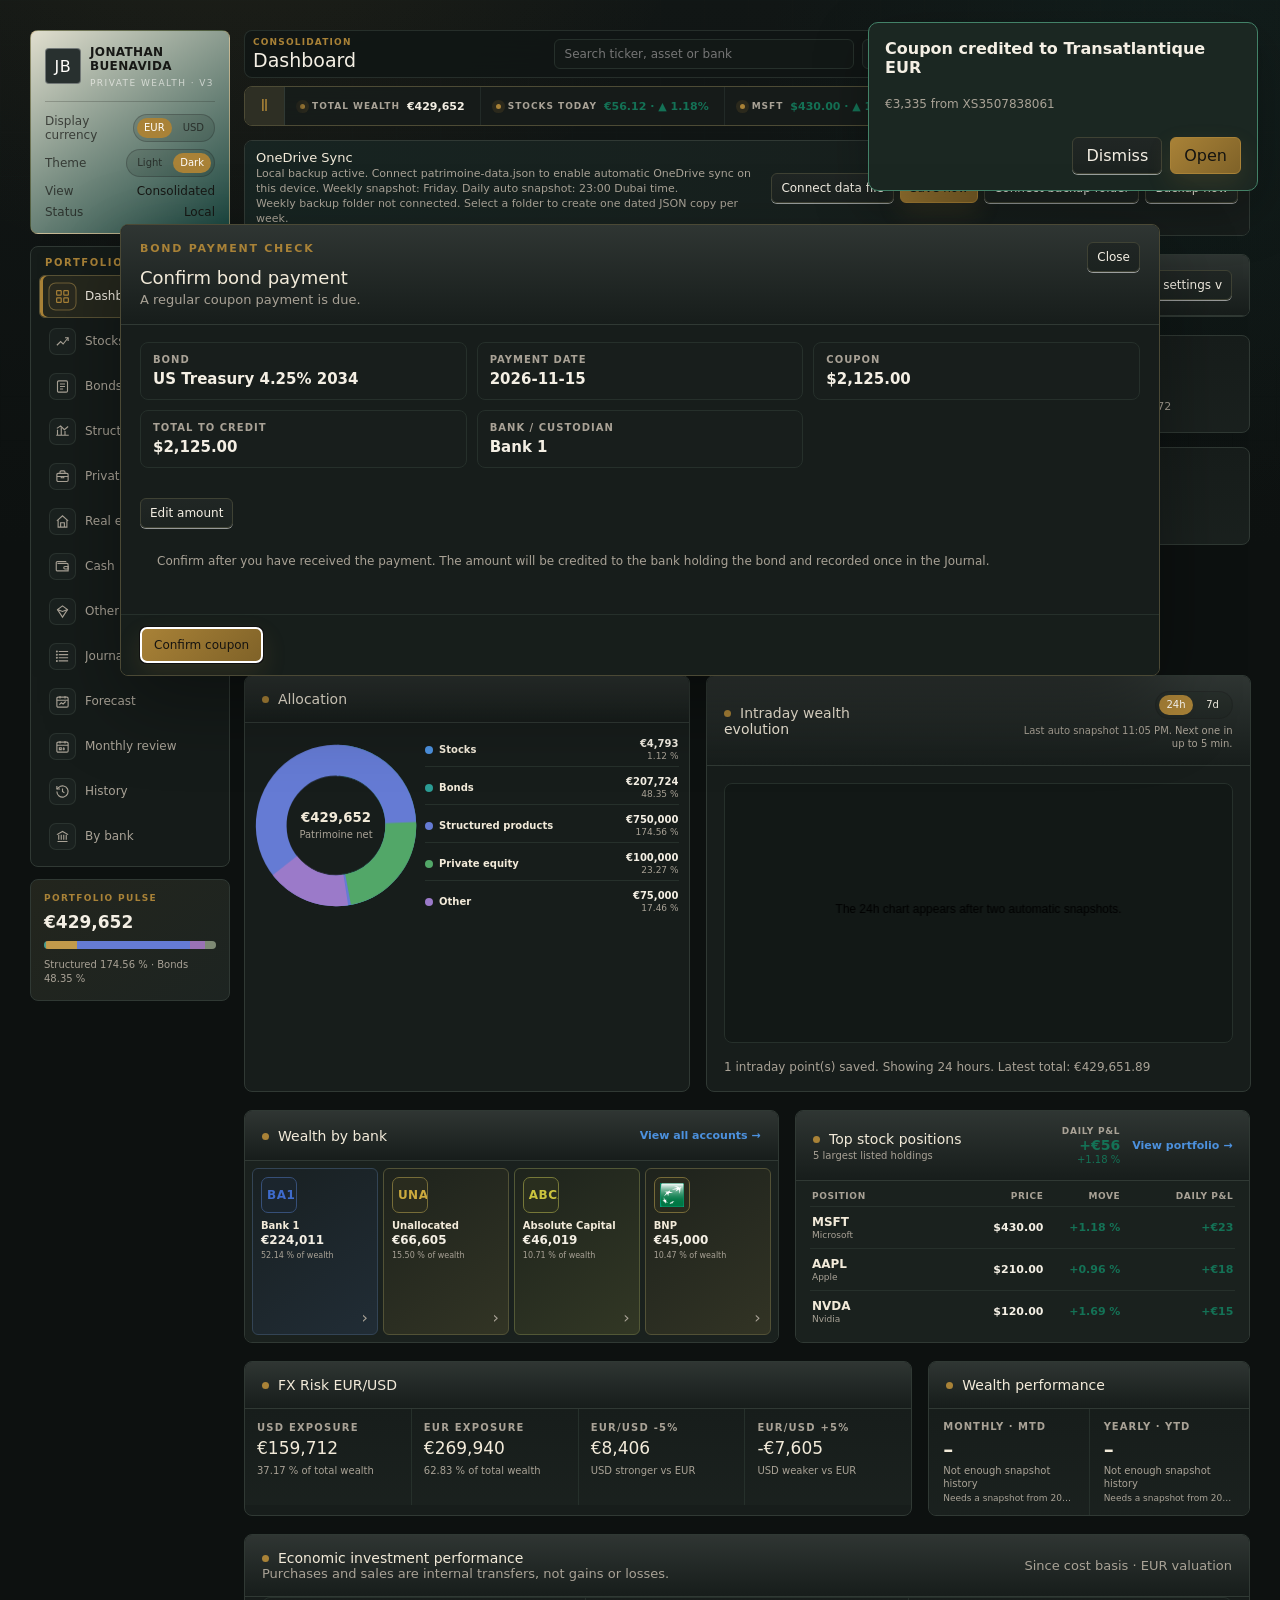
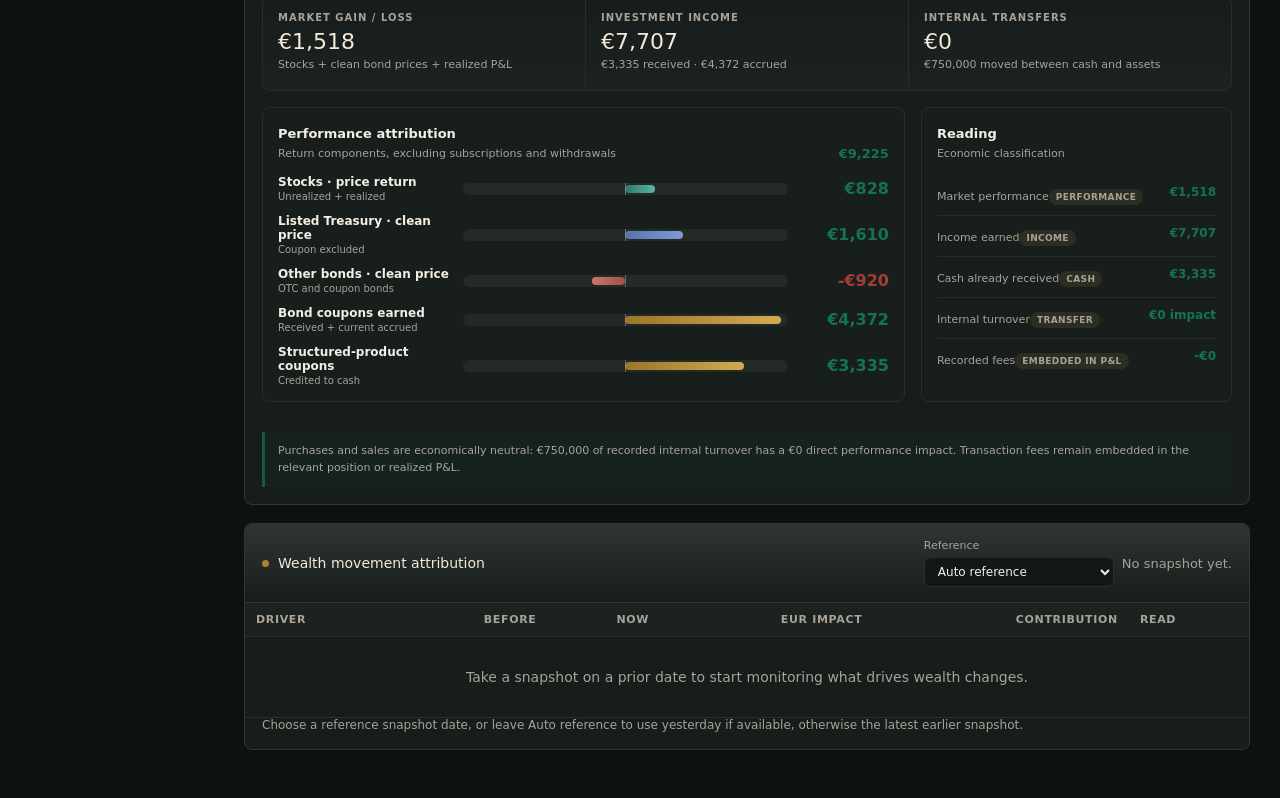
==== index.html @ 44c2a3fa "Update index.html" ====
<!doctype html>
<html lang="en">
<head>
  <meta charset="utf-8">
  <meta name="viewport" content="width=device-width, initial-scale=1, viewport-fit=cover">
  <title>Private Wealth V3</title>
  <meta name="application-name" content="Patrimoine">
  <meta name="apple-mobile-web-app-title" content="Patrimoine">
  <meta name="apple-mobile-web-app-capable" content="yes">
  <meta name="apple-mobile-web-app-status-bar-style" content="black-translucent">
  <meta name="theme-color" content="#172622">
  <meta name="color-scheme" content="light dark">
  <link rel="manifest" href="manifest.json">
  <link rel="apple-touch-icon" href="icons/apple-touch-icon.png">
  <style>
    :root {
      color-scheme: dark;
      --bg: light-dark(#f4f1ea, #0d1110);
      --surface: light-dark(#fbf8f0, #111615);
      --panel: light-dark(#fffdf8, #171d1b);
      --panel-2: light-dark(#f7f2e8, #1d2421);
      --panel-3: light-dark(#ede5d7, #222a27);
      --ink: light-dark(#172622, #f2ead9);
      --text: light-dark(#1a211f, #f4efe4);
      --muted: light-dark(#69716b, #a9a296);
      --line: light-dark(#ded5c4, #303934);
      --line-soft: light-dark(#eee7da, #26302b);
      --good: #147256;
      --bad: #a43d3a;
      --accent: #a98237;
      --accent-2: #18564e;
      --warn: #9a6818;
      --shadow: light-dark(0 16px 42px rgba(34, 29, 19, 0.08), 0 18px 48px rgba(0, 0, 0, 0.32));
      --shadow-soft: light-dark(0 8px 22px rgba(34, 29, 19, 0.06), 0 10px 26px rgba(0, 0, 0, 0.24));
      font-family: "Aptos", "Segoe UI", ui-sans-serif, system-ui, -apple-system, BlinkMacSystemFont, sans-serif;
    }

    :root[data-theme="light"] { color-scheme: light; }
    :root[data-theme="dark"] { color-scheme: dark; }

    * { box-sizing: border-box; }

    body {
      margin: 0;
      min-width: 320px;
      min-height: 100svh;
      padding-top: env(safe-area-inset-top);
      padding-bottom: env(safe-area-inset-bottom);
      color: var(--text);
      background:
        radial-gradient(circle at 18% -8%, light-dark(rgba(169, 130, 55, 0.20), rgba(169, 130, 55, 0.10)), transparent 30rem),
        radial-gradient(circle at 92% 4%, light-dark(rgba(24, 86, 78, 0.15), rgba(24, 86, 78, 0.13)), transparent 26rem),
        linear-gradient(180deg, var(--surface) 0%, var(--bg) 34rem);
    }

    body::before {
      content: "";
      position: fixed;
      inset: 0;
      pointer-events: none;
      background-image:
        linear-gradient(color-mix(in srgb, var(--line-soft) 28%, transparent) 1px, transparent 1px),
        linear-gradient(90deg, color-mix(in srgb, var(--line-soft) 24%, transparent) 1px, transparent 1px);
      background-size: 44px 44px;
      mask-image: linear-gradient(180deg, rgba(0, 0, 0, 0.22), transparent 52%);
    }

    button, input, select { font: inherit; }

    button {
      min-height: 36px;
      border: 1px solid color-mix(in srgb, var(--line) 88%, var(--accent) 12%);
      border-radius: 6px;
      padding: 8px 13px;
      color: var(--text);
      background: linear-gradient(180deg, color-mix(in srgb, var(--panel) 96%, #fff 4%), color-mix(in srgb, var(--panel-2) 78%, var(--panel) 22%));
      box-shadow: 0 1px 0 color-mix(in srgb, #fff 55%, transparent);
      cursor: pointer;
      transition: border-color 160ms ease, background 160ms ease, transform 160ms ease, box-shadow 160ms ease;
    }

    button:hover {
      border-color: var(--accent);
      background: color-mix(in srgb, var(--panel) 84%, var(--accent) 16%);
      box-shadow: var(--shadow-soft);
      transform: translateY(-1px);
    }

    button.primary {
      color: light-dark(#fffdfa, #151411);
      border-color: var(--accent);
      background: linear-gradient(135deg, var(--accent), #7f6228);
      box-shadow: 0 10px 24px light-dark(rgba(127, 98, 40, 0.22), rgba(169, 130, 55, 0.16));
    }

    button.nav {
      position: relative;
      display: flex;
      align-items: center;
      text-align: left;
      background: transparent;
      border-color: transparent;
      color: var(--muted);
      width: 100%;
      box-shadow: none;
    }

    button.nav.active {
      color: var(--text);
      border-color: color-mix(in srgb, var(--accent) 34%, var(--line) 66%);
      background: color-mix(in srgb, var(--panel) 80%, var(--accent) 10%);
      box-shadow: inset 3px 0 0 var(--accent);
    }

    button.danger { color: var(--bad); }

    button.privacy-on {
      color: light-dark(#fffdfa, #151411);
      border-color: var(--accent-2);
      background: linear-gradient(135deg, var(--accent-2), #123f39);
    }

    input, select {
      width: 100%;
      min-height: 36px;
      border: 1px solid var(--line-soft);
      border-radius: 6px;
      padding: 8px 10px;
      color: var(--text);
      background: light-dark(#fffefa, #121816);
      outline: none;
    }

    input:focus, select:focus {
      border-color: var(--accent);
      box-shadow: 0 0 0 3px color-mix(in srgb, var(--accent) 18%, transparent);
    }

    label {
      display: grid;
      gap: 5px;
      color: var(--muted);
      font-size: 11px;
      font-weight: 500;
      letter-spacing: 0.06em;
      text-transform: uppercase;
    }

    .app {
      display: grid;
      grid-template-columns: 200px minmax(0, 1fr);
      gap: 14px;
      max-width: 1560px;
      margin: 0 auto;
      padding: 30px;
      position: relative;
      z-index: 1;
    }

    aside {
      position: sticky;
      top: 22px;
      align-self: start;
      display: grid;
      gap: 12px;
    }

    .brand {
      padding: 14px;
      border: 1px solid color-mix(in srgb, var(--accent) 35%, transparent);
      border-radius: 8px;
      background:
        linear-gradient(145deg, color-mix(in srgb, var(--ink) 92%, var(--accent-2) 8%), color-mix(in srgb, var(--accent-2) 72%, #101816 28%)),
        var(--ink);
      box-shadow: var(--shadow);
      color: light-dark(#fffdfa, #171815);
    }

    .brand h1 {
      margin: 0;
      font-size: 12px;
      font-weight: 600;
      letter-spacing: 0.03em;
      line-height: 1.2;
      text-transform: uppercase;
    }

    .brand-lockup {
      display: flex;
      align-items: center;
      gap: 9px;
    }

    .brand-monogram {
      display: grid;
      width: 36px;
      height: 36px;
      flex: 0 0 36px;
      place-items: center;
      border: 1px solid color-mix(in srgb, #fff 34%, transparent);
      border-radius: 4px;
      color: #fffdfa;
      background: color-mix(in srgb, #10202e 84%, var(--accent) 16%);
      font-size: 16px;
      font-weight: 300;
      letter-spacing: 0.04em;
    }

    .brand-role {
      margin: 4px 0 0;
      color: rgba(255, 253, 250, 0.62);
      font-size: 9px;
      letter-spacing: 0.16em;
      text-transform: uppercase;
    }

    .brand-card {
      display: grid;
      gap: 7px;
      margin-top: 13px;
      padding-top: 12px;
      border-top: 1px solid light-dark(rgba(255, 253, 250, 0.22), rgba(23, 24, 21, 0.22));
      font-size: 12px;
    }

    .brand-row {
      display: flex;
      align-items: center;
      justify-content: space-between;
      gap: 10px;
      color: light-dark(rgba(255, 253, 250, 0.72), rgba(23, 24, 21, 0.72));
    }

    .brand-row strong {
      color: light-dark(#fffdfa, #171815);
      font-weight: 500;
    }

    .brand .eyebrow, .brand .muted { color: light-dark(rgba(255, 253, 250, 0.72), rgba(23, 24, 21, 0.72)); }

    nav {
      display: grid;
      gap: 2px;
      padding: 8px;
      border: 1px solid var(--line);
      border-radius: 8px;
      background: color-mix(in srgb, var(--panel) 90%, transparent);
      box-shadow: var(--shadow);
    }

    nav::before {
      content: "Portfolio";
      margin: 2px 6px 5px;
      color: var(--accent);
      font-size: 10px;
      font-weight: 700;
      letter-spacing: 0.16em;
      text-transform: uppercase;
    }

    button.nav {
      min-height: 36px;
      padding: 7px 9px;
      font-size: 12px;
      gap: 9px;
      overflow: hidden;
    }

    .nav-icon {
      display: grid;
      width: 27px;
      height: 27px;
      flex: 0 0 27px;
      place-items: center;
      border: 1px solid color-mix(in srgb, var(--line) 78%, transparent);
      border-radius: 7px;
      color: var(--muted);
      background: color-mix(in srgb, var(--panel-2) 82%, transparent);
      transition: color 160ms ease, border-color 160ms ease, background 160ms ease, transform 160ms ease;
    }

    .nav-icon svg { width: 15px; height: 15px; }
    .nav-label { min-width: 0; overflow: hidden; text-overflow: ellipsis; }

    button.nav:hover .nav-icon,
    button.nav.active .nav-icon {
      color: var(--accent);
      border-color: color-mix(in srgb, var(--accent) 52%, var(--line) 48%);
      background: color-mix(in srgb, var(--accent) 13%, var(--panel) 87%);
      transform: scale(1.04);
    }

    .sidebar-pulse {
      display: grid;
      gap: 9px;
      padding: 13px;
      border: 1px solid var(--line);
      border-radius: 8px;
      background: linear-gradient(145deg, color-mix(in srgb, var(--panel) 92%, var(--accent) 8%), var(--panel-2));
      box-shadow: var(--shadow-soft);
      cursor: pointer;
    }

    .sidebar-pulse:hover { border-color: color-mix(in srgb, var(--accent) 55%, var(--line) 45%); }
    .sidebar-pulse-label { color: var(--accent); font-size: 9px; font-weight: 800; letter-spacing: 0.15em; text-transform: uppercase; }
    .sidebar-pulse strong { font-size: 17px; font-variant-numeric: tabular-nums; }
    .sidebar-pulse small { color: var(--muted); font-size: 10px; line-height: 1.45; }

    .mini-allocation {
      display: flex;
      width: 100%;
      height: 8px;
      overflow: hidden;
      border-radius: 999px;
      background: var(--line-soft);
    }

    .mini-allocation span {
      min-width: 2px;
      height: 100%;
      transform-origin: left;
      animation: mini-segment-in 540ms cubic-bezier(.2,.75,.25,1) both;
    }

    .mini-allocation .stocks { background: #4a9f8f; }
    .mini-allocation .bonds { background: #c29a4b; }
    .mini-allocation .structured { background: #657bd4; }
    .mini-allocation .cash { background: #6f91ba; }
    .mini-allocation .private { background: #9a72b5; }
    .mini-allocation .realestate { background: #b8755f; }
    .mini-allocation .divers { background: #7e8a74; }

    .market-ticker {
      --ticker-duration: 30s;
      position: sticky;
      top: var(--app-header-height, 82px);
      z-index: 19;
      display: grid;
      grid-template-columns: auto minmax(0, 1fr);
      align-items: stretch;
      margin: 0 0 14px;
      overflow: hidden;
      border: 1px solid color-mix(in srgb, var(--accent) 24%, var(--line) 76%);
      border-radius: 8px;
      background: color-mix(in srgb, var(--panel) 92%, transparent);
      box-shadow: var(--shadow-soft);
      backdrop-filter: blur(18px);
    }

    .ticker-control {
      position: relative;
      z-index: 2;
      width: 40px;
      min-height: 38px;
      padding: 0;
      border: 0;
      border-right: 1px solid var(--line);
      border-radius: 0;
      color: var(--accent);
      background: color-mix(in srgb, var(--panel-2) 88%, var(--accent) 12%);
      box-shadow: none;
    }

    .ticker-viewport {
      min-width: 0;
      overflow: hidden;
      mask-image: linear-gradient(90deg, transparent, #000 22px, #000 calc(100% - 22px), transparent);
    }

    .ticker-track {
      display: flex;
      width: max-content;
      will-change: transform;
      animation: ticker-scroll var(--ticker-duration) linear infinite;
    }

    .ticker-set { display: flex; flex: none; min-width: max-content; }

    .ticker-item {
      display: inline-flex;
      min-height: 38px;
      align-items: center;
      gap: 7px;
      padding: 6px 15px;
      border: 0;
      border-right: 1px solid color-mix(in srgb, var(--line-soft) 78%, transparent);
      border-radius: 0;
      color: var(--text);
      background: transparent;
      box-shadow: none;
      white-space: nowrap;
    }

    .ticker-item:hover,
    .ticker-item:focus-visible {
      transform: none;
      color: var(--text);
      background: color-mix(in srgb, var(--accent) 11%, var(--panel) 89%);
      box-shadow: inset 0 -2px 0 var(--accent);
    }

    .ticker-label { color: var(--muted); font-size: 9px; font-weight: 800; letter-spacing: 0.11em; text-transform: uppercase; }
    .ticker-value { font-size: 11px; font-weight: 700; font-variant-numeric: tabular-nums; }
    .ticker-arrow { font-size: 9px; }
    .ticker-dot { width: 5px; height: 5px; border-radius: 999px; background: var(--accent); box-shadow: 0 0 0 4px color-mix(in srgb, var(--accent) 14%, transparent); }
    .market-ticker:hover .ticker-track,
    .ticker-viewport:focus-within .ticker-track,
    .market-ticker.paused .ticker-track { animation-play-state: paused; }

    body.privacy-mode .ticker-private,
    body.privacy-mode #sidebarTotal,
    body.privacy-mode #sidebarAllocationMini,
    body.privacy-mode #sidebarAllocationText { filter: blur(7px); user-select: none; }

    .page.active { animation: page-reveal 360ms cubic-bezier(.2,.72,.25,1) both; }
    .stat, .panel, .executive-cell { transition: border-color 180ms ease, box-shadow 180ms ease, transform 180ms ease; }
    .stat:hover, .panel:hover { border-color: color-mix(in srgb, var(--accent) 30%, var(--line) 70%); }
    .bar-fill { transform-origin: left; animation: bar-grow 680ms cubic-bezier(.2,.78,.25,1) both; }

    @keyframes ticker-scroll { from { transform: translateX(0); } to { transform: translateX(-50%); } }
    @keyframes page-reveal { from { opacity: 0; transform: translateY(7px); } to { opacity: 1; transform: translateY(0); } }
    @keyframes bar-grow { from { transform: scaleX(0); } to { transform: scaleX(1); } }
    @keyframes mini-segment-in { from { transform: scaleX(0); opacity: 0.4; } to { transform: scaleX(1); opacity: 1; } }

    @media (prefers-reduced-motion: reduce) {
      *, *::before, *::after { scroll-behavior: auto !important; transition-duration: 0.01ms !important; animation-duration: 0.01ms !important; animation-iteration-count: 1 !important; }
      .ticker-track { animation: none !important; transform: none !important; }
    }

    header {
      position: sticky;
      top: 0;
      z-index: 20;
      display: flex;
      gap: 12px;
      align-items: center;
      justify-content: space-between;
      margin-bottom: 8px;
      padding: 6px 8px;
      border: 1px solid color-mix(in srgb, var(--line) 72%, transparent);
      border-radius: 8px;
      background: color-mix(in srgb, var(--surface) 88%, transparent);
      backdrop-filter: blur(18px);
      box-shadow: var(--shadow-soft);
    }

    h1 {
      margin: 0;
      font-size: 19px;
      font-weight: 500;
      letter-spacing: 0;
    }

    h2 {
      margin: 0;
      font-size: 14px;
      font-weight: 500;
      color: var(--ink);
    }

    .eyebrow {
      margin: 0 0 8px;
      color: var(--accent);
      font-size: 11px;
      font-weight: 600;
      letter-spacing: 0.16em;
      text-transform: uppercase;
    }

    .muted, .subtitle {
      color: var(--muted);
      font-size: 13px;
    }

    .subtitle { margin: 0; }

    header .eyebrow {
      margin-bottom: 2px;
      font-size: 9px;
      letter-spacing: 0.13em;
    }

    header .subtitle { display: none; }

    header button {
      min-height: 30px;
      padding: 6px 10px;
      font-size: 12px;
    }

    .top-tools {
      display: flex;
      flex-wrap: wrap;
      gap: 8px;
      align-items: center;
      justify-content: flex-end;
    }

    .global-search {
      position: relative;
      width: min(300px, 34vw);
    }

    .global-search input {
      min-height: 30px;
      padding: 6px 10px;
      font-size: 12px;
    }

    .dubai-clock {
      min-height: 30px;
      display: inline-flex;
      align-items: center;
      white-space: nowrap;
      padding: 6px 10px;
      border: 1px solid var(--line-soft);
      border-radius: 6px;
      color: var(--muted);
      background: color-mix(in srgb, var(--panel) 86%, transparent);
      font-size: 12px;
    }

    body.privacy-mode .executive-value,
    body.privacy-mode .executive-note {
      filter: blur(7px);
      user-select: none;
    }

body.privacy-mode .executive-value {
  color: color-mix(in srgb, var(--text) 24%, transparent);
}

/* Keep the dashboard structure readable while obscuring every financial figure. */
body.privacy-mode #page-dashboard .hero-stat strong,
body.privacy-mode #page-dashboard .hero-breakdown strong,
body.privacy-mode #page-dashboard .kpi-card strong,
body.privacy-mode #page-dashboard .kpi-card small,
body.privacy-mode #page-dashboard .allocation-center strong,
body.privacy-mode #page-dashboard .allocation-legend-value,
body.privacy-mode #page-dashboard .dashboard-bank-amount,
body.privacy-mode #page-dashboard .dashboard-bank-weight,
body.privacy-mode #page-dashboard .dashboard-stock-summary strong,
body.privacy-mode #page-dashboard .dashboard-stock-summary small,
body.privacy-mode #page-dashboard .dashboard-stock-price,
body.privacy-mode #page-dashboard .dashboard-stock-move,
body.privacy-mode #page-dashboard .dashboard-stock-pnl,
body.privacy-mode #page-dashboard .fx-cell strong,
body.privacy-mode #page-dashboard .fx-cell small,
body.privacy-mode #page-dashboard .performance-cell strong,
body.privacy-mode #page-dashboard .performance-cell small,
body.privacy-mode #page-dashboard #intradaySnapshotStatus,
body.privacy-mode #page-dashboard #intradaySnapshotNote {
  filter: blur(7px);
  user-select: none;
}

body.privacy-mode #page-dashboard canvas {
  filter: blur(8px);
}

/* Extend privacy mode to the economic performance, bond-return and cash-bridge monitors. */
body.privacy-mode .economic-kpi strong,
body.privacy-mode .economic-bar-value,
body.privacy-mode .economic-list strong,
body.privacy-mode .bond-return-card strong,
body.privacy-mode .bond-return-stack,
body.privacy-mode .bond-return-legend,
body.privacy-mode .cash-bridge-value,
body.privacy-mode .cash-bridge-bar,
body.privacy-mode .monthly-private,
body.privacy-mode .monthly-waterfall-bar {
  filter: blur(7px);
  user-select: none;
}

    .toolbar, .panel-actions {
      display: flex;
      flex-wrap: wrap;
      gap: 8px;
      justify-content: flex-end;
      align-items: center;
    }

    .executive-strip {
      display: grid;
      grid-template-columns: repeat(4, minmax(180px, 1fr));
      gap: 12px;
      margin-bottom: 14px;
    }

    .executive-cell {
      display: grid;
      grid-template-columns: 56px minmax(0, 1fr);
      gap: 13px;
      align-items: center;
      min-height: 98px;
      padding: 14px;
      overflow: hidden;
      border: 1px solid var(--line);
      border-radius: 8px;
      background:
        linear-gradient(180deg, color-mix(in srgb, var(--panel) 94%, #fff 6%), color-mix(in srgb, var(--panel-2) 58%, var(--panel) 42%));
      box-shadow: var(--shadow);
    }

    .executive-cell.feature {
      background:
        linear-gradient(180deg, color-mix(in srgb, var(--panel) 91%, var(--accent) 9%), color-mix(in srgb, var(--panel-2) 60%, var(--panel) 40%));
      border-color: color-mix(in srgb, var(--accent) 30%, var(--line) 70%);
    }

    .executive-label {
      display: block;
      margin-bottom: 5px;
      color: var(--muted);
      font-size: 12px;
      font-weight: 550;
      letter-spacing: 0;
      text-transform: none;
    }

    .executive-cell.feature .executive-label,
    .executive-cell.feature .executive-note {
      color: var(--muted);
    }

    .executive-value {
      display: block;
      color: inherit;
      font-size: 17px;
      font-weight: 500;
      line-height: 1.05;
      font-variant-numeric: tabular-nums;
      overflow-wrap: normal;
      white-space: nowrap;
    }

    .executive-cell.feature .executive-value { font-size: 19px; }

    .executive-note {
      display: block;
      margin-top: 6px;
      color: var(--muted);
      font-size: 11px;
    }

    .page { display: none; }
    .page.active { display: block; }
    .hidden { display: none; }
    #executiveStrip.hidden { display: none; }

    .hero {
      display: grid;
      grid-template-columns: minmax(260px, 0.82fr) minmax(0, 2.18fr);
      gap: 16px;
      margin-bottom: 18px;
    }

    .grid {
      display: grid;
      grid-template-columns: repeat(3, minmax(180px, 1fr));
      gap: 14px;
    }

    .grid.two { grid-template-columns: repeat(2, minmax(180px, 1fr)); }
    .grid.four { grid-template-columns: repeat(4, minmax(160px, 1fr)); }

    .stat, .panel {
      border: 1px solid var(--line);
      border-radius: 8px;
      background: var(--panel);
      box-shadow: var(--shadow);
    }

    .stat {
      position: relative;
      min-height: 104px;
      padding: 14px 15px;
      overflow: hidden;
      background: linear-gradient(180deg, var(--panel), color-mix(in srgb, var(--panel-2) 54%, var(--panel) 46%));
    }

    .hero .grid .kpi-card {
      display: grid;
      grid-template-columns: minmax(0, 1fr);
      gap: 0;
      align-items: center;
      min-height: 98px;
      padding: 14px 16px;
    }

    .hero .grid {
      min-width: 0;
      container-type: inline-size;
    }

    .hero .grid .kpi-card::before { width: 0; }

    .kpi-card-copy {
      min-width: 0;
      overflow: hidden;
    }

    .hero .grid .kpi-card .kpi-card-copy > span {
      margin: 0 0 5px;
      font-size: 12px;
      font-weight: 550;
      letter-spacing: 0;
      text-transform: none;
    }

    .hero .grid .kpi-card .kpi-card-copy > strong {
      font-size: 18px;
      font-variant-numeric: tabular-nums;
      overflow-wrap: normal;
      white-space: nowrap;
    }

    .hero .grid .kpi-card .kpi-card-copy > small {
      margin-top: 6px;
      font-size: 11px;
      line-height: 1.25;
    }

    @container (max-width: 620px) {
      .hero .grid .kpi-card {
        grid-template-columns: minmax(0, 1fr);
        gap: 0;
        min-height: 88px;
        padding: 11px 13px;
      }

      .hero .grid .kpi-card .kpi-card-copy > span {
        margin-bottom: 3px;
        font-size: 10px;
      }

      .hero .grid .kpi-card .kpi-card-copy > strong {
        font-size: 15px;
        letter-spacing: -0.02em;
      }

      .hero .grid .kpi-card .kpi-card-copy > small {
        margin-top: 4px;
        font-size: 9px;
      }
    }

    .kpi-card-icon {
      --kpi-color: #3f95f6;
      position: relative;
      display: block;
      width: 54px;
      height: 54px;
      flex: 0 0 54px;
      border: 1px solid color-mix(in srgb, var(--kpi-color) 28%, var(--line) 72%);
      border-radius: 10px;
      color: var(--kpi-color);
      background:
        linear-gradient(145deg, color-mix(in srgb, var(--kpi-color) 13%, var(--panel) 87%), color-mix(in srgb, var(--panel-2) 92%, var(--kpi-color) 8%));
      box-shadow: inset 0 1px 0 color-mix(in srgb, #fff 16%, transparent);
    }

    .kpi-card-icon > i,
    .kpi-card-icon::before,
    .kpi-card-icon::after {
      position: absolute;
      display: block;
      content: "";
      box-sizing: border-box;
    }

    .icon-trend > i {
      left: 13px;
      bottom: 12px;
      width: 3px;
      height: 9px;
      background: currentColor;
      box-shadow: 7px -5px 0 currentColor, 14px -12px 0 currentColor;
      opacity: 0.9;
    }

    .icon-trend::before {
      left: 16px;
      top: 23px;
      width: 25px;
      height: 2px;
      border-radius: 2px;
      background: currentColor;
      transform: rotate(-43deg);
      transform-origin: right center;
    }

    .icon-trend::after {
      right: 10px;
      top: 13px;
      width: 8px;
      height: 8px;
      border-top: 2px solid currentColor;
      border-right: 2px solid currentColor;
    }

    .icon-coins { --kpi-color: #8d97a7; }
    .icon-coins > i {
      left: 15px;
      top: 13px;
      width: 24px;
      height: 9px;
      border: 2px solid currentColor;
      border-radius: 50%;
    }

    .icon-coins::before,
    .icon-coins::after {
      left: 15px;
      width: 24px;
      height: 11px;
      border: 2px solid currentColor;
      border-top: 0;
      border-radius: 0 0 50% 50%;
    }

    .icon-coins::before { top: 20px; }
    .icon-coins::after { top: 28px; }

    .icon-drop { --kpi-color: #3f95f6; }
    .icon-drop > i {
      left: 18px;
      top: 14px;
      width: 19px;
      height: 25px;
      border: 2px solid currentColor;
      border-radius: 65% 45% 65% 45%;
      transform: rotate(45deg);
    }

    .icon-building { --kpi-color: #b58a39; }
    .icon-building > i {
      left: 14px;
      bottom: 12px;
      width: 26px;
      height: 20px;
      border-right: 2px solid currentColor;
      border-bottom: 2px solid currentColor;
      border-left: 2px solid currentColor;
    }

    .icon-building::before {
      left: 12px;
      top: 12px;
      width: 30px;
      height: 16px;
      border-right: 2px solid currentColor;
      border-bottom: 2px solid currentColor;
      transform: rotate(45deg) skew(10deg, 10deg) scale(0.72);
    }

    .icon-building::after {
      left: 20px;
      bottom: 14px;
      width: 14px;
      height: 15px;
      background: repeating-linear-gradient(90deg, currentColor 0 2px, transparent 2px 6px);
    }

    .icon-diamond { --kpi-color: #9b7ac9; }
    .icon-diamond > i {
      left: 17px;
      top: 17px;
      width: 21px;
      height: 21px;
      border: 2px solid currentColor;
      border-radius: 3px;
      transform: rotate(45deg);
    }

    .icon-compass { --kpi-color: #7d8880; }
    .icon-compass::before {
      left: 14px;
      top: 14px;
      width: 26px;
      height: 26px;
      border: 2px solid currentColor;
      border-radius: 50%;
    }

    .icon-compass::after {
      left: 23px;
      top: 19px;
      width: 9px;
      height: 17px;
      border: 2px solid currentColor;
      transform: rotate(35deg) skew(-12deg);
    }

    .icon-performance-line { --kpi-color: #43a4ff; }
    .icon-performance-line::before {
      left: 12px;
      top: 12px;
      width: 30px;
      height: 30px;
      border-bottom: 2px solid currentColor;
      border-left: 2px solid currentColor;
      opacity: 0.58;
    }

    .icon-performance-line > i {
      left: 16px;
      top: 28px;
      width: 27px;
      height: 2px;
      border-radius: 2px;
      background: currentColor;
      transform: rotate(-28deg);
      transform-origin: left center;
    }

    .icon-performance-line::after {
      right: 10px;
      top: 14px;
      width: 9px;
      height: 9px;
      border-top: 2px solid currentColor;
      border-right: 2px solid currentColor;
    }

    .icon-candles { --kpi-color: #438fe8; }
    .icon-candles > i {
      left: 16px;
      top: 20px;
      width: 5px;
      height: 12px;
      border: 2px solid currentColor;
      border-radius: 1px;
    }

    .icon-candles > i::before {
      content: "";
      position: absolute;
      left: 0;
      top: -7px;
      width: 2px;
      height: 23px;
      background: currentColor;
      box-shadow: 9px -3px 0 currentColor, 18px 1px 0 currentColor;
      transform: translateX(0.5px);
    }

    .icon-candles > i::after {
      content: "";
      position: absolute;
      left: 7px;
      top: -4px;
      width: 5px;
      height: 10px;
      border: 2px solid currentColor;
      border-radius: 1px;
      background: var(--panel);
      box-shadow: 9px 6px 0 -1px var(--panel), 9px 6px 0 1px currentColor;
    }

    .icon-certificate { --kpi-color: #d1a348; }
    .icon-certificate > i {
      left: 14px;
      top: 12px;
      width: 27px;
      height: 30px;
      border: 2px solid currentColor;
      border-radius: 3px;
    }

    .icon-certificate::before {
      left: 19px;
      top: 19px;
      width: 13px;
      height: 2px;
      background: currentColor;
      box-shadow: 0 6px 0 color-mix(in srgb, currentColor 75%, transparent), 0 12px 0 color-mix(in srgb, currentColor 55%, transparent);
    }

    .icon-certificate::after {
      content: "%";
      right: 9px;
      bottom: 8px;
      display: grid;
      width: 15px;
      height: 15px;
      place-items: center;
      border: 2px solid currentColor;
      border-radius: 50%;
      background: var(--panel);
      font-size: 7px;
      font-weight: 800;
    }

    .icon-wallet { --kpi-color: #2eb6a2; }
    .icon-wallet > i {
      left: 12px;
      top: 18px;
      width: 31px;
      height: 23px;
      border: 2px solid currentColor;
      border-radius: 5px;
    }

    .icon-wallet::before {
      left: 16px;
      top: 13px;
      width: 23px;
      height: 8px;
      border: 2px solid currentColor;
      border-bottom: 0;
      border-radius: 4px 4px 0 0;
      transform: rotate(-7deg);
    }

    .icon-wallet::after {
      right: 9px;
      top: 24px;
      width: 16px;
      height: 10px;
      border: 2px solid currentColor;
      border-radius: 4px;
      background: var(--panel);
      box-shadow: inset 4px 0 0 -2px currentColor;
    }

    .icon-briefcase { --kpi-color: #9b7ac9; }
    .icon-briefcase > i {
      left: 12px;
      top: 20px;
      width: 31px;
      height: 21px;
      border: 2px solid currentColor;
      border-radius: 4px;
    }

    .icon-briefcase::before {
      left: 20px;
      top: 13px;
      width: 15px;
      height: 9px;
      border: 2px solid currentColor;
      border-radius: 4px 4px 0 0;
    }

    .icon-briefcase::after {
      left: 12px;
      top: 27px;
      width: 31px;
      height: 7px;
      border-top: 2px solid currentColor;
      border-bottom: 2px solid currentColor;
      opacity: 0.68;
    }

    .icon-property { --kpi-color: #c58b55; }
    .icon-property > i {
      left: 15px;
      bottom: 11px;
      width: 25px;
      height: 22px;
      border: 2px solid currentColor;
      border-top: 0;
      border-radius: 0 0 3px 3px;
    }

    .icon-property::before {
      left: 16px;
      top: 12px;
      width: 23px;
      height: 23px;
      border-top: 2px solid currentColor;
      border-left: 2px solid currentColor;
      transform: rotate(45deg) scale(0.72);
    }

    .icon-property::after {
      left: 20px;
      bottom: 15px;
      width: 5px;
      height: 5px;
      background: currentColor;
      box-shadow: 10px 0 0 currentColor, 5px 8px 0 currentColor;
      opacity: 0.82;
    }

    .icon-assets-grid { --kpi-color: #7f8d9e; }
    .icon-assets-grid::before {
      left: 14px;
      top: 14px;
      width: 11px;
      height: 11px;
      border: 2px solid currentColor;
      border-radius: 3px;
      box-shadow: 15px 0 0 -2px var(--panel), 15px 0 0 0 currentColor, 0 15px 0 -2px var(--panel), 0 15px 0 0 currentColor, 15px 15px 0 -2px var(--panel), 15px 15px 0 0 currentColor;
    }

    .icon-assets-grid::after {
      left: 18px;
      top: 18px;
      width: 3px;
      height: 3px;
      border-radius: 50%;
      background: currentColor;
      box-shadow: 15px 0 0 currentColor, 0 15px 0 currentColor, 15px 15px 0 currentColor;
    }

    .icon-refresh { --kpi-color: #6c89a8; }
    .icon-refresh > i {
      left: 14px;
      top: 14px;
      width: 26px;
      height: 26px;
      border: 2px solid currentColor;
      border-right-color: transparent;
      border-radius: 50%;
    }

    .icon-refresh::after {
      right: 10px;
      top: 22px;
      width: 8px;
      height: 8px;
      border-right: 2px solid currentColor;
      border-bottom: 2px solid currentColor;
      transform: rotate(18deg);
    }

    .icon-performance { --kpi-color: #34b784; }

    .stat.asset-stocks::before { background: #3d6f9f; }
    .stat.asset-bonds::before { background: #8d7a42; }
    .stat.asset-structured::before { background: #5f73c4; }
    .stat.asset-cash::before { background: #147256; }
    .stat.asset-private::before { background: #6a5a91; }
    .stat.asset-realestate::before { background: #7b6a4a; }
    .stat.asset-other::before { background: #9a6818; }

    .stat::before {
      content: "";
      position: absolute;
      inset: 0 auto 0 0;
      width: 3px;
      background: color-mix(in srgb, var(--accent) 80%, transparent);
    }

    .hero-stat {
      position: relative;
      display: grid;
      align-content: space-between;
      min-height: 148px;
      padding: 16px 17px;
      background:
        linear-gradient(180deg, color-mix(in srgb, var(--panel) 88%, var(--accent) 12%), color-mix(in srgb, var(--panel-2) 78%, var(--ink) 22%));
      border-color: color-mix(in srgb, var(--accent) 30%, var(--line) 70%);
      color: var(--text);
    }

    .hero-stat::before { width: 0; }

    .hero-stat::after {
      content: attr(data-currency);
      position: absolute;
      right: 16px;
      top: 15px;
      color: color-mix(in srgb, var(--accent) 58%, var(--muted) 42%);
      font-size: 11px;
      font-weight: 700;
      letter-spacing: 0.12em;
    }

    .stat span {
      display: block;
      margin-bottom: 7px;
      color: var(--muted);
      font-size: 11px;
      font-weight: 500;
      letter-spacing: 0.08em;
      text-transform: uppercase;
    }

    .hero-stat span, .hero-stat small { color: var(--muted); }

    .stat strong {
      display: block;
      color: inherit;
      font-size: 22px;
      font-weight: 500;
      line-height: 1.1;
      overflow-wrap: anywhere;
    }

    .hero-stat strong {
      margin: 7px 0 5px;
      font-size: clamp(17px, 2.1vw, 26px);
      letter-spacing: 0;
      font-variant-numeric: tabular-nums;
      overflow-wrap: normal;
      white-space: nowrap;
    }

    .hero-kicker {
      display: block;
      color: color-mix(in srgb, var(--accent) 72%, var(--muted) 28%);
      font-size: 10px;
      font-weight: 700;
      letter-spacing: 0.12em;
      text-transform: uppercase;
    }

    .hero-breakdown {
      display: grid;
      grid-template-columns: 1fr 1fr;
      gap: 8px 12px;
      margin-top: 12px;
      padding-top: 12px;
      border-top: 1px solid color-mix(in srgb, var(--accent) 18%, var(--line) 82%);
    }

    .hero-breakdown div {
      min-width: 0;
    }

    .hero-breakdown span {
      margin: 0 0 3px;
      font-size: 9px;
      letter-spacing: 0.1em;
    }

    .hero-breakdown strong {
      margin: 0;
      color: var(--text);
      font-size: 13px;
      font-weight: 600;
      line-height: 1.15;
      overflow-wrap: anywhere;
    }

    .stat small {
      display: block;
      margin-top: 7px;
      color: var(--muted);
      font-size: 12px;
    }

    .kpi-clickable {
      cursor: pointer;
      transition: border-color 160ms ease, background 160ms ease, transform 160ms ease, box-shadow 160ms ease;
    }

    .kpi-clickable:hover {
      border-color: var(--accent);
      box-shadow: var(--shadow);
      transform: translateY(-1px);
    }

    .kpi-clickable:focus-visible {
      outline: 3px solid color-mix(in srgb, var(--accent) 28%, transparent);
      outline-offset: 3px;
    }

    .kpi-clickable::after {
      content: "Details";
      position: absolute;
      right: 12px;
      bottom: 10px;
      color: var(--accent);
      font-size: 9px;
      font-weight: 700;
      letter-spacing: 0.12em;
      text-transform: uppercase;
      opacity: 0;
      transition: opacity 160ms ease;
    }

    .kpi-clickable:hover::after,
    .kpi-clickable:focus-visible::after {
      opacity: 1;
    }

    .executive-cell.kpi-clickable {
      position: relative;
    }

    .executive-cell.kpi-clickable::after {
      bottom: 8px;
    }

    .kpi-modal {
      position: fixed;
      inset: 0;
      z-index: 100;
      display: none;
      align-items: center;
      justify-content: center;
      padding: 22px;
    }

    .kpi-modal.open {
      display: flex;
    }

    .kpi-backdrop {
      position: absolute;
      inset: 0;
      background: rgba(9, 12, 11, 0.56);
      backdrop-filter: blur(8px);
    }

    .kpi-dialog {
      position: relative;
      z-index: 1;
      display: grid;
      grid-template-rows: auto minmax(0, 1fr) auto;
      width: min(1040px, calc(100vw - 32px));
      max-height: min(780px, calc(100vh - 32px));
      border: 1px solid color-mix(in srgb, var(--accent) 22%, var(--line) 78%);
      border-radius: 8px;
      overflow: hidden;
      background: var(--panel);
      box-shadow: 0 28px 80px rgba(0, 0, 0, 0.34);
    }

    .kpi-dialog-head {
      display: flex;
      gap: 12px;
      align-items: start;
      justify-content: space-between;
      padding: 17px 19px;
      border-bottom: 1px solid var(--line);
      background: linear-gradient(180deg, color-mix(in srgb, var(--panel-2) 92%, #fff 8%), var(--panel));
    }

    .kpi-dialog-title {
      display: grid;
      gap: 4px;
    }

    .kpi-dialog-title h2 {
      font-size: 18px;
    }

    .kpi-dialog-body {
      display: grid;
      gap: 14px;
      padding: 17px 19px;
      overflow: auto;
    }

    .kpi-summary {
      display: grid;
      grid-template-columns: repeat(3, minmax(0, 1fr));
      gap: 10px;
    }

    .kpi-summary-item {
      min-width: 0;
      padding: 11px 12px;
      border: 1px solid var(--line-soft);
      border-radius: 8px;
      background: color-mix(in srgb, var(--panel) 84%, var(--panel-2) 16%);
    }

    .kpi-summary-item span {
      display: block;
      margin-bottom: 5px;
      color: var(--muted);
      font-size: 10px;
      font-weight: 700;
      letter-spacing: 0.1em;
      text-transform: uppercase;
    }

    .kpi-summary-item strong {
      display: block;
      font-size: 15px;
      font-weight: 600;
      overflow-wrap: anywhere;
    }

    .kpi-dialog-foot {
      padding: 12px 19px;
      border-top: 1px solid var(--line-soft);
      color: var(--muted);
      font-size: 12px;
      background: color-mix(in srgb, var(--panel) 92%, var(--panel-2) 8%);
    }

    .trade-form {
      display: grid;
      grid-template-columns: repeat(3, minmax(0, 1fr));
      gap: 12px;
    }

    .trade-form label.full {
      grid-column: 1 / -1;
    }

    .currency-toggle {
      display: inline-flex;
      gap: 4px;
      padding: 3px;
      border: 1px solid light-dark(rgba(255, 253, 250, 0.24), rgba(23, 24, 21, 0.24));
      border-radius: 999px;
      background: light-dark(rgba(255, 253, 250, 0.12), rgba(23, 24, 21, 0.12));
    }

    .currency-toggle button {
      min-height: 20px;
      min-width: 32px;
      padding: 3px 6px;
      border-radius: 999px;
      border-color: transparent;
      box-shadow: none;
      color: inherit;
      background: transparent;
      font-size: 10px;
      line-height: 1;
    }

    .currency-toggle button.active {
      color: light-dark(#171815, #fffdfa);
      background: var(--accent);
    }

    .panel {
      margin-bottom: 18px;
      overflow: hidden;
    }

    .panel-head {
      display: flex;
      gap: 12px;
      align-items: center;
      justify-content: space-between;
      padding: 15px 17px;
      border-bottom: 1px solid var(--line);
      background: linear-gradient(180deg, color-mix(in srgb, var(--panel-2) 92%, #fff 8%), var(--panel));
    }

    .panel-head h2::before {
      content: "";
      display: inline-block;
      width: 7px;
      height: 7px;
      margin-right: 9px;
      border-radius: 999px;
      background: var(--accent);
      vertical-align: 1px;
    }

    #page-banks > .panel {
      overflow: visible;
    }

    #page-banks .bank-page-head {
      position: sticky;
      top: var(--bank-sticky-top, 58px);
      z-index: 15;
      margin: -1px -1px 0;
      border: 1px solid var(--line);
      border-radius: 8px 8px 0 0;
      background: color-mix(in srgb, var(--panel) 94%, transparent);
      backdrop-filter: blur(18px);
      box-shadow: var(--shadow-soft);
    }

    .view-toggle {
      display: inline-flex;
      gap: 3px;
      padding: 3px;
      border: 1px solid var(--line);
      border-radius: 999px;
      background: var(--panel);
    }

    .view-toggle button {
      min-height: 30px;
      padding: 6px 11px;
      border-color: transparent;
      border-radius: 999px;
      box-shadow: none;
      color: var(--muted);
      background: transparent;
      font-size: 12px;
    }

    .view-toggle button.active {
      color: light-dark(#fffdfa, #171815);
      background: var(--accent);
    }

    .bank-panel-controls {
      display: flex;
      flex-wrap: wrap;
      align-items: center;
      justify-content: flex-end;
      gap: 8px;
    }

    .bank-currency-toggle.hidden { display: none; }

    .bank-cards {
      display: grid;
      grid-template-columns: repeat(auto-fit, minmax(260px, 1fr));
      gap: 14px;
      padding: 17px;
      background: color-mix(in srgb, var(--panel-2) 66%, var(--panel) 34%);
    }

    .bank-cards.hidden { display: none; }

    .bank-card {
      display: grid;
      gap: 14px;
      align-content: start;
      padding: 16px;
      border: 1px solid var(--line);
      border-radius: 10px;
      background: linear-gradient(180deg, var(--panel), color-mix(in srgb, var(--panel-2) 48%, var(--panel) 52%));
      box-shadow: var(--shadow);
    }

    .bank-card-head,
    .bank-card-total,
    .bank-card-row {
      display: flex;
      align-items: center;
      justify-content: space-between;
      gap: 12px;
    }

    .bank-card-head h3 {
      margin: 0;
      overflow: hidden;
      color: var(--ink);
      font-size: 16px;
      font-weight: 600;
      text-overflow: ellipsis;
      white-space: nowrap;
    }

    .bank-card-brand {
      display: flex;
      min-width: 0;
      align-items: center;
      gap: 10px;
    }

    .bank-card-logo {
      --bank-color: hsl(var(--bank-hue) 58% 52%);
      display: grid;
      flex: 0 0 42px;
      width: 42px;
      height: 42px;
      padding: 6px;
      overflow: hidden;
      place-items: center;
      border: 1px solid color-mix(in srgb, var(--bank-color) 42%, var(--line) 58%);
      border-radius: 9px;
      color: var(--bank-color);
      background: color-mix(in srgb, var(--bank-color) 9%, var(--panel) 91%);
      font-size: 11px;
      font-weight: 750;
      letter-spacing: 0.04em;
    }

    .bank-card-logo img {
      display: block;
      width: 100%;
      height: 100%;
      object-fit: contain;
    }

    .bank-card-logo.logo-cbh,
    .bank-card-logo.logo-transat {
      padding: 4px;
    }

    .bank-card-logo.logo-cbh img,
    .bank-card-logo.logo-transat img {
      border-radius: 5px;
    }

    .bank-card-weight {
      padding: 4px 8px;
      border-radius: 999px;
      color: var(--accent);
      background: color-mix(in srgb, var(--accent) 12%, transparent);
      font-size: 11px;
      font-weight: 700;
    }

    .bank-card-total {
      align-items: flex-end;
      padding-bottom: 13px;
      border-bottom: 1px solid var(--line-soft);
    }

    .bank-card-total span,
    .bank-card-row span,
    .bank-card-details-title {
      color: var(--muted);
      font-size: 11px;
      letter-spacing: 0.05em;
      text-transform: uppercase;
    }

    .bank-card-total strong {
      color: var(--ink);
      font-size: 22px;
      font-weight: 550;
      font-variant-numeric: tabular-nums;
    }

    .bank-card-breakdown,
    .bank-card-details {
      display: grid;
      gap: 8px;
    }

    .bank-card-row strong {
      color: var(--text);
      font-size: 12px;
      font-weight: 550;
      font-variant-numeric: tabular-nums;
    }

    .bank-card-footer {
      display: flex;
      align-items: center;
      justify-content: space-between;
      gap: 10px;
      padding-top: 2px;
    }

    .bank-card-details {
      padding-top: 12px;
      border-top: 1px solid var(--line-soft);
    }

    .bank-card-detail {
      display: grid;
      grid-template-columns: auto minmax(0, 1fr) auto;
      gap: 8px;
      align-items: baseline;
      font-size: 12px;
    }

    .bank-card-detail span:first-child { color: var(--muted); }
    .bank-card-detail span:nth-child(2) {
      overflow: hidden;
      color: var(--text);
      text-overflow: ellipsis;
      white-space: nowrap;
    }

    .bank-card-detail strong {
      color: var(--ink);
      font-size: 12px;
      font-variant-numeric: tabular-nums;
    }

    .bank-cards .empty { grid-column: 1 / -1; }

    .inline-control {
      min-width: 190px;
      text-transform: none;
      letter-spacing: 0;
    }

    .inline-control select {
      min-height: 30px;
      padding: 5px 9px;
      font-size: 12px;
    }

    .settings {
      display: grid;
      grid-template-columns: 1.25fr 150px 150px 180px 180px;
      gap: 12px;
      padding: 17px;
      align-items: end;
      background: color-mix(in srgb, var(--panel) 92%, var(--panel-2) 8%);
    }

    .table-wrap {
      width: 100%;
      overflow-x: auto;
      background: var(--panel);
    }

    #page-divers .panel {
      min-height: calc(100vh - 286px);
      overflow: visible;
    }

    #page-divers .table-wrap {
      min-height: clamp(430px, calc(100vh - 250px), 900px);
      overflow-x: auto;
      overflow-y: visible;
    }

    table {
      width: 100%;
      min-width: 0;
      border-collapse: separate;
      border-spacing: 0;
    }

    table.compact { min-width: 0; }
    table.wide {
      min-width: 0;
      table-layout: fixed;
    }

    table.wide th,
    table.wide td {
      padding: 6px 5px;
      font-size: 11px;
      line-height: 1.2;
      white-space: normal;
      overflow-wrap: anywhere;
    }

    table.wide td.num,
    table.wide th.num {
      white-space: normal;
    }

    table.wide input,
    table.wide select {
      min-width: 0;
      width: 100%;
      min-height: 28px;
      padding: 4px 5px;
      font-size: 11px;
    }

    table.wide .mini {
      min-height: 26px;
      padding: 4px 6px;
      font-size: 11px;
    }

    table.fit {
      min-width: 0;
      table-layout: fixed;
    }

    th, td {
      padding: 10px 11px;
      border-bottom: 1px solid var(--line-soft);
      vertical-align: middle;
      font-size: 13px;
    }

    table.fit th, table.fit td {
      padding: 8px 7px;
      font-size: 12px;
    }

    table.fit th {
      white-space: normal;
    }

    th {
      color: var(--muted);
      font-size: 11px;
      font-weight: 600;
      letter-spacing: 0.06em;
      text-align: left;
      text-transform: uppercase;
      white-space: normal;
      background: color-mix(in srgb, var(--panel-2) 78%, var(--panel) 22%);
      position: sticky;
      top: 0;
      z-index: 1;
    }

    tbody tr {
      background: var(--panel);
      transition: background 140ms ease;
    }

    tbody tr:nth-child(even) { background: color-mix(in srgb, var(--panel) 90%, var(--panel-2) 10%); }

    tbody tr:hover { background: color-mix(in srgb, var(--panel) 86%, var(--accent) 14%); }

    tr.bridge-clickable {
      cursor: pointer;
    }

    tr.bridge-clickable td:first-child strong::after {
      content: " View";
      margin-left: 8px;
      color: var(--accent);
      font-size: 10px;
      font-weight: 700;
      letter-spacing: 0.08em;
      text-transform: uppercase;
    }

    tr.quick-tooltip {
      position: relative;
    }

    tr.quick-tooltip::after {
      content: attr(data-tooltip);
      position: absolute;
      left: 18px;
      top: calc(100% - 4px);
      z-index: 5;
      width: max-content;
      max-width: calc(100vw - 48px);
      padding: 8px 10px;
      border: 1px solid color-mix(in srgb, var(--accent) 28%, var(--line-soft) 72%);
      border-radius: 8px;
      background: light-dark(rgba(255, 253, 250, 0.98), rgba(18, 24, 22, 0.98));
      box-shadow: var(--shadow);
      color: var(--ink);
      font-size: 12px;
      line-height: 1.35;
      opacity: 0;
      pointer-events: none;
      transform: translateY(-2px);
      transition: opacity 60ms ease, transform 60ms ease;
      overflow: hidden;
      text-overflow: ellipsis;
      white-space: nowrap;
    }

    tr.quick-tooltip:hover::after {
      opacity: 1;
      transform: translateY(0);
    }

    th.sortable {
      cursor: pointer;
      user-select: none;
    }

    th.sortable::after {
      content: "";
      display: inline-block;
      margin-left: 4px;
      color: var(--accent);
      font-size: 10px;
    }

    th.sortable.sort-asc::after { content: " ^"; }
    th.sortable.sort-desc::after { content: " v"; }

    td.num, th.num {
      text-align: right;
      font-variant-numeric: tabular-nums;
      white-space: normal;
    }

    th.total-highlight,
    td.total-highlight {
      background: color-mix(in srgb, var(--accent) 12%, var(--panel) 88%);
      border-left: 1px solid color-mix(in srgb, var(--accent) 24%, var(--line-soft) 76%);
      border-right: 1px solid color-mix(in srgb, var(--accent) 14%, var(--line-soft) 86%);
    }

    th.total-highlight {
      color: var(--ink);
      font-weight: 700;
    }

    td.total-highlight {
      color: var(--ink);
      font-weight: 650;
    }

    tbody tr:hover td.total-highlight {
      background: color-mix(in srgb, var(--accent) 18%, var(--panel) 82%);
    }

    td.market-highlight {
      border-left: 1px solid color-mix(in srgb, var(--line-soft) 72%, transparent);
      border-right: 1px solid color-mix(in srgb, var(--line-soft) 72%, transparent);
      font-weight: 700;
    }

    td.market-highlight.positive {
      color: var(--good);
      background: color-mix(in srgb, var(--good) 10%, var(--panel) 90%);
    }

    td.market-highlight.negative {
      color: var(--bad);
      background: color-mix(in srgb, var(--bad) 10%, var(--panel) 90%);
    }

    tbody tr:hover td.market-highlight.positive {
      background: color-mix(in srgb, var(--good) 16%, var(--panel) 84%);
    }

    tbody tr:hover td.market-highlight.negative {
      background: color-mix(in srgb, var(--bad) 16%, var(--panel) 84%);
    }

    td.actions {
      width: 1%;
      text-align: right;
      white-space: normal;
    }

    .action-stack {
      display: inline-flex;
      gap: 6px;
      justify-content: flex-end;
      align-items: center;
    }

    .action-stack .trade-mini {
      min-width: 28px;
      padding-inline: 6px;
      white-space: nowrap;
    }

    .expand-btn {
      min-height: 18px;
      min-width: 18px;
      padding: 0;
      font-weight: 600;
      line-height: 1;
      border-radius: 999px;
      font-size: 11px;
    }

    td.expand-cell, th.expand-cell {
      width: 24px;
      min-width: 24px;
      max-width: 24px;
      padding-left: 6px;
      padding-right: 2px;
      text-align: center;
    }

    tr.detail-row td {
      background: color-mix(in srgb, var(--panel-2) 76%, var(--accent) 10%);
      color: var(--muted);
    }

    .detail-label {
      color: var(--text);
      font-weight: 500;
    }

    td input, td select {
      min-width: 88px;
      padding: 7px 8px;
    }

    td.symbol input {
      min-width: 78px;
      font-weight: 600;
      text-transform: uppercase;
    }

    .mini {
      min-height: 30px;
      padding: 6px 9px;
      font-size: 12px;
    }

    .status {
      padding: 12px 17px;
      border-top: 1px solid var(--line-soft);
      color: var(--muted);
      font-size: 12px;
      background: color-mix(in srgb, var(--panel) 92%, var(--panel-2) 8%);
    }

    .collapsible-panel.collapsed .collapsible-content,
    .collapsible-panel.collapsed .status {
      display: none;
    }

    .collapsible-panel.collapsed #hideKeyBtn {
      display: none;
    }

    .collapse-toggle {
      display: inline-flex;
      align-items: center;
      gap: 6px;
    }

    .sync-box {
      display: grid;
      grid-template-columns: minmax(220px, 1fr) auto;
      gap: 12px;
      align-items: center;
      padding: 9px 11px;
      border-top: 0;
      background:
        linear-gradient(90deg, color-mix(in srgb, var(--accent-2) 12%, var(--panel) 88%), var(--panel));
    }

    .sync-box strong {
      display: block;
      margin-bottom: 2px;
      font-weight: 500;
      color: var(--ink);
      font-size: 13px;
    }

    .sync-box .muted {
      font-size: 11px;
      line-height: 1.35;
    }

    .sync-actions {
      display: flex;
      flex-wrap: wrap;
      gap: 6px;
      justify-content: flex-end;
    }

    .sync-actions button {
      min-height: 30px;
      padding: 6px 9px;
      font-size: 12px;
    }

    .positive { color: var(--good); }
    .negative { color: var(--bad); }
    .warning { color: var(--warn); }

    .split {
      display: grid;
      grid-template-columns: minmax(300px, 0.9fr) minmax(360px, 1.1fr);
      gap: 16px;
    }

    .dashboard-bank-panel {
      display: grid;
      min-width: 0;
      grid-template-rows: auto minmax(0, 1fr);
      container-type: inline-size;
    }

    .dashboard-portfolio-row {
      display: grid;
      grid-template-columns: minmax(430px, 1.08fr) minmax(330px, 0.92fr);
      gap: 16px;
      align-items: stretch;
    }

    .dashboard-stock-panel {
      display: grid;
      min-width: 0;
      grid-template-rows: auto minmax(0, 1fr);
      container-type: inline-size;
    }

    .dashboard-stock-panel .panel-head {
      gap: 12px;
    }

    .dashboard-stock-head-copy {
      display: grid;
      gap: 3px;
    }

    .dashboard-stock-head-copy small {
      color: var(--muted);
      font-size: 10px;
    }

    .dashboard-stock-actions {
      display: flex;
      align-items: center;
      justify-content: flex-end;
      gap: 12px;
    }

    .dashboard-stock-summary {
      display: grid;
      justify-items: end;
      gap: 1px;
      text-align: right;
    }

    .dashboard-stock-summary span {
      color: var(--muted);
      font-size: 9px;
      font-weight: 650;
      letter-spacing: 0.08em;
      text-transform: uppercase;
    }

    .dashboard-stock-summary strong {
      font-size: 14px;
      font-weight: 650;
      font-variant-numeric: tabular-nums;
    }

    .dashboard-stock-summary small {
      font-size: 10px;
      font-variant-numeric: tabular-nums;
    }

    .dashboard-stock-panel .panel-head .dashboard-stock-view-all,
    .dashboard-bank-panel .panel-head .dashboard-bank-view-all {
      min-height: auto;
      padding: 3px 0;
      border: 0;
      border-radius: 0;
      color: #4c91de;
      background: transparent;
      box-shadow: none;
      font-size: 11px;
      font-weight: 550;
    }

    .dashboard-stock-panel .panel-head .dashboard-stock-view-all:hover,
    .dashboard-bank-panel .panel-head .dashboard-bank-view-all:hover {
      color: color-mix(in srgb, #4c91de 76%, var(--text) 24%);
      background: transparent;
      box-shadow: none;
      transform: translateX(2px);
    }

    .dashboard-stock-table {
      min-width: 0;
      overflow-x: auto;
      padding: 4px 14px 10px;
      background: color-mix(in srgb, var(--panel-2) 54%, var(--panel) 46%);
    }

    .dashboard-stock-row {
      display: grid;
      grid-template-columns: minmax(112px, 1.35fr) minmax(78px, 0.8fr) minmax(62px, 0.65fr) minmax(94px, 1fr);
      gap: 10px;
      min-width: 0;
      align-items: center;
      padding: 8px 2px;
      border-bottom: 1px solid var(--line-soft);
    }

    .dashboard-stock-row:last-child {
      border-bottom: 0;
    }

    .dashboard-stock-row.dashboard-stock-header {
      padding-top: 6px;
      padding-bottom: 5px;
      color: var(--muted);
      font-size: 9px;
      font-weight: 650;
      letter-spacing: 0.07em;
      text-transform: uppercase;
    }

    .dashboard-stock-row > :not(:first-child) {
      text-align: right;
    }

    .dashboard-stock-position {
      display: grid;
      min-width: 0;
      gap: 1px;
    }

    .dashboard-stock-position strong {
      overflow: hidden;
      color: var(--ink);
      font-size: 12px;
      font-weight: 650;
      text-overflow: ellipsis;
      white-space: nowrap;
    }

    .dashboard-stock-position small {
      overflow: hidden;
      color: var(--muted);
      font-size: 9px;
      text-overflow: ellipsis;
      white-space: nowrap;
    }

    .dashboard-stock-price,
    .dashboard-stock-move,
    .dashboard-stock-pnl {
      font-size: 11px;
      font-weight: 550;
      font-variant-numeric: tabular-nums;
      white-space: nowrap;
    }

    .dashboard-bank-cards {
      display: grid;
      grid-template-columns: repeat(4, minmax(0, 1fr));
      gap: 10px;
      padding: 12px;
      background: color-mix(in srgb, var(--panel-2) 54%, var(--panel) 46%);
    }

    .dashboard-evolution-panel {
      display: grid;
      min-width: 0;
      grid-template-rows: auto minmax(0, 1fr) auto;
      container-type: inline-size;
    }

    .dashboard-evolution-panel .panel-head {
      min-height: 54px;
    }

    .dashboard-evolution-panel .panel-actions {
      gap: 6px;
    }

    .dashboard-evolution-panel #intradaySnapshotStatus {
      max-width: 220px;
      font-size: 10px;
      line-height: 1.25;
      text-align: right;
    }

    .dashboard-bank-card {
      --bank-color: hsl(var(--bank-hue) 58% 52%);
      position: relative;
      display: grid;
      grid-template-columns: 1fr;
      grid-template-areas:
        "logo"
        "name"
        "amount"
        "weight";
      gap: 5px;
      align-content: start;
      align-items: start;
      min-height: 148px;
      padding: 14px;
      overflow: hidden;
      text-align: left;
      border-color: color-mix(in srgb, var(--bank-color) 22%, var(--line) 78%);
      background: linear-gradient(145deg, color-mix(in srgb, var(--panel) 96%, var(--bank-color) 4%), color-mix(in srgb, var(--panel-2) 88%, var(--bank-color) 12%));
      box-shadow: var(--shadow-soft);
    }

    .dashboard-bank-card::after {
      content: "›";
      position: absolute;
      right: 9px;
      bottom: 7px;
      color: var(--muted);
      font-size: 16px;
    }

    .dashboard-bank-logo {
      grid-area: logo;
      display: grid;
      width: 48px;
      height: 48px;
      margin-bottom: 7px;
      padding: 6px;
      overflow: hidden;
      place-items: center;
      border: 1px solid color-mix(in srgb, var(--bank-color) 45%, var(--line) 55%);
      border-radius: 9px;
      color: var(--bank-color);
      background: color-mix(in srgb, var(--bank-color) 10%, var(--panel) 90%);
      font-size: 12px;
      font-weight: 750;
      letter-spacing: 0.04em;
    }

    .dashboard-bank-logo img {
      display: block;
      width: 100%;
      height: 100%;
      object-fit: contain;
    }

    .dashboard-bank-logo.logo-cbh,
    .dashboard-bank-logo.logo-transat {
      padding: 4px;
    }

    .dashboard-bank-logo.logo-cbh img,
    .dashboard-bank-logo.logo-transat img {
      border-radius: 5px;
    }

    .dashboard-bank-logo.logo-binance img,
    .bank-card-logo.logo-binance img {
      filter: brightness(0) saturate(100%) invert(75%) sepia(89%) saturate(1164%) hue-rotate(351deg) brightness(102%) contrast(92%);
    }

    .dashboard-bank-logo.logo-revolut img,
    .bank-card-logo.logo-revolut img {
      filter: brightness(0) invert(1);
    }

    .dashboard-bank-logo.logo-hsbc img,
    .bank-card-logo.logo-hsbc img {
      filter: brightness(0) saturate(100%) invert(15%) sepia(98%) saturate(6560%) hue-rotate(353deg) brightness(91%) contrast(104%);
    }

    .dashboard-bank-monogram[hidden] {
      display: none;
    }

    .dashboard-bank-vault {
      position: relative;
      display: block;
      width: 29px;
      height: 25px;
      border: 2px solid currentColor;
      border-radius: 5px;
    }

    .dashboard-bank-vault::before {
      content: "";
      position: absolute;
      top: 50%;
      left: 50%;
      width: 8px;
      height: 8px;
      border: 2px solid currentColor;
      border-radius: 50%;
      transform: translate(-50%, -50%);
    }

    .dashboard-bank-vault::after {
      content: "";
      position: absolute;
      top: 4px;
      right: 3px;
      bottom: 4px;
      border-left: 1px solid currentColor;
      opacity: 0.65;
    }

    .dashboard-bank-name {
      grid-area: name;
      overflow: hidden;
      padding-right: 10px;
      color: var(--ink);
      font-size: 13px;
      font-weight: 600;
      text-overflow: ellipsis;
      white-space: nowrap;
    }

    .dashboard-bank-amount {
      grid-area: amount;
      color: var(--text);
      font-size: 16px;
      font-weight: 550;
      font-variant-numeric: tabular-nums;
    }

    .dashboard-bank-weight {
      grid-area: weight;
      color: var(--muted);
      font-size: 10px;
    }

    .dashboard-bank-cards .empty {
      grid-column: 1 / -1;
    }

    @container (max-width: 560px) {
      .dashboard-bank-panel .dashboard-bank-cards {
        gap: 5px;
        padding: 7px;
      }

      .dashboard-bank-panel .dashboard-bank-card {
        min-height: 122px;
        gap: 3px;
        padding: 8px;
      }

      .dashboard-bank-panel .dashboard-bank-logo {
        width: 36px;
        height: 36px;
        margin-bottom: 4px;
        padding: 5px;
        border-radius: 7px;
      }

      .dashboard-bank-panel .dashboard-bank-name {
        padding-right: 6px;
        font-size: 10px;
      }

      .dashboard-bank-panel .dashboard-bank-amount {
        font-size: 12px;
        line-height: 1.15;
        overflow-wrap: anywhere;
      }

      .dashboard-bank-panel .dashboard-bank-weight {
        font-size: 8px;
        line-height: 1.2;
      }
    }

    @container (max-width: 420px) {
      .dashboard-stock-panel .panel-head {
        padding: 10px 11px;
      }

      .dashboard-stock-panel .dashboard-stock-actions {
        gap: 7px;
      }

      .dashboard-stock-panel .dashboard-stock-table {
        padding: 3px 8px 8px;
      }

      .dashboard-stock-panel .dashboard-stock-row {
        grid-template-columns: minmax(68px, 1.1fr) minmax(56px, 0.82fr) minmax(45px, 0.65fr) minmax(70px, 1fr);
        gap: 5px;
        padding: 7px 1px;
      }

      .dashboard-stock-panel .dashboard-stock-position strong,
      .dashboard-stock-panel .dashboard-stock-price,
      .dashboard-stock-panel .dashboard-stock-move,
      .dashboard-stock-panel .dashboard-stock-pnl {
        font-size: 10px;
      }

      .dashboard-stock-panel .dashboard-stock-position small,
      .dashboard-stock-panel .dashboard-stock-row.dashboard-stock-header {
        font-size: 8px;
      }

      .dashboard-stock-panel .dashboard-stock-summary strong {
        font-size: 12px;
      }

      .dashboard-stock-panel .dashboard-stock-view-all {
        font-size: 10px;
      }
    }

    @container (max-width: 340px) {
      .dashboard-stock-panel .panel-head {
        align-items: stretch;
        flex-direction: column;
      }

      .dashboard-stock-panel .dashboard-stock-actions {
        justify-content: space-between;
      }

      .dashboard-stock-panel .dashboard-stock-summary {
        justify-items: start;
        text-align: left;
      }
    }

    @container (max-width: 500px) {
      .dashboard-evolution-panel .panel-head {
        align-items: stretch;
        flex-direction: column;
        gap: 8px;
        padding: 10px 11px;
      }

      .dashboard-evolution-panel .panel-actions {
        width: 100%;
        flex-wrap: wrap;
        justify-content: flex-start;
      }

      .dashboard-evolution-panel #intradaySnapshotStatus {
        flex: 1 1 190px;
        max-width: none;
        text-align: left;
      }

      .dashboard-evolution-panel .chart-wrap {
        padding: 10px;
      }

      .dashboard-evolution-panel .mini-chart {
        height: 220px;
      }

      .dashboard-evolution-panel .snapshot-note {
        padding: 0 10px 10px;
        font-size: 10px;
      }
    }

    @container (max-width: 390px) {
      .dashboard-bank-panel .dashboard-bank-cards {
        grid-template-columns: repeat(2, minmax(0, 1fr));
      }

      .dashboard-evolution-panel .mini-chart {
        height: 190px;
      }
    }

    .risk-performance-row {
      display: grid;
      grid-template-columns: minmax(0, 1.35fr) minmax(300px, 0.65fr);
      gap: 16px;
    }

    .risk-performance-row > .panel {
      margin-bottom: 18px;
    }

    .fx-risk-panel .fx-risk {
      grid-template-columns: repeat(4, minmax(105px, 1fr));
    }

    .fx-risk-panel .fx-cell {
      min-height: 96px;
      padding: 13px 12px;
    }

    .fx-risk-panel .fx-cell strong {
      font-size: 17px;
    }

    .fx-risk-panel .fx-cell small {
      font-size: 10px;
      line-height: 1.25;
    }

    .wealth-performance-panel {
      display: grid;
      grid-template-rows: auto minmax(0, 1fr);
    }

    .performance-grid {
      display: grid;
      grid-template-columns: 1fr 1fr;
      gap: 1px;
      min-height: 96px;
      background: var(--line-soft);
    }

    .performance-cell {
      display: grid;
      align-content: center;
      min-width: 0;
      padding: 12px 14px;
      background: linear-gradient(180deg, var(--panel), color-mix(in srgb, var(--panel-2) 54%, var(--panel) 46%));
    }

    .performance-cell > span {
      color: var(--muted);
      font-size: 10px;
      font-weight: 700;
      letter-spacing: 0.1em;
      text-transform: uppercase;
    }

    .performance-cell > strong {
      margin-top: 5px;
      color: var(--ink);
      font-size: 20px;
      font-weight: 550;
      font-variant-numeric: tabular-nums;
    }

    .performance-cell > small {
      margin-top: 4px;
      color: var(--muted);
      font-size: 10px;
      line-height: 1.25;
    }

    .performance-cell > em {
      margin-top: 3px;
      overflow: hidden;
      color: var(--muted);
      font-size: 9px;
      font-style: normal;
      text-overflow: ellipsis;
      white-space: nowrap;
    }

    .performance-cell > strong.positive,
    .performance-cell > small.positive { color: var(--good); }

    .performance-cell > strong.negative,
    .performance-cell > small.negative { color: var(--bad); }

    .empty {
      padding: 22px 14px;
      color: var(--muted);
      font-size: 14px;
      text-align: center;
    }

    .bar-list {
      display: grid;
      gap: 14px;
      padding: 17px;
    }

    .bar-row {
      display: grid;
      grid-template-columns: 160px minmax(140px, 1fr) 130px;
      gap: 12px;
      align-items: center;
      font-size: 13px;
    }

    .bar-row strong {
      font-weight: 500;
      color: var(--ink);
    }

    .bar-track {
      height: 9px;
      overflow: hidden;
      border-radius: 999px;
      background: color-mix(in srgb, var(--line-soft) 78%, var(--panel-3) 22%);
    }

    .bar-fill {
      height: 100%;
      width: var(--w);
      border-radius: inherit;
      background: linear-gradient(90deg, var(--accent-2), var(--accent));
    }

    .allocation-panel {
      min-width: 0;
      container-type: inline-size;
    }

    .allocation-layout {
      display: grid;
      grid-template-columns: minmax(0, 0.95fr) minmax(155px, 1.05fr);
      gap: clamp(10px, 2cqw, 18px);
      align-items: center;
      min-width: 0;
      padding: clamp(12px, 2cqw, 18px);
    }

    .allocation-visual {
      position: relative;
      display: grid;
      width: min(240px, 100%);
      height: auto;
      aspect-ratio: 1;
      max-width: 100%;
      justify-self: center;
      place-items: center;
    }

    .allocation-visual canvas {
      display: block;
      width: 100%;
      height: 100%;
      max-width: 100%;
      cursor: default;
    }

    .allocation-center {
      position: absolute;
      display: grid;
      width: 62%;
      gap: 3px;
      place-items: center;
      text-align: center;
      pointer-events: none;
    }

    .allocation-center strong {
      max-width: 100%;
      color: var(--ink);
      font-size: clamp(11px, 3.2cqw, 18px);
      font-weight: 600;
      line-height: 1.1;
      overflow-wrap: anywhere;
    }

    .allocation-center span {
      color: var(--muted);
      font-size: 10px;
    }

    .allocation-legend {
      display: grid;
      gap: 4px;
      min-width: 0;
    }

    .allocation-legend-row {
      display: grid;
      grid-template-columns: 10px minmax(58px, 1fr) max-content;
      gap: 9px;
      align-items: center;
      padding: 8px 0;
      border-bottom: 1px solid var(--line-soft);
    }

    .allocation-legend-row:last-child { border-bottom: 0; }

    .allocation-dot {
      width: 9px;
      height: 9px;
      border-radius: 999px;
      background: var(--allocation-color);
    }

    .allocation-legend-row strong {
      overflow: hidden;
      color: var(--ink);
      font-size: 12px;
      font-weight: 550;
      text-overflow: ellipsis;
      white-space: nowrap;
    }

    .allocation-legend-value {
      display: grid;
      gap: 2px;
      text-align: right;
      font-variant-numeric: tabular-nums;
    }

    .allocation-legend-value span {
      color: var(--text);
      font-size: 11px;
      font-weight: 550;
      white-space: nowrap;
    }

    .allocation-legend-value small {
      color: var(--muted);
      font-size: 10px;
      white-space: nowrap;
    }

    @container (max-width: 470px) {
      .allocation-panel .allocation-layout {
        grid-template-columns: minmax(115px, 0.78fr) minmax(145px, 1.22fr);
        gap: 8px;
        padding: 10px;
      }

      .allocation-panel .allocation-visual {
        width: min(178px, 100%);
      }

      .allocation-panel .allocation-center strong {
        font-size: clamp(10px, 3cqw, 14px);
      }

      .allocation-panel .allocation-legend-row {
        grid-template-columns: 8px minmax(44px, 1fr) max-content;
        gap: 6px;
        padding: 5px 0;
      }

      .allocation-panel .allocation-dot {
        width: 8px;
        height: 8px;
      }

      .allocation-panel .allocation-legend-row strong,
      .allocation-panel .allocation-legend-value span {
        font-size: 10px;
      }

      .allocation-panel .allocation-legend-value small {
        font-size: 9px;
      }
    }

    @container (max-width: 330px) {
      .allocation-panel .allocation-layout {
        grid-template-columns: 1fr;
        gap: 6px;
        justify-items: stretch;
      }

      .allocation-panel .allocation-visual {
        width: min(165px, 62cqw);
        justify-self: center;
      }

      .allocation-panel .allocation-legend {
        width: 100%;
      }
    }

    @container (max-width: 250px) {
      .allocation-panel .allocation-layout {
        padding: 8px;
      }

      .allocation-panel .allocation-visual {
        width: min(145px, 66cqw);
      }
    }

    .fx-risk {
      display: grid;
      grid-template-columns: repeat(4, minmax(150px, 1fr));
      gap: 1px;
      overflow: hidden;
      background: var(--line-soft);
    }

    .fx-cell {
      min-height: 92px;
      padding: 15px 16px;
      background: linear-gradient(180deg, var(--panel), color-mix(in srgb, var(--panel-2) 54%, var(--panel) 46%));
    }

    .fx-cell span {
      display: block;
      margin-bottom: 6px;
      color: var(--muted);
      font-size: 10px;
      font-weight: 700;
      letter-spacing: 0.12em;
      text-transform: uppercase;
    }

    .fx-cell strong {
      display: block;
      color: var(--ink);
      font-size: 22px;
      font-weight: 500;
      line-height: 1.1;
      overflow-wrap: anywhere;
    }

    .fx-cell small {
      display: block;
      margin-top: 7px;
      color: var(--muted);
      font-size: 12px;
    }

    .chart-wrap {
      padding: 17px;
    }

    .history-chart {
      display: block;
      width: 100%;
      height: 320px;
      border: 1px solid var(--line-soft);
      border-radius: 8px;
      background: light-dark(#fffefa, #121816);
    }

    .mini-chart {
      display: block;
      width: 100%;
      height: 260px;
      border: 1px solid var(--line-soft);
      border-radius: 8px;
      background: light-dark(#fffefa, #121816);
    }

    .structured-alert {
      display: grid;
      grid-template-columns: 1fr auto;
      gap: 16px;
      align-items: center;
      margin-bottom: 16px;
      padding: 15px 17px;
      border: 1px solid color-mix(in srgb, #d5a93d 55%, var(--line) 45%);
      border-radius: 9px;
      background: color-mix(in srgb, #d5a93d 12%, var(--panel) 88%);
    }
    .structured-alert[hidden], .structured-toast[hidden] { display: none; }

    .structured-alert strong { display: block; margin-bottom: 4px; }
    .structured-alert small { color: var(--muted); }

    .structured-grid {
      display: grid;
      grid-template-columns: repeat(2, minmax(0, 1fr));
      gap: 16px;
      margin-bottom: 16px;
    }

    .structured-card {
      position: relative;
      overflow: hidden;
      padding: 19px;
      border: 1px solid var(--line);
      border-radius: 10px;
      background: linear-gradient(145deg, var(--panel), color-mix(in srgb, var(--panel-2) 82%, #5f73c4 18%));
      box-shadow: var(--shadow);
    }

    .structured-card::before {
      content: "";
      position: absolute;
      inset: 0 0 auto;
      height: 3px;
      background: linear-gradient(90deg, #5f73c4, #56a99a);
    }

    .structured-card-head,
    .structured-card-actions,
    .structured-coupon-line {
      display: flex;
      align-items: center;
      justify-content: space-between;
      gap: 12px;
    }

    .structured-card h3 { margin: 5px 0 4px; font-size: 18px; }
    .structured-card .isin { color: var(--muted); font: 11px/1.4 ui-monospace, SFMono-Regular, Consolas, monospace; }

    .structured-chip {
      display: inline-flex;
      align-items: center;
      min-height: 25px;
      padding: 4px 9px;
      border: 1px solid var(--line);
      border-radius: 999px;
      color: var(--muted);
      background: color-mix(in srgb, var(--panel-2) 84%, transparent);
      font-size: 10px;
      font-weight: 700;
      letter-spacing: .05em;
      text-transform: uppercase;
    }

    .structured-chip.active { color: #52bd93; border-color: color-mix(in srgb, #52bd93 55%, var(--line) 45%); }
    .structured-chip.ended { color: var(--muted); }

    .structured-value { margin: 18px 0 15px; }
    .structured-value span { display: block; color: var(--muted); font-size: 11px; text-transform: uppercase; letter-spacing: .08em; }
    .structured-value strong { display: block; margin-top: 5px; color: var(--ink); font-size: 29px; font-weight: 500; }

    .structured-terms {
      display: grid;
      grid-template-columns: repeat(2, minmax(0, 1fr));
      gap: 9px;
      margin-bottom: 15px;
    }

    .structured-term { padding: 10px; border: 1px solid var(--line-soft); border-radius: 7px; background: color-mix(in srgb, var(--panel) 72%, transparent); }
    .structured-term span { display: block; color: var(--muted); font-size: 10px; text-transform: uppercase; letter-spacing: .06em; }
    .structured-term strong { display: block; margin-top: 4px; font-size: 13px; }
    .structured-underlyings { display: flex; flex-wrap: wrap; gap: 6px; margin: 0 0 15px; }
    .structured-underlyings span { padding: 5px 8px; border-radius: 5px; background: color-mix(in srgb, #5f73c4 14%, var(--panel) 86%); font-size: 11px; }
    .structured-coupon-line { padding-top: 13px; border-top: 1px solid var(--line-soft); }
    .structured-coupon-line span { color: var(--muted); font-size: 11px; }
    .structured-coupon-line strong { font-size: 13px; text-align: right; }
    .structured-card-actions { margin-top: 15px; justify-content: flex-end; }
    .structured-card-actions .danger { color: #d16d68; border-color: color-mix(in srgb, #d16d68 55%, var(--line) 45%); }
    .coupon-status { display: inline-flex; align-items: center; gap: 6px; white-space: nowrap; }
    .coupon-status::before { content: ""; width: 7px; height: 7px; border-radius: 50%; background: var(--muted); }
    .coupon-status.credited::before { background: #52bd93; box-shadow: 0 0 0 3px color-mix(in srgb, #52bd93 15%, transparent); }
    .coupon-status.due::before { background: #d5a93d; box-shadow: 0 0 0 3px color-mix(in srgb, #d5a93d 15%, transparent); }
    .coupon-status.memory::before { background: #8d7bc0; }
    .structured-toast {
      position: fixed;
      right: 22px;
      bottom: 22px;
      z-index: 90;
      width: min(390px, calc(100vw - 30px));
      padding: 16px;
      border: 1px solid color-mix(in srgb, #52bd93 55%, var(--line) 45%);
      border-radius: 10px;
      background: color-mix(in srgb, var(--panel) 94%, #52bd93 6%);
      box-shadow: 0 18px 55px rgba(0,0,0,.28);
    }
    .structured-toast strong { display: block; margin-bottom: 6px; }
    .structured-toast p { margin: 0 0 12px; color: var(--muted); font-size: 12px; line-height: 1.5; }
    .structured-toast-actions { display: flex; justify-content: flex-end; gap: 8px; }

    .economic-monitor-grid {
      display: grid;
      grid-template-columns: minmax(0, 1.55fr) minmax(260px, .75fr);
      gap: 16px;
      padding: 0 17px 17px;
    }

    .economic-kpis {
      display: grid;
      grid-template-columns: repeat(3, minmax(0, 1fr));
      gap: 1px;
      margin: 0 17px 16px;
      overflow: hidden;
      border: 1px solid var(--line-soft);
      border-radius: 8px;
      background: var(--line-soft);
    }

    .economic-kpi {
      min-height: 92px;
      padding: 14px 15px;
      background: linear-gradient(180deg, var(--panel), color-mix(in srgb, var(--panel-2) 70%, var(--panel) 30%));
    }

    .economic-kpi span,
    .economic-kpi small { display: block; color: var(--muted); }
    .economic-kpi span { font-size: 10px; font-weight: 700; letter-spacing: .1em; text-transform: uppercase; }
    .economic-kpi strong { display: block; margin: 6px 0 4px; color: var(--ink); font-size: 22px; font-weight: 500; }
    .economic-kpi small { font-size: 11px; }

    .economic-chart,
    .economic-breakdown {
      min-width: 0;
      padding: 15px;
      border: 1px solid var(--line-soft);
      border-radius: 8px;
      background: color-mix(in srgb, var(--panel) 88%, var(--panel-2) 12%);
    }

    .economic-chart-head {
      display: flex;
      align-items: flex-end;
      justify-content: space-between;
      gap: 12px;
      margin-bottom: 14px;
    }
    .economic-chart-head strong { font-size: 13px; }
    .economic-chart-head span { color: var(--muted); font-size: 11px; }

    .economic-bars { display: grid; gap: 12px; }
    .economic-bar-row {
      display: grid;
      grid-template-columns: minmax(120px, .8fr) minmax(160px, 1.5fr) minmax(90px, auto);
      gap: 11px;
      align-items: center;
    }
    .economic-bar-label strong,
    .economic-bar-label small { display: block; }
    .economic-bar-label strong { font-size: 12px; }
    .economic-bar-label small { margin-top: 2px; color: var(--muted); font-size: 10px; }
    .economic-bar-track {
      position: relative;
      height: 12px;
      overflow: hidden;
      border-radius: 999px;
      background: color-mix(in srgb, var(--line) 48%, transparent);
    }
    .economic-bar-track::after { content: ""; position: absolute; top: 0; bottom: 0; left: 50%; width: 1px; background: color-mix(in srgb, var(--muted) 55%, transparent); }
    .economic-bar-fill {
      position: absolute;
      top: 2px;
      bottom: 2px;
      width: calc(var(--bar-width, 0) * 1%);
      border-radius: 999px;
      transform-origin: center left;
      animation: economicBarIn 620ms cubic-bezier(.2,.8,.2,1) both;
    }
    .economic-bar-fill.positive { left: 50%; background: linear-gradient(90deg, #2f766d, #59b79c); }
    .economic-bar-fill.negative { right: 50%; background: linear-gradient(90deg, #cf756e, #9d504b); transform-origin: center right; }
    .economic-bar-fill.income { left: 50%; background: linear-gradient(90deg, #9b7629, #d2aa50); }
    .economic-bar-fill.neutral { left: 50%; background: linear-gradient(90deg, #5574ae, #7e9bd3); }
    .economic-bar-value { text-align: right; font-weight: 600; font-variant-numeric: tabular-nums; }

    .economic-list { display: grid; gap: 0; }
    .economic-list-row {
      display: grid;
      grid-template-columns: 1fr auto;
      gap: 12px;
      padding: 10px 0;
      border-bottom: 1px solid var(--line-soft);
    }
    .economic-list-row:last-child { border-bottom: 0; }
    .economic-list-row span { color: var(--muted); font-size: 11px; }
    .economic-list-row strong { font-size: 12px; text-align: right; }
    .economic-badge {
      display: inline-flex;
      width: max-content;
      margin-top: 4px;
      padding: 3px 7px;
      border-radius: 999px;
      background: color-mix(in srgb, var(--accent) 11%, var(--panel-2));
      color: var(--muted);
      font-size: 9px;
      font-weight: 700;
      letter-spacing: .04em;
      text-transform: uppercase;
    }

    .economic-note {
      margin: 13px 17px 17px;
      padding: 11px 13px;
      border-left: 3px solid var(--accent-2);
      background: color-mix(in srgb, var(--accent-2) 8%, var(--panel));
      color: var(--muted);
      font-size: 11px;
      line-height: 1.5;
    }

    .cash-bridge {
      display: grid;
      grid-template-columns: repeat(var(--bridge-count, 6), minmax(82px, 1fr));
      gap: 8px;
      min-height: 250px;
      align-items: end;
      padding: 18px 5px 0;
      border-bottom: 1px solid var(--line);
    }
    .cash-bridge-column { display: grid; grid-template-rows: 24px 170px 42px; gap: 6px; min-width: 0; text-align: center; }
    .cash-bridge-value { align-self: end; font-size: 11px; font-weight: 700; font-variant-numeric: tabular-nums; }
    .cash-bridge-plot { position: relative; height: 170px; }
    .cash-bridge-bar {
      position: absolute;
      right: 14%;
      bottom: calc(var(--bridge-bottom, 0) * 1%);
      left: 14%;
      height: max(5px, calc(var(--bridge-height, 0) * 1%));
      border-radius: 5px 5px 2px 2px;
      background: var(--bridge-color, var(--accent));
      transform-origin: bottom;
      animation: bridgeBarIn 660ms cubic-bezier(.2,.8,.2,1) both;
    }
    .cash-bridge-column small { overflow-wrap: anywhere; color: var(--muted); font-size: 10px; }

    .bond-return-cards {
      display: grid;
      grid-template-columns: repeat(2, minmax(0, 1fr));
      gap: 12px;
      margin-bottom: 14px;
    }
    .bond-return-card { padding: 14px; border: 1px solid var(--line-soft); border-radius: 8px; background: color-mix(in srgb, var(--panel) 88%, var(--panel-2) 12%); }
    .bond-return-card > span { color: var(--muted); font-size: 10px; text-transform: uppercase; letter-spacing: .08em; }
    .bond-return-card > strong { display: block; margin: 5px 0 11px; font-size: 22px; font-weight: 500; }
    .bond-return-stack { display: flex; height: 11px; overflow: hidden; border-radius: 999px; background: var(--line-soft); }
    .bond-return-stack span { min-width: 2px; animation: economicBarIn 620ms cubic-bezier(.2,.8,.2,1) both; }
    .bond-return-stack .price { background: #5475af; }
    .bond-return-stack .negative { background: #c66d66; }
    .bond-return-stack .coupon { background: #c59b43; }
    .bond-return-stack .accrued { background: #4b9b84; }
    .bond-return-legend { display: flex; flex-wrap: wrap; gap: 10px; margin-top: 8px; color: var(--muted); font-size: 10px; }
    .bond-return-legend i { display: inline-block; width: 7px; height: 7px; margin-right: 4px; border-radius: 50%; }
    .bond-return-legend i.price { background: #5475af; }
    .bond-return-legend i.negative { background: #c66d66; }
    .bond-return-legend i.coupon { background: #c59b43; }
    .bond-return-legend i.accrued { background: #4b9b84; }

    .monthly-form-grid {
      display: grid;
      grid-template-columns: repeat(4, minmax(0, 1fr));
      gap: 12px;
      padding: 0 17px 17px;
    }
    .monthly-field { display: grid; align-content: start; gap: 6px; min-width: 0; }
    .monthly-field > span { color: var(--muted); font-size: 10px; font-weight: 700; letter-spacing: .07em; text-transform: uppercase; }
    .monthly-field small { color: var(--muted); font-size: 10px; line-height: 1.35; }
    .monthly-flow-input { display: grid; grid-template-columns: minmax(0, 1fr) 82px; gap: 7px; }
    .monthly-field.wide { grid-column: span 2; }
    .monthly-field textarea { min-height: 72px; resize: vertical; }
    .monthly-close-actions { display: flex; align-items: end; justify-content: flex-end; gap: 8px; }

    .monthly-preview {
      display: grid;
      grid-template-columns: repeat(5, minmax(0, 1fr));
      gap: 1px;
      margin: 0 17px 17px;
      overflow: hidden;
      border: 1px solid var(--line-soft);
      border-radius: 8px;
      background: var(--line-soft);
    }
    .monthly-preview-item { min-height: 78px; padding: 12px 13px; background: color-mix(in srgb, var(--panel) 88%, var(--panel-2) 12%); }
    .monthly-preview-item span, .monthly-preview-item small { display: block; color: var(--muted); }
    .monthly-preview-item span { font-size: 9px; font-weight: 700; letter-spacing: .07em; text-transform: uppercase; }
    .monthly-preview-item strong { display: block; margin: 5px 0 3px; font-size: 17px; font-weight: 600; }
    .monthly-preview-item small { font-size: 10px; }

    .monthly-review-grid {
      display: grid;
      grid-template-columns: minmax(0, 1.45fr) minmax(290px, .75fr);
      gap: 16px;
      padding: 0 17px 17px;
    }
    .monthly-waterfall {
      display: grid;
      grid-template-columns: repeat(var(--monthly-columns, 8), minmax(72px, 1fr));
      gap: 7px;
      min-height: 250px;
      align-items: end;
      padding: 18px 4px 0;
      border-bottom: 1px solid var(--line);
    }
    .monthly-waterfall-column { display: grid; grid-template-rows: 27px 170px 42px; gap: 5px; min-width: 0; text-align: center; }
    .monthly-waterfall-value { align-self: end; font-size: 10px; font-weight: 700; font-variant-numeric: tabular-nums; }
    .monthly-waterfall-plot { position: relative; height: 170px; }
    .monthly-waterfall-bar {
      position: absolute;
      right: 12%;
      bottom: calc(var(--monthly-bottom, 0) * 1%);
      left: 12%;
      height: max(5px, calc(var(--monthly-height, 0) * 1%));
      border-radius: 5px 5px 2px 2px;
      background: var(--monthly-color, var(--accent));
      transform-origin: bottom;
      animation: bridgeBarIn 660ms cubic-bezier(.2,.8,.2,1) both;
    }
    .monthly-waterfall-column small { overflow-wrap: anywhere; color: var(--muted); font-size: 9px; line-height: 1.25; }

    .monthly-expense-layout { display: grid; grid-template-columns: minmax(300px, .75fr) minmax(0, 1.25fr); gap: 16px; padding: 0 17px 17px; }
    .monthly-expense-form { display: grid; grid-template-columns: 1fr 1.2fr; gap: 10px; align-content: start; }
    .monthly-expense-form .monthly-field:last-of-type { grid-column: 1 / -1; }
    .monthly-expense-actions { grid-column: 1 / -1; display: flex; justify-content: flex-end; }
    .monthly-expense-meter { height: 10px; overflow: hidden; border-radius: 999px; background: var(--line-soft); }
    .monthly-expense-meter span { display: block; width: calc(var(--expense-width, 0) * 1%); height: 100%; border-radius: inherit; background: linear-gradient(90deg, var(--accent-2), #69b89e); transition: width 420ms cubic-bezier(.2,.8,.2,1); }
    .monthly-expense-summary { display: grid; gap: 10px; margin-bottom: 10px; }
    .monthly-expense-summary-row { display: flex; justify-content: space-between; gap: 12px; font-size: 11px; }
    .monthly-expense-summary-row span { color: var(--muted); }
    .monthly-history-active { background: color-mix(in srgb, var(--accent) 10%, transparent); }
    .monthly-baseline { padding: 20px; border: 1px dashed var(--line); border-radius: 8px; color: var(--muted); line-height: 1.55; text-align: center; }

    @keyframes economicBarIn { from { transform: scaleX(0); opacity: .4; } to { transform: scaleX(1); opacity: 1; } }
    @keyframes bridgeBarIn { from { transform: scaleY(0); opacity: .4; } to { transform: scaleY(1); opacity: 1; } }

    @media (prefers-reduced-motion: reduce) {
      .economic-bar-fill, .cash-bridge-bar, .bond-return-stack span, .monthly-waterfall-bar { animation: none !important; }
    }


    .snapshot-note {
      padding: 0 17px 17px;
      color: var(--muted);
      font-size: 12px;
    }

    @media (max-width: 860px) {
      .dashboard-portfolio-row { grid-template-columns: 1fr; }
      .structured-grid { grid-template-columns: 1fr; }
      .economic-monitor-grid { grid-template-columns: 1fr; }
      .monthly-review-grid, .monthly-expense-layout { grid-template-columns: 1fr; }
      .monthly-form-grid { grid-template-columns: repeat(2, minmax(0, 1fr)); }
      .monthly-preview { grid-template-columns: repeat(2, minmax(0, 1fr)); }
    }

    @media (max-width: 1080px) {
      .app { grid-template-columns: 1fr; }
      aside { position: static; }
      nav { grid-template-columns: repeat(3, minmax(120px, 1fr)); }
      nav::before { grid-column: 1 / -1; }
      button.nav { justify-content: flex-start; }
      .executive-strip { grid-template-columns: repeat(2, minmax(0, 1fr)); }
      .hero { grid-template-columns: 1fr; }
    }

    @media (max-width: 780px) {
      header, .panel-head { align-items: stretch; flex-direction: column; }
      header { gap: 8px; padding: 6px 8px; }
      .toolbar, .panel-actions { justify-content: flex-start; }
      .grid, .grid.two, .grid.four, .settings, .split { grid-template-columns: 1fr; }
      .risk-performance-row { grid-template-columns: 1fr; }
      .executive-strip { grid-template-columns: 1fr; }
      .executive-cell, .executive-cell.feature { min-height: auto; padding: 11px 13px; }
      .fx-risk { grid-template-columns: 1fr 1fr; }
      .fx-risk-panel .fx-risk { grid-template-columns: 1fr 1fr; }
      .sync-box { grid-template-columns: 1fr; }
      .sync-actions { justify-content: flex-start; }
      nav { grid-template-columns: 1fr 1fr; }
      .bar-row { grid-template-columns: 1fr; gap: 6px; }
      .global-search { width: min(100%, 320px); }
      .allocation-layout {
        grid-template-columns: minmax(210px, 0.9fr) minmax(160px, 1.1fr);
        gap: 16px;
      }
      .allocation-legend { width: 100%; }
      .dashboard-stock-actions { justify-content: flex-start; }
      .dashboard-stock-summary { justify-items: start; text-align: left; }
      .dashboard-evolution-panel #intradaySnapshotStatus { max-width: none; text-align: left; }
      .kpi-summary { grid-template-columns: 1fr; }
      .view-toggle, .bank-panel-controls { align-self: flex-start; }
      .bank-panel-controls { justify-content: flex-start; }
    }

    @media (max-width: 520px) {
      .app { padding: 12px; }
      .kpi-modal { padding: 10px; }
      .kpi-dialog { width: calc(100vw - 20px); max-height: calc(100vh - 20px); }
      nav { grid-template-columns: 1fr; }
      h1 { font-size: 22px; }
      .stat strong { font-size: 20px; }
      .hero-stat { min-height: 138px; }
      .hero-stat strong { font-size: 24px; }
      .executive-value { font-size: 16px; }
      .executive-cell.feature .executive-value { font-size: 18px; }
      .fx-risk { grid-template-columns: 1fr; }
      .fx-risk-panel .fx-risk, .performance-grid { grid-template-columns: 1fr; }
      .allocation-legend { width: 100%; }
      .economic-kpis, .bond-return-cards { grid-template-columns: 1fr; }
      .economic-bar-row { grid-template-columns: 1fr; gap: 5px; }
      .economic-bar-value { text-align: left; }
      .cash-bridge { grid-template-columns: repeat(3, minmax(82px, 1fr)); }
      .monthly-form-grid, .monthly-expense-form { grid-template-columns: 1fr; }
      .monthly-field.wide, .monthly-expense-form .monthly-field:last-of-type, .monthly-expense-actions { grid-column: auto; }
      .monthly-preview { grid-template-columns: 1fr; }
      .monthly-waterfall { grid-template-columns: repeat(2, minmax(110px, 1fr)); }
    }
  </style>
</head>
<body>
  <main class="app">
    <aside>
      <section class="brand">
        <div class="brand-lockup">
          <div class="brand-monogram" aria-hidden="true">JB</div>
          <div>
            <h1>Jonathan Buenavida</h1>
            <p class="brand-role">Private Wealth · V3</p>
          </div>
        </div>
        <div class="brand-card" aria-label="Dashboard profile">
          <div class="brand-row">
            <span>Display currency</span>
            <div class="currency-toggle" aria-label="Display currency">
              <button id="dashboardCurrencyEur" type="button" data-dashboard-currency="EUR">EUR</button>
              <button id="dashboardCurrencyUsd" type="button" data-dashboard-currency="USD">USD</button>
            </div>
          </div>
          <div class="brand-row">
            <span>Theme</span>
            <div class="currency-toggle" role="group" aria-label="Dashboard theme">
              <button id="themeLight" type="button" data-theme-choice="light" aria-pressed="false">Light</button>
              <button id="themeDark" type="button" data-theme-choice="dark" aria-pressed="true">Dark</button>
            </div>
          </div>
          <div class="brand-row"><span>View</span><strong>Consolidated</strong></div>
          <div class="brand-row"><span>Status</span><strong>Local</strong></div>
        </div>
      </section>
      <nav aria-label="Navigation">
        <button class="nav active" type="button" data-page-target="dashboard"><span class="nav-icon" aria-hidden="true"><svg viewBox="0 0 24 24" fill="none" stroke="currentColor" stroke-width="1.8"><rect x="3" y="3" width="7" height="7" rx="1"/><rect x="14" y="3" width="7" height="7" rx="1"/><rect x="3" y="14" width="7" height="7" rx="1"/><rect x="14" y="14" width="7" height="7" rx="1"/></svg></span><span class="nav-label">Dashboard</span></button>
        <button class="nav" type="button" data-page-target="stocks"><span class="nav-icon" aria-hidden="true"><svg viewBox="0 0 24 24" fill="none" stroke="currentColor" stroke-width="1.8"><path d="M3 18 9 12l4 4 8-10"/><path d="M16 6h5v5"/></svg></span><span class="nav-label">Stocks</span></button>
        <button class="nav" type="button" data-page-target="bonds"><span class="nav-icon" aria-hidden="true"><svg viewBox="0 0 24 24" fill="none" stroke="currentColor" stroke-width="1.8"><rect x="4" y="3" width="16" height="18" rx="2"/><path d="M8 8h8M8 12h8M8 16h5"/></svg></span><span class="nav-label">Bonds</span></button>
        <button class="nav" type="button" data-page-target="structured"><span class="nav-icon" aria-hidden="true"><svg viewBox="0 0 24 24" fill="none" stroke="currentColor" stroke-width="1.8"><path d="M4 18V9M10 18V5M16 18v-7M22 18H2"/><path d="m3 7 6-4 6 6 6-5"/></svg></span><span class="nav-label">Structured Products</span></button>
        <button class="nav" type="button" data-page-target="private"><span class="nav-icon" aria-hidden="true"><svg viewBox="0 0 24 24" fill="none" stroke="currentColor" stroke-width="1.8"><rect x="3" y="7" width="18" height="13" rx="2"/><path d="M8 7V5a2 2 0 0 1 2-2h4a2 2 0 0 1 2 2v2M3 12h18M10 12v2h4v-2"/></svg></span><span class="nav-label">Private equity</span></button>
        <button class="nav" type="button" data-page-target="realestate"><span class="nav-icon" aria-hidden="true"><svg viewBox="0 0 24 24" fill="none" stroke="currentColor" stroke-width="1.8"><path d="m3 11 9-8 9 8"/><path d="M5 10v11h14V10M9 21v-7h6v7"/></svg></span><span class="nav-label">Real estate</span></button>
        <button class="nav" type="button" data-page-target="cash"><span class="nav-icon" aria-hidden="true"><svg viewBox="0 0 24 24" fill="none" stroke="currentColor" stroke-width="1.8"><path d="M4 7h15a2 2 0 0 1 2 2v10H4a2 2 0 0 1-2-2V6a2 2 0 0 1 2-2h14"/><path d="M16 12h5v4h-5a2 2 0 1 1 0-4Z"/></svg></span><span class="nav-label">Cash</span></button>
        <button class="nav" type="button" data-page-target="divers"><span class="nav-icon" aria-hidden="true"><svg viewBox="0 0 24 24" fill="none" stroke="currentColor" stroke-width="1.8"><path d="m12 3 8 6-8 12L4 9l8-6Z"/><path d="m4 9 8 3 8-3"/></svg></span><span class="nav-label">Other</span></button>
        <button class="nav" type="button" data-page-target="journal"><span class="nav-icon" aria-hidden="true"><svg viewBox="0 0 24 24" fill="none" stroke="currentColor" stroke-width="1.8"><path d="M6 4h15M6 9h15M6 14h15M6 19h15"/><circle cx="3" cy="4" r=".7" fill="currentColor"/><circle cx="3" cy="9" r=".7" fill="currentColor"/><circle cx="3" cy="14" r=".7" fill="currentColor"/><circle cx="3" cy="19" r=".7" fill="currentColor"/></svg></span><span class="nav-label">Journal</span></button>
        <button class="nav" type="button" data-page-target="forecast"><span class="nav-icon" aria-hidden="true"><svg viewBox="0 0 24 24" fill="none" stroke="currentColor" stroke-width="1.8"><rect x="3" y="5" width="18" height="16" rx="2"/><path d="M8 3v4M16 3v4M3 10h18M7 17l3-3 3 2 4-4"/></svg></span><span class="nav-label">Forecast</span></button>
        <button class="nav" type="button" data-page-target="monthly"><span class="nav-icon" aria-hidden="true"><svg viewBox="0 0 24 24" fill="none" stroke="currentColor" stroke-width="1.8"><rect x="3" y="5" width="18" height="16" rx="2"/><path d="M8 3v4M16 3v4M3 10h18M7 14h3v3H7zM14 13v5M12 16h4"/></svg></span><span class="nav-label">Monthly review</span></button>
        <button class="nav" type="button" data-page-target="history"><span class="nav-icon" aria-hidden="true"><svg viewBox="0 0 24 24" fill="none" stroke="currentColor" stroke-width="1.8"><path d="M3 12a9 9 0 1 0 3-6.7L3 8"/><path d="M3 3v5h5M12 7v5l3 2"/></svg></span><span class="nav-label">History</span></button>
        <button class="nav" type="button" data-page-target="banks"><span class="nav-icon" aria-hidden="true"><svg viewBox="0 0 24 24" fill="none" stroke="currentColor" stroke-width="1.8"><path d="m3 9 9-5 9 5M4 20h16M6 9v8M10 9v8M14 9v8M18 9v8"/></svg></span><span class="nav-label">By bank</span></button>
      </nav>
      <section id="sidebarPulse" class="sidebar-pulse" role="button" tabindex="0" aria-label="Open portfolio allocation dashboard">
        <span class="sidebar-pulse-label">Portfolio pulse</span>
        <strong id="sidebarTotal">-</strong>
        <div id="sidebarAllocationMini" class="mini-allocation" aria-hidden="true"></div>
        <small id="sidebarAllocationText">Allocation overview</small>
      </section>
    </aside>

    <div>
      <header>
        <div>
          <p class="eyebrow" id="pageEyebrow">Consolidation</p>
          <h1 id="pageTitle">Dashboard</h1>
          <p class="subtitle" id="pageSubtitle">A calmer private-banking view of wealth, PnL and allocation.</p>
        </div>
        <div class="top-tools">
          <label class="global-search" aria-label="Search asset or bank">
            <input id="globalSearch" type="search" list="globalSearchOptions" placeholder="Search ticker, asset or bank">
            <datalist id="globalSearchOptions"></datalist>
          </label>
          <div class="dubai-clock" id="dubaiClock" aria-live="polite">Dubai --:--</div>
          <div class="toolbar">
            <button id="privacyToggle" type="button" aria-pressed="false">Hide data</button>
            <button id="refreshBtn" class="primary" type="button">Refresh prices</button>
            <input id="importFile" class="hidden" type="file" accept="application/json">
          </div>
        </div>
      </header>

      <section id="marketTicker" class="market-ticker" aria-label="Live portfolio highlights">
        <button id="marketTickerToggle" class="ticker-control" type="button" aria-pressed="false" aria-label="Pause scrolling highlights" title="Pause">Ⅱ</button>
        <div id="marketTickerViewport" class="ticker-viewport">
          <div id="marketTickerTrack" class="ticker-track">
            <div class="ticker-set"></div>
            <div class="ticker-set" aria-hidden="true"></div>
          </div>
        </div>
      </section>

      <section id="executiveStrip" class="executive-strip hidden" aria-label="Executive summary">
        <div class="executive-cell feature">
          <div class="kpi-card-icon icon-trend" aria-hidden="true"><i></i></div>
          <div class="kpi-card-copy">
            <span class="executive-label">Total wealth</span>
            <strong class="executive-value" id="executiveTotal">-</strong>
            <small class="executive-note" id="executiveTotalNote">Consolidated across all asset classes</small>
          </div>
        </div>
        <div class="executive-cell">
          <div class="kpi-card-icon icon-trend icon-performance" aria-hidden="true"><i></i></div>
          <div class="kpi-card-copy">
            <span class="executive-label">Listed performance</span>
            <strong class="executive-value" id="executiveDailyPnl">-</strong>
            <small class="executive-note" id="executiveDailyPnlNote">Daily PnL on stocks</small>
          </div>
        </div>
        <div class="executive-cell">
          <div class="kpi-card-icon icon-drop" aria-hidden="true"><i></i></div>
          <div class="kpi-card-copy">
            <span class="executive-label">Liquidity</span>
            <strong class="executive-value" id="executiveCash">-</strong>
            <small class="executive-note" id="executiveCashNote">Cash and equivalents</small>
          </div>
        </div>
        <div class="executive-cell">
          <div class="kpi-card-icon icon-refresh" aria-hidden="true"><i></i></div>
          <div class="kpi-card-copy">
            <span class="executive-label">Last refresh</span>
            <strong class="executive-value" id="executiveLastUpdate">-</strong>
            <small class="executive-note">Market data status</small>
          </div>
        </div>
      </section>

      <section class="panel">
        <div class="sync-box">
          <div>
            <strong>OneDrive Sync</strong>
            <div class="muted" id="dataStatus">Local backup active. Connect patrimoine-data.json to enable automatic OneDrive sync on this device.</div>
            <div class="muted" id="backupStatus">Weekly backup folder not connected.</div>
          </div>
          <div class="sync-actions">
            <button id="loadDataBtn" type="button">Connect data file</button>
            <button id="saveDataBtn" class="primary" type="button">Save now</button>
            <button id="connectBackupBtn" type="button">Connect backup folder</button>
            <button id="backupNowBtn" type="button">Backup now</button>
          </div>
        </div>
      </section>

      <section id="marketSettingsPanel" class="panel collapsible-panel collapsed">
        <div class="panel-head">
          <h2>Market Settings</h2>
          <div class="panel-actions">
            <button id="marketSettingsToggle" class="mini collapse-toggle" type="button" aria-expanded="false">Show settings v</button>
            <button id="hideKeyBtn" class="mini" type="button">Show key</button>
          </div>
        </div>
        <div id="marketSettingsContent" class="settings collapsible-content">
          <label>Finnhub API key <input id="apiKey" type="password" autocomplete="off" placeholder="Paste your Finnhub key here"></label>
          <label>EUR / USD <input id="eurUsd" type="number" step="0.0001" min="0" inputmode="decimal"></label>
          <label>Auto refresh
            <select id="refreshInterval">
              <option value="0">Never</option>
              <option value="30">30 sec</option>
              <option value="60">1 min</option>
            </select>
          </label>
          <label>Weekly snapshot
            <select id="weeklySnapshotDay">
              <option value="-1">Disabled</option>
              <option value="1">Monday</option>
              <option value="2">Tuesday</option>
              <option value="3">Wednesday</option>
              <option value="4">Thursday</option>
              <option value="5">Friday</option>
              <option value="6">Saturday</option>
              <option value="0">Sunday</option>
            </select>
          </label>
          <label>Last update <input id="lastUpdate" type="text" readonly></label>
        </div>
        <div class="status" id="statusLine">The Refresh prices button works at any time. Auto refresh is optional: Never, 30 sec or 1 min.</div>
      </section>

      <section id="page-dashboard" class="page active">
        <section class="hero" aria-label="Wealth summary">
          <div class="stat hero-stat" id="dashboardHeroStat" data-currency="EUR">
            <em class="hero-kicker">Private wealth statement</em>
            <span>Total wealth</span>
            <strong id="totalWealth">-</strong>
            <small id="totalContext">-</small>
            <div class="hero-breakdown" aria-label="Total wealth breakdown">
              <div><span>Liquid</span><strong id="heroLiquid">-</strong></div>
              <div><span>Long term</span><strong id="heroLongTerm">-</strong></div>
              <div><span>Banks</span><strong id="heroBanks">-</strong></div>
              <div><span>Classes</span><strong id="heroClasses">-</strong></div>
            </div>
          </div>
          <div class="grid">
            <div class="stat kpi-card">
              <div class="kpi-card-copy"><span>Daily PnL</span><strong id="dailyPnl">-</strong><small id="dailyPnlPct">-</small></div>
            </div>
            <div class="stat kpi-card asset-stocks">
              <div class="kpi-card-copy"><span>Listed stocks</span><strong id="stocksValue">-</strong><small id="stocksPnl">-</small></div>
            </div>
            <div class="stat kpi-card asset-bonds">
              <div class="kpi-card-copy"><span>Bonds</span><strong id="bondsValue">-</strong><small id="bondsAccrued">-</small></div>
            </div>
            <div class="stat kpi-card asset-structured">
              <div class="kpi-card-copy"><span>Structured products</span><strong id="structuredValue">-</strong><small id="structuredContext">-</small></div>
            </div>
            <div class="stat kpi-card asset-cash">
              <div class="kpi-card-copy"><span>Cash</span><strong id="cashValue">-</strong><small id="cashContext">-</small></div>
            </div>
            <div class="stat kpi-card asset-private">
              <div class="kpi-card-copy"><span>Private equity</span><strong id="peValue">-</strong><small id="peContext">-</small></div>
            </div>
            <div class="stat kpi-card asset-realestate">
              <div class="kpi-card-copy"><span>Real estate</span><strong id="realEstateValue">-</strong><small id="realEstateContext">-</small></div>
            </div>
            <div class="stat kpi-card asset-other">
              <div class="kpi-card-copy"><span>Other</span><strong id="diversValue">-</strong><small id="diversContext">-</small></div>
            </div>
          </div>
        </section>

        <div class="split">
          <section class="panel allocation-panel">
            <div class="panel-head"><h2>Allocation</h2></div>
            <div class="allocation-layout">
              <div class="allocation-visual">
                <canvas id="allocationDonut" width="240" height="240" aria-label="Asset allocation chart"></canvas>
                <div class="allocation-center"><strong id="allocationTotal">-</strong><span>Patrimoine net</span></div>
              </div>
              <div class="allocation-legend" id="allocationBars"></div>
            </div>
          </section>
          <section class="panel dashboard-evolution-panel">
            <div class="panel-head">
              <h2>Intraday wealth evolution</h2>
              <div class="panel-actions">
                <div class="currency-toggle" aria-label="Intraday chart range">
                  <button id="intradayRange24h" type="button" data-intraday-range="24h">24h</button>
                  <button id="intradayRange7d" type="button" data-intraday-range="7d">7d</button>
                </div>
                <div class="muted" id="intradaySnapshotStatus">Auto snapshot every 5 min while this page is open.</div>
              </div>
            </div>
            <div class="chart-wrap">
              <canvas id="intradayChart" class="mini-chart" height="260" role="img" aria-label="Intraday total wealth evolution; the latest values are summarized below the chart."></canvas>
            </div>
            <div class="snapshot-note" id="intradaySnapshotNote">Waiting for the first automatic snapshot.</div>
          </section>
        </div>

        <div class="dashboard-portfolio-row">
          <section class="panel dashboard-bank-panel">
            <div class="panel-head">
              <h2>Wealth by bank</h2>
              <button id="dashboardBanksViewAll" class="dashboard-bank-view-all" type="button">View all accounts →</button>
            </div>
            <div class="dashboard-bank-cards" id="dashboardBankBody" aria-label="Bank accounts"></div>
          </section>

          <section class="panel dashboard-stock-panel">
            <div class="panel-head">
              <div class="dashboard-stock-head-copy">
                <h2>Top stock positions</h2>
                <small>5 largest listed holdings</small>
              </div>
              <div class="dashboard-stock-actions">
                <div class="dashboard-stock-summary">
                  <span>Daily P&amp;L</span>
                  <strong id="dashboardTopStocksPnl">-</strong>
                  <small id="dashboardTopStocksMove">-</small>
                </div>
                <button id="dashboardStocksViewAll" class="dashboard-stock-view-all" type="button">View portfolio →</button>
              </div>
            </div>
            <div class="dashboard-stock-table" aria-label="Top five stock positions">
              <div class="dashboard-stock-row dashboard-stock-header" aria-hidden="true">
                <span>Position</span><span>Price</span><span>Move</span><span>Daily P&amp;L</span>
              </div>
              <div id="dashboardTopStocksBody"></div>
            </div>
          </section>
        </div>

        <div class="risk-performance-row">
          <section class="panel fx-risk-panel">
            <div class="panel-head">
              <h2>FX Risk EUR/USD</h2>
            </div>
            <div class="fx-risk">
              <div class="fx-cell">
                <span>USD exposure</span>
                <strong id="fxUsdExposure">-</strong>
                <small id="fxUsdWeight">-</small>
              </div>
              <div class="fx-cell">
                <span>EUR exposure</span>
                <strong id="fxEurExposure">-</strong>
                <small id="fxEurWeight">-</small>
              </div>
              <div class="fx-cell">
                <span>EUR/USD -5%</span>
                <strong id="fxDownImpact">-</strong>
                <small>USD stronger vs EUR</small>
              </div>
              <div class="fx-cell">
                <span>EUR/USD +5%</span>
                <strong id="fxUpImpact">-</strong>
                <small>USD weaker vs EUR</small>
              </div>
            </div>
          </section>

          <section class="panel wealth-performance-panel">
            <div class="panel-head"><h2>Wealth performance</h2></div>
            <div class="performance-grid">
              <div class="performance-cell">
                <span>Monthly · MTD</span>
                <strong id="wealthMonthlyPerformance">-</strong>
                <small id="wealthMonthlyPerformanceAmount">Waiting for history</small>
                <em id="wealthMonthlyPerformanceRef">-</em>
              </div>
              <div class="performance-cell">
                <span>Yearly · YTD</span>
                <strong id="wealthYearlyPerformance">-</strong>
                <small id="wealthYearlyPerformanceAmount">Waiting for history</small>
                <em id="wealthYearlyPerformanceRef">-</em>
              </div>
            </div>
          </section>
        </div>

        <section class="panel economic-monitor-panel">
          <div class="panel-head">
            <div><h2>Economic investment performance</h2><div class="muted">Purchases and sales are internal transfers, not gains or losses.</div></div>
            <div class="muted" id="economicPerformanceScope">Since cost basis</div>
          </div>
          <div class="economic-kpis">
            <div class="economic-kpi"><span>Market gain / loss</span><strong id="economicMarketGain">-</strong><small id="economicMarketGainContext">Price performance</small></div>
            <div class="economic-kpi"><span>Investment income</span><strong id="economicIncome">-</strong><small id="economicIncomeContext">Coupons received and accrued</small></div>
            <div class="economic-kpi"><span>Internal transfers</span><strong id="economicInternalTransfers">€0</strong><small id="economicInternalTransfersContext">Economically neutral</small></div>
          </div>
          <div class="economic-monitor-grid">
            <div class="economic-chart">
              <div class="economic-chart-head"><div><strong>Performance attribution</strong><br><span>Return components, excluding subscriptions and withdrawals</span></div><strong id="economicTotalReturn">-</strong></div>
              <div id="economicPerformanceBars" class="economic-bars" role="img" aria-label="Economic investment performance attribution"></div>
            </div>
            <div class="economic-breakdown">
              <div class="economic-chart-head"><div><strong>Reading</strong><br><span>Economic classification</span></div></div>
              <div id="economicPerformanceList" class="economic-list"></div>
            </div>
          </div>
          <div class="economic-note" id="economicPerformanceNote">A security purchase moves value from cash to investments and therefore has zero economic impact, excluding fees.</div>
        </section>

        <section class="panel">
          <div class="panel-head">
            <h2>Wealth movement attribution</h2>
            <div class="panel-actions">
              <label class="inline-control">Reference
                <select id="wealthBridgeReferenceDate"></select>
              </label>
              <div class="muted" id="wealthBridgePeriod">Compared with latest snapshot.</div>
            </div>
          </div>
          <div class="table-wrap">
            <table class="compact">
              <thead><tr><th>Driver</th><th class="num">Before</th><th class="num">Now</th><th class="num">EUR impact</th><th class="num">Contribution</th><th>Read</th></tr></thead>
              <tbody id="wealthBridgeBody"></tbody>
            </table>
          </div>
          <div class="snapshot-note" id="wealthBridgeNote">Take a snapshot to start monitoring attribution.</div>
        </section>
      </section>

      <section id="page-stocks" class="page">
        <section class="grid four">
          <div class="stat"><span>Stock value</span><strong id="stocksPageValue">-</strong><small>In EUR</small></div>
          <div class="stat"><span>Daily PnL</span><strong id="stocksPageDayPnl">-</strong><small id="stocksPageDayPct">-</small></div>
          <div class="stat"><span>Total PnL</span><strong id="stocksPageTotalPnl">-</strong><small>Vs Cost basis</small></div>
          <div class="stat"><span>Realized PnL</span><strong id="stocksPageRealizedPnl">-</strong><small id="stocksPageRealizedContext">Closed trades</small></div>
        </section>
        <section class="panel">
          <div class="panel-head">
            <h2>Consolidated exposure by stock</h2>
          </div>
          <div class="table-wrap">
            <table class="fit">
              <thead>
                <tr><th class="expand-cell"></th><th>Ticker</th><th>Name</th><th class="num">Qty</th><th class="num">Price</th><th class="num">Previous</th><th class="num">Move %</th><th class="num">Cost basis</th><th class="num">EUR value</th><th class="num">Day PnL</th><th class="num">Total PnL</th><th class="num">Bks.</th></tr>
              </thead>
              <tbody id="stockExposureBody"></tbody>
            </table>
          </div>
        </section>
        <section class="panel">
          <div class="panel-head">
            <h2>Stock portfolio details</h2>
            <div class="panel-actions"><button id="buyStockBtn" type="button">New buy</button><button id="addStockBtn" type="button">Add row</button></div>
          </div>
          <div class="table-wrap">
            <table class="wide">
              <thead>
                <tr><th>Ticker</th><th>Name</th><th>Bank</th><th class="num">Quantity</th><th class="num">Cost basis</th><th>Currency</th><th class="num">EUR value</th><th class="num">Day PnL</th><th class="num">Total PnL</th><th></th></tr>
              </thead>
              <tbody id="stocksBody"></tbody>
            </table>
          </div>
        </section>
        <section class="panel">
          <div class="panel-head">
            <h2>Transaction history</h2>
          </div>
          <div class="table-wrap">
            <table class="fit">
              <thead>
                <tr><th>Date</th><th>Type</th><th>Instrument</th><th>Bank</th><th class="num">Qty / nominal</th><th class="num">Price</th><th>Currency</th><th class="num">Cash impact</th><th class="num">Realized PnL</th><th>Note</th></tr>
              </thead>
              <tbody id="transactionsBody"></tbody>
            </table>
          </div>
        </section>
      </section>

      <section id="page-bonds" class="page">
        <section class="grid four">
          <div class="stat"><span>Dirty value</span><strong id="bondsPageValue">-</strong><small>Clean + accrued coupon</small></div>
          <div class="stat"><span>Accrued coupon</span><strong id="bondsPageAccrued">-</strong><small>Daily calculation</small></div>
          <div class="stat"><span>Total PnL</span><strong id="bondsPagePnl">-</strong><small>Vs clean cost</small></div>
          <div class="stat"><span>Annual coupon</span><strong id="bondsPageCoupon">-</strong><small id="bondsPageYield">Current yield</small></div>
        </section>
        <section class="panel">
          <div class="panel-head">
            <div><h2>Bond total return monitor</h2><div class="muted">Clean-price performance versus coupon income, without double-counting cash payments.</div></div>
            <div class="muted" id="bondReturnScope">Since cost basis</div>
          </div>
          <div class="economic-kpis">
            <div class="economic-kpi"><span>Coupons earned</span><strong id="bondCouponsEarned">-</strong><small>Received + current accrued</small></div>
            <div class="economic-kpi"><span>Coupons received</span><strong id="bondCouponsReceived">-</strong><small>Already credited to cash</small></div>
            <div class="economic-kpi"><span>Listed Treasury P&amp;L</span><strong id="bondTreasuryPnl">-</strong><small>Clean-price performance</small></div>
          </div>
          <div class="economic-monitor-grid">
            <div class="economic-chart">
              <div class="economic-chart-head"><div><strong>Treasury listed vs coupon bonds</strong><br><span>Price return, coupons received and accrued</span></div><strong id="bondTotalReturnValue">-</strong></div>
              <div id="bondReturnCards" class="bond-return-cards"></div>
              <div id="bondReturnBars" class="economic-bars" role="img" aria-label="Return by bond position"></div>
            </div>
            <div class="economic-breakdown">
              <div class="economic-chart-head"><div><strong>Bond income ledger</strong><br><span>Cash received by instrument</span></div></div>
              <div id="bondIncomeList" class="economic-list"></div>
            </div>
          </div>
          <div class="economic-note" id="bondReturnNote">When a coupon is paid, accrued income becomes cash. The transfer itself does not create a second gain.</div>
        </section>
        <section class="panel">
          <div class="panel-head">
            <h2>Bond composition</h2>
            <div class="muted" id="bondChartNote">Clean value and accrued coupon by line.</div>
          </div>
          <div class="chart-wrap">
            <canvas id="bondCompositionChart" class="mini-chart" height="300" role="img" aria-label="Bond portfolio composition by position."></canvas>
          </div>
        </section>
        <section class="panel">
          <div class="panel-head">
            <h2>Bond analytics</h2>
          </div>
          <div class="table-wrap">
            <table class="fit">
              <thead>
                <tr><th>Bond</th><th>Bank</th><th>Currency</th><th class="num">Clean value</th><th class="num">Accrued</th><th class="num">Dirty value</th><th class="num">PnL</th><th class="num">Annual coupon</th><th class="num">Current yield</th><th class="num">Years to maturity</th></tr>
              </thead>
              <tbody id="bondAnalyticsBody"></tbody>
            </table>
          </div>
        </section>
        <section class="panel">
          <div class="panel-head">
            <h2>US Treasuries and private OTC bonds</h2>
            <div class="panel-actions"><button id="addBondBtn" type="button">Add bond</button></div>
          </div>
          <div class="table-wrap">
            <table class="wide">
              <thead>
                <tr><th>Name</th><th>Type</th><th>Bank</th><th>Issuer</th><th>Currency</th><th class="num">Nominal</th><th class="num">Clean px</th><th class="num">Cost</th><th class="num">Coupon %</th><th class="num">Freq.</th><th>Last coupon</th><th>Next coupon</th><th>Maturity</th><th>Day count</th><th class="num">Accrued EUR</th><th class="num">EUR value</th><th class="num">PnL</th><th></th></tr>
              </thead>
              <tbody id="bondsBody"></tbody>
            </table>
          </div>
        </section>
        <section class="panel">
          <div class="panel-head">
            <h2>Argentina amortizing bonds</h2>
            <div class="muted" id="argentinaBondNotice">Scheduled payments are checked when the dashboard opens.</div>
          </div>
          <div class="table-wrap">
            <table class="wide">
              <thead>
                <tr><th>ISIN</th><th>Bond</th><th>Bank</th><th class="num">Original</th><th class="num">Current</th><th class="num">Clean px</th><th>Price date</th><th class="num">Coupon %</th><th>Next date</th><th class="num">Semiannual capital repayment</th><th class="num">Coupon</th><th class="num">Next cash</th><th class="num">Dirty value</th><th>Status</th><th></th></tr>
              </thead>
              <tbody id="argentinaBondsBody"></tbody>
            </table>
          </div>
        </section>
        <section class="panel">
          <div class="panel-head">
            <h2>Bond transaction history</h2>
          </div>
          <div class="table-wrap">
            <table class="fit">
              <thead>
                <tr><th>Date</th><th>Type</th><th>Instrument</th><th>Bank</th><th class="num">Qty / nominal</th><th class="num">Price</th><th>Currency</th><th class="num">Cash impact</th><th class="num">Realized PnL</th><th>Note</th></tr>
              </thead>
              <tbody id="bondTransactionsBody"></tbody>
            </table>
          </div>
        </section>
      </section>

      <section id="page-structured" class="page">
        <section id="structuredDueAlert" class="structured-alert" role="alert" hidden>
          <div><strong id="structuredDueTitle">Coupon action required</strong><small id="structuredDueText">A conditional coupon is due for review.</small></div>
          <button id="structuredDueOpen" class="primary" type="button">Review payments</button>
        </section>
        <section class="grid four">
          <div class="stat"><span>Current value</span><strong id="structuredPageValue">-</strong><small>Active products</small></div>
          <div class="stat"><span>Coupons credited</span><strong id="structuredCouponsPaid">-</strong><small id="structuredCouponsPaidContext">To Transatlantique EUR</small></div>
          <div class="stat"><span>Next payment</span><strong id="structuredNextPayment">-</strong><small id="structuredNextPaymentContext">-</small></div>
          <div class="stat"><span>Active positions</span><strong id="structuredActiveCount">-</strong><small>Out of 2 products</small></div>
        </section>
        <div id="structuredProductCards" class="structured-grid"></div>
        <section class="panel">
          <div class="panel-head">
            <div><h2>Coupon calendar</h2><div class="muted">Guaranteed coupons are credited automatically. Conditional Phoenix coupons require confirmation.</div></div>
          </div>
          <div class="table-wrap">
            <table class="fit">
              <thead><tr><th>Payment date</th><th>Product</th><th>Type</th><th class="num">Expected</th><th class="num">Credited</th><th>Status</th><th>Action</th></tr></thead>
              <tbody id="structuredCouponBody"></tbody>
            </table>
          </div>
        </section>
        <section class="panel">
          <div class="panel-head"><h2>Funding and cash mechanics</h2></div>
          <div class="snapshot-note" id="structuredFundingNote">The initial investment is transferred once from Transatlantique EUR into the two positions. Coupons and redemptions return to the same account.</div>
        </section>
      </section>

      <section id="page-private" class="page">
        <section class="grid four">
          <div class="stat"><span>Private value</span><strong id="privatePageValue">-</strong><small>Total NAV</small></div>
          <div class="stat"><span>Commitment</span><strong id="privatePageCommitment">-</strong><small id="privatePageCommitmentContext">-</small></div>
          <div class="stat"><span>Called capital</span><strong id="privatePageCalled">-</strong><small id="privatePageCalledContext">-</small></div>
          <div class="stat"><span>Largest deal</span><strong id="privatePageLargest">-</strong><small id="privatePageLargestContext">-</small></div>
        </section>
        <section class="panel">
          <div class="panel-head">
            <h2>Private equity</h2>
            <div class="panel-actions"><button id="addPrivateBtn" type="button">Add asset</button></div>
          </div>
          <div class="table-wrap">
            <table>
              <thead><tr><th>Fund / deal</th><th>Bank</th><th class="num">EUR value</th><th class="num">Commitment</th><th class="num">Called</th><th>Valuation date</th><th>Note</th><th></th></tr></thead>
              <tbody id="privateBody"></tbody>
            </table>
          </div>
        </section>
      </section>

      <section id="page-realestate" class="page">
        <section class="grid four">
          <div class="stat"><span>Net real estate</span><strong id="realEstatePageNet">-</strong><small>Gross value minus debt</small></div>
          <div class="stat"><span>Mortgage debt</span><strong id="realEstatePageDebt">-</strong><small id="realEstatePageDebtContext">-</small></div>
          <div class="stat"><span>Monthly cashflow</span><strong id="realEstatePageRent">-</strong><small id="realEstatePageRentContext">-</small></div>
          <div class="stat"><span>Net yield</span><strong id="realEstatePageYield">-</strong><small id="realEstatePageYieldContext">-</small></div>
        </section>
        <section class="panel">
          <div class="panel-head">
            <h2>Real estate</h2>
            <div class="panel-actions"><button id="addRealEstateBtn" type="button">Add property</button></div>
          </div>
          <div class="table-wrap">
            <table class="wide">
              <thead><tr><th>Property</th><th>City</th><th>Bank / lender</th><th>Currency</th><th class="num">Gross value</th><th class="num">Loan amount</th><th class="num">Rate %</th><th class="num">Term yrs</th><th>Loan start</th><th class="num">Monthly payment</th><th class="num">Debt left</th><th class="num">Net value EUR</th><th class="num">Monthly rent</th><th class="num">Monthly costs</th><th class="num">Cashflow</th><th class="num">Net yield</th><th>Valuation date</th><th>Note</th><th></th></tr></thead>
              <tbody id="realEstateBody"></tbody>
            </table>
          </div>
        </section>
      </section>

      <section id="page-cash" class="page">
        <section class="grid four">
          <div class="stat"><span>Total cash</span><strong id="cashPageTotal">-</strong><small>All banks included</small></div>
          <div class="stat"><span>Cash EUR</span><strong id="cashPageEur">-</strong><small id="cashPageEurContext">-</small></div>
          <div class="stat"><span>Cash USD</span><strong id="cashPageUsd">-</strong><small id="cashPageUsdContext">-</small></div>
          <div class="stat"><span>Largest bank</span><strong id="cashPageTopBank">-</strong><small id="cashPageTopBankContext">-</small></div>
        </section>
        <section class="panel">
          <div class="panel-head">
            <div><h2>Cash bridge explained</h2><div class="muted">Every movement is classified as internal transfer, income, external flow or cost.</div></div>
            <div class="muted" id="cashBridgeScope">Recorded transaction history</div>
          </div>
          <div class="economic-kpis">
            <div class="economic-kpi"><span>Opening reconstructed cash</span><strong id="cashBridgeOpening">-</strong><small>Before recorded movements</small></div>
            <div class="economic-kpi"><span>Current cash</span><strong id="cashBridgeCurrent">-</strong><small>All cash accounts</small></div>
            <div class="economic-kpi"><span>Economic income</span><strong id="cashBridgeIncome">-</strong><small>Coupons and dividends credited</small></div>
          </div>
          <div class="economic-monitor-grid">
            <div class="economic-chart">
              <div class="economic-chart-head"><div><strong>Sources and uses of cash</strong><br><span>Purchases reduce cash but do not reduce wealth</span></div><strong id="cashBridgeChange">-</strong></div>
              <div id="cashBridgeChart" class="cash-bridge" role="img" aria-label="Cash balance bridge by movement category"></div>
            </div>
            <div class="economic-breakdown">
              <div class="economic-chart-head"><div><strong>Movement classification</strong><br><span>Impact on cash and wealth</span></div></div>
              <div id="cashBridgeList" class="economic-list"></div>
            </div>
          </div>
          <div class="economic-note" id="cashBridgeNote">Asset purchases and sales are transfers between cash and investments. Only income, market performance, costs and external flows change the economic picture.</div>
        </section>
        <section class="panel">
          <div class="panel-head">
            <h2>Cash by bank</h2>
            <div class="panel-actions"><button id="cashMovementBtn" type="button">Cash movement</button><button id="addCashBtn" type="button">Add cash</button></div>
          </div>
          <div class="chart-wrap">
            <canvas id="cashBankChart" class="mini-chart" height="260" role="img" aria-label="Cash allocation by bank."></canvas>
          </div>
          <div class="table-wrap">
            <table>
              <thead><tr><th>Account</th><th>Bank</th><th>Currency</th><th class="num">Amount</th><th class="num">EUR value</th><th></th></tr></thead>
              <tbody id="cashBody"></tbody>
            </table>
          </div>
        </section>
        <section class="panel">
          <div class="panel-head">
            <h2>Cash movement history</h2>
          </div>
          <div class="table-wrap">
            <table class="fit">
              <thead>
                <tr><th>Date</th><th>Type</th><th>Reason</th><th>Bank</th><th class="num">Amount</th><th>Currency</th><th>Note</th></tr>
              </thead>
              <tbody id="cashTransactionsBody"></tbody>
            </table>
          </div>
        </section>
      </section>

      <section id="page-divers" class="page">
        <section class="grid four">
          <div class="stat"><span>Other value</span><strong id="diversPageValue">-</strong><small>Total alternative assets</small></div>
          <div class="stat"><span>Largest asset</span><strong id="diversPageLargest">-</strong><small id="diversPageLargestContext">-</small></div>
          <div class="stat"><span>Categories</span><strong id="diversPageCategories">-</strong><small id="diversPageCategoriesContext">-</small></div>
          <div class="stat"><span>USD exposure</span><strong id="diversPageUsd">-</strong><small id="diversPageUsdContext">-</small></div>
        </section>
        <section class="panel">
          <div class="panel-head">
            <h2>Other</h2>
            <div class="panel-actions"><button id="addDiversBtn" type="button">Add investment</button></div>
          </div>
          <div class="table-wrap other-assets-table-wrap">
            <table>
              <thead><tr><th>Category</th><th>Name</th><th>Bank / custodian</th><th>Currency</th><th class="num">Quantity</th><th class="num">Unit price</th><th class="num">EUR value</th><th>Note</th><th></th></tr></thead>
              <tbody id="diversBody"></tbody>
            </table>
          </div>
        </section>
      </section>

      <section id="page-journal" class="page">
        <section class="grid four">
          <div class="stat"><span>Events</span><strong id="journalCount">-</strong><small id="journalCountContext">Filtered journal</small></div>
          <div class="stat"><span>Cash impact</span><strong id="journalCashImpact">-</strong><small>Selected events</small></div>
          <div class="stat"><span>Realized PnL</span><strong id="journalRealizedPnl">-</strong><small>Selected events</small></div>
          <div class="stat"><span>Latest event</span><strong id="journalLatest">-</strong><small id="journalLatestContext">-</small></div>
        </section>
        <section class="panel">
          <div class="panel-head">
            <h2>Activity journal</h2>
            <div class="panel-actions"><button id="journalResetBtn" type="button">Reset filters</button></div>
          </div>
          <form class="trade-form">
            <label>Search <input id="journalSearch" type="search" placeholder="Instrument, note, bank..."></label>
            <label>Type <select id="journalTypeFilter"></select></label>
            <label>Bank <select id="journalBankFilter"></select></label>
            <label>Currency <select id="journalCurrencyFilter"></select></label>
            <label>Asset class <select id="journalAssetFilter"></select></label>
            <label>From <input id="journalFromDate" type="date"></label>
            <label>To <input id="journalToDate" type="date"></label>
          </form>
          <div class="table-wrap">
            <table class="fit">
              <thead>
                <tr><th>Date</th><th>Asset class</th><th>Type</th><th>Instrument / reason</th><th>Bank</th><th class="num">Qty / nominal</th><th class="num">Price</th><th>Currency</th><th class="num">Cash impact</th><th class="num">Realized PnL</th><th>Note</th></tr>
              </thead>
              <tbody id="journalBody"></tbody>
            </table>
          </div>
        </section>
      </section>

      <section id="page-forecast" class="page">
        <section class="grid four">
          <div class="stat"><span>Next quarter inflows</span><strong id="forecastInflows">-</strong><small id="forecastInflowsContext">-</small></div>
          <div class="stat"><span>Next quarter outflows</span><strong id="forecastOutflows">-</strong><small id="forecastOutflowsContext">-</small></div>
          <div class="stat"><span>Next quarter net</span><strong id="forecastNextQuarter">-</strong><small>Expected net flow</small></div>
          <div class="stat"><span>12-month net outlook</span><strong id="forecastNet">-</strong><small>Informational only</small></div>
        </section>
        <section class="panel">
          <div class="panel-head">
            <h2>Quarterly forecast</h2>
            <div class="panel-actions"><button id="addForecastBtn" class="primary" type="button">Add quarterly flow</button></div>
          </div>
          <div class="snapshot-note">Use one line for a recurring flow or a quarterly spending envelope. AED is converted with the fixed USD/AED peg of 3.6725, then with the dashboard EUR/USD rate. This forecast does not change cash or wealth until you record the real movement elsewhere.</div>
          <div class="table-wrap">
            <table class="fit">
              <thead><tr><th>Direction</th><th>Flow type</th><th>Flow / envelope</th><th>Source / bank</th><th>Currency</th><th class="num">Amount</th><th>Date / starts</th><th>Note</th><th></th></tr></thead>
              <tbody id="forecastBody"></tbody>
            </table>
          </div>
        </section>
        <section class="split">
          <section class="panel">
            <div class="panel-head"><h2>Inflows</h2><strong id="forecastInflowsTableTotal">-</strong></div>
            <div class="table-wrap"><table class="compact"><thead><tr><th>Flow</th><th>Type</th><th>Date / starts</th><th>Currency</th><th class="num">Amount</th></tr></thead><tbody id="forecastInflowsBody"></tbody></table></div>
          </section>
          <section class="panel">
            <div class="panel-head"><h2>Outflows</h2><strong id="forecastOutflowsTableTotal">-</strong></div>
            <div class="table-wrap"><table class="compact"><thead><tr><th>Flow</th><th>Type</th><th>Date / starts</th><th>Currency</th><th class="num">Amount</th></tr></thead><tbody id="forecastOutflowsBody"></tbody></table></div>
          </section>
        </section>
        <section class="panel">
          <div class="panel-head"><h2>Next four quarters</h2></div>
          <div class="table-wrap">
            <table class="compact">
              <thead><tr><th>Quarter</th><th class="num">Inflows</th><th class="num">Outflows</th><th class="num">Net flow</th></tr></thead>
              <tbody id="forecastQuarterBody"></tbody>
            </table>
          </div>
        </section>
      </section>

      <section id="page-monthly" class="page">
        <section class="grid four">
          <div class="stat"><span>Wealth change</span><strong id="monthlyTotalChange" class="monthly-private">-</strong><small id="monthlyTotalChangeNote">Close two months to start</small></div>
          <div class="stat"><span>Income savings</span><strong id="monthlyIncomeSavings" class="monthly-private">-</strong><small>Salary + bonus − inferred spending</small></div>
          <div class="stat"><span>Investment result</span><strong id="monthlyInvestmentResult" class="monthly-private">-</strong><small>Market performance + investment income</small></div>
          <div class="stat"><span>Inferred spending</span><strong id="monthlyInferredExpenses" class="monthly-private">-</strong><small id="monthlyExpenseCoverage">Derived from the cash bridge</small></div>
        </section>

        <section class="panel">
          <div class="panel-head">
            <div><h2>Close the month</h2><div class="muted">Update every asset and bank balance first. These inputs explain cash; they do not change balances.</div></div>
            <span class="tag" id="monthlyCloseStatus">First close creates the baseline</span>
          </div>
          <div class="monthly-form-grid">
            <label class="monthly-field"><span>Snapshot date</span><input id="monthlyCloseDate" type="date"></label>
            <label class="monthly-field"><span>Net salary</span><div class="monthly-flow-input"><input id="monthlySalaryAmount" type="number" step="0.01" min="0" placeholder="0"><select id="monthlySalaryCurrency"><option>EUR</option><option>AED</option><option>USD</option></select></div><small>Employment income credited during the period.</small></label>
            <label class="monthly-field"><span>Net bonus</span><div class="monthly-flow-input"><input id="monthlyBonusAmount" type="number" step="0.01" min="0" placeholder="0"><select id="monthlyBonusCurrency"><option>EUR</option><option>AED</option><option>USD</option></select></div><small>Keep zero when no bonus was paid.</small></label>
            <label class="monthly-field"><span>Other personal income</span><div class="monthly-flow-input"><input id="monthlyOtherIncomeAmount" type="number" step="0.01" min="0" placeholder="0"><select id="monthlyOtherIncomeCurrency"><option>EUR</option><option>AED</option><option>USD</option></select></div><small>Income excluding coupons and dividends.</small></label>
            <label class="monthly-field wide"><span>Exceptional cash adjustment</span><div class="monthly-flow-input"><input id="monthlyCashAdjustmentAmount" type="number" step="0.01" placeholder="0"><select id="monthlyCashAdjustmentCurrency"><option>EUR</option><option>AED</option><option>USD</option></select></div><small>Signed amount for a known non-lifestyle movement not present in the Journal: capital contribution, property payment or cash outside the monitored perimeter.</small></label>
            <label class="monthly-field wide"><span>Monthly note</span><textarea id="monthlyCloseNote" placeholder="Context, exceptional events, items to review..."></textarea></label>
            <div class="monthly-close-actions"><button id="createMonthlyCloseBtn" class="primary" type="button">Close month</button></div>
          </div>
          <div id="monthlyClosePreview" class="monthly-preview" aria-live="polite"></div>
          <div class="economic-note">Inferred spending is calculated from the consolidated cash movement after isolating salary, bonus, investment transactions, coupons, redemptions, exceptional adjustments and the FX effect on opening cash.</div>
        </section>

        <section class="panel">
          <div class="panel-head">
            <div><h2>Monthly wealth bridge</h2><div id="monthlyReviewScope" class="muted">No monthly close selected.</div></div>
            <strong id="monthlyBridgeTotal" class="monthly-private">-</strong>
          </div>
          <div id="monthlyBaselineMessage" class="monthly-baseline">Create the first monthly close to freeze a baseline. The attribution report starts with the following close.</div>
          <div id="monthlyReviewContent" class="hidden">
            <div class="monthly-review-grid">
              <div class="economic-chart">
                <div class="economic-chart-head"><div><strong>Opening wealth to closing wealth</strong><br><span>Income savings, investment returns and residual effects</span></div></div>
                <div id="monthlyWealthBridge" class="monthly-waterfall" role="img" aria-label="Monthly wealth attribution waterfall"></div>
              </div>
              <div class="economic-breakdown">
                <div class="economic-chart-head"><div><strong>Attribution</strong><br><span>What changed wealth this month</span></div></div>
                <div id="monthlyAttributionList" class="economic-list"></div>
              </div>
            </div>
            <div class="monthly-review-grid">
              <div class="economic-chart">
                <div class="economic-chart-head"><div><strong>Cash movement explained</strong><br><span>Cash change is not the same as savings</span></div><strong id="monthlyCashChange" class="monthly-private">-</strong></div>
                <div id="monthlyCashBridge" class="economic-bars"></div>
              </div>
              <div class="economic-breakdown">
                <div class="economic-chart-head"><div><strong>Cash by bank</strong><br><span>Opening versus closing snapshot</span></div></div>
                <div id="monthlyCashByBank" class="economic-list"></div>
              </div>
            </div>
          </div>
        </section>

        <section class="panel">
          <div class="panel-head">
            <div><h2>Spending detail</h2><div class="muted">Allocate the inferred total gradually; the remainder stays as daily life not yet classified.</div></div>
            <strong id="monthlyExpenseRemaining" class="monthly-private">-</strong>
          </div>
          <div class="monthly-expense-layout">
            <form id="monthlyExpenseForm" class="monthly-expense-form">
              <label class="monthly-field"><span>Category</span><select id="monthlyExpenseCategory"><option>Housing</option><option>School & family</option><option>Daily life</option><option>Travel</option><option>Taxes</option><option>Healthcare</option><option>Transport</option><option>Shopping</option><option>Other</option></select></label>
              <label class="monthly-field"><span>Description</span><input id="monthlyExpenseLabel" type="text" placeholder="Rent, school, holiday..."></label>
              <label class="monthly-field"><span>Amount</span><div class="monthly-flow-input"><input id="monthlyExpenseAmount" type="number" min="0" step="0.01" placeholder="0"><select id="monthlyExpenseCurrency"><option>EUR</option><option>AED</option><option>USD</option></select></div></label>
              <div class="monthly-expense-actions"><button id="addMonthlyExpenseBtn" type="submit">Add expense detail</button></div>
            </form>
            <div>
              <div id="monthlyExpenseSummary" class="monthly-expense-summary"></div>
              <div class="monthly-expense-meter" aria-label="Share of inferred expenses classified"><span id="monthlyExpenseMeter"></span></div>
              <div id="monthlyExpenseRows" class="economic-list" style="margin-top:10px"></div>
            </div>
          </div>
        </section>

        <section class="panel">
          <div class="panel-head"><h2>Monthly closes</h2></div>
          <div class="table-wrap">
            <table class="compact">
              <thead><tr><th>Month</th><th class="num">Closing wealth</th><th class="num">Change</th><th class="num">Income savings</th><th class="num">Investment result</th><th class="num">Spending</th><th>Coverage</th><th></th></tr></thead>
              <tbody id="monthlyCloseBody"></tbody>
            </table>
          </div>
        </section>
      </section>

      <section id="page-history" class="page">
        <section class="grid three">
          <div class="stat"><span>Latest snapshot</span><strong id="historyLastTotal">-</strong><small id="historyLastDate">-</small></div>
          <div class="stat"><span>Change since previous</span><strong id="historyLastChange">-</strong><small id="historyLastChangePct">-</small></div>
          <div class="stat"><span>History</span><strong id="historyCount">-</strong><small>Manual and weekly snapshots</small></div>
        </section>
        <section class="panel">
          <div class="panel-head">
            <h2>Wealth evolution</h2>
            <div class="panel-actions"><button id="addSnapshotBtn" class="primary" type="button">Snapshot today</button></div>
          </div>
          <div class="chart-wrap">
            <canvas id="historyChart" class="history-chart" height="320" role="img" aria-label="Historical total wealth evolution; detailed snapshots are available in the table below."></canvas>
          </div>
          <div class="snapshot-note">A snapshot records total value and the main asset buckets as of today. If today already has a snapshot, it is replaced.</div>
        </section>
        <section class="panel">
          <div class="panel-head"><h2>Snapshots</h2></div>
          <div class="table-wrap">
            <table class="compact">
              <thead><tr><th>Date</th><th class="num">Total EUR</th><th class="num">Change</th><th class="num">Stocks</th><th class="num">Bonds</th><th class="num">Structured</th><th class="num">Cash</th><th class="num">Private equity</th><th class="num">Real estate</th><th class="num">Other</th><th></th></tr></thead>
              <tbody id="historyBody"></tbody>
            </table>
          </div>
        </section>
      </section>

      <section id="page-banks" class="page">
        <section class="panel">
          <div class="panel-head bank-page-head">
            <h2>Wealth by bank</h2>
            <div class="bank-panel-controls">
              <div id="bankCardCurrencyToggle" class="view-toggle bank-currency-toggle hidden" role="group" aria-label="Card currency">
                <button id="bankCardCurrencyEur" type="button" aria-pressed="true">EUR</button>
                <button id="bankCardCurrencyUsd" type="button" aria-pressed="false">USD</button>
              </div>
              <div class="view-toggle" role="group" aria-label="Bank display mode">
                <button id="bankTableViewBtn" type="button" aria-pressed="true">Table</button>
                <button id="bankCardViewBtn" type="button" aria-pressed="false">Cards</button>
              </div>
            </div>
          </div>
          <div class="chart-wrap">
            <canvas id="bankChart" class="mini-chart" height="260" role="img" aria-label="Consolidated wealth allocation by bank."></canvas>
          </div>
          <div id="bankTableWrap" class="table-wrap">
            <table>
              <thead><tr><th class="expand-cell"></th><th>Bank</th><th class="num">Stocks</th><th class="num">Bonds</th><th class="num">Structured</th><th class="num">Cash</th><th class="num">Private equity</th><th class="num">Real estate</th><th class="num">Other</th><th class="num">+/-</th><th class="num total-highlight">Total EUR</th><th class="num">Weight</th></tr></thead>
              <tbody id="banksBody"></tbody>
            </table>
          </div>
          <div id="bankCardGrid" class="bank-cards hidden" aria-live="polite"></div>
        </section>
      </section>
    </div>
  </main>
  <aside id="structuredToast" class="structured-toast" role="status" aria-live="polite" hidden>
    <strong id="structuredToastTitle">Structured product update</strong>
    <p id="structuredToastText"></p>
    <div class="structured-toast-actions"><button id="structuredToastDismiss" type="button">Dismiss</button><button id="structuredToastOpen" class="primary" type="button">Open</button></div>
  </aside>

  <div id="kpiModal" class="kpi-modal" role="dialog" aria-modal="true" aria-labelledby="kpiModalTitle" aria-describedby="kpiModalSubtitle">
    <div class="kpi-backdrop" data-close-kpi></div>
    <section class="kpi-dialog">
      <div class="kpi-dialog-head">
        <div class="kpi-dialog-title">
          <p class="eyebrow" id="kpiModalEyebrow">KPI details</p>
          <h2 id="kpiModalTitle">Details</h2>
          <p class="subtitle" id="kpiModalSubtitle">Composition of the selected indicator.</p>
        </div>
        <button id="kpiModalClose" class="mini" type="button">Close</button>
      </div>
      <div class="kpi-dialog-body">
        <div id="kpiModalSummary" class="kpi-summary"></div>
        <div class="table-wrap">
          <table class="compact">
            <thead id="kpiModalHead"></thead>
            <tbody id="kpiModalBody"></tbody>
          </table>
        </div>
      </div>
      <div id="kpiModalFoot" class="kpi-dialog-foot">Values are recalculated from the dashboard data currently loaded in the browser.</div>
    </section>
  </div>

  <div id="dewsCreditModal" class="kpi-modal" role="dialog" aria-modal="true" aria-labelledby="dewsCreditModalTitle" aria-describedby="dewsCreditModalSubtitle">
    <section class="kpi-dialog">
      <div class="kpi-dialog-head">
        <div class="kpi-dialog-title">
          <p class="eyebrow">Monthly DEWS check</p>
          <h2 id="dewsCreditModalTitle">Confirm DEWS credit</h2>
          <p class="subtitle" id="dewsCreditModalSubtitle">A regular employer contribution is due on the 5th of the month.</p>
        </div>
        <button id="dewsCreditModalClose" class="mini" type="button" aria-label="Close DEWS alert">Close</button>
      </div>
      <div class="kpi-dialog-body">
        <div id="dewsCreditModalSummary" class="kpi-summary"></div>
        <p class="snapshot-note">Confirm only after you have seen the contribution credited to your DEWS account. It will be recorded once for this month and will increase Other / DIFC DEWS Pension in the dashboard.</p>
      </div>
      <div class="kpi-dialog-foot">
        <button id="confirmDewsCreditBtn" class="primary" type="button">Confirm credit</button>
      </div>
    </section>
  </div>

  <div id="bondCouponModal" class="kpi-modal" role="dialog" aria-modal="true" aria-labelledby="bondCouponModalTitle" aria-describedby="bondCouponModalSubtitle">
    <section class="kpi-dialog">
      <div class="kpi-dialog-head">
        <div class="kpi-dialog-title">
          <p class="eyebrow">Bond payment check</p>
          <h2 id="bondCouponModalTitle">Confirm bond payment</h2>
          <p class="subtitle" id="bondCouponModalSubtitle">A coupon or scheduled bond payment is due.</p>
        </div>
        <button id="bondCouponModalClose" class="mini" type="button" aria-label="Close bond payment alert">Close</button>
      </div>
      <div class="kpi-dialog-body">
        <div id="bondCouponModalSummary" class="kpi-summary"></div>
        <div class="form-grid two" style="margin-top: 16px;">
          <button id="editBondCouponAmountBtn" class="mini" type="button">Edit amount</button>
          <label id="bondCouponAmountField" class="hidden">Amount received
            <input id="bondCouponAmountInput" type="number" min="0" step="0.01" readonly>
          </label>
        </div>
        <p class="snapshot-note">Confirm after you have received the payment. The amount will be credited to the bank holding the bond and recorded once in the Journal.</p>
      </div>
      <div class="kpi-dialog-foot">
        <button id="confirmBondCouponBtn" class="primary" type="button">Confirm payment</button>
      </div>
    </section>
  </div>

  <div id="sellModal" class="kpi-modal" role="dialog" aria-modal="true" aria-labelledby="sellModalTitle" aria-describedby="sellModalSubtitle">
    <div class="kpi-backdrop" data-close-sell></div>
    <section class="kpi-dialog">
      <div class="kpi-dialog-head">
        <div class="kpi-dialog-title">
          <p class="eyebrow">Stock transaction</p>
          <h2 id="sellModalTitle">Sell stock</h2>
          <p class="subtitle" id="sellModalSubtitle">Record a sale, reduce the position and add the proceeds to cash.</p>
        </div>
        <button id="sellModalClose" class="mini" type="button">Close</button>
      </div>
      <div class="kpi-dialog-body">
        <div id="sellModalSummary" class="kpi-summary"></div>
        <form id="sellForm" class="trade-form">
          <label>Trade date <input id="sellDate" type="date" required></label>
          <label>Quantity <input id="sellQty" type="number" step="0.0001" min="0" required></label>
          <label>Sale price <input id="sellPrice" type="number" step="0.0001" min="0" required></label>
          <label>Currency <input id="sellCurrency" type="text" readonly></label>
          <label>Bank <input id="sellBank" type="text" readonly></label>
          <label>Fees <input id="sellFees" type="number" step="0.01" min="0" value="0"></label>
          <label>Optional buy date <input id="sellBuyDate" type="date"></label>
          <label class="full">Note <input id="sellNote" type="text" placeholder="Example: MSTR partial sale, tax lot note, reason..."></label>
        </form>
      </div>
      <div class="kpi-dialog-foot">
        <div class="panel-actions">
          <span id="sellPreview" class="muted">Ready.</span>
          <button id="confirmSellBtn" class="primary" type="button">Confirm sale</button>
        </div>
      </div>
    </section>
  </div>

  <div id="buyModal" class="kpi-modal" role="dialog" aria-modal="true" aria-labelledby="buyModalTitle" aria-describedby="buyModalSubtitle">
    <div class="kpi-backdrop" data-close-buy></div>
    <section class="kpi-dialog">
      <div class="kpi-dialog-head">
        <div class="kpi-dialog-title">
          <p class="eyebrow">Stock transaction</p>
          <h2 id="buyModalTitle">Buy stock</h2>
          <p class="subtitle" id="buyModalSubtitle">Record a purchase, update the position and subtract the cost from cash.</p>
        </div>
        <button id="buyModalClose" class="mini" type="button">Close</button>
      </div>
      <div class="kpi-dialog-body">
        <form id="buyForm" class="trade-form">
          <label>Trade date <input id="buyDate" type="date" required></label>
          <label>Ticker <input id="buySymbol" type="text" required></label>
          <label>Name <input id="buyName" type="text"></label>
          <label>Bank <select id="buyBank" required></select></label>
          <label>Quantity <input id="buyQty" type="number" step="0.0001" min="0" required></label>
          <label>Purchase price <input id="buyPrice" type="number" step="0.0001" min="0" required></label>
          <label>Currency
            <select id="buyCurrency">
              <option value="USD">USD</option>
              <option value="EUR">EUR</option>
            </select>
          </label>
          <label>Fees <input id="buyFees" type="number" step="0.01" min="0" value="0"></label>
          <label class="full">Note <input id="buyNote" type="text" placeholder="Example: initial position, reinvestment, tax lot..."></label>
        </form>
      </div>
      <div class="kpi-dialog-foot">
        <div class="panel-actions">
          <span id="buyPreview" class="muted">Ready.</span>
          <button id="confirmBuyBtn" class="primary" type="button">Confirm buy</button>
        </div>
      </div>
    </section>
  </div>

  <div id="bondSellModal" class="kpi-modal" role="dialog" aria-modal="true" aria-labelledby="bondSellModalTitle" aria-describedby="bondSellModalSubtitle">
    <div class="kpi-backdrop" data-close-bond-sell></div>
    <section class="kpi-dialog">
      <div class="kpi-dialog-head">
        <div class="kpi-dialog-title">
          <p class="eyebrow">Bond transaction</p>
          <h2 id="bondSellModalTitle">Sell / early redemption</h2>
          <p class="subtitle" id="bondSellModalSubtitle">Reduce the bond nominal and add the proceeds to the custodian bank cash.</p>
        </div>
        <button id="bondSellModalClose" class="mini" type="button">Close</button>
      </div>
      <div class="kpi-dialog-body">
        <div id="bondSellModalSummary" class="kpi-summary"></div>
        <form id="bondSellForm" class="trade-form">
          <label>Trade date <input id="bondSellDate" type="date" required></label>
          <label>Operation
            <select id="bondSellType">
              <option value="Bond Sell">Sell</option>
              <option value="Early Redemption">Early redemption</option>
              <option value="Redemption">Redemption at maturity</option>
            </select>
          </label>
          <label>Nominal <input id="bondSellNominal" type="number" step="1" min="0" required></label>
          <label>Clean price % <input id="bondSellPrice" type="number" step="0.0001" min="0" required></label>
          <label>Accrued coupon <input id="bondSellAccrued" type="number" step="1" min="0"></label>
          <label>Currency <input id="bondSellCurrency" type="text" readonly></label>
          <label>Bank <input id="bondSellBank" type="text" readonly></label>
          <label>Fees <input id="bondSellFees" type="number" step="0.01" min="0" value="0"></label>
          <label class="full">Note <input id="bondSellNote" type="text" placeholder="Example: partial sale, call notice, early redemption..."></label>
        </form>
      </div>
      <div class="kpi-dialog-foot">
        <div class="panel-actions">
          <span id="bondSellPreview" class="muted">Ready.</span>
          <button id="confirmBondSellBtn" class="primary" type="button">Confirm operation</button>
        </div>
      </div>
    </section>
  </div>

  <div id="cashMovementModal" class="kpi-modal" role="dialog" aria-modal="true" aria-labelledby="cashMovementModalTitle" aria-describedby="cashMovementModalSubtitle">
    <div class="kpi-backdrop" data-close-cash-movement></div>
    <section class="kpi-dialog">
      <div class="kpi-dialog-head">
        <div class="kpi-dialog-title">
          <p class="eyebrow">Cash journal</p>
          <h2 id="cashMovementModalTitle">Cash movement</h2>
          <p class="subtitle" id="cashMovementModalSubtitle">Annotate a cash increase or decrease and keep it in transaction history.</p>
        </div>
        <button id="cashMovementModalClose" class="mini" type="button">Close</button>
      </div>
      <div class="kpi-dialog-body">
        <form id="cashMovementForm" class="trade-form">
          <label>Date <input id="cashMovementDate" type="date" required></label>
          <label>Type
            <select id="cashMovementType">
              <option value="Cash Out">Cash Out</option>
              <option value="Cash In">Cash In</option>
            </select>
          </label>
          <label>Bank <select id="cashMovementBank" required></select></label>
          <label>Amount <input id="cashMovementAmount" type="number" step="0.01" min="0" required></label>
          <label>Currency
            <select id="cashMovementCurrency">
              <option value="EUR">EUR</option>
              <option value="USD">USD</option>
            </select>
          </label>
          <label>Reason
            <select id="cashMovementReason">
              <option value="Cash withdrawal">Cash withdrawal</option>
              <option value="Bonus">Bonus</option>
              <option value="Contribution">Contribution</option>
              <option value="Expense">Expense</option>
              <option value="Tax">Tax</option>
              <option value="Transfer">Transfer</option>
              <option value="Other">Other</option>
            </select>
          </label>
          <label class="full">Note <input id="cashMovementNote" type="text" placeholder="Example: 10k cash withdrawal, annual bonus, tax payment..."></label>
        </form>
      </div>
      <div class="kpi-dialog-foot">
        <div class="panel-actions">
          <span id="cashMovementPreview" class="muted">Ready.</span>
          <button id="confirmCashMovementBtn" class="primary" type="button">Record movement</button>
        </div>
      </div>
    </section>
  </div>

  <div id="txnEditModal" class="kpi-modal" role="dialog" aria-modal="true" aria-labelledby="txnEditModalTitle" aria-describedby="txnEditModalSubtitle">
    <div class="kpi-backdrop" data-close-txn-edit></div>
    <section class="kpi-dialog">
      <div class="kpi-dialog-head">
        <div class="kpi-dialog-title">
          <p class="eyebrow">Transaction history</p>
          <h2 id="txnEditModalTitle">Edit transaction</h2>
          <p class="subtitle" id="txnEditModalSubtitle">Correct a transaction and update cash / position accordingly.</p>
        </div>
        <button id="txnEditModalClose" class="mini" type="button">Close</button>
      </div>
      <div class="kpi-dialog-body">
        <form id="txnEditForm" class="trade-form">
          <label>Date <input id="txnEditDate" type="date" required></label>
          <label>Type
            <select id="txnEditType">
              <option value="Buy">Buy</option>
              <option value="Sell">Sell</option>
              <option value="Cash In">Cash In</option>
              <option value="Cash Out">Cash Out</option>
              <option value="Bond Sell">Bond Sell</option>
              <option value="Bond Payment">Bond Payment</option>
              <option value="Early Redemption">Early Redemption</option>
              <option value="Redemption">Redemption</option>
            </select>
          </label>
          <label>Instrument <input id="txnEditSymbol" type="text" required></label>
          <label>Name <input id="txnEditName" type="text"></label>
          <label>Bank <select id="txnEditBank" required></select></label>
          <label>Quantity / nominal <input id="txnEditQty" type="number" step="0.0001" min="0" required></label>
          <label>Price <input id="txnEditPrice" type="number" step="0.0001" min="0" required></label>
          <label>Currency
            <select id="txnEditCurrency">
              <option value="USD">USD</option>
              <option value="EUR">EUR</option>
            </select>
          </label>
          <label>Fees <input id="txnEditFees" type="number" step="0.01" min="0"></label>
          <label>Cost price <input id="txnEditCostPrice" type="number" step="0.0001" min="0"></label>
          <label class="full">Note <input id="txnEditNote" type="text"></label>
        </form>
      </div>
      <div class="kpi-dialog-foot">
        <div class="panel-actions">
          <span id="txnEditPreview" class="muted">Ready.</span>
          <button id="cancelTxnBtn" class="danger" type="button">Cancel operation</button>
          <button id="confirmTxnEditBtn" class="primary" type="button">Save correction</button>
        </div>
      </div>
    </section>
  </div>

  <script>
    const storageKey = "patrimoine-private-bank-v3";
    const priorStorageKey = "patrimoine-private-bank-v2";
    const legacyKey = "patrimoine-dashboard-v1";
    const apiKeyStorageKey = "patrimoine-finnhub-api-key-v3";
    const tickerPausedStorageKey = "patrimoine-market-ticker-paused";
    const recoveryStorageKey = "patrimoine-private-bank-v3-recovery";
    const USD_AED_PEG = 3.6725;
    const STRUCTURED_PRODUCT_DEFAULTS = [
      {
        id: "reverse-xs3507838061",
        isin: "XS3507838061",
        kind: "reverse",
        name: "Reverse Convertible — US Treasury 2050",
        bank: "Transatlantique",
        currency: "EUR",
        notional: 500000,
        currentValue: 500000,
        issueDate: "2026-10-05",
        maturityDate: "2027-10-05",
        finalFixingDate: "2027-09-28",
        underlying: "US Treasury 1.25% 15 May 2050",
        underlyingIsin: "US912810SN90",
        strike: 43.7525,
        couponRate: 0.667,
        couponAmount: 3335,
        couponType: "Guaranteed monthly",
        status: "active",
        processedCoupons: [],
        couponSchedule: ["2026-11-04", "2026-12-07", "2027-01-04", "2027-02-04", "2027-03-08", "2027-04-05", "2027-05-05", "2027-06-04", "2027-07-05", "2027-08-04", "2027-09-06", "2027-10-05"]
      },
      {
        id: "phoenix-xs3507850199",
        isin: "XS3507850199",
        kind: "phoenix",
        name: "Worst-of Memory Phoenix Autocall",
        bank: "Transatlantique",
        currency: "EUR",
        notional: 250000,
        currentValue: 250000,
        issueDate: "2026-10-07",
        maturityDate: "2027-10-07",
        finalFixingDate: "2027-09-30",
        couponRate: 1,
        couponAmount: 2500,
        couponType: "Conditional monthly with memory",
        couponBarrier: 70,
        protectionBarrier: 50,
        strikeLevel: 110,
        memoryCoupons: 0,
        status: "active",
        processedCoupons: [],
        underlyings: [
          { ticker: "SX7E", initial: 310.74 },
          { ticker: "SX5E", initial: 6269.02 },
          { ticker: "SPX", initial: 7651.54 },
          { ticker: "RTY", initial: 2796.865 },
          { ticker: "NKY", initial: 68956.72 }
        ],
        couponSchedule: [
          { observationDate: "2026-10-30", paymentDate: "2026-11-06", autocallLevel: null },
          { observationDate: "2026-11-30", paymentDate: "2026-12-07", autocallLevel: null },
          { observationDate: "2026-12-30", paymentDate: "2027-01-07", autocallLevel: 94 },
          { observationDate: "2027-02-01", paymentDate: "2027-02-08", autocallLevel: 92 },
          { observationDate: "2027-03-01", paymentDate: "2027-03-08", autocallLevel: 90 },
          { observationDate: "2027-03-30", paymentDate: "2027-04-06", autocallLevel: 88 },
          { observationDate: "2027-04-30", paymentDate: "2027-05-07", autocallLevel: 86 },
          { observationDate: "2027-06-01", paymentDate: "2027-06-08", autocallLevel: 84 },
          { observationDate: "2027-06-30", paymentDate: "2027-07-07", autocallLevel: 82 },
          { observationDate: "2027-07-30", paymentDate: "2027-08-06", autocallLevel: 80 },
          { observationDate: "2027-08-30", paymentDate: "2027-09-06", autocallLevel: 78 },
          { observationDate: "2027-09-30", paymentDate: "2027-10-07", autocallLevel: 76 }
        ]
      }
    ];
    const defaultState = {
      schemaVersion: 3,
      apiKey: "",
      eurUsd: 1.087,
      refreshInterval: 0,
      weeklySnapshotDay: 5,
      lastWeeklySnapshotKey: "",
      lastDailyAutoSnapshotDate: "",
      lastWeeklyBackupKey: "",
      lastWeeklyBackupAt: "",
      lastDewsCreditMonth: "",
      lastUpdate: "",
      marketSettingsCollapsed: true,
      privacyMode: false,
      theme: "dark",
      dataSavedAt: "",
      dataLoadedAt: "",
      syncMeta: { version: 1, updatedAt: "", revision: 0, deviceId: "" },
      currentPage: "dashboard",
      dashboardCurrency: "EUR",
      bankViewMode: "table",
      bankCardCurrency: "EUR",
      intradayRange: "24h",
      wealthBridgeReferenceDate: "",
      history: [],
      monthlyCloses: [],
      intradaySnapshots: [],
      transactions: [],
      structuredSetupApplied: false,
      structuredProducts: structuredClone(STRUCTURED_PRODUCT_DEFAULTS),
      structuredAlertLog: [],
      forecastFlows: [],
      stocks: [
        { symbol: "AAPL", name: "Apple", bank: "Bank 1", portfolio: "Actions US", qty: 10, price: 210, previousClose: 208, cost: 175, currency: "USD" },
        { symbol: "MSFT", name: "Microsoft", bank: "Bank 1", portfolio: "Actions US", qty: 5, price: 430, previousClose: 425, cost: 360, currency: "USD" },
        { symbol: "NVDA", name: "Nvidia", bank: "Bank 2", portfolio: "Actions US", qty: 8, price: 120, previousClose: 118, cost: 95, currency: "USD" }
      ],
      bonds: [
        { name: "US Treasury 4.25% 2034", type: "Treasury US", bank: "Bank 1", issuer: "US Treasury", currency: "USD", nominal: 100000, cleanPrice: 101.25, costPrice: 99.5, couponRate: 4.25, frequency: 2, lastCoupon: "2026-05-15", nextCoupon: "2026-11-15", maturity: "2034-11-15", dayCount: "ACT/ACT" },
        { name: "Absolute Capital OTC", type: "Private OTC bond", bank: "Absolute Capital", issuer: "Private issuer", currency: "USD", nominal: 50000, cleanPrice: 98, costPrice: 100, couponRate: 8, frequency: 4, lastCoupon: "2026-06-30", nextCoupon: "2026-09-30", maturity: "2029-06-30", dayCount: "ACT/360" }
      ],
      argentinaBonds: [
        { isin: "XS2177365520", name: "Argentina EUR Step-Up 2046", bank: "Unallocated", currency: "EUR", originalNominal: 97000, currentNominal: 88181.82, couponRate: 4.125, cleanPrice: 73.56, priceDate: "", priceSource: "Manual", firstPayment: "2025-01-09", autoStartDate: "2027-01-09", maturity: "2046-07-09", totalPayments: 44, dayCount: "30/360", processedPayments: [] },
        { isin: "XS2200244072", name: "Argentina EUR 0.5% 2029", bank: "Unallocated", currency: "EUR", originalNominal: 1026, currentNominal: 615.6, couponRate: 0.5, cleanPrice: 42.5, priceDate: "", priceSource: "Manual", firstPayment: "2025-01-09", autoStartDate: "2027-01-09", maturity: "2029-07-09", totalPayments: 10, dayCount: "30/360", processedPayments: [] }
      ],
      cash: [
        { name: "Cash EUR", bank: "Bank 1", currency: "EUR", amount: 25000 },
        { name: "Liquidity USD", bank: "Bank 2", currency: "USD", amount: 15000 }
      ],
      privateAssets: [
        { name: "Private Equity Fund I", bank: "Bank 1", valueEur: 100000, commitmentEur: 150000, calledEur: 120000, valuationDate: "2026-06-30", note: "Update manually" }
      ],
      realEstate: [],
      divers: [
        { category: "Montre", name: "Montre collection", bank: "Coffre", currency: "EUR", qty: 1, unitPrice: 18000, note: "" },
        { category: "Bitcoin", name: "BTC", bank: "Wallet", currency: "EUR", qty: 0.2, unitPrice: 60000, note: "Prix manuel" },
        { category: "Assurance vie", name: "Assurance vie BNP", bank: "BNP", currency: "EUR", qty: 1, unitPrice: 45000, note: "" }
      ]
    };

    let initialStateLoadError = "";
    let lastStorageError = "";
    let state = loadState();
    let timer = null;
    let autoSnapshotTimer = null;
    let weeklySnapshotTimer = null;
    let weeklyBackupTimer = null;
    let dailySnapshotTimer = null;
    let pendingSellIndex = null;
    let pendingBondSellIndex = null;
    let pendingBondSellCollection = "bonds";
    let pendingBondPayment = null;
    let pendingTxnEditId = null;
    let intradayChartHover = null;
    let historyChartHover = null;
    let activeMonthlyCloseId = "";
    let connectedDataHandle = null;
    let connectedDataFileName = "";
    let connectedRemoteUpdatedAt = "";
    let dataSyncState = "local";
    let dataSyncMessage = "";
    let dataSyncTimer = null;
    let dataSyncWriting = false;
    let dataSyncQueued = false;
    let applyingRemoteData = false;
    let backupDirectoryHandle = null;
    let backupDirectoryName = "";
    let backupState = "disconnected";
    let backupMessage = "";
    let marketTickerContentKey = "";
    let marketTickerBaseHtml = "";
    let structuredToastKey = "";
    let activeModal = null;
    const modalReturnFocus = new Map();
    const expandedStockSymbols = new Set();
    const expandedTransactionSymbols = new Set();
    const expandedBanks = new Set();
    const sortState = {};

    const els = {
      pageEyebrow: document.getElementById("pageEyebrow"),
      pageTitle: document.getElementById("pageTitle"),
      pageSubtitle: document.getElementById("pageSubtitle"),
      apiKey: document.getElementById("apiKey"),
      eurUsd: document.getElementById("eurUsd"),
      refreshInterval: document.getElementById("refreshInterval"),
      weeklySnapshotDay: document.getElementById("weeklySnapshotDay"),
      lastUpdate: document.getElementById("lastUpdate"),
      marketSettingsPanel: document.getElementById("marketSettingsPanel"),
      marketSettingsToggle: document.getElementById("marketSettingsToggle"),
      statusLine: document.getElementById("statusLine"),
      globalSearch: document.getElementById("globalSearch"),
      globalSearchOptions: document.getElementById("globalSearchOptions"),
      dubaiClock: document.getElementById("dubaiClock"),
      marketTicker: document.getElementById("marketTicker"),
      marketTickerToggle: document.getElementById("marketTickerToggle"),
      marketTickerViewport: document.getElementById("marketTickerViewport"),
      marketTickerTrack: document.getElementById("marketTickerTrack"),
      sidebarPulse: document.getElementById("sidebarPulse"),
      sidebarTotal: document.getElementById("sidebarTotal"),
      sidebarAllocationMini: document.getElementById("sidebarAllocationMini"),
      sidebarAllocationText: document.getElementById("sidebarAllocationText"),
      dataStatus: document.getElementById("dataStatus"),
      backupStatus: document.getElementById("backupStatus"),
      connectBackupBtn: document.getElementById("connectBackupBtn"),
      backupNowBtn: document.getElementById("backupNowBtn"),
      importFile: document.getElementById("importFile"),
      executiveStrip: document.getElementById("executiveStrip"),
      dashboardHeroStat: document.getElementById("dashboardHeroStat"),
      dashboardCurrencyEur: document.getElementById("dashboardCurrencyEur"),
      dashboardCurrencyUsd: document.getElementById("dashboardCurrencyUsd"),
      themeLight: document.getElementById("themeLight"),
      themeDark: document.getElementById("themeDark"),
      totalWealth: document.getElementById("totalWealth"),
      totalContext: document.getElementById("totalContext"),
      heroLiquid: document.getElementById("heroLiquid"),
      heroLongTerm: document.getElementById("heroLongTerm"),
      heroBanks: document.getElementById("heroBanks"),
      heroClasses: document.getElementById("heroClasses"),
      executiveTotal: document.getElementById("executiveTotal"),
      executiveTotalNote: document.getElementById("executiveTotalNote"),
      executiveDailyPnl: document.getElementById("executiveDailyPnl"),
      executiveDailyPnlNote: document.getElementById("executiveDailyPnlNote"),
      executiveCash: document.getElementById("executiveCash"),
      executiveCashNote: document.getElementById("executiveCashNote"),
      executiveLastUpdate: document.getElementById("executiveLastUpdate"),
      privacyToggle: document.getElementById("privacyToggle"),
      dailyPnl: document.getElementById("dailyPnl"),
      dailyPnlPct: document.getElementById("dailyPnlPct"),
      stocksValue: document.getElementById("stocksValue"),
      stocksPnl: document.getElementById("stocksPnl"),
      bondsValue: document.getElementById("bondsValue"),
      bondsAccrued: document.getElementById("bondsAccrued"),
      structuredValue: document.getElementById("structuredValue"),
      structuredContext: document.getElementById("structuredContext"),
      cashValue: document.getElementById("cashValue"),
      cashContext: document.getElementById("cashContext"),
      peValue: document.getElementById("peValue"),
      peContext: document.getElementById("peContext"),
      realEstateValue: document.getElementById("realEstateValue"),
      realEstateContext: document.getElementById("realEstateContext"),
      diversValue: document.getElementById("diversValue"),
      diversContext: document.getElementById("diversContext"),
      allocationBars: document.getElementById("allocationBars"),
      allocationDonut: document.getElementById("allocationDonut"),
      allocationTotal: document.getElementById("allocationTotal"),
      dashboardTopStocksBody: document.getElementById("dashboardTopStocksBody"),
      dashboardTopStocksPnl: document.getElementById("dashboardTopStocksPnl"),
      dashboardTopStocksMove: document.getElementById("dashboardTopStocksMove"),
      dashboardStocksViewAll: document.getElementById("dashboardStocksViewAll"),
      dashboardBankBody: document.getElementById("dashboardBankBody"),
      dashboardBanksViewAll: document.getElementById("dashboardBanksViewAll"),
      fxUsdExposure: document.getElementById("fxUsdExposure"),
      fxUsdWeight: document.getElementById("fxUsdWeight"),
      fxEurExposure: document.getElementById("fxEurExposure"),
      fxEurWeight: document.getElementById("fxEurWeight"),
      fxDownImpact: document.getElementById("fxDownImpact"),
      fxUpImpact: document.getElementById("fxUpImpact"),
      wealthMonthlyPerformance: document.getElementById("wealthMonthlyPerformance"),
      wealthMonthlyPerformanceAmount: document.getElementById("wealthMonthlyPerformanceAmount"),
      wealthMonthlyPerformanceRef: document.getElementById("wealthMonthlyPerformanceRef"),
      wealthYearlyPerformance: document.getElementById("wealthYearlyPerformance"),
      wealthYearlyPerformanceAmount: document.getElementById("wealthYearlyPerformanceAmount"),
      wealthYearlyPerformanceRef: document.getElementById("wealthYearlyPerformanceRef"),
      economicPerformanceScope: document.getElementById("economicPerformanceScope"),
      economicMarketGain: document.getElementById("economicMarketGain"),
      economicMarketGainContext: document.getElementById("economicMarketGainContext"),
      economicIncome: document.getElementById("economicIncome"),
      economicIncomeContext: document.getElementById("economicIncomeContext"),
      economicInternalTransfers: document.getElementById("economicInternalTransfers"),
      economicInternalTransfersContext: document.getElementById("economicInternalTransfersContext"),
      economicTotalReturn: document.getElementById("economicTotalReturn"),
      economicPerformanceBars: document.getElementById("economicPerformanceBars"),
      economicPerformanceList: document.getElementById("economicPerformanceList"),
      economicPerformanceNote: document.getElementById("economicPerformanceNote"),
      intradayChart: document.getElementById("intradayChart"),
      intradayRange24h: document.getElementById("intradayRange24h"),
      intradayRange7d: document.getElementById("intradayRange7d"),
      intradaySnapshotStatus: document.getElementById("intradaySnapshotStatus"),
      intradaySnapshotNote: document.getElementById("intradaySnapshotNote"),
      wealthBridgePeriod: document.getElementById("wealthBridgePeriod"),
      wealthBridgeReferenceDate: document.getElementById("wealthBridgeReferenceDate"),
      wealthBridgeBody: document.getElementById("wealthBridgeBody"),
      wealthBridgeNote: document.getElementById("wealthBridgeNote"),
      stocksBody: document.getElementById("stocksBody"),
      stockExposureBody: document.getElementById("stockExposureBody"),
      stocksPageValue: document.getElementById("stocksPageValue"),
      stocksPageDayPnl: document.getElementById("stocksPageDayPnl"),
      stocksPageDayPct: document.getElementById("stocksPageDayPct"),
      stocksPageTotalPnl: document.getElementById("stocksPageTotalPnl"),
      stocksPageRealizedPnl: document.getElementById("stocksPageRealizedPnl"),
      stocksPageRealizedContext: document.getElementById("stocksPageRealizedContext"),
      bondsBody: document.getElementById("bondsBody"),
      bondAnalyticsBody: document.getElementById("bondAnalyticsBody"),
      argentinaBondsBody: document.getElementById("argentinaBondsBody"),
      argentinaBondNotice: document.getElementById("argentinaBondNotice"),
      bondCompositionChart: document.getElementById("bondCompositionChart"),
      bondChartNote: document.getElementById("bondChartNote"),
      bondsPageValue: document.getElementById("bondsPageValue"),
      bondsPageAccrued: document.getElementById("bondsPageAccrued"),
      bondsPagePnl: document.getElementById("bondsPagePnl"),
      bondsPageCoupon: document.getElementById("bondsPageCoupon"),
      bondsPageYield: document.getElementById("bondsPageYield"),
      bondReturnScope: document.getElementById("bondReturnScope"),
      bondCouponsEarned: document.getElementById("bondCouponsEarned"),
      bondCouponsReceived: document.getElementById("bondCouponsReceived"),
      bondTreasuryPnl: document.getElementById("bondTreasuryPnl"),
      bondTotalReturnValue: document.getElementById("bondTotalReturnValue"),
      bondReturnCards: document.getElementById("bondReturnCards"),
      bondReturnBars: document.getElementById("bondReturnBars"),
      bondIncomeList: document.getElementById("bondIncomeList"),
      bondReturnNote: document.getElementById("bondReturnNote"),
      structuredDueAlert: document.getElementById("structuredDueAlert"),
      structuredDueTitle: document.getElementById("structuredDueTitle"),
      structuredDueText: document.getElementById("structuredDueText"),
      structuredDueOpen: document.getElementById("structuredDueOpen"),
      structuredPageValue: document.getElementById("structuredPageValue"),
      structuredCouponsPaid: document.getElementById("structuredCouponsPaid"),
      structuredCouponsPaidContext: document.getElementById("structuredCouponsPaidContext"),
      structuredNextPayment: document.getElementById("structuredNextPayment"),
      structuredNextPaymentContext: document.getElementById("structuredNextPaymentContext"),
      structuredActiveCount: document.getElementById("structuredActiveCount"),
      structuredProductCards: document.getElementById("structuredProductCards"),
      structuredCouponBody: document.getElementById("structuredCouponBody"),
      structuredFundingNote: document.getElementById("structuredFundingNote"),
      structuredToast: document.getElementById("structuredToast"),
      structuredToastTitle: document.getElementById("structuredToastTitle"),
      structuredToastText: document.getElementById("structuredToastText"),
      structuredToastDismiss: document.getElementById("structuredToastDismiss"),
      structuredToastOpen: document.getElementById("structuredToastOpen"),
      privateBody: document.getElementById("privateBody"),
      privatePageValue: document.getElementById("privatePageValue"),
      privatePageCommitment: document.getElementById("privatePageCommitment"),
      privatePageCommitmentContext: document.getElementById("privatePageCommitmentContext"),
      privatePageCalled: document.getElementById("privatePageCalled"),
      privatePageCalledContext: document.getElementById("privatePageCalledContext"),
      privatePageLargest: document.getElementById("privatePageLargest"),
      privatePageLargestContext: document.getElementById("privatePageLargestContext"),
      realEstateBody: document.getElementById("realEstateBody"),
      realEstatePageNet: document.getElementById("realEstatePageNet"),
      realEstatePageDebt: document.getElementById("realEstatePageDebt"),
      realEstatePageDebtContext: document.getElementById("realEstatePageDebtContext"),
      realEstatePageRent: document.getElementById("realEstatePageRent"),
      realEstatePageRentContext: document.getElementById("realEstatePageRentContext"),
      realEstatePageYield: document.getElementById("realEstatePageYield"),
      realEstatePageYieldContext: document.getElementById("realEstatePageYieldContext"),
      cashBody: document.getElementById("cashBody"),
      cashPageTotal: document.getElementById("cashPageTotal"),
      cashPageEur: document.getElementById("cashPageEur"),
      cashPageEurContext: document.getElementById("cashPageEurContext"),
      cashPageUsd: document.getElementById("cashPageUsd"),
      cashPageUsdContext: document.getElementById("cashPageUsdContext"),
      cashPageTopBank: document.getElementById("cashPageTopBank"),
      cashPageTopBankContext: document.getElementById("cashPageTopBankContext"),
      cashBankChart: document.getElementById("cashBankChart"),
      cashBridgeScope: document.getElementById("cashBridgeScope"),
      cashBridgeOpening: document.getElementById("cashBridgeOpening"),
      cashBridgeCurrent: document.getElementById("cashBridgeCurrent"),
      cashBridgeIncome: document.getElementById("cashBridgeIncome"),
      cashBridgeChange: document.getElementById("cashBridgeChange"),
      cashBridgeChart: document.getElementById("cashBridgeChart"),
      cashBridgeList: document.getElementById("cashBridgeList"),
      cashBridgeNote: document.getElementById("cashBridgeNote"),
      diversBody: document.getElementById("diversBody"),
      diversPageValue: document.getElementById("diversPageValue"),
      diversPageLargest: document.getElementById("diversPageLargest"),
      diversPageLargestContext: document.getElementById("diversPageLargestContext"),
      diversPageCategories: document.getElementById("diversPageCategories"),
      diversPageCategoriesContext: document.getElementById("diversPageCategoriesContext"),
      diversPageUsd: document.getElementById("diversPageUsd"),
      diversPageUsdContext: document.getElementById("diversPageUsdContext"),
      banksBody: document.getElementById("banksBody"),
      bankChart: document.getElementById("bankChart"),
      bankTableWrap: document.getElementById("bankTableWrap"),
      bankCardGrid: document.getElementById("bankCardGrid"),
      bankTableViewBtn: document.getElementById("bankTableViewBtn"),
      bankCardViewBtn: document.getElementById("bankCardViewBtn"),
      bankCardCurrencyToggle: document.getElementById("bankCardCurrencyToggle"),
      bankCardCurrencyEur: document.getElementById("bankCardCurrencyEur"),
      bankCardCurrencyUsd: document.getElementById("bankCardCurrencyUsd"),
      monthlyTotalChange: document.getElementById("monthlyTotalChange"),
      monthlyTotalChangeNote: document.getElementById("monthlyTotalChangeNote"),
      monthlyIncomeSavings: document.getElementById("monthlyIncomeSavings"),
      monthlyInvestmentResult: document.getElementById("monthlyInvestmentResult"),
      monthlyInferredExpenses: document.getElementById("monthlyInferredExpenses"),
      monthlyExpenseCoverage: document.getElementById("monthlyExpenseCoverage"),
      monthlyCloseDate: document.getElementById("monthlyCloseDate"),
      monthlySalaryAmount: document.getElementById("monthlySalaryAmount"),
      monthlySalaryCurrency: document.getElementById("monthlySalaryCurrency"),
      monthlyBonusAmount: document.getElementById("monthlyBonusAmount"),
      monthlyBonusCurrency: document.getElementById("monthlyBonusCurrency"),
      monthlyOtherIncomeAmount: document.getElementById("monthlyOtherIncomeAmount"),
      monthlyOtherIncomeCurrency: document.getElementById("monthlyOtherIncomeCurrency"),
      monthlyCashAdjustmentAmount: document.getElementById("monthlyCashAdjustmentAmount"),
      monthlyCashAdjustmentCurrency: document.getElementById("monthlyCashAdjustmentCurrency"),
      monthlyCloseNote: document.getElementById("monthlyCloseNote"),
      monthlyCloseStatus: document.getElementById("monthlyCloseStatus"),
      monthlyClosePreview: document.getElementById("monthlyClosePreview"),
      createMonthlyCloseBtn: document.getElementById("createMonthlyCloseBtn"),
      monthlyReviewScope: document.getElementById("monthlyReviewScope"),
      monthlyBridgeTotal: document.getElementById("monthlyBridgeTotal"),
      monthlyBaselineMessage: document.getElementById("monthlyBaselineMessage"),
      monthlyReviewContent: document.getElementById("monthlyReviewContent"),
      monthlyWealthBridge: document.getElementById("monthlyWealthBridge"),
      monthlyAttributionList: document.getElementById("monthlyAttributionList"),
      monthlyCashChange: document.getElementById("monthlyCashChange"),
      monthlyCashBridge: document.getElementById("monthlyCashBridge"),
      monthlyCashByBank: document.getElementById("monthlyCashByBank"),
      monthlyExpenseForm: document.getElementById("monthlyExpenseForm"),
      monthlyExpenseCategory: document.getElementById("monthlyExpenseCategory"),
      monthlyExpenseLabel: document.getElementById("monthlyExpenseLabel"),
      monthlyExpenseAmount: document.getElementById("monthlyExpenseAmount"),
      monthlyExpenseCurrency: document.getElementById("monthlyExpenseCurrency"),
      monthlyExpenseRemaining: document.getElementById("monthlyExpenseRemaining"),
      monthlyExpenseSummary: document.getElementById("monthlyExpenseSummary"),
      monthlyExpenseMeter: document.getElementById("monthlyExpenseMeter"),
      monthlyExpenseRows: document.getElementById("monthlyExpenseRows"),
      monthlyCloseBody: document.getElementById("monthlyCloseBody"),
      historyChart: document.getElementById("historyChart"),
      historyBody: document.getElementById("historyBody"),
      historyLastTotal: document.getElementById("historyLastTotal"),
      historyLastDate: document.getElementById("historyLastDate"),
      historyLastChange: document.getElementById("historyLastChange"),
      historyLastChangePct: document.getElementById("historyLastChangePct"),
      historyCount: document.getElementById("historyCount"),
      transactionsBody: document.getElementById("transactionsBody"),
      bondTransactionsBody: document.getElementById("bondTransactionsBody"),
      cashTransactionsBody: document.getElementById("cashTransactionsBody"),
      journalBody: document.getElementById("journalBody"),
      journalCount: document.getElementById("journalCount"),
      journalCountContext: document.getElementById("journalCountContext"),
      journalCashImpact: document.getElementById("journalCashImpact"),
      journalRealizedPnl: document.getElementById("journalRealizedPnl"),
      journalLatest: document.getElementById("journalLatest"),
      journalLatestContext: document.getElementById("journalLatestContext"),
      journalSearch: document.getElementById("journalSearch"),
      journalTypeFilter: document.getElementById("journalTypeFilter"),
      journalBankFilter: document.getElementById("journalBankFilter"),
      journalCurrencyFilter: document.getElementById("journalCurrencyFilter"),
      journalAssetFilter: document.getElementById("journalAssetFilter"),
      journalFromDate: document.getElementById("journalFromDate"),
      journalToDate: document.getElementById("journalToDate"),
      forecastBody: document.getElementById("forecastBody"),
      forecastQuarterBody: document.getElementById("forecastQuarterBody"),
      forecastNextQuarter: document.getElementById("forecastNextQuarter"),
      forecastInflows: document.getElementById("forecastInflows"),
      forecastInflowsContext: document.getElementById("forecastInflowsContext"),
      forecastOutflows: document.getElementById("forecastOutflows"),
      forecastOutflowsContext: document.getElementById("forecastOutflowsContext"),
      forecastNet: document.getElementById("forecastNet"),
      forecastInflowsBody: document.getElementById("forecastInflowsBody"),
      forecastOutflowsBody: document.getElementById("forecastOutflowsBody"),
      forecastInflowsTableTotal: document.getElementById("forecastInflowsTableTotal"),
      forecastOutflowsTableTotal: document.getElementById("forecastOutflowsTableTotal"),
      kpiModal: document.getElementById("kpiModal"),
      kpiModalEyebrow: document.getElementById("kpiModalEyebrow"),
      kpiModalTitle: document.getElementById("kpiModalTitle"),
      kpiModalSubtitle: document.getElementById("kpiModalSubtitle"),
      kpiModalSummary: document.getElementById("kpiModalSummary"),
      kpiModalHead: document.getElementById("kpiModalHead"),
      kpiModalBody: document.getElementById("kpiModalBody"),
      kpiModalFoot: document.getElementById("kpiModalFoot"),
      kpiModalClose: document.getElementById("kpiModalClose"),
      dewsCreditModal: document.getElementById("dewsCreditModal"),
      dewsCreditModalSummary: document.getElementById("dewsCreditModalSummary"),
      dewsCreditModalClose: document.getElementById("dewsCreditModalClose"),
      confirmDewsCreditBtn: document.getElementById("confirmDewsCreditBtn"),
      bondCouponModal: document.getElementById("bondCouponModal"),
      bondCouponModalSummary: document.getElementById("bondCouponModalSummary"),
      bondCouponModalSubtitle: document.getElementById("bondCouponModalSubtitle"),
      bondCouponModalClose: document.getElementById("bondCouponModalClose"),
      confirmBondCouponBtn: document.getElementById("confirmBondCouponBtn"),
      editBondCouponAmountBtn: document.getElementById("editBondCouponAmountBtn"),
      bondCouponAmountField: document.getElementById("bondCouponAmountField"),
      bondCouponAmountInput: document.getElementById("bondCouponAmountInput"),
      sellModal: document.getElementById("sellModal"),
      sellModalSummary: document.getElementById("sellModalSummary"),
      sellForm: document.getElementById("sellForm"),
      sellModalClose: document.getElementById("sellModalClose"),
      sellDate: document.getElementById("sellDate"),
      sellQty: document.getElementById("sellQty"),
      sellPrice: document.getElementById("sellPrice"),
      sellCurrency: document.getElementById("sellCurrency"),
      sellBank: document.getElementById("sellBank"),
      sellFees: document.getElementById("sellFees"),
      sellBuyDate: document.getElementById("sellBuyDate"),
      sellNote: document.getElementById("sellNote"),
      sellPreview: document.getElementById("sellPreview"),
      confirmSellBtn: document.getElementById("confirmSellBtn")
      ,
      buyModal: document.getElementById("buyModal"),
      buyForm: document.getElementById("buyForm"),
      buyModalClose: document.getElementById("buyModalClose"),
      buyDate: document.getElementById("buyDate"),
      buySymbol: document.getElementById("buySymbol"),
      buyName: document.getElementById("buyName"),
      buyBank: document.getElementById("buyBank"),
      buyQty: document.getElementById("buyQty"),
      buyPrice: document.getElementById("buyPrice"),
      buyCurrency: document.getElementById("buyCurrency"),
      buyFees: document.getElementById("buyFees"),
      buyNote: document.getElementById("buyNote"),
      buyPreview: document.getElementById("buyPreview"),
      confirmBuyBtn: document.getElementById("confirmBuyBtn"),
      bondSellModal: document.getElementById("bondSellModal"),
      bondSellModalSummary: document.getElementById("bondSellModalSummary"),
      bondSellForm: document.getElementById("bondSellForm"),
      bondSellModalClose: document.getElementById("bondSellModalClose"),
      bondSellDate: document.getElementById("bondSellDate"),
      bondSellType: document.getElementById("bondSellType"),
      bondSellNominal: document.getElementById("bondSellNominal"),
      bondSellPrice: document.getElementById("bondSellPrice"),
      bondSellAccrued: document.getElementById("bondSellAccrued"),
      bondSellCurrency: document.getElementById("bondSellCurrency"),
      bondSellBank: document.getElementById("bondSellBank"),
      bondSellFees: document.getElementById("bondSellFees"),
      bondSellNote: document.getElementById("bondSellNote"),
      bondSellPreview: document.getElementById("bondSellPreview"),
      cashMovementModal: document.getElementById("cashMovementModal"),
      cashMovementForm: document.getElementById("cashMovementForm"),
      cashMovementModalClose: document.getElementById("cashMovementModalClose"),
      cashMovementDate: document.getElementById("cashMovementDate"),
      cashMovementType: document.getElementById("cashMovementType"),
      cashMovementBank: document.getElementById("cashMovementBank"),
      cashMovementAmount: document.getElementById("cashMovementAmount"),
      cashMovementCurrency: document.getElementById("cashMovementCurrency"),
      cashMovementReason: document.getElementById("cashMovementReason"),
      cashMovementNote: document.getElementById("cashMovementNote"),
      cashMovementPreview: document.getElementById("cashMovementPreview"),
      confirmBondSellBtn: document.getElementById("confirmBondSellBtn"),
      txnEditModal: document.getElementById("txnEditModal"),
      txnEditForm: document.getElementById("txnEditForm"),
      txnEditModalClose: document.getElementById("txnEditModalClose"),
      txnEditDate: document.getElementById("txnEditDate"),
      txnEditType: document.getElementById("txnEditType"),
      txnEditSymbol: document.getElementById("txnEditSymbol"),
      txnEditName: document.getElementById("txnEditName"),
      txnEditBank: document.getElementById("txnEditBank"),
      txnEditQty: document.getElementById("txnEditQty"),
      txnEditPrice: document.getElementById("txnEditPrice"),
      txnEditCurrency: document.getElementById("txnEditCurrency"),
      txnEditFees: document.getElementById("txnEditFees"),
      txnEditCostPrice: document.getElementById("txnEditCostPrice"),
      txnEditNote: document.getElementById("txnEditNote"),
      txnEditPreview: document.getElementById("txnEditPreview"),
      cancelTxnBtn: document.getElementById("cancelTxnBtn"),
      confirmTxnEditBtn: document.getElementById("confirmTxnEditBtn")
    };

    const pageMeta = {
      dashboard: ["Consolidation", "Dashboard", "Global view of wealth, PnL and allocation."],
      stocks: ["Listed portfolios", "Stocks", "Stock line details, EUR valuation and daily PnL."],
      bonds: ["Fixed income", "Bond portfolio", "US Treasuries and OTC bonds with accrued coupon calculated daily."],
      structured: ["Private banking", "Structured Products", "Reverse convertible and worst-of Phoenix: valuation, coupons and redemptions."],
      private: ["Illiquid", "Private equity", "Manual valuations, commitments and called capital."],
      realestate: ["Property", "Real estate", "Properties, mortgage debt and rental income."],
      cash: ["Liquidity", "Cash", "Balances by bank and currency, revalued in EUR."],
      divers: ["Other assets", "Other", "Watches, bitcoin, life insurance and other manual investments."],
      journal: ["Activity log", "Journal", "Chronological view of trades, cash movements and bond cash flows."],
      forecast: ["Planning", "Forecast", "Informal quarterly view of expected inflows and outflows."],
      monthly: ["Monthly control", "Monthly review", "Frozen month-end snapshots, inferred spending and performance attribution."],
      history: ["Time tracking", "History", "Regular snapshots of total wealth and main asset buckets."],
      banks: ["Bank consolidation", "Wealth by bank", "Consolidated exposure by institution or custodian."]
    };

    function loadState() {
      let recoveryValue = "";
      try {
        const saved = localStorage.getItem(storageKey);
        if (saved) {
          recoveryValue = saved;
          const parsed = JSON.parse(saved);
          validateImportedPayload(parsed);
          return normalizeState(parsed);
        }
        const prior = localStorage.getItem(priorStorageKey);
        if (prior) {
          const parsed = JSON.parse(prior);
          validateImportedPayload(parsed);
          return normalizeState(parsed);
        }
        const legacy = localStorage.getItem(legacyKey);
        if (legacy) {
          const parsed = { ...structuredClone(defaultState), ...JSON.parse(legacy) };
          validateImportedPayload(parsed);
          return normalizeState(parsed);
        }
      } catch (error) {
        initialStateLoadError = `Saved data could not be loaded: ${error?.message || "invalid local data"}. A recovery copy was preserved.`;
        if (recoveryValue) {
          try { localStorage.setItem(recoveryStorageKey, recoveryValue); } catch {}
        }
      }
      return normalizeState(structuredClone(defaultState));
    }

    function normalizeState(raw) {
      const migratedApiKey = raw?.apiKey || loadApiKey();
      const base = structuredClone(defaultState);
      const next = { ...base, ...raw };
      next.apiKey = String(migratedApiKey || "").trim();
      next.schemaVersion = 3;
      if (!raw.eurUsd && raw.usdEur) next.eurUsd = 1 / numberValue(raw.usdEur);
      next.stocks = Array.isArray(raw.stocks) ? raw.stocks.map(row => ({ portfolio: "Actions US", ...row })) : base.stocks;
      const sourceBonds = Array.isArray(raw.bonds) ? raw.bonds : base.bonds;
      const legacyArgentinaBonds = sourceBonds.filter(isLegacyArgentinaBond);
      next.bonds = sourceBonds.filter(row => !isLegacyArgentinaBond(row));
      next.argentinaBonds = Array.isArray(raw.argentinaBonds)
        ? raw.argentinaBonds.map(normalizeArgentinaBond).filter(Boolean)
        : mergeLegacyArgentinaBonds(base.argentinaBonds, legacyArgentinaBonds);
      next.cash = Array.isArray(raw.cash) ? raw.cash.map(row => ({ bank: "Unallocated", ...row })) : base.cash;
      next.privateAssets = Array.isArray(raw.privateAssets) ? raw.privateAssets.map(row => ({ bank: "Unallocated", commitmentEur: 0, calledEur: 0, valuationDate: "", ...row })) : base.privateAssets;
      next.realEstate = Array.isArray(raw.realEstate) ? raw.realEstate.map(row => ({ bank: "Direct", currency: "EUR", grossValue: 0, originalLoan: row.originalLoan ?? row.debt ?? 0, annualRate: 0, termYears: 0, loanStartDate: "", monthlyRent: 0, monthlyCosts: 0, valuationDate: "", note: "", ...row })) : base.realEstate;
      next.divers = Array.isArray(raw.divers) ? raw.divers : base.divers;
      next.structuredProducts = normalizeStructuredProducts(raw.structuredProducts);
      next.structuredSetupApplied = raw.structuredSetupApplied === true;
      next.structuredAlertLog = Array.isArray(raw.structuredAlertLog) ? raw.structuredAlertLog : [];
      next.history = Array.isArray(raw.history) ? raw.history.map(normalizeSnapshot).filter(Boolean).sort((a, b) => a.date.localeCompare(b.date)) : base.history;
      next.monthlyCloses = Array.isArray(raw.monthlyCloses) ? raw.monthlyCloses.map(normalizeMonthlyClose).filter(Boolean).sort((a, b) => a.date.localeCompare(b.date)) : [];
      next.intradaySnapshots = Array.isArray(raw.intradaySnapshots) ? raw.intradaySnapshots.map(normalizeIntradaySnapshot).filter(Boolean).sort((a, b) => a.ts - b.ts) : base.intradaySnapshots;
      next.transactions = Array.isArray(raw.transactions) ? raw.transactions.map(normalizeTransaction).filter(Boolean).sort((a, b) => String(b.date).localeCompare(String(a.date))) : base.transactions;
      next.forecastFlows = Array.isArray(raw.forecastFlows) ? raw.forecastFlows : base.forecastFlows;
      next.marketSettingsCollapsed = raw.marketSettingsCollapsed !== false;
      next.privacyMode = raw.privacyMode === true;
      next.theme = raw.theme === "light" ? "light" : "dark";
      next.dashboardCurrency = raw.dashboardCurrency === "USD" ? "USD" : "EUR";
      next.bankCardCurrency = raw.bankCardCurrency === "USD" ? "USD" : "EUR";
      next.syncMeta = raw.syncMeta && typeof raw.syncMeta === "object"
        ? { version: 1, updatedAt: "", revision: 0, deviceId: "", ...raw.syncMeta }
        : structuredClone(base.syncMeta);
      next.intradayRange = raw.intradayRange === "7d" ? "7d" : "24h";
      next.wealthBridgeReferenceDate = raw.wealthBridgeReferenceDate || "";
      next.weeklySnapshotDay = [-1, 0, 1, 2, 3, 4, 5, 6].includes(Number(raw.weeklySnapshotDay)) ? Number(raw.weeklySnapshotDay) : 5;
      next.lastWeeklySnapshotKey = raw.lastWeeklySnapshotKey || "";
      next.lastDailyAutoSnapshotDate = raw.lastDailyAutoSnapshotDate || "";
      next.lastWeeklyBackupKey = raw.lastWeeklyBackupKey || "";
      next.lastWeeklyBackupAt = raw.lastWeeklyBackupAt || "";
      const legacyDewsCreditMonth = next.divers.find(row => String(row.name || "").trim().toUpperCase().includes("DEWS"))?.lastCreditMonth || "";
      next.lastDewsCreditMonth = raw.lastDewsCreditMonth || legacyDewsCreditMonth || "";
      return next;
    }

    function loadApiKey() {
      try { return localStorage.getItem(apiKeyStorageKey) || ""; } catch { return ""; }
    }

    function saveApiKey(value) {
      try {
        const key = String(value || "").trim();
        if (key) localStorage.setItem(apiKeyStorageKey, key);
        else localStorage.removeItem(apiKeyStorageKey);
      } catch (error) {
        lastStorageError = `API key could not be stored locally: ${error?.message || "storage unavailable"}.`;
      }
    }

    function validateImportedPayload(raw) {
      if (!raw || typeof raw !== "object" || Array.isArray(raw)) throw new Error("The data root must be an object");
      const collectionLimits = {
        stocks: 500,
        bonds: 500,
        argentinaBonds: 100,
        cash: 500,
        privateAssets: 500,
        realEstate: 500,
        divers: 1000,
        history: 5000,
        monthlyCloses: 240,
        intradaySnapshots: 2500,
        transactions: 10000,
        structuredProducts: 20,
        structuredAlertLog: 1000,
        forecastFlows: 2000
      };
      Object.entries(collectionLimits).forEach(([key, limit]) => {
        if (raw[key] !== undefined && !Array.isArray(raw[key])) throw new Error(`${key} must be an array`);
        if (Array.isArray(raw[key]) && raw[key].length > limit) throw new Error(`${key} exceeds the ${limit}-row safety limit`);
      });
      let nodes = 0;
      const inspect = (value, depth = 0) => {
        nodes += 1;
        if (nodes > 100000) throw new Error("The data file is too complex");
        if (depth > 10) throw new Error("The data file is nested too deeply");
        if (typeof value === "string" && value.length > 20000) throw new Error("A text field exceeds the 20,000-character limit");
        if (Array.isArray(value)) value.forEach(item => inspect(item, depth + 1));
        else if (value && typeof value === "object") Object.values(value).forEach(item => inspect(item, depth + 1));
      };
      inspect(raw);
      return raw;
    }

    function isLegacyArgentinaBond(row) {
      const text = `${row?.isin || ""} ${row?.name || ""} ${row?.issuer || ""}`.toUpperCase();
      return text.includes("ARGENTIN") || text.includes("XS2177365520") || text.includes("XS2200244072");
    }

    function mergeLegacyArgentinaBonds(baseRows, legacyRows) {
      const rows = baseRows.map(row => ({ ...row, processedPayments: [...(row.processedPayments || [])] }));
      legacyRows.forEach(legacy => {
        const text = `${legacy.isin || ""} ${legacy.name || ""} ${legacy.issuer || ""}`.toUpperCase();
        const isin = text.includes("XS2200244072") || text.includes("2029") ? "XS2200244072" : "XS2177365520";
        const row = rows.find(item => item.isin === isin);
        if (!row) return;
        row.bank = legacy.bank || row.bank;
        row.currentNominal = numberValue(legacy.nominal) || row.currentNominal;
        row.cleanPrice = numberValue(legacy.cleanPrice) || row.cleanPrice;
        row.couponRate = numberValue(legacy.couponRate) || row.couponRate;
        row.priceDate = legacy.valuationDate || legacy.priceDate || row.priceDate;
      });
      return rows;
    }

    function normalizeSnapshot(row) {
      if (!row || !row.date) return null;
      return {
        date: String(row.date).slice(0, 10),
        savedAt: row.savedAt || "",
        total: numberValue(row.total),
        stocksValue: numberValue(row.stocksValue ?? row.stocks),
        bondsValue: numberValue(row.bondsValue ?? row.bonds),
        structuredValue: numberValue(row.structuredValue ?? row.structured),
        cashValue: numberValue(row.cashValue ?? row.cash),
        privateValue: numberValue(row.privateValue ?? row.privateEquity),
        realEstateValue: numberValue(row.realEstateValue),
        diversValue: numberValue(row.diversValue ?? row.divers),
        stocksDayPnl: numberValue(row.stocksDayPnl),
        eurUsd: numberValue(row.eurUsd),
        fxUsdNative: numberValue(row.fxUsdNative),
        fxUsdValue: numberValue(row.fxUsdValue),
        fxEurValue: numberValue(row.fxEurValue),
        details: row.details && typeof row.details === "object" ? row.details : null
      };
    }

    function normalizeMonthlyClose(row) {
      if (!row || !row.date) return null;
      const normalizeMoney = value => ({
        amount: numberValue(value?.amount),
        currency: ["EUR", "AED", "USD"].includes(value?.currency) ? value.currency : "EUR",
        valueEur: numberValue(value?.valueEur)
      });
      const totals = row.totals || {};
      const analysis = row.analysis || {};
      return {
        id: /^[A-Za-z0-9_-]{1,80}$/.test(String(row.id || "")) ? String(row.id) : `monthly-${String(row.date).slice(0, 10)}-${Math.random().toString(16).slice(2)}`,
        date: String(row.date).slice(0, 10),
        monthKey: String(row.monthKey || row.date).slice(0, 7),
        createdAt: row.createdAt || "",
        note: String(row.note || "").slice(0, 2000),
        eurUsd: numberValue(row.eurUsd),
        totals: {
          total: numberValue(totals.total), stocks: numberValue(totals.stocks), bonds: numberValue(totals.bonds), structured: numberValue(totals.structured), cash: numberValue(totals.cash), private: numberValue(totals.private), divers: numberValue(totals.divers)
        },
        cashRows: Array.isArray(row.cashRows) ? row.cashRows.map(item => ({ key: String(item?.key || ""), bank: String(item?.bank || "Unallocated"), name: String(item?.name || "Cash"), currency: item?.currency || "EUR", amount: numberValue(item?.amount), valueEur: numberValue(item?.valueEur) })) : [],
        inputs: { salary: normalizeMoney(row.inputs?.salary), bonus: normalizeMoney(row.inputs?.bonus), otherIncome: normalizeMoney(row.inputs?.otherIncome), cashAdjustment: normalizeMoney(row.inputs?.cashAdjustment) },
        analysis: Object.fromEntries(["openingTotal","closingTotal","totalChange","openingCash","closingCash","cashChange","personalIncome","cashAdjustment","cashFxImpact","investmentCashFlow","nonCouponInvestmentCashFlow","bondCoupons","structuredCoupons","dividends","investmentIncome","inferredExpenses","unexplainedCashInflow","incomeSavings","stockPerformance","bondPerformance","structuredPerformance","privatePerformance","otherPerformance","investmentResult","fxAndReconciliation"].map(key => [key, numberValue(analysis[key])])),
        expenses: Array.isArray(row.expenses) ? row.expenses.map(item => ({ id: String(item?.id || `expense-${Math.random().toString(16).slice(2)}`), category: String(item?.category || "Other"), label: String(item?.label || "").slice(0, 300), amount: numberValue(item?.amount), currency: ["EUR", "AED", "USD"].includes(item?.currency) ? item.currency : "EUR", valueEur: numberValue(item?.valueEur) })).filter(item => item.amount > 0) : []
      };
    }

    function normalizeStructuredProducts(rows) {
      const source = Array.isArray(rows) ? rows : [];
      return STRUCTURED_PRODUCT_DEFAULTS.map(template => {
        const saved = source.find(row => row?.id === template.id || row?.isin === template.isin) || {};
        return {
          ...structuredClone(template),
          ...saved,
          id: template.id,
          isin: template.isin,
          name: template.name,
          bank: "Transatlantique",
          currency: "EUR",
          notional: template.notional,
          couponSchedule: structuredClone(template.couponSchedule),
          underlyings: template.underlyings ? structuredClone(template.underlyings) : undefined,
          processedCoupons: Array.isArray(saved.processedCoupons) ? saved.processedCoupons : [],
          memoryCoupons: Math.max(0, numberValue(saved.memoryCoupons)),
          status: ["active", "autocalled", "matured"].includes(saved.status) ? saved.status : "active",
          currentValue: saved.currentValue !== undefined ? numberValue(saved.currentValue) : template.currentValue
        };
      });
    }

    function normalizeIntradaySnapshot(row) {
      const ts = numberValue(row?.ts || Date.parse(row?.savedAt || ""));
      if (!ts) return null;
      return {
        ts,
        savedAt: row.savedAt || new Date(ts).toISOString(),
        total: numberValue(row.total),
        eurUsd: numberValue(row.eurUsd)
      };
    }

    function normalizeArgentinaBond(row) {
      if (!row || !row.isin) return null;
      return {
        isin: String(row.isin || "").toUpperCase(),
        name: row.name || "Argentina bond",
        bank: row.bank || "Unallocated",
        currency: row.currency || "EUR",
        originalNominal: numberValue(row.originalNominal),
        currentNominal: numberValue(row.currentNominal),
        couponRate: numberValue(row.couponRate),
        cleanPrice: numberValue(row.cleanPrice),
        priceDate: row.priceDate || "",
        priceSource: row.priceSource || "Manual",
        firstPayment: row.firstPayment || "2025-01-09",
        autoStartDate: row.autoStartDate || "2027-01-09",
        maturity: row.maturity || "",
        totalPayments: Math.max(1, numberValue(row.totalPayments)),
        dayCount: row.dayCount || "30/360",
        processedPayments: Array.isArray(row.processedPayments) ? row.processedPayments : []
      };
    }

    function normalizeTransaction(row) {
      if (!row || !row.type || !row.symbol) return null;
      const qty = Math.max(0, numberValue(row.qty));
      const price = Math.max(0, numberValue(row.price));
      const fees = Math.max(0, numberValue(row.fees));
      const currency = row.currency || "USD";
      const cashImpact = row.cashImpact !== undefined ? numberValue(row.cashImpact) : qty * price - fees;
      const allowedTypes = new Set(["Buy", "Sell", "Cash In", "Cash Out", "Bond Sell", "Early Redemption", "Redemption", "Bond Payment", "DEWS Contribution", "Structured Buy", "Structured Coupon", "Structured Redemption"]);
      const type = allowedTypes.has(row.type) ? row.type : "Sell";
      return {
        id: /^[A-Za-z0-9_-]{1,80}$/.test(String(row.id || "")) ? String(row.id) : `txn-${Date.now()}-${window.crypto?.randomUUID?.() || Math.random().toString(16).slice(2)}`,
        date: String(row.date || new Date().toISOString().slice(0, 10)).slice(0, 10),
        type,
        symbol: String(row.symbol || "").toUpperCase(),
        name: row.name || "",
        bank: row.bank || "Unallocated",
        qty,
        price,
        costPrice: numberValue(row.costPrice),
        currency,
        fees,
        cashImpact,
        couponAmount: Math.max(0, numberValue(row.couponAmount)),
        principalAmount: Math.max(0, numberValue(row.principalAmount)),
        realizedPnlEur: numberValue(row.realizedPnlEur),
        buyDate: row.buyDate || "",
        note: row.note || ""
      };
    }

    function saveState(options = {}) {
      try {
        state.schemaVersion = 3;
        localStorage.setItem(storageKey, JSON.stringify(state));
        lastStorageError = "";
        if (!options.skipCloud && !applyingRemoteData) scheduleConnectedDataSave();
      } catch (error) {
        lastStorageError = `Local save failed: ${error?.name === "QuotaExceededError" ? "browser storage is full" : error?.message || "storage unavailable"}. Export a backup now.`;
        const status = document.getElementById("statusLine");
        if (status) setStatus(lastStorageError, "warning");
      }
    }

    function numberValue(value) {
      const n = Number(value);
      return Number.isFinite(n) ? n : 0;
    }

    function fx(currency) {
      if (currency === "EUR") return 1;
      if (currency === "USD") return state.eurUsd ? 1 / numberValue(state.eurUsd) : 0;
      if (currency === "AED") return state.eurUsd ? 1 / (USD_AED_PEG * numberValue(state.eurUsd)) : 0;
      return 1;
    }

    function money(value, currency = "EUR", digits = 0) {
      return new Intl.NumberFormat("en-US", { style: "currency", currency, minimumFractionDigits: digits, maximumFractionDigits: digits }).format(numberValue(value));
    }

    function signedMoney(value, currency = "EUR", digits = 0) {
      const amount = numberValue(value);
      const formatted = money(Math.abs(amount), currency, digits);
      return `${amount >= 0 ? "+" : "-"}${formatted}`;
    }

    function dashboardCurrency() {
      return state.dashboardCurrency === "USD" ? "USD" : "EUR";
    }

    function dashboardValue(valueEur) {
      return dashboardCurrency() === "USD" ? numberValue(valueEur) * numberValue(state.eurUsd) : numberValue(valueEur);
    }

    function dashboardMoney(valueEur, digits = 0) {
      return money(dashboardValue(valueEur), dashboardCurrency(), digits);
    }

    function displayMoney(valueEur, digits = 2) {
      return dashboardMoney(valueEur, digits);
    }

    function bankCardCurrency() {
      return state.bankCardCurrency === "USD" ? "USD" : "EUR";
    }

    function bankCardMoney(valueEur, digits = 2) {
      const currency = bankCardCurrency();
      const value = currency === "USD" ? numberValue(valueEur) * numberValue(state.eurUsd) : numberValue(valueEur);
      return money(value, currency, digits);
    }

    function displayCurrencyLabel() {
      return dashboardCurrency();
    }

    function fitTopKpiValues() {
      const selector = "#page-dashboard .hero .kpi-card-copy > strong, #page-dashboard .hero-stat strong, #executiveStrip .executive-value";
      document.querySelectorAll(selector).forEach(element => {
        if (!element.offsetParent) return;
        element.style.removeProperty("font-size");
        const available = element.clientWidth;
        const required = element.scrollWidth;
        if (!available || required <= available) return;
        const baseSize = Number.parseFloat(window.getComputedStyle(element).fontSize) || 16;
        let fittedSize = Math.max(10, Math.floor(baseSize * available / required * 10) / 10);
        element.style.fontSize = `${fittedSize}px`;
        while (element.scrollWidth > element.clientWidth && fittedSize > 10) {
          fittedSize = Math.max(10, fittedSize - 0.5);
          element.style.fontSize = `${fittedSize}px`;
        }
      });
    }

    function pct(value) {
      return `${numberValue(value).toFixed(2)} %`;
    }

    function signedClass(value) {
      return numberValue(value) >= 0 ? "positive" : "negative";
    }

    function tickerPaused() {
      try { return localStorage.getItem(tickerPausedStorageKey) === "true"; } catch { return false; }
    }

    function setTickerPaused(paused) {
      try { localStorage.setItem(tickerPausedStorageKey, String(Boolean(paused))); } catch {}
      els.marketTicker.classList.toggle("paused", Boolean(paused));
      els.marketTickerToggle.setAttribute("aria-pressed", String(Boolean(paused)));
      els.marketTickerToggle.setAttribute("aria-label", paused ? "Play scrolling highlights" : "Pause scrolling highlights");
      els.marketTickerToggle.title = paused ? "Play" : "Pause";
      els.marketTickerToggle.textContent = paused ? "▶" : "Ⅱ";
    }

    function nextCouponTickerData() {
      const today = todayIso();
      const candidates = [];
      state.bonds.forEach(row => {
        if (row.nextCoupon) candidates.push({ date: row.nextCoupon, name: row.name || row.issuer || "Bond" });
      });
      (state.argentinaBonds || []).forEach(row => {
        const payment = argentinaNextPayment(row);
        if (payment?.date) candidates.push({ date: payment.date, name: row.name || row.isin || "Argentina bond" });
      });
      const future = candidates.filter(row => row.date >= today).sort((a, b) => a.date.localeCompare(b.date));
      return future[0] || candidates.sort((a, b) => Math.abs(Date.parse(a.date) - Date.now()) - Math.abs(Date.parse(b.date) - Date.now()))[0] || null;
    }

    function marketTickerItems(t) {
      const dayPct = t.stocksPrevious ? t.stocksDayPnl / t.stocksPrevious * 100 : 0;
      const nextCoupon = nextCouponTickerData();
      const items = [
        { page: "dashboard", label: "Total wealth", value: dashboardMoney(t.total), suffix: "", privateValue: true, tone: "" },
        { page: "stocks", label: "Stocks today", value: dashboardMoney(t.stocksDayPnl, 2), suffix: `${dayPct >= 0 ? "▲" : "▼"} ${Math.abs(dayPct).toFixed(2)}%`, privateValue: true, tone: signedClass(t.stocksDayPnl) }
      ];
      stockExposures().forEach(row => {
        const currency = row.displayCurrency || "USD";
        const move = numberValue(row.dayMovePct);
        items.push({ page: "stocks", label: row.symbol, value: money(row.avgPrice, currency, 2), suffix: `${move >= 0 ? "▲" : "▼"} ${Math.abs(move).toFixed(2)}%`, privateValue: false, tone: signedClass(move) });
      });
      items.push({ page: "dashboard", label: "EUR/USD", value: numberValue(state.eurUsd).toFixed(4), privateValue: false, tone: "" });
      items.push({ page: "bonds", label: "Next coupon", value: nextCoupon ? `${nextCoupon.date} · ${nextCoupon.name}` : "No scheduled coupon", privateValue: false, tone: "" });
      items.push({ page: "bonds", label: "Accrued coupons", value: dashboardMoney(t.bondsAccrued, 0), privateValue: true, tone: "" });
      items.push({ page: "cash", label: "Cash", value: dashboardMoney(t.cashValue, 0), privateValue: true, tone: "" });
      return items;
    }

    function fitMarketTicker() {
      if (!marketTickerBaseHtml || !els.marketTickerViewport || !els.marketTickerTrack) return;
      const sets = els.marketTickerTrack.querySelectorAll(".ticker-set");
      if (sets.length !== 2) return;
      sets[0].innerHTML = marketTickerBaseHtml;
      const baseWidth = Math.max(1, sets[0].scrollWidth);
      const repeats = Math.max(1, Math.ceil((els.marketTickerViewport.clientWidth + 48) / baseWidth));
      const expandedHtml = marketTickerBaseHtml.repeat(repeats);
      sets[0].innerHTML = expandedHtml;
      sets[1].innerHTML = expandedHtml;
      sets[1].setAttribute("aria-hidden", "true");
      sets[1].querySelectorAll("button").forEach(button => button.tabIndex = -1);
      const loopWidth = Math.max(1, sets[0].scrollWidth);
      els.marketTicker.style.setProperty("--ticker-duration", `${Math.max(12, loopWidth / 45).toFixed(2)}s`);
    }

    function renderMarketTicker(t) {
      const items = marketTickerItems(t);
      const contentKey = JSON.stringify(items);
      if (contentKey === marketTickerContentKey) return;
      marketTickerContentKey = contentKey;
      marketTickerBaseHtml = items.map(item => `<button class="ticker-item" type="button" data-ticker-page="${escapeHtml(item.page)}" title="Open ${escapeHtml(item.label)}">
        <span class="ticker-dot" aria-hidden="true"></span>
        <span class="ticker-label">${escapeHtml(item.label)}</span>
        <strong class="ticker-value ${escapeHtml(item.tone)}"><span class="${item.privateValue ? "ticker-private" : ""}">${escapeHtml(item.value)}</span>${item.suffix ? ` <span aria-label="daily variation">· ${escapeHtml(item.suffix)}</span>` : ""}</strong>
      </button>`).join("");
      window.requestAnimationFrame(fitMarketTicker);
    }

    function renderSidebarPulse(t) {
      if (!els.sidebarAllocationMini) return;
      const rows = [
        ["stocks", t.stocksValue, "Stocks"],
        ["bonds", t.bondsValue, "Bonds"],
        ["structured", t.structuredValue, "Structured"],
        ["cash", t.cashValue, "Cash"],
        ["private", t.privateValue, "Private"],
        ["realestate", t.realEstateValue, "Property"],
        ["divers", t.diversValue, "Other"]
      ].filter(([, value]) => numberValue(value) > 0);
      els.sidebarTotal.textContent = dashboardMoney(t.total, 0);
      els.sidebarAllocationMini.innerHTML = rows.map(([key, value, label]) => `<span class="${key}" style="width:${t.total ? numberValue(value) / t.total * 100 : 0}%" title="${escapeHtml(label)}"></span>`).join("");
      const top = [...rows].sort((a, b) => b[1] - a[1]).slice(0, 2).map(([, value, label]) => `${label} ${pct(t.total ? value / t.total * 100 : 0)}`).join(" · ");
      els.sidebarAllocationText.textContent = top || "No allocation available";
    }

    function dateValue(value) {
      const date = new Date(`${value}T00:00:00`);
      return Number.isNaN(date.getTime()) ? null : date;
    }

    function daysBetween(start, end) {
      return Math.max(0, Math.round((end - start) / 86400000));
    }

    function daysBetween30_360(start, end) {
      const y1 = start.getFullYear();
      const y2 = end.getFullYear();
      const m1 = start.getMonth() + 1;
      const m2 = end.getMonth() + 1;
      const d1 = Math.min(start.getDate(), 30);
      const d2 = Math.min(end.getDate(), 30);
      return Math.max(0, (y2 - y1) * 360 + (m2 - m1) * 30 + (d2 - d1));
    }

    function stockValueEur(row) {
      return numberValue(row.qty) * numberValue(row.price) * fx(row.currency);
    }

    function stockDayPnlEur(row) {
      return numberValue(row.qty) * (numberValue(row.price) - numberValue(row.previousClose)) * fx(row.currency);
    }

    function stockTotalPnlEur(row) {
      return numberValue(row.qty) * (numberValue(row.price) - numberValue(row.cost)) * fx(row.currency);
    }

    function stockExposures() {
      const map = new Map();
      state.stocks.forEach(row => {
        const symbol = (row.symbol || "").trim().toUpperCase();
        if (!symbol) return;
        if (!map.has(symbol)) {
          map.set(symbol, {
            symbol,
            name: row.name || "",
            qty: 0,
            priceQty: 0,
            previousCloseQty: 0,
            costQty: 0,
            valueEur: 0,
            dayPnlEur: 0,
            totalPnlEur: 0,
            banks: new Set(),
            currencies: new Set(),
            lines: []
          });
        }
        const exposure = map.get(symbol);
        const qty = numberValue(row.qty);
        exposure.name = exposure.name || row.name || "";
        exposure.qty += qty;
        exposure.priceQty += qty * numberValue(row.price);
        exposure.previousCloseQty += qty * numberValue(row.previousClose);
        exposure.costQty += qty * numberValue(row.cost);
        exposure.valueEur += stockValueEur(row);
        exposure.dayPnlEur += stockDayPnlEur(row);
        exposure.totalPnlEur += stockTotalPnlEur(row);
        if (row.bank) exposure.banks.add(row.bank);
        if (row.currency) exposure.currencies.add(row.currency);
        exposure.lines.push(row);
      });
      return [...map.values()].map(row => ({
        ...row,
        avgPrice: row.qty ? row.priceQty / row.qty : 0,
        avgPreviousClose: row.qty ? row.previousCloseQty / row.qty : 0,
        weightedCost: row.qty ? row.costQty / row.qty : 0,
        dayMovePct: row.previousCloseQty ? (row.priceQty - row.previousCloseQty) / row.previousCloseQty * 100 : 0,
        bankCount: row.banks.size,
        displayCurrency: row.currencies.size === 1 ? [...row.currencies][0] : "EUR"
      })).sort((a, b) => b.valueEur - a.valueEur);
    }

    function bondAccruedCurrency(row) {
      const last = dateValue(row.lastCoupon);
      const next = dateValue(row.nextCoupon);
      const today = new Date();
      if (!last || !next || today <= last) return 0;
      const end = today < next ? today : next;
      const elapsed = daysBetween(last, end);
      const annualCoupon = numberValue(row.nominal) * numberValue(row.couponRate) / 100;
      if (row.dayCount === "30/360") return annualCoupon * daysBetween30_360(last, end) / 360;
      if (row.dayCount === "ACT/360") return annualCoupon * elapsed / 360;
      if (row.dayCount === "ACT/365") return annualCoupon * elapsed / 365;
      const periodDays = Math.max(1, daysBetween(last, next));
      return annualCoupon / Math.max(1, numberValue(row.frequency)) * elapsed / periodDays;
    }

    function bondAccruedEur(row) {
      return bondAccruedCurrency(row) * fx(row.currency);
    }

    function bondCleanValueCurrency(row) {
      return numberValue(row.nominal) * numberValue(row.cleanPrice) / 100;
    }

    function bondCleanValueEur(row) {
      return bondCleanValueCurrency(row) * fx(row.currency);
    }

    function bondValueEur(row) {
      return (bondCleanValueCurrency(row) + bondAccruedCurrency(row)) * fx(row.currency);
    }

    function bondPnlEur(row) {
      const cost = numberValue(row.nominal) * numberValue(row.costPrice) / 100;
      return (bondCleanValueCurrency(row) + bondAccruedCurrency(row) - cost) * fx(row.currency);
    }

    function bondAnnualCouponEur(row) {
      return numberValue(row.nominal) * numberValue(row.couponRate) / 100 * fx(row.currency);
    }

    function bondCurrentYield(row) {
      const dirty = bondValueEur(row);
      return dirty ? bondAnnualCouponEur(row) / dirty * 100 : 0;
    }

    function dateIso(date) {
      const y = date.getFullYear();
      const m = String(date.getMonth() + 1).padStart(2, "0");
      const d = String(date.getDate()).padStart(2, "0");
      return `${y}-${m}-${d}`;
    }

    function argentinaPaymentId(row, date) {
      return `${String(row.isin || "").toUpperCase()}-${date}`;
    }

    function argentinaPaymentDates(row) {
      const dates = [];
      const first = dateValue(row.firstPayment);
      const maturity = dateValue(row.maturity);
      if (!first || !maturity) return dates;
      let current = new Date(first);
      while (current <= maturity && dates.length < 80) {
        dates.push(dateIso(current));
        current = new Date(current.getFullYear(), current.getMonth() + 6, current.getDate());
      }
      return dates;
    }

    function argentinaPrincipalPerPayment(row) {
      return numberValue(row.originalNominal) / Math.max(1, numberValue(row.totalPayments));
    }

    function argentinaLastPaymentDate(row, paymentDate = null) {
      const dates = argentinaPaymentDates(row);
      const target = paymentDate || todayIso();
      const index = dates.findIndex(date => date === target);
      if (index > 0) return dates[index - 1];
      const previous = dates.filter(date => date < target).at(-1);
      return previous || row.firstPayment || "";
    }

    function argentinaBondAccruedCurrency(row, asOf = new Date()) {
      const last = dateValue(argentinaLastPaymentDate(row, dateIso(asOf)));
      const next = dateValue(argentinaPaymentDates(row).find(date => date > dateIso(asOf)) || row.maturity);
      if (!last || !next || asOf <= last) return 0;
      const end = asOf < next ? asOf : next;
      const annualCoupon = numberValue(row.currentNominal) * numberValue(row.couponRate) / 100;
      if (row.dayCount === "30/360") return annualCoupon * daysBetween30_360(last, end) / 360;
      return annualCoupon * daysBetween(last, end) / 360;
    }

    function argentinaBondAccruedEur(row) {
      return argentinaBondAccruedCurrency(row) * fx(row.currency);
    }

    function argentinaBondCleanValueCurrency(row) {
      return numberValue(row.currentNominal) * numberValue(row.cleanPrice) / 100;
    }

    function argentinaBondDirtyValueCurrency(row) {
      return argentinaBondCleanValueCurrency(row) + argentinaBondAccruedCurrency(row);
    }

    function argentinaBondDirtyValueEur(row) {
      return argentinaBondDirtyValueCurrency(row) * fx(row.currency);
    }

    function argentinaNextPayment(row, reference = new Date()) {
      const today = dateIso(reference);
      const autoStart = row.autoStartDate || row.firstPayment || today;
      const processed = new Set(row.processedPayments || []);
      const date = argentinaPaymentDates(row).find(candidate => candidate >= autoStart && !processed.has(argentinaPaymentId(row, candidate)));
      if (!date) return null;
      const principal = Math.min(numberValue(row.currentNominal), argentinaPrincipalPerPayment(row));
      const paymentDate = dateValue(date);
      const previousDate = dateValue(argentinaLastPaymentDate(row, date));
      const annualCoupon = numberValue(row.currentNominal) * numberValue(row.couponRate) / 100;
      const coupon = previousDate && paymentDate
        ? annualCoupon * (row.dayCount === "30/360" ? daysBetween30_360(previousDate, paymentDate) : daysBetween(previousDate, paymentDate)) / 360
        : annualCoupon / 2;
      const todayDate = dateValue(today);
      const daysUntil = todayDate ? Math.ceil((paymentDate - todayDate) / 86400000) : 0;
      return { id: argentinaPaymentId(row, date), date, principal, coupon, total: principal + coupon, daysUntil };
    }

    function argentinaPaymentStatus(payment) {
      if (!payment) return "Complete";
      if (payment.daysUntil < 0) return "Due";
      if (payment.daysUntil === 0) return "Due today";
      if (payment.daysUntil <= 2) return `Due in ${payment.daysUntil}d`;
      return "Scheduled";
    }

    function yearsToMaturity(row) {
      const maturity = dateValue(row.maturity);
      if (!maturity) return 0;
      return Math.max(0, (maturity - new Date()) / 31557600000);
    }

    function cashValueEur(row) {
      return numberValue(row.amount) * fx(row.currency);
    }

    function cashSummary() {
      const byCurrency = new Map();
      const byBank = new Map();
      let totalEur = 0;
      let positiveAccounts = 0;
      let negativeAccounts = 0;
      state.cash.forEach(row => {
        const amount = numberValue(row.amount);
        const currency = row.currency || "EUR";
        const bank = row.bank || "Unallocated";
        const valueEur = cashValueEur(row);
        totalEur += valueEur;
        byCurrency.set(currency, (byCurrency.get(currency) || 0) + amount);
        byBank.set(bank, (byBank.get(bank) || 0) + valueEur);
        if (amount >= 0) positiveAccounts += 1;
        else negativeAccounts += 1;
      });
      const banks = [...byBank.entries()].map(([bank, value]) => ({ bank, value })).sort((a, b) => b.value - a.value);
      return { totalEur, byCurrency, banks, topBank: banks[0] || null, positiveAccounts, negativeAccounts };
    }

    function privateValueEur(row) {
      return numberValue(row.valueEur);
    }

    function realEstateGrossEur(row) {
      return numberValue(row.grossValue) * fx(row.currency);
    }

    function loanMonthlyPaymentCurrency(row) {
      const principal = numberValue(row.originalLoan ?? row.debt);
      const months = Math.max(0, Math.round(numberValue(row.termYears) * 12));
      if (!principal || !months) return 0;
      const monthlyRate = numberValue(row.annualRate) / 100 / 12;
      if (!monthlyRate) return principal / months;
      return principal * monthlyRate / (1 - Math.pow(1 + monthlyRate, -months));
    }

    function loanElapsedPayments(row) {
      const start = dateValue(row.loanStartDate);
      if (!start) return 0;
      const today = new Date();
      let months = (today.getFullYear() - start.getFullYear()) * 12 + today.getMonth() - start.getMonth();
      if (today.getDate() < start.getDate()) months -= 1;
      return Math.max(0, Math.min(Math.round(numberValue(row.termYears) * 12), months));
    }

    function remainingLoanCurrency(row) {
      const principal = numberValue(row.originalLoan ?? row.debt);
      const months = Math.max(0, Math.round(numberValue(row.termYears) * 12));
      if (!principal) return 0;
      if (!months || !row.loanStartDate) return principal;
      const paid = loanElapsedPayments(row);
      if (paid >= months) return 0;
      const monthlyRate = numberValue(row.annualRate) / 100 / 12;
      const payment = loanMonthlyPaymentCurrency(row);
      if (!monthlyRate) return Math.max(0, principal - payment * paid);
      return Math.max(0, principal * Math.pow(1 + monthlyRate, paid) - payment * (Math.pow(1 + monthlyRate, paid) - 1) / monthlyRate);
    }

    function realEstateDebtEur(row) {
      return remainingLoanCurrency(row) * fx(row.currency);
    }

    function realEstateNetEur(row) {
      return realEstateGrossEur(row) - realEstateDebtEur(row);
    }

    function realEstateMonthlyNetRentEur(row) {
      return (numberValue(row.monthlyRent) - numberValue(row.monthlyCosts)) * fx(row.currency);
    }

    function realEstateMonthlyPaymentEur(row) {
      return loanMonthlyPaymentCurrency(row) * fx(row.currency);
    }

    function realEstateMonthlyCashflowEur(row) {
      return realEstateMonthlyNetRentEur(row) - realEstateMonthlyPaymentEur(row);
    }

    function diversValueEur(row) {
      return numberValue(row.qty) * numberValue(row.unitPrice) * fx(row.currency);
    }

    function structuredProductValueEur(row) {
      return row?.status === "active" ? numberValue(row.currentValue ?? row.notional) : 0;
    }

    function structuredCouponRows() {
      return (state.structuredProducts || []).flatMap(product => (product.couponSchedule || []).map((entry, index) => {
        const schedule = typeof entry === "string" ? { paymentDate: entry, observationDate: "", autocallLevel: null } : entry;
        const processed = (product.processedCoupons || []).find(item => item.paymentDate === schedule.paymentDate);
        return { product, index, ...schedule, processed };
      })).sort((a, b) => a.paymentDate.localeCompare(b.paymentDate) || a.product.name.localeCompare(b.product.name));
    }

    function transatEurAccount() {
      let account = state.cash.find(row => (row.currency || "EUR") === "EUR" && `${row.bank || ""} ${row.name || ""}`.toLowerCase().includes("transat"));
      if (!account) {
        account = { name: "Cash EUR", bank: "Transatlantique", currency: "EUR", amount: 0 };
        state.cash.push(account);
      }
      return account;
    }

    function addStructuredTransaction({ id, date, type, product, amount, note }) {
      state.transactions = Array.isArray(state.transactions) ? state.transactions : [];
      if (state.transactions.some(row => row.id === id)) return false;
      state.transactions.unshift({
        id,
        date,
        type,
        symbol: product.isin,
        name: product.name,
        bank: "Transatlantique",
        qty: type === "Structured Buy" || type === "Structured Redemption" ? numberValue(product.notional) : 1,
        price: 1,
        costPrice: 1,
        currency: "EUR",
        fees: 0,
        cashImpact: amount,
        couponAmount: type === "Structured Coupon" ? Math.max(0, amount) : 0,
        principalAmount: type === "Structured Redemption" ? Math.max(0, amount) : 0,
        realizedPnlEur: 0,
        buyDate: product.issueDate || "",
        note: note || ""
      });
      return true;
    }

    function ensureStructuredProductsSetup() {
      state.structuredProducts = normalizeStructuredProducts(state.structuredProducts);
      const account = transatEurAccount();
      let changed = false;
      state.structuredProducts.forEach(product => {
        const id = `structured-buy-${product.isin}`;
        if ((state.transactions || []).some(row => row.id === id)) return;
        account.amount = numberValue(account.amount) - numberValue(product.notional);
        addStructuredTransaction({
          id,
          date: product.issueDate,
          type: "Structured Buy",
          product,
          amount: -numberValue(product.notional),
          note: `Initial subscription funded from Transatlantique EUR — ${product.isin}`
        });
        changed = true;
      });
      if (!state.structuredSetupApplied) {
        state.structuredSetupApplied = true;
        changed = true;
      }
      if (changed) saveState();
      return changed;
    }

    function showStructuredToast(title, text) {
      if (!els.structuredToast) return;
      const key = `${title}|${text}`;
      if (key === structuredToastKey && !els.structuredToast.hidden) return;
      structuredToastKey = key;
      els.structuredToastTitle.textContent = title;
      els.structuredToastText.textContent = text;
      els.structuredToast.hidden = false;
    }

    function processStructuredCouponPayments(asOf = todayIso()) {
      const account = transatEurAccount();
      const credited = [];
      let changed = false;
      (state.structuredProducts || []).filter(product => product.kind === "reverse" && product.status === "active").forEach(product => {
        (product.couponSchedule || []).forEach(paymentDate => {
          if (paymentDate > asOf || (product.processedCoupons || []).some(item => item.paymentDate === paymentDate)) return;
          const amount = numberValue(product.couponAmount);
          account.amount = numberValue(account.amount) + amount;
          product.processedCoupons.push({ paymentDate, status: "credited", amount, creditedAt: new Date().toISOString() });
          addStructuredTransaction({
            id: `structured-coupon-${product.isin}-${paymentDate}`,
            date: paymentDate,
            type: "Structured Coupon",
            product,
            amount,
            note: `Guaranteed coupon automatically credited to Transatlantique EUR — ${numberValue(product.couponRate).toFixed(3)}%`
          });
          credited.push(`${money(amount, "EUR", 0)} from ${product.isin}`);
          changed = true;
        });
      });
      if (changed) saveState();
      const dueConditional = structuredCouponRows().filter(row => row.product.kind === "phoenix" && row.product.status === "active" && row.paymentDate <= asOf && !row.processed);
      if (credited.length) showStructuredToast("Coupon credited to Transatlantique EUR", credited.join(" · "));
      else if (dueConditional.length) showStructuredToast("Conditional coupon to review", `${dueConditional.length} Phoenix payment${dueConditional.length > 1 ? "s are" : " is"} due. Confirm the barrier before crediting.`);
      return { credited, dueConditional };
    }

    function formatStructuredDate(value) {
      const date = dateValue(value);
      return date ? date.toLocaleDateString("en-GB", { day: "2-digit", month: "short", year: "numeric" }) : "-";
    }

    function creditStructuredCoupon(productId, paymentDate) {
      const product = (state.structuredProducts || []).find(row => row.id === productId);
      if (!product || product.status !== "active" || product.kind !== "phoenix") return;
      if ((product.processedCoupons || []).some(item => item.paymentDate === paymentDate)) return;
      const memoryApplied = Math.max(0, numberValue(product.memoryCoupons));
      const amount = numberValue(product.couponAmount) * (memoryApplied + 1);
      if (!window.confirm(`Confirm that the coupon barrier was met. Credit ${money(amount, "EUR", 0)} to Transatlantique EUR?`)) return;
      const account = transatEurAccount();
      account.amount = numberValue(account.amount) + amount;
      product.processedCoupons.push({ paymentDate, status: "credited", amount, memoryApplied, creditedAt: new Date().toISOString() });
      product.memoryCoupons = 0;
      addStructuredTransaction({
        id: `structured-coupon-${product.isin}-${paymentDate}`,
        date: paymentDate,
        type: "Structured Coupon",
        product,
        amount,
        note: `Conditional Phoenix coupon confirmed and credited${memoryApplied ? `, including ${memoryApplied} memory coupon(s)` : ""}`
      });
      saveState();
      showStructuredToast("Coupon credited to Transatlantique EUR", `${money(amount, "EUR", 0)} credited for ${product.isin}.`);
      render();
    }

    function deferStructuredCoupon(productId, paymentDate) {
      const product = (state.structuredProducts || []).find(row => row.id === productId);
      if (!product || product.status !== "active" || product.kind !== "phoenix") return;
      if ((product.processedCoupons || []).some(item => item.paymentDate === paymentDate)) return;
      if (!window.confirm("Confirm that the coupon barrier was not met? This coupon will be carried in memory and no cash will be credited now.")) return;
      product.processedCoupons.push({ paymentDate, status: "memory", amount: 0, recordedAt: new Date().toISOString() });
      product.memoryCoupons = Math.max(0, numberValue(product.memoryCoupons)) + 1;
      saveState();
      render();
      setStatus(`Phoenix coupon dated ${paymentDate} carried in memory.`, "warning");
    }

    function endStructuredProduct(productId) {
      const product = (state.structuredProducts || []).find(row => row.id === productId);
      if (!product || product.status !== "active" || product.kind !== "phoenix") return;
      if (!window.confirm(`Mark ${product.isin} as autocalled today and credit ${money(product.notional, "EUR", 0)} principal to Transatlantique EUR?`)) return;
      const date = todayIso();
      const account = transatEurAccount();
      account.amount = numberValue(account.amount) + numberValue(product.notional);
      product.status = "autocalled";
      product.currentValue = 0;
      product.endedAt = date;
      addStructuredTransaction({
        id: `structured-redemption-${product.isin}-${date}`,
        date,
        type: "Structured Redemption",
        product,
        amount: numberValue(product.notional),
        note: "Manual early end / autocall — principal credited to Transatlantique EUR"
      });
      saveState();
      showStructuredToast("Phoenix marked as autocalled", `${money(product.notional, "EUR", 0)} principal credited to Transatlantique EUR.`);
      render();
    }

    function isLongTermBond(row) {
      const text = `${row.name || ""} ${row.issuer || ""} ${row.bank || ""}`.toLowerCase();
      return text.includes("absolute") || text.includes("absolut");
    }

    function computeTotals() {
      const stocksValue = state.stocks.reduce((sum, row) => sum + stockValueEur(row), 0);
      const stocksDayPnl = state.stocks.reduce((sum, row) => sum + stockDayPnlEur(row), 0);
      const stocksPrevious = stocksValue - stocksDayPnl;
      const stocksTotalPnl = state.stocks.reduce((sum, row) => sum + stockTotalPnlEur(row), 0);
      const argentinaBondsValue = (state.argentinaBonds || []).reduce((sum, row) => sum + argentinaBondDirtyValueEur(row), 0);
      const argentinaBondsAccrued = (state.argentinaBonds || []).reduce((sum, row) => sum + argentinaBondAccruedEur(row), 0);
      const listedBondsValue = state.bonds.reduce((sum, row) => sum + bondValueEur(row), 0);
      const longTermBondsValue = state.bonds.filter(isLongTermBond).reduce((sum, row) => sum + bondValueEur(row), 0);
      const liquidBondsValue = listedBondsValue - longTermBondsValue + argentinaBondsValue;
      const bondsValue = listedBondsValue + argentinaBondsValue;
      const bondsAccrued = state.bonds.reduce((sum, row) => sum + bondAccruedEur(row), 0) + argentinaBondsAccrued;
      const bondsPnl = state.bonds.reduce((sum, row) => sum + bondPnlEur(row), 0);
      const longTermBondsPnl = state.bonds.filter(isLongTermBond).reduce((sum, row) => sum + bondPnlEur(row), 0);
      const liquidBondsPnl = bondsPnl - longTermBondsPnl;
      const cashValue = state.cash.reduce((sum, row) => sum + cashValueEur(row), 0);
      const structuredValue = (state.structuredProducts || []).reduce((sum, row) => sum + structuredProductValueEur(row), 0);
      const privateValue = state.privateAssets.reduce((sum, row) => sum + privateValueEur(row), 0);
      const realEstateValue = state.realEstate.reduce((sum, row) => sum + realEstateNetEur(row), 0);
      const diversValue = state.divers.reduce((sum, row) => sum + diversValueEur(row), 0);
      const total = stocksValue + bondsValue + structuredValue + cashValue + privateValue + realEstateValue + diversValue;
      return { stocksValue, stocksDayPnl, stocksPrevious, stocksTotalPnl, bondsValue, bondsAccrued, bondsPnl, liquidBondsValue, longTermBondsValue, liquidBondsPnl, longTermBondsPnl, structuredValue, cashValue, privateValue, realEstateValue, diversValue, total };
    }

    function transactionValueEur(row, value = row.cashImpact) {
      return numberValue(value) * fx(row.currency || "EUR");
    }

    function isTreasuryBond(row) {
      const text = `${row?.type || ""} ${row?.name || ""} ${row?.issuer || ""}`.toLowerCase();
      return text.includes("treasury") || text.includes("ust ") || text.includes("u.s. treasury");
    }

    function isTreasuryTransaction(row) {
      const text = `${row?.symbol || ""} ${row?.name || ""} ${row?.note || ""}`.toLowerCase();
      return text.includes("treasury") || text.includes("ust ") || text.includes("u.s. treasury");
    }

    function bondCleanPnlEur(row) {
      const clean = numberValue(row.nominal) * numberValue(row.cleanPrice) / 100;
      const cost = numberValue(row.nominal) * numberValue(row.costPrice) / 100;
      return (clean - cost) * fx(row.currency || "EUR");
    }

    function bondCouponReceivedNative(row) {
      if (row.type !== "Bond Payment") return 0;
      if (numberValue(row.couponAmount) > 0) return numberValue(row.couponAmount);
      const principal = numberValue(row.principalAmount) || numberValue(row.qty);
      return Math.max(0, numberValue(row.cashImpact) - principal);
    }

    function bondCouponReceivedEur(row) {
      return bondCouponReceivedNative(row) * fx(row.currency || "EUR");
    }

    function investmentPerformanceSummary() {
      const transactions = state.transactions || [];
      const stockUnrealized = state.stocks.reduce((sum, row) => sum + stockTotalPnlEur(row), 0);
      const stockRealized = transactions.filter(row => row.type === "Sell").reduce((sum, row) => sum + numberValue(row.realizedPnlEur), 0);
      const treasuryClean = state.bonds.filter(isTreasuryBond).reduce((sum, row) => sum + bondCleanPnlEur(row), 0);
      const otherBondClean = state.bonds.filter(row => !isTreasuryBond(row)).reduce((sum, row) => sum + bondCleanPnlEur(row), 0);
      const bondRealized = transactions.filter(row => ["Bond Sell", "Early Redemption", "Redemption"].includes(row.type)).reduce((sum, row) => sum + numberValue(row.realizedPnlEur), 0);
      const couponsReceived = transactions.filter(row => row.type === "Bond Payment").reduce((sum, row) => sum + bondCouponReceivedEur(row), 0);
      const couponAccrued = state.bonds.reduce((sum, row) => sum + bondAccruedEur(row), 0) + (state.argentinaBonds || []).reduce((sum, row) => sum + argentinaBondAccruedEur(row), 0);
      const structuredCoupons = transactions.filter(row => row.type === "Structured Coupon").reduce((sum, row) => sum + Math.max(0, transactionValueEur(row)), 0);
      const transactionFees = transactions.reduce((sum, row) => sum + numberValue(row.fees) * fx(row.currency || "EUR"), 0);
      const internalTypes = new Set(["Buy", "Sell", "Bond Sell", "Early Redemption", "Redemption", "Structured Buy", "Structured Redemption"]);
      const internalTurnover = transactions.filter(row => internalTypes.has(row.type)).reduce((sum, row) => sum + Math.abs(transactionValueEur(row)), 0);
      const marketGain = stockUnrealized + stockRealized + treasuryClean + otherBondClean + bondRealized;
      const incomeEarned = couponsReceived + couponAccrued + structuredCoupons;
      const totalReturn = marketGain + incomeEarned;
      return { stockUnrealized, stockRealized, treasuryClean, otherBondClean, bondRealized, couponsReceived, couponAccrued, structuredCoupons, transactionFees, internalTurnover, marketGain, incomeEarned, totalReturn };
    }

    function bondIncomeByInstrument() {
      const map = new Map();
      (state.transactions || []).filter(row => row.type === "Bond Payment").forEach(row => {
        const key = String(row.symbol || row.name || "Bond").trim();
        const entry = map.get(key) || { name: key, received: 0, treasury: isTreasuryTransaction(row) };
        entry.received += bondCouponReceivedEur(row);
        entry.treasury = entry.treasury || isTreasuryTransaction(row);
        map.set(key, entry);
      });
      state.bonds.forEach(row => {
        const key = String(row.name || row.issuer || "Bond").trim();
        const entry = map.get(key) || { name: key, received: 0, treasury: isTreasuryBond(row) };
        entry.accrued = numberValue(entry.accrued) + bondAccruedEur(row);
        entry.pricePnl = numberValue(entry.pricePnl) + bondCleanPnlEur(row);
        entry.treasury = isTreasuryBond(row);
        map.set(key, entry);
      });
      (state.argentinaBonds || []).forEach(row => {
        const key = String(row.isin || row.name || "Argentina bond").trim();
        const entry = map.get(key) || { name: key, received: 0, treasury: false };
        entry.accrued = numberValue(entry.accrued) + argentinaBondAccruedEur(row);
        map.set(key, entry);
      });
      return [...map.values()].map(row => ({ ...row, accrued: numberValue(row.accrued), pricePnl: numberValue(row.pricePnl), totalReturn: numberValue(row.pricePnl) + numberValue(row.received) + numberValue(row.accrued) })).sort((a, b) => Math.abs(b.totalReturn) - Math.abs(a.totalReturn));
    }

    function cashBridgeSummary() {
      const categories = { purchases: 0, income: 0, sales: 0, external: 0, other: 0 };
      (state.transactions || []).forEach(row => {
        const total = transactionValueEur(row);
        if (row.type === "Bond Payment") {
          const coupon = bondCouponReceivedEur(row);
          const principal = Math.max(0, total - coupon);
          categories.income += coupon;
          categories.sales += principal;
        } else if (row.type === "Structured Coupon") {
          categories.income += total;
        } else if (["Buy", "Structured Buy"].includes(row.type)) {
          categories.purchases += total;
        } else if (["Sell", "Bond Sell", "Early Redemption", "Redemption", "Structured Redemption"].includes(row.type)) {
          categories.sales += total;
        } else if (["Cash In", "Cash Out"].includes(row.type)) {
          categories.external += total;
        } else {
          categories.other += total;
        }
      });
      const current = cashSummary().totalEur;
      const movement = Object.values(categories).reduce((sum, value) => sum + value, 0);
      const opening = current - movement;
      return { ...categories, current, opening, movement };
    }

    function fxAtRate(currency, eurUsd) {
      const rate = Math.max(.0001, numberValue(eurUsd) || numberValue(state.eurUsd));
      if (currency === "USD") return 1 / rate;
      if (currency === "AED") return 1 / (USD_AED_PEG * rate);
      return 1;
    }

    function monthlyMoneyFromInputs(amount, currency) {
      const normalizedCurrency = ["EUR", "AED", "USD"].includes(currency) ? currency : "EUR";
      const normalizedAmount = numberValue(amount);
      return { amount: normalizedAmount, currency: normalizedCurrency, valueEur: normalizedAmount * fx(normalizedCurrency) };
    }

    function currentMonthlyTotals() {
      const totals = computeTotals();
      return { total: totals.total, stocks: totals.stocksValue, bonds: totals.bondsValue, structured: totals.structuredValue, cash: totals.cashValue, private: totals.privateValue, divers: totals.diversValue };
    }

    function currentMonthlyCashRows() {
      return state.cash.map(row => ({
        key: `${row.bank || "Unallocated"}|${row.name || "Cash"}|${row.currency || "EUR"}`,
        bank: row.bank || "Unallocated",
        name: row.name || "Cash",
        currency: row.currency || "EUR",
        amount: numberValue(row.amount),
        valueEur: cashValueEur(row)
      }));
    }

    function monthlyClosesSorted() {
      return [...(state.monthlyCloses || [])].sort((a, b) => a.date.localeCompare(b.date));
    }

    function monthlyCloseBefore(date) {
      return monthlyClosesSorted().filter(row => row.date < date).at(-1) || null;
    }

    function transactionInMonthlyPeriod(row, openingDate, closingDate) {
      const date = String(row?.date || "").slice(0, 10);
      return Boolean(date && date > openingDate && date <= closingDate);
    }

    function isDividendTransaction(row) {
      if (row.type !== "Cash In") return false;
      const text = `${row.symbol || ""} ${row.name || ""} ${row.note || ""}`.toLowerCase();
      return text.includes("dividend") || text.includes("dividende");
    }

    function monthlyTransactionSummary(openingDate, closingDate) {
      const result = { investmentCashFlow: 0, nonCouponInvestmentCashFlow: 0, bondCoupons: 0, structuredCoupons: 0, dividends: 0, purchases: 0, salesAndRedemptions: 0 };
      const transactions = (state.transactions || []).filter(row => transactionInMonthlyPeriod(row, openingDate, closingDate));
      transactions.forEach(row => {
        const value = transactionValueEur(row);
        const isBondPayment = row.type === "Bond Payment";
        const bondCoupon = isBondPayment ? bondCouponReceivedEur(row) : 0;
        const isStructuredCoupon = row.type === "Structured Coupon";
        const isDividend = isDividendTransaction(row);
        const coupon = bondCoupon + (isStructuredCoupon ? Math.max(0, value) : 0) + (isDividend ? Math.max(0, value) : 0);
        const investmentType = ["Buy", "Sell", "Bond Sell", "Early Redemption", "Redemption", "Bond Payment", "Structured Buy", "Structured Coupon", "Structured Redemption"].includes(row.type) || isDividend;
        if (!investmentType) return;
        result.investmentCashFlow += value;
        result.nonCouponInvestmentCashFlow += value - coupon;
        result.bondCoupons += bondCoupon;
        result.structuredCoupons += isStructuredCoupon ? Math.max(0, value) : 0;
        result.dividends += isDividend ? Math.max(0, value) : 0;
        if (value < 0) result.purchases += value;
        else if (value > 0 && !isStructuredCoupon && !isDividend && !isBondPayment) result.salesAndRedemptions += value;
        else if (isBondPayment) result.salesAndRedemptions += Math.max(0, value - bondCoupon);
      });
      return result;
    }

    function monthlyCashFxImpact(previousClose, closingEurUsd) {
      return (previousClose?.cashRows || []).reduce((sum, row) => sum + numberValue(row.amount) * fxAtRate(row.currency || "EUR", closingEurUsd) - numberValue(row.valueEur), 0);
    }

    function monthlyAnalysis(previousClose, date, inputs, totals = currentMonthlyTotals(), cashRows = currentMonthlyCashRows()) {
      if (!previousClose) return null;
      const tx = monthlyTransactionSummary(previousClose.date, date);
      const opening = previousClose.totals || {};
      const personalIncome = numberValue(inputs.salary.valueEur) + numberValue(inputs.bonus.valueEur) + numberValue(inputs.otherIncome.valueEur);
      const adjustment = numberValue(inputs.cashAdjustment.valueEur);
      const cashChange = numberValue(totals.cash) - numberValue(opening.cash);
      const cashFxImpact = monthlyCashFxImpact(previousClose, state.eurUsd);
      const rawExpenses = personalIncome + adjustment + tx.investmentCashFlow + cashFxImpact - cashChange;
      const inferredExpenses = Math.max(0, rawExpenses);
      const unexplainedCashInflow = Math.max(0, -rawExpenses);
      const stockFlow = (state.transactions || []).filter(row => transactionInMonthlyPeriod(row, previousClose.date, date) && ["Buy", "Sell"].includes(row.type)).reduce((sum, row) => sum + transactionValueEur(row), 0);
      const bondFlow = (state.transactions || []).filter(row => transactionInMonthlyPeriod(row, previousClose.date, date) && ["Bond Sell", "Early Redemption", "Redemption", "Bond Payment"].includes(row.type)).reduce((sum, row) => sum + transactionValueEur(row), 0);
      const structuredFlow = (state.transactions || []).filter(row => transactionInMonthlyPeriod(row, previousClose.date, date) && ["Structured Buy", "Structured Coupon", "Structured Redemption"].includes(row.type)).reduce((sum, row) => sum + transactionValueEur(row), 0);
      const stockPerformance = numberValue(totals.stocks) - numberValue(opening.stocks) + stockFlow;
      const bondTotalReturn = numberValue(totals.bonds) - numberValue(opening.bonds) + bondFlow;
      const bondPerformance = bondTotalReturn - tx.bondCoupons;
      const structuredTotalReturn = numberValue(totals.structured) - numberValue(opening.structured) + structuredFlow;
      const structuredPerformance = structuredTotalReturn - tx.structuredCoupons;
      const privatePerformance = numberValue(totals.private) - numberValue(opening.private);
      const otherPerformance = numberValue(totals.divers) - numberValue(opening.divers);
      const investmentIncome = tx.bondCoupons + tx.structuredCoupons + tx.dividends;
      const investmentResult = stockPerformance + bondPerformance + structuredPerformance + privatePerformance + otherPerformance + investmentIncome;
      const incomeSavings = personalIncome - inferredExpenses;
      const totalChange = numberValue(totals.total) - numberValue(opening.total);
      const fxAndReconciliation = totalChange - incomeSavings - investmentResult - adjustment;
      return { openingTotal: numberValue(opening.total), closingTotal: numberValue(totals.total), totalChange, openingCash: numberValue(opening.cash), closingCash: numberValue(totals.cash), cashChange, personalIncome, cashAdjustment: adjustment, cashFxImpact, investmentCashFlow: tx.investmentCashFlow, nonCouponInvestmentCashFlow: tx.nonCouponInvestmentCashFlow, bondCoupons: tx.bondCoupons, structuredCoupons: tx.structuredCoupons, dividends: tx.dividends, investmentIncome, inferredExpenses, unexplainedCashInflow, incomeSavings, stockPerformance, bondPerformance, structuredPerformance, privatePerformance, otherPerformance, investmentResult, fxAndReconciliation };
    }

    function economicBarRowsHtml(rows) {
      const max = Math.max(1, ...rows.map(row => Math.abs(numberValue(row.value))));
      return rows.map(row => {
        const value = numberValue(row.value);
        const width = Math.max(value ? 3 : 0, Math.min(48, Math.abs(value) / max * 48));
        const tone = row.tone || (value < 0 ? "negative" : "positive");
        return `<div class="economic-bar-row">
          <div class="economic-bar-label"><strong>${escapeHtml(row.label)}</strong><small>${escapeHtml(row.detail || "")}</small></div>
          <div class="economic-bar-track"><span class="economic-bar-fill ${tone}" style="--bar-width:${width.toFixed(2)}"></span></div>
          <div class="economic-bar-value ${signedClass(value)}">${displayMoney(value, row.digits ?? 0)}</div>
        </div>`;
      }).join("");
    }

    function economicListRowsHtml(rows) {
      return rows.map(row => `<div class="economic-list-row"><div><span>${escapeHtml(row.label)}</span>${row.badge ? `<small class="economic-badge">${escapeHtml(row.badge)}</small>` : ""}</div><strong class="${row.tone || signedClass(row.value)}">${row.text || displayMoney(row.value, row.digits ?? 0)}</strong></div>`).join("");
    }

    function realizedStockPnlEur() {
      return (state.transactions || [])
        .filter(row => row.type === "Sell")
        .reduce((sum, row) => sum + numberValue(row.realizedPnlEur), 0);
    }

    function computeFxRisk() {
      const eurUsd = Math.max(0.0001, numberValue(state.eurUsd));
      let usdNative = 0;
      let eurValue = 0;
      let otherValue = 0;

      const addCurrencyValue = (currency, nativeValue) => {
        const value = numberValue(nativeValue);
        if ((currency || "EUR") === "USD") usdNative += value;
        else if ((currency || "EUR") === "EUR") eurValue += value;
        else otherValue += value * fx(currency);
      };

      state.stocks.forEach(row => addCurrencyValue(row.currency, numberValue(row.qty) * numberValue(row.price)));
      state.bonds.forEach(row => addCurrencyValue(row.currency, bondCleanValueCurrency(row) + bondAccruedCurrency(row)));
      (state.argentinaBonds || []).forEach(row => addCurrencyValue(row.currency, argentinaBondDirtyValueCurrency(row)));
      (state.structuredProducts || []).forEach(row => addCurrencyValue(row.currency, structuredProductValueEur(row)));
      state.cash.forEach(row => addCurrencyValue(row.currency, row.amount));
      state.privateAssets.forEach(row => { eurValue += privateValueEur(row); });
      state.realEstate.forEach(row => addCurrencyValue(row.currency, numberValue(row.grossValue) - remainingLoanCurrency(row)));
      state.divers.forEach(row => addCurrencyValue(row.currency, numberValue(row.qty) * numberValue(row.unitPrice)));

      const usdValue = usdNative / eurUsd;
      const total = usdValue + eurValue + otherValue;
      const downRate = eurUsd * 0.95;
      const upRate = eurUsd * 1.05;
      const downTotal = usdNative / downRate + eurValue + otherValue;
      const upTotal = usdNative / upRate + eurValue + otherValue;
      return {
        eurUsd,
        usdValue,
        eurValue,
        otherValue,
        usdNative,
        total,
        downImpact: downTotal - total,
        upImpact: upTotal - total
      };
    }

    function totalsByBank() {
      const rows = new Map();
      const ensure = bank => {
        const key = bank || "Unallocated";
        if (!rows.has(key)) rows.set(key, { bank: key, stocks: 0, bonds: 0, structured: 0, cash: 0, privateValue: 0, realEstate: 0, divers: 0, pnl: 0, lines: [] });
        return rows.get(key);
      };
      state.stocks.forEach(row => {
        const bucket = ensure(row.bank);
        const value = stockValueEur(row);
        const pnl = stockTotalPnlEur(row);
        bucket.stocks += value;
        bucket.pnl += pnl;
        bucket.lines.push({ type: "Stocks", name: row.symbol || row.name || "Stock", value, pnl });
      });
      state.bonds.forEach(row => {
        const bucket = ensure(row.bank);
        const value = bondValueEur(row);
        const pnl = bondPnlEur(row);
        bucket.bonds += value;
        bucket.pnl += pnl;
        bucket.lines.push({ type: "Bonds", name: row.name || row.issuer || "Bond", value, pnl });
      });
      (state.argentinaBonds || []).forEach(row => {
        const bucket = ensure(row.bank);
        const value = argentinaBondDirtyValueEur(row);
        bucket.bonds += value;
        bucket.lines.push({ type: "Argentina bonds", name: row.isin || row.name || "Argentina bond", value });
      });
      (state.structuredProducts || []).forEach(row => {
        const bucket = ensure(row.bank);
        const value = structuredProductValueEur(row);
        bucket.structured += value;
        bucket.lines.push({ type: "Structured products", name: `${row.name} (${row.isin})`, value });
      });
      state.cash.forEach(row => {
        const bucket = ensure(row.bank);
        const value = cashValueEur(row);
        bucket.cash += value;
        bucket.lines.push({ type: "Cash", name: row.name || row.currency || "Cash", value });
      });
      state.privateAssets.forEach(row => {
        const bucket = ensure(row.bank);
        const value = privateValueEur(row);
        bucket.privateValue += value;
        bucket.lines.push({ type: "Private equity", name: row.name || "Private equity", value });
      });
      state.realEstate.forEach(row => {
        const bucket = ensure(row.bank);
        const value = realEstateNetEur(row);
        bucket.realEstate += value;
        bucket.lines.push({ type: "Real estate", name: row.name || row.city || "Property", value });
      });
      state.divers.forEach(row => {
        const bucket = ensure(row.bank);
        const value = diversValueEur(row);
        bucket.divers += value;
        bucket.lines.push({ type: "Other", name: row.name || row.category || "Other", value });
      });
      return [...rows.values()].map(row => ({ ...row, total: row.stocks + row.bonds + row.structured + row.cash + row.privateValue + row.realEstate + row.divers })).sort((a, b) => b.total - a.total);
    }

    function kpiValuePct(value, total) {
      return total ? pct(numberValue(value) / total * 100) : pct(0);
    }

    function assetClassDetailRows() {
      const t = computeTotals();
      return [
        { label: "Listed stocks", value: t.stocksValue, detail: `${state.stocks.length} line(s)`, pnl: t.stocksTotalPnl },
        { label: "Bonds", value: t.bondsValue, detail: `${state.bonds.length} line(s)`, pnl: t.bondsPnl },
        { label: "Structured products", value: t.structuredValue, detail: `${(state.structuredProducts || []).filter(row => row.status === "active").length} active product(s)` },
        { label: "Cash", value: t.cashValue, detail: `${state.cash.length} account(s)` },
        { label: "Private equity", value: t.privateValue, detail: `${state.privateAssets.length} line(s)` },
        { label: "Real estate", value: t.realEstateValue, detail: `${state.realEstate.length} property(ies)` },
        { label: "Other", value: t.diversValue, detail: `${state.divers.length} investment(s)` }
      ].filter(row => row.value || row.detail);
    }

    function snapshotLine(key, name, detail, value) {
      return {
        key,
        name: name || "Unnamed",
        detail: detail || "",
        value: numberValue(value)
      };
    }

    function snapshotDetails() {
      return {
        stocks: state.stocks.map(row => snapshotLine(
          `${String(row.symbol || row.name || "stock").trim().toUpperCase()}|${row.bank || ""}|${row.currency || ""}`,
          row.symbol || row.name || "Stock",
          `${row.name || ""} | ${row.bank || "Unallocated"} | ${numberValue(row.qty).toLocaleString("en-US", { maximumFractionDigits: 4 })} sh.`,
          stockValueEur(row)
        )),
        bonds: [
          ...state.bonds.map(row => snapshotLine(
            `${String(row.isin || row.name || row.issuer || "bond").trim().toUpperCase()}|${row.bank || ""}|${row.currency || ""}`,
            row.name || row.issuer || row.isin || "Bond",
            `${row.bank || "Unallocated"} | ${row.type || "Bond"} | nominal ${numberValue(row.nominal).toLocaleString("en-US", { maximumFractionDigits: 2 })}`,
            bondValueEur(row)
          )),
          ...(state.argentinaBonds || []).map(row => snapshotLine(
            `${String(row.isin || row.name || "argentina-bond").trim().toUpperCase()}|${row.bank || ""}|${row.currency || ""}`,
            row.isin || row.name || "Argentina bond",
            `${row.bank || "Unallocated"} | Argentina amortizing | nominal ${numberValue(row.currentNominal).toLocaleString("en-US", { maximumFractionDigits: 2 })}`,
            argentinaBondDirtyValueEur(row)
          ))
        ],
        structured: (state.structuredProducts || []).map(row => snapshotLine(
          row.isin,
          row.name,
          `${row.bank || "Transatlantique"} | ${row.status || "active"} | nominal ${numberValue(row.notional).toLocaleString("en-US")}`,
          structuredProductValueEur(row)
        )),
        cash: state.cash.map(row => snapshotLine(
          `${String(row.name || "cash").trim().toUpperCase()}|${row.bank || ""}|${row.currency || ""}`,
          row.name || row.currency || "Cash",
          `${row.bank || "Unallocated"} | ${row.currency || "EUR"} ${numberValue(row.amount).toLocaleString("en-US", { maximumFractionDigits: 2 })}`,
          cashValueEur(row)
        )),
        private: state.privateAssets.map(row => snapshotLine(
          `${String(row.name || "private").trim().toUpperCase()}|${row.bank || ""}`,
          row.name || "Private equity",
          `${row.bank || "Unallocated"} | called ${displayMoney(row.calledEur, 0)} / commitment ${displayMoney(row.commitmentEur, 0)}`,
          privateValueEur(row)
        )),
        realestate: state.realEstate.map(row => snapshotLine(
          `${String(row.name || row.city || "property").trim().toUpperCase()}|${row.city || ""}|${row.bank || ""}`,
          row.name || row.city || "Property",
          `${row.city || "No city"} | debt ${displayMoney(realEstateDebtEur(row), 0)} | gross ${displayMoney(realEstateGrossEur(row), 0)}`,
          realEstateNetEur(row)
        )),
        divers: state.divers.map(row => snapshotLine(
          `${String(row.name || row.category || "other").trim().toUpperCase()}|${row.bank || ""}|${row.currency || ""}`,
          row.name || row.category || "Other",
          `${row.bank || "Unallocated"} | ${row.category || "Other"} | ${row.currency || "EUR"}`,
          diversValueEur(row)
        ))
      };
    }

    function kpiRowsFor(key) {
      const t = computeTotals();
      const total = t.total;
      if (key === "total") {
        return assetClassDetailRows().map(row => ({
          name: row.label,
          detail: row.detail,
          value: row.value,
          weight: kpiValuePct(row.value, total),
          pnl: row.pnl
        })).sort((a, b) => b.value - a.value);
      }
      if (key === "liquid") {
        const liquid = t.stocksValue + t.liquidBondsValue + t.structuredValue + t.cashValue;
        return [
          { name: "Listed stocks", detail: `${state.stocks.length} line(s)`, value: t.stocksValue, weight: kpiValuePct(t.stocksValue, liquid), pnl: t.stocksTotalPnl },
          { name: "Liquid bonds", detail: `${state.bonds.filter(row => !isLongTermBond(row)).length + (state.argentinaBonds || []).length} line(s)`, value: t.liquidBondsValue, weight: kpiValuePct(t.liquidBondsValue, liquid), pnl: t.liquidBondsPnl },
          { name: "Structured products", detail: `${(state.structuredProducts || []).filter(row => row.status === "active").length} active product(s)`, value: t.structuredValue, weight: kpiValuePct(t.structuredValue, liquid) },
          { name: "Cash", detail: `${state.cash.length} account(s)`, value: t.cashValue, weight: kpiValuePct(t.cashValue, liquid) }
        ].sort((a, b) => b.value - a.value);
      }
      if (key === "longterm") {
        const longTerm = t.privateValue + t.realEstateValue + t.diversValue + t.longTermBondsValue;
        return [
          { name: "Locked bonds", detail: `${state.bonds.filter(isLongTermBond).length} Absolut/Absolute line(s)`, value: t.longTermBondsValue, weight: kpiValuePct(t.longTermBondsValue, longTerm), pnl: t.longTermBondsPnl },
          { name: "Private equity", detail: `${state.privateAssets.length} line(s)`, value: t.privateValue, weight: kpiValuePct(t.privateValue, longTerm) },
          { name: "Real estate", detail: `${state.realEstate.length} property(ies)`, value: t.realEstateValue, weight: kpiValuePct(t.realEstateValue, longTerm) },
          { name: "Other", detail: `${state.divers.length} investment(s)`, value: t.diversValue, weight: kpiValuePct(t.diversValue, longTerm) }
        ].sort((a, b) => b.value - a.value);
      }
      if (key === "daily") {
        return state.stocks.map(row => ({
          name: row.symbol || row.name || "Stock",
          detail: `${row.bank || "Unallocated"} | ${numberValue(row.qty).toLocaleString("en-US", { maximumFractionDigits: 4 })} sh.`,
          value: stockDayPnlEur(row),
          weight: kpiValuePct(stockDayPnlEur(row), Math.abs(t.stocksDayPnl) || t.stocksValue),
          pnl: stockTotalPnlEur(row)
        })).sort((a, b) => Math.abs(b.value) - Math.abs(a.value));
      }
      if (key === "stocks") {
        return stockExposures().map(row => ({
          name: row.symbol,
          detail: `${row.name || "Unnamed"} | ${row.bankCount} bank(s)`,
          value: row.valueEur,
          weight: kpiValuePct(row.valueEur, t.stocksValue),
          pnl: row.totalPnlEur
        }));
      }
      if (key === "bonds") {
        return [
          ...state.bonds.map(row => ({
          name: row.name || row.issuer || "Bond",
          detail: `${row.bank || "Unallocated"} | ${row.type || "Bond"} | accrued ${displayMoney(bondAccruedEur(row), 2)}`,
          value: bondValueEur(row),
          weight: kpiValuePct(bondValueEur(row), t.bondsValue),
          pnl: bondPnlEur(row)
          })),
          ...(state.argentinaBonds || []).map(row => ({
            name: row.isin || row.name || "Argentina bond",
            detail: `${row.bank || "Unallocated"} | Argentina amortizing | accrued ${displayMoney(argentinaBondAccruedEur(row), 2)}`,
            value: argentinaBondDirtyValueEur(row),
            weight: kpiValuePct(argentinaBondDirtyValueEur(row), t.bondsValue),
            pnl: undefined
          }))
        ].sort((a, b) => b.value - a.value);
      }
      if (key === "structured") {
        return (state.structuredProducts || []).map(row => ({
          name: row.name,
          detail: `${row.isin} | ${row.bank} | ${row.status}`,
          value: structuredProductValueEur(row),
          weight: kpiValuePct(structuredProductValueEur(row), t.structuredValue)
        })).sort((a, b) => b.value - a.value);
      }
      if (key === "cash") {
        return state.cash.map(row => ({
          name: row.name || row.currency || "Cash",
          detail: `${row.bank || "Unallocated"} | ${row.currency || "EUR"} ${numberValue(row.amount).toLocaleString("en-US", { maximumFractionDigits: 2 })}`,
          value: cashValueEur(row),
          weight: kpiValuePct(cashValueEur(row), t.cashValue)
        })).sort((a, b) => b.value - a.value);
      }
      if (key === "private") {
        return state.privateAssets.map(row => ({
          name: row.name || "Private equity",
          detail: `${row.bank || "Unallocated"} | called ${displayMoney(row.calledEur, 0)} / commitment ${displayMoney(row.commitmentEur, 0)}`,
          value: privateValueEur(row),
          weight: kpiValuePct(privateValueEur(row), t.privateValue)
        })).sort((a, b) => b.value - a.value);
      }
      if (key === "realestate") {
        return state.realEstate.map(row => ({
          name: row.name || row.city || "Property",
          detail: `${row.city || "No city"} | debt ${displayMoney(realEstateDebtEur(row), 0)} | gross ${displayMoney(realEstateGrossEur(row), 0)}`,
          value: realEstateNetEur(row),
          weight: kpiValuePct(realEstateNetEur(row), t.realEstateValue)
        })).sort((a, b) => b.value - a.value);
      }
      if (key === "divers") {
        return state.divers.map(row => ({
          name: row.name || row.category || "Other",
          detail: `${row.bank || "Unallocated"} | ${row.category || "Other"} | ${row.currency || "EUR"}`,
          value: diversValueEur(row),
          weight: kpiValuePct(diversValueEur(row), t.diversValue)
        })).sort((a, b) => b.value - a.value);
      }
      if (key === "banks") {
        return totalsByBank().map(row => ({
          name: row.bank,
          detail: `${row.lines.length} line(s)`,
          value: row.total,
          weight: kpiValuePct(row.total, total),
          pnl: row.pnl
        }));
      }
      return [];
    }

    function kpiDefinition(key) {
      const t = computeTotals();
      const dayPct = t.stocksPrevious ? t.stocksDayPnl / t.stocksPrevious * 100 : 0;
      const liquidValue = t.stocksValue + t.liquidBondsValue + t.structuredValue + t.cashValue;
      const longTermValue = t.privateValue + t.realEstateValue + t.diversValue + t.longTermBondsValue;
      const defs = {
        total: {
          title: "Total wealth",
          subtitle: "Breakdown by asset class.",
          summary: [["Total", displayMoney(t.total, 2)], ["Liquid", displayMoney(liquidValue, 2)], ["Long term", displayMoney(longTermValue, 2)]]
        },
        liquid: {
          title: "Liquid assets",
          subtitle: "Stocks, liquid bonds and cash. Absolut/Absolute bonds are treated as locked until early redemption or maturity.",
          summary: [["Liquid total", displayMoney(liquidValue, 2)], ["Weight", kpiValuePct(liquidValue, t.total)], ["Lines", String(state.stocks.length + state.bonds.filter(row => !isLongTermBond(row)).length + (state.argentinaBonds || []).length + state.cash.length)]]
        },
        longterm: {
          title: "Long-term assets",
          subtitle: "Locked bonds, private equity, real estate and other manual assets.",
          summary: [["Long-term total", displayMoney(longTermValue, 2)], ["Weight", kpiValuePct(longTermValue, t.total)], ["Lines", String(state.bonds.filter(isLongTermBond).length + state.privateAssets.length + state.realEstate.length + state.divers.length)]]
        },
        daily: {
          title: "Daily PnL",
          subtitle: "Stock contribution by line, based on previous close.",
          summary: [["Daily PnL", displayMoney(t.stocksDayPnl, 2)], ["Move", pct(dayPct)], ["Stock value", displayMoney(t.stocksValue, 2)]]
        },
        stocks: {
          title: "Listed stocks",
          subtitle: "Consolidated exposure by ticker.",
          summary: [["Value", displayMoney(t.stocksValue, 2)], ["Total PnL", displayMoney(t.stocksTotalPnl, 2)], ["Lines", String(state.stocks.length)]]
        },
        bonds: {
          title: "Bonds",
          subtitle: "Dirty value by bond, including accrued coupon.",
          summary: [["Dirty value", displayMoney(t.bondsValue, 2)], ["Accrued", displayMoney(t.bondsAccrued, 2)], ["Total PnL", displayMoney(t.bondsPnl, 2)]]
        },
        structured: {
          title: "Structured products",
          subtitle: "Active reverse convertible and worst-of Phoenix positions.",
          summary: [["Value", displayMoney(t.structuredValue, 2)], ["Active products", String((state.structuredProducts || []).filter(row => row.status === "active").length)], ["Coupons credited", displayMoney(structuredCouponRows().reduce((sum, row) => sum + numberValue(row.processed?.amount), 0), 2)]]
        },
        cash: {
          title: "Cash",
          subtitle: "Cash accounts revalued in EUR.",
          summary: [["Cash total", displayMoney(t.cashValue, 2)], ["Accounts", String(state.cash.length)], ["EUR/USD", numberValue(state.eurUsd).toFixed(4)]]
        },
        private: {
          title: "Private equity",
          subtitle: "Manual private asset valuations.",
          summary: [["Value", displayMoney(t.privateValue, 2)], ["Lines", String(state.privateAssets.length)], ["Weight", kpiValuePct(t.privateValue, t.total)]]
        },
        realestate: {
          title: "Real estate",
          subtitle: "Net property value after debt.",
          summary: [["Net value", displayMoney(t.realEstateValue, 2)], ["Properties", String(state.realEstate.length)], ["Weight", kpiValuePct(t.realEstateValue, t.total)]]
        },
        divers: {
          title: "Other",
          subtitle: "Manual investments and other assets.",
          summary: [["Value", displayMoney(t.diversValue, 2)], ["Lines", String(state.divers.length)], ["Weight", kpiValuePct(t.diversValue, t.total)]]
        },
        banks: {
          title: "Institutions",
          subtitle: "Consolidated value by bank or custodian.",
          summary: [["Total", displayMoney(t.total, 2)], ["Banks", String(totalsByBank().length)], ["EUR/USD", numberValue(state.eurUsd).toFixed(4)]]
        }
      };
      return defs[key] || defs.total;
    }

    function openKpiDetail(key) {
      const def = kpiDefinition(key);
      const rows = kpiRowsFor(key);
      els.kpiModalEyebrow.textContent = "KPI details";
      els.kpiModalTitle.textContent = def.title;
      els.kpiModalSubtitle.textContent = def.subtitle;
      els.kpiModalSummary.innerHTML = def.summary.map(([label, value]) => `<div class="kpi-summary-item"><span>${escapeHtml(label)}</span><strong>${escapeHtml(value)}</strong></div>`).join("");
      els.kpiModalHead.innerHTML = `<tr><th>Name</th><th>Detail</th><th class="num">${displayCurrencyLabel()} value</th><th class="num">Weight</th><th class="num">PnL</th></tr>`;
      els.kpiModalBody.innerHTML = rows.length ? rows.map(row => `<tr>
        <td><strong>${escapeHtml(row.name)}</strong></td>
        <td>${escapeHtml(row.detail || "")}</td>
        <td class="num total-highlight">${displayMoney(row.value, 2)}</td>
        <td class="num">${escapeHtml(row.weight || "")}</td>
        <td class="num ${row.pnl === undefined ? "" : signedClass(row.pnl)}">${row.pnl === undefined ? "-" : displayMoney(row.pnl, 2)}</td>
      </tr>`).join("") : `<tr><td colspan="5"><div class="empty">No detail available for this KPI.</div></td></tr>`;
      els.kpiModalFoot.textContent = `Source: ${rows.length} row(s) from the dashboard data currently loaded in the browser.`;
      openAccessibleModal(els.kpiModal, els.kpiModalClose);
    }

    function transactionAssetKey(txn) {
      if (txn.type === "Sell" || txn.type === "Buy") return "stocks";
      if (["Structured Buy", "Structured Coupon", "Structured Redemption"].includes(txn.type)) return "structured";
      if (isBondTransactionType(txn.type) || isBondLikeTransactionType(txn.type)) return "bonds";
      if (isCashTransactionType(txn.type)) return "cash";
      return "";
    }

    function movementRowsFor(key, referenceDate) {
      const assetRows = kpiRowsFor(key).map(row => ({
        source: "Current line",
        name: row.name,
        detail: row.detail,
        value: row.value,
        activity: row.pnl === undefined ? "" : `PnL ${displayMoney(row.pnl, 2)}`
      }));
      const txns = (state.transactions || [])
        .filter(txn => String(txn.date || "") > referenceDate && transactionAssetKey(txn) === key)
        .map(txn => ({
          source: "Transaction",
          name: txn.symbol || txn.name || txn.type || "Transaction",
          detail: `${txn.date || "-"} | ${txn.type || "-"} | ${txn.bank || "Unallocated"}`,
          value: numberValue(txn.cashImpact) * fx(txn.currency || "EUR"),
          activity: txn.cashImpact ? signedMoney(txn.cashImpact, txn.currency || "EUR", 2) : "",
          note: txn.note || txn.name || ""
        }));
      return [...txns, ...assetRows].sort((a, b) => Math.abs(numberValue(b.value)) - Math.abs(numberValue(a.value)));
    }

    function currentSnapshotDetailRows(key) {
      return snapshotDetails()[key] || [];
    }

    function detailedMovementRows(key, referenceSnapshot) {
      const beforeRows = referenceSnapshot.details?.[key];
      if (!Array.isArray(beforeRows)) return null;
      const currentRows = currentSnapshotDetailRows(key);
      const map = new Map();
      beforeRows.forEach(row => {
        const entry = map.get(row.key) || { key: row.key, name: row.name, detail: row.detail, before: 0, now: 0 };
        entry.name = entry.name || row.name;
        entry.detail = entry.detail || row.detail;
        entry.before += numberValue(row.value);
        map.set(row.key, entry);
      });
      currentRows.forEach(row => {
        const entry = map.get(row.key) || { key: row.key, name: row.name, detail: row.detail, before: 0, now: 0 };
        entry.name = row.name || entry.name;
        entry.detail = row.detail || entry.detail;
        entry.now += numberValue(row.value);
        map.set(row.key, entry);
      });
      return [...map.values()].map(row => ({
        ...row,
        impact: row.now - row.before,
        status: row.before && row.now ? "Changed / held" : (row.now ? "New since snapshot" : "Removed since snapshot")
      })).sort((a, b) => Math.abs(b.impact) - Math.abs(a.impact));
    }

    function openWealthBridgeDetail(key) {
      const reference = wealthBridgeReferenceSnapshot();
      if (!reference) return;
      const t = computeTotals();
      const last = reference.snapshot;
      const totals = {
        stocks: { title: "Listed stocks", before: numberValue(last.stocksValue), now: t.stocksValue },
        bonds: { title: "Bonds", before: numberValue(last.bondsValue), now: t.bondsValue },
        structured: { title: "Structured products", before: numberValue(last.structuredValue), now: t.structuredValue },
        cash: { title: "Cash", before: numberValue(last.cashValue), now: t.cashValue },
        private: { title: "Private equity", before: numberValue(last.privateValue), now: t.privateValue },
        realestate: { title: "Real estate", before: numberValue(last.realEstateValue), now: t.realEstateValue },
        divers: { title: "Other", before: numberValue(last.diversValue), now: t.diversValue }
      };
      const def = totals[key];
      if (!def) return;
      const impact = def.now - def.before;
      const detailedRows = detailedMovementRows(key, last);
      const rows = detailedRows || movementRowsFor(key, last.date);
      els.kpiModalEyebrow.textContent = "Movement attribution";
      els.kpiModalTitle.textContent = `${def.title} movement`;
      els.kpiModalSubtitle.textContent = detailedRows
        ? `Current vs snapshot ${last.date}. Variation is shown underlying by underlying.`
        : `Current vs snapshot ${last.date}. This older snapshot has no saved line-level detail, so current lines and transactions are shown as a fallback.`;
      els.kpiModalSummary.innerHTML = [
        ["Before", displayMoney(def.before, 2)],
        ["Now", displayMoney(def.now, 2)],
        ["Impact", displayMoney(impact, 2)]
      ].map(([label, value]) => `<div class="kpi-summary-item"><span>${escapeHtml(label)}</span><strong>${escapeHtml(value)}</strong></div>`).join("");
      if (detailedRows) {
        els.kpiModalHead.innerHTML = `<tr><th>Underlying</th><th>Detail</th><th class="num">Snapshot</th><th class="num">Today</th><th class="num">Variation</th><th>Status</th></tr>`;
        els.kpiModalBody.innerHTML = rows.length ? rows.map(row => `<tr>
          <td><strong>${escapeHtml(row.name || "")}</strong></td>
          <td>${escapeHtml(row.detail || "")}</td>
          <td class="num">${displayMoney(row.before, 2)}</td>
          <td class="num">${displayMoney(row.now, 2)}</td>
          <td class="num ${signedClass(row.impact)}">${displayMoney(row.impact, 2)}</td>
          <td>${escapeHtml(row.status)}</td>
        </tr>`).join("") : `<tr><td colspan="6"><div class="empty">No line-level movement available for this driver.</div></td></tr>`;
        els.kpiModalFoot.textContent = "Each underlying is compared with the selected snapshot date. New and removed lines are also shown.";
      } else {
        els.kpiModalHead.innerHTML = `<tr><th>Source</th><th>Name</th><th>Detail</th><th class="num">EUR value / cash</th><th>Activity</th></tr>`;
        els.kpiModalBody.innerHTML = rows.length ? rows.map(row => `<tr>
          <td>${escapeHtml(row.source)}</td>
          <td><strong>${escapeHtml(row.name || "")}</strong></td>
          <td>${escapeHtml(row.detail || row.note || "")}</td>
          <td class="num ${row.source === "Transaction" ? signedClass(row.value) : "total-highlight"}">${displayMoney(row.value, 2)}</td>
          <td>${escapeHtml(row.activity || row.note || "")}</td>
        </tr>`).join("") : `<tr><td colspan="5"><div class="empty">No current line or transaction detail available for this driver.</div></td></tr>`;
        els.kpiModalFoot.textContent = "This reference snapshot only stored asset-class totals. Create a fresh snapshot to unlock true line-by-line attribution for future comparisons.";
      }
      openAccessibleModal(els.kpiModal, els.kpiModalClose);
    }

    function closeKpiDetail() {
      closeAccessibleModal(els.kpiModal);
    }

    function openAccessibleModal(modal, focusTarget) {
      if (!modal) return;
      modalReturnFocus.set(modal.id, document.activeElement);
      modal.classList.add("open");
      document.querySelector(".app")?.setAttribute("inert", "");
      activeModal = modal;
      window.requestAnimationFrame(() => focusTarget?.focus());
    }

    function closeAccessibleModal(modal) {
      if (!modal) return;
      modal.classList.remove("open");
      const remaining = document.querySelector(".kpi-modal.open");
      activeModal = remaining || null;
      if (!remaining) document.querySelector(".app")?.removeAttribute("inert");
      const returnTarget = modalReturnFocus.get(modal.id);
      modalReturnFocus.delete(modal.id);
      if (returnTarget?.isConnected) window.requestAnimationFrame(() => returnTarget.focus());
    }

    function trapModalFocus(event) {
      if (event.key !== "Tab" || !activeModal?.classList.contains("open")) return;
      const focusable = [...activeModal.querySelectorAll('button:not([disabled]), input:not([disabled]), select:not([disabled]), textarea:not([disabled]), [tabindex]:not([tabindex="-1"])')]
        .filter(element => !element.closest(".hidden") && element.getClientRects().length);
      if (!focusable.length) return;
      const first = focusable[0];
      const last = focusable.at(-1);
      if (event.shiftKey && document.activeElement === first) {
        event.preventDefault();
        last.focus();
      } else if (!event.shiftKey && document.activeElement === last) {
        event.preventDefault();
        first.focus();
      }
    }

    function makeKpiClickable(element, key, label) {
      if (!element) return;
      element.classList.add("kpi-clickable");
      element.dataset.kpiDetail = key;
      element.setAttribute("role", "button");
      element.setAttribute("tabindex", "0");
      element.setAttribute("aria-label", `View details for ${label}`);
    }

    function configureKpiDetails() {
      makeKpiClickable(els.dashboardHeroStat, "total", "total wealth");
      makeKpiClickable(els.totalWealth.closest(".stat"), "total", "total wealth");
      makeKpiClickable(els.dailyPnl.closest(".stat"), "daily", "daily PnL");
      makeKpiClickable(els.stocksValue.closest(".stat"), "stocks", "listed stocks");
      makeKpiClickable(els.bondsValue.closest(".stat"), "bonds", "bonds");
      makeKpiClickable(els.structuredValue.closest(".stat"), "structured", "structured products");
      makeKpiClickable(els.cashValue.closest(".stat"), "cash", "cash");
      makeKpiClickable(els.peValue.closest(".stat"), "private", "private equity");
      makeKpiClickable(els.realEstateValue.closest(".stat"), "realestate", "real estate");
      makeKpiClickable(els.diversValue.closest(".stat"), "divers", "other assets");
      makeKpiClickable(els.executiveTotal.closest(".executive-cell"), "total", "total wealth");
      makeKpiClickable(els.executiveDailyPnl.closest(".executive-cell"), "daily", "listed performance");
      makeKpiClickable(els.executiveCash.closest(".executive-cell"), "cash", "liquidity");
    }

    function updateField(collection, index, key, value) {
      const numeric = ["qty", "price", "previousClose", "cost", "amount", "valueEur", "commitmentEur", "calledEur", "nominal", "originalNominal", "currentNominal", "cleanPrice", "costPrice", "couponRate", "frequency", "totalPayments", "unitPrice", "grossValue", "debt", "originalLoan", "annualRate", "termYears", "monthlyRent", "monthlyCosts"];
      state[collection][index][key] = numeric.includes(key) ? numberValue(value) : value;
      saveState();
      if (collection === "stocks") {
        renderTotals();
        renderStockExposures();
        renderBanks();
        return;
      }
      render();
    }

    function renderInput(value, oninput, attrs = "") {
      return `<input ${attrs} value="${escapeHtml(value ?? "")}" onchange="${oninput}">`;
    }

    function renderLiveInput(value, oninput, attrs = "") {
      return `<input ${attrs} value="${escapeHtml(value ?? "")}" oninput="${oninput}" onchange="${oninput}">`;
    }

    function knownBanks() {
      const banks = new Set();
      ["stocks", "bonds", "argentinaBonds", "cash", "privateAssets", "realEstate", "divers"].forEach(collection => {
        (state[collection] || []).forEach(row => {
          const bank = String(row.bank || "").trim();
          if (bank) banks.add(bank);
        });
      });
      return [...banks].sort((a, b) => a.localeCompare(b));
    }

    function renderBankOptions(select, selected = "") {
      const normalizedSelected = String(selected || "").trim();
      const banks = knownBanks();
      if (normalizedSelected && !banks.includes(normalizedSelected)) banks.unshift(normalizedSelected);
      if (!banks.length) banks.push("Unallocated");
      select.innerHTML = banks.map(bank => `<option value="${escapeHtml(bank)}">${escapeHtml(bank)}</option>`).join("");
      select.value = normalizedSelected || banks[0] || "Unallocated";
    }

    function renderBuyBankOptions(selected = "") {
      renderBankOptions(els.buyBank, selected);
    }

    function escapeHtml(value) {
      return String(value).replaceAll("&", "&amp;").replaceAll("<", "&lt;").replaceAll(">", "&gt;").replaceAll('"', "&quot;").replaceAll("'", "&#39;");
    }

    const sortableTables = {
      dashboardBankBody: { keys: ["bank", "total", "total"], types: ["text", "number", "number"], render: () => renderTotals() },
      stockExposureBody: { keys: [null, "symbol", "name", "qty", "avgPrice", "avgPreviousClose", "dayMovePct", "weightedCost", "valueEur", "dayPnlEur", "totalPnlEur", "bankCount"], types: [null, "text", "text", "number", "number", "number", "number", "number", "number", "number", "number", "number"], render: renderStockExposures },
      stocksBody: { collection: "stocks", keys: ["symbol", "name", "bank", "qty", "cost", "currency", "valueEur", "dayPnlEur", "totalPnlEur", null], types: ["text", "text", "text", "number", "number", "text", "number", "number", "number", null], render: renderStocks },
      transactionsBody: { keys: ["date", "type", "symbol", "bank", "qty", "price", "currency", "cashImpact", "realizedPnlEur", "note"], types: ["date", "text", "text", "text", "number", "number", "text", "number", "number", "text"], render: renderTransactions },
      bondTransactionsBody: { keys: ["date", "type", "symbol", "bank", "qty", "price", "currency", "cashImpact", "realizedPnlEur", "note"], types: ["date", "text", "text", "text", "number", "number", "text", "number", "number", "text"], render: renderBondTransactions },
      cashTransactionsBody: { keys: ["date", "type", "symbol", "bank", "cashImpact", "currency", "note"], types: ["date", "text", "text", "text", "number", "text", "text"], render: renderCashTransactions },
      journalBody: { keys: ["date", "assetClass", "type", "symbol", "bank", "qty", "price", "currency", "cashImpact", "realizedPnlEur", "note"], types: ["date", "text", "text", "text", "text", "number", "number", "text", "number", "number", "text"], render: renderJournal },
      bondsBody: { collection: "bonds", keys: ["name", "type", "bank", "issuer", "currency", "nominal", "cleanPrice", "costPrice", "couponRate", "frequency", "lastCoupon", "nextCoupon", "maturity", "dayCount", "accruedEur", "valueEur", "pnlEur", null], types: ["text", "text", "text", "text", "text", "number", "number", "number", "number", "number", "date", "date", "date", "text", "number", "number", "number", null], render: renderBonds },
      privateBody: { collection: "privateAssets", keys: ["name", "bank", "valueEur", "commitmentEur", "calledEur", "valuationDate", "note", null], types: ["text", "text", "number", "number", "number", "date", "text", null], render: renderPrivateAssets },
      realEstateBody: { collection: "realEstate", keys: ["name", "city", "bank", "currency", "grossValue", "originalLoan", "annualRate", "termYears", "loanStartDate", "monthlyPayment", "debtLeft", "netValueEur", "monthlyRent", "monthlyCosts", "cashflow", "netYield", "valuationDate", "note", null], types: ["text", "text", "text", "text", "number", "number", "number", "number", "date", "number", "number", "number", "number", "number", "number", "number", "date", "text", null], render: renderRealEstate },
      cashBody: { collection: "cash", keys: ["name", "bank", "currency", "amount", "valueEur", null], types: ["text", "text", "text", "number", "number", null], render: renderCash },
      diversBody: { collection: "divers", keys: ["category", "name", "bank", "currency", "qty", "unitPrice", "valueEur", "note", null], types: ["text", "text", "text", "text", "number", "number", "number", "text", null], render: renderDivers },
      historyBody: { keys: ["date", "total", "change", "stocksValue", "bondsValue", "structuredValue", "cashValue", "privateValue", "realEstateValue", "diversValue", null], types: ["date", "number", "number", "number", "number", "number", "number", "number", "number", "number", null], render: renderHistory },
      banksBody: { keys: [null, "bank", "stocks", "bonds", "structured", "cash", "privateValue", "realEstate", "divers", "pnl", "total", "total"], types: [null, "text", "number", "number", "number", "number", "number", "number", "number", "number", "number", "number"], render: renderBanks }
    };

    function configureSortableHeaders() {
      Object.entries(sortableTables).forEach(([tbodyId, config]) => {
        const tbody = document.getElementById(tbodyId);
        const table = tbody?.closest("table");
        if (!table) return;
        table.querySelectorAll("thead th").forEach((th, index) => {
          const key = config.keys[index];
          th.classList.remove("sortable", "sort-asc", "sort-desc");
          th.removeAttribute("data-sort-key");
          th.removeAttribute("data-sort-table");
          th.removeAttribute("data-sort-type");
          if (!key) return;
          th.classList.add("sortable");
          th.dataset.sortTable = tbodyId;
          th.dataset.sortKey = key;
          th.dataset.sortType = config.types[index] || "text";
          const active = sortState[tbodyId];
          if (active?.key === key) th.classList.add(active.dir === "asc" ? "sort-asc" : "sort-desc");
        });
      });
    }

    function sortableValue(row, key, index, rows) {
      if (!row) return "";
      if (key === "valueEur") {
        if (row.symbol !== undefined) return stockValueEur(row);
        if (row.nominal !== undefined) return bondValueEur(row);
        if (row.amount !== undefined) return cashValueEur(row);
        if (row.qty !== undefined && row.unitPrice !== undefined) return diversValueEur(row);
      }
      if (key === "netValueEur") return realEstateNetEur(row);
      if (key === "monthlyPayment") return realEstateMonthlyPaymentEur(row);
      if (key === "debtLeft") return realEstateDebtEur(row);
      if (key === "netRentEur") return realEstateMonthlyNetRentEur(row);
      if (key === "cashflow") return realEstateMonthlyCashflowEur(row);
      if (key === "netYield") return realEstateGrossEur(row) ? realEstateMonthlyNetRentEur(row) * 12 / realEstateGrossEur(row) * 100 : 0;
      if (key === "dayPnlEur") return row.dayPnlEur ?? stockDayPnlEur(row);
      if (key === "totalPnlEur") return row.totalPnlEur ?? stockTotalPnlEur(row);
      if (key === "accruedEur") return bondAccruedEur(row);
      if (key === "pnlEur") return bondPnlEur(row);
      if (key === "change") return index > 0 ? numberValue(row.total) - numberValue(rows[index - 1]?.total) : 0;
      return row[key];
    }

    function compareSortable(a, b, key, type, dir, aIndex, bIndex, rows) {
      let av = sortableValue(a, key, aIndex, rows);
      let bv = sortableValue(b, key, bIndex, rows);
      let result = 0;
      if (type === "number") {
        result = numberValue(av) - numberValue(bv);
      } else if (type === "date") {
        result = String(av || "").localeCompare(String(bv || ""));
      } else {
        result = String(av || "").localeCompare(String(bv || ""), undefined, { sensitivity: "base", numeric: true });
      }
      return dir === "asc" ? result : -result;
    }

    function sortRows(rows, tableId) {
      const active = sortState[tableId];
      if (!active) return rows;
      return [...rows].map((row, index) => ({ row, index })).sort((a, b) => {
        const result = compareSortable(a.row, b.row, active.key, active.type, active.dir, a.index, b.index, rows);
        return result || a.index - b.index;
      }).map(item => item.row);
    }

    function handleSortClick(th) {
      const tableId = th.dataset.sortTable;
      const config = sortableTables[tableId];
      if (!config) return;
      const key = th.dataset.sortKey;
      const type = th.dataset.sortType || "text";
      const current = sortState[tableId];
      const defaultDir = type === "number" ? "desc" : "asc";
      sortState[tableId] = { key, type, dir: current?.key === key && current.dir === defaultDir ? (defaultDir === "asc" ? "desc" : "asc") : defaultDir };
      config.render();
      configureSortableHeaders();
    }

    function setPage(page) {
      state.currentPage = page;
      saveState();
      document.querySelectorAll(".page").forEach(el => el.classList.toggle("active", el.id === `page-${page}`));
      document.querySelectorAll("button.nav").forEach(el => el.classList.toggle("active", el.dataset.pageTarget === page));
      const meta = pageMeta[page] || pageMeta.dashboard;
      els.pageEyebrow.textContent = meta[0];
      els.pageTitle.textContent = meta[1];
      els.pageSubtitle.textContent = meta[2];
      els.executiveStrip.classList.toggle("hidden", page === "dashboard");
      window.requestAnimationFrame(fitTopKpiValues);
    }

    function normalizeSearch(value) {
      return String(value || "").trim().toLowerCase();
    }

    function globalSearchEntries() {
      const entries = [];
      const add = (page, label, terms) => {
        const cleanLabel = String(label || "").trim();
        if (!cleanLabel) return;
        entries.push({ page, label: cleanLabel, terms: terms.filter(Boolean).map(normalizeSearch) });
      };
      state.stocks.forEach(row => add("stocks", row.symbol || row.name, [row.symbol, row.name, row.bank, "stock", "stocks"]));
      state.bonds.forEach(row => add("bonds", row.name || row.issuer, [row.name, row.issuer, row.bank, row.type, "bond", "bonds"]));
      (state.argentinaBonds || []).forEach(row => add("bonds", row.isin || row.name, [row.isin, row.name, row.bank, "argentina", "bond", "bonds"]));
      (state.structuredProducts || []).forEach(row => add("structured", row.name, [row.name, row.isin, row.bank, row.underlying, "structured products", "reverse convertible", "worst of", "phoenix"]));
      state.cash.forEach(row => add("cash", row.name || row.bank || row.currency, [row.name, row.bank, row.currency, "cash"]));
      state.privateAssets.forEach(row => add("private", row.name, [row.name, row.bank, "private equity"]));
      state.realEstate.forEach(row => add("realestate", row.name || row.city, [row.name, row.city, row.bank, "real estate"]));
      state.divers.forEach(row => add("divers", row.name || row.category, [row.name, row.category, row.bank, "other"]));
      knownBanks().forEach(bank => add("banks", bank, [bank, "bank", "banque", "custodian"]));
      return entries;
    }

    function syncGlobalSearchOptions() {
      if (!els.globalSearchOptions) return;
      const seen = new Set();
      els.globalSearchOptions.innerHTML = globalSearchEntries().filter(entry => {
        const key = entry.label.toLowerCase();
        if (seen.has(key)) return false;
        seen.add(key);
        return true;
      }).map(entry => `<option value="${escapeHtml(entry.label)}">${escapeHtml(pageMeta[entry.page]?.[1] || entry.page)}</option>`).join("");
    }

    function openGlobalSearchResult() {
      if (!els.globalSearch) return;
      const query = normalizeSearch(els.globalSearch.value);
      if (!query) return;
      const entries = globalSearchEntries();
      const result = entries.find(entry => normalizeSearch(entry.label) === query)
        || entries.find(entry => entry.terms.some(term => term === query))
        || entries.find(entry => entry.terms.some(term => term.includes(query)) || normalizeSearch(entry.label).includes(query));
      if (!result) {
        setStatus(`No asset or bank found for "${els.globalSearch.value}".`, "warning");
        return;
      }
      setPage(result.page);
      els.globalSearch.value = "";
      setStatus(`Opened ${pageMeta[result.page]?.[1] || result.page} for ${result.label}.`);
    }

    function renderMarketSettingsPanel() {
      const collapsed = state.marketSettingsCollapsed !== false;
      els.marketSettingsPanel.classList.toggle("collapsed", collapsed);
      els.marketSettingsToggle.textContent = collapsed ? "Show settings v" : "Hide settings ^";
      els.marketSettingsToggle.setAttribute("aria-expanded", String(!collapsed));
    }

    function toggleMarketSettings() {
      state.marketSettingsCollapsed = state.marketSettingsCollapsed === false;
      saveState();
      renderMarketSettingsPanel();
    }

    function renderTheme() {
      const theme = state.theme === "light" ? "light" : "dark";
      document.documentElement.dataset.theme = theme;
      document.documentElement.style.colorScheme = theme;
      els.themeLight.classList.toggle("active", theme === "light");
      els.themeDark.classList.toggle("active", theme === "dark");
      els.themeLight.setAttribute("aria-pressed", String(theme === "light"));
      els.themeDark.setAttribute("aria-pressed", String(theme === "dark"));
    }

    function setTheme(theme) {
      state.theme = theme === "light" ? "light" : "dark";
      saveState();
      render();
    }

    function renderPrivacyMode() {
      document.body.classList.toggle("privacy-mode", state.privacyMode === true);
      els.privacyToggle.textContent = state.privacyMode ? "Show data" : "Hide data";
      els.privacyToggle.classList.toggle("privacy-on", state.privacyMode === true);
      els.privacyToggle.setAttribute("aria-pressed", String(state.privacyMode === true));
    }

    function renderDashboardCurrencyToggle() {
      const currency = dashboardCurrency();
      els.dashboardHeroStat.dataset.currency = currency;
      els.dashboardCurrencyEur.classList.toggle("active", currency === "EUR");
      els.dashboardCurrencyUsd.classList.toggle("active", currency === "USD");
    }

    function renderCurrencyLabels() {
      const currency = displayCurrencyLabel();
      document.querySelectorAll("th").forEach(th => {
        th.textContent = th.textContent
          .replace(/\b(EUR|USD) value\b/g, `${currency} value`)
          .replace(/\bTotal (EUR|USD)\b/g, `Total ${currency}`)
          .replace(/\bAccrued (EUR|USD)\b/g, `Accrued ${currency}`)
          .replace(/\bNet value (EUR|USD)\b/g, `Net value ${currency}`)
          .replace(/\bClean value\b/g, `Clean value`)
          .replace(/\b(EUR|USD) impact\b/g, `${currency} impact`);
      });
      const stocksNote = els.stocksPageValue.closest(".stat")?.querySelector("small");
      if (stocksNote) stocksNote.textContent = `In ${currency}`;
    }

    function setDashboardCurrency(currency) {
      state.dashboardCurrency = currency === "USD" ? "USD" : "EUR";
      saveState();
      render();
    }

    function togglePrivacyMode() {
      state.privacyMode = state.privacyMode !== true;
      saveState();
      renderPrivacyMode();
    }

    function render() {
      ensureStructuredProductsSetup();
      els.apiKey.value = state.apiKey || "";
      els.eurUsd.value = state.eurUsd;
      els.refreshInterval.value = String(state.refreshInterval);
      els.weeklySnapshotDay.value = String(state.weeklySnapshotDay);
      els.lastUpdate.value = state.lastUpdate || "Never";
      renderTheme();
      renderMarketSettingsPanel();
      renderPrivacyMode();
      renderDashboardCurrencyToggle();
      renderCurrencyLabels();
      syncGlobalSearchOptions();
      updateDubaiClock();
      renderBuyBankOptions(els.buyBank.value);
      configureKpiDetails();
      checkBondPaymentAlert();
      checkDewsMonthlyCredit();
      processStructuredCouponPayments();
      renderDataStatus();
      renderTotals();
      renderEconomicPerformance();
      renderStocks();
      renderTransactions();
      renderBonds();
      renderArgentinaBonds();
      renderBondReturnMonitor();
      renderStructuredProducts();
      renderCash();
      renderCashBridge();
      renderMonthlyReview();
      renderJournal();
      renderForecast();
      renderPrivateAssets();
      renderRealEstate();
      renderDivers();
      renderHistory();
      renderBanks();
      setPage(state.currentPage || "dashboard");
      scheduleRefresh();
      scheduleIntradaySnapshots();
      scheduleWeeklySnapshots();
      scheduleDailyAutoSnapshot();
      configureSortableHeaders();
      if (initialStateLoadError) {
        setStatus(initialStateLoadError, "warning");
        initialStateLoadError = "";
      } else if (lastStorageError) {
        setStatus(lastStorageError, "warning");
      }
    }

    function renderStructuredProducts() {
      if (!els.structuredProductCards) return;
      const today = todayIso();
      const products = state.structuredProducts || [];
      const couponRows = structuredCouponRows();
      const creditedTotal = couponRows.reduce((sum, row) => sum + numberValue(row.processed?.amount), 0);
      const activeProducts = products.filter(row => row.status === "active");
      const futureRows = couponRows.filter(row => row.product.status === "active" && !row.processed && row.paymentDate >= today);
      const next = futureRows[0];
      const dueConditional = couponRows.filter(row => row.product.kind === "phoenix" && row.product.status === "active" && !row.processed && row.paymentDate <= today);
      els.structuredPageValue.textContent = displayMoney(products.reduce((sum, row) => sum + structuredProductValueEur(row), 0), 0);
      els.structuredCouponsPaid.textContent = displayMoney(creditedTotal, 0);
      els.structuredCouponsPaidContext.textContent = `${couponRows.filter(row => row.processed?.status === "credited").length} payment(s) to Transatlantique EUR`;
      els.structuredNextPayment.textContent = next ? formatStructuredDate(next.paymentDate) : "-";
      els.structuredNextPaymentContext.textContent = next ? `${next.product.isin} · ${money(next.product.couponAmount, "EUR", 0)}` : "No scheduled payment";
      els.structuredActiveCount.textContent = String(activeProducts.length);
      els.structuredDueAlert.hidden = dueConditional.length === 0;
      els.structuredDueTitle.textContent = dueConditional.length === 1 ? "1 conditional coupon requires review" : `${dueConditional.length} conditional coupons require review`;
      els.structuredDueText.textContent = dueConditional.length ? "Confirm the 70% coupon barrier, then credit the coupon or carry it in memory." : "No conditional coupon requires action.";
      const transat = transatEurAccount();
      els.structuredFundingNote.textContent = `Initial subscriptions: ${money(750000, "EUR", 0)} debited once from Transatlantique EUR (${money(500000, "EUR", 0)} reverse convertible + ${money(250000, "EUR", 0)} Phoenix). Current Transatlantique EUR balance: ${money(transat.amount, "EUR", 2)}. Coupons and redemptions are credited to this account.`;

      els.structuredProductCards.innerHTML = products.map(product => {
        const rows = couponRows.filter(row => row.product.id === product.id);
        const nextRow = rows.find(row => !row.processed && row.paymentDate >= today && product.status === "active");
        const paid = rows.reduce((sum, row) => sum + numberValue(row.processed?.amount), 0);
        const underlyings = product.kind === "phoenix"
          ? `<div class="structured-underlyings">${(product.underlyings || []).map(item => `<span>${escapeHtml(item.ticker)} · ${numberValue(item.initial).toLocaleString("en-US", { maximumFractionDigits: 3 })}</span>`).join("")}</div>`
          : `<div class="structured-underlyings"><span>${escapeHtml(product.underlying)}</span><span>${escapeHtml(product.underlyingIsin)}</span></div>`;
        const terms = product.kind === "phoenix"
          ? [["Coupon", `${numberValue(product.couponRate).toFixed(2)}% monthly`], ["Coupon barrier", `${numberValue(product.couponBarrier)}%`], ["Protection barrier", `${numberValue(product.protectionBarrier)}% continuous`], ["Autocall", "94% → 76% from month 3"]]
          : [["Coupon", `${numberValue(product.couponRate).toFixed(3)}% monthly`], ["Coupon type", "Guaranteed"], ["Clean strike", numberValue(product.strike).toFixed(4)], ["Final fixing", formatStructuredDate(product.finalFixingDate)]];
        return `<article class="structured-card">
          <div class="structured-card-head"><div><span class="structured-chip">${product.kind === "phoenix" ? "Worst-of indices" : "Reverse convertible"}</span><h3>${escapeHtml(product.name)}</h3><div class="isin">${escapeHtml(product.isin)}</div></div><span class="structured-chip ${product.status === "active" ? "active" : "ended"}">${escapeHtml(product.status)}</span></div>
          <div class="structured-value"><span>Current product value</span><strong>${displayMoney(structuredProductValueEur(product), 0)}</strong></div>
          <div class="structured-terms">${terms.map(([label, value]) => `<div class="structured-term"><span>${escapeHtml(label)}</span><strong>${escapeHtml(value)}</strong></div>`).join("")}</div>
          ${underlyings}
          <div class="structured-coupon-line"><span>Coupons credited</span><strong>${displayMoney(paid, 0)}</strong></div>
          <div class="structured-coupon-line"><span>Next payment</span><strong>${nextRow ? formatStructuredDate(nextRow.paymentDate) : (product.status === "active" ? "Schedule complete" : `Ended ${formatStructuredDate(product.endedAt)}`)}</strong></div>
          ${product.kind === "phoenix" ? `<div class="structured-coupon-line"><span>Coupons in memory</span><strong>${Math.max(0, numberValue(product.memoryCoupons))}</strong></div>` : ""}
          ${product.kind === "phoenix" && product.status === "active" ? `<div class="structured-card-actions"><button class="danger" type="button" data-end-structured="${escapeHtml(product.id)}">End product / autocalled</button></div>` : ""}
        </article>`;
      }).join("");

      els.structuredCouponBody.innerHTML = couponRows.map(row => {
        let status = "Scheduled";
        let statusClass = "";
        let credited = "-";
        let actions = "-";
        if (row.processed?.status === "credited") {
          status = "Credited";
          statusClass = "credited";
          credited = displayMoney(row.processed.amount, 2);
        } else if (row.processed?.status === "memory") {
          status = "In memory";
          statusClass = "memory";
        } else if (row.product.status !== "active") {
          status = "Cancelled after autocall";
        } else if (row.paymentDate <= today && row.product.kind === "phoenix") {
          status = "To confirm";
          statusClass = "due";
          actions = `<span class="action-stack"><button class="mini primary" type="button" data-credit-structured="${escapeHtml(row.product.id)}" data-payment-date="${escapeHtml(row.paymentDate)}">Credit</button><button class="mini" type="button" data-memory-structured="${escapeHtml(row.product.id)}" data-payment-date="${escapeHtml(row.paymentDate)}">Memory</button></span>`;
        }
        return `<tr>
          <td>${formatStructuredDate(row.paymentDate)}</td>
          <td><strong>${escapeHtml(row.product.isin)}</strong><div class="muted">${escapeHtml(row.product.kind === "phoenix" ? "Worst-of Phoenix" : "Reverse Convertible")}</div></td>
          <td>${row.product.kind === "phoenix" ? `Conditional${row.observationDate ? ` · obs. ${formatStructuredDate(row.observationDate)}` : ""}` : "Guaranteed"}</td>
          <td class="num">${displayMoney(row.product.couponAmount, 2)}</td>
          <td class="num">${credited}</td>
          <td><span class="coupon-status ${statusClass}">${escapeHtml(status)}</span></td>
          <td>${actions}</td>
        </tr>`;
      }).join("");
    }

    function renderEconomicPerformance() {
      if (!els.economicPerformanceBars) return;
      const p = investmentPerformanceSummary();
      els.economicPerformanceScope.textContent = "Since cost basis · EUR valuation";
      els.economicMarketGain.textContent = displayMoney(p.marketGain, 0);
      els.economicMarketGain.className = signedClass(p.marketGain);
      els.economicMarketGainContext.textContent = "Stocks + clean bond prices + realized P&L";
      els.economicIncome.textContent = displayMoney(p.incomeEarned, 0);
      els.economicIncome.className = signedClass(p.incomeEarned);
      els.economicIncomeContext.textContent = `${displayMoney(p.couponsReceived + p.structuredCoupons, 0)} received · ${displayMoney(p.couponAccrued, 0)} accrued`;
      els.economicInternalTransfers.textContent = displayMoney(0, 0);
      els.economicInternalTransfersContext.textContent = `${displayMoney(p.internalTurnover, 0)} moved between cash and assets`;
      els.economicTotalReturn.textContent = displayMoney(p.totalReturn, 0);
      els.economicTotalReturn.className = signedClass(p.totalReturn);
      const attributionRows = [
        { label: "Stocks · price return", detail: "Unrealized + realized", value: p.stockUnrealized + p.stockRealized },
        { label: "Listed Treasury · clean price", detail: "Coupon excluded", value: p.treasuryClean, tone: p.treasuryClean < 0 ? "negative" : "neutral" },
        { label: "Other bonds · clean price", detail: "OTC and coupon bonds", value: p.otherBondClean + p.bondRealized },
        { label: "Bond coupons earned", detail: "Received + current accrued", value: p.couponsReceived + p.couponAccrued, tone: "income" },
        { label: "Structured-product coupons", detail: "Credited to cash", value: p.structuredCoupons, tone: "income" }
      ];
      els.economicPerformanceBars.innerHTML = economicBarRowsHtml(attributionRows);
      els.economicPerformanceList.innerHTML = economicListRowsHtml([
        { label: "Market performance", value: p.marketGain, badge: "Performance" },
        { label: "Income earned", value: p.incomeEarned, badge: "Income" },
        { label: "Cash already received", value: p.couponsReceived + p.structuredCoupons, badge: "Cash" },
        { label: "Internal turnover", value: 0, badge: "Transfer", text: "€0 impact", tone: "" },
        { label: "Recorded fees", value: -p.transactionFees, badge: "Embedded in P&L" }
      ]);
      els.economicPerformanceNote.textContent = `Purchases and sales are economically neutral: ${displayMoney(p.internalTurnover, 0)} of recorded internal turnover has a €0 direct performance impact. Transaction fees remain embedded in the relevant position or realized P&L.`;
    }

    function renderBondReturnMonitor() {
      if (!els.bondReturnBars) return;
      const p = investmentPerformanceSummary();
      const rows = bondIncomeByInstrument();
      const treasuryRows = rows.filter(row => row.treasury);
      const otherRows = rows.filter(row => !row.treasury);
      const bondRealized = p.bondRealized;
      const group = (items, realized = 0) => ({
        price: items.reduce((sum, row) => sum + row.pricePnl, 0) + realized,
        received: items.reduce((sum, row) => sum + row.received, 0),
        accrued: items.reduce((sum, row) => sum + row.accrued, 0)
      });
      const treasury = group(treasuryRows, 0);
      const other = group(otherRows, bondRealized);
      treasury.total = treasury.price + treasury.received + treasury.accrued;
      other.total = other.price + other.received + other.accrued;
      const couponsEarned = p.couponsReceived + p.couponAccrued;
      const totalReturn = treasury.total + other.total;
      els.bondReturnScope.textContent = "Since cost basis · EUR valuation";
      els.bondCouponsEarned.textContent = displayMoney(couponsEarned, 2);
      els.bondCouponsEarned.className = signedClass(couponsEarned);
      els.bondCouponsReceived.textContent = displayMoney(p.couponsReceived, 2);
      els.bondCouponsReceived.className = signedClass(p.couponsReceived);
      els.bondTreasuryPnl.textContent = displayMoney(treasury.price, 2);
      els.bondTreasuryPnl.className = signedClass(treasury.price);
      els.bondTotalReturnValue.textContent = displayMoney(totalReturn, 2);
      els.bondTotalReturnValue.className = signedClass(totalReturn);
      const cardHtml = (label, values) => {
        const denominator = Math.max(1, Math.abs(values.price) + Math.abs(values.received) + Math.abs(values.accrued));
        const priceWidth = Math.abs(values.price) / denominator * 100;
        const receivedWidth = Math.abs(values.received) / denominator * 100;
        const accruedWidth = Math.abs(values.accrued) / denominator * 100;
        return `<article class="bond-return-card"><span>${escapeHtml(label)}</span><strong class="${signedClass(values.total)}">${displayMoney(values.total, 2)}</strong><div class="bond-return-stack" aria-label="${escapeHtml(label)} return composition"><span class="${values.price < 0 ? "negative" : "price"}" style="width:${priceWidth.toFixed(2)}%"></span><span class="coupon" style="width:${receivedWidth.toFixed(2)}%"></span><span class="accrued" style="width:${accruedWidth.toFixed(2)}%"></span></div><div class="bond-return-legend"><span><i class="${values.price < 0 ? "negative" : "price"}"></i>Price ${displayMoney(values.price, 2)}</span><span><i class="coupon"></i>Received ${displayMoney(values.received, 2)}</span><span><i class="accrued"></i>Accrued ${displayMoney(values.accrued, 2)}</span></div></article>`;
      };
      els.bondReturnCards.innerHTML = cardHtml("Listed Treasuries", treasury) + cardHtml("Coupon / OTC bonds", other);
      els.bondReturnBars.innerHTML = rows.length ? economicBarRowsHtml(rows.map(row => ({ label: row.name, detail: `${displayMoney(row.received, 2)} received · ${displayMoney(row.accrued, 2)} accrued`, value: row.totalReturn, tone: row.totalReturn < 0 ? "negative" : (row.treasury ? "neutral" : "income"), digits: 2 }))) : `<div class="empty">No bond return data yet.</div>`;
      const incomeRows = rows.filter(row => row.received || row.accrued).map(row => ({ label: row.name, value: row.received + row.accrued, badge: `${displayMoney(row.received, 2)} received`, digits: 2 }));
      els.bondIncomeList.innerHTML = incomeRows.length ? economicListRowsHtml(incomeRows) : `<div class="empty">No coupon received or accrued yet.</div>`;
      els.bondReturnNote.textContent = `Coupons received (${displayMoney(p.couponsReceived, 2)}) are already in cash. Current accrued income (${displayMoney(p.couponAccrued, 2)}) remains inside dirty bond values, so the payment transfer will not be counted twice.`;
    }

    function renderCashBridge() {
      if (!els.cashBridgeChart) return;
      const c = cashBridgeSummary();
      els.cashBridgeScope.textContent = "Recorded transaction history · EUR equivalent";
      els.cashBridgeOpening.textContent = displayMoney(c.opening, 0);
      els.cashBridgeCurrent.textContent = displayMoney(c.current, 0);
      els.cashBridgeIncome.textContent = displayMoney(c.income, 0);
      els.cashBridgeIncome.className = signedClass(c.income);
      els.cashBridgeChange.textContent = displayMoney(c.current - c.opening, 0);
      els.cashBridgeChange.className = signedClass(c.current - c.opening);
      const movements = [
        { label: "Purchases", value: c.purchases, color: "#5b78b0" },
        { label: "Income", value: c.income, color: "#4b9b84" },
        { label: "Sales / redemptions", value: c.sales, color: "#7e9bd3" },
        { label: "External flows", value: c.external, color: "#9a7bc0" },
        ...(Math.abs(c.other) > 0.005 ? [{ label: "Other", value: c.other, color: c.other < 0 ? "#c66d66" : "#bd9747" }] : [])
      ];
      let running = c.opening;
      const columns = [{ label: "Opening", type: "total", value: c.opening, before: 0, after: c.opening, color: "#bd9747" }];
      movements.forEach(item => {
        const before = running;
        running += item.value;
        columns.push({ ...item, type: "movement", before, after: running });
      });
      columns.push({ label: "Current", type: "total", value: c.current, before: 0, after: c.current, color: "#bd9747" });
      const levels = columns.flatMap(row => [row.before, row.after, 0]);
      const min = Math.min(...levels);
      const max = Math.max(...levels);
      const range = Math.max(1, max - min);
      els.cashBridgeChart.style.setProperty("--bridge-count", String(columns.length));
      els.cashBridgeChart.innerHTML = columns.map(row => {
        const low = row.type === "total" ? Math.min(0, row.after) : Math.min(row.before, row.after);
        const high = row.type === "total" ? Math.max(0, row.after) : Math.max(row.before, row.after);
        const bottom = (low - min) / range * 100;
        const height = (high - low) / range * 100;
        const shownValue = row.type === "total" ? row.after : row.value;
        return `<div class="cash-bridge-column"><strong class="cash-bridge-value ${signedClass(shownValue)}">${displayMoney(shownValue, 0)}</strong><div class="cash-bridge-plot"><span class="cash-bridge-bar" style="--bridge-bottom:${bottom.toFixed(2)};--bridge-height:${height.toFixed(2)};--bridge-color:${row.color}"></span></div><small>${escapeHtml(row.label)}</small></div>`;
      }).join("");
      els.cashBridgeList.innerHTML = economicListRowsHtml([
        { label: "Asset purchases", value: c.purchases, badge: "Internal · €0 wealth impact" },
        { label: "Coupons and investment income", value: c.income, badge: "Income" },
        { label: "Sales and redemptions", value: c.sales, badge: "Internal · €0 wealth impact" },
        { label: "External contributions / withdrawals", value: c.external, badge: "External flow" },
        ...(Math.abs(c.other) > 0.005 ? [{ label: "Other recorded movements", value: c.other, badge: "Other" }] : [])
      ]);
      els.cashBridgeNote.textContent = `${displayMoney(Math.abs(c.purchases), 0)} of purchases changed the cash balance but not investment performance. The reconstructed opening balance uses the current cash balance minus every recorded cash-impact transaction.`;
    }

    function monthlyInputValues() {
      return {
        salary: monthlyMoneyFromInputs(els.monthlySalaryAmount.value, els.monthlySalaryCurrency.value),
        bonus: monthlyMoneyFromInputs(els.monthlyBonusAmount.value, els.monthlyBonusCurrency.value),
        otherIncome: monthlyMoneyFromInputs(els.monthlyOtherIncomeAmount.value, els.monthlyOtherIncomeCurrency.value),
        cashAdjustment: monthlyMoneyFromInputs(els.monthlyCashAdjustmentAmount.value, els.monthlyCashAdjustmentCurrency.value)
      };
    }

    function renderMonthlyClosePreview() {
      if (!els.monthlyClosePreview) return;
      if (!els.monthlyCloseDate.value) els.monthlyCloseDate.value = todayIso();
      const previous = monthlyCloseBefore(els.monthlyCloseDate.value);
      const inputs = monthlyInputValues();
      const analysis = monthlyAnalysis(previous, els.monthlyCloseDate.value, inputs);
      if (!analysis) {
        els.monthlyCloseStatus.textContent = "First close creates the baseline";
        els.monthlyClosePreview.innerHTML = `<div class="monthly-preview-item"><span>Baseline</span><strong>First month</strong><small>Enter your current balances and close this month. The next close will calculate savings and performance.</small></div>`;
        return;
      }
      els.monthlyCloseStatus.textContent = `Compared with ${previous.date}`;
      const items = [
        ["Opening cash", analysis.openingCash, "Previous month-end"],
        ["Salary + bonus", inputs.salary.valueEur + inputs.bonus.valueEur, "Personal income entered"],
        ["Coupons & dividends", analysis.investmentIncome, "Detected from Journal"],
        ["Cash change", analysis.cashChange, "Opening to current balance"],
        ["Inferred spending", -analysis.inferredExpenses, analysis.unexplainedCashInflow ? `Plus ${displayMoney(analysis.unexplainedCashInflow, 0)} unclassified inflow` : "Before expense detail"]
      ];
      els.monthlyClosePreview.innerHTML = items.map(([label, value, note]) => `<div class="monthly-preview-item"><span>${escapeHtml(label)}</span><strong class="monthly-private ${signedClass(value)}">${displayMoney(value, 0)}</strong><small>${escapeHtml(note)}</small></div>`).join("");
    }

    function selectedMonthlyClose() {
      const closes = monthlyClosesSorted();
      return closes.find(row => row.id === activeMonthlyCloseId) || closes.at(-1) || null;
    }

    function monthlyWaterfallHtml(rows) {
      let running = rows[0]?.value || 0;
      const columns = rows.map((row, index) => {
        if (row.total) { running = row.value; return { ...row, before: 0, after: row.value }; }
        const before = running;
        running += row.value;
        return { ...row, before, after: running };
      });
      const levels = columns.flatMap(row => [row.before, row.after, 0]);
      const low = Math.min(...levels), high = Math.max(...levels), range = Math.max(1, high - low);
      return columns.map(row => {
        const bottomValue = row.total ? Math.min(0, row.after) : Math.min(row.before, row.after);
        const topValue = row.total ? Math.max(0, row.after) : Math.max(row.before, row.after);
        return `<div class="monthly-waterfall-column"><strong class="monthly-waterfall-value monthly-private ${signedClass(row.total ? row.after : row.value)}">${displayMoney(row.total ? row.after : row.value, 0)}</strong><div class="monthly-waterfall-plot"><span class="monthly-waterfall-bar" style="--monthly-bottom:${((bottomValue - low) / range * 100).toFixed(2)};--monthly-height:${((topValue - bottomValue) / range * 100).toFixed(2)};--monthly-color:${row.color}"></span></div><small>${escapeHtml(row.label)}</small></div>`;
      }).join("");
    }

    function renderMonthlyReview() {
      if (!els.monthlyCloseBody) return;
      renderMonthlyClosePreview();
      const selected = selectedMonthlyClose();
      const closes = monthlyClosesSorted();
      const analysis = selected?.analysis;
      const previous = selected ? monthlyCloseBefore(selected.date) : null;
      const hasAnalysis = Boolean(selected && previous && analysis);
      els.monthlyBaselineMessage.classList.toggle("hidden", hasAnalysis);
      els.monthlyReviewContent.classList.toggle("hidden", !hasAnalysis);
      if (!selected) {
        els.monthlyReviewScope.textContent = "No monthly close selected.";
        els.monthlyBridgeTotal.textContent = "-";
      } else if (!hasAnalysis) {
        els.monthlyReviewScope.textContent = `${selected.date} is the baseline. Close the next month to start attribution.`;
        els.monthlyBridgeTotal.textContent = displayMoney(selected.totals.total, 0);
      } else {
        els.monthlyReviewScope.textContent = `${previous.date} → ${selected.date} · frozen month-end values`;
        els.monthlyBridgeTotal.textContent = displayMoney(analysis.totalChange, 0);
        els.monthlyBridgeTotal.className = `monthly-private ${signedClass(analysis.totalChange)}`;
        const bridgeRows = [
          { label: "Opening wealth", value: analysis.openingTotal, total: true, color: "#bd9747" },
          { label: "Income savings", value: analysis.incomeSavings, color: "#4b9b84" },
          { label: "Stocks", value: analysis.stockPerformance, color: "#4e9d8b" },
          { label: "Bond price", value: analysis.bondPerformance, color: "#637fb7" },
          { label: "Coupons & dividends", value: analysis.investmentIncome, color: "#c79b42" },
          { label: "Structured", value: analysis.structuredPerformance, color: "#8b72b6" },
          { label: "Private equity", value: analysis.privatePerformance, color: "#7097a2" },
          { label: "FX & reconciliation", value: analysis.fxAndReconciliation, color: "#9a7bc0" },
          ...(Math.abs(analysis.cashAdjustment) > .005 ? [{ label: "Exceptional", value: analysis.cashAdjustment, color: "#c66d66" }] : []),
          { label: "Closing wealth", value: analysis.closingTotal, total: true, color: "#bd9747" }
        ];
        els.monthlyWealthBridge.style.setProperty("--monthly-columns", String(bridgeRows.length));
        els.monthlyWealthBridge.innerHTML = monthlyWaterfallHtml(bridgeRows);
        els.monthlyAttributionList.innerHTML = economicListRowsHtml([
          { label: "Income savings", value: analysis.incomeSavings, badge: "Salary + bonus − spending" },
          { label: "Stock market performance", value: analysis.stockPerformance, badge: "Excluding trades" },
          { label: "Bond price performance", value: analysis.bondPerformance, badge: "Coupon separate" },
          { label: "Coupons & dividends", value: analysis.investmentIncome, badge: "Investment income" },
          { label: "Structured-product valuation", value: analysis.structuredPerformance, badge: "Coupon separate" },
          { label: "Private-equity valuation", value: analysis.privatePerformance, badge: "NAV change" },
          { label: "FX & reconciliation", value: analysis.fxAndReconciliation, badge: "FX + untracked items" }
        ]);
        els.monthlyCashChange.textContent = displayMoney(analysis.cashChange, 0);
        els.monthlyCashChange.className = `monthly-private ${signedClass(analysis.cashChange)}`;
        els.monthlyCashBridge.innerHTML = economicBarRowsHtml([
          { label: "Personal income", detail: "Salary, bonus and other income", value: analysis.personalIncome, tone: "positive" },
          { label: "Coupons & dividends", detail: "Automatically detected in Journal", value: analysis.investmentIncome, tone: "income" },
          { label: "Purchases / sales", detail: "Internal investment cash movement", value: analysis.nonCouponInvestmentCashFlow, tone: "neutral" },
          { label: "FX on opening cash", detail: "USD/AED translation effect", value: analysis.cashFxImpact, tone: "neutral" },
          { label: "Exceptional adjustment", detail: "Known non-lifestyle movement", value: analysis.cashAdjustment, tone: analysis.cashAdjustment < 0 ? "negative" : "positive" },
          { label: "Inferred spending", detail: "Before category allocation", value: -analysis.inferredExpenses, tone: "negative" },
          ...(analysis.unexplainedCashInflow ? [{ label: "Unclassified cash inflow", detail: "Review the Journal or add an adjustment", value: analysis.unexplainedCashInflow, tone: "income" }] : [])
        ]);
        const openingMap = new Map((previous.cashRows || []).map(row => [row.key, row]));
        const closingMap = new Map((selected.cashRows || []).map(row => [row.key, row]));
        const cashRows = [...new Set([...openingMap.keys(), ...closingMap.keys()])].map(key => {
          const start = openingMap.get(key) || { valueEur: 0, bank: closingMap.get(key)?.bank || "Unallocated", name: closingMap.get(key)?.name || "Cash" };
          const end = closingMap.get(key) || { valueEur: 0, bank: start.bank, name: start.name };
          return { label: `${end.bank} · ${end.name}`, value: numberValue(end.valueEur) - numberValue(start.valueEur), badge: `${displayMoney(start.valueEur, 0)} → ${displayMoney(end.valueEur, 0)}` };
        }).sort((a, b) => Math.abs(b.value) - Math.abs(a.value));
        els.monthlyCashByBank.innerHTML = economicListRowsHtml(cashRows);
      }
      const expenseTotal = selected ? (selected.expenses || []).reduce((sum, row) => sum + numberValue(row.valueEur), 0) : 0;
      const inferred = hasAnalysis ? Math.max(0, analysis.inferredExpenses) : 0;
      const remaining = Math.max(0, inferred - expenseTotal);
      els.monthlyExpenseRemaining.textContent = hasAnalysis ? displayMoney(remaining, 0) : "-";
      els.monthlyExpenseRemaining.className = "monthly-private";
      els.monthlyExpenseSummary.innerHTML = hasAnalysis ? `<div class="monthly-expense-summary-row"><span>Inferred spending</span><strong class="monthly-private">${displayMoney(inferred, 2)}</strong></div><div class="monthly-expense-summary-row"><span>Classified</span><strong class="monthly-private">${displayMoney(expenseTotal, 2)}</strong></div><div class="monthly-expense-summary-row"><span>Daily life not detailed</span><strong class="monthly-private">${displayMoney(remaining, 2)}</strong></div>` : `<div class="muted">Select a month with an attribution report to allocate its spending.</div>`;
      els.monthlyExpenseMeter.style.setProperty("--expense-width", String(inferred ? Math.min(100, expenseTotal / inferred * 100) : 0));
      els.monthlyExpenseRows.innerHTML = selected?.expenses?.length ? selected.expenses.map(row => `<div class="economic-list-row"><div><span>${escapeHtml(`${row.category}${row.label ? ` · ${row.label}` : ""}`)}</span><small class="economic-badge">${escapeHtml(money(row.amount, row.currency, 2))}</small></div><strong class="negative monthly-private">${displayMoney(-row.valueEur, 2)} <button data-delete-monthly-expense="${escapeHtml(row.id)}" class="mini danger" type="button">Del.</button></strong></div>`).join("") : (hasAnalysis ? `<div class="empty">No detailed expense yet. The remainder remains in daily life.</div>` : "");
      els.monthlyCloseBody.innerHTML = closes.length ? closes.map(close => {
        const prior = monthlyCloseBefore(close.date);
        const a = close.analysis;
        const active = close.id === selected?.id ? "monthly-history-active" : "";
        return `<tr class="${active}"><td>${escapeHtml(close.date)}</td><td class="num">${displayMoney(close.totals.total, 0)}</td><td class="num ${prior ? signedClass(a.totalChange) : ""}">${prior ? displayMoney(a.totalChange, 0) : "Baseline"}</td><td class="num">${prior ? displayMoney(a.incomeSavings, 0) : "-"}</td><td class="num">${prior ? displayMoney(a.investmentResult, 0) : "-"}</td><td class="num">${prior ? displayMoney(a.inferredExpenses, 0) : "-"}</td><td>${prior ? `${a.personalIncome ? pct(a.incomeSavings / a.personalIncome * 100) : "-"}` : "-"}</td><td class="actions"><button class="mini" type="button" data-monthly-close="${escapeHtml(close.id)}">View</button> <button class="mini danger" type="button" data-delete-monthly-close="${escapeHtml(close.id)}">Del.</button></td></tr>`;
      }).join("") : `<tr><td colspan="8"><div class="empty">No monthly close yet. Start with today’s fully updated balances.</div></td></tr>`;
      els.monthlyTotalChange.textContent = hasAnalysis ? displayMoney(analysis.totalChange, 0) : "-";
      els.monthlyTotalChange.className = `monthly-private ${hasAnalysis ? signedClass(analysis.totalChange) : ""}`;
      els.monthlyTotalChangeNote.textContent = hasAnalysis ? `${previous.date} → ${selected.date}` : "Close two months to start";
      els.monthlyIncomeSavings.textContent = hasAnalysis ? displayMoney(analysis.incomeSavings, 0) : "-";
      els.monthlyIncomeSavings.className = `monthly-private ${hasAnalysis ? signedClass(analysis.incomeSavings) : ""}`;
      els.monthlyInvestmentResult.textContent = hasAnalysis ? displayMoney(analysis.investmentResult, 0) : "-";
      els.monthlyInvestmentResult.className = `monthly-private ${hasAnalysis ? signedClass(analysis.investmentResult) : ""}`;
      els.monthlyInferredExpenses.textContent = hasAnalysis ? displayMoney(analysis.inferredExpenses, 0) : "-";
      els.monthlyInferredExpenses.className = "monthly-private negative";
      els.monthlyExpenseCoverage.textContent = hasAnalysis && analysis.personalIncome ? `${pct(analysis.incomeSavings / analysis.personalIncome * 100)} of income saved` : "Derived from the cash bridge";
    }

    function createMonthlyClose() {
      const date = els.monthlyCloseDate.value || todayIso();
      const prior = monthlyCloseBefore(date);
      const inputs = monthlyInputValues();
      const totals = currentMonthlyTotals();
      const cashRows = currentMonthlyCashRows();
      const existing = (state.monthlyCloses || []).find(row => row.monthKey === date.slice(0, 7));
      if (existing && !window.confirm(`Replace the monthly close for ${existing.monthKey}? Its existing expense details will be kept.`)) return;
      const analysis = monthlyAnalysis(prior, date, inputs, totals, cashRows) || {};
      const close = { id: existing?.id || `monthly-${date}-${Date.now()}`, date, monthKey: date.slice(0, 7), createdAt: new Date().toISOString(), note: els.monthlyCloseNote.value.trim(), eurUsd: numberValue(state.eurUsd), totals, cashRows, inputs, analysis, expenses: existing?.expenses || [] };
      state.monthlyCloses = (state.monthlyCloses || []).filter(row => row.id !== existing?.id);
      state.monthlyCloses.push(close);
      state.monthlyCloses.sort((a, b) => a.date.localeCompare(b.date));
      activeMonthlyCloseId = close.id;
      saveState();
      render();
      setStatus(prior ? `Monthly close saved for ${date}. Spending and attribution are frozen.` : `Baseline saved for ${date}. Close the following month to begin attribution.`);
    }

    function addMonthlyExpense() {
      const close = selectedMonthlyClose();
      if (!close || !monthlyCloseBefore(close.date)) return setStatus("Close two months before allocating spending details.", "warning");
      const amount = numberValue(els.monthlyExpenseAmount.value);
      if (amount <= 0) return setStatus("Expense detail not added: enter a positive amount.", "warning");
      const moneyValue = monthlyMoneyFromInputs(amount, els.monthlyExpenseCurrency.value);
      close.expenses.push({ id: `expense-${Date.now()}-${Math.random().toString(16).slice(2)}`, category: els.monthlyExpenseCategory.value || "Other", label: els.monthlyExpenseLabel.value.trim(), ...moneyValue });
      els.monthlyExpenseAmount.value = "";
      els.monthlyExpenseLabel.value = "";
      saveState();
      renderMonthlyReview();
      setStatus("Expense detail added. The inferred total remains unchanged.");
    }

    function renderDataStatus() {
      const days = ["Sunday", "Monday", "Tuesday", "Wednesday", "Thursday", "Friday", "Saturday"];
      const weekly = Number(state.weeklySnapshotDay) >= 0 ? ` Weekly snapshot: ${days[Number(state.weeklySnapshotDay)]}.` : " Weekly snapshot disabled.";
      let syncText = "Local backup active. Connect patrimoine-data.json to enable automatic OneDrive sync on this device.";
      if (dataSyncState === "remembered") syncText = dataSyncMessage || "Data file remembered. Click Connect data file once to restore permission.";
      if (dataSyncState === "connecting") syncText = dataSyncMessage || "Connecting to the OneDrive data file...";
      if (dataSyncState === "saving") syncText = `Saving automatically to ${connectedDataFileName || dataFileName}...`;
      if (dataSyncState === "synced") {
        const saved = state.dataSavedAt ? ` Last sync: ${state.dataSavedAt}.` : "";
        syncText = `Automatic sync active: ${connectedDataFileName || dataFileName}.${saved}`;
      }
      if (dataSyncState === "conflict") syncText = dataSyncMessage || "A newer OneDrive version was detected. Reconnect the data file to load it before saving.";
      if (dataSyncState === "error") syncText = dataSyncMessage || "OneDrive sync is unavailable. Changes remain saved in this browser.";
      els.dataStatus.textContent = `${syncText}${weekly} Daily auto snapshot: 23:00 Dubai time.`;
      renderBackupStatus();
    }

    function renderBackupStatus() {
      if (!els.backupStatus) return;
      let text = "Weekly backup folder not connected. Select a folder to create one dated JSON copy per week.";
      if (!window.showDirectoryPicker) text = "Automatic folder backups are unavailable in this browser; Backup now will download a JSON copy.";
      if (backupState === "remembered") text = backupMessage || `Backup folder remembered${backupDirectoryName ? `: ${backupDirectoryName}` : ""}. Click Connect backup folder to restore permission.`;
      if (backupState === "connected") text = `Weekly backups active in ${backupDirectoryName || "the selected folder"}.${state.lastWeeklyBackupAt ? ` Last backup: ${state.lastWeeklyBackupAt}.` : ""}`;
      if (backupState === "saving") text = `Creating a backup in ${backupDirectoryName || "the selected folder"}...`;
      if (backupState === "error") text = backupMessage || "The weekly backup could not be created.";
      els.backupStatus.textContent = text;
    }

    function renderTotals() {
      const t = computeTotals();
      const dayPct = t.stocksPrevious ? t.stocksDayPnl / t.stocksPrevious * 100 : 0;
      const liquidValue = t.stocksValue + t.liquidBondsValue + t.cashValue;
      const longTermValue = t.privateValue + t.realEstateValue + t.diversValue + t.longTermBondsValue;
      const activeClasses = [t.stocksValue, t.bondsValue, t.structuredValue, t.cashValue, t.privateValue, t.realEstateValue, t.diversValue].filter(value => value > 0).length;
      const bankCount = new Set([
        ...state.stocks.map(row => row.bank),
        ...state.bonds.map(row => row.bank),
        ...(state.structuredProducts || []).map(row => row.bank),
        ...state.cash.map(row => row.bank),
        ...state.privateAssets.map(row => row.bank),
        ...state.realEstate.map(row => row.bank),
        ...state.divers.map(row => row.bank)
      ].filter(Boolean)).size;
      renderDashboardCurrencyToggle();
      els.totalWealth.textContent = dashboardMoney(t.total);
      els.totalContext.textContent = dashboardCurrency() === "USD"
        ? `Base: ${money(t.total)} | EUR/USD ${numberValue(state.eurUsd).toFixed(4)}`
        : `${displayMoney(t.stocksValue, 0)} stocks | ${displayMoney(t.bondsValue, 0)} bonds | ${displayMoney(t.cashValue, 0)} cash`;
      els.heroLiquid.textContent = `${dashboardMoney(liquidValue)} | ${pct(t.total ? liquidValue / t.total * 100 : 0)}`;
      els.heroLongTerm.textContent = `${dashboardMoney(longTermValue)} | ${pct(t.total ? longTermValue / t.total * 100 : 0)}`;
      els.heroBanks.textContent = `${bankCount || 0} institution${bankCount > 1 ? "s" : ""}`;
      els.heroClasses.textContent = `${activeClasses || 0} active`;
      els.executiveTotal.textContent = displayMoney(t.total, 0);
      els.executiveTotalNote.textContent = `${displayMoney(t.privateValue, 0)} private | ${displayMoney(t.bondsValue, 0)} bonds`;
      els.executiveDailyPnl.textContent = displayMoney(t.stocksDayPnl, 2);
      els.executiveDailyPnl.className = `executive-value ${signedClass(t.stocksDayPnl)}`;
      els.executiveDailyPnlNote.textContent = `${pct(dayPct)} on listed stocks`;
      els.executiveCash.textContent = displayMoney(t.cashValue, 0);
      els.executiveCashNote.textContent = `${state.cash.length} cash account(s), FX EUR/USD ${numberValue(state.eurUsd).toFixed(4)}`;
      els.executiveLastUpdate.textContent = state.lastUpdate || "Never";
      els.dailyPnl.textContent = dashboardMoney(t.stocksDayPnl, 2);
      els.dailyPnl.className = signedClass(t.stocksDayPnl);
      els.dailyPnlPct.textContent = `${pct(dayPct)} on listed stocks`;
      els.stocksValue.textContent = dashboardMoney(t.stocksValue);
      els.stocksPnl.textContent = `Total PnL: ${dashboardMoney(t.stocksTotalPnl, 2)}`;
      els.stocksPnl.className = signedClass(t.stocksTotalPnl);
      els.bondsValue.textContent = dashboardMoney(t.bondsValue);
      els.bondsAccrued.textContent = `Accrued coupon: ${dashboardMoney(t.bondsAccrued, 0)}`;
      els.structuredValue.textContent = dashboardMoney(t.structuredValue);
      els.structuredContext.textContent = `${(state.structuredProducts || []).filter(row => row.status === "active").length} active · ${displayMoney(structuredCouponRows().reduce((sum, row) => sum + numberValue(row.processed?.amount), 0), 0)} coupons`;
      els.cashValue.textContent = dashboardMoney(t.cashValue);
      els.cashContext.textContent = `${state.cash.length} account(s)`;
      els.peValue.textContent = dashboardMoney(t.privateValue);
      els.peContext.textContent = `${state.privateAssets.length} line(s)`;
      els.realEstateValue.textContent = dashboardMoney(t.realEstateValue);
      els.realEstateContext.textContent = `${state.realEstate.length} property(ies)`;
      els.diversValue.textContent = dashboardMoney(t.diversValue);
      els.diversContext.textContent = `${state.divers.length} investment(s)`;
      els.stocksPageValue.textContent = displayMoney(t.stocksValue, 2);
      els.stocksPageDayPnl.textContent = displayMoney(t.stocksDayPnl, 2);
      els.stocksPageDayPnl.className = signedClass(t.stocksDayPnl);
      els.stocksPageDayPct.textContent = pct(dayPct);
      els.stocksPageTotalPnl.textContent = displayMoney(t.stocksTotalPnl, 2);
      els.stocksPageTotalPnl.className = signedClass(t.stocksTotalPnl);
      const realizedPnl = realizedStockPnlEur();
      const sellCount = (state.transactions || []).filter(row => row.type === "Sell").length;
      els.stocksPageRealizedPnl.textContent = displayMoney(realizedPnl, 2);
      els.stocksPageRealizedPnl.className = signedClass(realizedPnl);
      els.stocksPageRealizedContext.textContent = `${sellCount} sale transaction(s)`;
      els.bondsPageValue.textContent = displayMoney(t.bondsValue, 0);
      els.bondsPageAccrued.textContent = displayMoney(t.bondsAccrued, 0);
      els.bondsPagePnl.textContent = displayMoney(t.bondsPnl, 0);
      els.bondsPagePnl.className = signedClass(t.bondsPnl);
      const annualCoupon = state.bonds.reduce((sum, row) => sum + bondAnnualCouponEur(row), 0);
      els.bondsPageCoupon.textContent = displayMoney(annualCoupon, 0);
      els.bondsPageYield.textContent = `${pct(t.bondsValue ? annualCoupon / t.bondsValue * 100 : 0)} current yield`;
      renderAllocation(t);
      renderDashboardTopStocks(t);
      renderDashboardBanks(t.total);
      renderFxRisk();
      renderWealthPerformance(t.total);
      renderWealthBridge(t);
      renderIntradaySnapshots();
      renderMarketTicker(t);
      renderSidebarPulse(t);
      window.requestAnimationFrame(fitTopKpiValues);
    }

    function renderFxRisk() {
      const risk = computeFxRisk();
      els.fxUsdExposure.textContent = displayMoney(risk.usdValue, 0);
      els.fxUsdWeight.textContent = `${pct(risk.total ? risk.usdValue / risk.total * 100 : 0)} of total wealth`;
      els.fxEurExposure.textContent = displayMoney(risk.eurValue, 0);
      els.fxEurWeight.textContent = `${pct(risk.total ? risk.eurValue / risk.total * 100 : 0)} of total wealth`;
      els.fxDownImpact.textContent = displayMoney(risk.downImpact, 0);
      els.fxDownImpact.className = signedClass(risk.downImpact);
      els.fxUpImpact.textContent = displayMoney(risk.upImpact, 0);
      els.fxUpImpact.className = signedClass(risk.upImpact);
    }

    function wealthPerformanceForPeriod(total, period) {
      const today = new Date();
      today.setHours(0, 0, 0, 0);
      const year = today.getFullYear();
      const month = String(today.getMonth() + 1).padStart(2, "0");
      const startIso = period === "year" ? `${year}-01-01` : `${year}-${month}-01`;
      const todayIso = localDateIso(today);
      const reference = (state.history || [])
        .filter(row => row?.date && row.date >= startIso && row.date <= todayIso && numberValue(row.total) !== 0)
        .sort((a, b) => a.date.localeCompare(b.date))
        .at(0);
      if (!reference) return { available: false, startIso, period };
      const base = numberValue(reference.total);
      const change = numberValue(total) - base;
      return { available: true, date: reference.date, change, pct: base ? change / base * 100 : 0, period };
    }

    function renderWealthPerformanceValue(result, valueEl, amountEl, referenceEl) {
      if (!result.available) {
        valueEl.textContent = "–";
        valueEl.className = "";
        amountEl.textContent = "Not enough snapshot history";
        amountEl.className = "";
        referenceEl.textContent = `Needs a snapshot from ${result.startIso}`;
        return;
      }
      valueEl.textContent = `${result.pct >= 0 ? "+" : ""}${numberValue(result.pct).toFixed(2)} %`;
      valueEl.className = signedClass(result.pct);
      amountEl.textContent = signedMoney(dashboardValue(result.change), dashboardCurrency(), 0);
      amountEl.className = signedClass(result.change);
      referenceEl.textContent = result.period === "year"
        ? `YTD since inception ${result.date}`
        : `MTD since ${result.date}`;
    }

    function renderWealthPerformance(total) {
      renderWealthPerformanceValue(
        wealthPerformanceForPeriod(total, "month"),
        els.wealthMonthlyPerformance,
        els.wealthMonthlyPerformanceAmount,
        els.wealthMonthlyPerformanceRef
      );
      renderWealthPerformanceValue(
        wealthPerformanceForPeriod(total, "year"),
        els.wealthYearlyPerformance,
        els.wealthYearlyPerformanceAmount,
        els.wealthYearlyPerformanceRef
      );
    }

    function previousDayIso(date = new Date()) {
      const previous = new Date(date);
      previous.setDate(previous.getDate() - 1);
      return localDateIso(previous);
    }

    function renderWealthBridgeReferenceOptions(rows) {
      if (!els.wealthBridgeReferenceDate) return;
      const currentValue = state.wealthBridgeReferenceDate || "";
      const options = [`<option value="">Auto reference</option>`].concat(
        [...rows].reverse().map(row => {
          const selected = row.date === currentValue ? " selected" : "";
          const label = `${row.date} | ${displayMoney(row.total, 0)}`;
          return `<option value="${escapeHtml(row.date)}"${selected}>${escapeHtml(label)}</option>`;
        })
      );
      els.wealthBridgeReferenceDate.innerHTML = options.join("");
      if (currentValue && !rows.some(row => row.date === currentValue)) {
        state.wealthBridgeReferenceDate = "";
        saveState();
        els.wealthBridgeReferenceDate.value = "";
      } else {
        els.wealthBridgeReferenceDate.value = currentValue;
      }
    }

    function wealthBridgeReferenceSnapshot() {
      const rows = (state.history || []).filter(row => row?.date).sort((a, b) => a.date.localeCompare(b.date));
      renderWealthBridgeReferenceOptions(rows);
      if (state.wealthBridgeReferenceDate) {
        const selectedSnapshot = rows.find(row => row.date === state.wealthBridgeReferenceDate);
        if (selectedSnapshot) return { snapshot: selectedSnapshot, mode: "selected" };
      }
      const today = localDateIso();
      const yesterday = previousDayIso();
      const yesterdaySnapshot = rows.find(row => row.date === yesterday);
      if (yesterdaySnapshot) return { snapshot: yesterdaySnapshot, mode: "yesterday" };
      const previousSnapshot = rows.filter(row => row.date < today).at(-1);
      return previousSnapshot ? { snapshot: previousSnapshot, mode: "latest-prior" } : null;
    }

    function renderWealthBridge(t) {
      const reference = wealthBridgeReferenceSnapshot();
      if (!reference) {
        els.wealthBridgePeriod.textContent = "No snapshot yet.";
        els.wealthBridgeBody.innerHTML = `<tr><td colspan="6"><div class="empty">Take a snapshot on a prior date to start monitoring what drives wealth changes.</div></td></tr>`;
        els.wealthBridgeNote.textContent = "Choose a reference snapshot date, or leave Auto reference to use yesterday if available, otherwise the latest earlier snapshot.";
        return;
      }
      const last = reference.snapshot;
      const totalChange = t.total - numberValue(last.total);
      const absTotalChange = Math.abs(totalChange);
      const fxRisk = computeFxRisk();
      const previousRate = numberValue(last.eurUsd);
      const fxImpact = previousRate && numberValue(state.eurUsd)
        ? numberValue(fxRisk.usdNative) * (1 / numberValue(state.eurUsd) - 1 / previousRate)
        : 0;
      const rateText = value => value ? numberValue(value).toFixed(4) : "-";
      const rows = [
        { key: "stocks", label: "Listed stocks", before: numberValue(last.stocksValue), now: t.stocksValue, value: t.stocksValue - numberValue(last.stocksValue), read: "Price moves, buys/sells and stock FX effect." },
        { key: "bonds", label: "Bonds", before: numberValue(last.bondsValue), now: t.bondsValue, value: t.bondsValue - numberValue(last.bondsValue), read: "Price, accrued coupon, trades and bond FX effect." },
        { key: "structured", label: "Structured products", before: numberValue(last.structuredValue), now: t.structuredValue, value: t.structuredValue - numberValue(last.structuredValue), read: "Subscriptions, coupons, redemptions and manual product values." },
        { key: "cash", label: "Cash", before: numberValue(last.cashValue), now: t.cashValue, value: t.cashValue - numberValue(last.cashValue), read: "Deposits, withdrawals, stock proceeds and cash FX effect." },
        { key: "private", label: "Private equity", before: numberValue(last.privateValue), now: t.privateValue, value: t.privateValue - numberValue(last.privateValue), read: "Manual valuation changes." },
        { key: "realestate", label: "Real estate", before: numberValue(last.realEstateValue), now: t.realEstateValue, value: t.realEstateValue - numberValue(last.realEstateValue), read: "Property value, debt and rent model changes." },
        { key: "divers", label: "Other", before: numberValue(last.diversValue), now: t.diversValue, value: t.diversValue - numberValue(last.diversValue), read: "Manual assets, crypto, life insurance and other changes." },
        { label: "Estimated FX EUR/USD", beforeText: rateText(last.eurUsd), nowText: rateText(state.eurUsd), value: fxImpact, read: `FX translation estimate. USD exposure now: ${displayMoney(fxRisk.usdValue, 2)}.` },
        { label: "Total movement", before: numberValue(last.total), now: t.total, value: totalChange, read: "Current wealth minus reference snapshot.", total: true }
      ];
      const modeLabel = reference.mode === "selected" ? "selected" : (reference.mode === "yesterday" ? "yesterday" : "latest prior");
      els.wealthBridgePeriod.textContent = `Current vs ${modeLabel} snapshot ${escapeHtml(last.date)}.`;
      els.wealthBridgeBody.innerHTML = rows.map(row => {
        const contribution = row.total ? "100.00 %" : (absTotalChange ? pct(Math.abs(row.value) / absTotalChange * 100) : pct(0));
        const valueClass = row.total ? "total-highlight" : signedClass(row.value);
        const before = row.beforeText !== undefined ? row.beforeText : displayMoney(row.before, 2);
        const now = row.nowText !== undefined ? row.nowText : displayMoney(row.now, 2);
        const bridgeAttrs = row.key ? ` class="bridge-clickable" data-bridge-detail="${row.key}" tabindex="0"` : "";
        return `<tr${bridgeAttrs}>
          <td><strong>${escapeHtml(row.label)}</strong></td>
          <td class="num">${escapeHtml(before)}</td>
          <td class="num">${escapeHtml(now)}</td>
          <td class="num ${valueClass}">${displayMoney(row.value, 2)}</td>
          <td class="num">${contribution}</td>
          <td>${escapeHtml(row.read)}</td>
        </tr>`;
      }).join("");
      const exFx = totalChange - fxImpact;
      els.wealthBridgeNote.textContent = `Estimated movement excluding FX: ${displayMoney(exFx, 2)}. FX is an estimate; asset-class lines remain the accounting truth.`;
    }

    function canvasSetup(canvas, fallbackHeight) {
      if (!canvas) return null;
      const rect = canvas.getBoundingClientRect();
      const dpr = window.devicePixelRatio || 1;
      const width = Math.max(320, Math.floor(rect.width || canvas.clientWidth || 900));
      const height = Math.max(180, Math.floor(rect.height || fallbackHeight));
      canvas.width = width * dpr;
      canvas.height = height * dpr;
      const ctx = canvas.getContext("2d");
      ctx.setTransform(dpr, 0, 0, dpr, 0, 0);
      ctx.clearRect(0, 0, width, height);
      const styles = getComputedStyle(document.documentElement);
      return {
        ctx,
        width,
        height,
        text: styles.getPropertyValue("--muted").trim() || "#6d716d",
        ink: styles.getPropertyValue("--ink").trim() || "#202523",
        line: styles.getPropertyValue("--line").trim() || "#ded8cc",
        soft: styles.getPropertyValue("--line-soft").trim() || "#ece7dc",
        accent: styles.getPropertyValue("--accent").trim() || "#9c7a2f",
        good: styles.getPropertyValue("--accent-2").trim() || "#2f766d",
        bad: styles.getPropertyValue("--bad").trim() || "#b7443f"
      };
    }

    function drawBankChart(rows, total, canvas = els.bankChart, emptyText = "No bank exposure to display.") {
      const setup = canvasSetup(canvas, 260);
      if (!setup) return;
      const { ctx, width, height, text, ink, line, accent, good } = setup;
      const displayRows = rows.filter(row => row.total > 0).slice(0, 8);
      const compact = width < 520;
      const pad = compact
        ? { top: 20, right: 74, bottom: 24, left: 92 }
        : { top: 24, right: 120, bottom: 24, left: 150 };
      ctx.font = `${compact ? 11 : 12}px Aptos, Segoe UI, sans-serif`;
      ctx.fillStyle = text;
      if (!displayRows.length) {
        ctx.textAlign = "center";
        ctx.fillText(emptyText, width / 2, height / 2);
        return;
      }
      const max = Math.max(...displayRows.map(row => row.total), 1);
      const barGap = 12;
      const barHeight = Math.max(18, (height - pad.top - pad.bottom - barGap * (displayRows.length - 1)) / displayRows.length);
      ctx.strokeStyle = line;
      ctx.beginPath();
      ctx.moveTo(pad.left, pad.top - 4);
      ctx.lineTo(pad.left, height - pad.bottom + 4);
      ctx.stroke();
      displayRows.forEach((row, index) => {
        const y = pad.top + index * (barHeight + barGap);
        const barWidth = row.total / max * (width - pad.left - pad.right);
        ctx.fillStyle = colorMixIndex(index, accent, good);
        ctx.fillRect(pad.left, y, Math.max(2, barWidth), barHeight);
        ctx.fillStyle = ink;
        ctx.textAlign = "right";
        ctx.fillText(row.bank, pad.left - 12, y + barHeight / 2 + 4);
        ctx.textAlign = "left";
        const valueLabel = compact ? displayMoney(row.total, 0) : `${displayMoney(row.total, 0)} | ${pct(total ? row.total / total * 100 : 0)}`;
        const labelX = Math.min(width - pad.right + 8, pad.left + barWidth + 10);
        ctx.fillText(valueLabel, labelX, y + barHeight / 2 + 4);
      });
    }

    function colorMixIndex(index, first, second) {
      return index % 2 === 0 ? first : second;
    }

    function canvasPointerPosition(canvas, event) {
      const rect = canvas.getBoundingClientRect();
      return {
        x: event.clientX - rect.left,
        y: event.clientY - rect.top
      };
    }

    function drawChartHover(ctx, point, labels, bounds, colors) {
      if (!point) return;
      const { width, height, pad } = bounds;
      const { text, ink, line, accent } = colors;
      ctx.save();
      ctx.strokeStyle = line;
      ctx.lineWidth = 1;
      ctx.setLineDash([4, 4]);
      ctx.beginPath();
      ctx.moveTo(point.x, pad.top);
      ctx.lineTo(point.x, height - pad.bottom);
      ctx.moveTo(pad.left, point.y);
      ctx.lineTo(width - pad.right, point.y);
      ctx.stroke();
      ctx.setLineDash([]);
      ctx.beginPath();
      ctx.arc(point.x, point.y, 5, 0, Math.PI * 2);
      ctx.fillStyle = accent;
      ctx.fill();
      ctx.strokeStyle = ink;
      ctx.stroke();

      ctx.font = "12px Aptos, Segoe UI, sans-serif";
      const paddingX = 10;
      const lineHeight = 18;
      const boxWidth = Math.max(...labels.map(label => ctx.measureText(label).width)) + paddingX * 2;
      const boxHeight = labels.length * lineHeight + 12;
      let boxX = point.x + 12;
      if (boxX + boxWidth > width - 8) boxX = point.x - boxWidth - 12;
      let boxY = point.y - boxHeight - 12;
      if (boxY < 8) boxY = point.y + 12;

      ctx.fillStyle = "rgba(18, 24, 22, 0.92)";
      ctx.strokeStyle = "rgba(255, 255, 255, 0.16)";
      ctx.lineWidth = 1;
      ctx.beginPath();
      ctx.roundRect(boxX, boxY, boxWidth, boxHeight, 8);
      ctx.fill();
      ctx.stroke();
      labels.forEach((label, index) => {
        ctx.fillStyle = index === 0 ? "#fffefa" : text;
        ctx.textAlign = "left";
        ctx.fillText(label, boxX + paddingX, boxY + 20 + index * lineHeight);
      });
      ctx.restore();
    }

    function recordIntradaySnapshot(force = false) {
      const now = Date.now();
      const last = state.intradaySnapshots?.at(-1);
      if (!force && last && now - numberValue(last.ts) < 4.5 * 60 * 1000) return;
      checkDewsMonthlyCredit();
      const t = computeTotals();
      state.intradaySnapshots = Array.isArray(state.intradaySnapshots) ? state.intradaySnapshots : [];
      state.intradaySnapshots.push({
        ts: now,
        savedAt: new Date(now).toISOString(),
        total: t.total,
        eurUsd: numberValue(state.eurUsd)
      });
      const keepAfter = now - 7 * 24 * 60 * 60 * 1000;
      state.intradaySnapshots = state.intradaySnapshots.filter(row => numberValue(row.ts) >= keepAfter).slice(-2016);
      saveState();
      renderIntradaySnapshots();
    }

    function scheduleIntradaySnapshots() {
      if (autoSnapshotTimer) window.clearInterval(autoSnapshotTimer);
      recordIntradaySnapshot(false);
      autoSnapshotTimer = window.setInterval(() => recordIntradaySnapshot(false), 5 * 60 * 1000);
    }

    function maybeCreateWeeklySnapshot(showStatus = false) {
      const selectedDay = Number(state.weeklySnapshotDay);
      if (selectedDay < 0) return false;
      const now = new Date();
      if (now.getDay() !== selectedDay) return false;
      const weekKey = isoWeekKey(now);
      if (state.lastWeeklySnapshotKey === weekKey) return false;
      const result = upsertSnapshot(now, "weekly");
      state.lastWeeklySnapshotKey = weekKey;
      saveState();
      renderHistory();
      renderTotals();
      if (showStatus) setStatus(`Weekly snapshot ${result.updated ? "updated" : "created"} for ${result.date}.`);
      return true;
    }

    function scheduleWeeklySnapshots() {
      if (weeklySnapshotTimer) window.clearInterval(weeklySnapshotTimer);
      maybeCreateWeeklySnapshot(false);
      weeklySnapshotTimer = window.setInterval(() => maybeCreateWeeklySnapshot(true), 60 * 60 * 1000);
    }

    function renderIntradaySnapshots() {
      const rows = (state.intradaySnapshots || []).filter(Boolean);
      const last = rows.at(-1);
      const previous = rows.at(-2);
      const change = last && previous ? last.total - previous.total : 0;
      const lastText = last ? new Date(last.ts).toLocaleTimeString("en-US", { hour: "2-digit", minute: "2-digit" }) : "-";
      els.intradayRange24h.classList.toggle("active", state.intradayRange !== "7d");
      els.intradayRange7d.classList.toggle("active", state.intradayRange === "7d");
      els.intradaySnapshotStatus.textContent = last ? `Last auto snapshot ${lastText}. Next one in up to 5 min.` : "Auto snapshot every 5 min while this page is open.";
      els.intradaySnapshotNote.textContent = rows.length
        ? `${rows.length} intraday point(s) saved. Showing ${state.intradayRange === "7d" ? "7 days" : "24 hours"}. Latest total: ${displayMoney(last.total, 2)}${previous ? ` | Change: ${displayMoney(change, 2)}` : ""}`
        : "Waiting for the first automatic snapshot.";
      drawIntradayChart(rows);
    }

    function setIntradayRange(range) {
      state.intradayRange = range === "7d" ? "7d" : "24h";
      saveState();
      renderIntradaySnapshots();
    }

    function drawIntradayChart(rows) {
      const setup = canvasSetup(els.intradayChart, 260);
      if (!setup) return;
      const { ctx, width, height, text, line, accent, good } = setup;
      const now = Date.now();
      const windowMs = state.intradayRange === "7d" ? 7 * 24 * 60 * 60 * 1000 : 24 * 60 * 60 * 1000;
      const displayRows = rows.filter(row => numberValue(row.ts) >= now - windowMs);
      const pad = { top: 24, right: 22, bottom: 38, left: 76 };
      ctx.strokeStyle = line;
      ctx.lineWidth = 1;
      ctx.font = "12px Aptos, Segoe UI, sans-serif";
      ctx.fillStyle = text;
      if (displayRows.length < 2) {
        ctx.textAlign = "center";
        ctx.fillText(`The ${state.intradayRange === "7d" ? "7d" : "24h"} chart appears after two automatic snapshots.`, width / 2, height / 2);
        return;
      }
      const values = displayRows.map(row => numberValue(row.total));
      const min = Math.min(...values);
      const max = Math.max(...values);
      const spread = Math.max(1, max - min);
      const yMin = min - spread * 0.08;
      const yMax = max + spread * 0.08;
      const firstTs = displayRows[0].ts;
      const lastTs = displayRows.at(-1).ts;
      const x = ts => pad.left + (width - pad.left - pad.right) * (ts - firstTs) / Math.max(1, lastTs - firstTs);
      const y = value => pad.top + (height - pad.top - pad.bottom) * (1 - (value - yMin) / (yMax - yMin));
      for (let i = 0; i <= 4; i += 1) {
        const yy = pad.top + (height - pad.top - pad.bottom) * i / 4;
        ctx.beginPath();
        ctx.moveTo(pad.left, yy);
        ctx.lineTo(width - pad.right, yy);
        ctx.stroke();
        const value = yMax - (yMax - yMin) * i / 4;
        ctx.textAlign = "right";
        ctx.fillText(displayMoney(value, 0), pad.left - 10, yy + 4);
      }
      ctx.beginPath();
      displayRows.forEach((row, index) => {
        const xx = x(row.ts);
        const yy = y(row.total);
        if (index === 0) ctx.moveTo(xx, yy);
        else ctx.lineTo(xx, yy);
      });
      ctx.strokeStyle = accent;
      ctx.lineWidth = 3;
      ctx.stroke();
      displayRows.forEach((row, index) => {
        ctx.beginPath();
        ctx.arc(x(row.ts), y(row.total), index === displayRows.length - 1 ? 4 : 2.5, 0, Math.PI * 2);
        ctx.fillStyle = index === displayRows.length - 1 ? good : accent;
        ctx.fill();
      });
      ctx.fillStyle = text;
      ctx.textAlign = "left";
      ctx.fillText(new Date(firstTs).toLocaleTimeString("en-US", { hour: "2-digit", minute: "2-digit" }), pad.left, height - 14);
      ctx.textAlign = "right";
      ctx.fillText(new Date(lastTs).toLocaleTimeString("en-US", { hour: "2-digit", minute: "2-digit" }), width - pad.right, height - 14);
      if (intradayChartHover) {
        const hoverX = Math.max(pad.left, Math.min(width - pad.right, intradayChartHover.x));
        const nearest = displayRows.reduce((best, row) => {
          const distance = Math.abs(x(row.ts) - hoverX);
          return !best || distance < best.distance ? { row, distance } : best;
        }, null);
        if (nearest) {
          const point = { x: x(nearest.row.ts), y: y(nearest.row.total) };
          const timeLabel = new Date(nearest.row.ts).toLocaleString("en-US", {
            month: "short",
            day: "numeric",
            hour: "2-digit",
            minute: "2-digit"
          });
          drawChartHover(ctx, point, [displayMoney(nearest.row.total, 2), timeLabel], { width, height, pad }, { text, ink: good, line, accent: good });
        }
      }
    }

    function allocationRows(t) {
      return [
        ["Stocks", t.stocksValue],
        ["Bonds", t.bondsValue],
        ["Structured products", t.structuredValue],
        ["Cash", t.cashValue],
        ["Private equity", t.privateValue],
        ["Real estate", t.realEstateValue],
        ["Other", t.diversValue]
      ].filter(row => row[1] > 0);
    }

    function allocationColors() {
      return ["#4c91de", "#2c9d95", "#657bd4", "#52a768", "#9b7ac9", "#b58a39", "#7d8880"];
    }

    function drawAllocationDonut(rows, total) {
      const canvas = els.allocationDonut;
      if (!canvas) return;
      const rect = canvas.getBoundingClientRect();
      const size = Math.max(120, Math.floor(Math.min(rect.width || 166, rect.height || 166)));
      const dpr = window.devicePixelRatio || 1;
      canvas.width = size * dpr;
      canvas.height = size * dpr;
      const ctx = canvas.getContext("2d");
      ctx.setTransform(dpr, 0, 0, dpr, 0, 0);
      ctx.clearRect(0, 0, size, size);
      const colors = allocationColors();
      if (!rows.length || !total) return;
      const center = size / 2;
      const radius = size * 0.4;
      const lineWidth = size * 0.19;
      let angle = -Math.PI / 2;
      rows.forEach(([label, value], index) => {
        const sweep = Math.max(0, value / total) * Math.PI * 2;
        if (sweep <= 0.04) {
          angle += sweep;
          return;
        }
        ctx.beginPath();
        ctx.strokeStyle = colors[index % colors.length];
        ctx.lineWidth = lineWidth;
        ctx.lineCap = "butt";
        ctx.arc(center, center, radius, angle + 0.018, angle + sweep - 0.018);
        ctx.stroke();
        angle += sweep;
      });
    }

    function renderAllocation(t) {
      const rows = allocationRows(t);
      const colors = allocationColors();
      els.allocationBars.innerHTML = rows.length ? rows.map(([label, value], index) => {
        const weight = t.total ? value / t.total * 100 : 0;
        return `<div class="allocation-legend-row">
          <span class="allocation-dot" style="--allocation-color:${colors[index % colors.length]}"></span>
          <strong>${escapeHtml(label)}</strong>
          <div class="allocation-legend-value"><span>${displayMoney(value, 0)}</span><small>${pct(weight)}</small></div>
        </div>`;
      }).join("") : `<div class="empty">No allocation.</div>`;
      els.allocationTotal.textContent = dashboardMoney(t.total, 0);
      drawAllocationDonut(rows, t.total);
    }

    function bankLogoText(bank) {
      const words = String(bank || "Bank").trim().split(/\s+/).filter(Boolean);
      if (!words.length) return "BK";
      if (words.length === 1) return words[0].replace(/[^a-z0-9]/gi, "").slice(0, 3).toUpperCase() || "BK";
      return words.slice(0, 2).map(word => word.replace(/[^a-z0-9]/gi, "").slice(0, 2)).join("").slice(0, 4).toUpperCase() || "BK";
    }

    const BANK_LOGO_ASSETS = Object.freeze({
      binance: "assets/bank-logos/binance.svg",
      bnp: "assets/bank-logos/bnp.svg",
      cbh: "assets/bank-logos/cbh.png",
      fidelity: "assets/bank-logos/fidelity.png",
      hsbc: "assets/bank-logos/hsbc.svg",
      revolut: "assets/bank-logos/revolut.svg",
      transat: "assets/bank-logos/transat.png",
      zurich: "assets/bank-logos/zurich.svg"
    });

    function bankLogoKey(bank) {
      const normalized = String(bank || "")
        .normalize("NFD")
        .replace(/[\u0300-\u036f]/g, "")
        .toLowerCase();
      if (normalized.includes("binance")) return "binance";
      if (normalized.includes("revolut")) return "revolut";
      if (normalized.includes("fidelity")) return "fidelity";
      if (normalized.includes("transat")) return "transat";
      if (normalized.includes("zurich")) return "zurich";
      if (normalized.includes("hsbc")) return "hsbc";
      if (normalized.includes("bnp")) return "bnp";
      if (normalized.includes("cbh")) return "cbh";
      if (normalized.includes("coffre")) return "vault";
      return "";
    }

    function bankLogoMarkup(bank) {
      const key = bankLogoKey(bank);
      if (key === "vault") return `<span class="dashboard-bank-vault" aria-hidden="true"></span>`;
      const asset = BANK_LOGO_ASSETS[key];
      const monogram = escapeHtml(bankLogoText(bank));
      if (!asset) return `<span class="dashboard-bank-monogram">${monogram}</span>`;
      return `<img src="${asset}" alt="" decoding="async" onerror="this.hidden=true;this.nextElementSibling.hidden=false"><span class="dashboard-bank-monogram" hidden>${monogram}</span>`;
    }

    function bankLogoHue(bank) {
      const text = String(bank || "Bank");
      let hash = 0;
      for (let index = 0; index < text.length; index += 1) hash = ((hash << 5) - hash + text.charCodeAt(index)) | 0;
      return Math.abs(hash) % 360;
    }

    function renderDashboardTopStocks(t) {
      const rows = stockExposures().slice(0, 5);
      const dailyMove = t.stocksPrevious ? t.stocksDayPnl / t.stocksPrevious * 100 : 0;
      els.dashboardTopStocksPnl.textContent = signedMoney(dashboardValue(t.stocksDayPnl), dashboardCurrency(), 0);
      els.dashboardTopStocksPnl.className = signedClass(t.stocksDayPnl);
      els.dashboardTopStocksMove.textContent = `${dailyMove >= 0 ? "+" : ""}${numberValue(dailyMove).toFixed(2)} %`;
      els.dashboardTopStocksMove.className = signedClass(dailyMove);
      els.dashboardTopStocksBody.innerHTML = rows.length ? rows.map(row => {
        const currency = row.displayCurrency || "EUR";
        const move = numberValue(row.dayMovePct);
        return `<div class="dashboard-stock-row">
          <span class="dashboard-stock-position"><strong>${escapeHtml(row.symbol)}</strong><small title="${escapeHtml(row.name || "Listed stock")}">${escapeHtml(row.name || "Listed stock")}</small></span>
          <span class="dashboard-stock-price">${money(row.avgPrice, currency, 2)}</span>
          <span class="dashboard-stock-move ${signedClass(move)}">${move >= 0 ? "+" : ""}${move.toFixed(2)} %</span>
          <strong class="dashboard-stock-pnl ${signedClass(row.dayPnlEur)}">${signedMoney(dashboardValue(row.dayPnlEur), dashboardCurrency(), 0)}</strong>
        </div>`;
      }).join("") : `<div class="empty">No listed stock position.</div>`;
    }

    function renderDashboardBanks(total) {
      const sourceRows = totalsByBank();
      const rows = sortState.dashboardBankBody
        ? sortRows(sourceRows, "dashboardBankBody")
        : [...sourceRows].sort((a, b) => numberValue(b.total) - numberValue(a.total));
      els.dashboardBankBody.innerHTML = rows.length ? rows.slice(0, 4).map(row => `<button class="dashboard-bank-card" type="button" data-dashboard-bank="${escapeHtml(row.bank)}" style="--bank-hue:${bankLogoHue(row.bank)}" aria-label="View ${escapeHtml(row.bank)} details">
        <span class="dashboard-bank-logo logo-${bankLogoKey(row.bank) || "fallback"}" aria-hidden="true">${bankLogoMarkup(row.bank)}</span>
        <span class="dashboard-bank-name" title="${escapeHtml(row.bank)}">${escapeHtml(row.bank)}</span>
        <strong class="dashboard-bank-amount">${displayMoney(row.total, 0)}</strong>
        <small class="dashboard-bank-weight">${pct(total ? row.total / total * 100 : 0)} of wealth</small>
      </button>`).join("") : `<div class="empty">No bank.</div>`;
    }

    function renderStocks() {
      renderStockExposures();
      const rows = sortRows(state.stocks.map((row, index) => ({ ...row, __index: index })), "stocksBody");
      els.stocksBody.innerHTML = rows.length ? rows.map(row => {
        const index = row.__index;
        const value = stockValueEur(row);
        const day = stockDayPnlEur(row);
        const total = stockTotalPnlEur(row);
        return `<tr>
          <td class="symbol">${renderLiveInput(row.symbol, `updateField('stocks', ${index}, 'symbol', this.value.toUpperCase())`, 'aria-label="Ticker"')}</td>
          <td>${renderLiveInput(row.name, `updateField('stocks', ${index}, 'name', this.value)`, 'aria-label="Name"')}</td>
          <td>${renderLiveInput(row.bank, `updateField('stocks', ${index}, 'bank', this.value)`, 'aria-label="Bank"')}</td>
          <td class="num">${renderLiveInput(row.qty, `updateField('stocks', ${index}, 'qty', this.value)`, 'type="number" step="0.0001"')}</td>
          <td class="num">${renderLiveInput(row.cost, `updateField('stocks', ${index}, 'cost', this.value)`, 'type="number" step="0.0001"')}</td>
          <td>${currencySelect("stocks", index, row.currency)}</td>
          <td class="num">${displayMoney(value, 2)}</td>
          <td class="num ${signedClass(day)}">${displayMoney(day, 2)}</td>
          <td class="num ${signedClass(total)}">${displayMoney(total, 2)}</td>
          <td class="actions"><span class="action-stack"><button class="mini trade-mini" type="button" title="Sell stock" aria-label="Sell stock" onclick="openSellModal(${index})">Sell</button><button class="mini trade-mini" type="button" title="Buy more" aria-label="Buy more" onclick="openBuyModal(${index})">Buy</button></span></td>
        </tr>`;
      }).join("") : `<tr><td colspan="10"><div class="empty">No stock line.</div></td></tr>`;
    }

    function renderTransactions() {
      renderTransactionTable(els.transactionsBody, state.transactions || [], "transactionsBody", "No transaction yet. Use Sell on a stock or bond line to record the first one.");
      renderBondTransactions();
      renderCashTransactions();
    }

    function renderBondTransactions() {
      if (!els.bondTransactionsBody) return;
      const rows = (state.transactions || []).filter(row => isBondLikeTransactionType(row.type));
      renderTransactionTable(els.bondTransactionsBody, rows, "bondTransactionsBody", "No bond transaction yet.");
    }

    function renderCashTransactions() {
      if (!els.cashTransactionsBody) return;
      const rows = sortRows((state.transactions || []).filter(row => Math.abs(numberValue(row.cashImpact)) > 0.00000001).map(row => ({ ...row })), "cashTransactionsBody");
      const groups = transactionGroups(rows);
      els.cashTransactionsBody.innerHTML = groups.length ? groups.map(group => {
        const isExpanded = expandedTransactionSymbols.has(group.key);
        const toggle = `<button class="expand-btn" type="button" data-transaction-key="${escapeHtml(group.key)}" aria-label="View ${escapeHtml(group.symbol)} cash movements">${isExpanded ? "-" : "+"}</button>`;
        const detailRows = isExpanded ? group.rows.map(row => cashTransactionDetailRow(row)).join("") : "";
        const cashImpact = group.rows.reduce((sum, row) => sum + numberValue(row.cashImpact), 0);
        const amountLabel = group.currencies.includes(",") ? signedMoney(dashboardValue(group.cashImpactEur), displayCurrencyLabel(), 2) : signedMoney(cashImpact, group.currencies || "EUR", 2);
        return `<tr>
          <td>${escapeHtml(group.latestDate)}</td>
          <td>${escapeHtml(group.types)}</td>
          <td class="symbol">${toggle} <strong>${escapeHtml(group.symbol)}</strong></td>
          <td>${escapeHtml(group.banks)}</td>
          <td class="num ${signedClass(group.cashImpactEur)}">${amountLabel}</td>
          <td>${escapeHtml(group.currencies)}</td>
          <td>${escapeHtml(`${group.rows.length} movement${group.lastNote ? ` | ${group.lastNote}` : ""}`)}</td>
        </tr>${detailRows}`;
      }).join("") : `<tr><td colspan="7"><div class="empty">No cash movement yet.</div></td></tr>`;
    }

    function forecastQuarterStart(value = new Date()) {
      const source = value instanceof Date ? new Date(value) : (dateValue(value) || new Date());
      return new Date(source.getFullYear(), Math.floor(source.getMonth() / 3) * 3, 1);
    }

    function forecastQuarterDate(start, offset = 0) {
      return new Date(start.getFullYear(), start.getMonth() + offset * 3, 1);
    }

    function forecastQuarterLabel(date) {
      return `Q${Math.floor(date.getMonth() / 3) + 1} ${date.getFullYear()}`;
    }

    function forecastFlowEur(row) {
      return numberValue(row.amount) * fx(row.currency || "EUR");
    }

    function forecastRowsForQuarter(quarterStart) {
      return (state.forecastFlows || []).filter(row => {
        if (row.frequency === "One-off") return forecastQuarterStart(row.date || row.startDate).getTime() === quarterStart.getTime();
        return !row.startDate || forecastQuarterStart(row.startDate) <= quarterStart;
      });
    }

    function setForecastFrequency(index, value) {
      const row = state.forecastFlows[index];
      if (!row) return;
      row.frequency = value === "One-off" ? "One-off" : "Quarterly";
      if (row.frequency === "One-off") row.date = row.date || row.startDate || todayIso();
      if (row.frequency === "Quarterly") row.startDate = row.startDate || row.date || todayIso();
      saveState();
      render();
    }

    function renderForecast() {
      if (!els.forecastBody) return;
      const flows = Array.isArray(state.forecastFlows) ? state.forecastFlows : [];
      els.forecastBody.innerHTML = flows.length ? flows.map((row, index) => `<tr>
          <td><select onchange="updateField('forecastFlows', ${index}, 'direction', this.value)"><option value="In" ${row.direction !== "Out" ? "selected" : ""}>Inflow</option><option value="Out" ${row.direction === "Out" ? "selected" : ""}>Outflow</option></select></td>
          <td><select onchange="setForecastFrequency(${index}, this.value)"><option value="Quarterly" ${row.frequency !== "One-off" ? "selected" : ""}>Recurring quarterly</option><option value="One-off" ${row.frequency === "One-off" ? "selected" : ""}>One-off</option></select></td>
          <td>${renderInput(row.name, `updateField('forecastFlows', ${index}, 'name', this.value)`)}</td>
          <td>${renderInput(row.bank, `updateField('forecastFlows', ${index}, 'bank', this.value)`)}</td>
          <td>${currencySelect("forecastFlows", index, row.currency || "USD")}</td>
          <td class="num">${renderInput(row.amount, `updateField('forecastFlows', ${index}, 'amount', this.value)`, 'type="number" step="0.01" min="0"')}</td>
          <td>${renderInput(row.frequency === "One-off" ? (row.date || row.startDate) : row.startDate, `updateField('forecastFlows', ${index}, '${row.frequency === "One-off" ? "date" : "startDate"}', this.value)`, 'type="date"')}</td>
          <td>${renderInput(row.note, `updateField('forecastFlows', ${index}, 'note', this.value)`)}</td>
          <td class="actions"><button class="mini danger" type="button" onclick="removeRow('forecastFlows', ${index})">Del.</button></td>
        </tr>`).join("") : `<tr><td colspan="9"><div class="empty">Add a quarterly inflow, outflow or spending envelope to start the forecast.</div></td></tr>`;
      const firstQuarter = forecastQuarterStart();
      const quarters = Array.from({ length: 4 }, (_, index) => forecastQuarterDate(firstQuarter, index)).map(start => {
        const rows = forecastRowsForQuarter(start);
        const inflows = rows.filter(row => row.direction !== "Out").reduce((sum, row) => sum + forecastFlowEur(row), 0);
        const outflows = rows.filter(row => row.direction === "Out").reduce((sum, row) => sum + forecastFlowEur(row), 0);
        return { start, inflows, outflows, net: inflows - outflows };
      });
      const next = quarters[0] || { inflows: 0, outflows: 0, net: 0 };
      els.forecastNextQuarter.textContent = dashboardMoney(next.net, 0);
      els.forecastNextQuarter.className = signedClass(next.net);
      els.forecastInflows.textContent = dashboardMoney(next.inflows, 0);
      els.forecastInflows.className = signedClass(next.inflows);
      els.forecastOutflows.textContent = dashboardMoney(-next.outflows, 0);
      els.forecastOutflows.className = signedClass(-next.outflows);
      const fourQuarterNet = quarters.reduce((sum, row) => sum + row.net, 0);
      els.forecastNet.textContent = dashboardMoney(fourQuarterNet, 0);
      els.forecastNet.className = signedClass(fourQuarterNet);
      els.forecastQuarterBody.innerHTML = quarters.map(row => `<tr>
        <td><strong>${forecastQuarterLabel(row.start)}</strong></td>
        <td class="num positive">${dashboardMoney(row.inflows, 0)}</td>
        <td class="num negative">${dashboardMoney(-row.outflows, 0)}</td>
        <td class="num ${signedClass(row.net)}">${dashboardMoney(row.net, 0)}</td>
      </tr>`).join("");
      const totalInflows = flows.filter(row => row.direction !== "Out").reduce((sum, row) => sum + forecastFlowEur(row), 0);
      const totalOutflows = flows.filter(row => row.direction === "Out").reduce((sum, row) => sum + forecastFlowEur(row), 0);
      els.forecastInflowsBody.innerHTML = forecastTableRows("In");
      els.forecastOutflowsBody.innerHTML = forecastTableRows("Out");
      els.forecastInflowsTableTotal.textContent = dashboardMoney(totalInflows, 0);
      els.forecastOutflowsTableTotal.textContent = dashboardMoney(-totalOutflows, 0);
      els.forecastInflowsContext.textContent = `${flows.filter(row => row.direction !== "Out").length} flow(s) in the quarter`;
      els.forecastOutflowsContext.textContent = `${flows.filter(row => row.direction === "Out").length} flow(s) in the quarter`;
    }

    function forecastTableRows(direction) {
      const rows = (state.forecastFlows || []).filter(row => direction === "In" ? row.direction !== "Out" : row.direction === "Out");
      if (!rows.length) return "<tr><td colspan='5'><div class='empty'>No forecast flow.</div></td></tr>";
      return rows.map(row => {
        const dateLabel = row.frequency === "One-off" ? (row.date || row.startDate || "-") : (row.startDate || "-");
        const typeLabel = row.frequency === "One-off" ? "One-off" : "Recurring quarterly";
        return "<tr><td><strong>" + escapeHtml(row.name || "Unnamed flow") + "</strong></td><td>" + typeLabel + "</td><td>" + escapeHtml(dateLabel) + "</td><td>" + escapeHtml(row.currency || "EUR") + "</td><td class='num'>" + money(row.amount, row.currency || "EUR", 2) + "</td></tr>";
      }).join("");
    }

    function transactionAssetClass(row) {
      if (["Structured Buy", "Structured Coupon", "Structured Redemption"].includes(row.type)) return "Structured products";
      if (isCashTransactionType(row.type)) return "Cash";
      if (isBondLikeTransactionType(row.type) || isBondTransactionType(row.type)) return "Bonds";
      if (["Buy", "Sell"].includes(row.type)) return "Stocks";
      return "Other";
    }

    function setSelectOptions(select, values, allLabel = "All") {
      if (!select) return;
      const current = select.value;
      const options = [allLabel, ...values.filter(Boolean).sort((a, b) => String(a).localeCompare(String(b), undefined, { sensitivity: "base" }))];
      select.innerHTML = options.map((value, index) => `<option value="${index ? escapeHtml(value) : ""}">${escapeHtml(value)}</option>`).join("");
      select.value = options.includes(current) ? current : "";
    }

    function syncJournalFilterOptions(rows) {
      setSelectOptions(els.journalTypeFilter, [...new Set(rows.map(row => row.type))]);
      setSelectOptions(els.journalBankFilter, [...new Set(rows.map(row => row.bank || "Unallocated"))]);
      setSelectOptions(els.journalCurrencyFilter, [...new Set(rows.map(row => row.currency || "EUR"))]);
      setSelectOptions(els.journalAssetFilter, [...new Set(rows.map(transactionAssetClass))]);
    }

    function journalFilteredRows() {
      const allRows = (state.transactions || []).map(row => ({ ...row, assetClass: transactionAssetClass(row) }));
      const query = (els.journalSearch?.value || "").trim().toLowerCase();
      const type = els.journalTypeFilter?.value || "";
      const bank = els.journalBankFilter?.value || "";
      const currency = els.journalCurrencyFilter?.value || "";
      const assetClass = els.journalAssetFilter?.value || "";
      const from = els.journalFromDate?.value || "";
      const to = els.journalToDate?.value || "";
      return allRows.filter(row => {
        const haystack = [row.date, row.type, row.assetClass, row.symbol, row.name, row.bank, row.currency, row.note].join(" ").toLowerCase();
        if (query && !haystack.includes(query)) return false;
        if (type && row.type !== type) return false;
        if (bank && (row.bank || "Unallocated") !== bank) return false;
        if (currency && (row.currency || "EUR") !== currency) return false;
        if (assetClass && row.assetClass !== assetClass) return false;
        if (from && String(row.date) < from) return false;
        if (to && String(row.date) > to) return false;
        return true;
      });
    }

    function renderJournal() {
      if (!els.journalBody) return;
      const allRows = (state.transactions || []).map(row => ({ ...row }));
      syncJournalFilterOptions(allRows);
      const rows = sortRows(journalFilteredRows(), "journalBody");
      const cashImpactEur = rows.reduce((sum, row) => sum + numberValue(row.cashImpact) * fx(row.currency || "EUR"), 0);
      const realizedPnl = rows.reduce((sum, row) => sum + numberValue(row.realizedPnlEur), 0);
      const latest = [...rows].sort((a, b) => String(b.date).localeCompare(String(a.date)))[0];
      els.journalCount.textContent = rows.length.toLocaleString("en-US");
      els.journalCountContext.textContent = `${allRows.length.toLocaleString("en-US")} total event(s)`;
      els.journalCashImpact.textContent = signedMoney(dashboardValue(cashImpactEur), displayCurrencyLabel(), 2);
      els.journalCashImpact.className = signedClass(cashImpactEur);
      els.journalRealizedPnl.textContent = displayMoney(realizedPnl, 2);
      els.journalRealizedPnl.className = signedClass(realizedPnl);
      els.journalLatest.textContent = latest ? latest.date : "-";
      els.journalLatestContext.textContent = latest ? `${latest.type} | ${latest.symbol || latest.name || "-"}` : "No event";
      els.journalBody.innerHTML = rows.length ? rows.map(row => journalRow(row)).join("") : `<tr><td colspan="11"><div class="empty">No journal event matches the filters.</div></td></tr>`;
    }

    function journalRow(row) {
      const realizesPnl = ["Sell", "Bond Sell", "Early Redemption", "Redemption"].includes(row.type);
      const priceLabel = isCashTransactionType(row.type) ? "-" : ["Bond Sell", "Bond Payment", "Early Redemption", "Redemption"].includes(row.type) ? `${numberValue(row.price).toFixed(4)} %` : money(row.price, row.currency || "USD", 2);
      return `<tr>
        <td>${escapeHtml(row.date)}</td>
        <td>${escapeHtml(row.assetClass)}</td>
        <td>${escapeHtml(row.type)}</td>
        <td class="symbol"><strong>${escapeHtml(row.symbol || row.name || "-")}</strong></td>
        <td>${escapeHtml(row.bank || "Unallocated")}</td>
        <td class="num">${numberValue(row.qty).toLocaleString("en-US", { maximumFractionDigits: 4 })}</td>
        <td class="num">${priceLabel}</td>
        <td>${escapeHtml(row.currency || "EUR")}</td>
        <td class="num ${signedClass(row.cashImpact)}">${signedMoney(row.cashImpact, row.currency || "EUR", 2)}</td>
        <td class="num ${realizesPnl ? signedClass(row.realizedPnlEur) : ""}">${realizesPnl ? displayMoney(row.realizedPnlEur, 2) : "-"}</td>
        <td><span class="action-stack"><span>${escapeHtml(row.note || "")}</span><button class="mini trade-mini" type="button" title="Edit transaction" aria-label="Edit transaction" data-edit-transaction="${escapeHtml(row.id)}">Edit</button></span></td>
      </tr>`;
    }

    function resetJournalFilters() {
      [els.journalSearch, els.journalTypeFilter, els.journalBankFilter, els.journalCurrencyFilter, els.journalAssetFilter, els.journalFromDate, els.journalToDate].forEach(input => {
        if (input) input.value = "";
      });
      renderJournal();
      configureSortableHeaders();
    }

    function renderTransactionTable(tbody, sourceRows, tableId, emptyMessage) {
      const rows = sortRows(sourceRows.map(row => ({ ...row })), tableId);
      const groups = transactionGroups(rows);
      tbody.innerHTML = groups.length ? groups.map(group => {
        const isExpanded = expandedTransactionSymbols.has(group.key);
        const toggle = `<button class="expand-btn" type="button" data-transaction-key="${escapeHtml(group.key)}" aria-label="View ${escapeHtml(group.symbol)} transactions">${isExpanded ? "-" : "+"}</button>`;
        const detailRows = isExpanded ? group.rows.map(row => transactionDetailRow(row)).join("") : "";
        return `<tr>
          <td>${escapeHtml(group.latestDate)}</td>
          <td>${escapeHtml(group.types)}</td>
          <td class="symbol">${toggle} <strong>${escapeHtml(group.symbol)}</strong></td>
          <td>${escapeHtml(group.banks)}</td>
          <td class="num">${numberValue(group.qty).toLocaleString("en-US", { maximumFractionDigits: 4 })}</td>
          <td class="num">${escapeHtml(group.averagePriceLabel)}</td>
          <td>${escapeHtml(group.currencies)}</td>
          <td class="num ${signedClass(group.cashImpactEur)}">${displayMoney(group.cashImpactEur, 2)}</td>
          <td class="num ${signedClass(group.realizedPnlEur)}">${displayMoney(group.realizedPnlEur, 2)}</td>
          <td>${escapeHtml(`${group.rows.length} txn${group.lastNote ? ` | ${group.lastNote}` : ""}`)}</td>
        </tr>${detailRows}`;
      }).join("") : `<tr><td colspan="10"><div class="empty">${escapeHtml(emptyMessage)}</div></td></tr>`;
    }

    function transactionGroups(rows) {
      const map = new Map();
      rows.forEach(row => {
        const symbol = row.symbol || row.name || "Transaction";
        const key = symbol.toUpperCase();
        if (!map.has(key)) {
          map.set(key, {
            key,
            symbol,
            rows: [],
            qty: 0,
            priceQty: 0,
            cashImpactEur: 0,
            realizedPnlEur: 0,
            latestDate: "",
            banks: new Set(),
            currencies: new Set(),
            types: new Set(),
            lastNote: ""
          });
        }
        const group = map.get(key);
        const qty = numberValue(row.qty);
        group.rows.push(row);
        group.qty += qty;
        group.priceQty += qty * numberValue(row.price);
        group.cashImpactEur += numberValue(row.cashImpact) * fx(row.currency || "USD");
        group.realizedPnlEur += numberValue(row.realizedPnlEur);
        if (!group.latestDate || String(row.date).localeCompare(group.latestDate) > 0) group.latestDate = row.date;
        if (row.bank) group.banks.add(row.bank);
        if (row.currency) group.currencies.add(row.currency);
        if (row.type) group.types.add(row.type);
        if (!group.lastNote && row.note) group.lastNote = row.note;
      });
      return [...map.values()].map(group => {
        const currencyList = [...group.currencies];
        const typeList = [...group.types];
        const isBondGroup = typeList.some(type => ["Bond Sell", "Bond Payment", "Early Redemption", "Redemption"].includes(type));
        const isCashGroup = typeList.some(type => ["Cash In", "Cash Out"].includes(type));
        const avgPrice = group.qty ? group.priceQty / group.qty : 0;
        const averagePriceLabel = isCashGroup ? "-" : isBondGroup ? `${avgPrice.toFixed(4)} %` : currencyList.length === 1 ? money(avgPrice, currencyList[0] || "USD", 2) : "Mixed";
        return {
          ...group,
          rows: group.rows.sort((a, b) => String(b.date).localeCompare(String(a.date))),
          banks: [...group.banks].join(", ") || "Unallocated",
          currencies: currencyList.join(", ") || "USD",
          types: typeList.join(", "),
          averagePriceLabel
        };
      }).sort((a, b) => String(b.latestDate).localeCompare(String(a.latestDate)));
    }

    function transactionDetailRow(row) {
        const realizesPnl = ["Sell", "Bond Sell", "Early Redemption", "Redemption"].includes(row.type);
        const note = `${row.note || ""}${row.buyDate ? ` Buy date: ${row.buyDate}` : ""}`;
        const priceLabel = isCashTransactionType(row.type) ? "-" : ["Bond Sell", "Bond Payment", "Early Redemption", "Redemption"].includes(row.type) ? `${numberValue(row.price).toFixed(4)} %` : money(row.price, row.currency || "USD", 2);
        return `<tr class="detail-row">
          <td>${escapeHtml(row.date)}</td>
          <td>${escapeHtml(row.type)}</td>
          <td class="symbol"><span class="detail-label">${escapeHtml(row.symbol)}</span></td>
          <td>${escapeHtml(row.bank)}</td>
          <td class="num">${numberValue(row.qty).toLocaleString("en-US", { maximumFractionDigits: 4 })}</td>
          <td class="num">${priceLabel}</td>
          <td>${escapeHtml(row.currency || "USD")}</td>
          <td class="num">${money(row.cashImpact, row.currency || "USD", 2)}</td>
          <td class="num ${realizesPnl ? signedClass(row.realizedPnlEur) : ""}">${realizesPnl ? displayMoney(row.realizedPnlEur, 2) : "-"}</td>
          <td><span class="action-stack"><span>${escapeHtml(note)}</span><button class="mini trade-mini" type="button" title="Edit transaction" aria-label="Edit transaction" data-edit-transaction="${escapeHtml(row.id)}">Edit</button></span></td>
        </tr>`;
    }

    function cashTransactionDetailRow(row) {
        const note = row.note || "";
        const amount = numberValue(row.cashImpact);
        return `<tr class="detail-row">
          <td>${escapeHtml(row.date)}</td>
          <td>${escapeHtml(row.type)}</td>
          <td class="symbol"><span class="detail-label">${escapeHtml(row.symbol)}</span></td>
          <td>${escapeHtml(row.bank)}</td>
          <td class="num ${signedClass(amount)}">${signedMoney(amount, row.currency || "EUR", 2)}</td>
          <td>${escapeHtml(row.currency || "EUR")}</td>
          <td><span class="action-stack"><span>${escapeHtml(note)}</span><button class="mini trade-mini" type="button" title="Edit transaction" aria-label="Edit transaction" data-edit-transaction="${escapeHtml(row.id)}">Edit</button></span></td>
        </tr>`;
    }

    function renderStockExposures() {
      const rows = sortRows(stockExposures(), "stockExposureBody");
      els.stockExposureBody.innerHTML = rows.length ? rows.map(row => {
        const isExpanded = expandedStockSymbols.has(row.symbol);
        const toggle = row.bankCount > 1 ? `<button class="expand-btn" type="button" data-symbol="${escapeHtml(row.symbol)}" aria-label="View ${escapeHtml(row.symbol)} details">${isExpanded ? "-" : "+"}</button>` : "";
        const detailRows = isExpanded ? row.lines.map(line => {
          const lineValue = stockValueEur(line);
          const lineDay = stockDayPnlEur(line);
          const lineTotal = stockTotalPnlEur(line);
          return `<tr class="detail-row">
            <td></td>
            <td></td>
            <td><span class="detail-label">${escapeHtml(line.bank || "Unallocated")}</span></td>
            <td class="num">${numberValue(line.qty).toLocaleString("en-US", { maximumFractionDigits: 4 })}</td>
            <td class="num">${money(numberValue(line.price), line.currency || row.displayCurrency, 2)}</td>
            <td class="num">${money(numberValue(line.previousClose), line.currency || row.displayCurrency, 2)}</td>
            <td class="num market-highlight ${signedClass(line.previousClose ? (numberValue(line.price) - numberValue(line.previousClose)) / numberValue(line.previousClose) * 100 : 0)}">${line.previousClose ? pct((numberValue(line.price) - numberValue(line.previousClose)) / numberValue(line.previousClose) * 100) : pct(0)}</td>
            <td class="num">${money(numberValue(line.cost), line.currency || row.displayCurrency, 2)}</td>
            <td class="num">${displayMoney(lineValue, 2)}</td>
            <td class="num market-highlight ${signedClass(lineDay)}">${displayMoney(lineDay, 2)}</td>
            <td class="num ${signedClass(lineTotal)}">${displayMoney(lineTotal, 2)}</td>
            <td></td>
          </tr>`;
        }).join("") : "";
        return `<tr>
        <td class="expand-cell">${toggle}</td>
        <td class="symbol"><strong>${escapeHtml(row.symbol)}</strong></td>
        <td>${escapeHtml(row.name)}</td>
        <td class="num">${numberValue(row.qty).toLocaleString("en-US", { maximumFractionDigits: 4 })}</td>
        <td class="num">${money(row.avgPrice, row.displayCurrency, 2)}</td>
        <td class="num">${money(row.avgPreviousClose, row.displayCurrency, 2)}</td>
        <td class="num market-highlight ${signedClass(row.dayMovePct)}">${pct(row.dayMovePct)}</td>
        <td class="num">${money(row.weightedCost, row.displayCurrency, 2)}</td>
        <td class="num">${displayMoney(row.valueEur, 2)}</td>
        <td class="num market-highlight ${signedClass(row.dayPnlEur)}">${displayMoney(row.dayPnlEur, 2)}</td>
        <td class="num ${signedClass(row.totalPnlEur)}">${displayMoney(row.totalPnlEur, 2)}</td>
        <td class="num">${row.bankCount}</td>
      </tr>${detailRows}`;
      }).join("") : `<tr><td colspan="12"><div class="empty">No stock exposure.</div></td></tr>`;
    }

    function toggleStockExposure(symbol) {
      if (expandedStockSymbols.has(symbol)) {
        expandedStockSymbols.delete(symbol);
      } else {
        expandedStockSymbols.add(symbol);
      }
      renderStockExposures();
    }

    function toggleTransactionGroup(key) {
      if (expandedTransactionSymbols.has(key)) {
        expandedTransactionSymbols.delete(key);
      } else {
        expandedTransactionSymbols.add(key);
      }
      renderTransactions();
    }

    function renderBonds() {
      const rows = sortRows(state.bonds.map((row, index) => ({ ...row, __index: index })), "bondsBody");
      renderBondAnalytics();
      els.bondsBody.innerHTML = rows.length ? rows.map(row => {
        const index = row.__index;
        const accrued = bondAccruedEur(row);
        const value = bondValueEur(row);
        const pnl = bondPnlEur(row);
        return `<tr>
          <td>${renderInput(row.name, `updateField('bonds', ${index}, 'name', this.value)`)}</td>
          <td><select onchange="updateField('bonds', ${index}, 'type', this.value)"><option ${row.type === "Treasury US" ? "selected" : ""}>Treasury US</option><option ${row.type === "Private OTC bond" ? "selected" : ""}>Private OTC bond</option><option ${row.type === "Autre" ? "selected" : ""}>Autre</option></select></td>
          <td>${renderInput(row.bank, `updateField('bonds', ${index}, 'bank', this.value)`)}</td>
          <td>${renderInput(row.issuer, `updateField('bonds', ${index}, 'issuer', this.value)`)}</td>
          <td>${currencySelect("bonds", index, row.currency)}</td>
          <td class="num">${renderInput(row.nominal, `updateField('bonds', ${index}, 'nominal', this.value)`, 'type="number" step="1"')}</td>
          <td class="num">${renderInput(row.cleanPrice, `updateField('bonds', ${index}, 'cleanPrice', this.value)`, 'type="number" step="0.0001"')}</td>
          <td class="num">${renderInput(row.costPrice, `updateField('bonds', ${index}, 'costPrice', this.value)`, 'type="number" step="0.0001"')}</td>
          <td class="num">${renderInput(row.couponRate, `updateField('bonds', ${index}, 'couponRate', this.value)`, 'type="number" step="0.0001"')}</td>
          <td class="num">${renderInput(row.frequency, `updateField('bonds', ${index}, 'frequency', this.value)`, 'type="number" step="1" min="1"')}</td>
          <td>${renderInput(row.lastCoupon, `updateField('bonds', ${index}, 'lastCoupon', this.value)`, 'type="date"')}</td>
          <td>${renderInput(row.nextCoupon, `updateField('bonds', ${index}, 'nextCoupon', this.value)`, 'type="date"')}</td>
          <td>${renderInput(row.maturity, `updateField('bonds', ${index}, 'maturity', this.value)`, 'type="date"')}</td>
          <td><select onchange="updateField('bonds', ${index}, 'dayCount', this.value)"><option ${row.dayCount === "ACT/ACT" ? "selected" : ""}>ACT/ACT</option><option ${row.dayCount === "ACT/360" ? "selected" : ""}>ACT/360</option><option ${row.dayCount === "ACT/365" ? "selected" : ""}>ACT/365</option><option ${row.dayCount === "30/360" ? "selected" : ""}>30/360</option></select></td>
          <td class="num">${displayMoney(accrued, 0)}</td>
          <td class="num">${displayMoney(value, 0)}</td>
          <td class="num ${signedClass(pnl)}">${displayMoney(pnl, 0)}</td>
          <td class="actions"><span class="action-stack"><button class="mini trade-mini" type="button" title="Sell bond" aria-label="Sell bond" onclick="openBondSellModal(${index})">S</button><button class="mini trade-mini" type="button" title="Early redemption" aria-label="Early redemption" onclick="openBondSellModal(${index}, 'Early Redemption')">Early</button></span></td>
        </tr>`;
      }).join("") : `<tr><td colspan="18"><div class="empty">No bond line.</div></td></tr>`;
    }

    function renderArgentinaBonds() {
      const rows = state.argentinaBonds || [];
      const alerts = [];
      els.argentinaBondsBody.innerHTML = rows.length ? rows.map((row, index) => {
        const payment = argentinaNextPayment(row);
        const principalPaid = Math.max(0, numberValue(row.originalNominal) - numberValue(row.currentNominal));
        const accrued = argentinaBondAccruedEur(row);
        const dirty = argentinaBondDirtyValueEur(row);
        const status = argentinaPaymentStatus(payment);
        if (payment && payment.daysUntil >= 0 && payment.daysUntil <= 2) alerts.push(`${row.isin}: ${status}, expected ${displayMoney(payment.total * fx(row.currency), 0)}`);
      if (payment && payment.daysUntil < 0) alerts.push(`${row.isin}: payment due, confirmation required.`);
        return `<tr>
          <td><strong>${escapeHtml(row.isin)}</strong></td>
          <td>${renderInput(row.name, `updateField('argentinaBonds', ${index}, 'name', this.value)`)}</td>
          <td>${renderInput(row.bank, `updateField('argentinaBonds', ${index}, 'bank', this.value)`)}</td>
          <td class="num">${renderInput(row.originalNominal, `updateField('argentinaBonds', ${index}, 'originalNominal', this.value)`, 'type="number" step="0.01"')}</td>
          <td class="num">${renderInput(row.currentNominal, `updateField('argentinaBonds', ${index}, 'currentNominal', this.value)`, 'type="number" step="0.01"')}</td>
          <td class="num">${renderInput(row.cleanPrice, `updateField('argentinaBonds', ${index}, 'cleanPrice', this.value)`, 'type="number" step="0.0001"')}</td>
          <td>${renderInput(row.priceDate, `updateField('argentinaBonds', ${index}, 'priceDate', this.value)`, 'type="date"')}</td>
          <td class="num">${renderInput(row.couponRate, `updateField('argentinaBonds', ${index}, 'couponRate', this.value)`, 'type="number" step="0.0001"')}</td>
          <td>${payment ? escapeHtml(payment.date) : "-"}</td>
          <td class="num">${payment ? money(payment.principal, row.currency, 0) : "-"}</td>
          <td class="num">${payment ? money(payment.coupon, row.currency, 0) : "-"}</td>
          <td class="num total-highlight">${payment ? money(payment.total, row.currency, 0) : "-"}</td>
          <td class="num">${displayMoney(dirty, 0)}</td>
          <td>${escapeHtml(status)}<br><small class="muted">Paid principal ${money(principalPaid, row.currency, 0)} | accrued ${displayMoney(accrued, 0)}</small></td>
          <td class="actions"><span class="action-stack"><button class="mini trade-mini" type="button" title="Sell Argentina bond" aria-label="Sell Argentina bond" onclick="openBondSellModal(${index}, 'Bond Sell', 'argentinaBonds')">S</button></span></td>
        </tr>`;
      }).join("") : `<tr><td colspan="15"><div class="empty">No Argentina amortizing bond.</div></td></tr>`;
      els.argentinaBondNotice.textContent = alerts.length ? alerts.join(" | ") : "Next Argentina payments are monitored at dashboard open and require confirmation.";
      els.argentinaBondNotice.className = alerts.length ? "muted negative" : "muted";
    }

    function addMonthsToDate(value, months) {
      const date = dateValue(value);
      if (!date) return value;
      date.setMonth(date.getMonth() + Math.max(1, Number(months) || 1));
      return dateIso(date);
    }

    function nextDueBondPayment() {
      const today = todayIso();
      const regularIndex = state.bonds.findIndex(row => row.nextCoupon && row.nextCoupon <= today && numberValue(row.nominal) > 0 && numberValue(row.couponRate) > 0);
      if (regularIndex >= 0) {
        const row = state.bonds[regularIndex];
        const coupon = numberValue(row.nominal) * numberValue(row.couponRate) / 100 / Math.max(1, numberValue(row.frequency));
        return { kind: "regular", row, index: regularIndex, date: row.nextCoupon, principal: 0, coupon, total: coupon, currency: row.currency || "USD", symbol: row.name || row.issuer || "Bond" };
      }
      for (let index = 0; index < (state.argentinaBonds || []).length; index += 1) {
        const row = state.argentinaBonds[index];
        const payment = argentinaNextPayment(row);
        if (payment && payment.date <= today && numberValue(row.currentNominal) > 0) {
          return { kind: "argentina", row, index, date: payment.date, principal: payment.principal, coupon: payment.coupon, total: payment.total, currency: row.currency || "EUR", symbol: row.isin || row.name || "Argentina bond", paymentId: payment.id };
        }
      }
      return null;
    }

    function checkBondPaymentAlert() {
      if (document.querySelector(".kpi-modal.open")) return false;
      const payment = nextDueBondPayment();
      if (!payment) return false;
      pendingBondPayment = payment;
      const isArgentina = payment.kind === "argentina";
      els.bondCouponModalSummary.innerHTML = [
        ["Bond", payment.symbol],
        ["Payment date", payment.date],
        ["Coupon", money(payment.coupon, payment.currency, 2)],
        ...(isArgentina ? [["Capital repayment", money(payment.principal, payment.currency, 2)]] : []),
        ["Total to credit", money(payment.total, payment.currency, 2)],
        ["Bank / custodian", payment.row.bank || "Unallocated"]
      ].map(([label, value]) => `<div class="kpi-summary-item"><span>${escapeHtml(label)}</span><strong>${escapeHtml(value)}</strong></div>`).join("");
      els.bondCouponModalSubtitle.textContent = isArgentina ? "An Argentina bond payment is due." : "A regular coupon payment is due.";
      els.confirmBondCouponBtn.textContent = isArgentina ? "Confirm payment" : "Confirm coupon";
      els.bondCouponAmountInput.value = payment.total;
      els.bondCouponAmountInput.readOnly = true;
      els.bondCouponAmountField.classList.add("hidden");
      els.editBondCouponAmountBtn.textContent = "Edit amount";
      openAccessibleModal(els.bondCouponModal, els.confirmBondCouponBtn);
      return true;
    }

    function toggleBondCouponAmountEdit() {
      const editing = els.bondCouponAmountField.classList.toggle("hidden");
      els.bondCouponAmountInput.readOnly = editing;
      els.editBondCouponAmountBtn.textContent = editing ? "Edit amount" : "Use edited amount";
      if (!editing) {
        els.bondCouponAmountInput.focus();
        els.bondCouponAmountInput.select();
      }
    }

    function closeBondCouponModal() {
      closeAccessibleModal(els.bondCouponModal);
      pendingBondPayment = null;
    }

    function confirmBondCoupon() {
      const payment = pendingBondPayment || nextDueBondPayment();
      if (!payment) return closeBondCouponModal();
      const currency = payment.currency;
      const creditedAmount = Math.max(0, numberValue(els.bondCouponAmountInput.value));
      if (!creditedAmount) {
        setStatus("Bond payment not recorded: amount must be positive.", "warning");
        return;
      }
      const account = ensureCashAccount(payment.row.bank, currency);
      account.amount = numberValue(account.amount) + creditedAmount;
      state.transactions = Array.isArray(state.transactions) ? state.transactions : [];
      if (payment.kind === "argentina") {
        payment.row.currentNominal = Math.max(0, numberValue(payment.row.currentNominal) - payment.principal);
        payment.row.processedPayments = Array.isArray(payment.row.processedPayments) ? payment.row.processedPayments : [];
        if (!payment.row.processedPayments.includes(payment.paymentId)) payment.row.processedPayments.push(payment.paymentId);
        state.transactions.unshift({
          id: `txn-${Date.now()}`,
          date: payment.date,
          type: "Bond Payment",
          symbol: payment.symbol,
          name: payment.row.name || "",
          bank: payment.row.bank || "Unallocated",
          qty: payment.principal,
          price: 100,
          costPrice: 100,
          currency,
          fees: 0,
          cashImpact: creditedAmount,
          couponAmount: payment.coupon,
          principalAmount: payment.principal,
          realizedPnlEur: 0,
          buyDate: "",
          note: `Principal ${money(payment.principal, currency, 2)} + coupon ${money(payment.coupon, currency, 2)} | credited ${money(creditedAmount, currency, 2)}`
        });
      } else {
        payment.row.lastCoupon = payment.date;
        payment.row.nextCoupon = addMonthsToDate(payment.date, 12 / Math.max(1, numberValue(payment.row.frequency)));
        state.transactions.unshift({
          id: `txn-${Date.now()}`,
          date: payment.date,
          type: "Bond Payment",
          symbol: payment.symbol,
          name: payment.row.name || "",
          bank: payment.row.bank || "Unallocated",
          qty: 0,
          price: 100,
          costPrice: 100,
          currency,
          fees: 0,
          cashImpact: creditedAmount,
          couponAmount: creditedAmount,
          principalAmount: 0,
          realizedPnlEur: 0,
          buyDate: "",
          note: `Coupon expected ${money(payment.coupon, currency, 2)} | credited ${money(creditedAmount, currency, 2)}`
        });
      }
      state.transactions.sort((a, b) => String(b.date).localeCompare(String(a.date)));
      saveState();
      closeBondCouponModal();
      render();
      setStatus(`Bond payment confirmed: ${money(creditedAmount, currency, 2)} credited to ${account.bank}.`);
    }

    function bondAnalyticsRows() {
      const regularRows = state.bonds.map(row => {
        const clean = bondCleanValueEur(row);
        const accrued = bondAccruedEur(row);
        const dirty = bondValueEur(row);
        const pnl = bondPnlEur(row);
        const annualCoupon = bondAnnualCouponEur(row);
        return { ...row, clean, accrued, dirty, pnl, annualCoupon, currentYield: bondCurrentYield(row), years: yearsToMaturity(row) };
      });
      const argentinaRows = (state.argentinaBonds || []).map(row => {
        const clean = argentinaBondCleanValueCurrency(row) * fx(row.currency);
        const accrued = argentinaBondAccruedEur(row);
        const dirty = argentinaBondDirtyValueEur(row);
        const annualCoupon = numberValue(row.currentNominal) * numberValue(row.couponRate) / 100 * fx(row.currency);
        return {
          ...row,
          name: `${row.isin || ""} ${row.name || "Argentina amortizing"}`.trim(),
          clean,
          accrued,
          dirty,
          pnl: undefined,
          annualCoupon,
          currentYield: dirty ? annualCoupon / dirty * 100 : 0,
          years: yearsToMaturity(row)
        };
      });
      return [...regularRows, ...argentinaRows].sort((a, b) => b.dirty - a.dirty);
    }

    function renderBondAnalytics() {
      const rows = bondAnalyticsRows();
      els.bondAnalyticsBody.innerHTML = rows.length ? rows.map(row => `<tr>
        <td><strong>${escapeHtml(row.name || row.issuer || "Bond")}</strong></td>
        <td>${escapeHtml(row.bank || "Unallocated")}</td>
        <td>${escapeHtml(row.currency || "EUR")}</td>
        <td class="num">${displayMoney(row.clean, 0)}</td>
        <td class="num">${displayMoney(row.accrued, 0)}</td>
        <td class="num total-highlight">${displayMoney(row.dirty, 0)}</td>
        <td class="num ${row.pnl === undefined ? "" : signedClass(row.pnl)}">${row.pnl === undefined ? "-" : displayMoney(row.pnl, 0)}</td>
        <td class="num">${displayMoney(row.annualCoupon, 0)}</td>
        <td class="num">${pct(row.currentYield)}</td>
        <td class="num">${row.years ? row.years.toFixed(1) : "-"}</td>
      </tr>`).join("") : `<tr><td colspan="10"><div class="empty">No bond analytics.</div></td></tr>`;
      drawBondCompositionChart(rows);
    }

    function drawBondCompositionChart(rows = bondAnalyticsRows()) {
      const setup = canvasSetup(els.bondCompositionChart, 300);
      if (!setup) return;
      const { ctx, width, height, text, ink, line, accent, good } = setup;
      const displayRows = rows.filter(row => row.dirty > 0).slice(0, 8);
      els.bondChartNote.textContent = displayRows.length
        ? `Showing ${displayRows.length} bond line(s). Light segment is accrued coupon.`
        : "No bond exposure to display.";
      ctx.font = "12px Aptos, Segoe UI, sans-serif";
      ctx.fillStyle = text;
      if (!displayRows.length) {
        ctx.textAlign = "center";
        ctx.fillText("No bond exposure to display.", width / 2, height / 2);
        return;
      }
      const compact = width < 620;
      const pad = compact ? { top: 22, right: 84, bottom: 24, left: 120 } : { top: 26, right: 150, bottom: 28, left: 190 };
      const max = Math.max(...displayRows.map(row => row.dirty), 1);
      const gap = 12;
      const barHeight = Math.max(18, (height - pad.top - pad.bottom - gap * (displayRows.length - 1)) / displayRows.length);
      ctx.strokeStyle = line;
      ctx.beginPath();
      ctx.moveTo(pad.left, pad.top - 4);
      ctx.lineTo(pad.left, height - pad.bottom + 4);
      ctx.stroke();
      displayRows.forEach((row, index) => {
        const y = pad.top + index * (barHeight + gap);
        const cleanWidth = row.clean / max * (width - pad.left - pad.right);
        const accruedWidth = Math.max(0, row.accrued) / max * (width - pad.left - pad.right);
        ctx.fillStyle = accent;
        ctx.fillRect(pad.left, y, Math.max(2, cleanWidth), barHeight);
        if (accruedWidth > 0) {
          ctx.fillStyle = good;
          ctx.fillRect(pad.left + cleanWidth, y, Math.max(2, accruedWidth), barHeight);
        }
        ctx.fillStyle = ink;
        ctx.textAlign = "right";
        const label = row.name || row.issuer || "Bond";
        ctx.fillText(label.length > 24 ? `${label.slice(0, 23)}...` : label, pad.left - 12, y + barHeight / 2 + 4);
        ctx.textAlign = "left";
        const valueLabel = compact ? displayMoney(row.dirty, 0) : `${displayMoney(row.dirty, 0)} | accrued ${displayMoney(row.accrued, 0)}`;
        ctx.fillText(valueLabel, Math.min(width - pad.right + 8, pad.left + cleanWidth + accruedWidth + 10), y + barHeight / 2 + 4);
      });
    }

    function renderCash() {
      const summary = cashSummary();
      const eurAmount = summary.byCurrency.get("EUR") || 0;
      const usdAmount = summary.byCurrency.get("USD") || 0;
      els.cashPageTotal.textContent = displayMoney(summary.totalEur, 2);
      els.cashPageEur.textContent = money(eurAmount, "EUR", 2);
      els.cashPageEurContext.textContent = `${summary.positiveAccounts} positive account(s)${summary.negativeAccounts ? ` | ${summary.negativeAccounts} negative` : ""}`;
      els.cashPageUsd.textContent = money(usdAmount, "USD", 2);
      els.cashPageUsdContext.textContent = `${displayCurrencyLabel()} equivalent: ${displayMoney(usdAmount * fx("USD"), 2)}`;
      els.cashPageTopBank.textContent = summary.topBank ? summary.topBank.bank : "-";
      els.cashPageTopBankContext.textContent = summary.topBank ? displayMoney(summary.topBank.value, 2) : "No cash account";
      const cashBankRows = summary.banks.map(row => ({ bank: row.bank, total: row.value }));
      drawBankChart(cashBankRows, Math.max(0, summary.totalEur), els.cashBankChart, "No cash by bank to display.");
      const rows = sortRows(state.cash.map((row, index) => ({ ...row, __index: index })), "cashBody");
      els.cashBody.innerHTML = rows.length ? rows.map(row => {
        const index = row.__index;
        return `<tr>
        <td>${renderInput(row.name, `updateField('cash', ${index}, 'name', this.value)`)}</td>
        <td>${renderInput(row.bank, `updateField('cash', ${index}, 'bank', this.value)`)}</td>
        <td>${currencySelect("cash", index, row.currency)}</td>
        <td class="num">${renderInput(row.amount, `updateField('cash', ${index}, 'amount', this.value)`, 'type="number" step="0.01"')}</td>
        <td class="num">${displayMoney(cashValueEur(row), 2)}</td>
        <td class="actions"><button class="mini danger" type="button" onclick="removeRow('cash', ${index})">Del.</button></td>
      </tr>`;
      }).join("") : `<tr><td colspan="6"><div class="empty">No cash line.</div></td></tr>`;
    }

    function renderPrivateAssets() {
      const totalValue = state.privateAssets.reduce((sum, row) => sum + privateValueEur(row), 0);
      const totalCommitment = state.privateAssets.reduce((sum, row) => sum + numberValue(row.commitmentEur), 0);
      const totalCalled = state.privateAssets.reduce((sum, row) => sum + numberValue(row.calledEur), 0);
      const unfunded = Math.max(0, totalCommitment - totalCalled);
      const largest = [...state.privateAssets].sort((a, b) => privateValueEur(b) - privateValueEur(a))[0];
      els.privatePageValue.textContent = displayMoney(totalValue, 2);
      els.privatePageCommitment.textContent = displayMoney(totalCommitment, 2);
      els.privatePageCommitmentContext.textContent = `${state.privateAssets.length} deal(s) | unfunded ${displayMoney(unfunded, 2)}`;
      els.privatePageCalled.textContent = displayMoney(totalCalled, 2);
      els.privatePageCalledContext.textContent = totalCommitment ? `${pct(totalCalled / totalCommitment * 100)} called` : "No commitment";
      els.privatePageLargest.textContent = largest ? (largest.name || "Unnamed deal") : "-";
      els.privatePageLargestContext.textContent = largest ? displayMoney(privateValueEur(largest), 2) : "No private asset";
      const rows = sortRows(state.privateAssets.map((row, index) => ({ ...row, __index: index })), "privateBody");
      els.privateBody.innerHTML = rows.length ? rows.map(row => {
        const index = row.__index;
        return `<tr>
        <td>${renderInput(row.name, `updateField('privateAssets', ${index}, 'name', this.value)`)}</td>
        <td>${renderInput(row.bank, `updateField('privateAssets', ${index}, 'bank', this.value)`)}</td>
        <td class="num">${renderInput(row.valueEur, `updateField('privateAssets', ${index}, 'valueEur', this.value)`, 'type="number" step="1"')}</td>
        <td class="num">${renderInput(row.commitmentEur, `updateField('privateAssets', ${index}, 'commitmentEur', this.value)`, 'type="number" step="1"')}</td>
        <td class="num">${renderInput(row.calledEur, `updateField('privateAssets', ${index}, 'calledEur', this.value)`, 'type="number" step="1"')}</td>
        <td>${renderInput(row.valuationDate, `updateField('privateAssets', ${index}, 'valuationDate', this.value)`, 'type="date"')}</td>
        <td>${renderInput(row.note, `updateField('privateAssets', ${index}, 'note', this.value)`)}</td>
        <td class="actions"><button class="mini danger" type="button" onclick="removeRow('privateAssets', ${index})">Del.</button></td>
      </tr>`;
      }).join("") : `<tr><td colspan="8"><div class="empty">No private equity asset.</div></td></tr>`;
    }

    function renderRealEstate() {
      const totalGross = state.realEstate.reduce((sum, row) => sum + realEstateGrossEur(row), 0);
      const totalDebt = state.realEstate.reduce((sum, row) => sum + realEstateDebtEur(row), 0);
      const totalNet = state.realEstate.reduce((sum, row) => sum + realEstateNetEur(row), 0);
      const monthlyNetRent = state.realEstate.reduce((sum, row) => sum + realEstateMonthlyNetRentEur(row), 0);
      const monthlyPayments = state.realEstate.reduce((sum, row) => sum + realEstateMonthlyPaymentEur(row), 0);
      const monthlyCashflow = state.realEstate.reduce((sum, row) => sum + realEstateMonthlyCashflowEur(row), 0);
      const netYield = totalGross ? monthlyCashflow * 12 / totalGross * 100 : 0;
      const ltv = totalGross ? totalDebt / totalGross * 100 : 0;
      els.realEstatePageNet.textContent = displayMoney(totalNet, 2);
      els.realEstatePageDebt.textContent = displayMoney(totalDebt, 2);
      els.realEstatePageDebtContext.textContent = `${pct(ltv)} LTV | ${displayMoney(monthlyPayments, 2)} monthly payments`;
      els.realEstatePageRent.textContent = displayMoney(monthlyCashflow, 2);
      els.realEstatePageRent.className = signedClass(monthlyCashflow);
      els.realEstatePageRentContext.textContent = `${displayMoney(monthlyNetRent, 2)} net rent before debt`;
      els.realEstatePageYield.textContent = pct(netYield);
      els.realEstatePageYieldContext.textContent = `${displayMoney(monthlyCashflow * 12, 2)} annualized after debt`;
      const rows = sortRows(state.realEstate.map((row, index) => ({ ...row, __index: index })), "realEstateBody");
      els.realEstateBody.innerHTML = rows.length ? rows.map(row => {
        const index = row.__index;
        const netValue = realEstateNetEur(row);
        const netRent = realEstateMonthlyNetRentEur(row);
        const monthlyPayment = realEstateMonthlyPaymentEur(row);
        const debtLeft = realEstateDebtEur(row);
        const cashflow = realEstateMonthlyCashflowEur(row);
        const yieldNet = realEstateGrossEur(row) ? cashflow * 12 / realEstateGrossEur(row) * 100 : 0;
        return `<tr>
        <td>${renderInput(row.name, `updateField('realEstate', ${index}, 'name', this.value)`)}</td>
        <td>${renderInput(row.city, `updateField('realEstate', ${index}, 'city', this.value)`)}</td>
        <td>${renderInput(row.bank, `updateField('realEstate', ${index}, 'bank', this.value)`)}</td>
        <td>${currencySelect("realEstate", index, row.currency)}</td>
        <td class="num">${renderInput(row.grossValue, `updateField('realEstate', ${index}, 'grossValue', this.value)`, 'type="number" step="1"')}</td>
        <td class="num">${renderInput(row.originalLoan ?? row.debt, `updateField('realEstate', ${index}, 'originalLoan', this.value)`, 'type="number" step="1"')}</td>
        <td class="num">${renderInput(row.annualRate, `updateField('realEstate', ${index}, 'annualRate', this.value)`, 'type="number" step="0.0001"')}</td>
        <td class="num">${renderInput(row.termYears, `updateField('realEstate', ${index}, 'termYears', this.value)`, 'type="number" step="0.1"')}</td>
        <td>${renderInput(row.loanStartDate, `updateField('realEstate', ${index}, 'loanStartDate', this.value)`, 'type="date"')}</td>
        <td class="num">${displayMoney(monthlyPayment, 2)}</td>
        <td class="num">${displayMoney(debtLeft, 2)}</td>
        <td class="num">${displayMoney(netValue, 2)}</td>
        <td class="num">${renderInput(row.monthlyRent, `updateField('realEstate', ${index}, 'monthlyRent', this.value)`, 'type="number" step="1"')}</td>
        <td class="num">${renderInput(row.monthlyCosts, `updateField('realEstate', ${index}, 'monthlyCosts', this.value)`, 'type="number" step="1"')}</td>
        <td class="num ${signedClass(cashflow)}">${displayMoney(cashflow, 2)}</td>
        <td class="num">${pct(yieldNet)}</td>
        <td>${renderInput(row.valuationDate, `updateField('realEstate', ${index}, 'valuationDate', this.value)`, 'type="date"')}</td>
        <td>${renderInput(row.note, `updateField('realEstate', ${index}, 'note', this.value)`)}</td>
        <td class="actions"><button class="mini danger" type="button" onclick="removeRow('realEstate', ${index})">Del.</button></td>
      </tr>`;
      }).join("") : `<tr><td colspan="19"><div class="empty">No property.</div></td></tr>`;
    }

    function renderDivers() {
      const rowsRaw = state.divers.map(row => ({ ...row, valueEur: diversValueEur(row) }));
      const totalValue = rowsRaw.reduce((sum, row) => sum + row.valueEur, 0);
      const largest = [...rowsRaw].sort((a, b) => b.valueEur - a.valueEur)[0];
      const categories = new Set(rowsRaw.map(row => row.category || "Other"));
      const usdNative = rowsRaw.filter(row => row.currency === "USD").reduce((sum, row) => sum + numberValue(row.qty) * numberValue(row.unitPrice), 0);
      const usdValue = usdNative * fx("USD");
      els.diversPageValue.textContent = displayMoney(totalValue, 2);
      els.diversPageLargest.textContent = largest ? (largest.name || largest.category || "Unnamed asset") : "-";
      els.diversPageLargestContext.textContent = largest ? `${largest.category || "Other"} | ${displayMoney(largest.valueEur, 2)}` : "No other asset";
      els.diversPageCategories.textContent = String(categories.size);
      els.diversPageCategoriesContext.textContent = `${state.divers.length} investment(s)`;
      els.diversPageUsd.textContent = displayMoney(usdValue, 2);
      els.diversPageUsdContext.textContent = `${pct(totalValue ? usdValue / totalValue * 100 : 0)} of Other`;
      const rows = sortRows(state.divers.map((row, index) => ({ ...row, __index: index })), "diversBody").sort((a, b) => {
        const priority = row => /DEWS|PENSION/i.test(`${row.name || ""} ${row.category || ""}`) ? 0 : 1;
        return priority(a) - priority(b);
      });
      els.diversBody.innerHTML = rows.length ? rows.map(row => {
        const index = row.__index;
        const isDews = String(row.name || "").trim().toUpperCase().includes("DEWS");
        const dewsTooltip = isDews ? ` class="quick-tooltip" data-tooltip="DEWS automatic credit: 1,216.24 USD added on the 5th of each month."` : "";
        return `<tr${dewsTooltip}>
        <td><select onchange="updateField('divers', ${index}, 'category', this.value)"><option value="Montre" ${row.category === "Montre" || row.category === "Watch" ? "selected" : ""}>Watch</option><option value="Bitcoin" ${row.category === "Bitcoin" ? "selected" : ""}>Bitcoin</option><option value="Assurance vie" ${row.category === "Assurance vie" || row.category === "Life insurance" ? "selected" : ""}>Life insurance</option><option value="Autre" ${row.category === "Autre" || row.category === "Other" ? "selected" : ""}>Other</option></select></td>
        <td>${renderInput(row.name, `updateField('divers', ${index}, 'name', this.value)`)}</td>
        <td>${renderInput(row.bank, `updateField('divers', ${index}, 'bank', this.value)`)}</td>
        <td>${currencySelect("divers", index, row.currency)}</td>
        <td class="num">${renderInput(row.qty, `updateField('divers', ${index}, 'qty', this.value)`, 'type="number" step="0.00000001"')}</td>
        <td class="num">${renderInput(row.unitPrice, `updateField('divers', ${index}, 'unitPrice', this.value)`, 'type="number" step="0.01"')}</td>
        <td class="num">${displayMoney(diversValueEur(row), 2)}</td>
        <td>${renderInput(row.note, `updateField('divers', ${index}, 'note', this.value)`)}</td>
        <td class="actions"><button class="mini danger" type="button" onclick="removeRow('divers', ${index})">Del.</button></td>
      </tr>`;
      }).join("") : `<tr><td colspan="9"><div class="empty">No other investment.</div></td></tr>`;
    }

    function currentDewsCreditContext() {
      const dubai = dubaiDateTimeParts();
      const currentMonth = dubai.date.slice(0, 7);
      const row = state.divers.find(item => String(item.name || "").trim().toUpperCase().includes("DEWS"));
      if (!row || Number(dubai.date.slice(-2)) < 5 || state.lastDewsCreditMonth === currentMonth) return null;
      const currency = row.currency || "USD";
      const amountUsd = 1216.24;
      const amountNative = currency === "EUR" ? amountUsd * fx("USD") : amountUsd;
      return { currentMonth, creditDate: `${currentMonth}-05`, row, currency, amountUsd, amountNative };
    }

    function checkDewsMonthlyCredit() {
      const context = currentDewsCreditContext();
      if (!context || document.querySelector(".kpi-modal.open")) return false;
      const { currentMonth, creditDate, row, currency, amountUsd, amountNative } = context;
      els.dewsCreditModalSummary.innerHTML = [
        ["Due date", creditDate],
        ["Asset", row.name || "DIFC DEWS Pension"],
        ["Contribution", money(amountUsd, "USD", 2)],
        ["Dashboard value", money(amountNative, currency, 2)]
      ].map(([label, value]) => `<div class="kpi-summary-item"><span>${escapeHtml(label)}</span><strong>${escapeHtml(value)}</strong></div>`).join("");
      openAccessibleModal(els.dewsCreditModal, els.confirmDewsCreditBtn);
      return true;
    }

    function closeDewsCreditModal() {
      closeAccessibleModal(els.dewsCreditModal);
    }

    function confirmDewsCredit() {
      const context = currentDewsCreditContext();
      if (!context) {
        closeDewsCreditModal();
        return;
      }
      const { currentMonth, creditDate, row, currency, amountUsd, amountNative } = context;
      const unitPrice = Math.max(0.00000001, numberValue(row.unitPrice) || 1);
      row.qty = numberValue(row.qty) + amountNative / unitPrice;
      state.transactions = Array.isArray(state.transactions) ? state.transactions : [];
      state.transactions.unshift({
        id: `txn-${Date.now()}`,
        date: creditDate,
        type: "DEWS Contribution",
        symbol: "DEWS",
        name: row.name || "DIFC DEWS Pension",
        bank: row.bank || "DEWS",
        qty: 1,
        price: amountNative,
        costPrice: amountNative,
        currency,
        fees: 0,
        cashImpact: 0,
        realizedPnlEur: 0,
        buyDate: creditDate,
        note: `Monthly employer contribution: ${money(amountUsd, "USD", 2)}`
      });
      state.lastDewsCreditMonth = currentMonth;
      saveState();
      closeDewsCreditModal();
      render();
      setStatus(`DEWS credit confirmed: ${money(amountUsd, "USD", 2)} added for ${currentMonth}.`);
    }

    function localDateIso(date = new Date()) {
      const year = date.getFullYear();
      const month = String(date.getMonth() + 1).padStart(2, "0");
      const day = String(date.getDate()).padStart(2, "0");
      return `${year}-${month}-${day}`;
    }

    function dubaiDateTimeParts(date = new Date()) {
      const parts = new Intl.DateTimeFormat("en-US", {
        timeZone: "Asia/Dubai",
        year: "numeric",
        month: "2-digit",
        day: "2-digit",
        hour: "2-digit",
        minute: "2-digit",
        hourCycle: "h23"
      }).formatToParts(date).reduce((acc, part) => {
        if (part.type !== "literal") acc[part.type] = part.value;
        return acc;
      }, {});
      return {
        date: `${parts.year}-${parts.month}-${parts.day}`,
        hour: Number(parts.hour),
        minute: Number(parts.minute)
      };
    }

    function updateDubaiClock() {
      if (!els.dubaiClock) return;
      const label = new Intl.DateTimeFormat("en-GB", {
        timeZone: "Asia/Dubai",
        day: "2-digit",
        month: "short",
        year: "numeric",
        hour: "2-digit",
        minute: "2-digit",
        hourCycle: "h23"
      }).format(new Date()).replace(",", "");
      els.dubaiClock.textContent = `Dubai ${label}`;
    }

    function isoWeekKey(date = new Date()) {
      const d = new Date(Date.UTC(date.getFullYear(), date.getMonth(), date.getDate()));
      const day = d.getUTCDay() || 7;
      d.setUTCDate(d.getUTCDate() + 4 - day);
      const yearStart = new Date(Date.UTC(d.getUTCFullYear(), 0, 1));
      const week = Math.ceil((((d - yearStart) / 86400000) + 1) / 7);
      return `${d.getUTCFullYear()}-W${String(week).padStart(2, "0")}`;
    }

    function upsertSnapshot(date = new Date(), source = "manual", dateKey = localDateIso(date)) {
      syncSettings();
      const t = computeTotals();
      const fxRisk = computeFxRisk();
      const today = dateKey;
      const snapshot = {
        date: today,
        savedAt: new Date().toLocaleString("en-US"),
        source,
        total: t.total,
        stocksValue: t.stocksValue,
        bondsValue: t.bondsValue,
        structuredValue: t.structuredValue,
        cashValue: t.cashValue,
        privateValue: t.privateValue,
        realEstateValue: t.realEstateValue,
        diversValue: t.diversValue,
        stocksDayPnl: t.stocksDayPnl,
        eurUsd: state.eurUsd,
        fxUsdNative: fxRisk.usdNative,
        fxUsdValue: fxRisk.usdValue,
        fxEurValue: fxRisk.eurValue,
        details: snapshotDetails()
      };
      const existing = state.history.findIndex(row => row.date === today);
      if (existing >= 0) {
        state.history[existing] = snapshot;
      } else {
        state.history.push(snapshot);
      }
      state.history.sort((a, b) => a.date.localeCompare(b.date));
      saveState();
      return { date: today, updated: existing >= 0 };
    }

    function maybeCreateDailyAutoSnapshot(showStatus = false) {
      const dubai = dubaiDateTimeParts();
      if (dubai.hour < 23) return false;
      if (state.lastDailyAutoSnapshotDate === dubai.date) return false;
      const result = upsertSnapshot(new Date(), "daily-auto", dubai.date);
      state.lastDailyAutoSnapshotDate = dubai.date;
      saveState();
      renderHistory();
      renderTotals();
      renderDataStatus();
      if (showStatus) setStatus(`Daily auto snapshot ${result.updated ? "updated" : "created"} for ${result.date} at 23:00 Dubai time.`);
      return true;
    }

    function scheduleDailyAutoSnapshot() {
      if (dailySnapshotTimer) window.clearInterval(dailySnapshotTimer);
      maybeCreateDailyAutoSnapshot(false);
      dailySnapshotTimer = window.setInterval(() => maybeCreateDailyAutoSnapshot(true), 60 * 1000);
    }

    function snapshotToday() {
      const result = upsertSnapshot(new Date(), "manual");
      setStatus(`Snapshot dated ${result.date} ${result.updated ? "updated" : "added"}.`);
      render();
    }

    function removeSnapshot(index) {
      state.history.splice(index, 1);
      saveState();
      render();
      setStatus("Snapshot deleted.", "warning");
    }

    function renderHistory() {
      const rows = state.history || [];
      const displayRows = sortRows(rows.map((row, index) => ({ ...row, originalIndex: index, change: index > 0 ? numberValue(row.total) - numberValue(rows[index - 1]?.total) : 0 })), "historyBody");
      const last = rows.at(-1);
      const previous = rows.at(-2);
      const change = last && previous ? last.total - previous.total : 0;
      const changePct = previous && previous.total ? change / previous.total * 100 : 0;
      els.historyLastTotal.textContent = last ? displayMoney(last.total, 0) : "-";
      els.historyLastDate.textContent = last ? `Snapshot dated ${last.date}` : "No snapshot";
      els.historyLastChange.textContent = last && previous ? displayMoney(change, 2) : "-";
      els.historyLastChange.className = last && previous ? signedClass(change) : "";
      els.historyLastChangePct.textContent = last && previous ? pct(changePct) : "Add at least two snapshots";
      els.historyCount.textContent = String(rows.length);
      els.historyBody.innerHTML = displayRows.length ? displayRows.map(row => {
        const diff = row.change;
        return `<tr>
          <td>${escapeHtml(row.date)}</td>
          <td class="num">${displayMoney(row.total, 2)}</td>
          <td class="num ${row.originalIndex > 0 ? signedClass(diff) : ""}">${row.originalIndex > 0 ? displayMoney(diff, 2) : "-"}</td>
          <td class="num">${displayMoney(row.stocksValue, 2)}</td>
          <td class="num">${displayMoney(row.bondsValue, 2)}</td>
          <td class="num">${displayMoney(row.structuredValue, 2)}</td>
          <td class="num">${displayMoney(row.cashValue, 2)}</td>
          <td class="num">${displayMoney(row.privateValue, 2)}</td>
          <td class="num">${displayMoney(row.realEstateValue, 2)}</td>
          <td class="num">${displayMoney(row.diversValue, 2)}</td>
          <td class="actions"><button class="mini danger" type="button" onclick="removeSnapshot(${row.originalIndex})">Del.</button></td>
        </tr>`;
      }).join("") : `<tr><td colspan="11"><div class="empty">No snapshot. Click Snapshot today to start tracking history.</div></td></tr>`;
      drawHistoryChart(rows);
    }

    function drawHistoryChart(rows) {
      const canvas = els.historyChart;
      if (!canvas) return;
      const rect = canvas.getBoundingClientRect();
      const dpr = window.devicePixelRatio || 1;
      const width = Math.max(320, Math.floor(rect.width || canvas.clientWidth || 900));
      const height = 320;
      canvas.width = width * dpr;
      canvas.height = height * dpr;
      const ctx = canvas.getContext("2d");
      ctx.setTransform(dpr, 0, 0, dpr, 0, 0);
      ctx.clearRect(0, 0, width, height);
      const styles = getComputedStyle(document.documentElement);
      const text = styles.getPropertyValue("--muted").trim() || "#6d716d";
      const line = styles.getPropertyValue("--line").trim() || "#ded8cc";
      const accent = styles.getPropertyValue("--accent").trim() || "#9c7a2f";
      const good = styles.getPropertyValue("--accent-2").trim() || "#2f766d";
      const pad = { top: 24, right: 22, bottom: 38, left: 72 };
      ctx.strokeStyle = line;
      ctx.lineWidth = 1;
      ctx.font = "12px Aptos, Segoe UI, sans-serif";
      ctx.fillStyle = text;
      if (rows.length < 2) {
        ctx.textAlign = "center";
        ctx.fillText("Add at least two snapshots to display a chart.", width / 2, height / 2);
        return;
      }
      const values = rows.map(row => row.total);
      const min = Math.min(...values);
      const max = Math.max(...values);
      const spread = Math.max(1, max - min);
      const yMin = min - spread * 0.08;
      const yMax = max + spread * 0.08;
      const x = index => pad.left + (width - pad.left - pad.right) * index / Math.max(1, rows.length - 1);
      const y = value => pad.top + (height - pad.top - pad.bottom) * (1 - (value - yMin) / (yMax - yMin));
      for (let i = 0; i <= 4; i += 1) {
        const yy = pad.top + (height - pad.top - pad.bottom) * i / 4;
        ctx.beginPath();
        ctx.moveTo(pad.left, yy);
        ctx.lineTo(width - pad.right, yy);
        ctx.stroke();
        const value = yMax - (yMax - yMin) * i / 4;
        ctx.textAlign = "right";
        ctx.fillText(displayMoney(value, 0), pad.left - 10, yy + 4);
      }
      ctx.beginPath();
      rows.forEach((row, index) => {
        const xx = x(index);
        const yy = y(row.total);
        if (index === 0) ctx.moveTo(xx, yy);
        else ctx.lineTo(xx, yy);
      });
      ctx.strokeStyle = accent;
      ctx.lineWidth = 3;
      ctx.stroke();
      rows.forEach((row, index) => {
        ctx.beginPath();
        ctx.arc(x(index), y(row.total), 4, 0, Math.PI * 2);
        ctx.fillStyle = index === rows.length - 1 ? good : accent;
        ctx.fill();
      });
      ctx.fillStyle = text;
      ctx.textAlign = "left";
      ctx.fillText(rows[0].date, pad.left, height - 14);
      ctx.textAlign = "right";
      ctx.fillText(rows.at(-1).date, width - pad.right, height - 14);
      if (historyChartHover) {
        const hoverX = Math.max(pad.left, Math.min(width - pad.right, historyChartHover.x));
        const nearest = rows.reduce((best, row, index) => {
          const distance = Math.abs(x(index) - hoverX);
          return !best || distance < best.distance ? { row, index, distance } : best;
        }, null);
        if (nearest) {
          const point = { x: x(nearest.index), y: y(nearest.row.total) };
          drawChartHover(ctx, point, [displayMoney(nearest.row.total, 2), nearest.row.date], { width, height, pad }, { text, ink: good, line, accent: good });
        }
      }
    }

    function renderBanks() {
      const total = computeTotals().total;
      const rows = sortRows(totalsByBank(), "banksBody");
      const cardMode = state.bankViewMode === "cards";
      els.bankTableWrap.classList.toggle("hidden", cardMode);
      els.bankCardGrid.classList.toggle("hidden", !cardMode);
      els.bankTableViewBtn.classList.toggle("active", !cardMode);
      els.bankCardViewBtn.classList.toggle("active", cardMode);
      els.bankTableViewBtn.setAttribute("aria-pressed", String(!cardMode));
      els.bankCardViewBtn.setAttribute("aria-pressed", String(cardMode));
      els.bankCardCurrencyToggle.classList.toggle("hidden", !cardMode);
      const cardCurrency = bankCardCurrency();
      els.bankCardCurrencyEur.classList.toggle("active", cardCurrency === "EUR");
      els.bankCardCurrencyUsd.classList.toggle("active", cardCurrency === "USD");
      els.bankCardCurrencyEur.setAttribute("aria-pressed", String(cardCurrency === "EUR"));
      els.bankCardCurrencyUsd.setAttribute("aria-pressed", String(cardCurrency === "USD"));
      drawBankChart(rows, total);
      els.banksBody.innerHTML = rows.length ? rows.map(row => {
        const isExpanded = expandedBanks.has(row.bank);
        const toggle = row.lines.length ? `<button class="expand-btn" type="button" data-bank="${escapeHtml(row.bank)}" aria-label="View ${escapeHtml(row.bank)} details">${isExpanded ? "-" : "+"}</button>` : "";
        const detailRows = isExpanded ? row.lines.map(line => `<tr class="detail-row">
          <td></td>
          <td><span class="detail-label">${escapeHtml(line.type)}</span></td>
          <td colspan="7">${escapeHtml(line.name)}</td>
          <td class="num ${line.pnl === undefined ? "" : signedClass(line.pnl)}">${line.pnl === undefined ? "-" : displayMoney(line.pnl, 2)}</td>
          <td class="num total-highlight">${displayMoney(line.value, 2)}</td>
          <td></td>
        </tr>`).join("") : "";
        return `<tr>
        <td class="expand-cell">${toggle}</td>
        <td>${escapeHtml(row.bank)}</td>
        <td class="num">${displayMoney(row.stocks, 2)}</td>
        <td class="num">${displayMoney(row.bonds, 2)}</td>
        <td class="num">${displayMoney(row.structured, 2)}</td>
        <td class="num">${displayMoney(row.cash, 2)}</td>
        <td class="num">${displayMoney(row.privateValue, 2)}</td>
        <td class="num">${displayMoney(row.realEstate, 2)}</td>
        <td class="num">${displayMoney(row.divers, 2)}</td>
        <td class="num ${signedClass(row.pnl)}">${displayMoney(row.pnl, 2)}</td>
        <td class="num total-highlight">${displayMoney(row.total, 2)}</td>
        <td class="num">${pct(total ? row.total / total * 100 : 0)}</td>
      </tr>${detailRows}`;
      }).join("") : `<tr><td colspan="12"><div class="empty">No bank.</div></td></tr>`;
      els.bankCardGrid.innerHTML = rows.length ? rows.map(row => {
        const isExpanded = expandedBanks.has(row.bank);
        const breakdown = [
          ["Stocks", row.stocks],
          ["Bonds", row.bonds],
          ["Structured products", row.structured],
          ["Cash", row.cash],
          ["Private equity", row.privateValue],
          ["Real estate", row.realEstate],
          ["Other", row.divers]
        ].filter(([, value]) => Math.abs(numberValue(value)) > 0);
        const details = isExpanded ? `<div class="bank-card-details">
          <div class="bank-card-details-title">Positions</div>
          ${row.lines.map(line => `<div class="bank-card-detail">
            <span>${escapeHtml(line.type)}</span>
            <span title="${escapeHtml(line.name)}">${escapeHtml(line.name)}</span>
            <strong>${bankCardMoney(line.value, 2)}</strong>
          </div>`).join("")}
        </div>` : "";
        return `<article class="bank-card" style="--bank-hue:${bankLogoHue(row.bank)}">
          <div class="bank-card-head">
            <div class="bank-card-brand">
              <span class="bank-card-logo logo-${bankLogoKey(row.bank) || "fallback"}" aria-hidden="true">${bankLogoMarkup(row.bank)}</span>
              <h3 title="${escapeHtml(row.bank)}">${escapeHtml(row.bank)}</h3>
            </div>
            <span class="bank-card-weight">${pct(total ? row.total / total * 100 : 0)}</span>
          </div>
          <div class="bank-card-total">
            <span>Total ${cardCurrency}</span>
            <strong>${bankCardMoney(row.total, 2)}</strong>
          </div>
          <div class="bank-card-breakdown">
            ${breakdown.length ? breakdown.map(([label, value]) => `<div class="bank-card-row"><span>${label}</span><strong>${bankCardMoney(value, 2)}</strong></div>`).join("") : `<div class="muted">No assets.</div>`}
          </div>
          <div class="bank-card-footer">
            <span class="${signedClass(row.pnl)}">P&amp;L ${bankCardMoney(row.pnl, 2)}</span>
            ${row.lines.length ? `<button class="mini" type="button" data-bank-card="${escapeHtml(row.bank)}" aria-expanded="${isExpanded}">${isExpanded ? "Hide positions" : `View ${row.lines.length} position${row.lines.length === 1 ? "" : "s"}`}</button>` : ""}
          </div>
          ${details}
        </article>`;
      }).join("") : `<div class="empty">No bank.</div>`;
    }

    function setBankView(mode) {
      state.bankViewMode = mode === "cards" ? "cards" : "table";
      saveState();
      renderBanks();
      configureSortableHeaders();
    }

    function setBankCardCurrency(currency) {
      state.bankCardCurrency = currency === "USD" ? "USD" : "EUR";
      saveState();
      renderBanks();
      configureSortableHeaders();
    }

    function toggleBank(bank) {
      if (expandedBanks.has(bank)) {
        expandedBanks.delete(bank);
      } else {
        expandedBanks.add(bank);
      }
      renderBanks();
    }

    function currencySelect(collection, index, value) {
      return `<select onchange="updateField('${collection}', ${index}, 'currency', this.value)"><option value="EUR" ${value === "EUR" ? "selected" : ""}>EUR</option><option value="USD" ${value === "USD" ? "selected" : ""}>USD</option><option value="AED" ${value === "AED" ? "selected" : ""}>AED</option></select>`;
    }

    function removeRow(collection, index) {
      state[collection].splice(index, 1);
      saveState();
      render();
    }

    function addStock() {
      state.stocks.push({ symbol: "", name: "", bank: "", portfolio: "", qty: 0, price: 0, previousClose: 0, cost: 0, currency: "USD" });
      saveState();
      render();
    }

    function todayIso() {
      return new Date().toISOString().slice(0, 10);
    }

    function sellPreviewValues() {
      const row = state.stocks[pendingSellIndex];
      if (!row) return null;
      const qty = Math.max(0, numberValue(els.sellQty.value));
      const price = Math.max(0, numberValue(els.sellPrice.value));
      const fees = Math.max(0, numberValue(els.sellFees.value));
      const currency = row.currency || "USD";
      const cashImpact = qty * price - fees;
      const realizedPnlEur = (qty * (price - numberValue(row.cost)) - fees) * fx(currency);
      return { row, qty, price, fees, currency, cashImpact, realizedPnlEur };
    }

    function renderSellPreview() {
      const preview = sellPreviewValues();
      if (!preview) return;
      els.sellPreview.textContent = `Cash +${money(preview.cashImpact, preview.currency, 2)} | Realized PnL ${displayMoney(preview.realizedPnlEur, 2)}`;
      els.sellPreview.className = `muted ${signedClass(preview.realizedPnlEur)}`;
    }

    function openSellModal(index) {
      const row = state.stocks[index];
      if (!row) return;
      pendingSellIndex = index;
      const currency = row.currency || "USD";
      els.sellModalSummary.innerHTML = [
        ["Ticker", row.symbol || "-"],
        ["Available", numberValue(row.qty).toLocaleString("en-US", { maximumFractionDigits: 4 })],
        ["Cost basis", money(row.cost, currency, 2)]
      ].map(([label, value]) => `<div class="kpi-summary-item"><span>${escapeHtml(label)}</span><strong>${escapeHtml(value)}</strong></div>`).join("");
      els.sellDate.value = todayIso();
      els.sellQty.max = String(numberValue(row.qty));
      els.sellQty.value = numberValue(row.qty);
      els.sellPrice.value = numberValue(row.price);
      els.sellCurrency.value = currency;
      els.sellBank.value = row.bank || "Unallocated";
      els.sellFees.value = 0;
      els.sellBuyDate.value = "";
      els.sellNote.value = "";
      renderSellPreview();
      openAccessibleModal(els.sellModal, els.sellQty);
      window.requestAnimationFrame(() => els.sellQty.select());
    }

    function closeSellModal() {
      closeAccessibleModal(els.sellModal);
      pendingSellIndex = null;
    }

    function ensureCashAccount(bank, currency) {
      const normalizedBank = bank || "Unallocated";
      const normalizedCurrency = currency || "USD";
      let account = state.cash.find(row => (row.bank || "Unallocated") === normalizedBank && (row.currency || "EUR") === normalizedCurrency && String(row.name || "").toLowerCase().includes("cash"));
      if (!account) {
        account = { name: `Cash ${normalizedCurrency}`, bank: normalizedBank, currency: normalizedCurrency, amount: 0 };
        state.cash.push(account);
      }
      return account;
    }

    function confirmSell() {
      const preview = sellPreviewValues();
      if (!preview) return;
      const { row, qty, price, fees, currency, cashImpact, realizedPnlEur } = preview;
      const available = numberValue(row.qty);
      if (!qty || qty <= 0) {
        setStatus("Sale not recorded: quantity must be positive.", "warning");
        return;
      }
      if (qty > available) {
        setStatus(`Sale not recorded: max available quantity is ${available}.`, "warning");
        return;
      }
      if (!price || price <= 0) {
        setStatus("Sale not recorded: sale price must be positive.", "warning");
        return;
      }

      const account = ensureCashAccount(row.bank, currency);
      account.amount = numberValue(account.amount) + cashImpact;
      row.qty = Math.max(0, available - qty);
      state.transactions = Array.isArray(state.transactions) ? state.transactions : [];
      state.transactions.unshift({
        id: `txn-${Date.now()}`,
        date: els.sellDate.value || todayIso(),
        type: "Sell",
        symbol: (row.symbol || "").trim().toUpperCase(),
        name: row.name || "",
        bank: row.bank || "Unallocated",
        qty,
        price,
        costPrice: numberValue(row.cost),
        currency,
        fees,
        cashImpact,
        realizedPnlEur,
        buyDate: els.sellBuyDate.value || "",
        note: els.sellNote.value || ""
      });
      state.stocks = state.stocks.filter(stock => numberValue(stock.qty) > 0.00000001 || stock !== row);
      saveState();
      closeSellModal();
      render();
      setStatus(`Sale recorded: ${qty} ${(row.symbol || "stock").toUpperCase()} sold. Cash increased by ${money(cashImpact, currency, 2)} at ${account.bank}.`);
    }

    function buyPreviewValues() {
      const qty = Math.max(0, numberValue(els.buyQty.value));
      const price = Math.max(0, numberValue(els.buyPrice.value));
      const fees = Math.max(0, numberValue(els.buyFees.value));
      const currency = els.buyCurrency.value || "USD";
      const cashImpact = -(qty * price + fees);
      return { qty, price, fees, currency, cashImpact };
    }

    function renderBuyPreview() {
      const preview = buyPreviewValues();
      els.buyPreview.textContent = `Cash ${money(preview.cashImpact, preview.currency, 2)} | Cost incl. fees ${money(-preview.cashImpact, preview.currency, 2)}`;
    }

    function openBuyModal(index = null) {
      const row = Number.isInteger(index) ? state.stocks[index] : null;
      const selectedBank = row ? row.bank || "Unallocated" : "";
      renderBuyBankOptions(selectedBank);
      els.buyDate.value = todayIso();
      els.buySymbol.value = row ? (row.symbol || "").trim().toUpperCase() : "";
      els.buyName.value = row ? row.name || "" : "";
      els.buyBank.value = selectedBank || els.buyBank.value;
      els.buyQty.value = "";
      els.buyPrice.value = row ? numberValue(row.price) : "";
      els.buyCurrency.value = row ? row.currency || "USD" : "USD";
      els.buyFees.value = 0;
      els.buyNote.value = row ? `Increase ${((row.symbol || row.name || "position")).trim()}` : "";
      renderBuyPreview();
      openAccessibleModal(els.buyModal, row ? els.buyQty : els.buySymbol);
    }

    function closeBuyModal() {
      closeAccessibleModal(els.buyModal);
    }

    function confirmBuy() {
      const symbol = els.buySymbol.value.trim().toUpperCase();
      const bank = els.buyBank.value.trim() || "Unallocated";
      const name = els.buyName.value.trim();
      const preview = buyPreviewValues();
      const { qty, price, fees, currency, cashImpact } = preview;
      if (!symbol) {
        setStatus("Purchase not recorded: ticker is required.", "warning");
        return;
      }
      if (!qty || qty <= 0) {
        setStatus("Purchase not recorded: quantity must be positive.", "warning");
        return;
      }
      if (!price || price <= 0) {
        setStatus("Purchase not recorded: purchase price must be positive.", "warning");
        return;
      }

      const account = ensureCashAccount(bank, currency);
      account.amount = numberValue(account.amount) + cashImpact;
      const existing = state.stocks.find(row => (row.symbol || "").trim().toUpperCase() === symbol && (row.bank || "Unallocated") === bank && (row.currency || "USD") === currency);
      if (existing) {
        const oldQty = numberValue(existing.qty);
        const newQty = oldQty + qty;
        const oldCostTotal = oldQty * numberValue(existing.cost);
        const newCostTotal = qty * price + fees;
        existing.qty = newQty;
        existing.cost = newQty ? (oldCostTotal + newCostTotal) / newQty : price;
        existing.price = numberValue(existing.price) || price;
        existing.previousClose = numberValue(existing.previousClose) || price;
        if (name) existing.name = name;
      } else {
        state.stocks.push({
          symbol,
          name,
          bank,
          portfolio: "",
          qty,
          price,
          previousClose: price,
          cost: qty ? (qty * price + fees) / qty : price,
          currency
        });
      }
      state.transactions = Array.isArray(state.transactions) ? state.transactions : [];
      state.transactions.unshift({
        id: `txn-${Date.now()}`,
        date: els.buyDate.value || todayIso(),
        type: "Buy",
        symbol,
        name,
        bank,
        qty,
        price,
        costPrice: price,
        currency,
        fees,
        cashImpact,
        realizedPnlEur: 0,
        buyDate: els.buyDate.value || todayIso(),
        note: els.buyNote.value || ""
      });
      saveState();
      closeBuyModal();
      render();
      setStatus(`Purchase recorded: ${qty} ${symbol} bought. Cash decreased by ${money(-cashImpact, currency, 2)} at ${bank}.`);
    }

    function bondSellPreviewValues() {
      const row = pendingBondSellCollection === "argentinaBonds" ? (state.argentinaBonds || [])[pendingBondSellIndex] : state.bonds[pendingBondSellIndex];
      if (!row) return null;
      const nominal = Math.max(0, numberValue(els.bondSellNominal.value));
      const cleanPrice = Math.max(0, numberValue(els.bondSellPrice.value));
      const accrued = Math.max(0, numberValue(els.bondSellAccrued.value));
      const fees = Math.max(0, numberValue(els.bondSellFees.value));
      const currency = row.currency || "EUR";
      const cleanProceeds = nominal * cleanPrice / 100;
      const cashImpact = cleanProceeds + accrued - fees;
      const isArgentina = pendingBondSellCollection === "argentinaBonds";
      const cost = nominal * numberValue(row.costPrice) / 100;
      const realizedPnlEur = isArgentina ? 0 : (cleanProceeds + accrued - cost - fees) * fx(currency);
      return { row, nominal, cleanPrice, accrued, fees, currency, cashImpact, realizedPnlEur, isArgentina };
    }

    function renderBondSellPreview() {
      const preview = bondSellPreviewValues();
      if (!preview) return;
      els.bondSellPreview.textContent = preview.isArgentina
        ? `Cash +${money(preview.cashImpact, preview.currency, 0)} | Realized PnL not tracked`
        : `Cash +${money(preview.cashImpact, preview.currency, 0)} | Realized PnL ${displayMoney(preview.realizedPnlEur, 0)}`;
      els.bondSellPreview.className = `muted ${signedClass(preview.realizedPnlEur)}`;
    }

    function openBondSellModal(index, operation = "Bond Sell", collection = "bonds") {
      const row = collection === "argentinaBonds" ? (state.argentinaBonds || [])[index] : state.bonds[index];
      if (!row) return;
      pendingBondSellIndex = index;
      pendingBondSellCollection = collection;
      const currency = row.currency || "EUR";
      const isArgentina = collection === "argentinaBonds";
      const accrued = isArgentina ? argentinaBondAccruedCurrency(row) : bondAccruedCurrency(row);
      const available = isArgentina ? numberValue(row.currentNominal) : numberValue(row.nominal);
      els.bondSellModalSummary.innerHTML = [
        ["Bond", isArgentina ? `${row.isin || ""} ${row.name || ""}`.trim() : row.name || row.issuer || "-"],
        ["Available nominal", money(available, currency, 0)],
        ["Cost price", isArgentina ? "Not tracked" : `${numberValue(row.costPrice).toFixed(4)} %`],
        ["Current accrued", money(accrued, currency, 2)]
      ].map(([label, value]) => `<div class="kpi-summary-item"><span>${escapeHtml(label)}</span><strong>${escapeHtml(value)}</strong></div>`).join("");
      els.bondSellDate.value = todayIso();
      els.bondSellType.value = operation;
      els.bondSellNominal.max = String(available);
      els.bondSellNominal.value = available;
      els.bondSellPrice.value = operation === "Early Redemption" || operation === "Redemption" ? 100 : numberValue(row.cleanPrice);
      els.bondSellAccrued.value = String(Math.round(accrued));
      els.bondSellCurrency.value = currency;
      els.bondSellBank.value = row.bank || "Unallocated";
      els.bondSellFees.value = 0;
      els.bondSellNote.value = "";
      renderBondSellPreview();
      openAccessibleModal(els.bondSellModal, els.bondSellNominal);
      window.requestAnimationFrame(() => els.bondSellNominal.select());
    }

    function closeBondSellModal() {
      closeAccessibleModal(els.bondSellModal);
      pendingBondSellIndex = null;
      pendingBondSellCollection = "bonds";
    }

    function cashMovementPreviewValues() {
      const type = els.cashMovementType.value || "Cash Out";
      const amount = Math.max(0, numberValue(els.cashMovementAmount.value));
      const currency = els.cashMovementCurrency.value || "EUR";
      const cashImpact = type === "Cash In" ? amount : -amount;
      return { type, amount, currency, cashImpact };
    }

    function renderCashMovementPreview() {
      const preview = cashMovementPreviewValues();
      els.cashMovementPreview.textContent = `Cash ${money(preview.cashImpact, preview.currency, 2)}`;
      els.cashMovementPreview.className = `muted ${signedClass(preview.cashImpact)}`;
    }

    function openCashMovementModal() {
      renderBankOptions(els.cashMovementBank, "");
      els.cashMovementDate.value = todayIso();
      els.cashMovementType.value = "Cash Out";
      els.cashMovementAmount.value = "";
      els.cashMovementCurrency.value = "EUR";
      els.cashMovementReason.value = "Cash withdrawal";
      els.cashMovementNote.value = "";
      renderCashMovementPreview();
      openAccessibleModal(els.cashMovementModal, els.cashMovementAmount);
    }

    function closeCashMovementModal() {
      closeAccessibleModal(els.cashMovementModal);
    }

    function confirmCashMovement() {
      const preview = cashMovementPreviewValues();
      const bank = els.cashMovementBank.value || "Unallocated";
      const reason = els.cashMovementReason.value || "Cash movement";
      if (!preview.amount || preview.amount <= 0) {
        setStatus("Cash movement not recorded: amount must be positive.", "warning");
        return;
      }
      const account = ensureCashAccount(bank, preview.currency);
      account.amount = numberValue(account.amount) + preview.cashImpact;
      state.transactions = Array.isArray(state.transactions) ? state.transactions : [];
      state.transactions.unshift({
        id: `txn-${Date.now()}`,
        date: els.cashMovementDate.value || todayIso(),
        type: preview.type,
        symbol: reason,
        name: reason,
        bank,
        qty: preview.amount,
        price: 1,
        costPrice: 1,
        currency: preview.currency,
        fees: 0,
        cashImpact: preview.cashImpact,
        realizedPnlEur: 0,
        buyDate: "",
        note: els.cashMovementNote.value || reason
      });
      saveState();
      closeCashMovementModal();
      render();
      setStatus(`Cash movement recorded: ${money(preview.cashImpact, preview.currency, 2)} at ${bank}.`);
    }

    function confirmBondSell() {
      const preview = bondSellPreviewValues();
      if (!preview) return;
      const { row, nominal, cleanPrice, accrued, fees, currency, cashImpact, realizedPnlEur, isArgentina } = preview;
      const available = isArgentina ? numberValue(row.currentNominal) : numberValue(row.nominal);
      if (!nominal || nominal <= 0) {
        setStatus("Bond operation not recorded: nominal must be positive.", "warning");
        return;
      }
      if (nominal > available) {
        setStatus(`Bond operation not recorded: max available nominal is ${available}.`, "warning");
        return;
      }
      if (!cleanPrice || cleanPrice <= 0) {
        setStatus("Bond operation not recorded: clean price must be positive.", "warning");
        return;
      }

      const account = ensureCashAccount(row.bank, currency);
      account.amount = numberValue(account.amount) + cashImpact;
      if (isArgentina) {
        row.currentNominal = Math.max(0, available - nominal);
        row.cleanPrice = cleanPrice;
        row.priceDate = els.bondSellDate.value || todayIso();
      } else {
        row.nominal = Math.max(0, available - nominal);
      }
      state.transactions = Array.isArray(state.transactions) ? state.transactions : [];
      state.transactions.unshift({
        id: `txn-${Date.now()}`,
        date: els.bondSellDate.value || todayIso(),
        type: els.bondSellType.value || "Bond Sell",
        symbol: isArgentina ? row.isin : row.name || row.issuer || "Bond",
        name: row.name || "",
        bank: row.bank || "Unallocated",
        qty: nominal,
        price: cleanPrice,
        costPrice: isArgentina ? 0 : numberValue(row.costPrice),
        currency,
        fees,
        cashImpact,
        realizedPnlEur,
        buyDate: "",
        note: els.bondSellNote.value || `Accrued coupon ${money(accrued, currency, 0)}`
      });
      if (!isArgentina) state.bonds = state.bonds.filter(bond => numberValue(bond.nominal) > 0.00000001 || bond !== row);
      saveState();
      closeBondSellModal();
      render();
      setStatus(`Bond operation recorded: ${money(nominal, currency, 0)} nominal. Cash increased by ${money(cashImpact, currency, 2)} at ${account.bank}.`);
    }

    function isBondTransactionType(type) {
      return ["Bond Sell", "Early Redemption", "Redemption"].includes(type);
    }

    function isArgentinaBondPayment(type) {
      return type === "Bond Payment";
    }

    function isBondLikeTransactionType(type) {
      return isBondTransactionType(type) || isArgentinaBondPayment(type);
    }

    function isCashTransactionType(type) {
      return ["Cash In", "Cash Out"].includes(type);
    }

    function transactionFromEditForm(previous = null) {
      const type = els.txnEditType.value || "Sell";
      const rawSymbol = els.txnEditSymbol.value.trim();
      const qty = Math.max(0, numberValue(els.txnEditQty.value));
      const price = Math.max(0, numberValue(els.txnEditPrice.value));
      const fees = Math.max(0, numberValue(els.txnEditFees.value));
      const currency = els.txnEditCurrency.value || "USD";
      const costPrice = Math.max(0, numberValue(els.txnEditCostPrice.value));
      let cashImpact = 0;
      let realizedPnlEur = 0;
      if (type === "Buy") {
        cashImpact = -(qty * price + fees);
      } else if (isCashTransactionType(type)) {
        cashImpact = type === "Cash In" ? qty : -qty;
      } else if (type === "DEWS Contribution") {
        cashImpact = 0;
        realizedPnlEur = 0;
      } else if (isArgentinaBondPayment(type)) {
        cashImpact = numberValue(previous?.cashImpact) || qty + fees;
      } else if (isBondTransactionType(type)) {
        const oldAccrued = previous && isBondTransactionType(previous.type)
          ? Math.max(0, numberValue(previous.cashImpact) - numberValue(previous.qty) * numberValue(previous.price) / 100 + numberValue(previous.fees))
          : 0;
        const accrued = previous && numberValue(previous.qty) ? oldAccrued * qty / numberValue(previous.qty) : oldAccrued;
        const isArgentinaSale = (state.argentinaBonds || []).some(row => (row.isin || "").trim().toUpperCase() === rawSymbol.toUpperCase() && (row.bank || "Unallocated") === (els.txnEditBank.value || "Unallocated") && (row.currency || "EUR") === currency);
        cashImpact = qty * price / 100 + accrued - fees;
        realizedPnlEur = isArgentinaSale ? 0 : (cashImpact - qty * costPrice / 100) * fx(currency);
      } else {
        cashImpact = qty * price - fees;
        realizedPnlEur = (qty * (price - costPrice) - fees) * fx(currency);
      }
      return {
        id: previous?.id || `txn-${Date.now()}`,
        date: els.txnEditDate.value || todayIso(),
        type,
        symbol: isBondTransactionType(type) || isArgentinaBondPayment(type) ? rawSymbol.toUpperCase() : rawSymbol.toUpperCase(),
        name: els.txnEditName.value.trim(),
        bank: els.txnEditBank.value || "Unallocated",
        qty,
        price,
        costPrice,
        currency,
        fees,
        cashImpact,
        realizedPnlEur,
        buyDate: previous?.buyDate || "",
        note: els.txnEditNote.value || ""
      };
    }

    function findStockForTransaction(txn) {
      const symbol = (txn.symbol || "").trim().toUpperCase();
      return state.stocks.find(row => (row.symbol || "").trim().toUpperCase() === symbol && (row.bank || "Unallocated") === (txn.bank || "Unallocated") && (row.currency || "USD") === (txn.currency || "USD"));
    }

    function findBondForTransaction(txn) {
      const symbol = (txn.symbol || "").trim().toUpperCase();
      return state.bonds.find(row => ((row.name || row.issuer || "Bond").trim().toUpperCase() === symbol) && (row.bank || "Unallocated") === (txn.bank || "Unallocated") && (row.currency || "EUR") === (txn.currency || "EUR"));
    }

    function findArgentinaBondForTransaction(txn) {
      const symbol = (txn.symbol || "").trim().toUpperCase();
      return (state.argentinaBonds || []).find(row => (row.isin || "").trim().toUpperCase() === symbol && (row.bank || "Unallocated") === (txn.bank || "Unallocated") && (row.currency || "EUR") === (txn.currency || "EUR"));
    }

    function applyTransactionEffects(txn, direction) {
      const currency = txn.currency || "USD";
      const bank = txn.bank || "Unallocated";
      const account = ensureCashAccount(bank, currency);
      account.amount = numberValue(account.amount) + direction * numberValue(txn.cashImpact);

      if (isArgentinaBondPayment(txn.type)) {
        const bond = findArgentinaBondForTransaction(txn);
        if (bond) {
          bond.currentNominal = Math.max(0, numberValue(bond.currentNominal) - direction * numberValue(txn.qty));
          if (direction < 0 && txn.date) {
            bond.processedPayments = (bond.processedPayments || []).filter(id => id !== argentinaPaymentId(bond, txn.date));
          }
        }
        return;
      }

      if (isCashTransactionType(txn.type)) {
        return;
      }

      if (isBondTransactionType(txn.type)) {
        const argentinaBond = findArgentinaBondForTransaction(txn);
        if (argentinaBond) {
          argentinaBond.currentNominal = Math.max(0, numberValue(argentinaBond.currentNominal) - direction * numberValue(txn.qty));
          if (direction > 0) {
            argentinaBond.cleanPrice = numberValue(txn.price);
            argentinaBond.priceDate = txn.date || todayIso();
          }
          return;
        }
        let bond = findBondForTransaction(txn);
        if (!bond && direction < 0) {
          bond = { name: txn.symbol || txn.name || "Bond", type: "Autre", bank, issuer: txn.name || "", currency, nominal: 0, cleanPrice: numberValue(txn.price), costPrice: numberValue(txn.costPrice), couponRate: 0, frequency: 1, lastCoupon: "", nextCoupon: "", maturity: "", dayCount: "ACT/ACT" };
          state.bonds.push(bond);
        }
        if (bond) {
          bond.nominal = Math.max(0, numberValue(bond.nominal) - direction * numberValue(txn.qty));
          if (direction > 0) bond.cleanPrice = numberValue(txn.price);
          if (numberValue(txn.costPrice)) bond.costPrice = numberValue(txn.costPrice);
        }
        state.bonds = state.bonds.filter(row => numberValue(row.nominal) > 0.00000001);
        return;
      }

      const signedQty = txn.type === "Buy" ? numberValue(txn.qty) : -numberValue(txn.qty);
      let stock = findStockForTransaction(txn);
      if (!stock && direction * signedQty > 0) {
        stock = { symbol: (txn.symbol || "").trim().toUpperCase(), name: txn.name || "", bank, portfolio: "", qty: 0, price: numberValue(txn.price), previousClose: numberValue(txn.price), cost: numberValue(txn.costPrice) || numberValue(txn.price), currency };
        state.stocks.push(stock);
      }
      if (!stock) return;
      const oldQty = numberValue(stock.qty);
      const delta = direction * signedQty;
      if (txn.type === "Buy" && direction > 0 && delta > 0) {
        const newQty = oldQty + delta;
        const oldCostTotal = oldQty * numberValue(stock.cost);
        const newCostTotal = numberValue(txn.qty) * numberValue(txn.price) + numberValue(txn.fees);
        stock.cost = newQty ? (oldCostTotal + newCostTotal) / newQty : numberValue(txn.price);
      }
      stock.qty = Math.max(0, oldQty + delta);
      stock.price = numberValue(stock.price) || numberValue(txn.price);
      stock.previousClose = numberValue(stock.previousClose) || numberValue(txn.price);
      if (txn.name) stock.name = txn.name;
      state.stocks = state.stocks.filter(row => numberValue(row.qty) > 0.00000001);
    }

    function transactionValidationError(txn) {
      if (txn.type === "Sell") {
        const stock = findStockForTransaction(txn);
        if (!stock) return `Correction not saved: ${txn.symbol} is not held at ${txn.bank} in ${txn.currency}.`;
        const available = numberValue(stock.qty);
        if (numberValue(txn.qty) > available + 0.00000001) {
          return `Correction not saved: max available quantity for ${txn.symbol} is ${available}.`;
        }
      }
      if (isBondTransactionType(txn.type)) {
        const argentinaBond = findArgentinaBondForTransaction(txn);
        if (argentinaBond) {
          const available = numberValue(argentinaBond.currentNominal);
          if (numberValue(txn.qty) > available + 0.00000001) {
            return `Correction not saved: max available nominal for ${txn.symbol} is ${available}.`;
          }
          return "";
        }
        const bond = findBondForTransaction(txn);
        if (!bond) return `Correction not saved: ${txn.symbol} is not held at ${txn.bank} in ${txn.currency}.`;
        const available = numberValue(bond.nominal);
        if (numberValue(txn.qty) > available + 0.00000001) {
          return `Correction not saved: max available nominal for ${txn.symbol} is ${available}.`;
        }
      }
      return "";
    }

    function renderTxnEditPreview() {
      const previous = (state.transactions || []).find(row => row.id === pendingTxnEditId);
      const edited = transactionFromEditForm(previous);
      if (isCashTransactionType(edited.type)) {
        els.txnEditPreview.textContent = `Cash ${signedMoney(edited.cashImpact, edited.currency, 2)}`;
        els.txnEditPreview.className = `muted ${signedClass(edited.cashImpact)}`;
        return;
      }
      els.txnEditPreview.textContent = `Cash ${money(edited.cashImpact, edited.currency, 2)} | Realized PnL ${displayMoney(edited.realizedPnlEur, 2)}`;
      els.txnEditPreview.className = `muted ${signedClass(edited.realizedPnlEur)}`;
    }

    function openTxnEditModal(id) {
      const txn = (state.transactions || []).find(row => row.id === id);
      if (!txn) return;
      pendingTxnEditId = id;
      renderBankOptions(els.txnEditBank, txn.bank || "Unallocated");
      els.txnEditDate.value = txn.date || todayIso();
      els.txnEditType.value = txn.type || "Sell";
      els.txnEditSymbol.value = txn.symbol || "";
      els.txnEditName.value = txn.name || "";
      els.txnEditBank.value = txn.bank || "Unallocated";
      els.txnEditQty.value = numberValue(txn.qty);
      els.txnEditPrice.value = numberValue(txn.price);
      els.txnEditCurrency.value = txn.currency || "USD";
      els.txnEditFees.value = numberValue(txn.fees);
      els.txnEditCostPrice.value = numberValue(txn.costPrice);
      els.txnEditNote.value = txn.note || "";
      renderTxnEditPreview();
      openAccessibleModal(els.txnEditModal, els.txnEditQty);
      window.requestAnimationFrame(() => els.txnEditQty.select());
    }

    function closeTxnEditModal() {
      closeAccessibleModal(els.txnEditModal);
      pendingTxnEditId = null;
    }

    function confirmTxnEdit() {
      const index = (state.transactions || []).findIndex(row => row.id === pendingTxnEditId);
      if (index < 0) return;
      const previous = { ...state.transactions[index] };
      const edited = transactionFromEditForm(previous);
      if (!edited.symbol) {
        setStatus("Correction not saved: instrument is required.", "warning");
        return;
      }
      if (!edited.qty || edited.qty <= 0 || !edited.price || edited.price <= 0) {
        setStatus("Correction not saved: quantity and price must be positive.", "warning");
        return;
      }
      applyTransactionEffects(previous, -1);
      const validationError = transactionValidationError(edited);
      if (validationError) {
        applyTransactionEffects(previous, 1);
        render();
        setStatus(validationError, "warning");
        return;
      }
      applyTransactionEffects(edited, 1);
      state.transactions[index] = edited;
      state.transactions.sort((a, b) => String(b.date).localeCompare(String(a.date)));
      saveState();
      closeTxnEditModal();
      render();
      setStatus(`Transaction corrected: ${edited.type} ${edited.symbol}.`);
    }

    function cancelTxnOperation() {
      const index = (state.transactions || []).findIndex(row => row.id === pendingTxnEditId);
      if (index < 0) return;
      const previous = state.transactions[index];
      if (!window.confirm(`Cancel this operation and reverse its cash / position impact?`)) return;
      applyTransactionEffects(previous, -1);
      state.transactions.splice(index, 1);
      saveState();
      closeTxnEditModal();
      render();
      setStatus(`Operation cancelled: ${previous.type} ${previous.symbol}.`);
    }

    function addBond() {
      state.bonds.push({ name: "", type: "Treasury US", bank: "", issuer: "", currency: "USD", nominal: 0, cleanPrice: 100, costPrice: 100, couponRate: 0, frequency: 2, lastCoupon: "", nextCoupon: "", maturity: "", dayCount: "ACT/ACT" });
      saveState();
      render();
    }

    function addCash() {
      state.cash.push({ name: "", bank: "", currency: "EUR", amount: 0 });
      saveState();
      render();
    }

    function addPrivateAsset() {
      state.privateAssets.push({ name: "", bank: "", valueEur: 0, commitmentEur: 0, calledEur: 0, valuationDate: "", note: "" });
      saveState();
      render();
    }

    function addRealEstate() {
      state.realEstate.push({ name: "", city: "", bank: "Direct", currency: "EUR", grossValue: 0, originalLoan: 0, annualRate: 0, termYears: 0, loanStartDate: "", monthlyRent: 0, monthlyCosts: 0, valuationDate: "", note: "" });
      saveState();
      render();
    }

    function addDivers() {
      state.divers.push({ category: "Autre", name: "", bank: "", currency: "EUR", qty: 1, unitPrice: 0, note: "" });
      saveState();
      render();
    }

    function addForecastFlow() {
      state.forecastFlows = Array.isArray(state.forecastFlows) ? state.forecastFlows : [];
      state.forecastFlows.push({ direction: "In", frequency: "Quarterly", name: "", bank: "", currency: "USD", amount: 0, startDate: todayIso(), date: "", note: "" });
      saveState();
      render();
      setPage("forecast");
    }

    async function fetchJson(url, timeoutMs = 10000) {
      const controller = new AbortController();
      const timeout = window.setTimeout(() => controller.abort(), timeoutMs);
      try {
        const response = await fetch(url, { signal: controller.signal, cache: "no-store" });
        if (!response.ok) throw new Error(`HTTP ${response.status}`);
        return await response.json();
      } finally {
        window.clearTimeout(timeout);
      }
    }

    async function mapWithConcurrency(items, limit, worker) {
      const queue = [...items];
      const runners = Array.from({ length: Math.min(Math.max(1, limit), queue.length) }, async () => {
        while (queue.length) {
          const item = queue.shift();
          await worker(item);
        }
      });
      await Promise.all(runners);
    }

    async function refreshFxRate() {
      const applyRate = (eurUsd, source) => {
        const rate = Number(eurUsd);
        if (!Number.isFinite(rate) || rate <= 0) throw new Error(`Invalid EUR/USD rate from ${source}`);
        state.eurUsd = rate;
        return { ok: true, eurUsd: rate, source };
      };

      try {
        const data = await fetchJson("https://fxapi.app/api/EUR/USD.json");
        return applyRate(data?.rate, "fxapi 5m");
      } catch (error) {
        console.warn("fxapi EUR/USD refresh failed, trying Frankfurter fallback", error);
      }

      try {
        const rate = await fetchJson("https://api.frankfurter.dev/v2/rate/EUR/USD");
        return applyRate(rate?.rate, "Frankfurter reference");
      } catch (error) {
        console.warn("Fallback EUR/USD refresh failed", error);
        return { ok: false, source: "" };
      }
    }

    async function refreshQuotes() {
      state.apiKey = els.apiKey.value.trim();
      const apiKey = state.apiKey;
      saveState();
      if (!apiKey) {
        setStatus("Add a Finnhub key to update stock prices and EUR/USD automatically.", "warning");
        return;
      }
      const symbols = [...new Set(state.stocks.map(row => row.symbol.trim().toUpperCase()).filter(Boolean))];
      setStatus(`Refreshing EUR/USD${symbols.length ? ` and ${symbols.length} ticker(s)` : ""}...`);
      const fxResult = await refreshFxRate();
      let ok = 0;
      let failed = 0;
      await mapWithConcurrency(symbols, 3, async symbol => {
        try {
          const url = `https://finnhub.io/api/v1/quote?symbol=${encodeURIComponent(symbol)}&token=${encodeURIComponent(apiKey)}`;
          const quote = await fetchJson(url);
          if (!quote || !Number.isFinite(Number(quote.c)) || Number(quote.c) <= 0) throw new Error("Invalid price");
          state.stocks.filter(row => row.symbol.trim().toUpperCase() === symbol).forEach(row => {
            row.price = Number(quote.c);
            if (Number.isFinite(Number(quote.pc)) && Number(quote.pc) > 0) row.previousClose = Number(quote.pc);
          });
          ok += 1;
        } catch (error) {
          failed += 1;
          console.warn(`Refresh failed for ${symbol}`, error);
        }
      });
      if (fxResult.ok || ok) state.lastUpdate = new Date().toLocaleString("en-US");
      saveState();
      render();
      const fxText = fxResult.ok ? `EUR/USD updated to ${fxResult.eurUsd.toFixed(4)} via ${fxResult.source}` : "EUR/USD not updated";
      const stockText = symbols.length ? `${ok} ticker(s) updated${failed ? `, ${failed} failure(s)` : ""}` : "no ticker to refresh";
      setStatus(`${fxText}; ${stockText}.${fxResult.ok ? "" : " Check your network connection."}`, fxResult.ok || ok ? "" : "warning");
    }

    function setStatus(message, type = "") {
      els.statusLine.textContent = message;
      els.statusLine.className = `status ${type}`;
    }

    function scheduleRefresh() {
      if (timer) window.clearInterval(timer);
      const seconds = numberValue(state.refreshInterval);
      if (seconds > 0) {
        timer = window.setInterval(refreshQuotes, seconds * 1000);
        if (!els.statusLine.textContent.includes("updated") && !els.statusLine.textContent.includes("Refresh de")) {
          setStatus(`Manual refresh available at any time. Auto refresh active every ${seconds === 60 ? "1 min" : `${seconds} sec`}.`);
        }
      } else if (!els.statusLine.textContent.includes("updated") && !els.statusLine.textContent.includes("Refresh de")) {
        setStatus("Manual refresh available at any time. Auto refresh disabled.");
      }
    }

    function syncSettings() {
      state.apiKey = els.apiKey.value.trim();
      state.eurUsd = numberValue(els.eurUsd.value);
      state.refreshInterval = numberValue(els.refreshInterval.value);
      state.weeklySnapshotDay = Number(els.weeklySnapshotDay.value);
      saveState();
    }

    const dataFileName = "patrimoine-data.json";
    const dataPickerId = "patrimoine-dashboard-json";
    const dataPickerTypes = [{ description: "Wealth data JSON", accept: { "application/json": [".json"] } }];
    const dataPickerStartIn = "desktop";
    const dataHandleDbName = "patrimoine-dashboard-sync";
    const dataHandleStoreName = "handles";
    const dataHandleKey = "onedrive-data-file";
    const backupDirectoryKey = "weekly-backup-directory-v3";
    const dataDeviceIdKey = "patrimoine-dashboard-device-id";

    function setDataSyncState(nextState, message = "") {
      dataSyncState = nextState;
      dataSyncMessage = message;
      if (els?.dataStatus) renderDataStatus();
    }

    function deviceId() {
      let id = localStorage.getItem(dataDeviceIdKey);
      if (!id) {
        id = window.crypto?.randomUUID?.() || `device-${Date.now()}-${Math.random().toString(16).slice(2)}`;
        localStorage.setItem(dataDeviceIdKey, id);
      }
      return id;
    }

    function openDataHandleDb() {
      return new Promise((resolve, reject) => {
        if (!window.indexedDB) {
          reject(new Error("IndexedDB unavailable"));
          return;
        }
        const request = indexedDB.open(dataHandleDbName, 1);
        request.onupgradeneeded = () => {
          if (!request.result.objectStoreNames.contains(dataHandleStoreName)) request.result.createObjectStore(dataHandleStoreName);
        };
        request.onsuccess = () => resolve(request.result);
        request.onerror = () => reject(request.error || new Error("Unable to open sync storage"));
      });
    }

    async function storeDataHandle(handle) {
      try {
        const db = await openDataHandleDb();
        await new Promise((resolve, reject) => {
          const tx = db.transaction(dataHandleStoreName, "readwrite");
          tx.objectStore(dataHandleStoreName).put(handle, dataHandleKey);
          tx.oncomplete = () => resolve();
          tx.onerror = () => reject(tx.error || new Error("Unable to remember data file"));
        });
        db.close();
      } catch (error) {
        console.warn("Unable to remember the data file", error);
      }
    }

    async function rememberedDataHandle() {
      try {
        const db = await openDataHandleDb();
        const handle = await new Promise((resolve, reject) => {
          const tx = db.transaction(dataHandleStoreName, "readonly");
          const request = tx.objectStore(dataHandleStoreName).get(dataHandleKey);
          request.onsuccess = () => resolve(request.result || null);
          request.onerror = () => reject(request.error || new Error("Unable to restore data file"));
        });
        db.close();
        return handle;
      } catch {
        return null;
      }
    }

    function setBackupState(nextState, message = "") {
      backupState = nextState;
      backupMessage = message;
      renderBackupStatus();
    }

    async function storeBackupDirectoryHandle(handle) {
      try {
        const db = await openDataHandleDb();
        await new Promise((resolve, reject) => {
          const tx = db.transaction(dataHandleStoreName, "readwrite");
          tx.objectStore(dataHandleStoreName).put(handle, backupDirectoryKey);
          tx.oncomplete = () => resolve();
          tx.onerror = () => reject(tx.error || new Error("Unable to remember backup folder"));
        });
        db.close();
      } catch (error) {
        console.warn("Unable to remember the backup folder", error);
      }
    }

    async function rememberedBackupDirectoryHandle() {
      try {
        const db = await openDataHandleDb();
        const handle = await new Promise((resolve, reject) => {
          const tx = db.transaction(dataHandleStoreName, "readonly");
          const request = tx.objectStore(dataHandleStoreName).get(backupDirectoryKey);
          request.onsuccess = () => resolve(request.result || null);
          request.onerror = () => reject(request.error || new Error("Unable to restore backup folder"));
        });
        db.close();
        return handle;
      } catch {
        return null;
      }
    }

    async function dataHandlePermission(handle, requestPermission = false) {
      if (!handle) return false;
      const options = { mode: "readwrite" };
      if (!handle.queryPermission) return true;
      if (await handle.queryPermission(options) === "granted") return true;
      return requestPermission && handle.requestPermission && await handle.requestPermission(options) === "granted";
    }

    async function readDataHandle(handle) {
      const file = await handle.getFile();
      const text = await file.text();
      if (!text.trim()) return { file, data: null };
      const data = JSON.parse(text);
      validateImportedPayload(data);
      return { file, data };
    }

    function exportableStateJson() {
      const payload = structuredClone(state);
      payload.schemaVersion = 3;
      return JSON.stringify(payload, null, 2);
    }

    function backupFileName(manual = false, now = new Date()) {
      const date = localDateIso(now);
      if (!manual) return `patrimoine-data-backup-${isoWeekKey(now)}-${date}.json`;
      const time = `${String(now.getHours()).padStart(2, "0")}${String(now.getMinutes()).padStart(2, "0")}${String(now.getSeconds()).padStart(2, "0")}`;
      return `patrimoine-data-backup-${date}-${time}.json`;
    }

    async function writeWeeklyBackup(options = {}) {
      if (!backupDirectoryHandle) return false;
      const allowed = await dataHandlePermission(backupDirectoryHandle, Boolean(options.requestPermission));
      if (!allowed) {
        setBackupState("remembered", `Backup folder remembered${backupDirectoryName ? `: ${backupDirectoryName}` : ""}. Click Connect backup folder to restore permission.`);
        return false;
      }
      const previousKey = state.lastWeeklyBackupKey || "";
      const previousAt = state.lastWeeklyBackupAt || "";
      const now = new Date();
      setBackupState("saving");
      try {
        state.apiKey = els.apiKey.value.trim();
        state.lastWeeklyBackupKey = isoWeekKey(now);
        state.lastWeeklyBackupAt = now.toLocaleString("en-US");
        const filename = backupFileName(Boolean(options.manual), now);
        const fileHandle = await backupDirectoryHandle.getFileHandle(filename, { create: true });
        const writable = await fileHandle.createWritable();
        await writable.write(exportableStateJson());
        await writable.close();
        saveState({ skipCloud: true });
        setBackupState("connected");
        if (options.announce) setStatus(`Backup created: ${filename}.`);
        return true;
      } catch (error) {
        state.lastWeeklyBackupKey = previousKey;
        state.lastWeeklyBackupAt = previousAt;
        setBackupState("error", `Backup failed: ${error?.message || "folder unavailable"}.`);
        if (options.announce) setStatus("Backup failed. Reconnect the backup folder and try again.", "warning");
        return false;
      }
    }

    function downloadBackupCopy() {
      state.apiKey = els.apiKey.value.trim();
      const now = new Date();
      state.lastWeeklyBackupKey = isoWeekKey(now);
      state.lastWeeklyBackupAt = now.toLocaleString("en-US");
      saveState({ skipCloud: true });
      const blob = new Blob([exportableStateJson()], { type: "application/json" });
      const url = URL.createObjectURL(blob);
      const link = document.createElement("a");
      link.href = url;
      link.download = backupFileName(true, now);
      link.click();
      URL.revokeObjectURL(url);
      renderBackupStatus();
      setStatus(`${link.download} downloaded.`, "");
    }

    async function connectBackupDirectory() {
      if (!window.showDirectoryPicker) {
        downloadBackupCopy();
        return false;
      }
      try {
        const handle = await window.showDirectoryPicker({ id: "patrimoine-weekly-backups", mode: "readwrite", startIn: "documents" });
        backupDirectoryHandle = handle;
        backupDirectoryName = handle.name || "Backup folder";
        await storeBackupDirectoryHandle(handle);
        setBackupState("connected");
        await writeWeeklyBackup({ manual: true, requestPermission: true, announce: true });
        scheduleWeeklyBackups();
        return true;
      } catch (error) {
        if (error?.name === "AbortError") {
          setStatus("Backup folder selection cancelled.", "warning");
          return false;
        }
        setBackupState("error", `Backup folder unavailable: ${error?.message || "access denied"}.`);
        return false;
      }
    }

    async function backupNow() {
      if (!window.showDirectoryPicker) return downloadBackupCopy();
      if (!backupDirectoryHandle) return connectBackupDirectory();
      const saved = await writeWeeklyBackup({ manual: true, requestPermission: true, announce: true });
      if (!saved && backupState === "remembered") await connectBackupDirectory();
    }

    async function maybeCreateWeeklyBackup(showStatus = false) {
      if (!backupDirectoryHandle || state.lastWeeklyBackupKey === isoWeekKey(new Date())) return false;
      return writeWeeklyBackup({ manual: false, requestPermission: false, announce: showStatus });
    }

    function scheduleWeeklyBackups() {
      if (weeklyBackupTimer) window.clearInterval(weeklyBackupTimer);
      maybeCreateWeeklyBackup(false);
      weeklyBackupTimer = window.setInterval(() => maybeCreateWeeklyBackup(true), 6 * 60 * 60 * 1000);
    }

    async function restoreBackupDirectory() {
      if (!window.showDirectoryPicker) {
        renderBackupStatus();
        return;
      }
      const handle = await rememberedBackupDirectoryHandle();
      if (!handle) return;
      backupDirectoryHandle = handle;
      backupDirectoryName = handle.name || "Backup folder";
      try {
        if (await dataHandlePermission(handle, false)) {
          setBackupState("connected");
          scheduleWeeklyBackups();
        } else {
          setBackupState("remembered", `Backup folder remembered: ${backupDirectoryName}. Click Connect backup folder to restore permission.`);
        }
      } catch (error) {
        setBackupState("error", `The remembered backup folder is unavailable: ${error?.message || "access denied"}.`);
      }
    }

    function scheduleConnectedDataSave(delay = 900) {
      if (!connectedDataHandle || dataSyncState === "conflict" || applyingRemoteData) return;
      if (dataSyncTimer) window.clearTimeout(dataSyncTimer);
      dataSyncTimer = window.setTimeout(() => {
        dataSyncTimer = null;
        writeConnectedDataFile().catch(error => {
          console.warn("Automatic OneDrive save failed", error);
          setDataSyncState("error", "Automatic OneDrive save failed. Changes remain saved in this browser; use Save now to retry.");
        });
      }, delay);
    }

    async function writeConnectedDataFile(options = {}) {
      if (!connectedDataHandle) return false;
      if (dataSyncWriting) {
        dataSyncQueued = true;
        return false;
      }
      dataSyncWriting = true;
      setDataSyncState("saving");
      try {
        if (!await dataHandlePermission(connectedDataHandle, Boolean(options.requestPermission))) {
          setDataSyncState("remembered", `Permission is required for ${connectedDataFileName || dataFileName}. Click Connect data file to resume automatic sync.`);
          return false;
        }
        let diskData = null;
        try {
          diskData = (await readDataHandle(connectedDataHandle)).data;
        } catch (error) {
          if (!(error instanceof SyntaxError)) throw error;
        }
        const diskUpdatedAt = diskData?.syncMeta?.updatedAt || "";
        if (!options.force && diskUpdatedAt && diskUpdatedAt !== connectedRemoteUpdatedAt) {
          setDataSyncState("conflict", "A newer OneDrive version was detected. Automatic saving is paused. Click Connect data file to load that version first.");
          setStatus("Newer OneDrive data detected. Reconnect the data file before making another save.", "warning");
          return false;
        }
        const now = new Date();
        const revision = Math.max(numberValue(state.syncMeta?.revision), numberValue(diskData?.syncMeta?.revision)) + 1;
        state.dataSavedAt = now.toLocaleString("en-US");
        state.syncMeta = { version: 1, updatedAt: now.toISOString(), revision, deviceId: deviceId() };
        saveState({ skipCloud: true });
        const writable = await connectedDataHandle.createWritable();
        await writable.write(exportableStateJson());
        await writable.close();
        connectedRemoteUpdatedAt = state.syncMeta.updatedAt;
        setDataSyncState("synced");
        if (options.announce) setStatus(`Data and snapshots saved to ${connectedDataFileName || dataFileName}.`);
        return true;
      } catch (error) {
        setDataSyncState("error", "OneDrive sync is unavailable. Changes remain saved in this browser; use Save now to retry.");
        throw error;
      } finally {
        dataSyncWriting = false;
        if (dataSyncQueued && dataSyncState !== "conflict") {
          dataSyncQueued = false;
          scheduleConnectedDataSave(150);
        }
      }
    }

    async function activateDataHandle(handle, options = {}) {
      setDataSyncState("connecting");
      connectedDataHandle = handle;
      connectedDataFileName = handle.name || dataFileName;
      await storeDataHandle(handle);
      if (!await dataHandlePermission(handle, Boolean(options.requestPermission))) {
        setDataSyncState("remembered", `Data file remembered. Click Connect data file to grant access to ${connectedDataFileName}.`);
        return false;
      }
      const { data } = await readDataHandle(handle);
      if (data) {
        connectedRemoteUpdatedAt = data.syncMeta?.updatedAt || "";
        applyingRemoteData = true;
        try {
          state = normalizeState(data);
          state.dataLoadedAt = new Date().toLocaleString("en-US");
          saveState({ skipCloud: true });
          render();
        } finally {
          applyingRemoteData = false;
        }
        setDataSyncState("synced");
        if (options.announce) setStatus(`Connected to ${connectedDataFileName}. Data and snapshots loaded; automatic sync is active.`);
        scheduleConnectedDataSave(1200);
      } else {
        connectedRemoteUpdatedAt = "";
        await writeConnectedDataFile({ force: true, announce: Boolean(options.announce) });
      }
      return true;
    }

    async function restoreConnectedDataFile() {
      if (!window.showOpenFilePicker) return;
      const handle = await rememberedDataHandle();
      if (!handle) return;
      connectedDataFileName = handle.name || dataFileName;
      try {
        await activateDataHandle(handle, { requestPermission: false, announce: false });
      } catch (error) {
        console.warn("Unable to restore OneDrive sync", error);
        setDataSyncState("error", "The remembered data file could not be opened. Click Connect data file to choose it again.");
      }
    }

    function exportJson() {
      syncSettings();
      state.dataSavedAt = new Date().toLocaleString("en-US");
      saveState({ skipCloud: true });
      const blob = new Blob([exportableStateJson()], { type: "application/json" });
      const url = URL.createObjectURL(blob);
      const link = document.createElement("a");
      link.href = url;
      link.download = dataFileName;
      link.click();
      URL.revokeObjectURL(url);
      renderDataStatus();
      setStatus(`${dataFileName} downloaded. Replace it in your OneDrive Dashboard folder; automatic sync is not available in this browser.`, "warning");
    }

    async function saveDataFile() {
      syncSettings();
      if (dataSyncTimer) {
        window.clearTimeout(dataSyncTimer);
        dataSyncTimer = null;
      }
      if (connectedDataHandle) {
        try {
          await writeConnectedDataFile({ requestPermission: true, announce: true });
          return;
        } catch (error) {
          console.warn("Connected save failed", error);
        }
      }
      if (window.showSaveFilePicker) {
        try {
          const handle = await window.showSaveFilePicker({
            id: dataPickerId,
            startIn: dataPickerStartIn,
            suggestedName: dataFileName,
            types: dataPickerTypes
          });
          connectedDataHandle = handle;
          connectedDataFileName = handle.name || dataFileName;
          await storeDataHandle(handle);
          let existing = null;
          let existingReadError = null;
          try {
            existing = (await readDataHandle(handle)).data;
            connectedRemoteUpdatedAt = existing?.syncMeta?.updatedAt || "";
          } catch (error) {
            existingReadError = error;
            connectedRemoteUpdatedAt = "";
          }
          if (existingReadError && !window.confirm(`${connectedDataFileName} could not be validated (${existingReadError.message || "invalid data"}). Replace it anyway?`)) {
            setStatus("Save cancelled: the unreadable data file was not changed.", "warning");
            return;
          }
          if (existing && !window.confirm(`${connectedDataFileName} already contains portfolio data. Replace that file with the current V3 data?`)) {
            setStatus("Save cancelled: the existing data file was not changed.", "warning");
            return;
          }
          await writeConnectedDataFile({ force: true, requestPermission: true, announce: true });
          return;
        } catch (error) {
          if (error && error.name === "AbortError") {
            setStatus("Save cancelled.", "warning");
            return;
          }
          console.warn("Direct save failed", error);
        }
      }
      exportJson();
    }

    async function loadDataFile() {
      if (window.showOpenFilePicker) {
        try {
          const [handle] = await window.showOpenFilePicker({
            id: dataPickerId,
            startIn: dataPickerStartIn,
            multiple: false,
            types: dataPickerTypes
          });
          await activateDataHandle(handle, { requestPermission: true, announce: true });
          return;
        } catch (error) {
          if (error && error.name === "AbortError") {
            setStatus("Load cancelled.", "warning");
            return;
          }
          console.warn("Direct load failed", error);
        }
      }
      els.importFile.click();
    }

    function importJson(file) {
      if (!file || file.size > 5 * 1024 * 1024) {
        setStatus("Import failed: the JSON file must be smaller than 5 MB.", "warning");
        return;
      }
      const reader = new FileReader();
      reader.onload = () => {
        try {
          const imported = JSON.parse(reader.result);
          validateImportedPayload(imported);
          state = normalizeState(imported);
          state.dataLoadedAt = new Date().toLocaleString("en-US");
          saveState({ skipCloud: true });
          render();
          setStatus(`Data loaded from ${file.name}. This browser requires manual Save now downloads.`);
        } catch {
          setStatus("Import failed: invalid JSON file.", "warning");
        }
      };
      reader.readAsText(file);
    }

    document.addEventListener("click", event => {
      const th = event.target.closest("th.sortable");
      if (th) handleSortClick(th);
      const editTransaction = event.target.closest("[data-edit-transaction]");
      if (editTransaction) openTxnEditModal(editTransaction.dataset.editTransaction);
      const tickerItem = event.target.closest("[data-ticker-page]");
      if (tickerItem) {
        setPage(tickerItem.dataset.tickerPage || "dashboard");
        window.scrollTo({ top: 0, behavior: "smooth" });
      }
      const kpi = event.target.closest("[data-kpi-detail]");
      if (kpi) openKpiDetail(kpi.dataset.kpiDetail);
      const bridge = event.target.closest("[data-bridge-detail]");
      if (bridge) openWealthBridgeDetail(bridge.dataset.bridgeDetail);
      if (event.target.closest("[data-close-kpi]")) closeKpiDetail();
      if (event.target.closest("[data-close-sell]")) closeSellModal();
      if (event.target.closest("[data-close-buy]")) closeBuyModal();
      if (event.target.closest("[data-close-bond-sell]")) closeBondSellModal();
      if (event.target.closest("[data-close-cash-movement]")) closeCashMovementModal();
      if (event.target.closest("[data-close-txn-edit]")) closeTxnEditModal();
    });
    document.addEventListener("keydown", event => {
      trapModalFocus(event);
      const kpi = event.target.closest?.("[data-kpi-detail]");
      if (kpi && (event.key === "Enter" || event.key === " ")) {
        event.preventDefault();
        openKpiDetail(kpi.dataset.kpiDetail);
      }
      const bridge = event.target.closest?.("[data-bridge-detail]");
      if (bridge && (event.key === "Enter" || event.key === " ")) {
        event.preventDefault();
        openWealthBridgeDetail(bridge.dataset.bridgeDetail);
      }
      if (event.key === "Escape" && els.kpiModal.classList.contains("open")) closeKpiDetail();
      if (event.key === "Escape" && els.dewsCreditModal.classList.contains("open")) closeDewsCreditModal();
      if (event.key === "Escape" && els.bondCouponModal.classList.contains("open")) closeBondCouponModal();
      if (event.key === "Escape" && els.sellModal.classList.contains("open")) closeSellModal();
      if (event.key === "Escape" && els.buyModal.classList.contains("open")) closeBuyModal();
      if (event.key === "Escape" && els.bondSellModal.classList.contains("open")) closeBondSellModal();
      if (event.key === "Escape" && els.cashMovementModal.classList.contains("open")) closeCashMovementModal();
      if (event.key === "Escape" && els.txnEditModal.classList.contains("open")) closeTxnEditModal();
    });
    document.querySelectorAll("button.nav").forEach(button => button.addEventListener("click", () => setPage(button.dataset.pageTarget)));
    els.marketTickerToggle.addEventListener("click", () => setTickerPaused(!tickerPaused()));
    els.sidebarPulse.addEventListener("click", () => {
      setPage("dashboard");
      window.scrollTo({ top: 0, behavior: "smooth" });
    });
    els.sidebarPulse.addEventListener("keydown", event => {
      if (event.key === "Enter" || event.key === " ") {
        event.preventDefault();
        els.sidebarPulse.click();
      }
    });
    els.dashboardStocksViewAll.addEventListener("click", () => {
      setPage("stocks");
      window.scrollTo({ top: 0, behavior: "smooth" });
    });
    els.dashboardBanksViewAll.addEventListener("click", () => {
      setPage("banks");
      window.scrollTo({ top: 0, behavior: "smooth" });
    });
    els.structuredProductCards.addEventListener("click", event => {
      const button = event.target.closest("[data-end-structured]");
      if (button) endStructuredProduct(button.dataset.endStructured);
    });
    els.structuredCouponBody.addEventListener("click", event => {
      const credit = event.target.closest("[data-credit-structured]");
      if (credit) creditStructuredCoupon(credit.dataset.creditStructured, credit.dataset.paymentDate);
      const memory = event.target.closest("[data-memory-structured]");
      if (memory) deferStructuredCoupon(memory.dataset.memoryStructured, memory.dataset.paymentDate);
    });
    els.structuredDueOpen.addEventListener("click", () => {
      setPage("structured");
      els.structuredCouponBody.closest(".panel")?.scrollIntoView({ behavior: "smooth", block: "start" });
    });
    els.structuredToastOpen.addEventListener("click", () => {
      els.structuredToast.hidden = true;
      setPage("structured");
    });
    els.structuredToastDismiss.addEventListener("click", () => { els.structuredToast.hidden = true; });
    els.dashboardBankBody.addEventListener("click", event => {
      const card = event.target.closest("[data-dashboard-bank]");
      if (!card) return;
      expandedBanks.add(card.dataset.dashboardBank);
      setPage("banks");
      renderBanks();
      window.scrollTo({ top: 0, behavior: "smooth" });
    });
    document.querySelectorAll("[data-dashboard-currency]").forEach(button => button.addEventListener("click", () => setDashboardCurrency(button.dataset.dashboardCurrency)));
    document.querySelectorAll("[data-theme-choice]").forEach(button => button.addEventListener("click", () => setTheme(button.dataset.themeChoice)));
    document.querySelectorAll("[data-intraday-range]").forEach(button => button.addEventListener("click", () => setIntradayRange(button.dataset.intradayRange)));
    els.wealthBridgeReferenceDate.addEventListener("change", () => {
      state.wealthBridgeReferenceDate = els.wealthBridgeReferenceDate.value;
      saveState();
      renderTotals();
    });
    els.intradayChart.addEventListener("mousemove", event => {
      intradayChartHover = canvasPointerPosition(els.intradayChart, event);
      drawIntradayChart((state.intradaySnapshots || []).filter(Boolean));
    });
    els.intradayChart.addEventListener("mouseleave", () => {
      intradayChartHover = null;
      drawIntradayChart((state.intradaySnapshots || []).filter(Boolean));
    });
    els.historyChart.addEventListener("mousemove", event => {
      historyChartHover = canvasPointerPosition(els.historyChart, event);
      drawHistoryChart(state.history || []);
    });
    els.historyChart.addEventListener("mouseleave", () => {
      historyChartHover = null;
      drawHistoryChart(state.history || []);
    });
    els.globalSearch.addEventListener("change", openGlobalSearchResult);
    els.globalSearch.addEventListener("keydown", event => {
      if (event.key === "Enter") {
        event.preventDefault();
        openGlobalSearchResult();
      }
    });
    document.getElementById("addStockBtn").addEventListener("click", addStock);
    document.getElementById("buyStockBtn").addEventListener("click", openBuyModal);
    document.getElementById("addBondBtn").addEventListener("click", addBond);
    document.getElementById("cashMovementBtn").addEventListener("click", openCashMovementModal);
    document.getElementById("addCashBtn").addEventListener("click", addCash);
    document.getElementById("addPrivateBtn").addEventListener("click", addPrivateAsset);
    document.getElementById("addRealEstateBtn").addEventListener("click", addRealEstate);
    document.getElementById("addDiversBtn").addEventListener("click", addDivers);
    document.getElementById("addForecastBtn").addEventListener("click", addForecastFlow);
    document.getElementById("addSnapshotBtn").addEventListener("click", snapshotToday);
    els.createMonthlyCloseBtn.addEventListener("click", createMonthlyClose);
    [els.monthlyCloseDate, els.monthlySalaryAmount, els.monthlySalaryCurrency, els.monthlyBonusAmount, els.monthlyBonusCurrency, els.monthlyOtherIncomeAmount, els.monthlyOtherIncomeCurrency, els.monthlyCashAdjustmentAmount, els.monthlyCashAdjustmentCurrency].forEach(input => input.addEventListener("input", renderMonthlyClosePreview));
    els.monthlyExpenseForm.addEventListener("submit", event => { event.preventDefault(); addMonthlyExpense(); });
    els.monthlyCloseBody.addEventListener("click", event => {
      const selected = event.target.closest("[data-monthly-close]");
      const deleted = event.target.closest("[data-delete-monthly-close]");
      if (selected) { activeMonthlyCloseId = selected.dataset.monthlyClose; renderMonthlyReview(); }
      if (deleted) {
        const row = (state.monthlyCloses || []).find(item => item.id === deleted.dataset.deleteMonthlyClose);
        if (row && window.confirm(`Delete the monthly close for ${row.date}?`)) {
          state.monthlyCloses = state.monthlyCloses.filter(item => item.id !== row.id);
          activeMonthlyCloseId = "";
          saveState();
          render();
          setStatus(`Monthly close ${row.date} deleted.`, "warning");
        }
      }
    });
    els.monthlyExpenseRows.addEventListener("click", event => {
      const button = event.target.closest("[data-delete-monthly-expense]");
      const close = selectedMonthlyClose();
      if (button && close) {
        close.expenses = (close.expenses || []).filter(item => item.id !== button.dataset.deleteMonthlyExpense);
        saveState();
        renderMonthlyReview();
      }
    });
    document.getElementById("refreshBtn").addEventListener("click", refreshQuotes);
    document.getElementById("privacyToggle").addEventListener("click", togglePrivacyMode);
    els.kpiModalClose.addEventListener("click", closeKpiDetail);
    els.dewsCreditModalClose.addEventListener("click", closeDewsCreditModal);
    els.confirmDewsCreditBtn.addEventListener("click", confirmDewsCredit);
    els.bondCouponModalClose.addEventListener("click", closeBondCouponModal);
    els.editBondCouponAmountBtn.addEventListener("click", toggleBondCouponAmountEdit);
    els.confirmBondCouponBtn.addEventListener("click", confirmBondCoupon);
    els.sellModalClose.addEventListener("click", closeSellModal);
    els.confirmSellBtn.addEventListener("click", confirmSell);
    els.sellForm.addEventListener("submit", event => {
      event.preventDefault();
      confirmSell();
    });
    [els.sellQty, els.sellPrice, els.sellFees].forEach(input => input.addEventListener("input", renderSellPreview));
    els.buyModalClose.addEventListener("click", closeBuyModal);
    els.confirmBuyBtn.addEventListener("click", confirmBuy);
    els.buyForm.addEventListener("submit", event => {
      event.preventDefault();
      confirmBuy();
    });
    [els.buyQty, els.buyPrice, els.buyFees, els.buyCurrency].forEach(input => input.addEventListener("input", renderBuyPreview));
    els.bondSellModalClose.addEventListener("click", closeBondSellModal);
    els.confirmBondSellBtn.addEventListener("click", confirmBondSell);
    els.bondSellForm.addEventListener("submit", event => {
      event.preventDefault();
      confirmBondSell();
    });
    [els.bondSellType, els.bondSellNominal, els.bondSellPrice, els.bondSellAccrued, els.bondSellFees].forEach(input => input.addEventListener("input", renderBondSellPreview));
    els.cashMovementModalClose.addEventListener("click", closeCashMovementModal);
    document.getElementById("confirmCashMovementBtn").addEventListener("click", confirmCashMovement);
    els.cashMovementForm.addEventListener("submit", event => {
      event.preventDefault();
      confirmCashMovement();
    });
    [els.cashMovementType, els.cashMovementAmount, els.cashMovementCurrency].forEach(input => input.addEventListener("input", renderCashMovementPreview));
    els.txnEditModalClose.addEventListener("click", closeTxnEditModal);
    els.confirmTxnEditBtn.addEventListener("click", confirmTxnEdit);
    els.cancelTxnBtn.addEventListener("click", cancelTxnOperation);
    els.txnEditForm.addEventListener("submit", event => {
      event.preventDefault();
      confirmTxnEdit();
    });
    [els.txnEditDate, els.txnEditType, els.txnEditSymbol, els.txnEditName, els.txnEditBank, els.txnEditQty, els.txnEditPrice, els.txnEditCurrency, els.txnEditFees, els.txnEditCostPrice, els.txnEditNote].forEach(input => input.addEventListener("input", renderTxnEditPreview));
    [els.journalSearch, els.journalTypeFilter, els.journalBankFilter, els.journalCurrencyFilter, els.journalAssetFilter, els.journalFromDate, els.journalToDate].forEach(input => input?.addEventListener("input", () => { renderJournal(); configureSortableHeaders(); }));
    document.getElementById("journalResetBtn").addEventListener("click", resetJournalFilters);
    document.getElementById("saveDataBtn").addEventListener("click", saveDataFile);
    document.getElementById("loadDataBtn").addEventListener("click", loadDataFile);
    els.connectBackupBtn.addEventListener("click", connectBackupDirectory);
    els.backupNowBtn.addEventListener("click", backupNow);
    document.getElementById("marketSettingsToggle").addEventListener("click", toggleMarketSettings);
    document.getElementById("hideKeyBtn").addEventListener("click", () => {
      const isPassword = els.apiKey.type === "password";
      els.apiKey.type = isPassword ? "text" : "password";
      document.getElementById("hideKeyBtn").textContent = isPassword ? "Hide key" : "Show key";
    });
    els.importFile.addEventListener("change", event => {
      const file = event.target.files[0];
      if (file) importJson(file);
      event.target.value = "";
    });
    els.apiKey.addEventListener("change", syncSettings);
    els.eurUsd.addEventListener("change", () => { syncSettings(); render(); });
    els.refreshInterval.addEventListener("change", () => { syncSettings(); render(); });
    els.weeklySnapshotDay.addEventListener("change", () => { syncSettings(); renderDataStatus(); scheduleWeeklySnapshots(); });
    els.stockExposureBody.addEventListener("click", event => {
      const button = event.target.closest(".expand-btn");
      if (button && button.dataset.symbol) toggleStockExposure(button.dataset.symbol);
    });
    els.transactionsBody.addEventListener("click", event => {
      const button = event.target.closest(".expand-btn");
      if (button && button.dataset.transactionKey) toggleTransactionGroup(button.dataset.transactionKey);
    });
    els.bondTransactionsBody?.addEventListener("click", event => {
      const button = event.target.closest(".expand-btn");
      if (button && button.dataset.transactionKey) toggleTransactionGroup(button.dataset.transactionKey);
    });
    els.cashTransactionsBody?.addEventListener("click", event => {
      const button = event.target.closest(".expand-btn");
      if (button && button.dataset.transactionKey) toggleTransactionGroup(button.dataset.transactionKey);
    });
    els.banksBody.addEventListener("click", event => {
      const button = event.target.closest(".expand-btn");
      if (button && button.dataset.bank) toggleBank(button.dataset.bank);
    });
    els.bankCardGrid.addEventListener("click", event => {
      const button = event.target.closest("[data-bank-card]");
      if (button) toggleBank(button.dataset.bankCard);
    });
    els.bankTableViewBtn.addEventListener("click", () => setBankView("table"));
    els.bankCardViewBtn.addEventListener("click", () => setBankView("cards"));
    els.bankCardCurrencyEur.addEventListener("click", () => setBankCardCurrency("EUR"));
    els.bankCardCurrencyUsd.addEventListener("click", () => setBankCardCurrency("USD"));

    function updateBankStickyOffset() {
      const appHeader = document.querySelector("header");
      const offset = appHeader ? Math.ceil(appHeader.getBoundingClientRect().height + 8) : 8;
      document.documentElement.style.setProperty("--bank-sticky-top", `${offset}px`);
      document.documentElement.style.setProperty("--app-header-height", `${Math.max(0, offset - 8)}px`);
      window.requestAnimationFrame(fitMarketTicker);
    }

    const appHeader = document.querySelector("header");
    if (appHeader && window.ResizeObserver) new ResizeObserver(updateBankStickyOffset).observe(appHeader);

    window.updateField = updateField;
    window.removeRow = removeRow;
    window.openSellModal = openSellModal;
    window.openBuyModal = openBuyModal;
    window.openBondSellModal = openBondSellModal;
    window.openTxnEditModal = openTxnEditModal;
    window.removeSnapshot = removeSnapshot;
    window.addEventListener("resize", () => {
      updateBankStickyOffset();
      window.requestAnimationFrame(fitTopKpiValues);
      const totals = computeTotals();
      drawHistoryChart(state.history || []);
      drawIntradayChart(state.intradaySnapshots || []);
      drawBondCompositionChart();
      drawAllocationDonut(allocationRows(totals), totals.total);
      drawBankChart(sortRows(totalsByBank(), "banksBody"), totals.total);
      const cashSummaryRows = cashSummary().banks.map(row => ({ bank: row.bank, total: row.value }));
      drawBankChart(cashSummaryRows, Math.max(0, cashSummary().totalEur), els.cashBankChart, "No cash by bank to display.");
    });
    updateDubaiClock();
    window.setInterval(updateDubaiClock, 30000);
    setTickerPaused(tickerPaused());
    ensureStructuredProductsSetup();
    render();
    updateBankStickyOffset();
    if ("serviceWorker" in navigator) {
      window.addEventListener("load", () => {
        navigator.serviceWorker.register("./service-worker.js", { updateViaCache: "none" }).catch(error => {
          console.warn("Service worker registration failed", error);
        });
      });
    }
    restoreConnectedDataFile().finally(() => restoreBackupDirectory());
  </script>
</body>
</html>
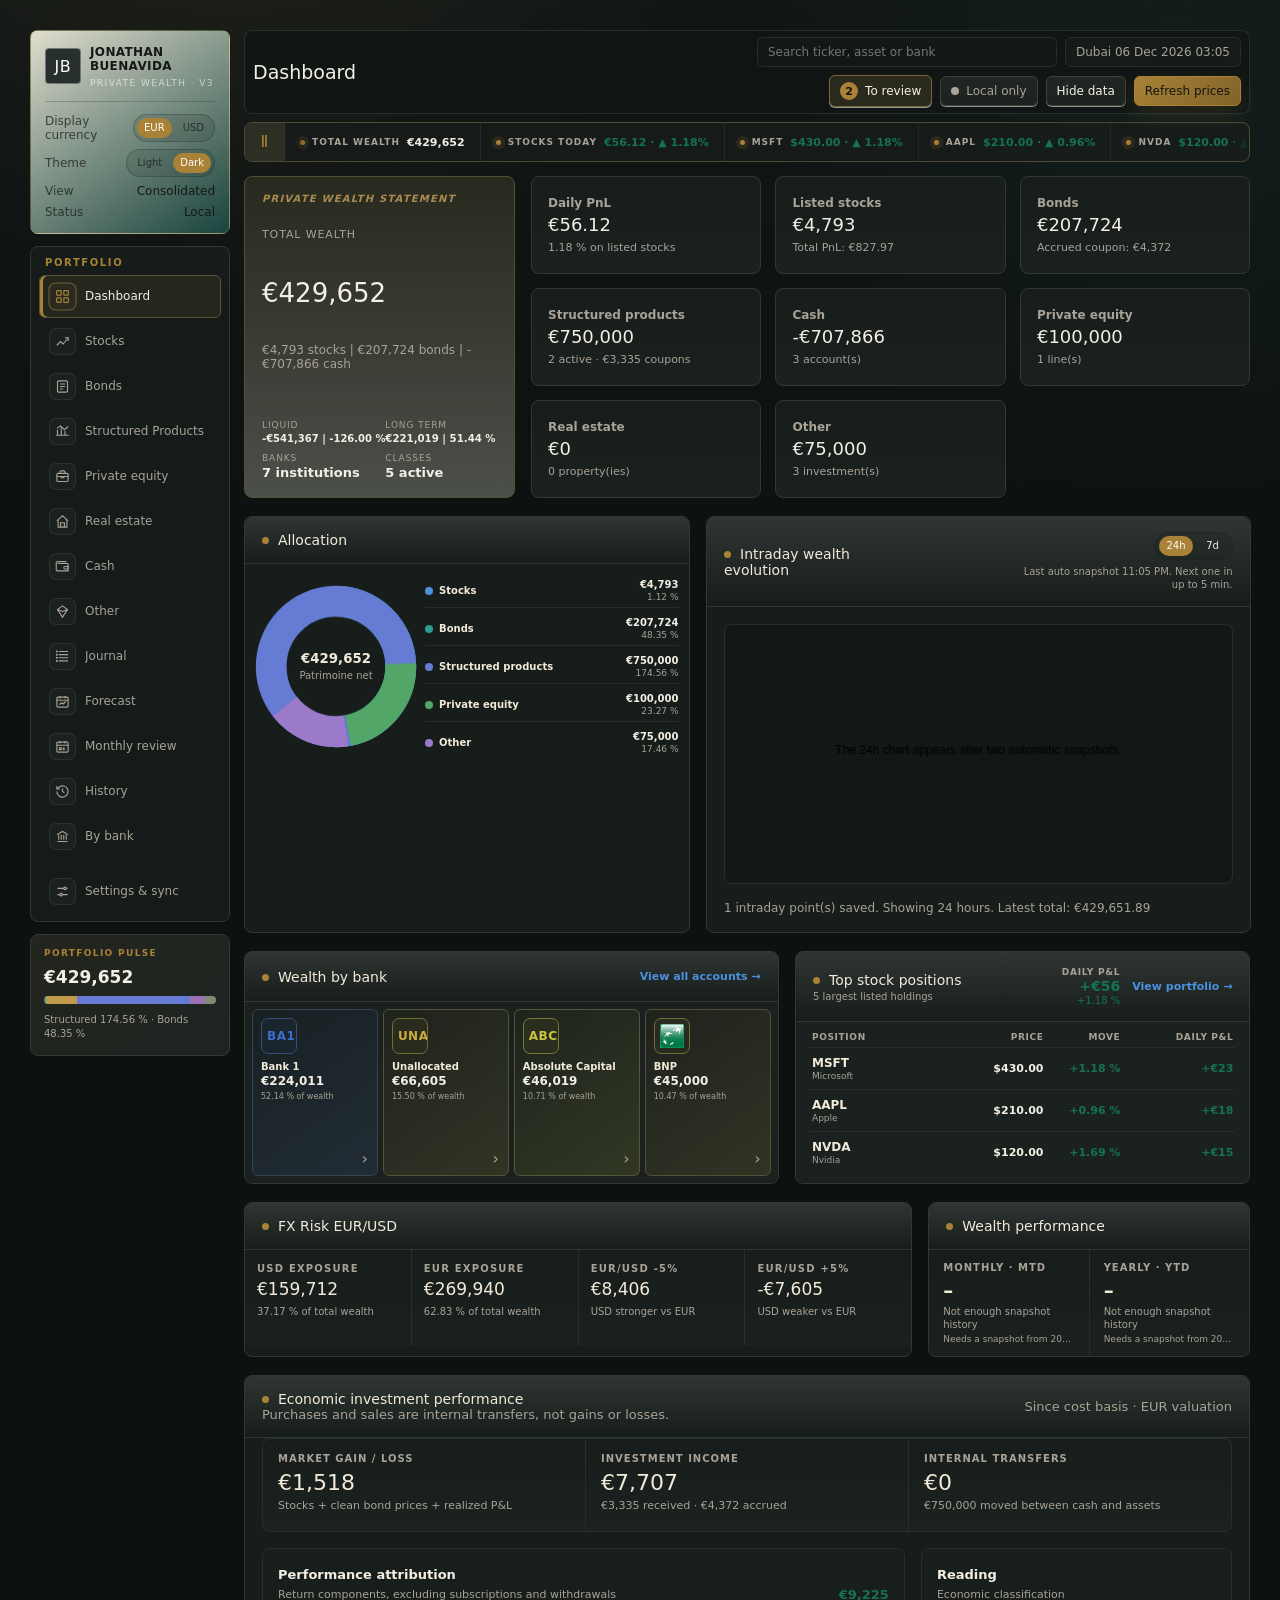
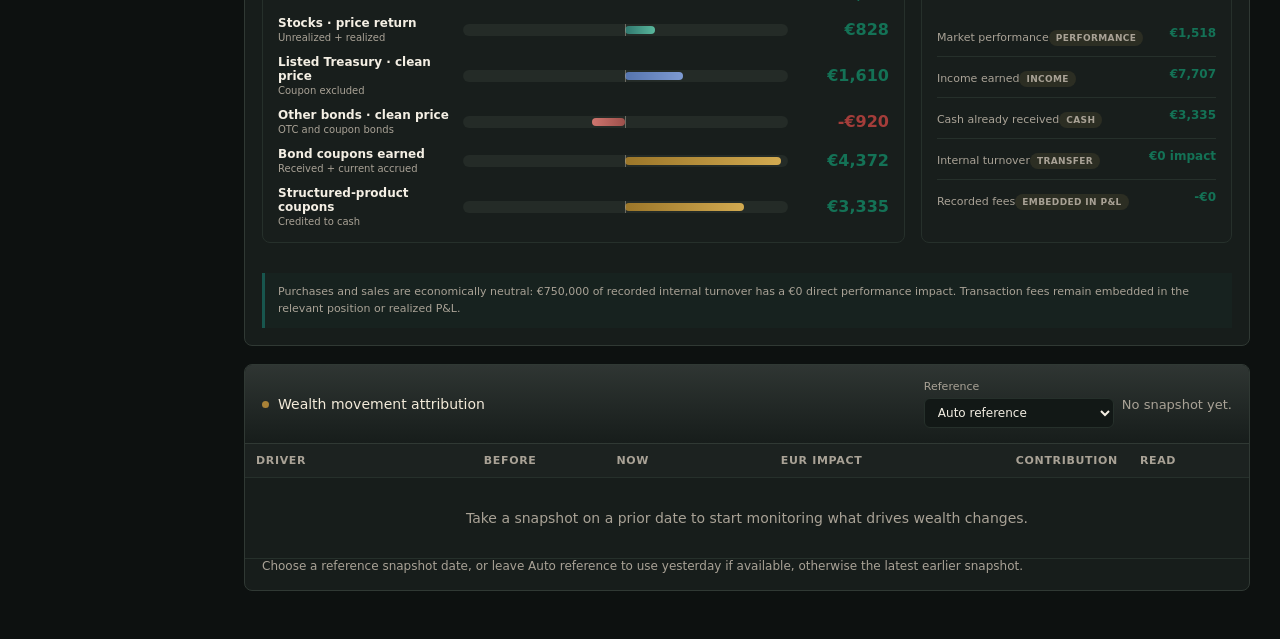
==== commit 976737db: "Declutter header, add To review center, Settings & sync page (v23)" ====
--- a/index.html
+++ b/index.html
@@ -1,11014 +1,11263 @@
-<!doctype html>
-<html lang="en">
-<head>
-  <meta charset="utf-8">
-  <meta name="viewport" content="width=device-width, initial-scale=1, viewport-fit=cover">
-  <title>Private Wealth V3</title>
-  <meta name="application-name" content="Patrimoine">
-  <meta name="apple-mobile-web-app-title" content="Patrimoine">
-  <meta name="apple-mobile-web-app-capable" content="yes">
-  <meta name="apple-mobile-web-app-status-bar-style" content="black-translucent">
-  <meta name="theme-color" content="#172622">
-  <meta name="color-scheme" content="light dark">
-  <link rel="manifest" href="manifest.json">
-  <link rel="apple-touch-icon" href="icons/apple-touch-icon.png">
-  <style>
-    :root {
-      color-scheme: dark;
-      --bg: light-dark(#f4f1ea, #0d1110);
-      --surface: light-dark(#fbf8f0, #111615);
-      --panel: light-dark(#fffdf8, #171d1b);
-      --panel-2: light-dark(#f7f2e8, #1d2421);
-      --panel-3: light-dark(#ede5d7, #222a27);
-      --ink: light-dark(#172622, #f2ead9);
-      --text: light-dark(#1a211f, #f4efe4);
-      --muted: light-dark(#69716b, #a9a296);
-      --line: light-dark(#ded5c4, #303934);
-      --line-soft: light-dark(#eee7da, #26302b);
-      --good: #147256;
-      --bad: #a43d3a;
-      --accent: #a98237;
-      --accent-2: #18564e;
-      --warn: #9a6818;
-      --shadow: light-dark(0 16px 42px rgba(34, 29, 19, 0.08), 0 18px 48px rgba(0, 0, 0, 0.32));
-      --shadow-soft: light-dark(0 8px 22px rgba(34, 29, 19, 0.06), 0 10px 26px rgba(0, 0, 0, 0.24));
-      font-family: "Aptos", "Segoe UI", ui-sans-serif, system-ui, -apple-system, BlinkMacSystemFont, sans-serif;
-    }
-
-    :root[data-theme="light"] { color-scheme: light; }
-    :root[data-theme="dark"] { color-scheme: dark; }
-
-    * { box-sizing: border-box; }
-
-    body {
-      margin: 0;
-      min-width: 320px;
-      min-height: 100svh;
-      padding-top: env(safe-area-inset-top);
-      padding-bottom: env(safe-area-inset-bottom);
-      color: var(--text);
-      background:
-        radial-gradient(circle at 18% -8%, light-dark(rgba(169, 130, 55, 0.20), rgba(169, 130, 55, 0.10)), transparent 30rem),
-        radial-gradient(circle at 92% 4%, light-dark(rgba(24, 86, 78, 0.15), rgba(24, 86, 78, 0.13)), transparent 26rem),
-        linear-gradient(180deg, var(--surface) 0%, var(--bg) 34rem);
-    }
-
-    body::before {
-      content: "";
-      position: fixed;
-      inset: 0;
-      pointer-events: none;
-      background-image:
-        linear-gradient(color-mix(in srgb, var(--line-soft) 28%, transparent) 1px, transparent 1px),
-        linear-gradient(90deg, color-mix(in srgb, var(--line-soft) 24%, transparent) 1px, transparent 1px);
-      background-size: 44px 44px;
-      mask-image: linear-gradient(180deg, rgba(0, 0, 0, 0.22), transparent 52%);
-    }
-
-    button, input, select { font: inherit; }
-
-    button {
-      min-height: 36px;
-      border: 1px solid color-mix(in srgb, var(--line) 88%, var(--accent) 12%);
-      border-radius: 6px;
-      padding: 8px 13px;
-      color: var(--text);
-      background: linear-gradient(180deg, color-mix(in srgb, var(--panel) 96%, #fff 4%), color-mix(in srgb, var(--panel-2) 78%, var(--panel) 22%));
-      box-shadow: 0 1px 0 color-mix(in srgb, #fff 55%, transparent);
-      cursor: pointer;
-      transition: border-color 160ms ease, background 160ms ease, transform 160ms ease, box-shadow 160ms ease;
-    }
-
-    button:hover {
-      border-color: var(--accent);
-      background: color-mix(in srgb, var(--panel) 84%, var(--accent) 16%);
-      box-shadow: var(--shadow-soft);
-      transform: translateY(-1px);
-    }
-
-    button.primary {
-      color: light-dark(#fffdfa, #151411);
-      border-color: var(--accent);
-      background: linear-gradient(135deg, var(--accent), #7f6228);
-      box-shadow: 0 10px 24px light-dark(rgba(127, 98, 40, 0.22), rgba(169, 130, 55, 0.16));
-    }
-
-    button.nav {
-      position: relative;
-      display: flex;
-      align-items: center;
-      text-align: left;
-      background: transparent;
-      border-color: transparent;
-      color: var(--muted);
-      width: 100%;
-      box-shadow: none;
-    }
-
-    button.nav.active {
-      color: var(--text);
-      border-color: color-mix(in srgb, var(--accent) 34%, var(--line) 66%);
-      background: color-mix(in srgb, var(--panel) 80%, var(--accent) 10%);
-      box-shadow: inset 3px 0 0 var(--accent);
-    }
-
-    button.danger { color: var(--bad); }
-
-    button.privacy-on {
-      color: light-dark(#fffdfa, #151411);
-      border-color: var(--accent-2);
-      background: linear-gradient(135deg, var(--accent-2), #123f39);
-    }
-
-    input, select {
-      width: 100%;
-      min-height: 36px;
-      border: 1px solid var(--line-soft);
-      border-radius: 6px;
-      padding: 8px 10px;
-      color: var(--text);
-      background: light-dark(#fffefa, #121816);
-      outline: none;
-    }
-
-    input:focus, select:focus {
-      border-color: var(--accent);
-      box-shadow: 0 0 0 3px color-mix(in srgb, var(--accent) 18%, transparent);
-    }
-
-    label {
-      display: grid;
-      gap: 5px;
-      color: var(--muted);
-      font-size: 11px;
-      font-weight: 500;
-      letter-spacing: 0.06em;
-      text-transform: uppercase;
-    }
-
-    .app {
-      display: grid;
-      grid-template-columns: 200px minmax(0, 1fr);
-      gap: 14px;
-      max-width: 1560px;
-      margin: 0 auto;
-      padding: 30px;
-      position: relative;
-      z-index: 1;
-    }
-
-    aside {
-      position: sticky;
-      top: 22px;
-      align-self: start;
-      display: grid;
-      gap: 12px;
-    }
-
-    .brand {
-      padding: 14px;
-      border: 1px solid color-mix(in srgb, var(--accent) 35%, transparent);
-      border-radius: 8px;
-      background:
-        linear-gradient(145deg, color-mix(in srgb, var(--ink) 92%, var(--accent-2) 8%), color-mix(in srgb, var(--accent-2) 72%, #101816 28%)),
-        var(--ink);
-      box-shadow: var(--shadow);
-      color: light-dark(#fffdfa, #171815);
-    }
-
-    .brand h1 {
-      margin: 0;
-      font-size: 12px;
-      font-weight: 600;
-      letter-spacing: 0.03em;
-      line-height: 1.2;
-      text-transform: uppercase;
-    }
-
-    .brand-lockup {
-      display: flex;
-      align-items: center;
-      gap: 9px;
-    }
-
-    .brand-monogram {
-      display: grid;
-      width: 36px;
-      height: 36px;
-      flex: 0 0 36px;
-      place-items: center;
-      border: 1px solid color-mix(in srgb, #fff 34%, transparent);
-      border-radius: 4px;
-      color: #fffdfa;
-      background: color-mix(in srgb, #10202e 84%, var(--accent) 16%);
-      font-size: 16px;
-      font-weight: 300;
-      letter-spacing: 0.04em;
-    }
-
-    .brand-role {
-      margin: 4px 0 0;
-      color: rgba(255, 253, 250, 0.62);
-      font-size: 9px;
-      letter-spacing: 0.16em;
-      text-transform: uppercase;
-    }
-
-    .brand-card {
-      display: grid;
-      gap: 7px;
-      margin-top: 13px;
-      padding-top: 12px;
-      border-top: 1px solid light-dark(rgba(255, 253, 250, 0.22), rgba(23, 24, 21, 0.22));
-      font-size: 12px;
-    }
-
-    .brand-row {
-      display: flex;
-      align-items: center;
-      justify-content: space-between;
-      gap: 10px;
-      color: light-dark(rgba(255, 253, 250, 0.72), rgba(23, 24, 21, 0.72));
-    }
-
-    .brand-row strong {
-      color: light-dark(#fffdfa, #171815);
-      font-weight: 500;
-    }
-
-    .brand .eyebrow, .brand .muted { color: light-dark(rgba(255, 253, 250, 0.72), rgba(23, 24, 21, 0.72)); }
-
-    nav {
-      display: grid;
-      gap: 2px;
-      padding: 8px;
-      border: 1px solid var(--line);
-      border-radius: 8px;
-      background: color-mix(in srgb, var(--panel) 90%, transparent);
-      box-shadow: var(--shadow);
-    }
-
-    nav::before {
-      content: "Portfolio";
-      margin: 2px 6px 5px;
-      color: var(--accent);
-      font-size: 10px;
-      font-weight: 700;
-      letter-spacing: 0.16em;
-      text-transform: uppercase;
-    }
-
-    button.nav {
-      min-height: 36px;
-      padding: 7px 9px;
-      font-size: 12px;
-      gap: 9px;
-      overflow: hidden;
-    }
-
-    .nav-icon {
-      display: grid;
-      width: 27px;
-      height: 27px;
-      flex: 0 0 27px;
-      place-items: center;
-      border: 1px solid color-mix(in srgb, var(--line) 78%, transparent);
-      border-radius: 7px;
-      color: var(--muted);
-      background: color-mix(in srgb, var(--panel-2) 82%, transparent);
-      transition: color 160ms ease, border-color 160ms ease, background 160ms ease, transform 160ms ease;
-    }
-
-    .nav-icon svg { width: 15px; height: 15px; }
-    .nav-label { min-width: 0; overflow: hidden; text-overflow: ellipsis; }
-
-    button.nav:hover .nav-icon,
-    button.nav.active .nav-icon {
-      color: var(--accent);
-      border-color: color-mix(in srgb, var(--accent) 52%, var(--line) 48%);
-      background: color-mix(in srgb, var(--accent) 13%, var(--panel) 87%);
-      transform: scale(1.04);
-    }
-
-    .sidebar-pulse {
-      display: grid;
-      gap: 9px;
-      padding: 13px;
-      border: 1px solid var(--line);
-      border-radius: 8px;
-      background: linear-gradient(145deg, color-mix(in srgb, var(--panel) 92%, var(--accent) 8%), var(--panel-2));
-      box-shadow: var(--shadow-soft);
-      cursor: pointer;
-    }
-
-    .sidebar-pulse:hover { border-color: color-mix(in srgb, var(--accent) 55%, var(--line) 45%); }
-    .sidebar-pulse-label { color: var(--accent); font-size: 9px; font-weight: 800; letter-spacing: 0.15em; text-transform: uppercase; }
-    .sidebar-pulse strong { font-size: 17px; font-variant-numeric: tabular-nums; }
-    .sidebar-pulse small { color: var(--muted); font-size: 10px; line-height: 1.45; }
-
-    .mini-allocation {
-      display: flex;
-      width: 100%;
-      height: 8px;
-      overflow: hidden;
-      border-radius: 999px;
-      background: var(--line-soft);
-    }
-
-    .mini-allocation span {
-      min-width: 2px;
-      height: 100%;
-      transform-origin: left;
-      animation: mini-segment-in 540ms cubic-bezier(.2,.75,.25,1) both;
-    }
-
-    .mini-allocation .stocks { background: #4a9f8f; }
-    .mini-allocation .bonds { background: #c29a4b; }
-    .mini-allocation .structured { background: #657bd4; }
-    .mini-allocation .cash { background: #6f91ba; }
-    .mini-allocation .private { background: #9a72b5; }
-    .mini-allocation .realestate { background: #b8755f; }
-    .mini-allocation .divers { background: #7e8a74; }
-
-    .market-ticker {
-      --ticker-duration: 30s;
-      position: sticky;
-      top: var(--app-header-height, 82px);
-      z-index: 19;
-      display: grid;
-      grid-template-columns: auto minmax(0, 1fr);
-      align-items: stretch;
-      margin: 0 0 14px;
-      overflow: hidden;
-      border: 1px solid color-mix(in srgb, var(--accent) 24%, var(--line) 76%);
-      border-radius: 8px;
-      background: color-mix(in srgb, var(--panel) 92%, transparent);
-      box-shadow: var(--shadow-soft);
-      backdrop-filter: blur(18px);
-    }
-
-    .ticker-control {
-      position: relative;
-      z-index: 2;
-      width: 40px;
-      min-height: 38px;
-      padding: 0;
-      border: 0;
-      border-right: 1px solid var(--line);
-      border-radius: 0;
-      color: var(--accent);
-      background: color-mix(in srgb, var(--panel-2) 88%, var(--accent) 12%);
-      box-shadow: none;
-    }
-
-    .ticker-viewport {
-      min-width: 0;
-      overflow: hidden;
-      mask-image: linear-gradient(90deg, transparent, #000 22px, #000 calc(100% - 22px), transparent);
-    }
-
-    .ticker-track {
-      display: flex;
-      width: max-content;
-      will-change: transform;
-      animation: ticker-scroll var(--ticker-duration) linear infinite;
-    }
-
-    .ticker-set { display: flex; flex: none; min-width: max-content; }
-
-    .ticker-item {
-      display: inline-flex;
-      min-height: 38px;
-      align-items: center;
-      gap: 7px;
-      padding: 6px 15px;
-      border: 0;
-      border-right: 1px solid color-mix(in srgb, var(--line-soft) 78%, transparent);
-      border-radius: 0;
-      color: var(--text);
-      background: transparent;
-      box-shadow: none;
-      white-space: nowrap;
-    }
-
-    .ticker-item:hover,
-    .ticker-item:focus-visible {
-      transform: none;
-      color: var(--text);
-      background: color-mix(in srgb, var(--accent) 11%, var(--panel) 89%);
-      box-shadow: inset 0 -2px 0 var(--accent);
-    }
-
-    .ticker-label { color: var(--muted); font-size: 9px; font-weight: 800; letter-spacing: 0.11em; text-transform: uppercase; }
-    .ticker-value { font-size: 11px; font-weight: 700; font-variant-numeric: tabular-nums; }
-    .ticker-arrow { font-size: 9px; }
-    .ticker-dot { width: 5px; height: 5px; border-radius: 999px; background: var(--accent); box-shadow: 0 0 0 4px color-mix(in srgb, var(--accent) 14%, transparent); }
-    .market-ticker:hover .ticker-track,
-    .ticker-viewport:focus-within .ticker-track,
-    .market-ticker.paused .ticker-track { animation-play-state: paused; }
-
-    body.privacy-mode .ticker-private,
-    body.privacy-mode #sidebarTotal,
-    body.privacy-mode #sidebarAllocationMini,
-    body.privacy-mode #sidebarAllocationText { filter: blur(7px); user-select: none; }
-
-    .page.active { animation: page-reveal 360ms cubic-bezier(.2,.72,.25,1) both; }
-    .stat, .panel, .executive-cell { transition: border-color 180ms ease, box-shadow 180ms ease, transform 180ms ease; }
-    .stat:hover, .panel:hover { border-color: color-mix(in srgb, var(--accent) 30%, var(--line) 70%); }
-    .bar-fill { transform-origin: left; animation: bar-grow 680ms cubic-bezier(.2,.78,.25,1) both; }
-
-    @keyframes ticker-scroll { from { transform: translateX(0); } to { transform: translateX(-50%); } }
-    @keyframes page-reveal { from { opacity: 0; transform: translateY(7px); } to { opacity: 1; transform: translateY(0); } }
-    @keyframes bar-grow { from { transform: scaleX(0); } to { transform: scaleX(1); } }
-    @keyframes mini-segment-in { from { transform: scaleX(0); opacity: 0.4; } to { transform: scaleX(1); opacity: 1; } }
-
-    @media (prefers-reduced-motion: reduce) {
-      *, *::before, *::after { scroll-behavior: auto !important; transition-duration: 0.01ms !important; animation-duration: 0.01ms !important; animation-iteration-count: 1 !important; }
-      .ticker-track { animation: none !important; transform: none !important; }
-    }
-
-    header {
-      position: sticky;
-      top: 0;
-      z-index: 20;
-      display: flex;
-      gap: 12px;
-      align-items: center;
-      justify-content: space-between;
-      margin-bottom: 8px;
-      padding: 6px 8px;
-      border: 1px solid color-mix(in srgb, var(--line) 72%, transparent);
-      border-radius: 8px;
-      background: color-mix(in srgb, var(--surface) 88%, transparent);
-      backdrop-filter: blur(18px);
-      box-shadow: var(--shadow-soft);
-    }
-
-    h1 {
-      margin: 0;
-      font-size: 19px;
-      font-weight: 500;
-      letter-spacing: 0;
-    }
-
-    h2 {
-      margin: 0;
-      font-size: 14px;
-      font-weight: 500;
-      color: var(--ink);
-    }
-
-    .eyebrow {
-      margin: 0 0 8px;
-      color: var(--accent);
-      font-size: 11px;
-      font-weight: 600;
-      letter-spacing: 0.16em;
-      text-transform: uppercase;
-    }
-
-    .muted, .subtitle {
-      color: var(--muted);
-      font-size: 13px;
-    }
-
-    .subtitle { margin: 0; }
-
-    header .eyebrow {
-      margin-bottom: 2px;
-      font-size: 9px;
-      letter-spacing: 0.13em;
-    }
-
-    header .subtitle { display: none; }
-
-    header button {
-      min-height: 30px;
-      padding: 6px 10px;
-      font-size: 12px;
-    }
-
-    .top-tools {
-      display: flex;
-      flex-wrap: wrap;
-      gap: 8px;
-      align-items: center;
-      justify-content: flex-end;
-    }
-
-    .global-search {
-      position: relative;
-      width: min(300px, 34vw);
-    }
-
-    .global-search input {
-      min-height: 30px;
-      padding: 6px 10px;
-      font-size: 12px;
-    }
-
-    .dubai-clock {
-      min-height: 30px;
-      display: inline-flex;
-      align-items: center;
-      white-space: nowrap;
-      padding: 6px 10px;
-      border: 1px solid var(--line-soft);
-      border-radius: 6px;
-      color: var(--muted);
-      background: color-mix(in srgb, var(--panel) 86%, transparent);
-      font-size: 12px;
-    }
-
-    body.privacy-mode .executive-value,
-    body.privacy-mode .executive-note {
-      filter: blur(7px);
-      user-select: none;
-    }
-
-body.privacy-mode .executive-value {
-  color: color-mix(in srgb, var(--text) 24%, transparent);
-}
-
-/* Keep the dashboard structure readable while obscuring every financial figure. */
-body.privacy-mode #page-dashboard .hero-stat strong,
-body.privacy-mode #page-dashboard .hero-breakdown strong,
-body.privacy-mode #page-dashboard .kpi-card strong,
-body.privacy-mode #page-dashboard .kpi-card small,
-body.privacy-mode #page-dashboard .allocation-center strong,
-body.privacy-mode #page-dashboard .allocation-legend-value,
-body.privacy-mode #page-dashboard .dashboard-bank-amount,
-body.privacy-mode #page-dashboard .dashboard-bank-weight,
-body.privacy-mode #page-dashboard .dashboard-stock-summary strong,
-body.privacy-mode #page-dashboard .dashboard-stock-summary small,
-body.privacy-mode #page-dashboard .dashboard-stock-price,
-body.privacy-mode #page-dashboard .dashboard-stock-move,
-body.privacy-mode #page-dashboard .dashboard-stock-pnl,
-body.privacy-mode #page-dashboard .fx-cell strong,
-body.privacy-mode #page-dashboard .fx-cell small,
-body.privacy-mode #page-dashboard .performance-cell strong,
-body.privacy-mode #page-dashboard .performance-cell small,
-body.privacy-mode #page-dashboard #intradaySnapshotStatus,
-body.privacy-mode #page-dashboard #intradaySnapshotNote {
-  filter: blur(7px);
-  user-select: none;
-}
-
-body.privacy-mode #page-dashboard canvas {
-  filter: blur(8px);
-}
-
-/* Extend privacy mode to the economic performance, bond-return and cash-bridge monitors. */
-body.privacy-mode .economic-kpi strong,
-body.privacy-mode .economic-bar-value,
-body.privacy-mode .economic-list strong,
-body.privacy-mode .bond-return-card strong,
-body.privacy-mode .bond-return-stack,
-body.privacy-mode .bond-return-legend,
-body.privacy-mode .cash-bridge-value,
-body.privacy-mode .cash-bridge-bar,
-body.privacy-mode .monthly-private,
-body.privacy-mode .monthly-waterfall-bar {
-  filter: blur(7px);
-  user-select: none;
-}
-
-    .toolbar, .panel-actions {
-      display: flex;
-      flex-wrap: wrap;
-      gap: 8px;
-      justify-content: flex-end;
-      align-items: center;
-    }
-
-    .executive-strip {
-      display: grid;
-      grid-template-columns: repeat(4, minmax(180px, 1fr));
-      gap: 12px;
-      margin-bottom: 14px;
-    }
-
-    .executive-cell {
-      display: grid;
-      grid-template-columns: 56px minmax(0, 1fr);
-      gap: 13px;
-      align-items: center;
-      min-height: 98px;
-      padding: 14px;
-      overflow: hidden;
-      border: 1px solid var(--line);
-      border-radius: 8px;
-      background:
-        linear-gradient(180deg, color-mix(in srgb, var(--panel) 94%, #fff 6%), color-mix(in srgb, var(--panel-2) 58%, var(--panel) 42%));
-      box-shadow: var(--shadow);
-    }
-
-    .executive-cell.feature {
-      background:
-        linear-gradient(180deg, color-mix(in srgb, var(--panel) 91%, var(--accent) 9%), color-mix(in srgb, var(--panel-2) 60%, var(--panel) 40%));
-      border-color: color-mix(in srgb, var(--accent) 30%, var(--line) 70%);
-    }
-
-    .executive-label {
-      display: block;
-      margin-bottom: 5px;
-      color: var(--muted);
-      font-size: 12px;
-      font-weight: 550;
-      letter-spacing: 0;
-      text-transform: none;
-    }
-
-    .executive-cell.feature .executive-label,
-    .executive-cell.feature .executive-note {
-      color: var(--muted);
-    }
-
-    .executive-value {
-      display: block;
-      color: inherit;
-      font-size: 17px;
-      font-weight: 500;
-      line-height: 1.05;
-      font-variant-numeric: tabular-nums;
-      overflow-wrap: normal;
-      white-space: nowrap;
-    }
-
-    .executive-cell.feature .executive-value { font-size: 19px; }
-
-    .executive-note {
-      display: block;
-      margin-top: 6px;
-      color: var(--muted);
-      font-size: 11px;
-    }
-
-    .page { display: none; }
-    .page.active { display: block; }
-    .hidden { display: none; }
-    #executiveStrip.hidden { display: none; }
-
-    .hero {
-      display: grid;
-      grid-template-columns: minmax(260px, 0.82fr) minmax(0, 2.18fr);
-      gap: 16px;
-      margin-bottom: 18px;
-    }
-
-    .grid {
-      display: grid;
-      grid-template-columns: repeat(3, minmax(180px, 1fr));
-      gap: 14px;
-    }
-
-    .grid.two { grid-template-columns: repeat(2, minmax(180px, 1fr)); }
-    .grid.four { grid-template-columns: repeat(4, minmax(160px, 1fr)); }
-
-    .stat, .panel {
-      border: 1px solid var(--line);
-      border-radius: 8px;
-      background: var(--panel);
-      box-shadow: var(--shadow);
-    }
-
-    .stat {
-      position: relative;
-      min-height: 104px;
-      padding: 14px 15px;
-      overflow: hidden;
-      background: linear-gradient(180deg, var(--panel), color-mix(in srgb, var(--panel-2) 54%, var(--panel) 46%));
-    }
-
-    .hero .grid .kpi-card {
-      display: grid;
-      grid-template-columns: minmax(0, 1fr);
-      gap: 0;
-      align-items: center;
-      min-height: 98px;
-      padding: 14px 16px;
-    }
-
-    .hero .grid {
-      min-width: 0;
-      container-type: inline-size;
-    }
-
-    .hero .grid .kpi-card::before { width: 0; }
-
-    .kpi-card-copy {
-      min-width: 0;
-      overflow: hidden;
-    }
-
-    .hero .grid .kpi-card .kpi-card-copy > span {
-      margin: 0 0 5px;
-      font-size: 12px;
-      font-weight: 550;
-      letter-spacing: 0;
-      text-transform: none;
-    }
-
-    .hero .grid .kpi-card .kpi-card-copy > strong {
-      font-size: 18px;
-      font-variant-numeric: tabular-nums;
-      overflow-wrap: normal;
-      white-space: nowrap;
-    }
-
-    .hero .grid .kpi-card .kpi-card-copy > small {
-      margin-top: 6px;
-      font-size: 11px;
-      line-height: 1.25;
-    }
-
-    @container (max-width: 620px) {
-      .hero .grid .kpi-card {
-        grid-template-columns: minmax(0, 1fr);
-        gap: 0;
-        min-height: 88px;
-        padding: 11px 13px;
-      }
-
-      .hero .grid .kpi-card .kpi-card-copy > span {
-        margin-bottom: 3px;
-        font-size: 10px;
-      }
-
-      .hero .grid .kpi-card .kpi-card-copy > strong {
-        font-size: 15px;
-        letter-spacing: -0.02em;
-      }
-
-      .hero .grid .kpi-card .kpi-card-copy > small {
-        margin-top: 4px;
-        font-size: 9px;
-      }
-    }
-
-    .kpi-card-icon {
-      --kpi-color: #3f95f6;
-      position: relative;
-      display: block;
-      width: 54px;
-      height: 54px;
-      flex: 0 0 54px;
-      border: 1px solid color-mix(in srgb, var(--kpi-color) 28%, var(--line) 72%);
-      border-radius: 10px;
-      color: var(--kpi-color);
-      background:
-        linear-gradient(145deg, color-mix(in srgb, var(--kpi-color) 13%, var(--panel) 87%), color-mix(in srgb, var(--panel-2) 92%, var(--kpi-color) 8%));
-      box-shadow: inset 0 1px 0 color-mix(in srgb, #fff 16%, transparent);
-    }
-
-    .kpi-card-icon > i,
-    .kpi-card-icon::before,
-    .kpi-card-icon::after {
-      position: absolute;
-      display: block;
-      content: "";
-      box-sizing: border-box;
-    }
-
-    .icon-trend > i {
-      left: 13px;
-      bottom: 12px;
-      width: 3px;
-      height: 9px;
-      background: currentColor;
-      box-shadow: 7px -5px 0 currentColor, 14px -12px 0 currentColor;
-      opacity: 0.9;
-    }
-
-    .icon-trend::before {
-      left: 16px;
-      top: 23px;
-      width: 25px;
-      height: 2px;
-      border-radius: 2px;
-      background: currentColor;
-      transform: rotate(-43deg);
-      transform-origin: right center;
-    }
-
-    .icon-trend::after {
-      right: 10px;
-      top: 13px;
-      width: 8px;
-      height: 8px;
-      border-top: 2px solid currentColor;
-      border-right: 2px solid currentColor;
-    }
-
-    .icon-coins { --kpi-color: #8d97a7; }
-    .icon-coins > i {
-      left: 15px;
-      top: 13px;
-      width: 24px;
-      height: 9px;
-      border: 2px solid currentColor;
-      border-radius: 50%;
-    }
-
-    .icon-coins::before,
-    .icon-coins::after {
-      left: 15px;
-      width: 24px;
-      height: 11px;
-      border: 2px solid currentColor;
-      border-top: 0;
-      border-radius: 0 0 50% 50%;
-    }
-
-    .icon-coins::before { top: 20px; }
-    .icon-coins::after { top: 28px; }
-
-    .icon-drop { --kpi-color: #3f95f6; }
-    .icon-drop > i {
-      left: 18px;
-      top: 14px;
-      width: 19px;
-      height: 25px;
-      border: 2px solid currentColor;
-      border-radius: 65% 45% 65% 45%;
-      transform: rotate(45deg);
-    }
-
-    .icon-building { --kpi-color: #b58a39; }
-    .icon-building > i {
-      left: 14px;
-      bottom: 12px;
-      width: 26px;
-      height: 20px;
-      border-right: 2px solid currentColor;
-      border-bottom: 2px solid currentColor;
-      border-left: 2px solid currentColor;
-    }
-
-    .icon-building::before {
-      left: 12px;
-      top: 12px;
-      width: 30px;
-      height: 16px;
-      border-right: 2px solid currentColor;
-      border-bottom: 2px solid currentColor;
-      transform: rotate(45deg) skew(10deg, 10deg) scale(0.72);
-    }
-
-    .icon-building::after {
-      left: 20px;
-      bottom: 14px;
-      width: 14px;
-      height: 15px;
-      background: repeating-linear-gradient(90deg, currentColor 0 2px, transparent 2px 6px);
-    }
-
-    .icon-diamond { --kpi-color: #9b7ac9; }
-    .icon-diamond > i {
-      left: 17px;
-      top: 17px;
-      width: 21px;
-      height: 21px;
-      border: 2px solid currentColor;
-      border-radius: 3px;
-      transform: rotate(45deg);
-    }
-
-    .icon-compass { --kpi-color: #7d8880; }
-    .icon-compass::before {
-      left: 14px;
-      top: 14px;
-      width: 26px;
-      height: 26px;
-      border: 2px solid currentColor;
-      border-radius: 50%;
-    }
-
-    .icon-compass::after {
-      left: 23px;
-      top: 19px;
-      width: 9px;
-      height: 17px;
-      border: 2px solid currentColor;
-      transform: rotate(35deg) skew(-12deg);
-    }
-
-    .icon-performance-line { --kpi-color: #43a4ff; }
-    .icon-performance-line::before {
-      left: 12px;
-      top: 12px;
-      width: 30px;
-      height: 30px;
-      border-bottom: 2px solid currentColor;
-      border-left: 2px solid currentColor;
-      opacity: 0.58;
-    }
-
-    .icon-performance-line > i {
-      left: 16px;
-      top: 28px;
-      width: 27px;
-      height: 2px;
-      border-radius: 2px;
-      background: currentColor;
-      transform: rotate(-28deg);
-      transform-origin: left center;
-    }
-
-    .icon-performance-line::after {
-      right: 10px;
-      top: 14px;
-      width: 9px;
-      height: 9px;
-      border-top: 2px solid currentColor;
-      border-right: 2px solid currentColor;
-    }
-
-    .icon-candles { --kpi-color: #438fe8; }
-    .icon-candles > i {
-      left: 16px;
-      top: 20px;
-      width: 5px;
-      height: 12px;
-      border: 2px solid currentColor;
-      border-radius: 1px;
-    }
-
-    .icon-candles > i::before {
-      content: "";
-      position: absolute;
-      left: 0;
-      top: -7px;
-      width: 2px;
-      height: 23px;
-      background: currentColor;
-      box-shadow: 9px -3px 0 currentColor, 18px 1px 0 currentColor;
-      transform: translateX(0.5px);
-    }
-
-    .icon-candles > i::after {
-      content: "";
-      position: absolute;
-      left: 7px;
-      top: -4px;
-      width: 5px;
-      height: 10px;
-      border: 2px solid currentColor;
-      border-radius: 1px;
-      background: var(--panel);
-      box-shadow: 9px 6px 0 -1px var(--panel), 9px 6px 0 1px currentColor;
-    }
-
-    .icon-certificate { --kpi-color: #d1a348; }
-    .icon-certificate > i {
-      left: 14px;
-      top: 12px;
-      width: 27px;
-      height: 30px;
-      border: 2px solid currentColor;
-      border-radius: 3px;
-    }
-
-    .icon-certificate::before {
-      left: 19px;
-      top: 19px;
-      width: 13px;
-      height: 2px;
-      background: currentColor;
-      box-shadow: 0 6px 0 color-mix(in srgb, currentColor 75%, transparent), 0 12px 0 color-mix(in srgb, currentColor 55%, transparent);
-    }
-
-    .icon-certificate::after {
-      content: "%";
-      right: 9px;
-      bottom: 8px;
-      display: grid;
-      width: 15px;
-      height: 15px;
-      place-items: center;
-      border: 2px solid currentColor;
-      border-radius: 50%;
-      background: var(--panel);
-      font-size: 7px;
-      font-weight: 800;
-    }
-
-    .icon-wallet { --kpi-color: #2eb6a2; }
-    .icon-wallet > i {
-      left: 12px;
-      top: 18px;
-      width: 31px;
-      height: 23px;
-      border: 2px solid currentColor;
-      border-radius: 5px;
-    }
-
-    .icon-wallet::before {
-      left: 16px;
-      top: 13px;
-      width: 23px;
-      height: 8px;
-      border: 2px solid currentColor;
-      border-bottom: 0;
-      border-radius: 4px 4px 0 0;
-      transform: rotate(-7deg);
-    }
-
-    .icon-wallet::after {
-      right: 9px;
-      top: 24px;
-      width: 16px;
-      height: 10px;
-      border: 2px solid currentColor;
-      border-radius: 4px;
-      background: var(--panel);
-      box-shadow: inset 4px 0 0 -2px currentColor;
-    }
-
-    .icon-briefcase { --kpi-color: #9b7ac9; }
-    .icon-briefcase > i {
-      left: 12px;
-      top: 20px;
-      width: 31px;
-      height: 21px;
-      border: 2px solid currentColor;
-      border-radius: 4px;
-    }
-
-    .icon-briefcase::before {
-      left: 20px;
-      top: 13px;
-      width: 15px;
-      height: 9px;
-      border: 2px solid currentColor;
-      border-radius: 4px 4px 0 0;
-    }
-
-    .icon-briefcase::after {
-      left: 12px;
-      top: 27px;
-      width: 31px;
-      height: 7px;
-      border-top: 2px solid currentColor;
-      border-bottom: 2px solid currentColor;
-      opacity: 0.68;
-    }
-
-    .icon-property { --kpi-color: #c58b55; }
-    .icon-property > i {
-      left: 15px;
-      bottom: 11px;
-      width: 25px;
-      height: 22px;
-      border: 2px solid currentColor;
-      border-top: 0;
-      border-radius: 0 0 3px 3px;
-    }
-
-    .icon-property::before {
-      left: 16px;
-      top: 12px;
-      width: 23px;
-      height: 23px;
-      border-top: 2px solid currentColor;
-      border-left: 2px solid currentColor;
-      transform: rotate(45deg) scale(0.72);
-    }
-
-    .icon-property::after {
-      left: 20px;
-      bottom: 15px;
-      width: 5px;
-      height: 5px;
-      background: currentColor;
-      box-shadow: 10px 0 0 currentColor, 5px 8px 0 currentColor;
-      opacity: 0.82;
-    }
-
-    .icon-assets-grid { --kpi-color: #7f8d9e; }
-    .icon-assets-grid::before {
-      left: 14px;
-      top: 14px;
-      width: 11px;
-      height: 11px;
-      border: 2px solid currentColor;
-      border-radius: 3px;
-      box-shadow: 15px 0 0 -2px var(--panel), 15px 0 0 0 currentColor, 0 15px 0 -2px var(--panel), 0 15px 0 0 currentColor, 15px 15px 0 -2px var(--panel), 15px 15px 0 0 currentColor;
-    }
-
-    .icon-assets-grid::after {
-      left: 18px;
-      top: 18px;
-      width: 3px;
-      height: 3px;
-      border-radius: 50%;
-      background: currentColor;
-      box-shadow: 15px 0 0 currentColor, 0 15px 0 currentColor, 15px 15px 0 currentColor;
-    }
-
-    .icon-refresh { --kpi-color: #6c89a8; }
-    .icon-refresh > i {
-      left: 14px;
-      top: 14px;
-      width: 26px;
-      height: 26px;
-      border: 2px solid currentColor;
-      border-right-color: transparent;
-      border-radius: 50%;
-    }
-
-    .icon-refresh::after {
-      right: 10px;
-      top: 22px;
-      width: 8px;
-      height: 8px;
-      border-right: 2px solid currentColor;
-      border-bottom: 2px solid currentColor;
-      transform: rotate(18deg);
-    }
-
-    .icon-performance { --kpi-color: #34b784; }
-
-    .stat.asset-stocks::before { background: #3d6f9f; }
-    .stat.asset-bonds::before { background: #8d7a42; }
-    .stat.asset-structured::before { background: #5f73c4; }
-    .stat.asset-cash::before { background: #147256; }
-    .stat.asset-private::before { background: #6a5a91; }
-    .stat.asset-realestate::before { background: #7b6a4a; }
-    .stat.asset-other::before { background: #9a6818; }
-
-    .stat::before {
-      content: "";
-      position: absolute;
-      inset: 0 auto 0 0;
-      width: 3px;
-      background: color-mix(in srgb, var(--accent) 80%, transparent);
-    }
-
-    .hero-stat {
-      position: relative;
-      display: grid;
-      align-content: space-between;
-      min-height: 148px;
-      padding: 16px 17px;
-      background:
-        linear-gradient(180deg, color-mix(in srgb, var(--panel) 88%, var(--accent) 12%), color-mix(in srgb, var(--panel-2) 78%, var(--ink) 22%));
-      border-color: color-mix(in srgb, var(--accent) 30%, var(--line) 70%);
-      color: var(--text);
-    }
-
-    .hero-stat::before { width: 0; }
-
-    .hero-stat::after {
-      content: attr(data-currency);
-      position: absolute;
-      right: 16px;
-      top: 15px;
-      color: color-mix(in srgb, var(--accent) 58%, var(--muted) 42%);
-      font-size: 11px;
-      font-weight: 700;
-      letter-spacing: 0.12em;
-    }
-
-    .stat span {
-      display: block;
-      margin-bottom: 7px;
-      color: var(--muted);
-      font-size: 11px;
-      font-weight: 500;
-      letter-spacing: 0.08em;
-      text-transform: uppercase;
-    }
-
-    .hero-stat span, .hero-stat small { color: var(--muted); }
-
-    .stat strong {
-      display: block;
-      color: inherit;
-      font-size: 22px;
-      font-weight: 500;
-      line-height: 1.1;
-      overflow-wrap: anywhere;
-    }
-
-    .hero-stat strong {
-      margin: 7px 0 5px;
-      font-size: clamp(17px, 2.1vw, 26px);
-      letter-spacing: 0;
-      font-variant-numeric: tabular-nums;
-      overflow-wrap: normal;
-      white-space: nowrap;
-    }
-
-    .hero-kicker {
-      display: block;
-      color: color-mix(in srgb, var(--accent) 72%, var(--muted) 28%);
-      font-size: 10px;
-      font-weight: 700;
-      letter-spacing: 0.12em;
-      text-transform: uppercase;
-    }
-
-    .hero-breakdown {
-      display: grid;
-      grid-template-columns: 1fr 1fr;
-      gap: 8px 12px;
-      margin-top: 12px;
-      padding-top: 12px;
-      border-top: 1px solid color-mix(in srgb, var(--accent) 18%, var(--line) 82%);
-    }
-
-    .hero-breakdown div {
-      min-width: 0;
-    }
-
-    .hero-breakdown span {
-      margin: 0 0 3px;
-      font-size: 9px;
-      letter-spacing: 0.1em;
-    }
-
-    .hero-breakdown strong {
-      margin: 0;
-      color: var(--text);
-      font-size: 13px;
-      font-weight: 600;
-      line-height: 1.15;
-      overflow-wrap: anywhere;
-    }
-
-    .stat small {
-      display: block;
-      margin-top: 7px;
-      color: var(--muted);
-      font-size: 12px;
-    }
-
-    .kpi-clickable {
-      cursor: pointer;
-      transition: border-color 160ms ease, background 160ms ease, transform 160ms ease, box-shadow 160ms ease;
-    }
-
-    .kpi-clickable:hover {
-      border-color: var(--accent);
-      box-shadow: var(--shadow);
-      transform: translateY(-1px);
-    }
-
-    .kpi-clickable:focus-visible {
-      outline: 3px solid color-mix(in srgb, var(--accent) 28%, transparent);
-      outline-offset: 3px;
-    }
-
-    .kpi-clickable::after {
-      content: "Details";
-      position: absolute;
-      right: 12px;
-      bottom: 10px;
-      color: var(--accent);
-      font-size: 9px;
-      font-weight: 700;
-      letter-spacing: 0.12em;
-      text-transform: uppercase;
-      opacity: 0;
-      transition: opacity 160ms ease;
-    }
-
-    .kpi-clickable:hover::after,
-    .kpi-clickable:focus-visible::after {
-      opacity: 1;
-    }
-
-    .executive-cell.kpi-clickable {
-      position: relative;
-    }
-
-    .executive-cell.kpi-clickable::after {
-      bottom: 8px;
-    }
-
-    .kpi-modal {
-      position: fixed;
-      inset: 0;
-      z-index: 100;
-      display: none;
-      align-items: center;
-      justify-content: center;
-      padding: 22px;
-    }
-
-    .kpi-modal.open {
-      display: flex;
-    }
-
-    .kpi-backdrop {
-      position: absolute;
-      inset: 0;
-      background: rgba(9, 12, 11, 0.56);
-      backdrop-filter: blur(8px);
-    }
-
-    .kpi-dialog {
-      position: relative;
-      z-index: 1;
-      display: grid;
-      grid-template-rows: auto minmax(0, 1fr) auto;
-      width: min(1040px, calc(100vw - 32px));
-      max-height: min(780px, calc(100vh - 32px));
-      border: 1px solid color-mix(in srgb, var(--accent) 22%, var(--line) 78%);
-      border-radius: 8px;
-      overflow: hidden;
-      background: var(--panel);
-      box-shadow: 0 28px 80px rgba(0, 0, 0, 0.34);
-    }
-
-    .kpi-dialog-head {
-      display: flex;
-      gap: 12px;
-      align-items: start;
-      justify-content: space-between;
-      padding: 17px 19px;
-      border-bottom: 1px solid var(--line);
-      background: linear-gradient(180deg, color-mix(in srgb, var(--panel-2) 92%, #fff 8%), var(--panel));
-    }
-
-    .kpi-dialog-title {
-      display: grid;
-      gap: 4px;
-    }
-
-    .kpi-dialog-title h2 {
-      font-size: 18px;
-    }
-
-    .kpi-dialog-body {
-      display: grid;
-      gap: 14px;
-      padding: 17px 19px;
-      overflow: auto;
-    }
-
-    .kpi-summary {
-      display: grid;
-      grid-template-columns: repeat(3, minmax(0, 1fr));
-      gap: 10px;
-    }
-
-    .kpi-summary-item {
-      min-width: 0;
-      padding: 11px 12px;
-      border: 1px solid var(--line-soft);
-      border-radius: 8px;
-      background: color-mix(in srgb, var(--panel) 84%, var(--panel-2) 16%);
-    }
-
-    .kpi-summary-item span {
-      display: block;
-      margin-bottom: 5px;
-      color: var(--muted);
-      font-size: 10px;
-      font-weight: 700;
-      letter-spacing: 0.1em;
-      text-transform: uppercase;
-    }
-
-    .kpi-summary-item strong {
-      display: block;
-      font-size: 15px;
-      font-weight: 600;
-      overflow-wrap: anywhere;
-    }
-
-    .kpi-dialog-foot {
-      padding: 12px 19px;
-      border-top: 1px solid var(--line-soft);
-      color: var(--muted);
-      font-size: 12px;
-      background: color-mix(in srgb, var(--panel) 92%, var(--panel-2) 8%);
-    }
-
-    .trade-form {
-      display: grid;
-      grid-template-columns: repeat(3, minmax(0, 1fr));
-      gap: 12px;
-    }
-
-    .trade-form label.full {
-      grid-column: 1 / -1;
-    }
-
-    .currency-toggle {
-      display: inline-flex;
-      gap: 4px;
-      padding: 3px;
-      border: 1px solid light-dark(rgba(255, 253, 250, 0.24), rgba(23, 24, 21, 0.24));
-      border-radius: 999px;
-      background: light-dark(rgba(255, 253, 250, 0.12), rgba(23, 24, 21, 0.12));
-    }
-
-    .currency-toggle button {
-      min-height: 20px;
-      min-width: 32px;
-      padding: 3px 6px;
-      border-radius: 999px;
-      border-color: transparent;
-      box-shadow: none;
-      color: inherit;
-      background: transparent;
-      font-size: 10px;
-      line-height: 1;
-    }
-
-    .currency-toggle button.active {
-      color: light-dark(#171815, #fffdfa);
-      background: var(--accent);
-    }
-
-    .panel {
-      margin-bottom: 18px;
-      overflow: hidden;
-    }
-
-    .panel-head {
-      display: flex;
-      gap: 12px;
-      align-items: center;
-      justify-content: space-between;
-      padding: 15px 17px;
-      border-bottom: 1px solid var(--line);
-      background: linear-gradient(180deg, color-mix(in srgb, var(--panel-2) 92%, #fff 8%), var(--panel));
-    }
-
-    .panel-head h2::before {
-      content: "";
-      display: inline-block;
-      width: 7px;
-      height: 7px;
-      margin-right: 9px;
-      border-radius: 999px;
-      background: var(--accent);
-      vertical-align: 1px;
-    }
-
-    #page-banks > .panel {
-      overflow: visible;
-    }
-
-    #page-banks .bank-page-head {
-      position: sticky;
-      top: var(--bank-sticky-top, 58px);
-      z-index: 15;
-      margin: -1px -1px 0;
-      border: 1px solid var(--line);
-      border-radius: 8px 8px 0 0;
-      background: color-mix(in srgb, var(--panel) 94%, transparent);
-      backdrop-filter: blur(18px);
-      box-shadow: var(--shadow-soft);
-    }
-
-    .view-toggle {
-      display: inline-flex;
-      gap: 3px;
-      padding: 3px;
-      border: 1px solid var(--line);
-      border-radius: 999px;
-      background: var(--panel);
-    }
-
-    .view-toggle button {
-      min-height: 30px;
-      padding: 6px 11px;
-      border-color: transparent;
-      border-radius: 999px;
-      box-shadow: none;
-      color: var(--muted);
-      background: transparent;
-      font-size: 12px;
-    }
-
-    .view-toggle button.active {
-      color: light-dark(#fffdfa, #171815);
-      background: var(--accent);
-    }
-
-    .bank-panel-controls {
-      display: flex;
-      flex-wrap: wrap;
-      align-items: center;
-      justify-content: flex-end;
-      gap: 8px;
-    }
-
-    .bank-currency-toggle.hidden { display: none; }
-
-    .bank-cards {
-      display: grid;
-      grid-template-columns: repeat(auto-fit, minmax(260px, 1fr));
-      gap: 14px;
-      padding: 17px;
-      background: color-mix(in srgb, var(--panel-2) 66%, var(--panel) 34%);
-    }
-
-    .bank-cards.hidden { display: none; }
-
-    .bank-card {
-      display: grid;
-      gap: 14px;
-      align-content: start;
-      padding: 16px;
-      border: 1px solid var(--line);
-      border-radius: 10px;
-      background: linear-gradient(180deg, var(--panel), color-mix(in srgb, var(--panel-2) 48%, var(--panel) 52%));
-      box-shadow: var(--shadow);
-    }
-
-    .bank-card-head,
-    .bank-card-total,
-    .bank-card-row {
-      display: flex;
-      align-items: center;
-      justify-content: space-between;
-      gap: 12px;
-    }
-
-    .bank-card-head h3 {
-      margin: 0;
-      overflow: hidden;
-      color: var(--ink);
-      font-size: 16px;
-      font-weight: 600;
-      text-overflow: ellipsis;
-      white-space: nowrap;
-    }
-
-    .bank-card-brand {
-      display: flex;
-      min-width: 0;
-      align-items: center;
-      gap: 10px;
-    }
-
-    .bank-card-logo {
-      --bank-color: hsl(var(--bank-hue) 58% 52%);
-      display: grid;
-      flex: 0 0 42px;
-      width: 42px;
-      height: 42px;
-      padding: 6px;
-      overflow: hidden;
-      place-items: center;
-      border: 1px solid color-mix(in srgb, var(--bank-color) 42%, var(--line) 58%);
-      border-radius: 9px;
-      color: var(--bank-color);
-      background: color-mix(in srgb, var(--bank-color) 9%, var(--panel) 91%);
-      font-size: 11px;
-      font-weight: 750;
-      letter-spacing: 0.04em;
-    }
-
-    .bank-card-logo img {
-      display: block;
-      width: 100%;
-      height: 100%;
-      object-fit: contain;
-    }
-
-    .bank-card-logo.logo-cbh,
-    .bank-card-logo.logo-transat {
-      padding: 4px;
-    }
-
-    .bank-card-logo.logo-cbh img,
-    .bank-card-logo.logo-transat img {
-      border-radius: 5px;
-    }
-
-    .bank-card-weight {
-      padding: 4px 8px;
-      border-radius: 999px;
-      color: var(--accent);
-      background: color-mix(in srgb, var(--accent) 12%, transparent);
-      font-size: 11px;
-      font-weight: 700;
-    }
-
-    .bank-card-total {
-      align-items: flex-end;
-      padding-bottom: 13px;
-      border-bottom: 1px solid var(--line-soft);
-    }
-
-    .bank-card-total span,
-    .bank-card-row span,
-    .bank-card-details-title {
-      color: var(--muted);
-      font-size: 11px;
-      letter-spacing: 0.05em;
-      text-transform: uppercase;
-    }
-
-    .bank-card-total strong {
-      color: var(--ink);
-      font-size: 22px;
-      font-weight: 550;
-      font-variant-numeric: tabular-nums;
-    }
-
-    .bank-card-breakdown,
-    .bank-card-details {
-      display: grid;
-      gap: 8px;
-    }
-
-    .bank-card-row strong {
-      color: var(--text);
-      font-size: 12px;
-      font-weight: 550;
-      font-variant-numeric: tabular-nums;
-    }
-
-    .bank-card-footer {
-      display: flex;
-      align-items: center;
-      justify-content: space-between;
-      gap: 10px;
-      padding-top: 2px;
-    }
-
-    .bank-card-details {
-      padding-top: 12px;
-      border-top: 1px solid var(--line-soft);
-    }
-
-    .bank-card-detail {
-      display: grid;
-      grid-template-columns: auto minmax(0, 1fr) auto;
-      gap: 8px;
-      align-items: baseline;
-      font-size: 12px;
-    }
-
-    .bank-card-detail span:first-child { color: var(--muted); }
-    .bank-card-detail span:nth-child(2) {
-      overflow: hidden;
-      color: var(--text);
-      text-overflow: ellipsis;
-      white-space: nowrap;
-    }
-
-    .bank-card-detail strong {
-      color: var(--ink);
-      font-size: 12px;
-      font-variant-numeric: tabular-nums;
-    }
-
-    .bank-cards .empty { grid-column: 1 / -1; }
-
-    .inline-control {
-      min-width: 190px;
-      text-transform: none;
-      letter-spacing: 0;
-    }
-
-    .inline-control select {
-      min-height: 30px;
-      padding: 5px 9px;
-      font-size: 12px;
-    }
-
-    .settings {
-      display: grid;
-      grid-template-columns: 1.25fr 150px 150px 180px 180px;
-      gap: 12px;
-      padding: 17px;
-      align-items: end;
-      background: color-mix(in srgb, var(--panel) 92%, var(--panel-2) 8%);
-    }
-
-    .table-wrap {
-      width: 100%;
-      overflow-x: auto;
-      background: var(--panel);
-    }
-
-    #page-divers .panel {
-      min-height: calc(100vh - 286px);
-      overflow: visible;
-    }
-
-    #page-divers .table-wrap {
-      min-height: clamp(430px, calc(100vh - 250px), 900px);
-      overflow-x: auto;
-      overflow-y: visible;
-    }
-
-    table {
-      width: 100%;
-      min-width: 0;
-      border-collapse: separate;
-      border-spacing: 0;
-    }
-
-    table.compact { min-width: 0; }
-    table.wide {
-      min-width: 0;
-      table-layout: fixed;
-    }
-
-    table.wide th,
-    table.wide td {
-      padding: 6px 5px;
-      font-size: 11px;
-      line-height: 1.2;
-      white-space: normal;
-      overflow-wrap: anywhere;
-    }
-
-    table.wide td.num,
-    table.wide th.num {
-      white-space: normal;
-    }
-
-    table.wide input,
-    table.wide select {
-      min-width: 0;
-      width: 100%;
-      min-height: 28px;
-      padding: 4px 5px;
-      font-size: 11px;
-    }
-
-    table.wide .mini {
-      min-height: 26px;
-      padding: 4px 6px;
-      font-size: 11px;
-    }
-
-    table.fit {
-      min-width: 0;
-      table-layout: fixed;
-    }
-
-    th, td {
-      padding: 10px 11px;
-      border-bottom: 1px solid var(--line-soft);
-      vertical-align: middle;
-      font-size: 13px;
-    }
-
-    table.fit th, table.fit td {
-      padding: 8px 7px;
-      font-size: 12px;
-    }
-
-    table.fit th {
-      white-space: normal;
-    }
-
-    th {
-      color: var(--muted);
-      font-size: 11px;
-      font-weight: 600;
-      letter-spacing: 0.06em;
-      text-align: left;
-      text-transform: uppercase;
-      white-space: normal;
-      background: color-mix(in srgb, var(--panel-2) 78%, var(--panel) 22%);
-      position: sticky;
-      top: 0;
-      z-index: 1;
-    }
-
-    tbody tr {
-      background: var(--panel);
-      transition: background 140ms ease;
-    }
-
-    tbody tr:nth-child(even) { background: color-mix(in srgb, var(--panel) 90%, var(--panel-2) 10%); }
-
-    tbody tr:hover { background: color-mix(in srgb, var(--panel) 86%, var(--accent) 14%); }
-
-    tr.bridge-clickable {
-      cursor: pointer;
-    }
-
-    tr.bridge-clickable td:first-child strong::after {
-      content: " View";
-      margin-left: 8px;
-      color: var(--accent);
-      font-size: 10px;
-      font-weight: 700;
-      letter-spacing: 0.08em;
-      text-transform: uppercase;
-    }
-
-    tr.quick-tooltip {
-      position: relative;
-    }
-
-    tr.quick-tooltip::after {
-      content: attr(data-tooltip);
-      position: absolute;
-      left: 18px;
-      top: calc(100% - 4px);
-      z-index: 5;
-      width: max-content;
-      max-width: calc(100vw - 48px);
-      padding: 8px 10px;
-      border: 1px solid color-mix(in srgb, var(--accent) 28%, var(--line-soft) 72%);
-      border-radius: 8px;
-      background: light-dark(rgba(255, 253, 250, 0.98), rgba(18, 24, 22, 0.98));
-      box-shadow: var(--shadow);
-      color: var(--ink);
-      font-size: 12px;
-      line-height: 1.35;
-      opacity: 0;
-      pointer-events: none;
-      transform: translateY(-2px);
-      transition: opacity 60ms ease, transform 60ms ease;
-      overflow: hidden;
-      text-overflow: ellipsis;
-      white-space: nowrap;
-    }
-
-    tr.quick-tooltip:hover::after {
-      opacity: 1;
-      transform: translateY(0);
-    }
-
-    th.sortable {
-      cursor: pointer;
-      user-select: none;
-    }
-
-    th.sortable::after {
-      content: "";
-      display: inline-block;
-      margin-left: 4px;
-      color: var(--accent);
-      font-size: 10px;
-    }
-
-    th.sortable.sort-asc::after { content: " ^"; }
-    th.sortable.sort-desc::after { content: " v"; }
-
-    td.num, th.num {
-      text-align: right;
-      font-variant-numeric: tabular-nums;
-      white-space: normal;
-    }
-
-    th.total-highlight,
-    td.total-highlight {
-      background: color-mix(in srgb, var(--accent) 12%, var(--panel) 88%);
-      border-left: 1px solid color-mix(in srgb, var(--accent) 24%, var(--line-soft) 76%);
-      border-right: 1px solid color-mix(in srgb, var(--accent) 14%, var(--line-soft) 86%);
-    }
-
-    th.total-highlight {
-      color: var(--ink);
-      font-weight: 700;
-    }
-
-    td.total-highlight {
-      color: var(--ink);
-      font-weight: 650;
-    }
-
-    tbody tr:hover td.total-highlight {
-      background: color-mix(in srgb, var(--accent) 18%, var(--panel) 82%);
-    }
-
-    td.market-highlight {
-      border-left: 1px solid color-mix(in srgb, var(--line-soft) 72%, transparent);
-      border-right: 1px solid color-mix(in srgb, var(--line-soft) 72%, transparent);
-      font-weight: 700;
-    }
-
-    td.market-highlight.positive {
-      color: var(--good);
-      background: color-mix(in srgb, var(--good) 10%, var(--panel) 90%);
-    }
-
-    td.market-highlight.negative {
-      color: var(--bad);
-      background: color-mix(in srgb, var(--bad) 10%, var(--panel) 90%);
-    }
-
-    tbody tr:hover td.market-highlight.positive {
-      background: color-mix(in srgb, var(--good) 16%, var(--panel) 84%);
-    }
-
-    tbody tr:hover td.market-highlight.negative {
-      background: color-mix(in srgb, var(--bad) 16%, var(--panel) 84%);
-    }
-
-    td.actions {
-      width: 1%;
-      text-align: right;
-      white-space: normal;
-    }
-
-    .action-stack {
-      display: inline-flex;
-      gap: 6px;
-      justify-content: flex-end;
-      align-items: center;
-    }
-
-    .action-stack .trade-mini {
-      min-width: 28px;
-      padding-inline: 6px;
-      white-space: nowrap;
-    }
-
-    .expand-btn {
-      min-height: 18px;
-      min-width: 18px;
-      padding: 0;
-      font-weight: 600;
-      line-height: 1;
-      border-radius: 999px;
-      font-size: 11px;
-    }
-
-    td.expand-cell, th.expand-cell {
-      width: 24px;
-      min-width: 24px;
-      max-width: 24px;
-      padding-left: 6px;
-      padding-right: 2px;
-      text-align: center;
-    }
-
-    tr.detail-row td {
-      background: color-mix(in srgb, var(--panel-2) 76%, var(--accent) 10%);
-      color: var(--muted);
-    }
-
-    .detail-label {
-      color: var(--text);
-      font-weight: 500;
-    }
-
-    td input, td select {
-      min-width: 88px;
-      padding: 7px 8px;
-    }
-
-    td.symbol input {
-      min-width: 78px;
-      font-weight: 600;
-      text-transform: uppercase;
-    }
-
-    .mini {
-      min-height: 30px;
-      padding: 6px 9px;
-      font-size: 12px;
-    }
-
-    .status {
-      padding: 12px 17px;
-      border-top: 1px solid var(--line-soft);
-      color: var(--muted);
-      font-size: 12px;
-      background: color-mix(in srgb, var(--panel) 92%, var(--panel-2) 8%);
-    }
-
-    .collapsible-panel.collapsed .collapsible-content,
-    .collapsible-panel.collapsed .status {
-      display: none;
-    }
-
-    .collapsible-panel.collapsed #hideKeyBtn {
-      display: none;
-    }
-
-    .collapse-toggle {
-      display: inline-flex;
-      align-items: center;
-      gap: 6px;
-    }
-
-    .sync-box {
-      display: grid;
-      grid-template-columns: minmax(220px, 1fr) auto;
-      gap: 12px;
-      align-items: center;
-      padding: 9px 11px;
-      border-top: 0;
-      background:
-        linear-gradient(90deg, color-mix(in srgb, var(--accent-2) 12%, var(--panel) 88%), var(--panel));
-    }
-
-    .sync-box strong {
-      display: block;
-      margin-bottom: 2px;
-      font-weight: 500;
-      color: var(--ink);
-      font-size: 13px;
-    }
-
-    .sync-box .muted {
-      font-size: 11px;
-      line-height: 1.35;
-    }
-
-    .sync-actions {
-      display: flex;
-      flex-wrap: wrap;
-      gap: 6px;
-      justify-content: flex-end;
-    }
-
-    .sync-actions button {
-      min-height: 30px;
-      padding: 6px 9px;
-      font-size: 12px;
-    }
-
-    .positive { color: var(--good); }
-    .negative { color: var(--bad); }
-    .warning { color: var(--warn); }
-
-    .split {
-      display: grid;
-      grid-template-columns: minmax(300px, 0.9fr) minmax(360px, 1.1fr);
-      gap: 16px;
-    }
-
-    .dashboard-bank-panel {
-      display: grid;
-      min-width: 0;
-      grid-template-rows: auto minmax(0, 1fr);
-      container-type: inline-size;
-    }
-
-    .dashboard-portfolio-row {
-      display: grid;
-      grid-template-columns: minmax(430px, 1.08fr) minmax(330px, 0.92fr);
-      gap: 16px;
-      align-items: stretch;
-    }
-
-    .dashboard-stock-panel {
-      display: grid;
-      min-width: 0;
-      grid-template-rows: auto minmax(0, 1fr);
-      container-type: inline-size;
-    }
-
-    .dashboard-stock-panel .panel-head {
-      gap: 12px;
-    }
-
-    .dashboard-stock-head-copy {
-      display: grid;
-      gap: 3px;
-    }
-
-    .dashboard-stock-head-copy small {
-      color: var(--muted);
-      font-size: 10px;
-    }
-
-    .dashboard-stock-actions {
-      display: flex;
-      align-items: center;
-      justify-content: flex-end;
-      gap: 12px;
-    }
-
-    .dashboard-stock-summary {
-      display: grid;
-      justify-items: end;
-      gap: 1px;
-      text-align: right;
-    }
-
-    .dashboard-stock-summary span {
-      color: var(--muted);
-      font-size: 9px;
-      font-weight: 650;
-      letter-spacing: 0.08em;
-      text-transform: uppercase;
-    }
-
-    .dashboard-stock-summary strong {
-      font-size: 14px;
-      font-weight: 650;
-      font-variant-numeric: tabular-nums;
-    }
-
-    .dashboard-stock-summary small {
-      font-size: 10px;
-      font-variant-numeric: tabular-nums;
-    }
-
-    .dashboard-stock-panel .panel-head .dashboard-stock-view-all,
-    .dashboard-bank-panel .panel-head .dashboard-bank-view-all {
-      min-height: auto;
-      padding: 3px 0;
-      border: 0;
-      border-radius: 0;
-      color: #4c91de;
-      background: transparent;
-      box-shadow: none;
-      font-size: 11px;
-      font-weight: 550;
-    }
-
-    .dashboard-stock-panel .panel-head .dashboard-stock-view-all:hover,
-    .dashboard-bank-panel .panel-head .dashboard-bank-view-all:hover {
-      color: color-mix(in srgb, #4c91de 76%, var(--text) 24%);
-      background: transparent;
-      box-shadow: none;
-      transform: translateX(2px);
-    }
-
-    .dashboard-stock-table {
-      min-width: 0;
-      overflow-x: auto;
-      padding: 4px 14px 10px;
-      background: color-mix(in srgb, var(--panel-2) 54%, var(--panel) 46%);
-    }
-
-    .dashboard-stock-row {
-      display: grid;
-      grid-template-columns: minmax(112px, 1.35fr) minmax(78px, 0.8fr) minmax(62px, 0.65fr) minmax(94px, 1fr);
-      gap: 10px;
-      min-width: 0;
-      align-items: center;
-      padding: 8px 2px;
-      border-bottom: 1px solid var(--line-soft);
-    }
-
-    .dashboard-stock-row:last-child {
-      border-bottom: 0;
-    }
-
-    .dashboard-stock-row.dashboard-stock-header {
-      padding-top: 6px;
-      padding-bottom: 5px;
-      color: var(--muted);
-      font-size: 9px;
-      font-weight: 650;
-      letter-spacing: 0.07em;
-      text-transform: uppercase;
-    }
-
-    .dashboard-stock-row > :not(:first-child) {
-      text-align: right;
-    }
-
-    .dashboard-stock-position {
-      display: grid;
-      min-width: 0;
-      gap: 1px;
-    }
-
-    .dashboard-stock-position strong {
-      overflow: hidden;
-      color: var(--ink);
-      font-size: 12px;
-      font-weight: 650;
-      text-overflow: ellipsis;
-      white-space: nowrap;
-    }
-
-    .dashboard-stock-position small {
-      overflow: hidden;
-      color: var(--muted);
-      font-size: 9px;
-      text-overflow: ellipsis;
-      white-space: nowrap;
-    }
-
-    .dashboard-stock-price,
-    .dashboard-stock-move,
-    .dashboard-stock-pnl {
-      font-size: 11px;
-      font-weight: 550;
-      font-variant-numeric: tabular-nums;
-      white-space: nowrap;
-    }
-
-    .dashboard-bank-cards {
-      display: grid;
-      grid-template-columns: repeat(4, minmax(0, 1fr));
-      gap: 10px;
-      padding: 12px;
-      background: color-mix(in srgb, var(--panel-2) 54%, var(--panel) 46%);
-    }
-
-    .dashboard-evolution-panel {
-      display: grid;
-      min-width: 0;
-      grid-template-rows: auto minmax(0, 1fr) auto;
-      container-type: inline-size;
-    }
-
-    .dashboard-evolution-panel .panel-head {
-      min-height: 54px;
-    }
-
-    .dashboard-evolution-panel .panel-actions {
-      gap: 6px;
-    }
-
-    .dashboard-evolution-panel #intradaySnapshotStatus {
-      max-width: 220px;
-      font-size: 10px;
-      line-height: 1.25;
-      text-align: right;
-    }
-
-    .dashboard-bank-card {
-      --bank-color: hsl(var(--bank-hue) 58% 52%);
-      position: relative;
-      display: grid;
-      grid-template-columns: 1fr;
-      grid-template-areas:
-        "logo"
-        "name"
-        "amount"
-        "weight";
-      gap: 5px;
-      align-content: start;
-      align-items: start;
-      min-height: 148px;
-      padding: 14px;
-      overflow: hidden;
-      text-align: left;
-      border-color: color-mix(in srgb, var(--bank-color) 22%, var(--line) 78%);
-      background: linear-gradient(145deg, color-mix(in srgb, var(--panel) 96%, var(--bank-color) 4%), color-mix(in srgb, var(--panel-2) 88%, var(--bank-color) 12%));
-      box-shadow: var(--shadow-soft);
-    }
-
-    .dashboard-bank-card::after {
-      content: "›";
-      position: absolute;
-      right: 9px;
-      bottom: 7px;
-      color: var(--muted);
-      font-size: 16px;
-    }
-
-    .dashboard-bank-logo {
-      grid-area: logo;
-      display: grid;
-      width: 48px;
-      height: 48px;
-      margin-bottom: 7px;
-      padding: 6px;
-      overflow: hidden;
-      place-items: center;
-      border: 1px solid color-mix(in srgb, var(--bank-color) 45%, var(--line) 55%);
-      border-radius: 9px;
-      color: var(--bank-color);
-      background: color-mix(in srgb, var(--bank-color) 10%, var(--panel) 90%);
-      font-size: 12px;
-      font-weight: 750;
-      letter-spacing: 0.04em;
-    }
-
-    .dashboard-bank-logo img {
-      display: block;
-      width: 100%;
-      height: 100%;
-      object-fit: contain;
-    }
-
-    .dashboard-bank-logo.logo-cbh,
-    .dashboard-bank-logo.logo-transat {
-      padding: 4px;
-    }
-
-    .dashboard-bank-logo.logo-cbh img,
-    .dashboard-bank-logo.logo-transat img {
-      border-radius: 5px;
-    }
-
-    .dashboard-bank-logo.logo-binance img,
-    .bank-card-logo.logo-binance img {
-      filter: brightness(0) saturate(100%) invert(75%) sepia(89%) saturate(1164%) hue-rotate(351deg) brightness(102%) contrast(92%);
-    }
-
-    .dashboard-bank-logo.logo-revolut img,
-    .bank-card-logo.logo-revolut img {
-      filter: brightness(0) invert(1);
-    }
-
-    .dashboard-bank-logo.logo-hsbc img,
-    .bank-card-logo.logo-hsbc img {
-      filter: brightness(0) saturate(100%) invert(15%) sepia(98%) saturate(6560%) hue-rotate(353deg) brightness(91%) contrast(104%);
-    }
-
-    .dashboard-bank-monogram[hidden] {
-      display: none;
-    }
-
-    .dashboard-bank-vault {
-      position: relative;
-      display: block;
-      width: 29px;
-      height: 25px;
-      border: 2px solid currentColor;
-      border-radius: 5px;
-    }
-
-    .dashboard-bank-vault::before {
-      content: "";
-      position: absolute;
-      top: 50%;
-      left: 50%;
-      width: 8px;
-      height: 8px;
-      border: 2px solid currentColor;
-      border-radius: 50%;
-      transform: translate(-50%, -50%);
-    }
-
-    .dashboard-bank-vault::after {
-      content: "";
-      position: absolute;
-      top: 4px;
-      right: 3px;
-      bottom: 4px;
-      border-left: 1px solid currentColor;
-      opacity: 0.65;
-    }
-
-    .dashboard-bank-name {
-      grid-area: name;
-      overflow: hidden;
-      padding-right: 10px;
-      color: var(--ink);
-      font-size: 13px;
-      font-weight: 600;
-      text-overflow: ellipsis;
-      white-space: nowrap;
-    }
-
-    .dashboard-bank-amount {
-      grid-area: amount;
-      color: var(--text);
-      font-size: 16px;
-      font-weight: 550;
-      font-variant-numeric: tabular-nums;
-    }
-
-    .dashboard-bank-weight {
-      grid-area: weight;
-      color: var(--muted);
-      font-size: 10px;
-    }
-
-    .dashboard-bank-cards .empty {
-      grid-column: 1 / -1;
-    }
-
-    @container (max-width: 560px) {
-      .dashboard-bank-panel .dashboard-bank-cards {
-        gap: 5px;
-        padding: 7px;
-      }
-
-      .dashboard-bank-panel .dashboard-bank-card {
-        min-height: 122px;
-        gap: 3px;
-        padding: 8px;
-      }
-
-      .dashboard-bank-panel .dashboard-bank-logo {
-        width: 36px;
-        height: 36px;
-        margin-bottom: 4px;
-        padding: 5px;
-        border-radius: 7px;
-      }
-
-      .dashboard-bank-panel .dashboard-bank-name {
-        padding-right: 6px;
-        font-size: 10px;
-      }
-
-      .dashboard-bank-panel .dashboard-bank-amount {
-        font-size: 12px;
-        line-height: 1.15;
-        overflow-wrap: anywhere;
-      }
-
-      .dashboard-bank-panel .dashboard-bank-weight {
-        font-size: 8px;
-        line-height: 1.2;
-      }
-    }
-
-    @container (max-width: 420px) {
-      .dashboard-stock-panel .panel-head {
-        padding: 10px 11px;
-      }
-
-      .dashboard-stock-panel .dashboard-stock-actions {
-        gap: 7px;
-      }
-
-      .dashboard-stock-panel .dashboard-stock-table {
-        padding: 3px 8px 8px;
-      }
-
-      .dashboard-stock-panel .dashboard-stock-row {
-        grid-template-columns: minmax(68px, 1.1fr) minmax(56px, 0.82fr) minmax(45px, 0.65fr) minmax(70px, 1fr);
-        gap: 5px;
-        padding: 7px 1px;
-      }
-
-      .dashboard-stock-panel .dashboard-stock-position strong,
-      .dashboard-stock-panel .dashboard-stock-price,
-      .dashboard-stock-panel .dashboard-stock-move,
-      .dashboard-stock-panel .dashboard-stock-pnl {
-        font-size: 10px;
-      }
-
-      .dashboard-stock-panel .dashboard-stock-position small,
-      .dashboard-stock-panel .dashboard-stock-row.dashboard-stock-header {
-        font-size: 8px;
-      }
-
-      .dashboard-stock-panel .dashboard-stock-summary strong {
-        font-size: 12px;
-      }
-
-      .dashboard-stock-panel .dashboard-stock-view-all {
-        font-size: 10px;
-      }
-    }
-
-    @container (max-width: 340px) {
-      .dashboard-stock-panel .panel-head {
-        align-items: stretch;
-        flex-direction: column;
-      }
-
-      .dashboard-stock-panel .dashboard-stock-actions {
-        justify-content: space-between;
-      }
-
-      .dashboard-stock-panel .dashboard-stock-summary {
-        justify-items: start;
-        text-align: left;
-      }
-    }
-
-    @container (max-width: 500px) {
-      .dashboard-evolution-panel .panel-head {
-        align-items: stretch;
-        flex-direction: column;
-        gap: 8px;
-        padding: 10px 11px;
-      }
-
-      .dashboard-evolution-panel .panel-actions {
-        width: 100%;
-        flex-wrap: wrap;
-        justify-content: flex-start;
-      }
-
-      .dashboard-evolution-panel #intradaySnapshotStatus {
-        flex: 1 1 190px;
-        max-width: none;
-        text-align: left;
-      }
-
-      .dashboard-evolution-panel .chart-wrap {
-        padding: 10px;
-      }
-
-      .dashboard-evolution-panel .mini-chart {
-        height: 220px;
-      }
-
-      .dashboard-evolution-panel .snapshot-note {
-        padding: 0 10px 10px;
-        font-size: 10px;
-      }
-    }
-
-    @container (max-width: 390px) {
-      .dashboard-bank-panel .dashboard-bank-cards {
-        grid-template-columns: repeat(2, minmax(0, 1fr));
-      }
-
-      .dashboard-evolution-panel .mini-chart {
-        height: 190px;
-      }
-    }
-
-    .risk-performance-row {
-      display: grid;
-      grid-template-columns: minmax(0, 1.35fr) minmax(300px, 0.65fr);
-      gap: 16px;
-    }
-
-    .risk-performance-row > .panel {
-      margin-bottom: 18px;
-    }
-
-    .fx-risk-panel .fx-risk {
-      grid-template-columns: repeat(4, minmax(105px, 1fr));
-    }
-
-    .fx-risk-panel .fx-cell {
-      min-height: 96px;
-      padding: 13px 12px;
-    }
-
-    .fx-risk-panel .fx-cell strong {
-      font-size: 17px;
-    }
-
-    .fx-risk-panel .fx-cell small {
-      font-size: 10px;
-      line-height: 1.25;
-    }
-
-    .wealth-performance-panel {
-      display: grid;
-      grid-template-rows: auto minmax(0, 1fr);
-    }
-
-    .performance-grid {
-      display: grid;
-      grid-template-columns: 1fr 1fr;
-      gap: 1px;
-      min-height: 96px;
-      background: var(--line-soft);
-    }
-
-    .performance-cell {
-      display: grid;
-      align-content: center;
-      min-width: 0;
-      padding: 12px 14px;
-      background: linear-gradient(180deg, var(--panel), color-mix(in srgb, var(--panel-2) 54%, var(--panel) 46%));
-    }
-
-    .performance-cell > span {
-      color: var(--muted);
-      font-size: 10px;
-      font-weight: 700;
-      letter-spacing: 0.1em;
-      text-transform: uppercase;
-    }
-
-    .performance-cell > strong {
-      margin-top: 5px;
-      color: var(--ink);
-      font-size: 20px;
-      font-weight: 550;
-      font-variant-numeric: tabular-nums;
-    }
-
-    .performance-cell > small {
-      margin-top: 4px;
-      color: var(--muted);
-      font-size: 10px;
-      line-height: 1.25;
-    }
-
-    .performance-cell > em {
-      margin-top: 3px;
-      overflow: hidden;
-      color: var(--muted);
-      font-size: 9px;
-      font-style: normal;
-      text-overflow: ellipsis;
-      white-space: nowrap;
-    }
-
-    .performance-cell > strong.positive,
-    .performance-cell > small.positive { color: var(--good); }
-
-    .performance-cell > strong.negative,
-    .performance-cell > small.negative { color: var(--bad); }
-
-    .empty {
-      padding: 22px 14px;
-      color: var(--muted);
-      font-size: 14px;
-      text-align: center;
-    }
-
-    .bar-list {
-      display: grid;
-      gap: 14px;
-      padding: 17px;
-    }
-
-    .bar-row {
-      display: grid;
-      grid-template-columns: 160px minmax(140px, 1fr) 130px;
-      gap: 12px;
-      align-items: center;
-      font-size: 13px;
-    }
-
-    .bar-row strong {
-      font-weight: 500;
-      color: var(--ink);
-    }
-
-    .bar-track {
-      height: 9px;
-      overflow: hidden;
-      border-radius: 999px;
-      background: color-mix(in srgb, var(--line-soft) 78%, var(--panel-3) 22%);
-    }
-
-    .bar-fill {
-      height: 100%;
-      width: var(--w);
-      border-radius: inherit;
-      background: linear-gradient(90deg, var(--accent-2), var(--accent));
-    }
-
-    .allocation-panel {
-      min-width: 0;
-      container-type: inline-size;
-    }
-
-    .allocation-layout {
-      display: grid;
-      grid-template-columns: minmax(0, 0.95fr) minmax(155px, 1.05fr);
-      gap: clamp(10px, 2cqw, 18px);
-      align-items: center;
-      min-width: 0;
-      padding: clamp(12px, 2cqw, 18px);
-    }
-
-    .allocation-visual {
-      position: relative;
-      display: grid;
-      width: min(240px, 100%);
-      height: auto;
-      aspect-ratio: 1;
-      max-width: 100%;
-      justify-self: center;
-      place-items: center;
-    }
-
-    .allocation-visual canvas {
-      display: block;
-      width: 100%;
-      height: 100%;
-      max-width: 100%;
-      cursor: default;
-    }
-
-    .allocation-center {
-      position: absolute;
-      display: grid;
-      width: 62%;
-      gap: 3px;
-      place-items: center;
-      text-align: center;
-      pointer-events: none;
-    }
-
-    .allocation-center strong {
-      max-width: 100%;
-      color: var(--ink);
-      font-size: clamp(11px, 3.2cqw, 18px);
-      font-weight: 600;
-      line-height: 1.1;
-      overflow-wrap: anywhere;
-    }
-
-    .allocation-center span {
-      color: var(--muted);
-      font-size: 10px;
-    }
-
-    .allocation-legend {
-      display: grid;
-      gap: 4px;
-      min-width: 0;
-    }
-
-    .allocation-legend-row {
-      display: grid;
-      grid-template-columns: 10px minmax(58px, 1fr) max-content;
-      gap: 9px;
-      align-items: center;
-      padding: 8px 0;
-      border-bottom: 1px solid var(--line-soft);
-    }
-
-    .allocation-legend-row:last-child { border-bottom: 0; }
-
-    .allocation-dot {
-      width: 9px;
-      height: 9px;
-      border-radius: 999px;
-      background: var(--allocation-color);
-    }
-
-    .allocation-legend-row strong {
-      overflow: hidden;
-      color: var(--ink);
-      font-size: 12px;
-      font-weight: 550;
-      text-overflow: ellipsis;
-      white-space: nowrap;
-    }
-
-    .allocation-legend-value {
-      display: grid;
-      gap: 2px;
-      text-align: right;
-      font-variant-numeric: tabular-nums;
-    }
-
-    .allocation-legend-value span {
-      color: var(--text);
-      font-size: 11px;
-      font-weight: 550;
-      white-space: nowrap;
-    }
-
-    .allocation-legend-value small {
-      color: var(--muted);
-      font-size: 10px;
-      white-space: nowrap;
-    }
-
-    @container (max-width: 470px) {
-      .allocation-panel .allocation-layout {
-        grid-template-columns: minmax(115px, 0.78fr) minmax(145px, 1.22fr);
-        gap: 8px;
-        padding: 10px;
-      }
-
-      .allocation-panel .allocation-visual {
-        width: min(178px, 100%);
-      }
-
-      .allocation-panel .allocation-center strong {
-        font-size: clamp(10px, 3cqw, 14px);
-      }
-
-      .allocation-panel .allocation-legend-row {
-        grid-template-columns: 8px minmax(44px, 1fr) max-content;
-        gap: 6px;
-        padding: 5px 0;
-      }
-
-      .allocation-panel .allocation-dot {
-        width: 8px;
-        height: 8px;
-      }
-
-      .allocation-panel .allocation-legend-row strong,
-      .allocation-panel .allocation-legend-value span {
-        font-size: 10px;
-      }
-
-      .allocation-panel .allocation-legend-value small {
-        font-size: 9px;
-      }
-    }
-
-    @container (max-width: 330px) {
-      .allocation-panel .allocation-layout {
-        grid-template-columns: 1fr;
-        gap: 6px;
-        justify-items: stretch;
-      }
-
-      .allocation-panel .allocation-visual {
-        width: min(165px, 62cqw);
-        justify-self: center;
-      }
-
-      .allocation-panel .allocation-legend {
-        width: 100%;
-      }
-    }
-
-    @container (max-width: 250px) {
-      .allocation-panel .allocation-layout {
-        padding: 8px;
-      }
-
-      .allocation-panel .allocation-visual {
-        width: min(145px, 66cqw);
-      }
-    }
-
-    .fx-risk {
-      display: grid;
-      grid-template-columns: repeat(4, minmax(150px, 1fr));
-      gap: 1px;
-      overflow: hidden;
-      background: var(--line-soft);
-    }
-
-    .fx-cell {
-      min-height: 92px;
-      padding: 15px 16px;
-      background: linear-gradient(180deg, var(--panel), color-mix(in srgb, var(--panel-2) 54%, var(--panel) 46%));
-    }
-
-    .fx-cell span {
-      display: block;
-      margin-bottom: 6px;
-      color: var(--muted);
-      font-size: 10px;
-      font-weight: 700;
-      letter-spacing: 0.12em;
-      text-transform: uppercase;
-    }
-
-    .fx-cell strong {
-      display: block;
-      color: var(--ink);
-      font-size: 22px;
-      font-weight: 500;
-      line-height: 1.1;
-      overflow-wrap: anywhere;
-    }
-
-    .fx-cell small {
-      display: block;
-      margin-top: 7px;
-      color: var(--muted);
-      font-size: 12px;
-    }
-
-    .chart-wrap {
-      padding: 17px;
-    }
-
-    .history-chart {
-      display: block;
-      width: 100%;
-      height: 320px;
-      border: 1px solid var(--line-soft);
-      border-radius: 8px;
-      background: light-dark(#fffefa, #121816);
-    }
-
-    .mini-chart {
-      display: block;
-      width: 100%;
-      height: 260px;
-      border: 1px solid var(--line-soft);
-      border-radius: 8px;
-      background: light-dark(#fffefa, #121816);
-    }
-
-    .structured-alert {
-      display: grid;
-      grid-template-columns: 1fr auto;
-      gap: 16px;
-      align-items: center;
-      margin-bottom: 16px;
-      padding: 15px 17px;
-      border: 1px solid color-mix(in srgb, #d5a93d 55%, var(--line) 45%);
-      border-radius: 9px;
-      background: color-mix(in srgb, #d5a93d 12%, var(--panel) 88%);
-    }
-    .structured-alert[hidden], .structured-toast[hidden] { display: none; }
-
-    .structured-alert strong { display: block; margin-bottom: 4px; }
-    .structured-alert small { color: var(--muted); }
-
-    .structured-grid {
-      display: grid;
-      grid-template-columns: repeat(2, minmax(0, 1fr));
-      gap: 16px;
-      margin-bottom: 16px;
-    }
-
-    .structured-card {
-      position: relative;
-      overflow: hidden;
-      padding: 19px;
-      border: 1px solid var(--line);
-      border-radius: 10px;
-      background: linear-gradient(145deg, var(--panel), color-mix(in srgb, var(--panel-2) 82%, #5f73c4 18%));
-      box-shadow: var(--shadow);
-    }
-
-    .structured-card::before {
-      content: "";
-      position: absolute;
-      inset: 0 0 auto;
-      height: 3px;
-      background: linear-gradient(90deg, #5f73c4, #56a99a);
-    }
-
-    .structured-card-head,
-    .structured-card-actions,
-    .structured-coupon-line {
-      display: flex;
-      align-items: center;
-      justify-content: space-between;
-      gap: 12px;
-    }
-
-    .structured-card h3 { margin: 5px 0 4px; font-size: 18px; }
-    .structured-card .isin { color: var(--muted); font: 11px/1.4 ui-monospace, SFMono-Regular, Consolas, monospace; }
-
-    .structured-chip {
-      display: inline-flex;
-      align-items: center;
-      min-height: 25px;
-      padding: 4px 9px;
-      border: 1px solid var(--line);
-      border-radius: 999px;
-      color: var(--muted);
-      background: color-mix(in srgb, var(--panel-2) 84%, transparent);
-      font-size: 10px;
-      font-weight: 700;
-      letter-spacing: .05em;
-      text-transform: uppercase;
-    }
-
-    .structured-chip.active { color: #52bd93; border-color: color-mix(in srgb, #52bd93 55%, var(--line) 45%); }
-    .structured-chip.ended { color: var(--muted); }
-
-    .structured-value { margin: 18px 0 15px; }
-    .structured-value span { display: block; color: var(--muted); font-size: 11px; text-transform: uppercase; letter-spacing: .08em; }
-    .structured-value strong { display: block; margin-top: 5px; color: var(--ink); font-size: 29px; font-weight: 500; }
-
-    .structured-terms {
-      display: grid;
-      grid-template-columns: repeat(2, minmax(0, 1fr));
-      gap: 9px;
-      margin-bottom: 15px;
-    }
-
-    .structured-term { padding: 10px; border: 1px solid var(--line-soft); border-radius: 7px; background: color-mix(in srgb, var(--panel) 72%, transparent); }
-    .structured-term span { display: block; color: var(--muted); font-size: 10px; text-transform: uppercase; letter-spacing: .06em; }
-    .structured-term strong { display: block; margin-top: 4px; font-size: 13px; }
-    .structured-underlyings { display: flex; flex-wrap: wrap; gap: 6px; margin: 0 0 15px; }
-    .structured-underlyings span { padding: 5px 8px; border-radius: 5px; background: color-mix(in srgb, #5f73c4 14%, var(--panel) 86%); font-size: 11px; }
-    .structured-coupon-line { padding-top: 13px; border-top: 1px solid var(--line-soft); }
-    .structured-coupon-line span { color: var(--muted); font-size: 11px; }
-    .structured-coupon-line strong { font-size: 13px; text-align: right; }
-    .structured-card-actions { margin-top: 15px; justify-content: flex-end; }
-    .structured-card-actions .danger { color: #d16d68; border-color: color-mix(in srgb, #d16d68 55%, var(--line) 45%); }
-    .coupon-status { display: inline-flex; align-items: center; gap: 6px; white-space: nowrap; }
-    .coupon-status::before { content: ""; width: 7px; height: 7px; border-radius: 50%; background: var(--muted); }
-    .coupon-status.credited::before { background: #52bd93; box-shadow: 0 0 0 3px color-mix(in srgb, #52bd93 15%, transparent); }
-    .coupon-status.due::before { background: #d5a93d; box-shadow: 0 0 0 3px color-mix(in srgb, #d5a93d 15%, transparent); }
-    .coupon-status.memory::before { background: #8d7bc0; }
-    .structured-toast {
-      position: fixed;
-      right: 22px;
-      bottom: 22px;
-      z-index: 90;
-      width: min(390px, calc(100vw - 30px));
-      padding: 16px;
-      border: 1px solid color-mix(in srgb, #52bd93 55%, var(--line) 45%);
-      border-radius: 10px;
-      background: color-mix(in srgb, var(--panel) 94%, #52bd93 6%);
-      box-shadow: 0 18px 55px rgba(0,0,0,.28);
-    }
-    .structured-toast strong { display: block; margin-bottom: 6px; }
-    .structured-toast p { margin: 0 0 12px; color: var(--muted); font-size: 12px; line-height: 1.5; }
-    .structured-toast-actions { display: flex; justify-content: flex-end; gap: 8px; }
-
-    .economic-monitor-grid {
-      display: grid;
-      grid-template-columns: minmax(0, 1.55fr) minmax(260px, .75fr);
-      gap: 16px;
-      padding: 0 17px 17px;
-    }
-
-    .economic-kpis {
-      display: grid;
-      grid-template-columns: repeat(3, minmax(0, 1fr));
-      gap: 1px;
-      margin: 0 17px 16px;
-      overflow: hidden;
-      border: 1px solid var(--line-soft);
-      border-radius: 8px;
-      background: var(--line-soft);
-    }
-
-    .economic-kpi {
-      min-height: 92px;
-      padding: 14px 15px;
-      background: linear-gradient(180deg, var(--panel), color-mix(in srgb, var(--panel-2) 70%, var(--panel) 30%));
-    }
-
-    .economic-kpi span,
-    .economic-kpi small { display: block; color: var(--muted); }
-    .economic-kpi span { font-size: 10px; font-weight: 700; letter-spacing: .1em; text-transform: uppercase; }
-    .economic-kpi strong { display: block; margin: 6px 0 4px; color: var(--ink); font-size: 22px; font-weight: 500; }
-    .economic-kpi small { font-size: 11px; }
-
-    .economic-chart,
-    .economic-breakdown {
-      min-width: 0;
-      padding: 15px;
-      border: 1px solid var(--line-soft);
-      border-radius: 8px;
-      background: color-mix(in srgb, var(--panel) 88%, var(--panel-2) 12%);
-    }
-
-    .economic-chart-head {
-      display: flex;
-      align-items: flex-end;
-      justify-content: space-between;
-      gap: 12px;
-      margin-bottom: 14px;
-    }
-    .economic-chart-head strong { font-size: 13px; }
-    .economic-chart-head span { color: var(--muted); font-size: 11px; }
-
-    .economic-bars { display: grid; gap: 12px; }
-    .economic-bar-row {
-      display: grid;
-      grid-template-columns: minmax(120px, .8fr) minmax(160px, 1.5fr) minmax(90px, auto);
-      gap: 11px;
-      align-items: center;
-    }
-    .economic-bar-label strong,
-    .economic-bar-label small { display: block; }
-    .economic-bar-label strong { font-size: 12px; }
-    .economic-bar-label small { margin-top: 2px; color: var(--muted); font-size: 10px; }
-    .economic-bar-track {
-      position: relative;
-      height: 12px;
-      overflow: hidden;
-      border-radius: 999px;
-      background: color-mix(in srgb, var(--line) 48%, transparent);
-    }
-    .economic-bar-track::after { content: ""; position: absolute; top: 0; bottom: 0; left: 50%; width: 1px; background: color-mix(in srgb, var(--muted) 55%, transparent); }
-    .economic-bar-fill {
-      position: absolute;
-      top: 2px;
-      bottom: 2px;
-      width: calc(var(--bar-width, 0) * 1%);
-      border-radius: 999px;
-      transform-origin: center left;
-      animation: economicBarIn 620ms cubic-bezier(.2,.8,.2,1) both;
-    }
-    .economic-bar-fill.positive { left: 50%; background: linear-gradient(90deg, #2f766d, #59b79c); }
-    .economic-bar-fill.negative { right: 50%; background: linear-gradient(90deg, #cf756e, #9d504b); transform-origin: center right; }
-    .economic-bar-fill.income { left: 50%; background: linear-gradient(90deg, #9b7629, #d2aa50); }
-    .economic-bar-fill.neutral { left: 50%; background: linear-gradient(90deg, #5574ae, #7e9bd3); }
-    .economic-bar-value { text-align: right; font-weight: 600; font-variant-numeric: tabular-nums; }
-
-    .economic-list { display: grid; gap: 0; }
-    .economic-list-row {
-      display: grid;
-      grid-template-columns: 1fr auto;
-      gap: 12px;
-      padding: 10px 0;
-      border-bottom: 1px solid var(--line-soft);
-    }
-    .economic-list-row:last-child { border-bottom: 0; }
-    .economic-list-row span { color: var(--muted); font-size: 11px; }
-    .economic-list-row strong { font-size: 12px; text-align: right; }
-    .economic-badge {
-      display: inline-flex;
-      width: max-content;
-      margin-top: 4px;
-      padding: 3px 7px;
-      border-radius: 999px;
-      background: color-mix(in srgb, var(--accent) 11%, var(--panel-2));
-      color: var(--muted);
-      font-size: 9px;
-      font-weight: 700;
-      letter-spacing: .04em;
-      text-transform: uppercase;
-    }
-
-    .economic-note {
-      margin: 13px 17px 17px;
-      padding: 11px 13px;
-      border-left: 3px solid var(--accent-2);
-      background: color-mix(in srgb, var(--accent-2) 8%, var(--panel));
-      color: var(--muted);
-      font-size: 11px;
-      line-height: 1.5;
-    }
-
-    .cash-bridge {
-      display: grid;
-      grid-template-columns: repeat(var(--bridge-count, 6), minmax(82px, 1fr));
-      gap: 8px;
-      min-height: 250px;
-      align-items: end;
-      padding: 18px 5px 0;
-      border-bottom: 1px solid var(--line);
-    }
-    .cash-bridge-column { display: grid; grid-template-rows: 24px 170px 42px; gap: 6px; min-width: 0; text-align: center; }
-    .cash-bridge-value { align-self: end; font-size: 11px; font-weight: 700; font-variant-numeric: tabular-nums; }
-    .cash-bridge-plot { position: relative; height: 170px; }
-    .cash-bridge-bar {
-      position: absolute;
-      right: 14%;
-      bottom: calc(var(--bridge-bottom, 0) * 1%);
-      left: 14%;
-      height: max(5px, calc(var(--bridge-height, 0) * 1%));
-      border-radius: 5px 5px 2px 2px;
-      background: var(--bridge-color, var(--accent));
-      transform-origin: bottom;
-      animation: bridgeBarIn 660ms cubic-bezier(.2,.8,.2,1) both;
-    }
-    .cash-bridge-column small { overflow-wrap: anywhere; color: var(--muted); font-size: 10px; }
-
-    .bond-return-cards {
-      display: grid;
-      grid-template-columns: repeat(2, minmax(0, 1fr));
-      gap: 12px;
-      margin-bottom: 14px;
-    }
-    .bond-return-card { padding: 14px; border: 1px solid var(--line-soft); border-radius: 8px; background: color-mix(in srgb, var(--panel) 88%, var(--panel-2) 12%); }
-    .bond-return-card > span { color: var(--muted); font-size: 10px; text-transform: uppercase; letter-spacing: .08em; }
-    .bond-return-card > strong { display: block; margin: 5px 0 11px; font-size: 22px; font-weight: 500; }
-    .bond-return-stack { display: flex; height: 11px; overflow: hidden; border-radius: 999px; background: var(--line-soft); }
-    .bond-return-stack span { min-width: 2px; animation: economicBarIn 620ms cubic-bezier(.2,.8,.2,1) both; }
-    .bond-return-stack .price { background: #5475af; }
-    .bond-return-stack .negative { background: #c66d66; }
-    .bond-return-stack .coupon { background: #c59b43; }
-    .bond-return-stack .accrued { background: #4b9b84; }
-    .bond-return-legend { display: flex; flex-wrap: wrap; gap: 10px; margin-top: 8px; color: var(--muted); font-size: 10px; }
-    .bond-return-legend i { display: inline-block; width: 7px; height: 7px; margin-right: 4px; border-radius: 50%; }
-    .bond-return-legend i.price { background: #5475af; }
-    .bond-return-legend i.negative { background: #c66d66; }
-    .bond-return-legend i.coupon { background: #c59b43; }
-    .bond-return-legend i.accrued { background: #4b9b84; }
-
-    .monthly-form-grid {
-      display: grid;
-      grid-template-columns: repeat(4, minmax(0, 1fr));
-      gap: 12px;
-      padding: 0 17px 17px;
-    }
-    .monthly-field { display: grid; align-content: start; gap: 6px; min-width: 0; }
-    .monthly-field > span { color: var(--muted); font-size: 10px; font-weight: 700; letter-spacing: .07em; text-transform: uppercase; }
-    .monthly-field small { color: var(--muted); font-size: 10px; line-height: 1.35; }
-    .monthly-flow-input { display: grid; grid-template-columns: minmax(0, 1fr) 82px; gap: 7px; }
-    .monthly-field.wide { grid-column: span 2; }
-    .monthly-field textarea { min-height: 72px; resize: vertical; }
-    .monthly-close-actions { display: flex; align-items: end; justify-content: flex-end; gap: 8px; }
-
-    .monthly-preview {
-      display: grid;
-      grid-template-columns: repeat(5, minmax(0, 1fr));
-      gap: 1px;
-      margin: 0 17px 17px;
-      overflow: hidden;
-      border: 1px solid var(--line-soft);
-      border-radius: 8px;
-      background: var(--line-soft);
-    }
-    .monthly-preview-item { min-height: 78px; padding: 12px 13px; background: color-mix(in srgb, var(--panel) 88%, var(--panel-2) 12%); }
-    .monthly-preview-item span, .monthly-preview-item small { display: block; color: var(--muted); }
-    .monthly-preview-item span { font-size: 9px; font-weight: 700; letter-spacing: .07em; text-transform: uppercase; }
-    .monthly-preview-item strong { display: block; margin: 5px 0 3px; font-size: 17px; font-weight: 600; }
-    .monthly-preview-item small { font-size: 10px; }
-
-    .monthly-review-grid {
-      display: grid;
-      grid-template-columns: minmax(0, 1.45fr) minmax(290px, .75fr);
-      gap: 16px;
-      padding: 0 17px 17px;
-    }
-    .monthly-waterfall {
-      display: grid;
-      grid-template-columns: repeat(var(--monthly-columns, 8), minmax(72px, 1fr));
-      gap: 7px;
-      min-height: 250px;
-      align-items: end;
-      padding: 18px 4px 0;
-      border-bottom: 1px solid var(--line);
-    }
-    .monthly-waterfall-column { display: grid; grid-template-rows: 27px 170px 42px; gap: 5px; min-width: 0; text-align: center; }
-    .monthly-waterfall-value { align-self: end; font-size: 10px; font-weight: 700; font-variant-numeric: tabular-nums; }
-    .monthly-waterfall-plot { position: relative; height: 170px; }
-    .monthly-waterfall-bar {
-      position: absolute;
-      right: 12%;
-      bottom: calc(var(--monthly-bottom, 0) * 1%);
-      left: 12%;
-      height: max(5px, calc(var(--monthly-height, 0) * 1%));
-      border-radius: 5px 5px 2px 2px;
-      background: var(--monthly-color, var(--accent));
-      transform-origin: bottom;
-      animation: bridgeBarIn 660ms cubic-bezier(.2,.8,.2,1) both;
-    }
-    .monthly-waterfall-column small { overflow-wrap: anywhere; color: var(--muted); font-size: 9px; line-height: 1.25; }
-
-    .monthly-expense-layout { display: grid; grid-template-columns: minmax(300px, .75fr) minmax(0, 1.25fr); gap: 16px; padding: 0 17px 17px; }
-    .monthly-expense-form { display: grid; grid-template-columns: 1fr 1.2fr; gap: 10px; align-content: start; }
-    .monthly-expense-form .monthly-field:last-of-type { grid-column: 1 / -1; }
-    .monthly-expense-actions { grid-column: 1 / -1; display: flex; justify-content: flex-end; }
-    .monthly-expense-meter { height: 10px; overflow: hidden; border-radius: 999px; background: var(--line-soft); }
-    .monthly-expense-meter span { display: block; width: calc(var(--expense-width, 0) * 1%); height: 100%; border-radius: inherit; background: linear-gradient(90deg, var(--accent-2), #69b89e); transition: width 420ms cubic-bezier(.2,.8,.2,1); }
-    .monthly-expense-summary { display: grid; gap: 10px; margin-bottom: 10px; }
-    .monthly-expense-summary-row { display: flex; justify-content: space-between; gap: 12px; font-size: 11px; }
-    .monthly-expense-summary-row span { color: var(--muted); }
-    .monthly-history-active { background: color-mix(in srgb, var(--accent) 10%, transparent); }
-    .monthly-baseline { padding: 20px; border: 1px dashed var(--line); border-radius: 8px; color: var(--muted); line-height: 1.55; text-align: center; }
-
-    @keyframes economicBarIn { from { transform: scaleX(0); opacity: .4; } to { transform: scaleX(1); opacity: 1; } }
-    @keyframes bridgeBarIn { from { transform: scaleY(0); opacity: .4; } to { transform: scaleY(1); opacity: 1; } }
-
-    @media (prefers-reduced-motion: reduce) {
-      .economic-bar-fill, .cash-bridge-bar, .bond-return-stack span, .monthly-waterfall-bar { animation: none !important; }
-    }
-
-
-    .snapshot-note {
-      padding: 0 17px 17px;
-      color: var(--muted);
-      font-size: 12px;
-    }
-
-    @media (max-width: 860px) {
-      .dashboard-portfolio-row { grid-template-columns: 1fr; }
-      .structured-grid { grid-template-columns: 1fr; }
-      .economic-monitor-grid { grid-template-columns: 1fr; }
-      .monthly-review-grid, .monthly-expense-layout { grid-template-columns: 1fr; }
-      .monthly-form-grid { grid-template-columns: repeat(2, minmax(0, 1fr)); }
-      .monthly-preview { grid-template-columns: repeat(2, minmax(0, 1fr)); }
-    }
-
-    @media (max-width: 1080px) {
-      .app { grid-template-columns: 1fr; }
-      aside { position: static; }
-      nav { grid-template-columns: repeat(3, minmax(120px, 1fr)); }
-      nav::before { grid-column: 1 / -1; }
-      button.nav { justify-content: flex-start; }
-      .executive-strip { grid-template-columns: repeat(2, minmax(0, 1fr)); }
-      .hero { grid-template-columns: 1fr; }
-    }
-
-    @media (max-width: 780px) {
-      header, .panel-head { align-items: stretch; flex-direction: column; }
-      header { gap: 8px; padding: 6px 8px; }
-      .toolbar, .panel-actions { justify-content: flex-start; }
-      .grid, .grid.two, .grid.four, .settings, .split { grid-template-columns: 1fr; }
-      .risk-performance-row { grid-template-columns: 1fr; }
-      .executive-strip { grid-template-columns: 1fr; }
-      .executive-cell, .executive-cell.feature { min-height: auto; padding: 11px 13px; }
-      .fx-risk { grid-template-columns: 1fr 1fr; }
-      .fx-risk-panel .fx-risk { grid-template-columns: 1fr 1fr; }
-      .sync-box { grid-template-columns: 1fr; }
-      .sync-actions { justify-content: flex-start; }
-      nav { grid-template-columns: 1fr 1fr; }
-      .bar-row { grid-template-columns: 1fr; gap: 6px; }
-      .global-search { width: min(100%, 320px); }
-      .allocation-layout {
-        grid-template-columns: minmax(210px, 0.9fr) minmax(160px, 1.1fr);
-        gap: 16px;
-      }
-      .allocation-legend { width: 100%; }
-      .dashboard-stock-actions { justify-content: flex-start; }
-      .dashboard-stock-summary { justify-items: start; text-align: left; }
-      .dashboard-evolution-panel #intradaySnapshotStatus { max-width: none; text-align: left; }
-      .kpi-summary { grid-template-columns: 1fr; }
-      .view-toggle, .bank-panel-controls { align-self: flex-start; }
-      .bank-panel-controls { justify-content: flex-start; }
-    }
-
-    @media (max-width: 520px) {
-      .app { padding: 12px; }
-      .kpi-modal { padding: 10px; }
-      .kpi-dialog { width: calc(100vw - 20px); max-height: calc(100vh - 20px); }
-      nav { grid-template-columns: 1fr; }
-      h1 { font-size: 22px; }
-      .stat strong { font-size: 20px; }
-      .hero-stat { min-height: 138px; }
-      .hero-stat strong { font-size: 24px; }
-      .executive-value { font-size: 16px; }
-      .executive-cell.feature .executive-value { font-size: 18px; }
-      .fx-risk { grid-template-columns: 1fr; }
-      .fx-risk-panel .fx-risk, .performance-grid { grid-template-columns: 1fr; }
-      .allocation-legend { width: 100%; }
-      .economic-kpis, .bond-return-cards { grid-template-columns: 1fr; }
-      .economic-bar-row { grid-template-columns: 1fr; gap: 5px; }
-      .economic-bar-value { text-align: left; }
-      .cash-bridge { grid-template-columns: repeat(3, minmax(82px, 1fr)); }
-      .monthly-form-grid, .monthly-expense-form { grid-template-columns: 1fr; }
-      .monthly-field.wide, .monthly-expense-form .monthly-field:last-of-type, .monthly-expense-actions { grid-column: auto; }
-      .monthly-preview { grid-template-columns: 1fr; }
-      .monthly-waterfall { grid-template-columns: repeat(2, minmax(110px, 1fr)); }
-    }
-  </style>
-</head>
-<body>
-  <main class="app">
-    <aside>
-      <section class="brand">
-        <div class="brand-lockup">
-          <div class="brand-monogram" aria-hidden="true">JB</div>
-          <div>
-            <h1>Jonathan Buenavida</h1>
-            <p class="brand-role">Private Wealth · V3</p>
-          </div>
-        </div>
-        <div class="brand-card" aria-label="Dashboard profile">
-          <div class="brand-row">
-            <span>Display currency</span>
-            <div class="currency-toggle" aria-label="Display currency">
-              <button id="dashboardCurrencyEur" type="button" data-dashboard-currency="EUR">EUR</button>
-              <button id="dashboardCurrencyUsd" type="button" data-dashboard-currency="USD">USD</button>
-            </div>
-          </div>
-          <div class="brand-row">
-            <span>Theme</span>
-            <div class="currency-toggle" role="group" aria-label="Dashboard theme">
-              <button id="themeLight" type="button" data-theme-choice="light" aria-pressed="false">Light</button>
-              <button id="themeDark" type="button" data-theme-choice="dark" aria-pressed="true">Dark</button>
-            </div>
-          </div>
-          <div class="brand-row"><span>View</span><strong>Consolidated</strong></div>
-          <div class="brand-row"><span>Status</span><strong>Local</strong></div>
-        </div>
-      </section>
-      <nav aria-label="Navigation">
-        <button class="nav active" type="button" data-page-target="dashboard"><span class="nav-icon" aria-hidden="true"><svg viewBox="0 0 24 24" fill="none" stroke="currentColor" stroke-width="1.8"><rect x="3" y="3" width="7" height="7" rx="1"/><rect x="14" y="3" width="7" height="7" rx="1"/><rect x="3" y="14" width="7" height="7" rx="1"/><rect x="14" y="14" width="7" height="7" rx="1"/></svg></span><span class="nav-label">Dashboard</span></button>
-        <button class="nav" type="button" data-page-target="stocks"><span class="nav-icon" aria-hidden="true"><svg viewBox="0 0 24 24" fill="none" stroke="currentColor" stroke-width="1.8"><path d="M3 18 9 12l4 4 8-10"/><path d="M16 6h5v5"/></svg></span><span class="nav-label">Stocks</span></button>
-        <button class="nav" type="button" data-page-target="bonds"><span class="nav-icon" aria-hidden="true"><svg viewBox="0 0 24 24" fill="none" stroke="currentColor" stroke-width="1.8"><rect x="4" y="3" width="16" height="18" rx="2"/><path d="M8 8h8M8 12h8M8 16h5"/></svg></span><span class="nav-label">Bonds</span></button>
-        <button class="nav" type="button" data-page-target="structured"><span class="nav-icon" aria-hidden="true"><svg viewBox="0 0 24 24" fill="none" stroke="currentColor" stroke-width="1.8"><path d="M4 18V9M10 18V5M16 18v-7M22 18H2"/><path d="m3 7 6-4 6 6 6-5"/></svg></span><span class="nav-label">Structured Products</span></button>
-        <button class="nav" type="button" data-page-target="private"><span class="nav-icon" aria-hidden="true"><svg viewBox="0 0 24 24" fill="none" stroke="currentColor" stroke-width="1.8"><rect x="3" y="7" width="18" height="13" rx="2"/><path d="M8 7V5a2 2 0 0 1 2-2h4a2 2 0 0 1 2 2v2M3 12h18M10 12v2h4v-2"/></svg></span><span class="nav-label">Private equity</span></button>
-        <button class="nav" type="button" data-page-target="realestate"><span class="nav-icon" aria-hidden="true"><svg viewBox="0 0 24 24" fill="none" stroke="currentColor" stroke-width="1.8"><path d="m3 11 9-8 9 8"/><path d="M5 10v11h14V10M9 21v-7h6v7"/></svg></span><span class="nav-label">Real estate</span></button>
-        <button class="nav" type="button" data-page-target="cash"><span class="nav-icon" aria-hidden="true"><svg viewBox="0 0 24 24" fill="none" stroke="currentColor" stroke-width="1.8"><path d="M4 7h15a2 2 0 0 1 2 2v10H4a2 2 0 0 1-2-2V6a2 2 0 0 1 2-2h14"/><path d="M16 12h5v4h-5a2 2 0 1 1 0-4Z"/></svg></span><span class="nav-label">Cash</span></button>
-        <button class="nav" type="button" data-page-target="divers"><span class="nav-icon" aria-hidden="true"><svg viewBox="0 0 24 24" fill="none" stroke="currentColor" stroke-width="1.8"><path d="m12 3 8 6-8 12L4 9l8-6Z"/><path d="m4 9 8 3 8-3"/></svg></span><span class="nav-label">Other</span></button>
-        <button class="nav" type="button" data-page-target="journal"><span class="nav-icon" aria-hidden="true"><svg viewBox="0 0 24 24" fill="none" stroke="currentColor" stroke-width="1.8"><path d="M6 4h15M6 9h15M6 14h15M6 19h15"/><circle cx="3" cy="4" r=".7" fill="currentColor"/><circle cx="3" cy="9" r=".7" fill="currentColor"/><circle cx="3" cy="14" r=".7" fill="currentColor"/><circle cx="3" cy="19" r=".7" fill="currentColor"/></svg></span><span class="nav-label">Journal</span></button>
-        <button class="nav" type="button" data-page-target="forecast"><span class="nav-icon" aria-hidden="true"><svg viewBox="0 0 24 24" fill="none" stroke="currentColor" stroke-width="1.8"><rect x="3" y="5" width="18" height="16" rx="2"/><path d="M8 3v4M16 3v4M3 10h18M7 17l3-3 3 2 4-4"/></svg></span><span class="nav-label">Forecast</span></button>
-        <button class="nav" type="button" data-page-target="monthly"><span class="nav-icon" aria-hidden="true"><svg viewBox="0 0 24 24" fill="none" stroke="currentColor" stroke-width="1.8"><rect x="3" y="5" width="18" height="16" rx="2"/><path d="M8 3v4M16 3v4M3 10h18M7 14h3v3H7zM14 13v5M12 16h4"/></svg></span><span class="nav-label">Monthly review</span></button>
-        <button class="nav" type="button" data-page-target="history"><span class="nav-icon" aria-hidden="true"><svg viewBox="0 0 24 24" fill="none" stroke="currentColor" stroke-width="1.8"><path d="M3 12a9 9 0 1 0 3-6.7L3 8"/><path d="M3 3v5h5M12 7v5l3 2"/></svg></span><span class="nav-label">History</span></button>
-        <button class="nav" type="button" data-page-target="banks"><span class="nav-icon" aria-hidden="true"><svg viewBox="0 0 24 24" fill="none" stroke="currentColor" stroke-width="1.8"><path d="m3 9 9-5 9 5M4 20h16M6 9v8M10 9v8M14 9v8M18 9v8"/></svg></span><span class="nav-label">By bank</span></button>
-      </nav>
-      <section id="sidebarPulse" class="sidebar-pulse" role="button" tabindex="0" aria-label="Open portfolio allocation dashboard">
-        <span class="sidebar-pulse-label">Portfolio pulse</span>
-        <strong id="sidebarTotal">-</strong>
-        <div id="sidebarAllocationMini" class="mini-allocation" aria-hidden="true"></div>
-        <small id="sidebarAllocationText">Allocation overview</small>
-      </section>
-    </aside>
-
-    <div>
-      <header>
-        <div>
-          <p class="eyebrow" id="pageEyebrow">Consolidation</p>
-          <h1 id="pageTitle">Dashboard</h1>
-          <p class="subtitle" id="pageSubtitle">A calmer private-banking view of wealth, PnL and allocation.</p>
-        </div>
-        <div class="top-tools">
-          <label class="global-search" aria-label="Search asset or bank">
-            <input id="globalSearch" type="search" list="globalSearchOptions" placeholder="Search ticker, asset or bank">
-            <datalist id="globalSearchOptions"></datalist>
-          </label>
-          <div class="dubai-clock" id="dubaiClock" aria-live="polite">Dubai --:--</div>
-          <div class="toolbar">
-            <button id="privacyToggle" type="button" aria-pressed="false">Hide data</button>
-            <button id="refreshBtn" class="primary" type="button">Refresh prices</button>
-            <input id="importFile" class="hidden" type="file" accept="application/json">
-          </div>
-        </div>
-      </header>
-
-      <section id="marketTicker" class="market-ticker" aria-label="Live portfolio highlights">
-        <button id="marketTickerToggle" class="ticker-control" type="button" aria-pressed="false" aria-label="Pause scrolling highlights" title="Pause">Ⅱ</button>
-        <div id="marketTickerViewport" class="ticker-viewport">
-          <div id="marketTickerTrack" class="ticker-track">
-            <div class="ticker-set"></div>
-            <div class="ticker-set" aria-hidden="true"></div>
-          </div>
-        </div>
-      </section>
-
-      <section id="executiveStrip" class="executive-strip hidden" aria-label="Executive summary">
-        <div class="executive-cell feature">
-          <div class="kpi-card-icon icon-trend" aria-hidden="true"><i></i></div>
-          <div class="kpi-card-copy">
-            <span class="executive-label">Total wealth</span>
-            <strong class="executive-value" id="executiveTotal">-</strong>
-            <small class="executive-note" id="executiveTotalNote">Consolidated across all asset classes</small>
-          </div>
-        </div>
-        <div class="executive-cell">
-          <div class="kpi-card-icon icon-trend icon-performance" aria-hidden="true"><i></i></div>
-          <div class="kpi-card-copy">
-            <span class="executive-label">Listed performance</span>
-            <strong class="executive-value" id="executiveDailyPnl">-</strong>
-            <small class="executive-note" id="executiveDailyPnlNote">Daily PnL on stocks</small>
-          </div>
-        </div>
-        <div class="executive-cell">
-          <div class="kpi-card-icon icon-drop" aria-hidden="true"><i></i></div>
-          <div class="kpi-card-copy">
-            <span class="executive-label">Liquidity</span>
-            <strong class="executive-value" id="executiveCash">-</strong>
-            <small class="executive-note" id="executiveCashNote">Cash and equivalents</small>
-          </div>
-        </div>
-        <div class="executive-cell">
-          <div class="kpi-card-icon icon-refresh" aria-hidden="true"><i></i></div>
-          <div class="kpi-card-copy">
-            <span class="executive-label">Last refresh</span>
-            <strong class="executive-value" id="executiveLastUpdate">-</strong>
-            <small class="executive-note">Market data status</small>
-          </div>
-        </div>
-      </section>
-
-      <section class="panel">
-        <div class="sync-box">
-          <div>
-            <strong>OneDrive Sync</strong>
-            <div class="muted" id="dataStatus">Local backup active. Connect patrimoine-data.json to enable automatic OneDrive sync on this device.</div>
-            <div class="muted" id="backupStatus">Weekly backup folder not connected.</div>
-          </div>
-          <div class="sync-actions">
-            <button id="loadDataBtn" type="button">Connect data file</button>
-            <button id="saveDataBtn" class="primary" type="button">Save now</button>
-            <button id="connectBackupBtn" type="button">Connect backup folder</button>
-            <button id="backupNowBtn" type="button">Backup now</button>
-          </div>
-        </div>
-      </section>
-
-      <section id="marketSettingsPanel" class="panel collapsible-panel collapsed">
-        <div class="panel-head">
-          <h2>Market Settings</h2>
-          <div class="panel-actions">
-            <button id="marketSettingsToggle" class="mini collapse-toggle" type="button" aria-expanded="false">Show settings v</button>
-            <button id="hideKeyBtn" class="mini" type="button">Show key</button>
-          </div>
-        </div>
-        <div id="marketSettingsContent" class="settings collapsible-content">
-          <label>Finnhub API key <input id="apiKey" type="password" autocomplete="off" placeholder="Paste your Finnhub key here"></label>
-          <label>EUR / USD <input id="eurUsd" type="number" step="0.0001" min="0" inputmode="decimal"></label>
-          <label>Auto refresh
-            <select id="refreshInterval">
-              <option value="0">Never</option>
-              <option value="30">30 sec</option>
-              <option value="60">1 min</option>
-            </select>
-          </label>
-          <label>Weekly snapshot
-            <select id="weeklySnapshotDay">
-              <option value="-1">Disabled</option>
-              <option value="1">Monday</option>
-              <option value="2">Tuesday</option>
-              <option value="3">Wednesday</option>
-              <option value="4">Thursday</option>
-              <option value="5">Friday</option>
-              <option value="6">Saturday</option>
-              <option value="0">Sunday</option>
-            </select>
-          </label>
-          <label>Last update <input id="lastUpdate" type="text" readonly></label>
-        </div>
-        <div class="status" id="statusLine">The Refresh prices button works at any time. Auto refresh is optional: Never, 30 sec or 1 min.</div>
-      </section>
-
-      <section id="page-dashboard" class="page active">
-        <section class="hero" aria-label="Wealth summary">
-          <div class="stat hero-stat" id="dashboardHeroStat" data-currency="EUR">
-            <em class="hero-kicker">Private wealth statement</em>
-            <span>Total wealth</span>
-            <strong id="totalWealth">-</strong>
-            <small id="totalContext">-</small>
-            <div class="hero-breakdown" aria-label="Total wealth breakdown">
-              <div><span>Liquid</span><strong id="heroLiquid">-</strong></div>
-              <div><span>Long term</span><strong id="heroLongTerm">-</strong></div>
-              <div><span>Banks</span><strong id="heroBanks">-</strong></div>
-              <div><span>Classes</span><strong id="heroClasses">-</strong></div>
-            </div>
-          </div>
-          <div class="grid">
-            <div class="stat kpi-card">
-              <div class="kpi-card-copy"><span>Daily PnL</span><strong id="dailyPnl">-</strong><small id="dailyPnlPct">-</small></div>
-            </div>
-            <div class="stat kpi-card asset-stocks">
-              <div class="kpi-card-copy"><span>Listed stocks</span><strong id="stocksValue">-</strong><small id="stocksPnl">-</small></div>
-            </div>
-            <div class="stat kpi-card asset-bonds">
-              <div class="kpi-card-copy"><span>Bonds</span><strong id="bondsValue">-</strong><small id="bondsAccrued">-</small></div>
-            </div>
-            <div class="stat kpi-card asset-structured">
-              <div class="kpi-card-copy"><span>Structured products</span><strong id="structuredValue">-</strong><small id="structuredContext">-</small></div>
-            </div>
-            <div class="stat kpi-card asset-cash">
-              <div class="kpi-card-copy"><span>Cash</span><strong id="cashValue">-</strong><small id="cashContext">-</small></div>
-            </div>
-            <div class="stat kpi-card asset-private">
-              <div class="kpi-card-copy"><span>Private equity</span><strong id="peValue">-</strong><small id="peContext">-</small></div>
-            </div>
-            <div class="stat kpi-card asset-realestate">
-              <div class="kpi-card-copy"><span>Real estate</span><strong id="realEstateValue">-</strong><small id="realEstateContext">-</small></div>
-            </div>
-            <div class="stat kpi-card asset-other">
-              <div class="kpi-card-copy"><span>Other</span><strong id="diversValue">-</strong><small id="diversContext">-</small></div>
-            </div>
-          </div>
-        </section>
-
-        <div class="split">
-          <section class="panel allocation-panel">
-            <div class="panel-head"><h2>Allocation</h2></div>
-            <div class="allocation-layout">
-              <div class="allocation-visual">
-                <canvas id="allocationDonut" width="240" height="240" aria-label="Asset allocation chart"></canvas>
-                <div class="allocation-center"><strong id="allocationTotal">-</strong><span>Patrimoine net</span></div>
-              </div>
-              <div class="allocation-legend" id="allocationBars"></div>
-            </div>
-          </section>
-          <section class="panel dashboard-evolution-panel">
-            <div class="panel-head">
-              <h2>Intraday wealth evolution</h2>
-              <div class="panel-actions">
-                <div class="currency-toggle" aria-label="Intraday chart range">
-                  <button id="intradayRange24h" type="button" data-intraday-range="24h">24h</button>
-                  <button id="intradayRange7d" type="button" data-intraday-range="7d">7d</button>
-                </div>
-                <div class="muted" id="intradaySnapshotStatus">Auto snapshot every 5 min while this page is open.</div>
-              </div>
-            </div>
-            <div class="chart-wrap">
-              <canvas id="intradayChart" class="mini-chart" height="260" role="img" aria-label="Intraday total wealth evolution; the latest values are summarized below the chart."></canvas>
-            </div>
-            <div class="snapshot-note" id="intradaySnapshotNote">Waiting for the first automatic snapshot.</div>
-          </section>
-        </div>
-
-        <div class="dashboard-portfolio-row">
-          <section class="panel dashboard-bank-panel">
-            <div class="panel-head">
-              <h2>Wealth by bank</h2>
-              <button id="dashboardBanksViewAll" class="dashboard-bank-view-all" type="button">View all accounts →</button>
-            </div>
-            <div class="dashboard-bank-cards" id="dashboardBankBody" aria-label="Bank accounts"></div>
-          </section>
-
-          <section class="panel dashboard-stock-panel">
-            <div class="panel-head">
-              <div class="dashboard-stock-head-copy">
-                <h2>Top stock positions</h2>
-                <small>5 largest listed holdings</small>
-              </div>
-              <div class="dashboard-stock-actions">
-                <div class="dashboard-stock-summary">
-                  <span>Daily P&amp;L</span>
-                  <strong id="dashboardTopStocksPnl">-</strong>
-                  <small id="dashboardTopStocksMove">-</small>
-                </div>
-                <button id="dashboardStocksViewAll" class="dashboard-stock-view-all" type="button">View portfolio →</button>
-              </div>
-            </div>
-            <div class="dashboard-stock-table" aria-label="Top five stock positions">
-              <div class="dashboard-stock-row dashboard-stock-header" aria-hidden="true">
-                <span>Position</span><span>Price</span><span>Move</span><span>Daily P&amp;L</span>
-              </div>
-              <div id="dashboardTopStocksBody"></div>
-            </div>
-          </section>
-        </div>
-
-        <div class="risk-performance-row">
-          <section class="panel fx-risk-panel">
-            <div class="panel-head">
-              <h2>FX Risk EUR/USD</h2>
-            </div>
-            <div class="fx-risk">
-              <div class="fx-cell">
-                <span>USD exposure</span>
-                <strong id="fxUsdExposure">-</strong>
-                <small id="fxUsdWeight">-</small>
-              </div>
-              <div class="fx-cell">
-                <span>EUR exposure</span>
-                <strong id="fxEurExposure">-</strong>
-                <small id="fxEurWeight">-</small>
-              </div>
-              <div class="fx-cell">
-                <span>EUR/USD -5%</span>
-                <strong id="fxDownImpact">-</strong>
-                <small>USD stronger vs EUR</small>
-              </div>
-              <div class="fx-cell">
-                <span>EUR/USD +5%</span>
-                <strong id="fxUpImpact">-</strong>
-                <small>USD weaker vs EUR</small>
-              </div>
-            </div>
-          </section>
-
-          <section class="panel wealth-performance-panel">
-            <div class="panel-head"><h2>Wealth performance</h2></div>
-            <div class="performance-grid">
-              <div class="performance-cell">
-                <span>Monthly · MTD</span>
-                <strong id="wealthMonthlyPerformance">-</strong>
-                <small id="wealthMonthlyPerformanceAmount">Waiting for history</small>
-                <em id="wealthMonthlyPerformanceRef">-</em>
-              </div>
-              <div class="performance-cell">
-                <span>Yearly · YTD</span>
-                <strong id="wealthYearlyPerformance">-</strong>
-                <small id="wealthYearlyPerformanceAmount">Waiting for history</small>
-                <em id="wealthYearlyPerformanceRef">-</em>
-              </div>
-            </div>
-          </section>
-        </div>
-
-        <section class="panel economic-monitor-panel">
-          <div class="panel-head">
-            <div><h2>Economic investment performance</h2><div class="muted">Purchases and sales are internal transfers, not gains or losses.</div></div>
-            <div class="muted" id="economicPerformanceScope">Since cost basis</div>
-          </div>
-          <div class="economic-kpis">
-            <div class="economic-kpi"><span>Market gain / loss</span><strong id="economicMarketGain">-</strong><small id="economicMarketGainContext">Price performance</small></div>
-            <div class="economic-kpi"><span>Investment income</span><strong id="economicIncome">-</strong><small id="economicIncomeContext">Coupons received and accrued</small></div>
-            <div class="economic-kpi"><span>Internal transfers</span><strong id="economicInternalTransfers">€0</strong><small id="economicInternalTransfersContext">Economically neutral</small></div>
-          </div>
-          <div class="economic-monitor-grid">
-            <div class="economic-chart">
-              <div class="economic-chart-head"><div><strong>Performance attribution</strong><br><span>Return components, excluding subscriptions and withdrawals</span></div><strong id="economicTotalReturn">-</strong></div>
-              <div id="economicPerformanceBars" class="economic-bars" role="img" aria-label="Economic investment performance attribution"></div>
-            </div>
-            <div class="economic-breakdown">
-              <div class="economic-chart-head"><div><strong>Reading</strong><br><span>Economic classification</span></div></div>
-              <div id="economicPerformanceList" class="economic-list"></div>
-            </div>
-          </div>
-          <div class="economic-note" id="economicPerformanceNote">A security purchase moves value from cash to investments and therefore has zero economic impact, excluding fees.</div>
-        </section>
-
-        <section class="panel">
-          <div class="panel-head">
-            <h2>Wealth movement attribution</h2>
-            <div class="panel-actions">
-              <label class="inline-control">Reference
-                <select id="wealthBridgeReferenceDate"></select>
-              </label>
-              <div class="muted" id="wealthBridgePeriod">Compared with latest snapshot.</div>
-            </div>
-          </div>
-          <div class="table-wrap">
-            <table class="compact">
-              <thead><tr><th>Driver</th><th class="num">Before</th><th class="num">Now</th><th class="num">EUR impact</th><th class="num">Contribution</th><th>Read</th></tr></thead>
-              <tbody id="wealthBridgeBody"></tbody>
-            </table>
-          </div>
-          <div class="snapshot-note" id="wealthBridgeNote">Take a snapshot to start monitoring attribution.</div>
-        </section>
-      </section>
-
-      <section id="page-stocks" class="page">
-        <section class="grid four">
-          <div class="stat"><span>Stock value</span><strong id="stocksPageValue">-</strong><small>In EUR</small></div>
-          <div class="stat"><span>Daily PnL</span><strong id="stocksPageDayPnl">-</strong><small id="stocksPageDayPct">-</small></div>
-          <div class="stat"><span>Total PnL</span><strong id="stocksPageTotalPnl">-</strong><small>Vs Cost basis</small></div>
-          <div class="stat"><span>Realized PnL</span><strong id="stocksPageRealizedPnl">-</strong><small id="stocksPageRealizedContext">Closed trades</small></div>
-        </section>
-        <section class="panel">
-          <div class="panel-head">
-            <h2>Consolidated exposure by stock</h2>
-          </div>
-          <div class="table-wrap">
-            <table class="fit">
-              <thead>
-                <tr><th class="expand-cell"></th><th>Ticker</th><th>Name</th><th class="num">Qty</th><th class="num">Price</th><th class="num">Previous</th><th class="num">Move %</th><th class="num">Cost basis</th><th class="num">EUR value</th><th class="num">Day PnL</th><th class="num">Total PnL</th><th class="num">Bks.</th></tr>
-              </thead>
-              <tbody id="stockExposureBody"></tbody>
-            </table>
-          </div>
-        </section>
-        <section class="panel">
-          <div class="panel-head">
-            <h2>Stock portfolio details</h2>
-            <div class="panel-actions"><button id="buyStockBtn" type="button">New buy</button><button id="addStockBtn" type="button">Add row</button></div>
-          </div>
-          <div class="table-wrap">
-            <table class="wide">
-              <thead>
-                <tr><th>Ticker</th><th>Name</th><th>Bank</th><th class="num">Quantity</th><th class="num">Cost basis</th><th>Currency</th><th class="num">EUR value</th><th class="num">Day PnL</th><th class="num">Total PnL</th><th></th></tr>
-              </thead>
-              <tbody id="stocksBody"></tbody>
-            </table>
-          </div>
-        </section>
-        <section class="panel">
-          <div class="panel-head">
-            <h2>Transaction history</h2>
-          </div>
-          <div class="table-wrap">
-            <table class="fit">
-              <thead>
-                <tr><th>Date</th><th>Type</th><th>Instrument</th><th>Bank</th><th class="num">Qty / nominal</th><th class="num">Price</th><th>Currency</th><th class="num">Cash impact</th><th class="num">Realized PnL</th><th>Note</th></tr>
-              </thead>
-              <tbody id="transactionsBody"></tbody>
-            </table>
-          </div>
-        </section>
-      </section>
-
-      <section id="page-bonds" class="page">
-        <section class="grid four">
-          <div class="stat"><span>Dirty value</span><strong id="bondsPageValue">-</strong><small>Clean + accrued coupon</small></div>
-          <div class="stat"><span>Accrued coupon</span><strong id="bondsPageAccrued">-</strong><small>Daily calculation</small></div>
-          <div class="stat"><span>Total PnL</span><strong id="bondsPagePnl">-</strong><small>Vs clean cost</small></div>
-          <div class="stat"><span>Annual coupon</span><strong id="bondsPageCoupon">-</strong><small id="bondsPageYield">Current yield</small></div>
-        </section>
-        <section class="panel">
-          <div class="panel-head">
-            <div><h2>Bond total return monitor</h2><div class="muted">Clean-price performance versus coupon income, without double-counting cash payments.</div></div>
-            <div class="muted" id="bondReturnScope">Since cost basis</div>
-          </div>
-          <div class="economic-kpis">
-            <div class="economic-kpi"><span>Coupons earned</span><strong id="bondCouponsEarned">-</strong><small>Received + current accrued</small></div>
-            <div class="economic-kpi"><span>Coupons received</span><strong id="bondCouponsReceived">-</strong><small>Already credited to cash</small></div>
-            <div class="economic-kpi"><span>Listed Treasury P&amp;L</span><strong id="bondTreasuryPnl">-</strong><small>Clean-price performance</small></div>
-          </div>
-          <div class="economic-monitor-grid">
-            <div class="economic-chart">
-              <div class="economic-chart-head"><div><strong>Treasury listed vs coupon bonds</strong><br><span>Price return, coupons received and accrued</span></div><strong id="bondTotalReturnValue">-</strong></div>
-              <div id="bondReturnCards" class="bond-return-cards"></div>
-              <div id="bondReturnBars" class="economic-bars" role="img" aria-label="Return by bond position"></div>
-            </div>
-            <div class="economic-breakdown">
-              <div class="economic-chart-head"><div><strong>Bond income ledger</strong><br><span>Cash received by instrument</span></div></div>
-              <div id="bondIncomeList" class="economic-list"></div>
-            </div>
-          </div>
-          <div class="economic-note" id="bondReturnNote">When a coupon is paid, accrued income becomes cash. The transfer itself does not create a second gain.</div>
-        </section>
-        <section class="panel">
-          <div class="panel-head">
-            <h2>Bond composition</h2>
-            <div class="muted" id="bondChartNote">Clean value and accrued coupon by line.</div>
-          </div>
-          <div class="chart-wrap">
-            <canvas id="bondCompositionChart" class="mini-chart" height="300" role="img" aria-label="Bond portfolio composition by position."></canvas>
-          </div>
-        </section>
-        <section class="panel">
-          <div class="panel-head">
-            <h2>Bond analytics</h2>
-          </div>
-          <div class="table-wrap">
-            <table class="fit">
-              <thead>
-                <tr><th>Bond</th><th>Bank</th><th>Currency</th><th class="num">Clean value</th><th class="num">Accrued</th><th class="num">Dirty value</th><th class="num">PnL</th><th class="num">Annual coupon</th><th class="num">Current yield</th><th class="num">Years to maturity</th></tr>
-              </thead>
-              <tbody id="bondAnalyticsBody"></tbody>
-            </table>
-          </div>
-        </section>
-        <section class="panel">
-          <div class="panel-head">
-            <h2>US Treasuries and private OTC bonds</h2>
-            <div class="panel-actions"><button id="addBondBtn" type="button">Add bond</button></div>
-          </div>
-          <div class="table-wrap">
-            <table class="wide">
-              <thead>
-                <tr><th>Name</th><th>Type</th><th>Bank</th><th>Issuer</th><th>Currency</th><th class="num">Nominal</th><th class="num">Clean px</th><th class="num">Cost</th><th class="num">Coupon %</th><th class="num">Freq.</th><th>Last coupon</th><th>Next coupon</th><th>Maturity</th><th>Day count</th><th class="num">Accrued EUR</th><th class="num">EUR value</th><th class="num">PnL</th><th></th></tr>
-              </thead>
-              <tbody id="bondsBody"></tbody>
-            </table>
-          </div>
-        </section>
-        <section class="panel">
-          <div class="panel-head">
-            <h2>Argentina amortizing bonds</h2>
-            <div class="muted" id="argentinaBondNotice">Scheduled payments are checked when the dashboard opens.</div>
-          </div>
-          <div class="table-wrap">
-            <table class="wide">
-              <thead>
-                <tr><th>ISIN</th><th>Bond</th><th>Bank</th><th class="num">Original</th><th class="num">Current</th><th class="num">Clean px</th><th>Price date</th><th class="num">Coupon %</th><th>Next date</th><th class="num">Semiannual capital repayment</th><th class="num">Coupon</th><th class="num">Next cash</th><th class="num">Dirty value</th><th>Status</th><th></th></tr>
-              </thead>
-              <tbody id="argentinaBondsBody"></tbody>
-            </table>
-          </div>
-        </section>
-        <section class="panel">
-          <div class="panel-head">
-            <h2>Bond transaction history</h2>
-          </div>
-          <div class="table-wrap">
-            <table class="fit">
-              <thead>
-                <tr><th>Date</th><th>Type</th><th>Instrument</th><th>Bank</th><th class="num">Qty / nominal</th><th class="num">Price</th><th>Currency</th><th class="num">Cash impact</th><th class="num">Realized PnL</th><th>Note</th></tr>
-              </thead>
-              <tbody id="bondTransactionsBody"></tbody>
-            </table>
-          </div>
-        </section>
-      </section>
-
-      <section id="page-structured" class="page">
-        <section id="structuredDueAlert" class="structured-alert" role="alert" hidden>
-          <div><strong id="structuredDueTitle">Coupon action required</strong><small id="structuredDueText">A conditional coupon is due for review.</small></div>
-          <button id="structuredDueOpen" class="primary" type="button">Review payments</button>
-        </section>
-        <section class="grid four">
-          <div class="stat"><span>Current value</span><strong id="structuredPageValue">-</strong><small>Active products</small></div>
-          <div class="stat"><span>Coupons credited</span><strong id="structuredCouponsPaid">-</strong><small id="structuredCouponsPaidContext">To Transatlantique EUR</small></div>
-          <div class="stat"><span>Next payment</span><strong id="structuredNextPayment">-</strong><small id="structuredNextPaymentContext">-</small></div>
-          <div class="stat"><span>Active positions</span><strong id="structuredActiveCount">-</strong><small>Out of 2 products</small></div>
-        </section>
-        <div id="structuredProductCards" class="structured-grid"></div>
-        <section class="panel">
-          <div class="panel-head">
-            <div><h2>Coupon calendar</h2><div class="muted">Guaranteed coupons are credited automatically. Conditional Phoenix coupons require confirmation.</div></div>
-          </div>
-          <div class="table-wrap">
-            <table class="fit">
-              <thead><tr><th>Payment date</th><th>Product</th><th>Type</th><th class="num">Expected</th><th class="num">Credited</th><th>Status</th><th>Action</th></tr></thead>
-              <tbody id="structuredCouponBody"></tbody>
-            </table>
-          </div>
-        </section>
-        <section class="panel">
-          <div class="panel-head"><h2>Funding and cash mechanics</h2></div>
-          <div class="snapshot-note" id="structuredFundingNote">The initial investment is transferred once from Transatlantique EUR into the two positions. Coupons and redemptions return to the same account.</div>
-        </section>
-      </section>
-
-      <section id="page-private" class="page">
-        <section class="grid four">
-          <div class="stat"><span>Private value</span><strong id="privatePageValue">-</strong><small>Total NAV</small></div>
-          <div class="stat"><span>Commitment</span><strong id="privatePageCommitment">-</strong><small id="privatePageCommitmentContext">-</small></div>
-          <div class="stat"><span>Called capital</span><strong id="privatePageCalled">-</strong><small id="privatePageCalledContext">-</small></div>
-          <div class="stat"><span>Largest deal</span><strong id="privatePageLargest">-</strong><small id="privatePageLargestContext">-</small></div>
-        </section>
-        <section class="panel">
-          <div class="panel-head">
-            <h2>Private equity</h2>
-            <div class="panel-actions"><button id="addPrivateBtn" type="button">Add asset</button></div>
-          </div>
-          <div class="table-wrap">
-            <table>
-              <thead><tr><th>Fund / deal</th><th>Bank</th><th class="num">EUR value</th><th class="num">Commitment</th><th class="num">Called</th><th>Valuation date</th><th>Note</th><th></th></tr></thead>
-              <tbody id="privateBody"></tbody>
-            </table>
-          </div>
-        </section>
-      </section>
-
-      <section id="page-realestate" class="page">
-        <section class="grid four">
-          <div class="stat"><span>Net real estate</span><strong id="realEstatePageNet">-</strong><small>Gross value minus debt</small></div>
-          <div class="stat"><span>Mortgage debt</span><strong id="realEstatePageDebt">-</strong><small id="realEstatePageDebtContext">-</small></div>
-          <div class="stat"><span>Monthly cashflow</span><strong id="realEstatePageRent">-</strong><small id="realEstatePageRentContext">-</small></div>
-          <div class="stat"><span>Net yield</span><strong id="realEstatePageYield">-</strong><small id="realEstatePageYieldContext">-</small></div>
-        </section>
-        <section class="panel">
-          <div class="panel-head">
-            <h2>Real estate</h2>
-            <div class="panel-actions"><button id="addRealEstateBtn" type="button">Add property</button></div>
-          </div>
-          <div class="table-wrap">
-            <table class="wide">
-              <thead><tr><th>Property</th><th>City</th><th>Bank / lender</th><th>Currency</th><th class="num">Gross value</th><th class="num">Loan amount</th><th class="num">Rate %</th><th class="num">Term yrs</th><th>Loan start</th><th class="num">Monthly payment</th><th class="num">Debt left</th><th class="num">Net value EUR</th><th class="num">Monthly rent</th><th class="num">Monthly costs</th><th class="num">Cashflow</th><th class="num">Net yield</th><th>Valuation date</th><th>Note</th><th></th></tr></thead>
-              <tbody id="realEstateBody"></tbody>
-            </table>
-          </div>
-        </section>
-      </section>
-
-      <section id="page-cash" class="page">
-        <section class="grid four">
-          <div class="stat"><span>Total cash</span><strong id="cashPageTotal">-</strong><small>All banks included</small></div>
-          <div class="stat"><span>Cash EUR</span><strong id="cashPageEur">-</strong><small id="cashPageEurContext">-</small></div>
-          <div class="stat"><span>Cash USD</span><strong id="cashPageUsd">-</strong><small id="cashPageUsdContext">-</small></div>
-          <div class="stat"><span>Largest bank</span><strong id="cashPageTopBank">-</strong><small id="cashPageTopBankContext">-</small></div>
-        </section>
-        <section class="panel">
-          <div class="panel-head">
-            <div><h2>Cash bridge explained</h2><div class="muted">Every movement is classified as internal transfer, income, external flow or cost.</div></div>
-            <div class="muted" id="cashBridgeScope">Recorded transaction history</div>
-          </div>
-          <div class="economic-kpis">
-            <div class="economic-kpi"><span>Opening reconstructed cash</span><strong id="cashBridgeOpening">-</strong><small>Before recorded movements</small></div>
-            <div class="economic-kpi"><span>Current cash</span><strong id="cashBridgeCurrent">-</strong><small>All cash accounts</small></div>
-            <div class="economic-kpi"><span>Economic income</span><strong id="cashBridgeIncome">-</strong><small>Coupons and dividends credited</small></div>
-          </div>
-          <div class="economic-monitor-grid">
-            <div class="economic-chart">
-              <div class="economic-chart-head"><div><strong>Sources and uses of cash</strong><br><span>Purchases reduce cash but do not reduce wealth</span></div><strong id="cashBridgeChange">-</strong></div>
-              <div id="cashBridgeChart" class="cash-bridge" role="img" aria-label="Cash balance bridge by movement category"></div>
-            </div>
-            <div class="economic-breakdown">
-              <div class="economic-chart-head"><div><strong>Movement classification</strong><br><span>Impact on cash and wealth</span></div></div>
-              <div id="cashBridgeList" class="economic-list"></div>
-            </div>
-          </div>
-          <div class="economic-note" id="cashBridgeNote">Asset purchases and sales are transfers between cash and investments. Only income, market performance, costs and external flows change the economic picture.</div>
-        </section>
-        <section class="panel">
-          <div class="panel-head">
-            <h2>Cash by bank</h2>
-            <div class="panel-actions"><button id="cashMovementBtn" type="button">Cash movement</button><button id="addCashBtn" type="button">Add cash</button></div>
-          </div>
-          <div class="chart-wrap">
-            <canvas id="cashBankChart" class="mini-chart" height="260" role="img" aria-label="Cash allocation by bank."></canvas>
-          </div>
-          <div class="table-wrap">
-            <table>
-              <thead><tr><th>Account</th><th>Bank</th><th>Currency</th><th class="num">Amount</th><th class="num">EUR value</th><th></th></tr></thead>
-              <tbody id="cashBody"></tbody>
-            </table>
-          </div>
-        </section>
-        <section class="panel">
-          <div class="panel-head">
-            <h2>Cash movement history</h2>
-          </div>
-          <div class="table-wrap">
-            <table class="fit">
-              <thead>
-                <tr><th>Date</th><th>Type</th><th>Reason</th><th>Bank</th><th class="num">Amount</th><th>Currency</th><th>Note</th></tr>
-              </thead>
-              <tbody id="cashTransactionsBody"></tbody>
-            </table>
-          </div>
-        </section>
-      </section>
-
-      <section id="page-divers" class="page">
-        <section class="grid four">
-          <div class="stat"><span>Other value</span><strong id="diversPageValue">-</strong><small>Total alternative assets</small></div>
-          <div class="stat"><span>Largest asset</span><strong id="diversPageLargest">-</strong><small id="diversPageLargestContext">-</small></div>
-          <div class="stat"><span>Categories</span><strong id="diversPageCategories">-</strong><small id="diversPageCategoriesContext">-</small></div>
-          <div class="stat"><span>USD exposure</span><strong id="diversPageUsd">-</strong><small id="diversPageUsdContext">-</small></div>
-        </section>
-        <section class="panel">
-          <div class="panel-head">
-            <h2>Other</h2>
-            <div class="panel-actions"><button id="addDiversBtn" type="button">Add investment</button></div>
-          </div>
-          <div class="table-wrap other-assets-table-wrap">
-            <table>
-              <thead><tr><th>Category</th><th>Name</th><th>Bank / custodian</th><th>Currency</th><th class="num">Quantity</th><th class="num">Unit price</th><th class="num">EUR value</th><th>Note</th><th></th></tr></thead>
-              <tbody id="diversBody"></tbody>
-            </table>
-          </div>
-        </section>
-      </section>
-
-      <section id="page-journal" class="page">
-        <section class="grid four">
-          <div class="stat"><span>Events</span><strong id="journalCount">-</strong><small id="journalCountContext">Filtered journal</small></div>
-          <div class="stat"><span>Cash impact</span><strong id="journalCashImpact">-</strong><small>Selected events</small></div>
-          <div class="stat"><span>Realized PnL</span><strong id="journalRealizedPnl">-</strong><small>Selected events</small></div>
-          <div class="stat"><span>Latest event</span><strong id="journalLatest">-</strong><small id="journalLatestContext">-</small></div>
-        </section>
-        <section class="panel">
-          <div class="panel-head">
-            <h2>Activity journal</h2>
-            <div class="panel-actions"><button id="journalResetBtn" type="button">Reset filters</button></div>
-          </div>
-          <form class="trade-form">
-            <label>Search <input id="journalSearch" type="search" placeholder="Instrument, note, bank..."></label>
-            <label>Type <select id="journalTypeFilter"></select></label>
-            <label>Bank <select id="journalBankFilter"></select></label>
-            <label>Currency <select id="journalCurrencyFilter"></select></label>
-            <label>Asset class <select id="journalAssetFilter"></select></label>
-            <label>From <input id="journalFromDate" type="date"></label>
-            <label>To <input id="journalToDate" type="date"></label>
-          </form>
-          <div class="table-wrap">
-            <table class="fit">
-              <thead>
-                <tr><th>Date</th><th>Asset class</th><th>Type</th><th>Instrument / reason</th><th>Bank</th><th class="num">Qty / nominal</th><th class="num">Price</th><th>Currency</th><th class="num">Cash impact</th><th class="num">Realized PnL</th><th>Note</th></tr>
-              </thead>
-              <tbody id="journalBody"></tbody>
-            </table>
-          </div>
-        </section>
-      </section>
-
-      <section id="page-forecast" class="page">
-        <section class="grid four">
-          <div class="stat"><span>Next quarter inflows</span><strong id="forecastInflows">-</strong><small id="forecastInflowsContext">-</small></div>
-          <div class="stat"><span>Next quarter outflows</span><strong id="forecastOutflows">-</strong><small id="forecastOutflowsContext">-</small></div>
-          <div class="stat"><span>Next quarter net</span><strong id="forecastNextQuarter">-</strong><small>Expected net flow</small></div>
-          <div class="stat"><span>12-month net outlook</span><strong id="forecastNet">-</strong><small>Informational only</small></div>
-        </section>
-        <section class="panel">
-          <div class="panel-head">
-            <h2>Quarterly forecast</h2>
-            <div class="panel-actions"><button id="addForecastBtn" class="primary" type="button">Add quarterly flow</button></div>
-          </div>
-          <div class="snapshot-note">Use one line for a recurring flow or a quarterly spending envelope. AED is converted with the fixed USD/AED peg of 3.6725, then with the dashboard EUR/USD rate. This forecast does not change cash or wealth until you record the real movement elsewhere.</div>
-          <div class="table-wrap">
-            <table class="fit">
-              <thead><tr><th>Direction</th><th>Flow type</th><th>Flow / envelope</th><th>Source / bank</th><th>Currency</th><th class="num">Amount</th><th>Date / starts</th><th>Note</th><th></th></tr></thead>
-              <tbody id="forecastBody"></tbody>
-            </table>
-          </div>
-        </section>
-        <section class="split">
-          <section class="panel">
-            <div class="panel-head"><h2>Inflows</h2><strong id="forecastInflowsTableTotal">-</strong></div>
-            <div class="table-wrap"><table class="compact"><thead><tr><th>Flow</th><th>Type</th><th>Date / starts</th><th>Currency</th><th class="num">Amount</th></tr></thead><tbody id="forecastInflowsBody"></tbody></table></div>
-          </section>
-          <section class="panel">
-            <div class="panel-head"><h2>Outflows</h2><strong id="forecastOutflowsTableTotal">-</strong></div>
-            <div class="table-wrap"><table class="compact"><thead><tr><th>Flow</th><th>Type</th><th>Date / starts</th><th>Currency</th><th class="num">Amount</th></tr></thead><tbody id="forecastOutflowsBody"></tbody></table></div>
-          </section>
-        </section>
-        <section class="panel">
-          <div class="panel-head"><h2>Next four quarters</h2></div>
-          <div class="table-wrap">
-            <table class="compact">
-              <thead><tr><th>Quarter</th><th class="num">Inflows</th><th class="num">Outflows</th><th class="num">Net flow</th></tr></thead>
-              <tbody id="forecastQuarterBody"></tbody>
-            </table>
-          </div>
-        </section>
-      </section>
-
-      <section id="page-monthly" class="page">
-        <section class="grid four">
-          <div class="stat"><span>Wealth change</span><strong id="monthlyTotalChange" class="monthly-private">-</strong><small id="monthlyTotalChangeNote">Close two months to start</small></div>
-          <div class="stat"><span>Income savings</span><strong id="monthlyIncomeSavings" class="monthly-private">-</strong><small>Salary + bonus − inferred spending</small></div>
-          <div class="stat"><span>Investment result</span><strong id="monthlyInvestmentResult" class="monthly-private">-</strong><small>Market performance + investment income</small></div>
-          <div class="stat"><span>Inferred spending</span><strong id="monthlyInferredExpenses" class="monthly-private">-</strong><small id="monthlyExpenseCoverage">Derived from the cash bridge</small></div>
-        </section>
-
-        <section class="panel">
-          <div class="panel-head">
-            <div><h2>Close the month</h2><div class="muted">Update every asset and bank balance first. These inputs explain cash; they do not change balances.</div></div>
-            <span class="tag" id="monthlyCloseStatus">First close creates the baseline</span>
-          </div>
-          <div class="monthly-form-grid">
-            <label class="monthly-field"><span>Snapshot date</span><input id="monthlyCloseDate" type="date"></label>
-            <label class="monthly-field"><span>Net salary</span><div class="monthly-flow-input"><input id="monthlySalaryAmount" type="number" step="0.01" min="0" placeholder="0"><select id="monthlySalaryCurrency"><option>EUR</option><option>AED</option><option>USD</option></select></div><small>Employment income credited during the period.</small></label>
-            <label class="monthly-field"><span>Net bonus</span><div class="monthly-flow-input"><input id="monthlyBonusAmount" type="number" step="0.01" min="0" placeholder="0"><select id="monthlyBonusCurrency"><option>EUR</option><option>AED</option><option>USD</option></select></div><small>Keep zero when no bonus was paid.</small></label>
-            <label class="monthly-field"><span>Other personal income</span><div class="monthly-flow-input"><input id="monthlyOtherIncomeAmount" type="number" step="0.01" min="0" placeholder="0"><select id="monthlyOtherIncomeCurrency"><option>EUR</option><option>AED</option><option>USD</option></select></div><small>Income excluding coupons and dividends.</small></label>
-            <label class="monthly-field wide"><span>Exceptional cash adjustment</span><div class="monthly-flow-input"><input id="monthlyCashAdjustmentAmount" type="number" step="0.01" placeholder="0"><select id="monthlyCashAdjustmentCurrency"><option>EUR</option><option>AED</option><option>USD</option></select></div><small>Signed amount for a known non-lifestyle movement not present in the Journal: capital contribution, property payment or cash outside the monitored perimeter.</small></label>
-            <label class="monthly-field wide"><span>Monthly note</span><textarea id="monthlyCloseNote" placeholder="Context, exceptional events, items to review..."></textarea></label>
-            <div class="monthly-close-actions"><button id="createMonthlyCloseBtn" class="primary" type="button">Close month</button></div>
-          </div>
-          <div id="monthlyClosePreview" class="monthly-preview" aria-live="polite"></div>
-          <div class="economic-note">Inferred spending is calculated from the consolidated cash movement after isolating salary, bonus, investment transactions, coupons, redemptions, exceptional adjustments and the FX effect on opening cash.</div>
-        </section>
-
-        <section class="panel">
-          <div class="panel-head">
-            <div><h2>Monthly wealth bridge</h2><div id="monthlyReviewScope" class="muted">No monthly close selected.</div></div>
-            <strong id="monthlyBridgeTotal" class="monthly-private">-</strong>
-          </div>
-          <div id="monthlyBaselineMessage" class="monthly-baseline">Create the first monthly close to freeze a baseline. The attribution report starts with the following close.</div>
-          <div id="monthlyReviewContent" class="hidden">
-            <div class="monthly-review-grid">
-              <div class="economic-chart">
-                <div class="economic-chart-head"><div><strong>Opening wealth to closing wealth</strong><br><span>Income savings, investment returns and residual effects</span></div></div>
-                <div id="monthlyWealthBridge" class="monthly-waterfall" role="img" aria-label="Monthly wealth attribution waterfall"></div>
-              </div>
-              <div class="economic-breakdown">
-                <div class="economic-chart-head"><div><strong>Attribution</strong><br><span>What changed wealth this month</span></div></div>
-                <div id="monthlyAttributionList" class="economic-list"></div>
-              </div>
-            </div>
-            <div class="monthly-review-grid">
-              <div class="economic-chart">
-                <div class="economic-chart-head"><div><strong>Cash movement explained</strong><br><span>Cash change is not the same as savings</span></div><strong id="monthlyCashChange" class="monthly-private">-</strong></div>
-                <div id="monthlyCashBridge" class="economic-bars"></div>
-              </div>
-              <div class="economic-breakdown">
-                <div class="economic-chart-head"><div><strong>Cash by bank</strong><br><span>Opening versus closing snapshot</span></div></div>
-                <div id="monthlyCashByBank" class="economic-list"></div>
-              </div>
-            </div>
-          </div>
-        </section>
-
-        <section class="panel">
-          <div class="panel-head">
-            <div><h2>Spending detail</h2><div class="muted">Allocate the inferred total gradually; the remainder stays as daily life not yet classified.</div></div>
-            <strong id="monthlyExpenseRemaining" class="monthly-private">-</strong>
-          </div>
-          <div class="monthly-expense-layout">
-            <form id="monthlyExpenseForm" class="monthly-expense-form">
-              <label class="monthly-field"><span>Category</span><select id="monthlyExpenseCategory"><option>Housing</option><option>School & family</option><option>Daily life</option><option>Travel</option><option>Taxes</option><option>Healthcare</option><option>Transport</option><option>Shopping</option><option>Other</option></select></label>
-              <label class="monthly-field"><span>Description</span><input id="monthlyExpenseLabel" type="text" placeholder="Rent, school, holiday..."></label>
-              <label class="monthly-field"><span>Amount</span><div class="monthly-flow-input"><input id="monthlyExpenseAmount" type="number" min="0" step="0.01" placeholder="0"><select id="monthlyExpenseCurrency"><option>EUR</option><option>AED</option><option>USD</option></select></div></label>
-              <div class="monthly-expense-actions"><button id="addMonthlyExpenseBtn" type="submit">Add expense detail</button></div>
-            </form>
-            <div>
-              <div id="monthlyExpenseSummary" class="monthly-expense-summary"></div>
-              <div class="monthly-expense-meter" aria-label="Share of inferred expenses classified"><span id="monthlyExpenseMeter"></span></div>
-              <div id="monthlyExpenseRows" class="economic-list" style="margin-top:10px"></div>
-            </div>
-          </div>
-        </section>
-
-        <section class="panel">
-          <div class="panel-head"><h2>Monthly closes</h2></div>
-          <div class="table-wrap">
-            <table class="compact">
-              <thead><tr><th>Month</th><th class="num">Closing wealth</th><th class="num">Change</th><th class="num">Income savings</th><th class="num">Investment result</th><th class="num">Spending</th><th>Coverage</th><th></th></tr></thead>
-              <tbody id="monthlyCloseBody"></tbody>
-            </table>
-          </div>
-        </section>
-      </section>
-
-      <section id="page-history" class="page">
-        <section class="grid three">
-          <div class="stat"><span>Latest snapshot</span><strong id="historyLastTotal">-</strong><small id="historyLastDate">-</small></div>
-          <div class="stat"><span>Change since previous</span><strong id="historyLastChange">-</strong><small id="historyLastChangePct">-</small></div>
-          <div class="stat"><span>History</span><strong id="historyCount">-</strong><small>Manual and weekly snapshots</small></div>
-        </section>
-        <section class="panel">
-          <div class="panel-head">
-            <h2>Wealth evolution</h2>
-            <div class="panel-actions"><button id="addSnapshotBtn" class="primary" type="button">Snapshot today</button></div>
-          </div>
-          <div class="chart-wrap">
-            <canvas id="historyChart" class="history-chart" height="320" role="img" aria-label="Historical total wealth evolution; detailed snapshots are available in the table below."></canvas>
-          </div>
-          <div class="snapshot-note">A snapshot records total value and the main asset buckets as of today. If today already has a snapshot, it is replaced.</div>
-        </section>
-        <section class="panel">
-          <div class="panel-head"><h2>Snapshots</h2></div>
-          <div class="table-wrap">
-            <table class="compact">
-              <thead><tr><th>Date</th><th class="num">Total EUR</th><th class="num">Change</th><th class="num">Stocks</th><th class="num">Bonds</th><th class="num">Structured</th><th class="num">Cash</th><th class="num">Private equity</th><th class="num">Real estate</th><th class="num">Other</th><th></th></tr></thead>
-              <tbody id="historyBody"></tbody>
-            </table>
-          </div>
-        </section>
-      </section>
-
-      <section id="page-banks" class="page">
-        <section class="panel">
-          <div class="panel-head bank-page-head">
-            <h2>Wealth by bank</h2>
-            <div class="bank-panel-controls">
-              <div id="bankCardCurrencyToggle" class="view-toggle bank-currency-toggle hidden" role="group" aria-label="Card currency">
-                <button id="bankCardCurrencyEur" type="button" aria-pressed="true">EUR</button>
-                <button id="bankCardCurrencyUsd" type="button" aria-pressed="false">USD</button>
-              </div>
-              <div class="view-toggle" role="group" aria-label="Bank display mode">
-                <button id="bankTableViewBtn" type="button" aria-pressed="true">Table</button>
-                <button id="bankCardViewBtn" type="button" aria-pressed="false">Cards</button>
-              </div>
-            </div>
-          </div>
-          <div class="chart-wrap">
-            <canvas id="bankChart" class="mini-chart" height="260" role="img" aria-label="Consolidated wealth allocation by bank."></canvas>
-          </div>
-          <div id="bankTableWrap" class="table-wrap">
-            <table>
-              <thead><tr><th class="expand-cell"></th><th>Bank</th><th class="num">Stocks</th><th class="num">Bonds</th><th class="num">Structured</th><th class="num">Cash</th><th class="num">Private equity</th><th class="num">Real estate</th><th class="num">Other</th><th class="num">+/-</th><th class="num total-highlight">Total EUR</th><th class="num">Weight</th></tr></thead>
-              <tbody id="banksBody"></tbody>
-            </table>
-          </div>
-          <div id="bankCardGrid" class="bank-cards hidden" aria-live="polite"></div>
-        </section>
-      </section>
-    </div>
-  </main>
-  <aside id="structuredToast" class="structured-toast" role="status" aria-live="polite" hidden>
-    <strong id="structuredToastTitle">Structured product update</strong>
-    <p id="structuredToastText"></p>
-    <div class="structured-toast-actions"><button id="structuredToastDismiss" type="button">Dismiss</button><button id="structuredToastOpen" class="primary" type="button">Open</button></div>
-  </aside>
-
-  <div id="kpiModal" class="kpi-modal" role="dialog" aria-modal="true" aria-labelledby="kpiModalTitle" aria-describedby="kpiModalSubtitle">
-    <div class="kpi-backdrop" data-close-kpi></div>
-    <section class="kpi-dialog">
-      <div class="kpi-dialog-head">
-        <div class="kpi-dialog-title">
-          <p class="eyebrow" id="kpiModalEyebrow">KPI details</p>
-          <h2 id="kpiModalTitle">Details</h2>
-          <p class="subtitle" id="kpiModalSubtitle">Composition of the selected indicator.</p>
-        </div>
-        <button id="kpiModalClose" class="mini" type="button">Close</button>
-      </div>
-      <div class="kpi-dialog-body">
-        <div id="kpiModalSummary" class="kpi-summary"></div>
-        <div class="table-wrap">
-          <table class="compact">
-            <thead id="kpiModalHead"></thead>
-            <tbody id="kpiModalBody"></tbody>
-          </table>
-        </div>
-      </div>
-      <div id="kpiModalFoot" class="kpi-dialog-foot">Values are recalculated from the dashboard data currently loaded in the browser.</div>
-    </section>
-  </div>
-
-  <div id="dewsCreditModal" class="kpi-modal" role="dialog" aria-modal="true" aria-labelledby="dewsCreditModalTitle" aria-describedby="dewsCreditModalSubtitle">
-    <section class="kpi-dialog">
-      <div class="kpi-dialog-head">
-        <div class="kpi-dialog-title">
-          <p class="eyebrow">Monthly DEWS check</p>
-          <h2 id="dewsCreditModalTitle">Confirm DEWS credit</h2>
-          <p class="subtitle" id="dewsCreditModalSubtitle">A regular employer contribution is due on the 5th of the month.</p>
-        </div>
-        <button id="dewsCreditModalClose" class="mini" type="button" aria-label="Close DEWS alert">Close</button>
-      </div>
-      <div class="kpi-dialog-body">
-        <div id="dewsCreditModalSummary" class="kpi-summary"></div>
-        <p class="snapshot-note">Confirm only after you have seen the contribution credited to your DEWS account. It will be recorded once for this month and will increase Other / DIFC DEWS Pension in the dashboard.</p>
-      </div>
-      <div class="kpi-dialog-foot">
-        <button id="confirmDewsCreditBtn" class="primary" type="button">Confirm credit</button>
-      </div>
-    </section>
-  </div>
-
-  <div id="bondCouponModal" class="kpi-modal" role="dialog" aria-modal="true" aria-labelledby="bondCouponModalTitle" aria-describedby="bondCouponModalSubtitle">
-    <section class="kpi-dialog">
-      <div class="kpi-dialog-head">
-        <div class="kpi-dialog-title">
-          <p class="eyebrow">Bond payment check</p>
-          <h2 id="bondCouponModalTitle">Confirm bond payment</h2>
-          <p class="subtitle" id="bondCouponModalSubtitle">A coupon or scheduled bond payment is due.</p>
-        </div>
-        <button id="bondCouponModalClose" class="mini" type="button" aria-label="Close bond payment alert">Close</button>
-      </div>
-      <div class="kpi-dialog-body">
-        <div id="bondCouponModalSummary" class="kpi-summary"></div>
-        <div class="form-grid two" style="margin-top: 16px;">
-          <button id="editBondCouponAmountBtn" class="mini" type="button">Edit amount</button>
-          <label id="bondCouponAmountField" class="hidden">Amount received
-            <input id="bondCouponAmountInput" type="number" min="0" step="0.01" readonly>
-          </label>
-        </div>
-        <p class="snapshot-note">Confirm after you have received the payment. The amount will be credited to the bank holding the bond and recorded once in the Journal.</p>
-      </div>
-      <div class="kpi-dialog-foot">
-        <button id="confirmBondCouponBtn" class="primary" type="button">Confirm payment</button>
-      </div>
-    </section>
-  </div>
-
-  <div id="sellModal" class="kpi-modal" role="dialog" aria-modal="true" aria-labelledby="sellModalTitle" aria-describedby="sellModalSubtitle">
-    <div class="kpi-backdrop" data-close-sell></div>
-    <section class="kpi-dialog">
-      <div class="kpi-dialog-head">
-        <div class="kpi-dialog-title">
-          <p class="eyebrow">Stock transaction</p>
-          <h2 id="sellModalTitle">Sell stock</h2>
-          <p class="subtitle" id="sellModalSubtitle">Record a sale, reduce the position and add the proceeds to cash.</p>
-        </div>
-        <button id="sellModalClose" class="mini" type="button">Close</button>
-      </div>
-      <div class="kpi-dialog-body">
-        <div id="sellModalSummary" class="kpi-summary"></div>
-        <form id="sellForm" class="trade-form">
-          <label>Trade date <input id="sellDate" type="date" required></label>
-          <label>Quantity <input id="sellQty" type="number" step="0.0001" min="0" required></label>
-          <label>Sale price <input id="sellPrice" type="number" step="0.0001" min="0" required></label>
-          <label>Currency <input id="sellCurrency" type="text" readonly></label>
-          <label>Bank <input id="sellBank" type="text" readonly></label>
-          <label>Fees <input id="sellFees" type="number" step="0.01" min="0" value="0"></label>
-          <label>Optional buy date <input id="sellBuyDate" type="date"></label>
-          <label class="full">Note <input id="sellNote" type="text" placeholder="Example: MSTR partial sale, tax lot note, reason..."></label>
-        </form>
-      </div>
-      <div class="kpi-dialog-foot">
-        <div class="panel-actions">
-          <span id="sellPreview" class="muted">Ready.</span>
-          <button id="confirmSellBtn" class="primary" type="button">Confirm sale</button>
-        </div>
-      </div>
-    </section>
-  </div>
-
-  <div id="buyModal" class="kpi-modal" role="dialog" aria-modal="true" aria-labelledby="buyModalTitle" aria-describedby="buyModalSubtitle">
-    <div class="kpi-backdrop" data-close-buy></div>
-    <section class="kpi-dialog">
-      <div class="kpi-dialog-head">
-        <div class="kpi-dialog-title">
-          <p class="eyebrow">Stock transaction</p>
-          <h2 id="buyModalTitle">Buy stock</h2>
-          <p class="subtitle" id="buyModalSubtitle">Record a purchase, update the position and subtract the cost from cash.</p>
-        </div>
-        <button id="buyModalClose" class="mini" type="button">Close</button>
-      </div>
-      <div class="kpi-dialog-body">
-        <form id="buyForm" class="trade-form">
-          <label>Trade date <input id="buyDate" type="date" required></label>
-          <label>Ticker <input id="buySymbol" type="text" required></label>
-          <label>Name <input id="buyName" type="text"></label>
-          <label>Bank <select id="buyBank" required></select></label>
-          <label>Quantity <input id="buyQty" type="number" step="0.0001" min="0" required></label>
-          <label>Purchase price <input id="buyPrice" type="number" step="0.0001" min="0" required></label>
-          <label>Currency
-            <select id="buyCurrency">
-              <option value="USD">USD</option>
-              <option value="EUR">EUR</option>
-            </select>
-          </label>
-          <label>Fees <input id="buyFees" type="number" step="0.01" min="0" value="0"></label>
-          <label class="full">Note <input id="buyNote" type="text" placeholder="Example: initial position, reinvestment, tax lot..."></label>
-        </form>
-      </div>
-      <div class="kpi-dialog-foot">
-        <div class="panel-actions">
-          <span id="buyPreview" class="muted">Ready.</span>
-          <button id="confirmBuyBtn" class="primary" type="button">Confirm buy</button>
-        </div>
-      </div>
-    </section>
-  </div>
-
-  <div id="bondSellModal" class="kpi-modal" role="dialog" aria-modal="true" aria-labelledby="bondSellModalTitle" aria-describedby="bondSellModalSubtitle">
-    <div class="kpi-backdrop" data-close-bond-sell></div>
-    <section class="kpi-dialog">
-      <div class="kpi-dialog-head">
-        <div class="kpi-dialog-title">
-          <p class="eyebrow">Bond transaction</p>
-          <h2 id="bondSellModalTitle">Sell / early redemption</h2>
-          <p class="subtitle" id="bondSellModalSubtitle">Reduce the bond nominal and add the proceeds to the custodian bank cash.</p>
-        </div>
-        <button id="bondSellModalClose" class="mini" type="button">Close</button>
-      </div>
-      <div class="kpi-dialog-body">
-        <div id="bondSellModalSummary" class="kpi-summary"></div>
-        <form id="bondSellForm" class="trade-form">
-          <label>Trade date <input id="bondSellDate" type="date" required></label>
-          <label>Operation
-            <select id="bondSellType">
-              <option value="Bond Sell">Sell</option>
-              <option value="Early Redemption">Early redemption</option>
-              <option value="Redemption">Redemption at maturity</option>
-            </select>
-          </label>
-          <label>Nominal <input id="bondSellNominal" type="number" step="1" min="0" required></label>
-          <label>Clean price % <input id="bondSellPrice" type="number" step="0.0001" min="0" required></label>
-          <label>Accrued coupon <input id="bondSellAccrued" type="number" step="1" min="0"></label>
-          <label>Currency <input id="bondSellCurrency" type="text" readonly></label>
-          <label>Bank <input id="bondSellBank" type="text" readonly></label>
-          <label>Fees <input id="bondSellFees" type="number" step="0.01" min="0" value="0"></label>
-          <label class="full">Note <input id="bondSellNote" type="text" placeholder="Example: partial sale, call notice, early redemption..."></label>
-        </form>
-      </div>
-      <div class="kpi-dialog-foot">
-        <div class="panel-actions">
-          <span id="bondSellPreview" class="muted">Ready.</span>
-          <button id="confirmBondSellBtn" class="primary" type="button">Confirm operation</button>
-        </div>
-      </div>
-    </section>
-  </div>
-
-  <div id="cashMovementModal" class="kpi-modal" role="dialog" aria-modal="true" aria-labelledby="cashMovementModalTitle" aria-describedby="cashMovementModalSubtitle">
-    <div class="kpi-backdrop" data-close-cash-movement></div>
-    <section class="kpi-dialog">
-      <div class="kpi-dialog-head">
-        <div class="kpi-dialog-title">
-          <p class="eyebrow">Cash journal</p>
-          <h2 id="cashMovementModalTitle">Cash movement</h2>
-          <p class="subtitle" id="cashMovementModalSubtitle">Annotate a cash increase or decrease and keep it in transaction history.</p>
-        </div>
-        <button id="cashMovementModalClose" class="mini" type="button">Close</button>
-      </div>
-      <div class="kpi-dialog-body">
-        <form id="cashMovementForm" class="trade-form">
-          <label>Date <input id="cashMovementDate" type="date" required></label>
-          <label>Type
-            <select id="cashMovementType">
-              <option value="Cash Out">Cash Out</option>
-              <option value="Cash In">Cash In</option>
-            </select>
-          </label>
-          <label>Bank <select id="cashMovementBank" required></select></label>
-          <label>Amount <input id="cashMovementAmount" type="number" step="0.01" min="0" required></label>
-          <label>Currency
-            <select id="cashMovementCurrency">
-              <option value="EUR">EUR</option>
-              <option value="USD">USD</option>
-            </select>
-          </label>
-          <label>Reason
-            <select id="cashMovementReason">
-              <option value="Cash withdrawal">Cash withdrawal</option>
-              <option value="Bonus">Bonus</option>
-              <option value="Contribution">Contribution</option>
-              <option value="Expense">Expense</option>
-              <option value="Tax">Tax</option>
-              <option value="Transfer">Transfer</option>
-              <option value="Other">Other</option>
-            </select>
-          </label>
-          <label class="full">Note <input id="cashMovementNote" type="text" placeholder="Example: 10k cash withdrawal, annual bonus, tax payment..."></label>
-        </form>
-      </div>
-      <div class="kpi-dialog-foot">
-        <div class="panel-actions">
-          <span id="cashMovementPreview" class="muted">Ready.</span>
-          <button id="confirmCashMovementBtn" class="primary" type="button">Record movement</button>
-        </div>
-      </div>
-    </section>
-  </div>
-
-  <div id="txnEditModal" class="kpi-modal" role="dialog" aria-modal="true" aria-labelledby="txnEditModalTitle" aria-describedby="txnEditModalSubtitle">
-    <div class="kpi-backdrop" data-close-txn-edit></div>
-    <section class="kpi-dialog">
-      <div class="kpi-dialog-head">
-        <div class="kpi-dialog-title">
-          <p class="eyebrow">Transaction history</p>
-          <h2 id="txnEditModalTitle">Edit transaction</h2>
-          <p class="subtitle" id="txnEditModalSubtitle">Correct a transaction and update cash / position accordingly.</p>
-        </div>
-        <button id="txnEditModalClose" class="mini" type="button">Close</button>
-      </div>
-      <div class="kpi-dialog-body">
-        <form id="txnEditForm" class="trade-form">
-          <label>Date <input id="txnEditDate" type="date" required></label>
-          <label>Type
-            <select id="txnEditType">
-              <option value="Buy">Buy</option>
-              <option value="Sell">Sell</option>
-              <option value="Cash In">Cash In</option>
-              <option value="Cash Out">Cash Out</option>
-              <option value="Bond Sell">Bond Sell</option>
-              <option value="Bond Payment">Bond Payment</option>
-              <option value="Early Redemption">Early Redemption</option>
-              <option value="Redemption">Redemption</option>
-            </select>
-          </label>
-          <label>Instrument <input id="txnEditSymbol" type="text" required></label>
-          <label>Name <input id="txnEditName" type="text"></label>
-          <label>Bank <select id="txnEditBank" required></select></label>
-          <label>Quantity / nominal <input id="txnEditQty" type="number" step="0.0001" min="0" required></label>
-          <label>Price <input id="txnEditPrice" type="number" step="0.0001" min="0" required></label>
-          <label>Currency
-            <select id="txnEditCurrency">
-              <option value="USD">USD</option>
-              <option value="EUR">EUR</option>
-            </select>
-          </label>
-          <label>Fees <input id="txnEditFees" type="number" step="0.01" min="0"></label>
-          <label>Cost price <input id="txnEditCostPrice" type="number" step="0.0001" min="0"></label>
-          <label class="full">Note <input id="txnEditNote" type="text"></label>
-        </form>
-      </div>
-      <div class="kpi-dialog-foot">
-        <div class="panel-actions">
-          <span id="txnEditPreview" class="muted">Ready.</span>
-          <button id="cancelTxnBtn" class="danger" type="button">Cancel operation</button>
-          <button id="confirmTxnEditBtn" class="primary" type="button">Save correction</button>
-        </div>
-      </div>
-    </section>
-  </div>
-
-  <script>
-    const storageKey = "patrimoine-private-bank-v3";
-    const priorStorageKey = "patrimoine-private-bank-v2";
-    const legacyKey = "patrimoine-dashboard-v1";
-    const apiKeyStorageKey = "patrimoine-finnhub-api-key-v3";
-    const tickerPausedStorageKey = "patrimoine-market-ticker-paused";
-    const recoveryStorageKey = "patrimoine-private-bank-v3-recovery";
-    const USD_AED_PEG = 3.6725;
-    const STRUCTURED_PRODUCT_DEFAULTS = [
-      {
-        id: "reverse-xs3507838061",
-        isin: "XS3507838061",
-        kind: "reverse",
-        name: "Reverse Convertible — US Treasury 2050",
-        bank: "Transatlantique",
-        currency: "EUR",
-        notional: 500000,
-        currentValue: 500000,
-        issueDate: "2026-10-05",
-        maturityDate: "2027-10-05",
-        finalFixingDate: "2027-09-28",
-        underlying: "US Treasury 1.25% 15 May 2050",
-        underlyingIsin: "US912810SN90",
-        strike: 43.7525,
-        couponRate: 0.667,
-        couponAmount: 3335,
-        couponType: "Guaranteed monthly",
-        status: "active",
-        processedCoupons: [],
-        couponSchedule: ["2026-11-04", "2026-12-07", "2027-01-04", "2027-02-04", "2027-03-08", "2027-04-05", "2027-05-05", "2027-06-04", "2027-07-05", "2027-08-04", "2027-09-06", "2027-10-05"]
-      },
-      {
-        id: "phoenix-xs3507850199",
-        isin: "XS3507850199",
-        kind: "phoenix",
-        name: "Worst-of Memory Phoenix Autocall",
-        bank: "Transatlantique",
-        currency: "EUR",
-        notional: 250000,
-        currentValue: 250000,
-        issueDate: "2026-10-07",
-        maturityDate: "2027-10-07",
-        finalFixingDate: "2027-09-30",
-        couponRate: 1,
-        couponAmount: 2500,
-        couponType: "Conditional monthly with memory",
-        couponBarrier: 70,
-        protectionBarrier: 50,
-        strikeLevel: 110,
-        memoryCoupons: 0,
-        status: "active",
-        processedCoupons: [],
-        underlyings: [
-          { ticker: "SX7E", initial: 310.74 },
-          { ticker: "SX5E", initial: 6269.02 },
-          { ticker: "SPX", initial: 7651.54 },
-          { ticker: "RTY", initial: 2796.865 },
-          { ticker: "NKY", initial: 68956.72 }
-        ],
-        couponSchedule: [
-          { observationDate: "2026-10-30", paymentDate: "2026-11-06", autocallLevel: null },
-          { observationDate: "2026-11-30", paymentDate: "2026-12-07", autocallLevel: null },
-          { observationDate: "2026-12-30", paymentDate: "2027-01-07", autocallLevel: 94 },
-          { observationDate: "2027-02-01", paymentDate: "2027-02-08", autocallLevel: 92 },
-          { observationDate: "2027-03-01", paymentDate: "2027-03-08", autocallLevel: 90 },
-          { observationDate: "2027-03-30", paymentDate: "2027-04-06", autocallLevel: 88 },
-          { observationDate: "2027-04-30", paymentDate: "2027-05-07", autocallLevel: 86 },
-          { observationDate: "2027-06-01", paymentDate: "2027-06-08", autocallLevel: 84 },
-          { observationDate: "2027-06-30", paymentDate: "2027-07-07", autocallLevel: 82 },
-          { observationDate: "2027-07-30", paymentDate: "2027-08-06", autocallLevel: 80 },
-          { observationDate: "2027-08-30", paymentDate: "2027-09-06", autocallLevel: 78 },
-          { observationDate: "2027-09-30", paymentDate: "2027-10-07", autocallLevel: 76 }
-        ]
-      }
-    ];
-    const defaultState = {
-      schemaVersion: 3,
-      apiKey: "",
-      eurUsd: 1.087,
-      refreshInterval: 0,
-      weeklySnapshotDay: 5,
-      lastWeeklySnapshotKey: "",
-      lastDailyAutoSnapshotDate: "",
-      lastWeeklyBackupKey: "",
-      lastWeeklyBackupAt: "",
-      lastDewsCreditMonth: "",
-      lastUpdate: "",
-      marketSettingsCollapsed: true,
-      privacyMode: false,
-      theme: "dark",
-      dataSavedAt: "",
-      dataLoadedAt: "",
-      syncMeta: { version: 1, updatedAt: "", revision: 0, deviceId: "" },
-      currentPage: "dashboard",
-      dashboardCurrency: "EUR",
-      bankViewMode: "table",
-      bankCardCurrency: "EUR",
-      intradayRange: "24h",
-      wealthBridgeReferenceDate: "",
-      history: [],
-      monthlyCloses: [],
-      intradaySnapshots: [],
-      transactions: [],
-      structuredSetupApplied: false,
-      structuredProducts: structuredClone(STRUCTURED_PRODUCT_DEFAULTS),
-      structuredAlertLog: [],
-      forecastFlows: [],
-      stocks: [
-        { symbol: "AAPL", name: "Apple", bank: "Bank 1", portfolio: "Actions US", qty: 10, price: 210, previousClose: 208, cost: 175, currency: "USD" },
-        { symbol: "MSFT", name: "Microsoft", bank: "Bank 1", portfolio: "Actions US", qty: 5, price: 430, previousClose: 425, cost: 360, currency: "USD" },
-        { symbol: "NVDA", name: "Nvidia", bank: "Bank 2", portfolio: "Actions US", qty: 8, price: 120, previousClose: 118, cost: 95, currency: "USD" }
-      ],
-      bonds: [
-        { name: "US Treasury 4.25% 2034", type: "Treasury US", bank: "Bank 1", issuer: "US Treasury", currency: "USD", nominal: 100000, cleanPrice: 101.25, costPrice: 99.5, couponRate: 4.25, frequency: 2, lastCoupon: "2026-05-15", nextCoupon: "2026-11-15", maturity: "2034-11-15", dayCount: "ACT/ACT" },
-        { name: "Absolute Capital OTC", type: "Private OTC bond", bank: "Absolute Capital", issuer: "Private issuer", currency: "USD", nominal: 50000, cleanPrice: 98, costPrice: 100, couponRate: 8, frequency: 4, lastCoupon: "2026-06-30", nextCoupon: "2026-09-30", maturity: "2029-06-30", dayCount: "ACT/360" }
-      ],
-      argentinaBonds: [
-        { isin: "XS2177365520", name: "Argentina EUR Step-Up 2046", bank: "Unallocated", currency: "EUR", originalNominal: 97000, currentNominal: 88181.82, couponRate: 4.125, cleanPrice: 73.56, priceDate: "", priceSource: "Manual", firstPayment: "2025-01-09", autoStartDate: "2027-01-09", maturity: "2046-07-09", totalPayments: 44, dayCount: "30/360", processedPayments: [] },
-        { isin: "XS2200244072", name: "Argentina EUR 0.5% 2029", bank: "Unallocated", currency: "EUR", originalNominal: 1026, currentNominal: 615.6, couponRate: 0.5, cleanPrice: 42.5, priceDate: "", priceSource: "Manual", firstPayment: "2025-01-09", autoStartDate: "2027-01-09", maturity: "2029-07-09", totalPayments: 10, dayCount: "30/360", processedPayments: [] }
-      ],
-      cash: [
-        { name: "Cash EUR", bank: "Bank 1", currency: "EUR", amount: 25000 },
-        { name: "Liquidity USD", bank: "Bank 2", currency: "USD", amount: 15000 }
-      ],
-      privateAssets: [
-        { name: "Private Equity Fund I", bank: "Bank 1", valueEur: 100000, commitmentEur: 150000, calledEur: 120000, valuationDate: "2026-06-30", note: "Update manually" }
-      ],
-      realEstate: [],
-      divers: [
-        { category: "Montre", name: "Montre collection", bank: "Coffre", currency: "EUR", qty: 1, unitPrice: 18000, note: "" },
-        { category: "Bitcoin", name: "BTC", bank: "Wallet", currency: "EUR", qty: 0.2, unitPrice: 60000, note: "Prix manuel" },
-        { category: "Assurance vie", name: "Assurance vie BNP", bank: "BNP", currency: "EUR", qty: 1, unitPrice: 45000, note: "" }
-      ]
-    };
-
-    let initialStateLoadError = "";
-    let lastStorageError = "";
-    let state = loadState();
-    let timer = null;
-    let autoSnapshotTimer = null;
-    let weeklySnapshotTimer = null;
-    let weeklyBackupTimer = null;
-    let dailySnapshotTimer = null;
-    let pendingSellIndex = null;
-    let pendingBondSellIndex = null;
-    let pendingBondSellCollection = "bonds";
-    let pendingBondPayment = null;
-    let pendingTxnEditId = null;
-    let intradayChartHover = null;
-    let historyChartHover = null;
-    let activeMonthlyCloseId = "";
-    let connectedDataHandle = null;
-    let connectedDataFileName = "";
-    let connectedRemoteUpdatedAt = "";
-    let dataSyncState = "local";
-    let dataSyncMessage = "";
-    let dataSyncTimer = null;
-    let dataSyncWriting = false;
-    let dataSyncQueued = false;
-    let applyingRemoteData = false;
-    let backupDirectoryHandle = null;
-    let backupDirectoryName = "";
-    let backupState = "disconnected";
-    let backupMessage = "";
-    let marketTickerContentKey = "";
-    let marketTickerBaseHtml = "";
-    let structuredToastKey = "";
-    let activeModal = null;
-    const modalReturnFocus = new Map();
-    const expandedStockSymbols = new Set();
-    const expandedTransactionSymbols = new Set();
-    const expandedBanks = new Set();
-    const sortState = {};
-
-    const els = {
-      pageEyebrow: document.getElementById("pageEyebrow"),
-      pageTitle: document.getElementById("pageTitle"),
-      pageSubtitle: document.getElementById("pageSubtitle"),
-      apiKey: document.getElementById("apiKey"),
-      eurUsd: document.getElementById("eurUsd"),
-      refreshInterval: document.getElementById("refreshInterval"),
-      weeklySnapshotDay: document.getElementById("weeklySnapshotDay"),
-      lastUpdate: document.getElementById("lastUpdate"),
-      marketSettingsPanel: document.getElementById("marketSettingsPanel"),
-      marketSettingsToggle: document.getElementById("marketSettingsToggle"),
-      statusLine: document.getElementById("statusLine"),
-      globalSearch: document.getElementById("globalSearch"),
-      globalSearchOptions: document.getElementById("globalSearchOptions"),
-      dubaiClock: document.getElementById("dubaiClock"),
-      marketTicker: document.getElementById("marketTicker"),
-      marketTickerToggle: document.getElementById("marketTickerToggle"),
-      marketTickerViewport: document.getElementById("marketTickerViewport"),
-      marketTickerTrack: document.getElementById("marketTickerTrack"),
-      sidebarPulse: document.getElementById("sidebarPulse"),
-      sidebarTotal: document.getElementById("sidebarTotal"),
-      sidebarAllocationMini: document.getElementById("sidebarAllocationMini"),
-      sidebarAllocationText: document.getElementById("sidebarAllocationText"),
-      dataStatus: document.getElementById("dataStatus"),
-      backupStatus: document.getElementById("backupStatus"),
-      connectBackupBtn: document.getElementById("connectBackupBtn"),
-      backupNowBtn: document.getElementById("backupNowBtn"),
-      importFile: document.getElementById("importFile"),
-      executiveStrip: document.getElementById("executiveStrip"),
-      dashboardHeroStat: document.getElementById("dashboardHeroStat"),
-      dashboardCurrencyEur: document.getElementById("dashboardCurrencyEur"),
-      dashboardCurrencyUsd: document.getElementById("dashboardCurrencyUsd"),
-      themeLight: document.getElementById("themeLight"),
-      themeDark: document.getElementById("themeDark"),
-      totalWealth: document.getElementById("totalWealth"),
-      totalContext: document.getElementById("totalContext"),
-      heroLiquid: document.getElementById("heroLiquid"),
-      heroLongTerm: document.getElementById("heroLongTerm"),
-      heroBanks: document.getElementById("heroBanks"),
-      heroClasses: document.getElementById("heroClasses"),
-      executiveTotal: document.getElementById("executiveTotal"),
-      executiveTotalNote: document.getElementById("executiveTotalNote"),
-      executiveDailyPnl: document.getElementById("executiveDailyPnl"),
-      executiveDailyPnlNote: document.getElementById("executiveDailyPnlNote"),
-      executiveCash: document.getElementById("executiveCash"),
-      executiveCashNote: document.getElementById("executiveCashNote"),
-      executiveLastUpdate: document.getElementById("executiveLastUpdate"),
-      privacyToggle: document.getElementById("privacyToggle"),
-      dailyPnl: document.getElementById("dailyPnl"),
-      dailyPnlPct: document.getElementById("dailyPnlPct"),
-      stocksValue: document.getElementById("stocksValue"),
-      stocksPnl: document.getElementById("stocksPnl"),
-      bondsValue: document.getElementById("bondsValue"),
-      bondsAccrued: document.getElementById("bondsAccrued"),
-      structuredValue: document.getElementById("structuredValue"),
-      structuredContext: document.getElementById("structuredContext"),
-      cashValue: document.getElementById("cashValue"),
-      cashContext: document.getElementById("cashContext"),
-      peValue: document.getElementById("peValue"),
-      peContext: document.getElementById("peContext"),
-      realEstateValue: document.getElementById("realEstateValue"),
-      realEstateContext: document.getElementById("realEstateContext"),
-      diversValue: document.getElementById("diversValue"),
-      diversContext: document.getElementById("diversContext"),
-      allocationBars: document.getElementById("allocationBars"),
-      allocationDonut: document.getElementById("allocationDonut"),
-      allocationTotal: document.getElementById("allocationTotal"),
-      dashboardTopStocksBody: document.getElementById("dashboardTopStocksBody"),
-      dashboardTopStocksPnl: document.getElementById("dashboardTopStocksPnl"),
-      dashboardTopStocksMove: document.getElementById("dashboardTopStocksMove"),
-      dashboardStocksViewAll: document.getElementById("dashboardStocksViewAll"),
-      dashboardBankBody: document.getElementById("dashboardBankBody"),
-      dashboardBanksViewAll: document.getElementById("dashboardBanksViewAll"),
-      fxUsdExposure: document.getElementById("fxUsdExposure"),
-      fxUsdWeight: document.getElementById("fxUsdWeight"),
-      fxEurExposure: document.getElementById("fxEurExposure"),
-      fxEurWeight: document.getElementById("fxEurWeight"),
-      fxDownImpact: document.getElementById("fxDownImpact"),
-      fxUpImpact: document.getElementById("fxUpImpact"),
-      wealthMonthlyPerformance: document.getElementById("wealthMonthlyPerformance"),
-      wealthMonthlyPerformanceAmount: document.getElementById("wealthMonthlyPerformanceAmount"),
-      wealthMonthlyPerformanceRef: document.getElementById("wealthMonthlyPerformanceRef"),
-      wealthYearlyPerformance: document.getElementById("wealthYearlyPerformance"),
-      wealthYearlyPerformanceAmount: document.getElementById("wealthYearlyPerformanceAmount"),
-      wealthYearlyPerformanceRef: document.getElementById("wealthYearlyPerformanceRef"),
-      economicPerformanceScope: document.getElementById("economicPerformanceScope"),
-      economicMarketGain: document.getElementById("economicMarketGain"),
-      economicMarketGainContext: document.getElementById("economicMarketGainContext"),
-      economicIncome: document.getElementById("economicIncome"),
-      economicIncomeContext: document.getElementById("economicIncomeContext"),
-      economicInternalTransfers: document.getElementById("economicInternalTransfers"),
-      economicInternalTransfersContext: document.getElementById("economicInternalTransfersContext"),
-      economicTotalReturn: document.getElementById("economicTotalReturn"),
-      economicPerformanceBars: document.getElementById("economicPerformanceBars"),
-      economicPerformanceList: document.getElementById("economicPerformanceList"),
-      economicPerformanceNote: document.getElementById("economicPerformanceNote"),
-      intradayChart: document.getElementById("intradayChart"),
-      intradayRange24h: document.getElementById("intradayRange24h"),
-      intradayRange7d: document.getElementById("intradayRange7d"),
-      intradaySnapshotStatus: document.getElementById("intradaySnapshotStatus"),
-      intradaySnapshotNote: document.getElementById("intradaySnapshotNote"),
-      wealthBridgePeriod: document.getElementById("wealthBridgePeriod"),
-      wealthBridgeReferenceDate: document.getElementById("wealthBridgeReferenceDate"),
-      wealthBridgeBody: document.getElementById("wealthBridgeBody"),
-      wealthBridgeNote: document.getElementById("wealthBridgeNote"),
-      stocksBody: document.getElementById("stocksBody"),
-      stockExposureBody: document.getElementById("stockExposureBody"),
-      stocksPageValue: document.getElementById("stocksPageValue"),
-      stocksPageDayPnl: document.getElementById("stocksPageDayPnl"),
-      stocksPageDayPct: document.getElementById("stocksPageDayPct"),
-      stocksPageTotalPnl: document.getElementById("stocksPageTotalPnl"),
-      stocksPageRealizedPnl: document.getElementById("stocksPageRealizedPnl"),
-      stocksPageRealizedContext: document.getElementById("stocksPageRealizedContext"),
-      bondsBody: document.getElementById("bondsBody"),
-      bondAnalyticsBody: document.getElementById("bondAnalyticsBody"),
-      argentinaBondsBody: document.getElementById("argentinaBondsBody"),
-      argentinaBondNotice: document.getElementById("argentinaBondNotice"),
-      bondCompositionChart: document.getElementById("bondCompositionChart"),
-      bondChartNote: document.getElementById("bondChartNote"),
-      bondsPageValue: document.getElementById("bondsPageValue"),
-      bondsPageAccrued: document.getElementById("bondsPageAccrued"),
-      bondsPagePnl: document.getElementById("bondsPagePnl"),
-      bondsPageCoupon: document.getElementById("bondsPageCoupon"),
-      bondsPageYield: document.getElementById("bondsPageYield"),
-      bondReturnScope: document.getElementById("bondReturnScope"),
-      bondCouponsEarned: document.getElementById("bondCouponsEarned"),
-      bondCouponsReceived: document.getElementById("bondCouponsReceived"),
-      bondTreasuryPnl: document.getElementById("bondTreasuryPnl"),
-      bondTotalReturnValue: document.getElementById("bondTotalReturnValue"),
-      bondReturnCards: document.getElementById("bondReturnCards"),
-      bondReturnBars: document.getElementById("bondReturnBars"),
-      bondIncomeList: document.getElementById("bondIncomeList"),
-      bondReturnNote: document.getElementById("bondReturnNote"),
-      structuredDueAlert: document.getElementById("structuredDueAlert"),
-      structuredDueTitle: document.getElementById("structuredDueTitle"),
-      structuredDueText: document.getElementById("structuredDueText"),
-      structuredDueOpen: document.getElementById("structuredDueOpen"),
-      structuredPageValue: document.getElementById("structuredPageValue"),
-      structuredCouponsPaid: document.getElementById("structuredCouponsPaid"),
-      structuredCouponsPaidContext: document.getElementById("structuredCouponsPaidContext"),
-      structuredNextPayment: document.getElementById("structuredNextPayment"),
-      structuredNextPaymentContext: document.getElementById("structuredNextPaymentContext"),
-      structuredActiveCount: document.getElementById("structuredActiveCount"),
-      structuredProductCards: document.getElementById("structuredProductCards"),
-      structuredCouponBody: document.getElementById("structuredCouponBody"),
-      structuredFundingNote: document.getElementById("structuredFundingNote"),
-      structuredToast: document.getElementById("structuredToast"),
-      structuredToastTitle: document.getElementById("structuredToastTitle"),
-      structuredToastText: document.getElementById("structuredToastText"),
-      structuredToastDismiss: document.getElementById("structuredToastDismiss"),
-      structuredToastOpen: document.getElementById("structuredToastOpen"),
-      privateBody: document.getElementById("privateBody"),
-      privatePageValue: document.getElementById("privatePageValue"),
-      privatePageCommitment: document.getElementById("privatePageCommitment"),
-      privatePageCommitmentContext: document.getElementById("privatePageCommitmentContext"),
-      privatePageCalled: document.getElementById("privatePageCalled"),
-      privatePageCalledContext: document.getElementById("privatePageCalledContext"),
-      privatePageLargest: document.getElementById("privatePageLargest"),
-      privatePageLargestContext: document.getElementById("privatePageLargestContext"),
-      realEstateBody: document.getElementById("realEstateBody"),
-      realEstatePageNet: document.getElementById("realEstatePageNet"),
-      realEstatePageDebt: document.getElementById("realEstatePageDebt"),
-      realEstatePageDebtContext: document.getElementById("realEstatePageDebtContext"),
-      realEstatePageRent: document.getElementById("realEstatePageRent"),
-      realEstatePageRentContext: document.getElementById("realEstatePageRentContext"),
-      realEstatePageYield: document.getElementById("realEstatePageYield"),
-      realEstatePageYieldContext: document.getElementById("realEstatePageYieldContext"),
-      cashBody: document.getElementById("cashBody"),
-      cashPageTotal: document.getElementById("cashPageTotal"),
-      cashPageEur: document.getElementById("cashPageEur"),
-      cashPageEurContext: document.getElementById("cashPageEurContext"),
-      cashPageUsd: document.getElementById("cashPageUsd"),
-      cashPageUsdContext: document.getElementById("cashPageUsdContext"),
-      cashPageTopBank: document.getElementById("cashPageTopBank"),
-      cashPageTopBankContext: document.getElementById("cashPageTopBankContext"),
-      cashBankChart: document.getElementById("cashBankChart"),
-      cashBridgeScope: document.getElementById("cashBridgeScope"),
-      cashBridgeOpening: document.getElementById("cashBridgeOpening"),
-      cashBridgeCurrent: document.getElementById("cashBridgeCurrent"),
-      cashBridgeIncome: document.getElementById("cashBridgeIncome"),
-      cashBridgeChange: document.getElementById("cashBridgeChange"),
-      cashBridgeChart: document.getElementById("cashBridgeChart"),
-      cashBridgeList: document.getElementById("cashBridgeList"),
-      cashBridgeNote: document.getElementById("cashBridgeNote"),
-      diversBody: document.getElementById("diversBody"),
-      diversPageValue: document.getElementById("diversPageValue"),
-      diversPageLargest: document.getElementById("diversPageLargest"),
-      diversPageLargestContext: document.getElementById("diversPageLargestContext"),
-      diversPageCategories: document.getElementById("diversPageCategories"),
-      diversPageCategoriesContext: document.getElementById("diversPageCategoriesContext"),
-      diversPageUsd: document.getElementById("diversPageUsd"),
-      diversPageUsdContext: document.getElementById("diversPageUsdContext"),
-      banksBody: document.getElementById("banksBody"),
-      bankChart: document.getElementById("bankChart"),
-      bankTableWrap: document.getElementById("bankTableWrap"),
-      bankCardGrid: document.getElementById("bankCardGrid"),
-      bankTableViewBtn: document.getElementById("bankTableViewBtn"),
-      bankCardViewBtn: document.getElementById("bankCardViewBtn"),
-      bankCardCurrencyToggle: document.getElementById("bankCardCurrencyToggle"),
-      bankCardCurrencyEur: document.getElementById("bankCardCurrencyEur"),
-      bankCardCurrencyUsd: document.getElementById("bankCardCurrencyUsd"),
-      monthlyTotalChange: document.getElementById("monthlyTotalChange"),
-      monthlyTotalChangeNote: document.getElementById("monthlyTotalChangeNote"),
-      monthlyIncomeSavings: document.getElementById("monthlyIncomeSavings"),
-      monthlyInvestmentResult: document.getElementById("monthlyInvestmentResult"),
-      monthlyInferredExpenses: document.getElementById("monthlyInferredExpenses"),
-      monthlyExpenseCoverage: document.getElementById("monthlyExpenseCoverage"),
-      monthlyCloseDate: document.getElementById("monthlyCloseDate"),
-      monthlySalaryAmount: document.getElementById("monthlySalaryAmount"),
-      monthlySalaryCurrency: document.getElementById("monthlySalaryCurrency"),
-      monthlyBonusAmount: document.getElementById("monthlyBonusAmount"),
-      monthlyBonusCurrency: document.getElementById("monthlyBonusCurrency"),
-      monthlyOtherIncomeAmount: document.getElementById("monthlyOtherIncomeAmount"),
-      monthlyOtherIncomeCurrency: document.getElementById("monthlyOtherIncomeCurrency"),
-      monthlyCashAdjustmentAmount: document.getElementById("monthlyCashAdjustmentAmount"),
-      monthlyCashAdjustmentCurrency: document.getElementById("monthlyCashAdjustmentCurrency"),
-      monthlyCloseNote: document.getElementById("monthlyCloseNote"),
-      monthlyCloseStatus: document.getElementById("monthlyCloseStatus"),
-      monthlyClosePreview: document.getElementById("monthlyClosePreview"),
-      createMonthlyCloseBtn: document.getElementById("createMonthlyCloseBtn"),
-      monthlyReviewScope: document.getElementById("monthlyReviewScope"),
-      monthlyBridgeTotal: document.getElementById("monthlyBridgeTotal"),
-      monthlyBaselineMessage: document.getElementById("monthlyBaselineMessage"),
-      monthlyReviewContent: document.getElementById("monthlyReviewContent"),
-      monthlyWealthBridge: document.getElementById("monthlyWealthBridge"),
-      monthlyAttributionList: document.getElementById("monthlyAttributionList"),
-      monthlyCashChange: document.getElementById("monthlyCashChange"),
-      monthlyCashBridge: document.getElementById("monthlyCashBridge"),
-      monthlyCashByBank: document.getElementById("monthlyCashByBank"),
-      monthlyExpenseForm: document.getElementById("monthlyExpenseForm"),
-      monthlyExpenseCategory: document.getElementById("monthlyExpenseCategory"),
-      monthlyExpenseLabel: document.getElementById("monthlyExpenseLabel"),
-      monthlyExpenseAmount: document.getElementById("monthlyExpenseAmount"),
-      monthlyExpenseCurrency: document.getElementById("monthlyExpenseCurrency"),
-      monthlyExpenseRemaining: document.getElementById("monthlyExpenseRemaining"),
-      monthlyExpenseSummary: document.getElementById("monthlyExpenseSummary"),
-      monthlyExpenseMeter: document.getElementById("monthlyExpenseMeter"),
-      monthlyExpenseRows: document.getElementById("monthlyExpenseRows"),
-      monthlyCloseBody: document.getElementById("monthlyCloseBody"),
-      historyChart: document.getElementById("historyChart"),
-      historyBody: document.getElementById("historyBody"),
-      historyLastTotal: document.getElementById("historyLastTotal"),
-      historyLastDate: document.getElementById("historyLastDate"),
-      historyLastChange: document.getElementById("historyLastChange"),
-      historyLastChangePct: document.getElementById("historyLastChangePct"),
-      historyCount: document.getElementById("historyCount"),
-      transactionsBody: document.getElementById("transactionsBody"),
-      bondTransactionsBody: document.getElementById("bondTransactionsBody"),
-      cashTransactionsBody: document.getElementById("cashTransactionsBody"),
-      journalBody: document.getElementById("journalBody"),
-      journalCount: document.getElementById("journalCount"),
-      journalCountContext: document.getElementById("journalCountContext"),
-      journalCashImpact: document.getElementById("journalCashImpact"),
-      journalRealizedPnl: document.getElementById("journalRealizedPnl"),
-      journalLatest: document.getElementById("journalLatest"),
-      journalLatestContext: document.getElementById("journalLatestContext"),
-      journalSearch: document.getElementById("journalSearch"),
-      journalTypeFilter: document.getElementById("journalTypeFilter"),
-      journalBankFilter: document.getElementById("journalBankFilter"),
-      journalCurrencyFilter: document.getElementById("journalCurrencyFilter"),
-      journalAssetFilter: document.getElementById("journalAssetFilter"),
-      journalFromDate: document.getElementById("journalFromDate"),
-      journalToDate: document.getElementById("journalToDate"),
-      forecastBody: document.getElementById("forecastBody"),
-      forecastQuarterBody: document.getElementById("forecastQuarterBody"),
-      forecastNextQuarter: document.getElementById("forecastNextQuarter"),
-      forecastInflows: document.getElementById("forecastInflows"),
-      forecastInflowsContext: document.getElementById("forecastInflowsContext"),
-      forecastOutflows: document.getElementById("forecastOutflows"),
-      forecastOutflowsContext: document.getElementById("forecastOutflowsContext"),
-      forecastNet: document.getElementById("forecastNet"),
-      forecastInflowsBody: document.getElementById("forecastInflowsBody"),
-      forecastOutflowsBody: document.getElementById("forecastOutflowsBody"),
-      forecastInflowsTableTotal: document.getElementById("forecastInflowsTableTotal"),
-      forecastOutflowsTableTotal: document.getElementById("forecastOutflowsTableTotal"),
-      kpiModal: document.getElementById("kpiModal"),
-      kpiModalEyebrow: document.getElementById("kpiModalEyebrow"),
-      kpiModalTitle: document.getElementById("kpiModalTitle"),
-      kpiModalSubtitle: document.getElementById("kpiModalSubtitle"),
-      kpiModalSummary: document.getElementById("kpiModalSummary"),
-      kpiModalHead: document.getElementById("kpiModalHead"),
-      kpiModalBody: document.getElementById("kpiModalBody"),
-      kpiModalFoot: document.getElementById("kpiModalFoot"),
-      kpiModalClose: document.getElementById("kpiModalClose"),
-      dewsCreditModal: document.getElementById("dewsCreditModal"),
-      dewsCreditModalSummary: document.getElementById("dewsCreditModalSummary"),
-      dewsCreditModalClose: document.getElementById("dewsCreditModalClose"),
-      confirmDewsCreditBtn: document.getElementById("confirmDewsCreditBtn"),
-      bondCouponModal: document.getElementById("bondCouponModal"),
-      bondCouponModalSummary: document.getElementById("bondCouponModalSummary"),
-      bondCouponModalSubtitle: document.getElementById("bondCouponModalSubtitle"),
-      bondCouponModalClose: document.getElementById("bondCouponModalClose"),
-      confirmBondCouponBtn: document.getElementById("confirmBondCouponBtn"),
-      editBondCouponAmountBtn: document.getElementById("editBondCouponAmountBtn"),
-      bondCouponAmountField: document.getElementById("bondCouponAmountField"),
-      bondCouponAmountInput: document.getElementById("bondCouponAmountInput"),
-      sellModal: document.getElementById("sellModal"),
-      sellModalSummary: document.getElementById("sellModalSummary"),
-      sellForm: document.getElementById("sellForm"),
-      sellModalClose: document.getElementById("sellModalClose"),
-      sellDate: document.getElementById("sellDate"),
-      sellQty: document.getElementById("sellQty"),
-      sellPrice: document.getElementById("sellPrice"),
-      sellCurrency: document.getElementById("sellCurrency"),
-      sellBank: document.getElementById("sellBank"),
-      sellFees: document.getElementById("sellFees"),
-      sellBuyDate: document.getElementById("sellBuyDate"),
-      sellNote: document.getElementById("sellNote"),
-      sellPreview: document.getElementById("sellPreview"),
-      confirmSellBtn: document.getElementById("confirmSellBtn")
-      ,
-      buyModal: document.getElementById("buyModal"),
-      buyForm: document.getElementById("buyForm"),
-      buyModalClose: document.getElementById("buyModalClose"),
-      buyDate: document.getElementById("buyDate"),
-      buySymbol: document.getElementById("buySymbol"),
-      buyName: document.getElementById("buyName"),
-      buyBank: document.getElementById("buyBank"),
-      buyQty: document.getElementById("buyQty"),
-      buyPrice: document.getElementById("buyPrice"),
-      buyCurrency: document.getElementById("buyCurrency"),
-      buyFees: document.getElementById("buyFees"),
-      buyNote: document.getElementById("buyNote"),
-      buyPreview: document.getElementById("buyPreview"),
-      confirmBuyBtn: document.getElementById("confirmBuyBtn"),
-      bondSellModal: document.getElementById("bondSellModal"),
-      bondSellModalSummary: document.getElementById("bondSellModalSummary"),
-      bondSellForm: document.getElementById("bondSellForm"),
-      bondSellModalClose: document.getElementById("bondSellModalClose"),
-      bondSellDate: document.getElementById("bondSellDate"),
-      bondSellType: document.getElementById("bondSellType"),
-      bondSellNominal: document.getElementById("bondSellNominal"),
-      bondSellPrice: document.getElementById("bondSellPrice"),
-      bondSellAccrued: document.getElementById("bondSellAccrued"),
-      bondSellCurrency: document.getElementById("bondSellCurrency"),
-      bondSellBank: document.getElementById("bondSellBank"),
-      bondSellFees: document.getElementById("bondSellFees"),
-      bondSellNote: document.getElementById("bondSellNote"),
-      bondSellPreview: document.getElementById("bondSellPreview"),
-      cashMovementModal: document.getElementById("cashMovementModal"),
-      cashMovementForm: document.getElementById("cashMovementForm"),
-      cashMovementModalClose: document.getElementById("cashMovementModalClose"),
-      cashMovementDate: document.getElementById("cashMovementDate"),
-      cashMovementType: document.getElementById("cashMovementType"),
-      cashMovementBank: document.getElementById("cashMovementBank"),
-      cashMovementAmount: document.getElementById("cashMovementAmount"),
-      cashMovementCurrency: document.getElementById("cashMovementCurrency"),
-      cashMovementReason: document.getElementById("cashMovementReason"),
-      cashMovementNote: document.getElementById("cashMovementNote"),
-      cashMovementPreview: document.getElementById("cashMovementPreview"),
-      confirmBondSellBtn: document.getElementById("confirmBondSellBtn"),
-      txnEditModal: document.getElementById("txnEditModal"),
-      txnEditForm: document.getElementById("txnEditForm"),
-      txnEditModalClose: document.getElementById("txnEditModalClose"),
-      txnEditDate: document.getElementById("txnEditDate"),
-      txnEditType: document.getElementById("txnEditType"),
-      txnEditSymbol: document.getElementById("txnEditSymbol"),
-      txnEditName: document.getElementById("txnEditName"),
-      txnEditBank: document.getElementById("txnEditBank"),
-      txnEditQty: document.getElementById("txnEditQty"),
-      txnEditPrice: document.getElementById("txnEditPrice"),
-      txnEditCurrency: document.getElementById("txnEditCurrency"),
-      txnEditFees: document.getElementById("txnEditFees"),
-      txnEditCostPrice: document.getElementById("txnEditCostPrice"),
-      txnEditNote: document.getElementById("txnEditNote"),
-      txnEditPreview: document.getElementById("txnEditPreview"),
-      cancelTxnBtn: document.getElementById("cancelTxnBtn"),
-      confirmTxnEditBtn: document.getElementById("confirmTxnEditBtn")
-    };
-
-    const pageMeta = {
-      dashboard: ["Consolidation", "Dashboard", "Global view of wealth, PnL and allocation."],
-      stocks: ["Listed portfolios", "Stocks", "Stock line details, EUR valuation and daily PnL."],
-      bonds: ["Fixed income", "Bond portfolio", "US Treasuries and OTC bonds with accrued coupon calculated daily."],
-      structured: ["Private banking", "Structured Products", "Reverse convertible and worst-of Phoenix: valuation, coupons and redemptions."],
-      private: ["Illiquid", "Private equity", "Manual valuations, commitments and called capital."],
-      realestate: ["Property", "Real estate", "Properties, mortgage debt and rental income."],
-      cash: ["Liquidity", "Cash", "Balances by bank and currency, revalued in EUR."],
-      divers: ["Other assets", "Other", "Watches, bitcoin, life insurance and other manual investments."],
-      journal: ["Activity log", "Journal", "Chronological view of trades, cash movements and bond cash flows."],
-      forecast: ["Planning", "Forecast", "Informal quarterly view of expected inflows and outflows."],
-      monthly: ["Monthly control", "Monthly review", "Frozen month-end snapshots, inferred spending and performance attribution."],
-      history: ["Time tracking", "History", "Regular snapshots of total wealth and main asset buckets."],
-      banks: ["Bank consolidation", "Wealth by bank", "Consolidated exposure by institution or custodian."]
-    };
-
-    function loadState() {
-      let recoveryValue = "";
-      try {
-        const saved = localStorage.getItem(storageKey);
-        if (saved) {
-          recoveryValue = saved;
-          const parsed = JSON.parse(saved);
-          validateImportedPayload(parsed);
-          return normalizeState(parsed);
-        }
-        const prior = localStorage.getItem(priorStorageKey);
-        if (prior) {
-          const parsed = JSON.parse(prior);
-          validateImportedPayload(parsed);
-          return normalizeState(parsed);
-        }
-        const legacy = localStorage.getItem(legacyKey);
-        if (legacy) {
-          const parsed = { ...structuredClone(defaultState), ...JSON.parse(legacy) };
-          validateImportedPayload(parsed);
-          return normalizeState(parsed);
-        }
-      } catch (error) {
-        initialStateLoadError = `Saved data could not be loaded: ${error?.message || "invalid local data"}. A recovery copy was preserved.`;
-        if (recoveryValue) {
-          try { localStorage.setItem(recoveryStorageKey, recoveryValue); } catch {}
-        }
-      }
-      return normalizeState(structuredClone(defaultState));
-    }
-
-    function normalizeState(raw) {
-      const migratedApiKey = raw?.apiKey || loadApiKey();
-      const base = structuredClone(defaultState);
-      const next = { ...base, ...raw };
-      next.apiKey = String(migratedApiKey || "").trim();
-      next.schemaVersion = 3;
-      if (!raw.eurUsd && raw.usdEur) next.eurUsd = 1 / numberValue(raw.usdEur);
-      next.stocks = Array.isArray(raw.stocks) ? raw.stocks.map(row => ({ portfolio: "Actions US", ...row })) : base.stocks;
-      const sourceBonds = Array.isArray(raw.bonds) ? raw.bonds : base.bonds;
-      const legacyArgentinaBonds = sourceBonds.filter(isLegacyArgentinaBond);
-      next.bonds = sourceBonds.filter(row => !isLegacyArgentinaBond(row));
-      next.argentinaBonds = Array.isArray(raw.argentinaBonds)
-        ? raw.argentinaBonds.map(normalizeArgentinaBond).filter(Boolean)
-        : mergeLegacyArgentinaBonds(base.argentinaBonds, legacyArgentinaBonds);
-      next.cash = Array.isArray(raw.cash) ? raw.cash.map(row => ({ bank: "Unallocated", ...row })) : base.cash;
-      next.privateAssets = Array.isArray(raw.privateAssets) ? raw.privateAssets.map(row => ({ bank: "Unallocated", commitmentEur: 0, calledEur: 0, valuationDate: "", ...row })) : base.privateAssets;
-      next.realEstate = Array.isArray(raw.realEstate) ? raw.realEstate.map(row => ({ bank: "Direct", currency: "EUR", grossValue: 0, originalLoan: row.originalLoan ?? row.debt ?? 0, annualRate: 0, termYears: 0, loanStartDate: "", monthlyRent: 0, monthlyCosts: 0, valuationDate: "", note: "", ...row })) : base.realEstate;
-      next.divers = Array.isArray(raw.divers) ? raw.divers : base.divers;
-      next.structuredProducts = normalizeStructuredProducts(raw.structuredProducts);
-      next.structuredSetupApplied = raw.structuredSetupApplied === true;
-      next.structuredAlertLog = Array.isArray(raw.structuredAlertLog) ? raw.structuredAlertLog : [];
-      next.history = Array.isArray(raw.history) ? raw.history.map(normalizeSnapshot).filter(Boolean).sort((a, b) => a.date.localeCompare(b.date)) : base.history;
-      next.monthlyCloses = Array.isArray(raw.monthlyCloses) ? raw.monthlyCloses.map(normalizeMonthlyClose).filter(Boolean).sort((a, b) => a.date.localeCompare(b.date)) : [];
-      next.intradaySnapshots = Array.isArray(raw.intradaySnapshots) ? raw.intradaySnapshots.map(normalizeIntradaySnapshot).filter(Boolean).sort((a, b) => a.ts - b.ts) : base.intradaySnapshots;
-      next.transactions = Array.isArray(raw.transactions) ? raw.transactions.map(normalizeTransaction).filter(Boolean).sort((a, b) => String(b.date).localeCompare(String(a.date))) : base.transactions;
-      next.forecastFlows = Array.isArray(raw.forecastFlows) ? raw.forecastFlows : base.forecastFlows;
-      next.marketSettingsCollapsed = raw.marketSettingsCollapsed !== false;
-      next.privacyMode = raw.privacyMode === true;
-      next.theme = raw.theme === "light" ? "light" : "dark";
-      next.dashboardCurrency = raw.dashboardCurrency === "USD" ? "USD" : "EUR";
-      next.bankCardCurrency = raw.bankCardCurrency === "USD" ? "USD" : "EUR";
-      next.syncMeta = raw.syncMeta && typeof raw.syncMeta === "object"
-        ? { version: 1, updatedAt: "", revision: 0, deviceId: "", ...raw.syncMeta }
-        : structuredClone(base.syncMeta);
-      next.intradayRange = raw.intradayRange === "7d" ? "7d" : "24h";
-      next.wealthBridgeReferenceDate = raw.wealthBridgeReferenceDate || "";
-      next.weeklySnapshotDay = [-1, 0, 1, 2, 3, 4, 5, 6].includes(Number(raw.weeklySnapshotDay)) ? Number(raw.weeklySnapshotDay) : 5;
-      next.lastWeeklySnapshotKey = raw.lastWeeklySnapshotKey || "";
-      next.lastDailyAutoSnapshotDate = raw.lastDailyAutoSnapshotDate || "";
-      next.lastWeeklyBackupKey = raw.lastWeeklyBackupKey || "";
-      next.lastWeeklyBackupAt = raw.lastWeeklyBackupAt || "";
-      const legacyDewsCreditMonth = next.divers.find(row => String(row.name || "").trim().toUpperCase().includes("DEWS"))?.lastCreditMonth || "";
-      next.lastDewsCreditMonth = raw.lastDewsCreditMonth || legacyDewsCreditMonth || "";
-      return next;
-    }
-
-    function loadApiKey() {
-      try { return localStorage.getItem(apiKeyStorageKey) || ""; } catch { return ""; }
-    }
-
-    function saveApiKey(value) {
-      try {
-        const key = String(value || "").trim();
-        if (key) localStorage.setItem(apiKeyStorageKey, key);
-        else localStorage.removeItem(apiKeyStorageKey);
-      } catch (error) {
-        lastStorageError = `API key could not be stored locally: ${error?.message || "storage unavailable"}.`;
-      }
-    }
-
-    function validateImportedPayload(raw) {
-      if (!raw || typeof raw !== "object" || Array.isArray(raw)) throw new Error("The data root must be an object");
-      const collectionLimits = {
-        stocks: 500,
-        bonds: 500,
-        argentinaBonds: 100,
-        cash: 500,
-        privateAssets: 500,
-        realEstate: 500,
-        divers: 1000,
-        history: 5000,
-        monthlyCloses: 240,
-        intradaySnapshots: 2500,
-        transactions: 10000,
-        structuredProducts: 20,
-        structuredAlertLog: 1000,
-        forecastFlows: 2000
-      };
-      Object.entries(collectionLimits).forEach(([key, limit]) => {
-        if (raw[key] !== undefined && !Array.isArray(raw[key])) throw new Error(`${key} must be an array`);
-        if (Array.isArray(raw[key]) && raw[key].length > limit) throw new Error(`${key} exceeds the ${limit}-row safety limit`);
-      });
-      let nodes = 0;
-      const inspect = (value, depth = 0) => {
-        nodes += 1;
-        if (nodes > 100000) throw new Error("The data file is too complex");
-        if (depth > 10) throw new Error("The data file is nested too deeply");
-        if (typeof value === "string" && value.length > 20000) throw new Error("A text field exceeds the 20,000-character limit");
-        if (Array.isArray(value)) value.forEach(item => inspect(item, depth + 1));
-        else if (value && typeof value === "object") Object.values(value).forEach(item => inspect(item, depth + 1));
-      };
-      inspect(raw);
-      return raw;
-    }
-
-    function isLegacyArgentinaBond(row) {
-      const text = `${row?.isin || ""} ${row?.name || ""} ${row?.issuer || ""}`.toUpperCase();
-      return text.includes("ARGENTIN") || text.includes("XS2177365520") || text.includes("XS2200244072");
-    }
-
-    function mergeLegacyArgentinaBonds(baseRows, legacyRows) {
-      const rows = baseRows.map(row => ({ ...row, processedPayments: [...(row.processedPayments || [])] }));
-      legacyRows.forEach(legacy => {
-        const text = `${legacy.isin || ""} ${legacy.name || ""} ${legacy.issuer || ""}`.toUpperCase();
-        const isin = text.includes("XS2200244072") || text.includes("2029") ? "XS2200244072" : "XS2177365520";
-        const row = rows.find(item => item.isin === isin);
-        if (!row) return;
-        row.bank = legacy.bank || row.bank;
-        row.currentNominal = numberValue(legacy.nominal) || row.currentNominal;
-        row.cleanPrice = numberValue(legacy.cleanPrice) || row.cleanPrice;
-        row.couponRate = numberValue(legacy.couponRate) || row.couponRate;
-        row.priceDate = legacy.valuationDate || legacy.priceDate || row.priceDate;
-      });
-      return rows;
-    }
-
-    function normalizeSnapshot(row) {
-      if (!row || !row.date) return null;
-      return {
-        date: String(row.date).slice(0, 10),
-        savedAt: row.savedAt || "",
-        total: numberValue(row.total),
-        stocksValue: numberValue(row.stocksValue ?? row.stocks),
-        bondsValue: numberValue(row.bondsValue ?? row.bonds),
-        structuredValue: numberValue(row.structuredValue ?? row.structured),
-        cashValue: numberValue(row.cashValue ?? row.cash),
-        privateValue: numberValue(row.privateValue ?? row.privateEquity),
-        realEstateValue: numberValue(row.realEstateValue),
-        diversValue: numberValue(row.diversValue ?? row.divers),
-        stocksDayPnl: numberValue(row.stocksDayPnl),
-        eurUsd: numberValue(row.eurUsd),
-        fxUsdNative: numberValue(row.fxUsdNative),
-        fxUsdValue: numberValue(row.fxUsdValue),
-        fxEurValue: numberValue(row.fxEurValue),
-        details: row.details && typeof row.details === "object" ? row.details : null
-      };
-    }
-
-    function normalizeMonthlyClose(row) {
-      if (!row || !row.date) return null;
-      const normalizeMoney = value => ({
-        amount: numberValue(value?.amount),
-        currency: ["EUR", "AED", "USD"].includes(value?.currency) ? value.currency : "EUR",
-        valueEur: numberValue(value?.valueEur)
-      });
-      const totals = row.totals || {};
-      const analysis = row.analysis || {};
-      return {
-        id: /^[A-Za-z0-9_-]{1,80}$/.test(String(row.id || "")) ? String(row.id) : `monthly-${String(row.date).slice(0, 10)}-${Math.random().toString(16).slice(2)}`,
-        date: String(row.date).slice(0, 10),
-        monthKey: String(row.monthKey || row.date).slice(0, 7),
-        createdAt: row.createdAt || "",
-        note: String(row.note || "").slice(0, 2000),
-        eurUsd: numberValue(row.eurUsd),
-        totals: {
-          total: numberValue(totals.total), stocks: numberValue(totals.stocks), bonds: numberValue(totals.bonds), structured: numberValue(totals.structured), cash: numberValue(totals.cash), private: numberValue(totals.private), divers: numberValue(totals.divers)
-        },
-        cashRows: Array.isArray(row.cashRows) ? row.cashRows.map(item => ({ key: String(item?.key || ""), bank: String(item?.bank || "Unallocated"), name: String(item?.name || "Cash"), currency: item?.currency || "EUR", amount: numberValue(item?.amount), valueEur: numberValue(item?.valueEur) })) : [],
-        inputs: { salary: normalizeMoney(row.inputs?.salary), bonus: normalizeMoney(row.inputs?.bonus), otherIncome: normalizeMoney(row.inputs?.otherIncome), cashAdjustment: normalizeMoney(row.inputs?.cashAdjustment) },
-        analysis: Object.fromEntries(["openingTotal","closingTotal","totalChange","openingCash","closingCash","cashChange","personalIncome","cashAdjustment","cashFxImpact","investmentCashFlow","nonCouponInvestmentCashFlow","bondCoupons","structuredCoupons","dividends","investmentIncome","inferredExpenses","unexplainedCashInflow","incomeSavings","stockPerformance","bondPerformance","structuredPerformance","privatePerformance","otherPerformance","investmentResult","fxAndReconciliation"].map(key => [key, numberValue(analysis[key])])),
-        expenses: Array.isArray(row.expenses) ? row.expenses.map(item => ({ id: String(item?.id || `expense-${Math.random().toString(16).slice(2)}`), category: String(item?.category || "Other"), label: String(item?.label || "").slice(0, 300), amount: numberValue(item?.amount), currency: ["EUR", "AED", "USD"].includes(item?.currency) ? item.currency : "EUR", valueEur: numberValue(item?.valueEur) })).filter(item => item.amount > 0) : []
-      };
-    }
-
-    function normalizeStructuredProducts(rows) {
-      const source = Array.isArray(rows) ? rows : [];
-      return STRUCTURED_PRODUCT_DEFAULTS.map(template => {
-        const saved = source.find(row => row?.id === template.id || row?.isin === template.isin) || {};
-        return {
-          ...structuredClone(template),
-          ...saved,
-          id: template.id,
-          isin: template.isin,
-          name: template.name,
-          bank: "Transatlantique",
-          currency: "EUR",
-          notional: template.notional,
-          couponSchedule: structuredClone(template.couponSchedule),
-          underlyings: template.underlyings ? structuredClone(template.underlyings) : undefined,
-          processedCoupons: Array.isArray(saved.processedCoupons) ? saved.processedCoupons : [],
-          memoryCoupons: Math.max(0, numberValue(saved.memoryCoupons)),
-          status: ["active", "autocalled", "matured"].includes(saved.status) ? saved.status : "active",
-          currentValue: saved.currentValue !== undefined ? numberValue(saved.currentValue) : template.currentValue
-        };
-      });
-    }
-
-    function normalizeIntradaySnapshot(row) {
-      const ts = numberValue(row?.ts || Date.parse(row?.savedAt || ""));
-      if (!ts) return null;
-      return {
-        ts,
-        savedAt: row.savedAt || new Date(ts).toISOString(),
-        total: numberValue(row.total),
-        eurUsd: numberValue(row.eurUsd)
-      };
-    }
-
-    function normalizeArgentinaBond(row) {
-      if (!row || !row.isin) return null;
-      return {
-        isin: String(row.isin || "").toUpperCase(),
-        name: row.name || "Argentina bond",
-        bank: row.bank || "Unallocated",
-        currency: row.currency || "EUR",
-        originalNominal: numberValue(row.originalNominal),
-        currentNominal: numberValue(row.currentNominal),
-        couponRate: numberValue(row.couponRate),
-        cleanPrice: numberValue(row.cleanPrice),
-        priceDate: row.priceDate || "",
-        priceSource: row.priceSource || "Manual",
-        firstPayment: row.firstPayment || "2025-01-09",
-        autoStartDate: row.autoStartDate || "2027-01-09",
-        maturity: row.maturity || "",
-        totalPayments: Math.max(1, numberValue(row.totalPayments)),
-        dayCount: row.dayCount || "30/360",
-        processedPayments: Array.isArray(row.processedPayments) ? row.processedPayments : []
-      };
-    }
-
-    function normalizeTransaction(row) {
-      if (!row || !row.type || !row.symbol) return null;
-      const qty = Math.max(0, numberValue(row.qty));
-      const price = Math.max(0, numberValue(row.price));
-      const fees = Math.max(0, numberValue(row.fees));
-      const currency = row.currency || "USD";
-      const cashImpact = row.cashImpact !== undefined ? numberValue(row.cashImpact) : qty * price - fees;
-      const allowedTypes = new Set(["Buy", "Sell", "Cash In", "Cash Out", "Bond Sell", "Early Redemption", "Redemption", "Bond Payment", "DEWS Contribution", "Structured Buy", "Structured Coupon", "Structured Redemption"]);
-      const type = allowedTypes.has(row.type) ? row.type : "Sell";
-      return {
-        id: /^[A-Za-z0-9_-]{1,80}$/.test(String(row.id || "")) ? String(row.id) : `txn-${Date.now()}-${window.crypto?.randomUUID?.() || Math.random().toString(16).slice(2)}`,
-        date: String(row.date || new Date().toISOString().slice(0, 10)).slice(0, 10),
-        type,
-        symbol: String(row.symbol || "").toUpperCase(),
-        name: row.name || "",
-        bank: row.bank || "Unallocated",
-        qty,
-        price,
-        costPrice: numberValue(row.costPrice),
-        currency,
-        fees,
-        cashImpact,
-        couponAmount: Math.max(0, numberValue(row.couponAmount)),
-        principalAmount: Math.max(0, numberValue(row.principalAmount)),
-        realizedPnlEur: numberValue(row.realizedPnlEur),
-        buyDate: row.buyDate || "",
-        note: row.note || ""
-      };
-    }
-
-    function saveState(options = {}) {
-      try {
-        state.schemaVersion = 3;
-        localStorage.setItem(storageKey, JSON.stringify(state));
-        lastStorageError = "";
-        if (!options.skipCloud && !applyingRemoteData) scheduleConnectedDataSave();
-      } catch (error) {
-        lastStorageError = `Local save failed: ${error?.name === "QuotaExceededError" ? "browser storage is full" : error?.message || "storage unavailable"}. Export a backup now.`;
-        const status = document.getElementById("statusLine");
-        if (status) setStatus(lastStorageError, "warning");
-      }
-    }
-
-    function numberValue(value) {
-      const n = Number(value);
-      return Number.isFinite(n) ? n : 0;
-    }
-
-    function fx(currency) {
-      if (currency === "EUR") return 1;
-      if (currency === "USD") return state.eurUsd ? 1 / numberValue(state.eurUsd) : 0;
-      if (currency === "AED") return state.eurUsd ? 1 / (USD_AED_PEG * numberValue(state.eurUsd)) : 0;
-      return 1;
-    }
-
-    function money(value, currency = "EUR", digits = 0) {
-      return new Intl.NumberFormat("en-US", { style: "currency", currency, minimumFractionDigits: digits, maximumFractionDigits: digits }).format(numberValue(value));
-    }
-
-    function signedMoney(value, currency = "EUR", digits = 0) {
-      const amount = numberValue(value);
-      const formatted = money(Math.abs(amount), currency, digits);
-      return `${amount >= 0 ? "+" : "-"}${formatted}`;
-    }
-
-    function dashboardCurrency() {
-      return state.dashboardCurrency === "USD" ? "USD" : "EUR";
-    }
-
-    function dashboardValue(valueEur) {
-      return dashboardCurrency() === "USD" ? numberValue(valueEur) * numberValue(state.eurUsd) : numberValue(valueEur);
-    }
-
-    function dashboardMoney(valueEur, digits = 0) {
-      return money(dashboardValue(valueEur), dashboardCurrency(), digits);
-    }
-
-    function displayMoney(valueEur, digits = 2) {
-      return dashboardMoney(valueEur, digits);
-    }
-
-    function bankCardCurrency() {
-      return state.bankCardCurrency === "USD" ? "USD" : "EUR";
-    }
-
-    function bankCardMoney(valueEur, digits = 2) {
-      const currency = bankCardCurrency();
-      const value = currency === "USD" ? numberValue(valueEur) * numberValue(state.eurUsd) : numberValue(valueEur);
-      return money(value, currency, digits);
-    }
-
-    function displayCurrencyLabel() {
-      return dashboardCurrency();
-    }
-
-    function fitTopKpiValues() {
-      const selector = "#page-dashboard .hero .kpi-card-copy > strong, #page-dashboard .hero-stat strong, #executiveStrip .executive-value";
-      document.querySelectorAll(selector).forEach(element => {
-        if (!element.offsetParent) return;
-        element.style.removeProperty("font-size");
-        const available = element.clientWidth;
-        const required = element.scrollWidth;
-        if (!available || required <= available) return;
-        const baseSize = Number.parseFloat(window.getComputedStyle(element).fontSize) || 16;
-        let fittedSize = Math.max(10, Math.floor(baseSize * available / required * 10) / 10);
-        element.style.fontSize = `${fittedSize}px`;
-        while (element.scrollWidth > element.clientWidth && fittedSize > 10) {
-          fittedSize = Math.max(10, fittedSize - 0.5);
-          element.style.fontSize = `${fittedSize}px`;
-        }
-      });
-    }
-
-    function pct(value) {
-      return `${numberValue(value).toFixed(2)} %`;
-    }
-
-    function signedClass(value) {
-      return numberValue(value) >= 0 ? "positive" : "negative";
-    }
-
-    function tickerPaused() {
-      try { return localStorage.getItem(tickerPausedStorageKey) === "true"; } catch { return false; }
-    }
-
-    function setTickerPaused(paused) {
-      try { localStorage.setItem(tickerPausedStorageKey, String(Boolean(paused))); } catch {}
-      els.marketTicker.classList.toggle("paused", Boolean(paused));
-      els.marketTickerToggle.setAttribute("aria-pressed", String(Boolean(paused)));
-      els.marketTickerToggle.setAttribute("aria-label", paused ? "Play scrolling highlights" : "Pause scrolling highlights");
-      els.marketTickerToggle.title = paused ? "Play" : "Pause";
-      els.marketTickerToggle.textContent = paused ? "▶" : "Ⅱ";
-    }
-
-    function nextCouponTickerData() {
-      const today = todayIso();
-      const candidates = [];
-      state.bonds.forEach(row => {
-        if (row.nextCoupon) candidates.push({ date: row.nextCoupon, name: row.name || row.issuer || "Bond" });
-      });
-      (state.argentinaBonds || []).forEach(row => {
-        const payment = argentinaNextPayment(row);
-        if (payment?.date) candidates.push({ date: payment.date, name: row.name || row.isin || "Argentina bond" });
-      });
-      const future = candidates.filter(row => row.date >= today).sort((a, b) => a.date.localeCompare(b.date));
-      return future[0] || candidates.sort((a, b) => Math.abs(Date.parse(a.date) - Date.now()) - Math.abs(Date.parse(b.date) - Date.now()))[0] || null;
-    }
-
-    function marketTickerItems(t) {
-      const dayPct = t.stocksPrevious ? t.stocksDayPnl / t.stocksPrevious * 100 : 0;
-      const nextCoupon = nextCouponTickerData();
-      const items = [
-        { page: "dashboard", label: "Total wealth", value: dashboardMoney(t.total), suffix: "", privateValue: true, tone: "" },
-        { page: "stocks", label: "Stocks today", value: dashboardMoney(t.stocksDayPnl, 2), suffix: `${dayPct >= 0 ? "▲" : "▼"} ${Math.abs(dayPct).toFixed(2)}%`, privateValue: true, tone: signedClass(t.stocksDayPnl) }
-      ];
-      stockExposures().forEach(row => {
-        const currency = row.displayCurrency || "USD";
-        const move = numberValue(row.dayMovePct);
-        items.push({ page: "stocks", label: row.symbol, value: money(row.avgPrice, currency, 2), suffix: `${move >= 0 ? "▲" : "▼"} ${Math.abs(move).toFixed(2)}%`, privateValue: false, tone: signedClass(move) });
-      });
-      items.push({ page: "dashboard", label: "EUR/USD", value: numberValue(state.eurUsd).toFixed(4), privateValue: false, tone: "" });
-      items.push({ page: "bonds", label: "Next coupon", value: nextCoupon ? `${nextCoupon.date} · ${nextCoupon.name}` : "No scheduled coupon", privateValue: false, tone: "" });
-      items.push({ page: "bonds", label: "Accrued coupons", value: dashboardMoney(t.bondsAccrued, 0), privateValue: true, tone: "" });
-      items.push({ page: "cash", label: "Cash", value: dashboardMoney(t.cashValue, 0), privateValue: true, tone: "" });
-      return items;
-    }
-
-    function fitMarketTicker() {
-      if (!marketTickerBaseHtml || !els.marketTickerViewport || !els.marketTickerTrack) return;
-      const sets = els.marketTickerTrack.querySelectorAll(".ticker-set");
-      if (sets.length !== 2) return;
-      sets[0].innerHTML = marketTickerBaseHtml;
-      const baseWidth = Math.max(1, sets[0].scrollWidth);
-      const repeats = Math.max(1, Math.ceil((els.marketTickerViewport.clientWidth + 48) / baseWidth));
-      const expandedHtml = marketTickerBaseHtml.repeat(repeats);
-      sets[0].innerHTML = expandedHtml;
-      sets[1].innerHTML = expandedHtml;
-      sets[1].setAttribute("aria-hidden", "true");
-      sets[1].querySelectorAll("button").forEach(button => button.tabIndex = -1);
-      const loopWidth = Math.max(1, sets[0].scrollWidth);
-      els.marketTicker.style.setProperty("--ticker-duration", `${Math.max(12, loopWidth / 45).toFixed(2)}s`);
-    }
-
-    function renderMarketTicker(t) {
-      const items = marketTickerItems(t);
-      const contentKey = JSON.stringify(items);
-      if (contentKey === marketTickerContentKey) return;
-      marketTickerContentKey = contentKey;
-      marketTickerBaseHtml = items.map(item => `<button class="ticker-item" type="button" data-ticker-page="${escapeHtml(item.page)}" title="Open ${escapeHtml(item.label)}">
-        <span class="ticker-dot" aria-hidden="true"></span>
-        <span class="ticker-label">${escapeHtml(item.label)}</span>
-        <strong class="ticker-value ${escapeHtml(item.tone)}"><span class="${item.privateValue ? "ticker-private" : ""}">${escapeHtml(item.value)}</span>${item.suffix ? ` <span aria-label="daily variation">· ${escapeHtml(item.suffix)}</span>` : ""}</strong>
-      </button>`).join("");
-      window.requestAnimationFrame(fitMarketTicker);
-    }
-
-    function renderSidebarPulse(t) {
-      if (!els.sidebarAllocationMini) return;
-      const rows = [
-        ["stocks", t.stocksValue, "Stocks"],
-        ["bonds", t.bondsValue, "Bonds"],
-        ["structured", t.structuredValue, "Structured"],
-        ["cash", t.cashValue, "Cash"],
-        ["private", t.privateValue, "Private"],
-        ["realestate", t.realEstateValue, "Property"],
-        ["divers", t.diversValue, "Other"]
-      ].filter(([, value]) => numberValue(value) > 0);
-      els.sidebarTotal.textContent = dashboardMoney(t.total, 0);
-      els.sidebarAllocationMini.innerHTML = rows.map(([key, value, label]) => `<span class="${key}" style="width:${t.total ? numberValue(value) / t.total * 100 : 0}%" title="${escapeHtml(label)}"></span>`).join("");
-      const top = [...rows].sort((a, b) => b[1] - a[1]).slice(0, 2).map(([, value, label]) => `${label} ${pct(t.total ? value / t.total * 100 : 0)}`).join(" · ");
-      els.sidebarAllocationText.textContent = top || "No allocation available";
-    }
-
-    function dateValue(value) {
-      const date = new Date(`${value}T00:00:00`);
-      return Number.isNaN(date.getTime()) ? null : date;
-    }
-
-    function daysBetween(start, end) {
-      return Math.max(0, Math.round((end - start) / 86400000));
-    }
-
-    function daysBetween30_360(start, end) {
-      const y1 = start.getFullYear();
-      const y2 = end.getFullYear();
-      const m1 = start.getMonth() + 1;
-      const m2 = end.getMonth() + 1;
-      const d1 = Math.min(start.getDate(), 30);
-      const d2 = Math.min(end.getDate(), 30);
-      return Math.max(0, (y2 - y1) * 360 + (m2 - m1) * 30 + (d2 - d1));
-    }
-
-    function stockValueEur(row) {
-      return numberValue(row.qty) * numberValue(row.price) * fx(row.currency);
-    }
-
-    function stockDayPnlEur(row) {
-      return numberValue(row.qty) * (numberValue(row.price) - numberValue(row.previousClose)) * fx(row.currency);
-    }
-
-    function stockTotalPnlEur(row) {
-      return numberValue(row.qty) * (numberValue(row.price) - numberValue(row.cost)) * fx(row.currency);
-    }
-
-    function stockExposures() {
-      const map = new Map();
-      state.stocks.forEach(row => {
-        const symbol = (row.symbol || "").trim().toUpperCase();
-        if (!symbol) return;
-        if (!map.has(symbol)) {
-          map.set(symbol, {
-            symbol,
-            name: row.name || "",
-            qty: 0,
-            priceQty: 0,
-            previousCloseQty: 0,
-            costQty: 0,
-            valueEur: 0,
-            dayPnlEur: 0,
-            totalPnlEur: 0,
-            banks: new Set(),
-            currencies: new Set(),
-            lines: []
-          });
-        }
-        const exposure = map.get(symbol);
-        const qty = numberValue(row.qty);
-        exposure.name = exposure.name || row.name || "";
-        exposure.qty += qty;
-        exposure.priceQty += qty * numberValue(row.price);
-        exposure.previousCloseQty += qty * numberValue(row.previousClose);
-        exposure.costQty += qty * numberValue(row.cost);
-        exposure.valueEur += stockValueEur(row);
-        exposure.dayPnlEur += stockDayPnlEur(row);
-        exposure.totalPnlEur += stockTotalPnlEur(row);
-        if (row.bank) exposure.banks.add(row.bank);
-        if (row.currency) exposure.currencies.add(row.currency);
-        exposure.lines.push(row);
-      });
-      return [...map.values()].map(row => ({
-        ...row,
-        avgPrice: row.qty ? row.priceQty / row.qty : 0,
-        avgPreviousClose: row.qty ? row.previousCloseQty / row.qty : 0,
-        weightedCost: row.qty ? row.costQty / row.qty : 0,
-        dayMovePct: row.previousCloseQty ? (row.priceQty - row.previousCloseQty) / row.previousCloseQty * 100 : 0,
-        bankCount: row.banks.size,
-        displayCurrency: row.currencies.size === 1 ? [...row.currencies][0] : "EUR"
-      })).sort((a, b) => b.valueEur - a.valueEur);
-    }
-
-    function bondAccruedCurrency(row) {
-      const last = dateValue(row.lastCoupon);
-      const next = dateValue(row.nextCoupon);
-      const today = new Date();
-      if (!last || !next || today <= last) return 0;
-      const end = today < next ? today : next;
-      const elapsed = daysBetween(last, end);
-      const annualCoupon = numberValue(row.nominal) * numberValue(row.couponRate) / 100;
-      if (row.dayCount === "30/360") return annualCoupon * daysBetween30_360(last, end) / 360;
-      if (row.dayCount === "ACT/360") return annualCoupon * elapsed / 360;
-      if (row.dayCount === "ACT/365") return annualCoupon * elapsed / 365;
-      const periodDays = Math.max(1, daysBetween(last, next));
-      return annualCoupon / Math.max(1, numberValue(row.frequency)) * elapsed / periodDays;
-    }
-
-    function bondAccruedEur(row) {
-      return bondAccruedCurrency(row) * fx(row.currency);
-    }
-
-    function bondCleanValueCurrency(row) {
-      return numberValue(row.nominal) * numberValue(row.cleanPrice) / 100;
-    }
-
-    function bondCleanValueEur(row) {
-      return bondCleanValueCurrency(row) * fx(row.currency);
-    }
-
-    function bondValueEur(row) {
-      return (bondCleanValueCurrency(row) + bondAccruedCurrency(row)) * fx(row.currency);
-    }
-
-    function bondPnlEur(row) {
-      const cost = numberValue(row.nominal) * numberValue(row.costPrice) / 100;
-      return (bondCleanValueCurrency(row) + bondAccruedCurrency(row) - cost) * fx(row.currency);
-    }
-
-    function bondAnnualCouponEur(row) {
-      return numberValue(row.nominal) * numberValue(row.couponRate) / 100 * fx(row.currency);
-    }
-
-    function bondCurrentYield(row) {
-      const dirty = bondValueEur(row);
-      return dirty ? bondAnnualCouponEur(row) / dirty * 100 : 0;
-    }
-
-    function dateIso(date) {
-      const y = date.getFullYear();
-      const m = String(date.getMonth() + 1).padStart(2, "0");
-      const d = String(date.getDate()).padStart(2, "0");
-      return `${y}-${m}-${d}`;
-    }
-
-    function argentinaPaymentId(row, date) {
-      return `${String(row.isin || "").toUpperCase()}-${date}`;
-    }
-
-    function argentinaPaymentDates(row) {
-      const dates = [];
-      const first = dateValue(row.firstPayment);
-      const maturity = dateValue(row.maturity);
-      if (!first || !maturity) return dates;
-      let current = new Date(first);
-      while (current <= maturity && dates.length < 80) {
-        dates.push(dateIso(current));
-        current = new Date(current.getFullYear(), current.getMonth() + 6, current.getDate());
-      }
-      return dates;
-    }
-
-    function argentinaPrincipalPerPayment(row) {
-      return numberValue(row.originalNominal) / Math.max(1, numberValue(row.totalPayments));
-    }
-
-    function argentinaLastPaymentDate(row, paymentDate = null) {
-      const dates = argentinaPaymentDates(row);
-      const target = paymentDate || todayIso();
-      const index = dates.findIndex(date => date === target);
-      if (index > 0) return dates[index - 1];
-      const previous = dates.filter(date => date < target).at(-1);
-      return previous || row.firstPayment || "";
-    }
-
-    function argentinaBondAccruedCurrency(row, asOf = new Date()) {
-      const last = dateValue(argentinaLastPaymentDate(row, dateIso(asOf)));
-      const next = dateValue(argentinaPaymentDates(row).find(date => date > dateIso(asOf)) || row.maturity);
-      if (!last || !next || asOf <= last) return 0;
-      const end = asOf < next ? asOf : next;
-      const annualCoupon = numberValue(row.currentNominal) * numberValue(row.couponRate) / 100;
-      if (row.dayCount === "30/360") return annualCoupon * daysBetween30_360(last, end) / 360;
-      return annualCoupon * daysBetween(last, end) / 360;
-    }
-
-    function argentinaBondAccruedEur(row) {
-      return argentinaBondAccruedCurrency(row) * fx(row.currency);
-    }
-
-    function argentinaBondCleanValueCurrency(row) {
-      return numberValue(row.currentNominal) * numberValue(row.cleanPrice) / 100;
-    }
-
-    function argentinaBondDirtyValueCurrency(row) {
-      return argentinaBondCleanValueCurrency(row) + argentinaBondAccruedCurrency(row);
-    }
-
-    function argentinaBondDirtyValueEur(row) {
-      return argentinaBondDirtyValueCurrency(row) * fx(row.currency);
-    }
-
-    function argentinaNextPayment(row, reference = new Date()) {
-      const today = dateIso(reference);
-      const autoStart = row.autoStartDate || row.firstPayment || today;
-      const processed = new Set(row.processedPayments || []);
-      const date = argentinaPaymentDates(row).find(candidate => candidate >= autoStart && !processed.has(argentinaPaymentId(row, candidate)));
-      if (!date) return null;
-      const principal = Math.min(numberValue(row.currentNominal), argentinaPrincipalPerPayment(row));
-      const paymentDate = dateValue(date);
-      const previousDate = dateValue(argentinaLastPaymentDate(row, date));
-      const annualCoupon = numberValue(row.currentNominal) * numberValue(row.couponRate) / 100;
-      const coupon = previousDate && paymentDate
-        ? annualCoupon * (row.dayCount === "30/360" ? daysBetween30_360(previousDate, paymentDate) : daysBetween(previousDate, paymentDate)) / 360
-        : annualCoupon / 2;
-      const todayDate = dateValue(today);
-      const daysUntil = todayDate ? Math.ceil((paymentDate - todayDate) / 86400000) : 0;
-      return { id: argentinaPaymentId(row, date), date, principal, coupon, total: principal + coupon, daysUntil };
-    }
-
-    function argentinaPaymentStatus(payment) {
-      if (!payment) return "Complete";
-      if (payment.daysUntil < 0) return "Due";
-      if (payment.daysUntil === 0) return "Due today";
-      if (payment.daysUntil <= 2) return `Due in ${payment.daysUntil}d`;
-      return "Scheduled";
-    }
-
-    function yearsToMaturity(row) {
-      const maturity = dateValue(row.maturity);
-      if (!maturity) return 0;
-      return Math.max(0, (maturity - new Date()) / 31557600000);
-    }
-
-    function cashValueEur(row) {
-      return numberValue(row.amount) * fx(row.currency);
-    }
-
-    function cashSummary() {
-      const byCurrency = new Map();
-      const byBank = new Map();
-      let totalEur = 0;
-      let positiveAccounts = 0;
-      let negativeAccounts = 0;
-      state.cash.forEach(row => {
-        const amount = numberValue(row.amount);
-        const currency = row.currency || "EUR";
-        const bank = row.bank || "Unallocated";
-        const valueEur = cashValueEur(row);
-        totalEur += valueEur;
-        byCurrency.set(currency, (byCurrency.get(currency) || 0) + amount);
-        byBank.set(bank, (byBank.get(bank) || 0) + valueEur);
-        if (amount >= 0) positiveAccounts += 1;
-        else negativeAccounts += 1;
-      });
-      const banks = [...byBank.entries()].map(([bank, value]) => ({ bank, value })).sort((a, b) => b.value - a.value);
-      return { totalEur, byCurrency, banks, topBank: banks[0] || null, positiveAccounts, negativeAccounts };
-    }
-
-    function privateValueEur(row) {
-      return numberValue(row.valueEur);
-    }
-
-    function realEstateGrossEur(row) {
-      return numberValue(row.grossValue) * fx(row.currency);
-    }
-
-    function loanMonthlyPaymentCurrency(row) {
-      const principal = numberValue(row.originalLoan ?? row.debt);
-      const months = Math.max(0, Math.round(numberValue(row.termYears) * 12));
-      if (!principal || !months) return 0;
-      const monthlyRate = numberValue(row.annualRate) / 100 / 12;
-      if (!monthlyRate) return principal / months;
-      return principal * monthlyRate / (1 - Math.pow(1 + monthlyRate, -months));
-    }
-
-    function loanElapsedPayments(row) {
-      const start = dateValue(row.loanStartDate);
-      if (!start) return 0;
-      const today = new Date();
-      let months = (today.getFullYear() - start.getFullYear()) * 12 + today.getMonth() - start.getMonth();
-      if (today.getDate() < start.getDate()) months -= 1;
-      return Math.max(0, Math.min(Math.round(numberValue(row.termYears) * 12), months));
-    }
-
-    function remainingLoanCurrency(row) {
-      const principal = numberValue(row.originalLoan ?? row.debt);
-      const months = Math.max(0, Math.round(numberValue(row.termYears) * 12));
-      if (!principal) return 0;
-      if (!months || !row.loanStartDate) return principal;
-      const paid = loanElapsedPayments(row);
-      if (paid >= months) return 0;
-      const monthlyRate = numberValue(row.annualRate) / 100 / 12;
-      const payment = loanMonthlyPaymentCurrency(row);
-      if (!monthlyRate) return Math.max(0, principal - payment * paid);
-      return Math.max(0, principal * Math.pow(1 + monthlyRate, paid) - payment * (Math.pow(1 + monthlyRate, paid) - 1) / monthlyRate);
-    }
-
-    function realEstateDebtEur(row) {
-      return remainingLoanCurrency(row) * fx(row.currency);
-    }
-
-    function realEstateNetEur(row) {
-      return realEstateGrossEur(row) - realEstateDebtEur(row);
-    }
-
-    function realEstateMonthlyNetRentEur(row) {
-      return (numberValue(row.monthlyRent) - numberValue(row.monthlyCosts)) * fx(row.currency);
-    }
-
-    function realEstateMonthlyPaymentEur(row) {
-      return loanMonthlyPaymentCurrency(row) * fx(row.currency);
-    }
-
-    function realEstateMonthlyCashflowEur(row) {
-      return realEstateMonthlyNetRentEur(row) - realEstateMonthlyPaymentEur(row);
-    }
-
-    function diversValueEur(row) {
-      return numberValue(row.qty) * numberValue(row.unitPrice) * fx(row.currency);
-    }
-
-    function structuredProductValueEur(row) {
-      return row?.status === "active" ? numberValue(row.currentValue ?? row.notional) : 0;
-    }
-
-    function structuredCouponRows() {
-      return (state.structuredProducts || []).flatMap(product => (product.couponSchedule || []).map((entry, index) => {
-        const schedule = typeof entry === "string" ? { paymentDate: entry, observationDate: "", autocallLevel: null } : entry;
-        const processed = (product.processedCoupons || []).find(item => item.paymentDate === schedule.paymentDate);
-        return { product, index, ...schedule, processed };
-      })).sort((a, b) => a.paymentDate.localeCompare(b.paymentDate) || a.product.name.localeCompare(b.product.name));
-    }
-
-    function transatEurAccount() {
-      let account = state.cash.find(row => (row.currency || "EUR") === "EUR" && `${row.bank || ""} ${row.name || ""}`.toLowerCase().includes("transat"));
-      if (!account) {
-        account = { name: "Cash EUR", bank: "Transatlantique", currency: "EUR", amount: 0 };
-        state.cash.push(account);
-      }
-      return account;
-    }
-
-    function addStructuredTransaction({ id, date, type, product, amount, note }) {
-      state.transactions = Array.isArray(state.transactions) ? state.transactions : [];
-      if (state.transactions.some(row => row.id === id)) return false;
-      state.transactions.unshift({
-        id,
-        date,
-        type,
-        symbol: product.isin,
-        name: product.name,
-        bank: "Transatlantique",
-        qty: type === "Structured Buy" || type === "Structured Redemption" ? numberValue(product.notional) : 1,
-        price: 1,
-        costPrice: 1,
-        currency: "EUR",
-        fees: 0,
-        cashImpact: amount,
-        couponAmount: type === "Structured Coupon" ? Math.max(0, amount) : 0,
-        principalAmount: type === "Structured Redemption" ? Math.max(0, amount) : 0,
-        realizedPnlEur: 0,
-        buyDate: product.issueDate || "",
-        note: note || ""
-      });
-      return true;
-    }
-
-    function ensureStructuredProductsSetup() {
-      state.structuredProducts = normalizeStructuredProducts(state.structuredProducts);
-      const account = transatEurAccount();
-      let changed = false;
-      state.structuredProducts.forEach(product => {
-        const id = `structured-buy-${product.isin}`;
-        if ((state.transactions || []).some(row => row.id === id)) return;
-        account.amount = numberValue(account.amount) - numberValue(product.notional);
-        addStructuredTransaction({
-          id,
-          date: product.issueDate,
-          type: "Structured Buy",
-          product,
-          amount: -numberValue(product.notional),
-          note: `Initial subscription funded from Transatlantique EUR — ${product.isin}`
-        });
-        changed = true;
-      });
-      if (!state.structuredSetupApplied) {
-        state.structuredSetupApplied = true;
-        changed = true;
-      }
-      if (changed) saveState();
-      return changed;
-    }
-
-    function showStructuredToast(title, text) {
-      if (!els.structuredToast) return;
-      const key = `${title}|${text}`;
-      if (key === structuredToastKey && !els.structuredToast.hidden) return;
-      structuredToastKey = key;
-      els.structuredToastTitle.textContent = title;
-      els.structuredToastText.textContent = text;
-      els.structuredToast.hidden = false;
-    }
-
-    function processStructuredCouponPayments(asOf = todayIso()) {
-      const account = transatEurAccount();
-      const credited = [];
-      let changed = false;
-      (state.structuredProducts || []).filter(product => product.kind === "reverse" && product.status === "active").forEach(product => {
-        (product.couponSchedule || []).forEach(paymentDate => {
-          if (paymentDate > asOf || (product.processedCoupons || []).some(item => item.paymentDate === paymentDate)) return;
-          const amount = numberValue(product.couponAmount);
-          account.amount = numberValue(account.amount) + amount;
-          product.processedCoupons.push({ paymentDate, status: "credited", amount, creditedAt: new Date().toISOString() });
-          addStructuredTransaction({
-            id: `structured-coupon-${product.isin}-${paymentDate}`,
-            date: paymentDate,
-            type: "Structured Coupon",
-            product,
-            amount,
-            note: `Guaranteed coupon automatically credited to Transatlantique EUR — ${numberValue(product.couponRate).toFixed(3)}%`
-          });
-          credited.push(`${money(amount, "EUR", 0)} from ${product.isin}`);
-          changed = true;
-        });
-      });
-      if (changed) saveState();
-      const dueConditional = structuredCouponRows().filter(row => row.product.kind === "phoenix" && row.product.status === "active" && row.paymentDate <= asOf && !row.processed);
-      if (credited.length) showStructuredToast("Coupon credited to Transatlantique EUR", credited.join(" · "));
-      else if (dueConditional.length) showStructuredToast("Conditional coupon to review", `${dueConditional.length} Phoenix payment${dueConditional.length > 1 ? "s are" : " is"} due. Confirm the barrier before crediting.`);
-      return { credited, dueConditional };
-    }
-
-    function formatStructuredDate(value) {
-      const date = dateValue(value);
-      return date ? date.toLocaleDateString("en-GB", { day: "2-digit", month: "short", year: "numeric" }) : "-";
-    }
-
-    function creditStructuredCoupon(productId, paymentDate) {
-      const product = (state.structuredProducts || []).find(row => row.id === productId);
-      if (!product || product.status !== "active" || product.kind !== "phoenix") return;
-      if ((product.processedCoupons || []).some(item => item.paymentDate === paymentDate)) return;
-      const memoryApplied = Math.max(0, numberValue(product.memoryCoupons));
-      const amount = numberValue(product.couponAmount) * (memoryApplied + 1);
-      if (!window.confirm(`Confirm that the coupon barrier was met. Credit ${money(amount, "EUR", 0)} to Transatlantique EUR?`)) return;
-      const account = transatEurAccount();
-      account.amount = numberValue(account.amount) + amount;
-      product.processedCoupons.push({ paymentDate, status: "credited", amount, memoryApplied, creditedAt: new Date().toISOString() });
-      product.memoryCoupons = 0;
-      addStructuredTransaction({
-        id: `structured-coupon-${product.isin}-${paymentDate}`,
-        date: paymentDate,
-        type: "Structured Coupon",
-        product,
-        amount,
-        note: `Conditional Phoenix coupon confirmed and credited${memoryApplied ? `, including ${memoryApplied} memory coupon(s)` : ""}`
-      });
-      saveState();
-      showStructuredToast("Coupon credited to Transatlantique EUR", `${money(amount, "EUR", 0)} credited for ${product.isin}.`);
-      render();
-    }
-
-    function deferStructuredCoupon(productId, paymentDate) {
-      const product = (state.structuredProducts || []).find(row => row.id === productId);
-      if (!product || product.status !== "active" || product.kind !== "phoenix") return;
-      if ((product.processedCoupons || []).some(item => item.paymentDate === paymentDate)) return;
-      if (!window.confirm("Confirm that the coupon barrier was not met? This coupon will be carried in memory and no cash will be credited now.")) return;
-      product.processedCoupons.push({ paymentDate, status: "memory", amount: 0, recordedAt: new Date().toISOString() });
-      product.memoryCoupons = Math.max(0, numberValue(product.memoryCoupons)) + 1;
-      saveState();
-      render();
-      setStatus(`Phoenix coupon dated ${paymentDate} carried in memory.`, "warning");
-    }
-
-    function endStructuredProduct(productId) {
-      const product = (state.structuredProducts || []).find(row => row.id === productId);
-      if (!product || product.status !== "active" || product.kind !== "phoenix") return;
-      if (!window.confirm(`Mark ${product.isin} as autocalled today and credit ${money(product.notional, "EUR", 0)} principal to Transatlantique EUR?`)) return;
-      const date = todayIso();
-      const account = transatEurAccount();
-      account.amount = numberValue(account.amount) + numberValue(product.notional);
-      product.status = "autocalled";
-      product.currentValue = 0;
-      product.endedAt = date;
-      addStructuredTransaction({
-        id: `structured-redemption-${product.isin}-${date}`,
-        date,
-        type: "Structured Redemption",
-        product,
-        amount: numberValue(product.notional),
-        note: "Manual early end / autocall — principal credited to Transatlantique EUR"
-      });
-      saveState();
-      showStructuredToast("Phoenix marked as autocalled", `${money(product.notional, "EUR", 0)} principal credited to Transatlantique EUR.`);
-      render();
-    }
-
-    function isLongTermBond(row) {
-      const text = `${row.name || ""} ${row.issuer || ""} ${row.bank || ""}`.toLowerCase();
-      return text.includes("absolute") || text.includes("absolut");
-    }
-
-    function computeTotals() {
-      const stocksValue = state.stocks.reduce((sum, row) => sum + stockValueEur(row), 0);
-      const stocksDayPnl = state.stocks.reduce((sum, row) => sum + stockDayPnlEur(row), 0);
-      const stocksPrevious = stocksValue - stocksDayPnl;
-      const stocksTotalPnl = state.stocks.reduce((sum, row) => sum + stockTotalPnlEur(row), 0);
-      const argentinaBondsValue = (state.argentinaBonds || []).reduce((sum, row) => sum + argentinaBondDirtyValueEur(row), 0);
-      const argentinaBondsAccrued = (state.argentinaBonds || []).reduce((sum, row) => sum + argentinaBondAccruedEur(row), 0);
-      const listedBondsValue = state.bonds.reduce((sum, row) => sum + bondValueEur(row), 0);
-      const longTermBondsValue = state.bonds.filter(isLongTermBond).reduce((sum, row) => sum + bondValueEur(row), 0);
-      const liquidBondsValue = listedBondsValue - longTermBondsValue + argentinaBondsValue;
-      const bondsValue = listedBondsValue + argentinaBondsValue;
-      const bondsAccrued = state.bonds.reduce((sum, row) => sum + bondAccruedEur(row), 0) + argentinaBondsAccrued;
-      const bondsPnl = state.bonds.reduce((sum, row) => sum + bondPnlEur(row), 0);
-      const longTermBondsPnl = state.bonds.filter(isLongTermBond).reduce((sum, row) => sum + bondPnlEur(row), 0);
-      const liquidBondsPnl = bondsPnl - longTermBondsPnl;
-      const cashValue = state.cash.reduce((sum, row) => sum + cashValueEur(row), 0);
-      const structuredValue = (state.structuredProducts || []).reduce((sum, row) => sum + structuredProductValueEur(row), 0);
-      const privateValue = state.privateAssets.reduce((sum, row) => sum + privateValueEur(row), 0);
-      const realEstateValue = state.realEstate.reduce((sum, row) => sum + realEstateNetEur(row), 0);
-      const diversValue = state.divers.reduce((sum, row) => sum + diversValueEur(row), 0);
-      const total = stocksValue + bondsValue + structuredValue + cashValue + privateValue + realEstateValue + diversValue;
-      return { stocksValue, stocksDayPnl, stocksPrevious, stocksTotalPnl, bondsValue, bondsAccrued, bondsPnl, liquidBondsValue, longTermBondsValue, liquidBondsPnl, longTermBondsPnl, structuredValue, cashValue, privateValue, realEstateValue, diversValue, total };
-    }
-
-    function transactionValueEur(row, value = row.cashImpact) {
-      return numberValue(value) * fx(row.currency || "EUR");
-    }
-
-    function isTreasuryBond(row) {
-      const text = `${row?.type || ""} ${row?.name || ""} ${row?.issuer || ""}`.toLowerCase();
-      return text.includes("treasury") || text.includes("ust ") || text.includes("u.s. treasury");
-    }
-
-    function isTreasuryTransaction(row) {
-      const text = `${row?.symbol || ""} ${row?.name || ""} ${row?.note || ""}`.toLowerCase();
-      return text.includes("treasury") || text.includes("ust ") || text.includes("u.s. treasury");
-    }
-
-    function bondCleanPnlEur(row) {
-      const clean = numberValue(row.nominal) * numberValue(row.cleanPrice) / 100;
-      const cost = numberValue(row.nominal) * numberValue(row.costPrice) / 100;
-      return (clean - cost) * fx(row.currency || "EUR");
-    }
-
-    function bondCouponReceivedNative(row) {
-      if (row.type !== "Bond Payment") return 0;
-      if (numberValue(row.couponAmount) > 0) return numberValue(row.couponAmount);
-      const principal = numberValue(row.principalAmount) || numberValue(row.qty);
-      return Math.max(0, numberValue(row.cashImpact) - principal);
-    }
-
-    function bondCouponReceivedEur(row) {
-      return bondCouponReceivedNative(row) * fx(row.currency || "EUR");
-    }
-
-    function investmentPerformanceSummary() {
-      const transactions = state.transactions || [];
-      const stockUnrealized = state.stocks.reduce((sum, row) => sum + stockTotalPnlEur(row), 0);
-      const stockRealized = transactions.filter(row => row.type === "Sell").reduce((sum, row) => sum + numberValue(row.realizedPnlEur), 0);
-      const treasuryClean = state.bonds.filter(isTreasuryBond).reduce((sum, row) => sum + bondCleanPnlEur(row), 0);
-      const otherBondClean = state.bonds.filter(row => !isTreasuryBond(row)).reduce((sum, row) => sum + bondCleanPnlEur(row), 0);
-      const bondRealized = transactions.filter(row => ["Bond Sell", "Early Redemption", "Redemption"].includes(row.type)).reduce((sum, row) => sum + numberValue(row.realizedPnlEur), 0);
-      const couponsReceived = transactions.filter(row => row.type === "Bond Payment").reduce((sum, row) => sum + bondCouponReceivedEur(row), 0);
-      const couponAccrued = state.bonds.reduce((sum, row) => sum + bondAccruedEur(row), 0) + (state.argentinaBonds || []).reduce((sum, row) => sum + argentinaBondAccruedEur(row), 0);
-      const structuredCoupons = transactions.filter(row => row.type === "Structured Coupon").reduce((sum, row) => sum + Math.max(0, transactionValueEur(row)), 0);
-      const transactionFees = transactions.reduce((sum, row) => sum + numberValue(row.fees) * fx(row.currency || "EUR"), 0);
-      const internalTypes = new Set(["Buy", "Sell", "Bond Sell", "Early Redemption", "Redemption", "Structured Buy", "Structured Redemption"]);
-      const internalTurnover = transactions.filter(row => internalTypes.has(row.type)).reduce((sum, row) => sum + Math.abs(transactionValueEur(row)), 0);
-      const marketGain = stockUnrealized + stockRealized + treasuryClean + otherBondClean + bondRealized;
-      const incomeEarned = couponsReceived + couponAccrued + structuredCoupons;
-      const totalReturn = marketGain + incomeEarned;
-      return { stockUnrealized, stockRealized, treasuryClean, otherBondClean, bondRealized, couponsReceived, couponAccrued, structuredCoupons, transactionFees, internalTurnover, marketGain, incomeEarned, totalReturn };
-    }
-
-    function bondIncomeByInstrument() {
-      const map = new Map();
-      (state.transactions || []).filter(row => row.type === "Bond Payment").forEach(row => {
-        const key = String(row.symbol || row.name || "Bond").trim();
-        const entry = map.get(key) || { name: key, received: 0, treasury: isTreasuryTransaction(row) };
-        entry.received += bondCouponReceivedEur(row);
-        entry.treasury = entry.treasury || isTreasuryTransaction(row);
-        map.set(key, entry);
-      });
-      state.bonds.forEach(row => {
-        const key = String(row.name || row.issuer || "Bond").trim();
-        const entry = map.get(key) || { name: key, received: 0, treasury: isTreasuryBond(row) };
-        entry.accrued = numberValue(entry.accrued) + bondAccruedEur(row);
-        entry.pricePnl = numberValue(entry.pricePnl) + bondCleanPnlEur(row);
-        entry.treasury = isTreasuryBond(row);
-        map.set(key, entry);
-      });
-      (state.argentinaBonds || []).forEach(row => {
-        const key = String(row.isin || row.name || "Argentina bond").trim();
-        const entry = map.get(key) || { name: key, received: 0, treasury: false };
-        entry.accrued = numberValue(entry.accrued) + argentinaBondAccruedEur(row);
-        map.set(key, entry);
-      });
-      return [...map.values()].map(row => ({ ...row, accrued: numberValue(row.accrued), pricePnl: numberValue(row.pricePnl), totalReturn: numberValue(row.pricePnl) + numberValue(row.received) + numberValue(row.accrued) })).sort((a, b) => Math.abs(b.totalReturn) - Math.abs(a.totalReturn));
-    }
-
-    function cashBridgeSummary() {
-      const categories = { purchases: 0, income: 0, sales: 0, external: 0, other: 0 };
-      (state.transactions || []).forEach(row => {
-        const total = transactionValueEur(row);
-        if (row.type === "Bond Payment") {
-          const coupon = bondCouponReceivedEur(row);
-          const principal = Math.max(0, total - coupon);
-          categories.income += coupon;
-          categories.sales += principal;
-        } else if (row.type === "Structured Coupon") {
-          categories.income += total;
-        } else if (["Buy", "Structured Buy"].includes(row.type)) {
-          categories.purchases += total;
-        } else if (["Sell", "Bond Sell", "Early Redemption", "Redemption", "Structured Redemption"].includes(row.type)) {
-          categories.sales += total;
-        } else if (["Cash In", "Cash Out"].includes(row.type)) {
-          categories.external += total;
-        } else {
-          categories.other += total;
-        }
-      });
-      const current = cashSummary().totalEur;
-      const movement = Object.values(categories).reduce((sum, value) => sum + value, 0);
-      const opening = current - movement;
-      return { ...categories, current, opening, movement };
-    }
-
-    function fxAtRate(currency, eurUsd) {
-      const rate = Math.max(.0001, numberValue(eurUsd) || numberValue(state.eurUsd));
-      if (currency === "USD") return 1 / rate;
-      if (currency === "AED") return 1 / (USD_AED_PEG * rate);
-      return 1;
-    }
-
-    function monthlyMoneyFromInputs(amount, currency) {
-      const normalizedCurrency = ["EUR", "AED", "USD"].includes(currency) ? currency : "EUR";
-      const normalizedAmount = numberValue(amount);
-      return { amount: normalizedAmount, currency: normalizedCurrency, valueEur: normalizedAmount * fx(normalizedCurrency) };
-    }
-
-    function currentMonthlyTotals() {
-      const totals = computeTotals();
-      return { total: totals.total, stocks: totals.stocksValue, bonds: totals.bondsValue, structured: totals.structuredValue, cash: totals.cashValue, private: totals.privateValue, divers: totals.diversValue };
-    }
-
-    function currentMonthlyCashRows() {
-      return state.cash.map(row => ({
-        key: `${row.bank || "Unallocated"}|${row.name || "Cash"}|${row.currency || "EUR"}`,
-        bank: row.bank || "Unallocated",
-        name: row.name || "Cash",
-        currency: row.currency || "EUR",
-        amount: numberValue(row.amount),
-        valueEur: cashValueEur(row)
-      }));
-    }
-
-    function monthlyClosesSorted() {
-      return [...(state.monthlyCloses || [])].sort((a, b) => a.date.localeCompare(b.date));
-    }
-
-    function monthlyCloseBefore(date) {
-      return monthlyClosesSorted().filter(row => row.date < date).at(-1) || null;
-    }
-
-    function transactionInMonthlyPeriod(row, openingDate, closingDate) {
-      const date = String(row?.date || "").slice(0, 10);
-      return Boolean(date && date > openingDate && date <= closingDate);
-    }
-
-    function isDividendTransaction(row) {
-      if (row.type !== "Cash In") return false;
-      const text = `${row.symbol || ""} ${row.name || ""} ${row.note || ""}`.toLowerCase();
-      return text.includes("dividend") || text.includes("dividende");
-    }
-
-    function monthlyTransactionSummary(openingDate, closingDate) {
-      const result = { investmentCashFlow: 0, nonCouponInvestmentCashFlow: 0, bondCoupons: 0, structuredCoupons: 0, dividends: 0, purchases: 0, salesAndRedemptions: 0 };
-      const transactions = (state.transactions || []).filter(row => transactionInMonthlyPeriod(row, openingDate, closingDate));
-      transactions.forEach(row => {
-        const value = transactionValueEur(row);
-        const isBondPayment = row.type === "Bond Payment";
-        const bondCoupon = isBondPayment ? bondCouponReceivedEur(row) : 0;
-        const isStructuredCoupon = row.type === "Structured Coupon";
-        const isDividend = isDividendTransaction(row);
-        const coupon = bondCoupon + (isStructuredCoupon ? Math.max(0, value) : 0) + (isDividend ? Math.max(0, value) : 0);
-        const investmentType = ["Buy", "Sell", "Bond Sell", "Early Redemption", "Redemption", "Bond Payment", "Structured Buy", "Structured Coupon", "Structured Redemption"].includes(row.type) || isDividend;
-        if (!investmentType) return;
-        result.investmentCashFlow += value;
-        result.nonCouponInvestmentCashFlow += value - coupon;
-        result.bondCoupons += bondCoupon;
-        result.structuredCoupons += isStructuredCoupon ? Math.max(0, value) : 0;
-        result.dividends += isDividend ? Math.max(0, value) : 0;
-        if (value < 0) result.purchases += value;
-        else if (value > 0 && !isStructuredCoupon && !isDividend && !isBondPayment) result.salesAndRedemptions += value;
-        else if (isBondPayment) result.salesAndRedemptions += Math.max(0, value - bondCoupon);
-      });
-      return result;
-    }
-
-    function monthlyCashFxImpact(previousClose, closingEurUsd) {
-      return (previousClose?.cashRows || []).reduce((sum, row) => sum + numberValue(row.amount) * fxAtRate(row.currency || "EUR", closingEurUsd) - numberValue(row.valueEur), 0);
-    }
-
-    function monthlyAnalysis(previousClose, date, inputs, totals = currentMonthlyTotals(), cashRows = currentMonthlyCashRows()) {
-      if (!previousClose) return null;
-      const tx = monthlyTransactionSummary(previousClose.date, date);
-      const opening = previousClose.totals || {};
-      const personalIncome = numberValue(inputs.salary.valueEur) + numberValue(inputs.bonus.valueEur) + numberValue(inputs.otherIncome.valueEur);
-      const adjustment = numberValue(inputs.cashAdjustment.valueEur);
-      const cashChange = numberValue(totals.cash) - numberValue(opening.cash);
-      const cashFxImpact = monthlyCashFxImpact(previousClose, state.eurUsd);
-      const rawExpenses = personalIncome + adjustment + tx.investmentCashFlow + cashFxImpact - cashChange;
-      const inferredExpenses = Math.max(0, rawExpenses);
-      const unexplainedCashInflow = Math.max(0, -rawExpenses);
-      const stockFlow = (state.transactions || []).filter(row => transactionInMonthlyPeriod(row, previousClose.date, date) && ["Buy", "Sell"].includes(row.type)).reduce((sum, row) => sum + transactionValueEur(row), 0);
-      const bondFlow = (state.transactions || []).filter(row => transactionInMonthlyPeriod(row, previousClose.date, date) && ["Bond Sell", "Early Redemption", "Redemption", "Bond Payment"].includes(row.type)).reduce((sum, row) => sum + transactionValueEur(row), 0);
-      const structuredFlow = (state.transactions || []).filter(row => transactionInMonthlyPeriod(row, previousClose.date, date) && ["Structured Buy", "Structured Coupon", "Structured Redemption"].includes(row.type)).reduce((sum, row) => sum + transactionValueEur(row), 0);
-      const stockPerformance = numberValue(totals.stocks) - numberValue(opening.stocks) + stockFlow;
-      const bondTotalReturn = numberValue(totals.bonds) - numberValue(opening.bonds) + bondFlow;
-      const bondPerformance = bondTotalReturn - tx.bondCoupons;
-      const structuredTotalReturn = numberValue(totals.structured) - numberValue(opening.structured) + structuredFlow;
-      const structuredPerformance = structuredTotalReturn - tx.structuredCoupons;
-      const privatePerformance = numberValue(totals.private) - numberValue(opening.private);
-      const otherPerformance = numberValue(totals.divers) - numberValue(opening.divers);
-      const investmentIncome = tx.bondCoupons + tx.structuredCoupons + tx.dividends;
-      const investmentResult = stockPerformance + bondPerformance + structuredPerformance + privatePerformance + otherPerformance + investmentIncome;
-      const incomeSavings = personalIncome - inferredExpenses;
-      const totalChange = numberValue(totals.total) - numberValue(opening.total);
-      const fxAndReconciliation = totalChange - incomeSavings - investmentResult - adjustment;
-      return { openingTotal: numberValue(opening.total), closingTotal: numberValue(totals.total), totalChange, openingCash: numberValue(opening.cash), closingCash: numberValue(totals.cash), cashChange, personalIncome, cashAdjustment: adjustment, cashFxImpact, investmentCashFlow: tx.investmentCashFlow, nonCouponInvestmentCashFlow: tx.nonCouponInvestmentCashFlow, bondCoupons: tx.bondCoupons, structuredCoupons: tx.structuredCoupons, dividends: tx.dividends, investmentIncome, inferredExpenses, unexplainedCashInflow, incomeSavings, stockPerformance, bondPerformance, structuredPerformance, privatePerformance, otherPerformance, investmentResult, fxAndReconciliation };
-    }
-
-    function economicBarRowsHtml(rows) {
-      const max = Math.max(1, ...rows.map(row => Math.abs(numberValue(row.value))));
-      return rows.map(row => {
-        const value = numberValue(row.value);
-        const width = Math.max(value ? 3 : 0, Math.min(48, Math.abs(value) / max * 48));
-        const tone = row.tone || (value < 0 ? "negative" : "positive");
-        return `<div class="economic-bar-row">
-          <div class="economic-bar-label"><strong>${escapeHtml(row.label)}</strong><small>${escapeHtml(row.detail || "")}</small></div>
-          <div class="economic-bar-track"><span class="economic-bar-fill ${tone}" style="--bar-width:${width.toFixed(2)}"></span></div>
-          <div class="economic-bar-value ${signedClass(value)}">${displayMoney(value, row.digits ?? 0)}</div>
-        </div>`;
-      }).join("");
-    }
-
-    function economicListRowsHtml(rows) {
-      return rows.map(row => `<div class="economic-list-row"><div><span>${escapeHtml(row.label)}</span>${row.badge ? `<small class="economic-badge">${escapeHtml(row.badge)}</small>` : ""}</div><strong class="${row.tone || signedClass(row.value)}">${row.text || displayMoney(row.value, row.digits ?? 0)}</strong></div>`).join("");
-    }
-
-    function realizedStockPnlEur() {
-      return (state.transactions || [])
-        .filter(row => row.type === "Sell")
-        .reduce((sum, row) => sum + numberValue(row.realizedPnlEur), 0);
-    }
-
-    function computeFxRisk() {
-      const eurUsd = Math.max(0.0001, numberValue(state.eurUsd));
-      let usdNative = 0;
-      let eurValue = 0;
-      let otherValue = 0;
-
-      const addCurrencyValue = (currency, nativeValue) => {
-        const value = numberValue(nativeValue);
-        if ((currency || "EUR") === "USD") usdNative += value;
-        else if ((currency || "EUR") === "EUR") eurValue += value;
-        else otherValue += value * fx(currency);
-      };
-
-      state.stocks.forEach(row => addCurrencyValue(row.currency, numberValue(row.qty) * numberValue(row.price)));
-      state.bonds.forEach(row => addCurrencyValue(row.currency, bondCleanValueCurrency(row) + bondAccruedCurrency(row)));
-      (state.argentinaBonds || []).forEach(row => addCurrencyValue(row.currency, argentinaBondDirtyValueCurrency(row)));
-      (state.structuredProducts || []).forEach(row => addCurrencyValue(row.currency, structuredProductValueEur(row)));
-      state.cash.forEach(row => addCurrencyValue(row.currency, row.amount));
-      state.privateAssets.forEach(row => { eurValue += privateValueEur(row); });
-      state.realEstate.forEach(row => addCurrencyValue(row.currency, numberValue(row.grossValue) - remainingLoanCurrency(row)));
-      state.divers.forEach(row => addCurrencyValue(row.currency, numberValue(row.qty) * numberValue(row.unitPrice)));
-
-      const usdValue = usdNative / eurUsd;
-      const total = usdValue + eurValue + otherValue;
-      const downRate = eurUsd * 0.95;
-      const upRate = eurUsd * 1.05;
-      const downTotal = usdNative / downRate + eurValue + otherValue;
-      const upTotal = usdNative / upRate + eurValue + otherValue;
-      return {
-        eurUsd,
-        usdValue,
-        eurValue,
-        otherValue,
-        usdNative,
-        total,
-        downImpact: downTotal - total,
-        upImpact: upTotal - total
-      };
-    }
-
-    function totalsByBank() {
-      const rows = new Map();
-      const ensure = bank => {
-        const key = bank || "Unallocated";
-        if (!rows.has(key)) rows.set(key, { bank: key, stocks: 0, bonds: 0, structured: 0, cash: 0, privateValue: 0, realEstate: 0, divers: 0, pnl: 0, lines: [] });
-        return rows.get(key);
-      };
-      state.stocks.forEach(row => {
-        const bucket = ensure(row.bank);
-        const value = stockValueEur(row);
-        const pnl = stockTotalPnlEur(row);
-        bucket.stocks += value;
-        bucket.pnl += pnl;
-        bucket.lines.push({ type: "Stocks", name: row.symbol || row.name || "Stock", value, pnl });
-      });
-      state.bonds.forEach(row => {
-        const bucket = ensure(row.bank);
-        const value = bondValueEur(row);
-        const pnl = bondPnlEur(row);
-        bucket.bonds += value;
-        bucket.pnl += pnl;
-        bucket.lines.push({ type: "Bonds", name: row.name || row.issuer || "Bond", value, pnl });
-      });
-      (state.argentinaBonds || []).forEach(row => {
-        const bucket = ensure(row.bank);
-        const value = argentinaBondDirtyValueEur(row);
-        bucket.bonds += value;
-        bucket.lines.push({ type: "Argentina bonds", name: row.isin || row.name || "Argentina bond", value });
-      });
-      (state.structuredProducts || []).forEach(row => {
-        const bucket = ensure(row.bank);
-        const value = structuredProductValueEur(row);
-        bucket.structured += value;
-        bucket.lines.push({ type: "Structured products", name: `${row.name} (${row.isin})`, value });
-      });
-      state.cash.forEach(row => {
-        const bucket = ensure(row.bank);
-        const value = cashValueEur(row);
-        bucket.cash += value;
-        bucket.lines.push({ type: "Cash", name: row.name || row.currency || "Cash", value });
-      });
-      state.privateAssets.forEach(row => {
-        const bucket = ensure(row.bank);
-        const value = privateValueEur(row);
-        bucket.privateValue += value;
-        bucket.lines.push({ type: "Private equity", name: row.name || "Private equity", value });
-      });
-      state.realEstate.forEach(row => {
-        const bucket = ensure(row.bank);
-        const value = realEstateNetEur(row);
-        bucket.realEstate += value;
-        bucket.lines.push({ type: "Real estate", name: row.name || row.city || "Property", value });
-      });
-      state.divers.forEach(row => {
-        const bucket = ensure(row.bank);
-        const value = diversValueEur(row);
-        bucket.divers += value;
-        bucket.lines.push({ type: "Other", name: row.name || row.category || "Other", value });
-      });
-      return [...rows.values()].map(row => ({ ...row, total: row.stocks + row.bonds + row.structured + row.cash + row.privateValue + row.realEstate + row.divers })).sort((a, b) => b.total - a.total);
-    }
-
-    function kpiValuePct(value, total) {
-      return total ? pct(numberValue(value) / total * 100) : pct(0);
-    }
-
-    function assetClassDetailRows() {
-      const t = computeTotals();
-      return [
-        { label: "Listed stocks", value: t.stocksValue, detail: `${state.stocks.length} line(s)`, pnl: t.stocksTotalPnl },
-        { label: "Bonds", value: t.bondsValue, detail: `${state.bonds.length} line(s)`, pnl: t.bondsPnl },
-        { label: "Structured products", value: t.structuredValue, detail: `${(state.structuredProducts || []).filter(row => row.status === "active").length} active product(s)` },
-        { label: "Cash", value: t.cashValue, detail: `${state.cash.length} account(s)` },
-        { label: "Private equity", value: t.privateValue, detail: `${state.privateAssets.length} line(s)` },
-        { label: "Real estate", value: t.realEstateValue, detail: `${state.realEstate.length} property(ies)` },
-        { label: "Other", value: t.diversValue, detail: `${state.divers.length} investment(s)` }
-      ].filter(row => row.value || row.detail);
-    }
-
-    function snapshotLine(key, name, detail, value) {
-      return {
-        key,
-        name: name || "Unnamed",
-        detail: detail || "",
-        value: numberValue(value)
-      };
-    }
-
-    function snapshotDetails() {
-      return {
-        stocks: state.stocks.map(row => snapshotLine(
-          `${String(row.symbol || row.name || "stock").trim().toUpperCase()}|${row.bank || ""}|${row.currency || ""}`,
-          row.symbol || row.name || "Stock",
-          `${row.name || ""} | ${row.bank || "Unallocated"} | ${numberValue(row.qty).toLocaleString("en-US", { maximumFractionDigits: 4 })} sh.`,
-          stockValueEur(row)
-        )),
-        bonds: [
-          ...state.bonds.map(row => snapshotLine(
-            `${String(row.isin || row.name || row.issuer || "bond").trim().toUpperCase()}|${row.bank || ""}|${row.currency || ""}`,
-            row.name || row.issuer || row.isin || "Bond",
-            `${row.bank || "Unallocated"} | ${row.type || "Bond"} | nominal ${numberValue(row.nominal).toLocaleString("en-US", { maximumFractionDigits: 2 })}`,
-            bondValueEur(row)
-          )),
-          ...(state.argentinaBonds || []).map(row => snapshotLine(
-            `${String(row.isin || row.name || "argentina-bond").trim().toUpperCase()}|${row.bank || ""}|${row.currency || ""}`,
-            row.isin || row.name || "Argentina bond",
-            `${row.bank || "Unallocated"} | Argentina amortizing | nominal ${numberValue(row.currentNominal).toLocaleString("en-US", { maximumFractionDigits: 2 })}`,
-            argentinaBondDirtyValueEur(row)
-          ))
-        ],
-        structured: (state.structuredProducts || []).map(row => snapshotLine(
-          row.isin,
-          row.name,
-          `${row.bank || "Transatlantique"} | ${row.status || "active"} | nominal ${numberValue(row.notional).toLocaleString("en-US")}`,
-          structuredProductValueEur(row)
-        )),
-        cash: state.cash.map(row => snapshotLine(
-          `${String(row.name || "cash").trim().toUpperCase()}|${row.bank || ""}|${row.currency || ""}`,
-          row.name || row.currency || "Cash",
-          `${row.bank || "Unallocated"} | ${row.currency || "EUR"} ${numberValue(row.amount).toLocaleString("en-US", { maximumFractionDigits: 2 })}`,
-          cashValueEur(row)
-        )),
-        private: state.privateAssets.map(row => snapshotLine(
-          `${String(row.name || "private").trim().toUpperCase()}|${row.bank || ""}`,
-          row.name || "Private equity",
-          `${row.bank || "Unallocated"} | called ${displayMoney(row.calledEur, 0)} / commitment ${displayMoney(row.commitmentEur, 0)}`,
-          privateValueEur(row)
-        )),
-        realestate: state.realEstate.map(row => snapshotLine(
-          `${String(row.name || row.city || "property").trim().toUpperCase()}|${row.city || ""}|${row.bank || ""}`,
-          row.name || row.city || "Property",
-          `${row.city || "No city"} | debt ${displayMoney(realEstateDebtEur(row), 0)} | gross ${displayMoney(realEstateGrossEur(row), 0)}`,
-          realEstateNetEur(row)
-        )),
-        divers: state.divers.map(row => snapshotLine(
-          `${String(row.name || row.category || "other").trim().toUpperCase()}|${row.bank || ""}|${row.currency || ""}`,
-          row.name || row.category || "Other",
-          `${row.bank || "Unallocated"} | ${row.category || "Other"} | ${row.currency || "EUR"}`,
-          diversValueEur(row)
-        ))
-      };
-    }
-
-    function kpiRowsFor(key) {
-      const t = computeTotals();
-      const total = t.total;
-      if (key === "total") {
-        return assetClassDetailRows().map(row => ({
-          name: row.label,
-          detail: row.detail,
-          value: row.value,
-          weight: kpiValuePct(row.value, total),
-          pnl: row.pnl
-        })).sort((a, b) => b.value - a.value);
-      }
-      if (key === "liquid") {
-        const liquid = t.stocksValue + t.liquidBondsValue + t.structuredValue + t.cashValue;
-        return [
-          { name: "Listed stocks", detail: `${state.stocks.length} line(s)`, value: t.stocksValue, weight: kpiValuePct(t.stocksValue, liquid), pnl: t.stocksTotalPnl },
-          { name: "Liquid bonds", detail: `${state.bonds.filter(row => !isLongTermBond(row)).length + (state.argentinaBonds || []).length} line(s)`, value: t.liquidBondsValue, weight: kpiValuePct(t.liquidBondsValue, liquid), pnl: t.liquidBondsPnl },
-          { name: "Structured products", detail: `${(state.structuredProducts || []).filter(row => row.status === "active").length} active product(s)`, value: t.structuredValue, weight: kpiValuePct(t.structuredValue, liquid) },
-          { name: "Cash", detail: `${state.cash.length} account(s)`, value: t.cashValue, weight: kpiValuePct(t.cashValue, liquid) }
-        ].sort((a, b) => b.value - a.value);
-      }
-      if (key === "longterm") {
-        const longTerm = t.privateValue + t.realEstateValue + t.diversValue + t.longTermBondsValue;
-        return [
-          { name: "Locked bonds", detail: `${state.bonds.filter(isLongTermBond).length} Absolut/Absolute line(s)`, value: t.longTermBondsValue, weight: kpiValuePct(t.longTermBondsValue, longTerm), pnl: t.longTermBondsPnl },
-          { name: "Private equity", detail: `${state.privateAssets.length} line(s)`, value: t.privateValue, weight: kpiValuePct(t.privateValue, longTerm) },
-          { name: "Real estate", detail: `${state.realEstate.length} property(ies)`, value: t.realEstateValue, weight: kpiValuePct(t.realEstateValue, longTerm) },
-          { name: "Other", detail: `${state.divers.length} investment(s)`, value: t.diversValue, weight: kpiValuePct(t.diversValue, longTerm) }
-        ].sort((a, b) => b.value - a.value);
-      }
-      if (key === "daily") {
-        return state.stocks.map(row => ({
-          name: row.symbol || row.name || "Stock",
-          detail: `${row.bank || "Unallocated"} | ${numberValue(row.qty).toLocaleString("en-US", { maximumFractionDigits: 4 })} sh.`,
-          value: stockDayPnlEur(row),
-          weight: kpiValuePct(stockDayPnlEur(row), Math.abs(t.stocksDayPnl) || t.stocksValue),
-          pnl: stockTotalPnlEur(row)
-        })).sort((a, b) => Math.abs(b.value) - Math.abs(a.value));
-      }
-      if (key === "stocks") {
-        return stockExposures().map(row => ({
-          name: row.symbol,
-          detail: `${row.name || "Unnamed"} | ${row.bankCount} bank(s)`,
-          value: row.valueEur,
-          weight: kpiValuePct(row.valueEur, t.stocksValue),
-          pnl: row.totalPnlEur
-        }));
-      }
-      if (key === "bonds") {
-        return [
-          ...state.bonds.map(row => ({
-          name: row.name || row.issuer || "Bond",
-          detail: `${row.bank || "Unallocated"} | ${row.type || "Bond"} | accrued ${displayMoney(bondAccruedEur(row), 2)}`,
-          value: bondValueEur(row),
-          weight: kpiValuePct(bondValueEur(row), t.bondsValue),
-          pnl: bondPnlEur(row)
-          })),
-          ...(state.argentinaBonds || []).map(row => ({
-            name: row.isin || row.name || "Argentina bond",
-            detail: `${row.bank || "Unallocated"} | Argentina amortizing | accrued ${displayMoney(argentinaBondAccruedEur(row), 2)}`,
-            value: argentinaBondDirtyValueEur(row),
-            weight: kpiValuePct(argentinaBondDirtyValueEur(row), t.bondsValue),
-            pnl: undefined
-          }))
-        ].sort((a, b) => b.value - a.value);
-      }
-      if (key === "structured") {
-        return (state.structuredProducts || []).map(row => ({
-          name: row.name,
-          detail: `${row.isin} | ${row.bank} | ${row.status}`,
-          value: structuredProductValueEur(row),
-          weight: kpiValuePct(structuredProductValueEur(row), t.structuredValue)
-        })).sort((a, b) => b.value - a.value);
-      }
-      if (key === "cash") {
-        return state.cash.map(row => ({
-          name: row.name || row.currency || "Cash",
-          detail: `${row.bank || "Unallocated"} | ${row.currency || "EUR"} ${numberValue(row.amount).toLocaleString("en-US", { maximumFractionDigits: 2 })}`,
-          value: cashValueEur(row),
-          weight: kpiValuePct(cashValueEur(row), t.cashValue)
-        })).sort((a, b) => b.value - a.value);
-      }
-      if (key === "private") {
-        return state.privateAssets.map(row => ({
-          name: row.name || "Private equity",
-          detail: `${row.bank || "Unallocated"} | called ${displayMoney(row.calledEur, 0)} / commitment ${displayMoney(row.commitmentEur, 0)}`,
-          value: privateValueEur(row),
-          weight: kpiValuePct(privateValueEur(row), t.privateValue)
-        })).sort((a, b) => b.value - a.value);
-      }
-      if (key === "realestate") {
-        return state.realEstate.map(row => ({
-          name: row.name || row.city || "Property",
-          detail: `${row.city || "No city"} | debt ${displayMoney(realEstateDebtEur(row), 0)} | gross ${displayMoney(realEstateGrossEur(row), 0)}`,
-          value: realEstateNetEur(row),
-          weight: kpiValuePct(realEstateNetEur(row), t.realEstateValue)
-        })).sort((a, b) => b.value - a.value);
-      }
-      if (key === "divers") {
-        return state.divers.map(row => ({
-          name: row.name || row.category || "Other",
-          detail: `${row.bank || "Unallocated"} | ${row.category || "Other"} | ${row.currency || "EUR"}`,
-          value: diversValueEur(row),
-          weight: kpiValuePct(diversValueEur(row), t.diversValue)
-        })).sort((a, b) => b.value - a.value);
-      }
-      if (key === "banks") {
-        return totalsByBank().map(row => ({
-          name: row.bank,
-          detail: `${row.lines.length} line(s)`,
-          value: row.total,
-          weight: kpiValuePct(row.total, total),
-          pnl: row.pnl
-        }));
-      }
-      return [];
-    }
-
-    function kpiDefinition(key) {
-      const t = computeTotals();
-      const dayPct = t.stocksPrevious ? t.stocksDayPnl / t.stocksPrevious * 100 : 0;
-      const liquidValue = t.stocksValue + t.liquidBondsValue + t.structuredValue + t.cashValue;
-      const longTermValue = t.privateValue + t.realEstateValue + t.diversValue + t.longTermBondsValue;
-      const defs = {
-        total: {
-          title: "Total wealth",
-          subtitle: "Breakdown by asset class.",
-          summary: [["Total", displayMoney(t.total, 2)], ["Liquid", displayMoney(liquidValue, 2)], ["Long term", displayMoney(longTermValue, 2)]]
-        },
-        liquid: {
-          title: "Liquid assets",
-          subtitle: "Stocks, liquid bonds and cash. Absolut/Absolute bonds are treated as locked until early redemption or maturity.",
-          summary: [["Liquid total", displayMoney(liquidValue, 2)], ["Weight", kpiValuePct(liquidValue, t.total)], ["Lines", String(state.stocks.length + state.bonds.filter(row => !isLongTermBond(row)).length + (state.argentinaBonds || []).length + state.cash.length)]]
-        },
-        longterm: {
-          title: "Long-term assets",
-          subtitle: "Locked bonds, private equity, real estate and other manual assets.",
-          summary: [["Long-term total", displayMoney(longTermValue, 2)], ["Weight", kpiValuePct(longTermValue, t.total)], ["Lines", String(state.bonds.filter(isLongTermBond).length + state.privateAssets.length + state.realEstate.length + state.divers.length)]]
-        },
-        daily: {
-          title: "Daily PnL",
-          subtitle: "Stock contribution by line, based on previous close.",
-          summary: [["Daily PnL", displayMoney(t.stocksDayPnl, 2)], ["Move", pct(dayPct)], ["Stock value", displayMoney(t.stocksValue, 2)]]
-        },
-        stocks: {
-          title: "Listed stocks",
-          subtitle: "Consolidated exposure by ticker.",
-          summary: [["Value", displayMoney(t.stocksValue, 2)], ["Total PnL", displayMoney(t.stocksTotalPnl, 2)], ["Lines", String(state.stocks.length)]]
-        },
-        bonds: {
-          title: "Bonds",
-          subtitle: "Dirty value by bond, including accrued coupon.",
-          summary: [["Dirty value", displayMoney(t.bondsValue, 2)], ["Accrued", displayMoney(t.bondsAccrued, 2)], ["Total PnL", displayMoney(t.bondsPnl, 2)]]
-        },
-        structured: {
-          title: "Structured products",
-          subtitle: "Active reverse convertible and worst-of Phoenix positions.",
-          summary: [["Value", displayMoney(t.structuredValue, 2)], ["Active products", String((state.structuredProducts || []).filter(row => row.status === "active").length)], ["Coupons credited", displayMoney(structuredCouponRows().reduce((sum, row) => sum + numberValue(row.processed?.amount), 0), 2)]]
-        },
-        cash: {
-          title: "Cash",
-          subtitle: "Cash accounts revalued in EUR.",
-          summary: [["Cash total", displayMoney(t.cashValue, 2)], ["Accounts", String(state.cash.length)], ["EUR/USD", numberValue(state.eurUsd).toFixed(4)]]
-        },
-        private: {
-          title: "Private equity",
-          subtitle: "Manual private asset valuations.",
-          summary: [["Value", displayMoney(t.privateValue, 2)], ["Lines", String(state.privateAssets.length)], ["Weight", kpiValuePct(t.privateValue, t.total)]]
-        },
-        realestate: {
-          title: "Real estate",
-          subtitle: "Net property value after debt.",
-          summary: [["Net value", displayMoney(t.realEstateValue, 2)], ["Properties", String(state.realEstate.length)], ["Weight", kpiValuePct(t.realEstateValue, t.total)]]
-        },
-        divers: {
-          title: "Other",
-          subtitle: "Manual investments and other assets.",
-          summary: [["Value", displayMoney(t.diversValue, 2)], ["Lines", String(state.divers.length)], ["Weight", kpiValuePct(t.diversValue, t.total)]]
-        },
-        banks: {
-          title: "Institutions",
-          subtitle: "Consolidated value by bank or custodian.",
-          summary: [["Total", displayMoney(t.total, 2)], ["Banks", String(totalsByBank().length)], ["EUR/USD", numberValue(state.eurUsd).toFixed(4)]]
-        }
-      };
-      return defs[key] || defs.total;
-    }
-
-    function openKpiDetail(key) {
-      const def = kpiDefinition(key);
-      const rows = kpiRowsFor(key);
-      els.kpiModalEyebrow.textContent = "KPI details";
-      els.kpiModalTitle.textContent = def.title;
-      els.kpiModalSubtitle.textContent = def.subtitle;
-      els.kpiModalSummary.innerHTML = def.summary.map(([label, value]) => `<div class="kpi-summary-item"><span>${escapeHtml(label)}</span><strong>${escapeHtml(value)}</strong></div>`).join("");
-      els.kpiModalHead.innerHTML = `<tr><th>Name</th><th>Detail</th><th class="num">${displayCurrencyLabel()} value</th><th class="num">Weight</th><th class="num">PnL</th></tr>`;
-      els.kpiModalBody.innerHTML = rows.length ? rows.map(row => `<tr>
-        <td><strong>${escapeHtml(row.name)}</strong></td>
-        <td>${escapeHtml(row.detail || "")}</td>
-        <td class="num total-highlight">${displayMoney(row.value, 2)}</td>
-        <td class="num">${escapeHtml(row.weight || "")}</td>
-        <td class="num ${row.pnl === undefined ? "" : signedClass(row.pnl)}">${row.pnl === undefined ? "-" : displayMoney(row.pnl, 2)}</td>
-      </tr>`).join("") : `<tr><td colspan="5"><div class="empty">No detail available for this KPI.</div></td></tr>`;
-      els.kpiModalFoot.textContent = `Source: ${rows.length} row(s) from the dashboard data currently loaded in the browser.`;
-      openAccessibleModal(els.kpiModal, els.kpiModalClose);
-    }
-
-    function transactionAssetKey(txn) {
-      if (txn.type === "Sell" || txn.type === "Buy") return "stocks";
-      if (["Structured Buy", "Structured Coupon", "Structured Redemption"].includes(txn.type)) return "structured";
-      if (isBondTransactionType(txn.type) || isBondLikeTransactionType(txn.type)) return "bonds";
-      if (isCashTransactionType(txn.type)) return "cash";
-      return "";
-    }
-
-    function movementRowsFor(key, referenceDate) {
-      const assetRows = kpiRowsFor(key).map(row => ({
-        source: "Current line",
-        name: row.name,
-        detail: row.detail,
-        value: row.value,
-        activity: row.pnl === undefined ? "" : `PnL ${displayMoney(row.pnl, 2)}`
-      }));
-      const txns = (state.transactions || [])
-        .filter(txn => String(txn.date || "") > referenceDate && transactionAssetKey(txn) === key)
-        .map(txn => ({
-          source: "Transaction",
-          name: txn.symbol || txn.name || txn.type || "Transaction",
-          detail: `${txn.date || "-"} | ${txn.type || "-"} | ${txn.bank || "Unallocated"}`,
-          value: numberValue(txn.cashImpact) * fx(txn.currency || "EUR"),
-          activity: txn.cashImpact ? signedMoney(txn.cashImpact, txn.currency || "EUR", 2) : "",
-          note: txn.note || txn.name || ""
-        }));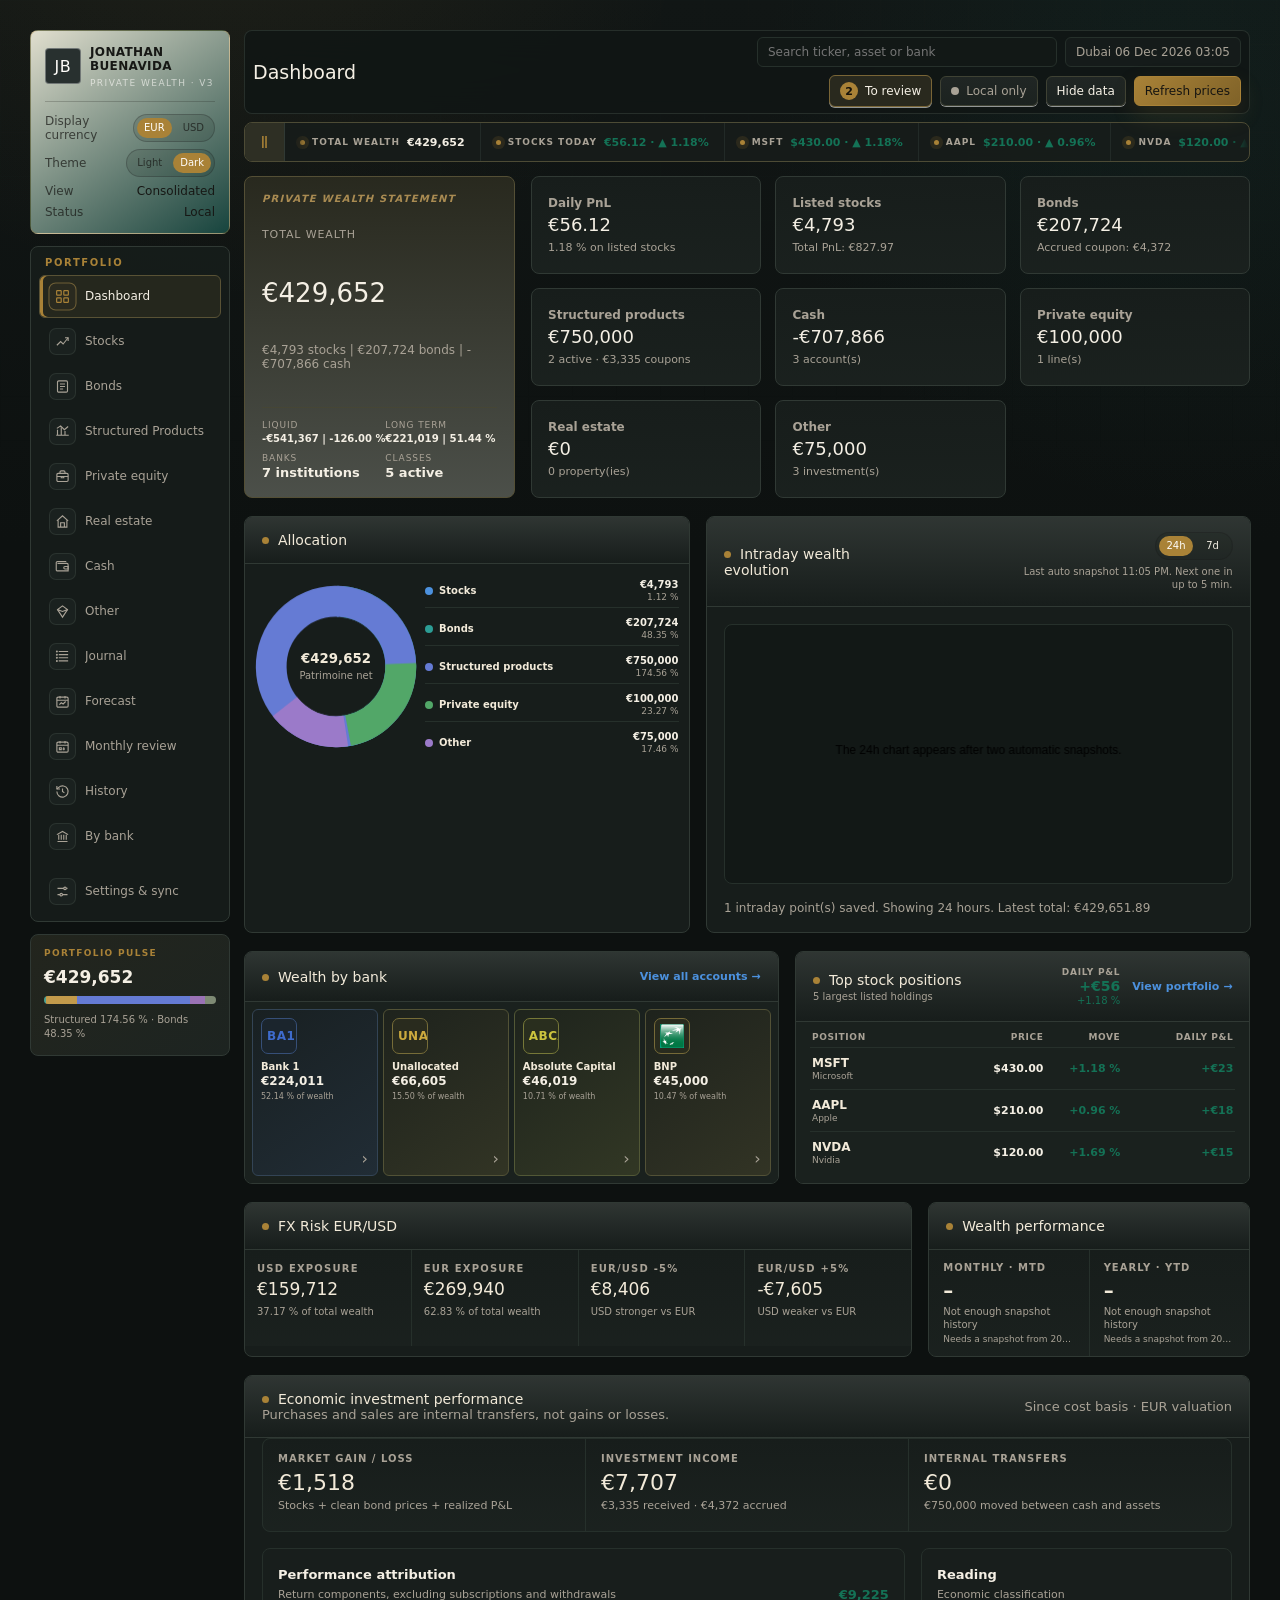
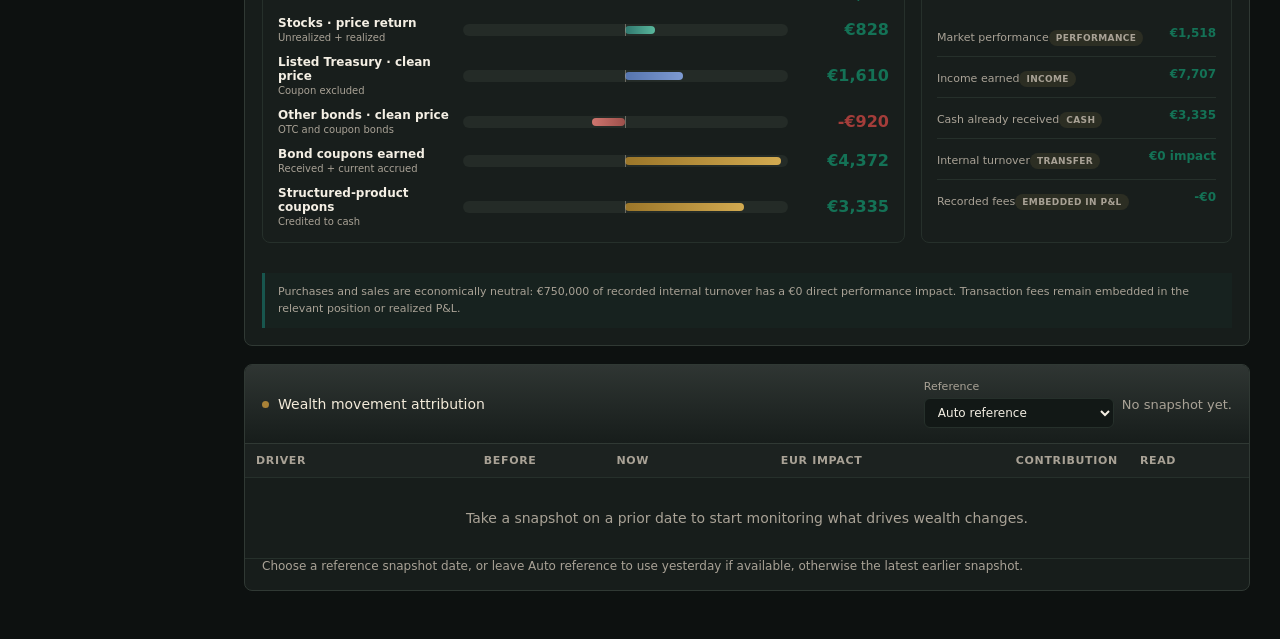
==== commit cf5c8730: "Mobile layout: bottom tab bar, menu drawer, no overflow (v24)" ====
--- a/index.html
+++ b/index.html
@@ -560,6 +560,110 @@
     .actions-item-buttons button { min-height: 28px; padding: 4px 9px; font-size: 12px; }
 
     button.nav.nav-settings { margin-top: 10px; }
+
+    /* ---------- Phone layout: bottom tab bar + menu drawer ---------- */
+    .mobile-tabbar, .nav-backdrop { display: none; }
+
+    @media (max-width: 780px) {
+      body { padding-bottom: calc(64px + env(safe-area-inset-bottom)); }
+      .app { padding: 10px 12px 16px; gap: 10px; }
+
+      .mobile-tabbar {
+        position: fixed;
+        left: 0;
+        right: 0;
+        bottom: 0;
+        z-index: 70;
+        display: grid;
+        grid-template-columns: repeat(5, minmax(0, 1fr));
+        padding: 4px 6px env(safe-area-inset-bottom);
+        border: 0;
+        border-top: 1px solid var(--line);
+        border-radius: 0;
+        background: color-mix(in srgb, var(--surface) 94%, transparent);
+        backdrop-filter: blur(14px);
+        box-shadow: 0 -8px 24px rgba(0, 0, 0, 0.18);
+      }
+      .mobile-tabbar::before { content: none; }
+      .tab-btn {
+        min-height: 56px;
+        display: grid;
+        place-items: center;
+        align-content: center;
+        gap: 3px;
+        padding: 6px 2px;
+        border: 0;
+        border-radius: 8px;
+        background: transparent;
+        box-shadow: none;
+        color: var(--muted);
+        font-size: 11px;
+        font-weight: 500;
+      }
+      .tab-btn svg { width: 22px; height: 22px; }
+      .tab-btn.active { color: var(--accent); }
+      .tab-btn:focus-visible { outline: 2px solid var(--accent); outline-offset: -2px; }
+
+      #appSidebar {
+        position: fixed;
+        top: 0;
+        bottom: 0;
+        left: 0;
+        z-index: 80;
+        width: min(320px, 86vw);
+        align-content: start;
+        padding: calc(12px + env(safe-area-inset-top)) 12px calc(16px + env(safe-area-inset-bottom));
+        overflow-y: auto;
+        overscroll-behavior: contain;
+        background: var(--bg);
+        border-right: 1px solid var(--line);
+        box-shadow: 18px 0 40px rgba(0, 0, 0, 0.35);
+        transform: translateX(-104%);
+        visibility: hidden;
+        transition: transform 260ms cubic-bezier(.2, .8, .2, 1), visibility 0s linear 260ms;
+      }
+      body.nav-open #appSidebar {
+        transform: none;
+        visibility: visible;
+        transition: transform 260ms cubic-bezier(.2, .8, .2, 1);
+      }
+      #appSidebar nav { grid-template-columns: 1fr; }
+      #appSidebar button.nav { min-height: 44px; font-size: 14px; }
+      .nav-backdrop {
+        position: fixed;
+        inset: 0;
+        z-index: 75;
+        display: block;
+        background: rgba(0, 0, 0, 0.45);
+      }
+      .nav-backdrop[hidden] { display: none; }
+      body.nav-open { overflow: hidden; }
+
+      body .app header { position: static; display: flex; flex-direction: column; align-items: stretch; gap: 8px; padding: 10px; }
+      header h1 { font-size: 20px; }
+      .top-tools { justify-content: flex-start; }
+      header .top-tools { display: grid; grid-template-columns: minmax(0, 1fr); justify-content: stretch; gap: 8px; width: 100%; }
+      header .global-search { width: 100%; margin: 0; }
+      header .global-search input { width: 100%; min-height: 40px; font-size: 16px; }
+      header .dubai-clock { display: none; }
+      header .toolbar { display: grid; grid-template-columns: 1fr 1fr; gap: 6px; width: 100%; }
+      header .toolbar .action-center, header .toolbar button { width: 100%; }
+      header .toolbar button { min-height: 40px; justify-content: center; }
+      header .toolbar .action-center:has(> .actions-pill[hidden]) { display: none; }
+      .market-ticker { position: static; }
+      input, select, textarea { max-width: 100%; }
+      .table-wrap { -webkit-overflow-scrolling: touch; overscroll-behavior-x: contain; }
+      .table-wrap > table { width: max-content; min-width: 100%; table-layout: auto; }
+      .table-wrap > table th, .table-wrap > table td { white-space: nowrap; }
+      .page > .grid.four { grid-template-columns: repeat(2, minmax(0, 1fr)); gap: 8px; }
+      .page > .grid.four .stat { min-height: 0; padding: 12px; }
+      .page > .grid.four .stat strong { font-size: 18px; overflow-wrap: anywhere; }
+      .structured-toast { bottom: calc(76px + env(safe-area-inset-bottom)); }
+    }
+
+    @media (max-width: 780px) and (prefers-reduced-motion: reduce) {
+      #appSidebar, body.nav-open #appSidebar { transition: none; }
+    }
     #page-settings .collapsible-panel.collapsed .collapsible-content { display: grid; }
     #page-settings .collapsible-panel.collapsed .status { display: block; }
     #page-settings .collapsible-panel.collapsed #hideKeyBtn { display: inline-flex; }
@@ -3328,7 +3432,8 @@
     }
 
     @media (max-width: 1080px) {
-      .app { grid-template-columns: 1fr; }
+      .app { grid-template-columns: minmax(0, 1fr); }
+      .app > * { min-width: 0; }
       aside { position: static; }
       nav { grid-template-columns: repeat(3, minmax(120px, 1fr)); }
       nav::before { grid-column: 1 / -1; }
@@ -3392,7 +3497,7 @@
 </head>
 <body>
   <main class="app">
-    <aside>
+    <aside id="appSidebar">
       <section class="brand">
         <div class="brand-lockup">
           <div class="brand-monogram" aria-hidden="true">JB</div>
@@ -4279,6 +4384,14 @@
         </section>
       </section>
     </div>
+    <div id="navBackdrop" class="nav-backdrop" hidden></div>
+    <nav id="mobileTabbar" class="mobile-tabbar" aria-label="Quick navigation">
+      <button type="button" class="tab-btn" data-tab-target="dashboard"><svg viewBox="0 0 24 24" fill="none" stroke="currentColor" stroke-width="1.8" aria-hidden="true"><rect x="3" y="3" width="7" height="7" rx="1"/><rect x="14" y="3" width="7" height="7" rx="1"/><rect x="3" y="14" width="7" height="7" rx="1"/><rect x="14" y="14" width="7" height="7" rx="1"/></svg><span>Overview</span></button>
+      <button type="button" class="tab-btn" data-tab-target="stocks"><svg viewBox="0 0 24 24" fill="none" stroke="currentColor" stroke-width="1.8" aria-hidden="true"><path d="M3 18 9 12l4 4 8-10"/><path d="M16 6h5v5"/></svg><span>Stocks</span></button>
+      <button type="button" class="tab-btn" data-tab-target="bonds"><svg viewBox="0 0 24 24" fill="none" stroke="currentColor" stroke-width="1.8" aria-hidden="true"><rect x="4" y="3" width="16" height="18" rx="2"/><path d="M8 8h8M8 12h8M8 16h5"/></svg><span>Bonds</span></button>
+      <button type="button" class="tab-btn" data-tab-target="structured"><svg viewBox="0 0 24 24" fill="none" stroke="currentColor" stroke-width="1.8" aria-hidden="true"><path d="M4 18V9M10 18V5M16 18v-7M22 18H2"/><path d="m3 7 6-4 6 6 6-5"/></svg><span>Structured</span></button>
+      <button type="button" class="tab-btn" id="mobileMenuBtn" aria-expanded="false" aria-controls="appSidebar"><svg viewBox="0 0 24 24" fill="none" stroke="currentColor" stroke-width="1.8" aria-hidden="true"><path d="M4 7h16M4 12h16M4 17h16"/></svg><span>Menu</span></button>
+    </nav>
   </main>
   <aside id="structuredToast" class="structured-toast" role="status" aria-live="polite" hidden>
     <strong id="structuredToastTitle">Structured product update</strong>
@@ -7150,6 +7263,12 @@
       saveState();
       document.querySelectorAll(".page").forEach(el => el.classList.toggle("active", el.id === `page-${page}`));
       document.querySelectorAll("button.nav").forEach(el => el.classList.toggle("active", el.dataset.pageTarget === page));
+      const primaryTab = document.querySelector(`.tab-btn[data-tab-target="${page}"]`);
+      document.querySelectorAll(".tab-btn").forEach(el => {
+        const active = primaryTab ? el === primaryTab : el.id === "mobileMenuBtn";
+        el.classList.toggle("active", active);
+        if (el.dataset.tabTarget) el.setAttribute("aria-current", el === primaryTab ? "page" : "false");
+      });
       const meta = pageMeta[page] || pageMeta.dashboard;
       els.pageEyebrow.textContent = meta[0];
       els.pageTitle.textContent = meta[1];
@@ -10953,6 +11072,35 @@
       if (event.key === "Escape" && els.txnEditModal.classList.contains("open")) closeTxnEditModal();
     });
     document.querySelectorAll("button.nav").forEach(button => button.addEventListener("click", () => setPage(button.dataset.pageTarget)));
+
+    const phoneLayout = window.matchMedia("(max-width: 780px)");
+    function setNavDrawer(open) {
+      const menuBtn = document.getElementById("mobileMenuBtn");
+      const backdrop = document.getElementById("navBackdrop");
+      const sidebar = document.getElementById("appSidebar");
+      const wasOpen = document.body.classList.contains("nav-open");
+      document.body.classList.toggle("nav-open", open);
+      if (backdrop) backdrop.hidden = !open;
+      menuBtn?.setAttribute("aria-expanded", String(open));
+      if (open) sidebar?.querySelector("button.nav.active, button.nav")?.focus();
+      else if (wasOpen) menuBtn?.focus();
+    }
+    document.querySelectorAll(".tab-btn[data-tab-target]").forEach(button => button.addEventListener("click", () => {
+      setNavDrawer(false);
+      setPage(button.dataset.tabTarget);
+      window.scrollTo({ top: 0 });
+    }));
+    document.getElementById("mobileMenuBtn")?.addEventListener("click", () => setNavDrawer(!document.body.classList.contains("nav-open")));
+    document.getElementById("navBackdrop")?.addEventListener("click", () => setNavDrawer(false));
+    document.querySelectorAll("#appSidebar button.nav").forEach(button => button.addEventListener("click", () => {
+      if (!phoneLayout.matches) return;
+      setNavDrawer(false);
+      window.scrollTo({ top: 0 });
+    }));
+    document.addEventListener("keydown", event => {
+      if (event.key === "Escape" && document.body.classList.contains("nav-open")) setNavDrawer(false);
+    });
+    phoneLayout.addEventListener("change", event => { if (!event.matches) setNavDrawer(false); });
     document.getElementById("syncPill")?.addEventListener("click", () => setPage("settings"));
     document.getElementById("actionsPill")?.addEventListener("click", event => {
       event.stopPropagation();
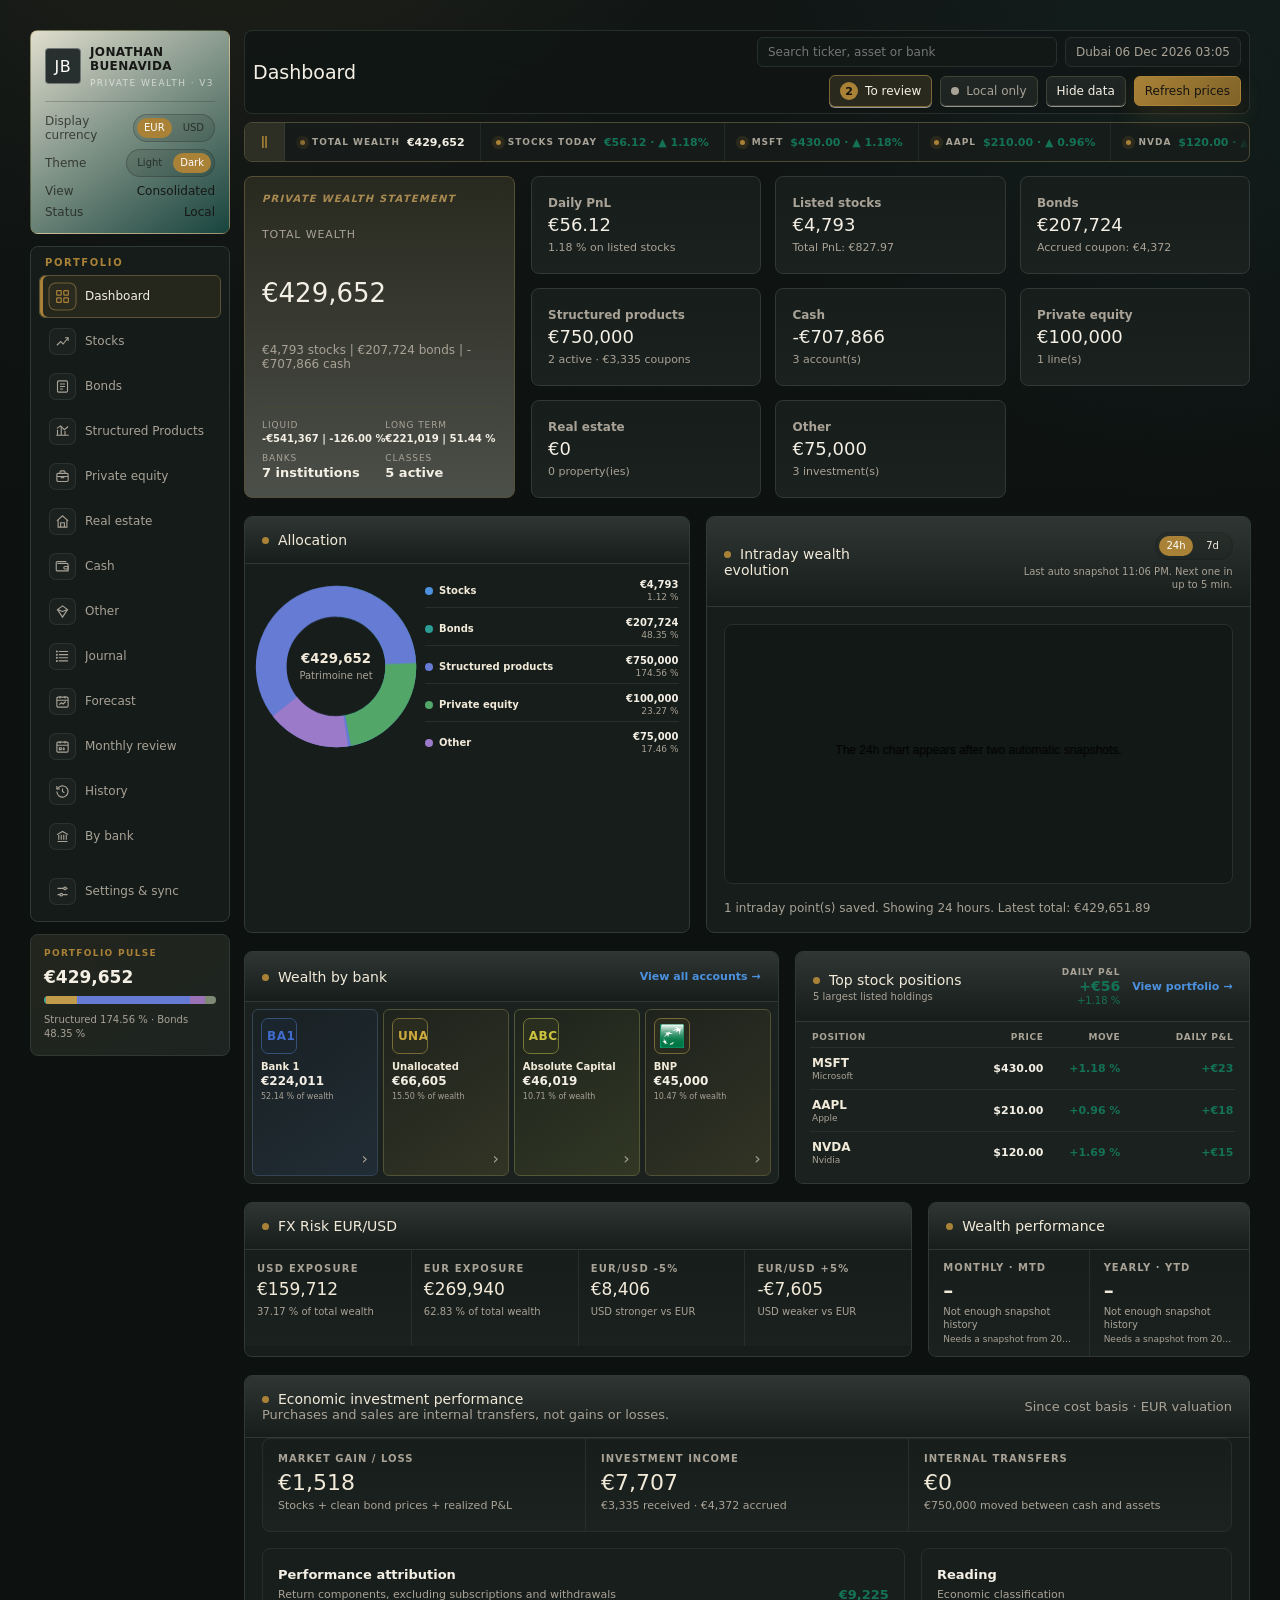
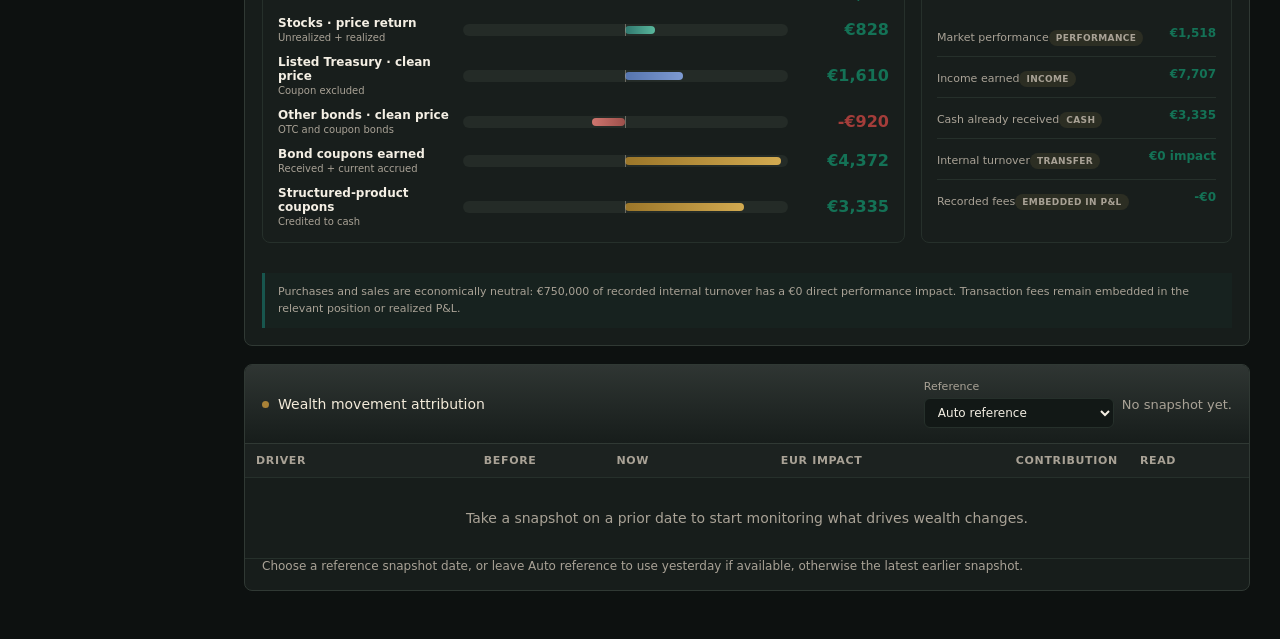
==== commit 5ae5e6bc: "Fix phone review panel layering and menu scroll (v26)" ====
--- a/index.html
+++ b/index.html
@@ -562,7 +562,8 @@
     button.nav.nav-settings { margin-top: 10px; }
 
     /* ---------- Phone layout: bottom tab bar + menu drawer ---------- */
-    .mobile-tabbar, .nav-backdrop { display: none; }
+    .mobile-tabbar, .nav-backdrop, .search-toggle, .phone-only-icon, .menu-privacy-row { display: none; }
+    .menu-privacy-row button { min-height: 26px; padding: 3px 10px; font-size: 11px; }
 
     @media (max-width: 780px) {
       body { padding-bottom: calc(64px + env(safe-area-inset-bottom)); }
@@ -611,7 +612,12 @@
         left: 0;
         z-index: 80;
         width: min(320px, 86vw);
+        height: 100vh;
+        height: 100dvh;
+        align-self: stretch;
         align-content: start;
+        -webkit-overflow-scrolling: touch;
+        touch-action: pan-y;
         padding: calc(12px + env(safe-area-inset-top)) 12px calc(16px + env(safe-area-inset-bottom));
         overflow-y: auto;
         overscroll-behavior: contain;
@@ -639,17 +645,56 @@
       .nav-backdrop[hidden] { display: none; }
       body.nav-open { overflow: hidden; }
 
-      body .app header { position: static; display: flex; flex-direction: column; align-items: stretch; gap: 8px; padding: 10px; }
-      header h1 { font-size: 20px; }
-      .top-tools { justify-content: flex-start; }
-      header .top-tools { display: grid; grid-template-columns: minmax(0, 1fr); justify-content: stretch; gap: 8px; width: 100%; }
-      header .global-search { width: 100%; margin: 0; }
+      /* One-row header: title on the left, icon actions on the right, search on demand */
+      body .app header {
+        position: static;
+        display: grid;
+        grid-template-columns: minmax(0, 1fr) repeat(4, auto);
+        align-items: center;
+        column-gap: 0;
+        row-gap: 8px;
+        padding: 8px 8px 8px 12px;
+        backdrop-filter: none;
+        -webkit-backdrop-filter: none;
+      }
+      header .actions-panel {
+        position: fixed;
+        top: calc(env(safe-area-inset-top) + 70px);
+        left: 12px;
+        right: 12px;
+        width: auto;
+        max-height: calc(100dvh - env(safe-area-inset-top) - 160px);
+        overflow-y: auto;
+        z-index: 90;
+      }
+      header .actions-item { grid-template-columns: 8px minmax(0, 1fr); }
+      header .actions-item-buttons { grid-column: 2; }
+      header .actions-item-buttons button { min-height: 36px; padding: 6px 14px; }
+      header > div:first-child { grid-column: 1; grid-row: 1; min-width: 0; }
+      header h1 { font-size: 20px; white-space: nowrap; overflow: hidden; text-overflow: ellipsis; }
+      header .top-tools, header .toolbar { display: contents; }
+      header .dubai-clock, header #privacyToggle { display: none; }
+      header .action-center, header .sync-pill, header .search-toggle, header #refreshBtn { grid-row: 1; margin-left: 6px; }
+      header .sync-pill:not([data-sync-state="warn"]):not([data-sync-state="bad"]) { display: none; }
+      header .sync-pill { min-height: 40px; padding: 6px 10px; }
+      header .search-toggle, header #refreshBtn {
+        display: inline-grid;
+        place-items: center;
+        width: 40px;
+        height: 40px;
+        min-height: 40px;
+        padding: 0;
+      }
+      header .phone-only-icon, header .search-toggle svg { display: block; width: 20px; height: 20px; }
+      header .btn-label { display: none; }
+      header .actions-pill { min-height: 40px; padding: 6px 10px; gap: 5px; }
+      header .actions-pill .phone-only-icon { width: 18px; height: 18px; }
+      header .action-center:has(> .actions-pill[hidden]) { display: none; }
+      header .global-search { display: none; grid-column: 1 / -1; grid-row: 2; width: 100%; margin: 0; }
+      header.search-open .global-search { display: block; }
+      header.search-open .search-toggle { color: var(--accent); border-color: color-mix(in srgb, var(--accent) 55%, var(--line)); }
       header .global-search input { width: 100%; min-height: 40px; font-size: 16px; }
-      header .dubai-clock { display: none; }
-      header .toolbar { display: grid; grid-template-columns: 1fr 1fr; gap: 6px; width: 100%; }
-      header .toolbar .action-center, header .toolbar button { width: 100%; }
-      header .toolbar button { min-height: 40px; justify-content: center; }
-      header .toolbar .action-center:has(> .actions-pill[hidden]) { display: none; }
+      .menu-privacy-row { display: flex; }
       .market-ticker { position: static; }
       input, select, textarea { max-width: 100%; }
       .table-wrap { -webkit-overflow-scrolling: touch; overscroll-behavior-x: contain; }
@@ -3521,6 +3566,10 @@
               <button id="themeDark" type="button" data-theme-choice="dark" aria-pressed="true">Dark</button>
             </div>
           </div>
+          <div class="brand-row menu-privacy-row">
+            <span>Privacy</span>
+            <button id="privacyToggleMenu" class="mini" type="button" aria-pressed="false">Hide data</button>
+          </div>
           <div class="brand-row"><span>View</span><strong>Consolidated</strong></div>
           <div class="brand-row"><span>Status</span><strong>Local</strong></div>
         </div>
@@ -3565,7 +3614,7 @@
           <div class="toolbar">
             <div class="action-center">
               <button id="actionsPill" class="actions-pill" type="button" aria-expanded="false" aria-controls="actionsPanel" hidden>
-                <span class="actions-count" id="actionsCount">0</span><span id="actionsLabel">To review</span>
+                <svg class="phone-only-icon" viewBox="0 0 24 24" fill="none" stroke="currentColor" stroke-width="1.8" aria-hidden="true"><path d="M6 8a6 6 0 1 1 12 0c0 7 3 8 3 8H3s3-1 3-8"/><path d="M10 20a2 2 0 0 0 4 0"/></svg><span class="actions-count" id="actionsCount">0</span><span id="actionsLabel" class="btn-label">To review</span>
               </button>
               <div id="actionsPanel" class="actions-panel" role="region" aria-label="Items to review" hidden>
                 <ul id="actionsList" class="actions-list"></ul>
@@ -3575,7 +3624,8 @@
               <span class="sync-dot" aria-hidden="true"></span><span id="syncPillLabel">Local only</span>
             </button>
             <button id="privacyToggle" type="button" aria-pressed="false">Hide data</button>
-            <button id="refreshBtn" class="primary" type="button">Refresh prices</button>
+            <button id="searchToggle" class="search-toggle" type="button" aria-expanded="false" aria-controls="globalSearch" aria-label="Search ticker, asset or bank"><svg viewBox="0 0 24 24" fill="none" stroke="currentColor" stroke-width="1.8" aria-hidden="true"><circle cx="11" cy="11" r="7"/><path d="m20 20-3.5-3.5"/></svg></button>
+            <button id="refreshBtn" class="primary" type="button" aria-label="Refresh prices"><svg class="phone-only-icon" viewBox="0 0 24 24" fill="none" stroke="currentColor" stroke-width="1.8" aria-hidden="true"><path d="M20 12a8 8 0 1 1-2.3-5.6"/><path d="M20 4v5h-5"/></svg><span class="btn-label">Refresh prices</span></button>
             <input id="importFile" class="hidden" type="file" accept="application/json">
           </div>
         </div>
@@ -6168,6 +6218,7 @@
       pill.dataset.tone = due ? "due" : "info";
       document.getElementById("actionsCount").textContent = String(due || actionItems.length);
       document.getElementById("actionsLabel").textContent = due ? "To review" : (actionItems.length > 1 ? "Updates" : "Update");
+      pill.setAttribute("aria-label", `${due || actionItems.length} ${due ? "to review" : (actionItems.length > 1 ? "updates" : "update")}`);
       list.innerHTML = actionItems.map((item, index) => `
         <li class="actions-item" data-tone="${item.tone}">
           <span class="actions-item-dot" aria-hidden="true"></span>
@@ -7362,6 +7413,11 @@
       els.privacyToggle.textContent = state.privacyMode ? "Show data" : "Hide data";
       els.privacyToggle.classList.toggle("privacy-on", state.privacyMode === true);
       els.privacyToggle.setAttribute("aria-pressed", String(state.privacyMode === true));
+      const menuPrivacy = document.getElementById("privacyToggleMenu");
+      if (menuPrivacy) {
+        menuPrivacy.textContent = state.privacyMode ? "Show data" : "Hide data";
+        menuPrivacy.setAttribute("aria-pressed", String(state.privacyMode === true));
+      }
     }
 
     function renderDashboardCurrencyToggle() {
@@ -11250,6 +11306,26 @@
     });
     document.getElementById("refreshBtn").addEventListener("click", refreshQuotes);
     document.getElementById("privacyToggle").addEventListener("click", togglePrivacyMode);
+    document.getElementById("privacyToggleMenu")?.addEventListener("click", togglePrivacyMode);
+    function setSearchOpen(open) {
+      const header = document.querySelector("header");
+      const toggle = document.getElementById("searchToggle");
+      header?.classList.toggle("search-open", open);
+      toggle?.setAttribute("aria-expanded", String(open));
+      if (open) document.getElementById("globalSearch")?.focus();
+    }
+    document.getElementById("searchToggle")?.addEventListener("click", () => {
+      setSearchOpen(!document.querySelector("header")?.classList.contains("search-open"));
+    });
+    document.getElementById("globalSearch")?.addEventListener("keydown", event => {
+      if (event.key === "Escape") {
+        setSearchOpen(false);
+        document.getElementById("searchToggle")?.focus();
+      }
+    });
+    document.getElementById("globalSearch")?.addEventListener("blur", event => {
+      if (!event.target.value && event.relatedTarget?.id !== "searchToggle") setSearchOpen(false);
+    });
     els.kpiModalClose.addEventListener("click", closeKpiDetail);
     els.dewsCreditModalClose.addEventListener("click", closeDewsCreditModal);
     els.confirmDewsCreditBtn.addEventListener("click", confirmDewsCredit);
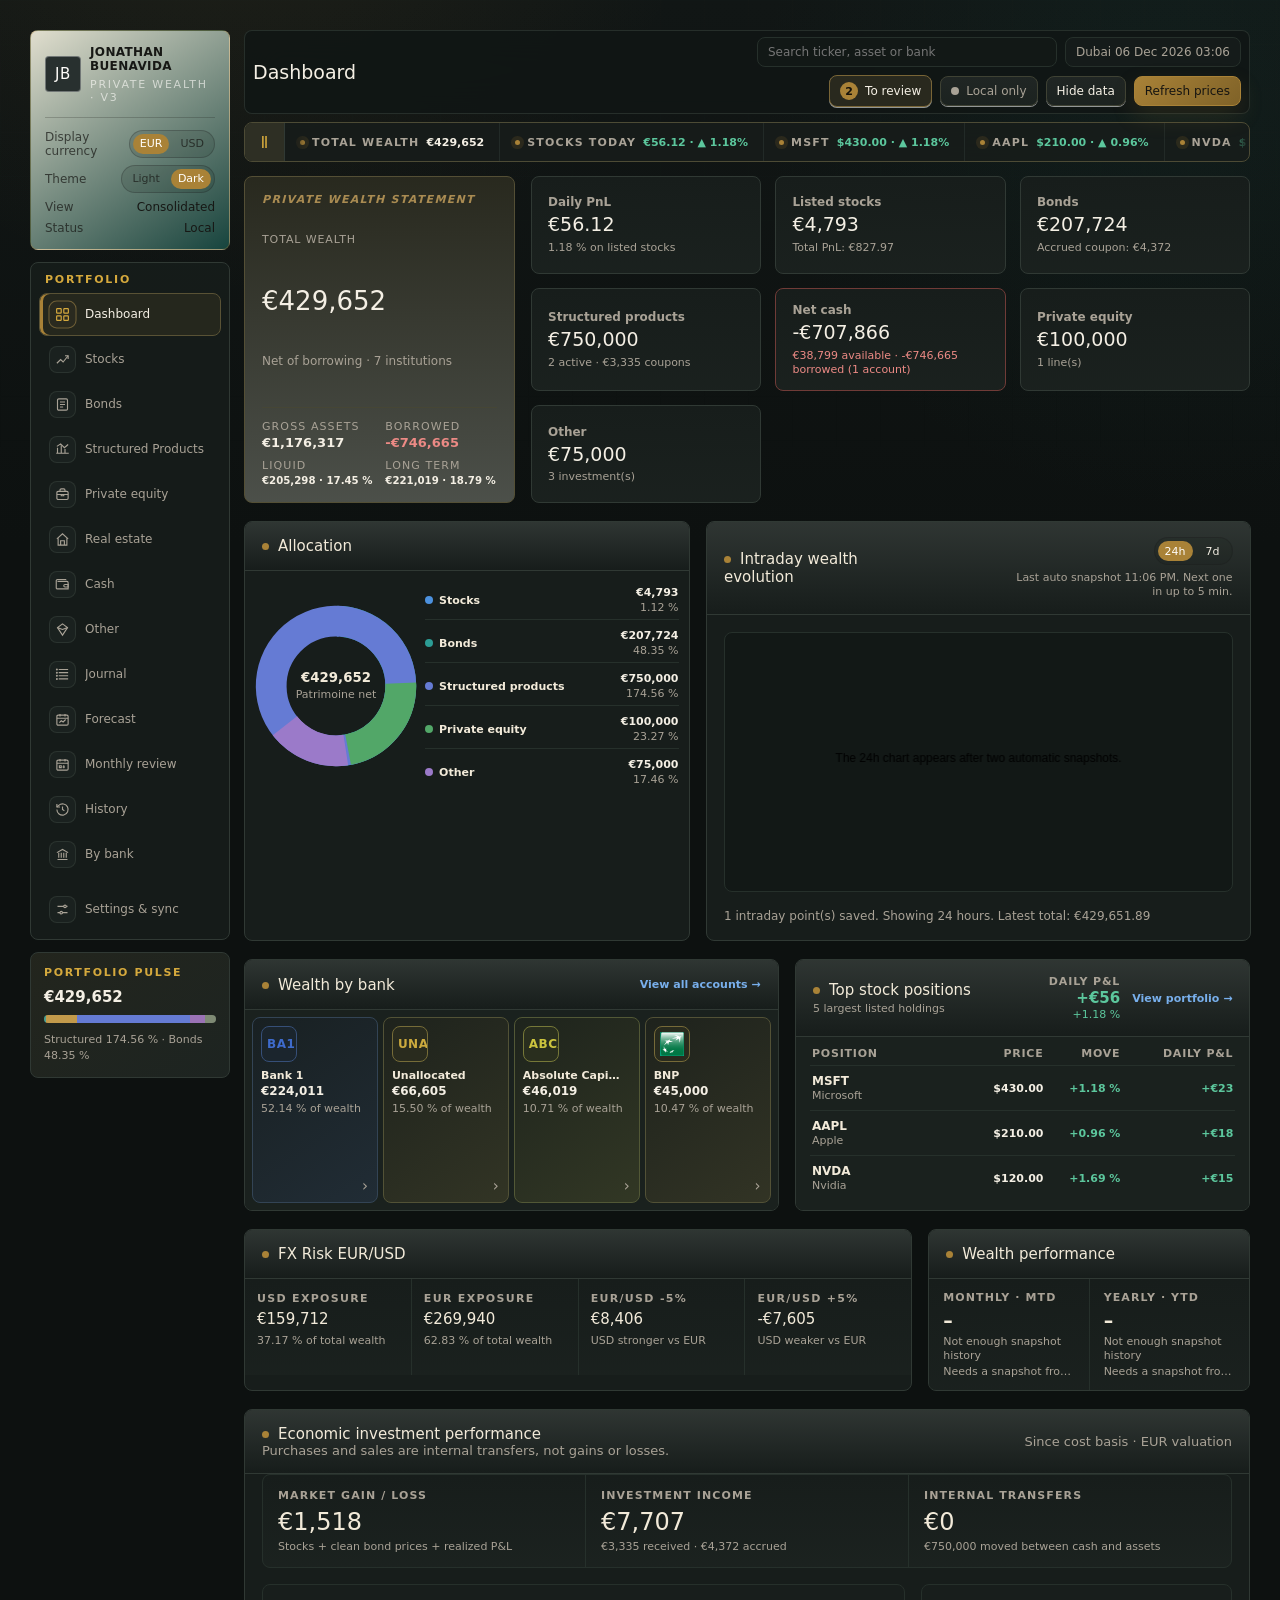
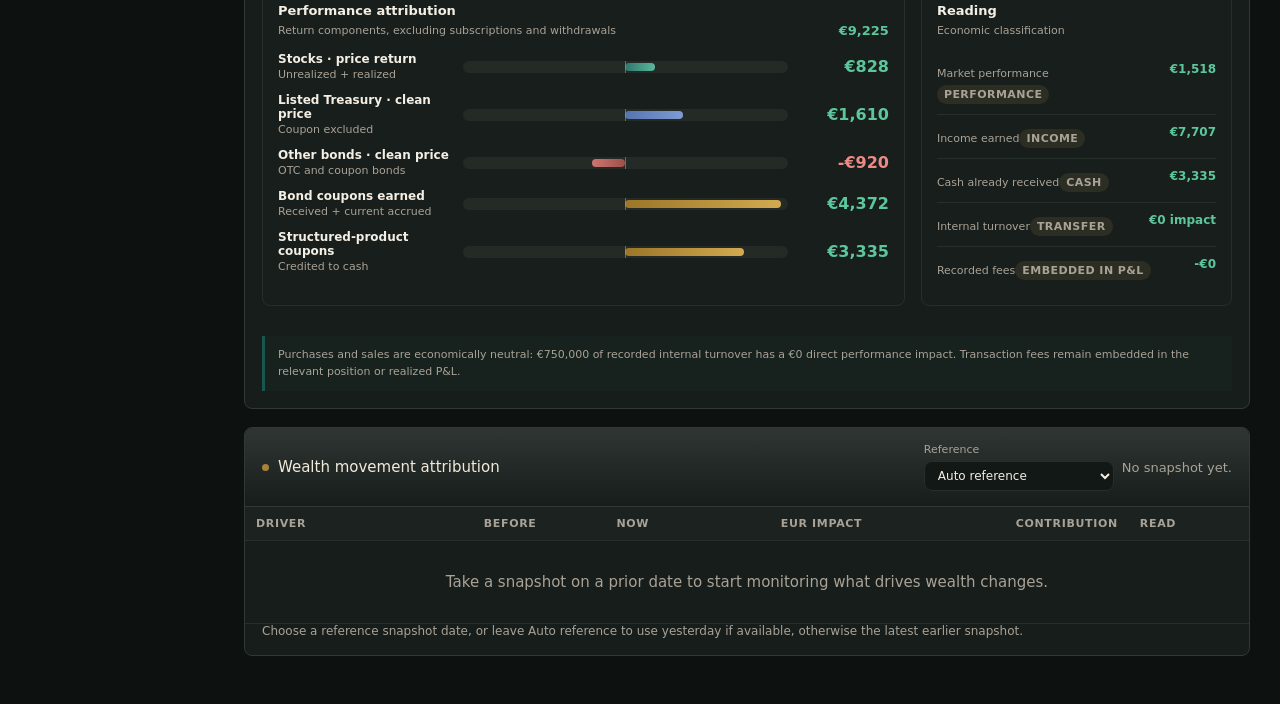
==== commit 0207e044: "Assets vs borrowing, readable design, split into 3 files (v27)" ====
--- a/index.html
+++ b/index.html
@@ -12,3533 +12,7 @@
   <meta name="color-scheme" content="light dark">
   <link rel="manifest" href="manifest.json">
   <link rel="apple-touch-icon" href="icons/apple-touch-icon.png">
-  <style>
-    :root {
-      color-scheme: dark;
-      --bg: light-dark(#f4f1ea, #0d1110);
-      --surface: light-dark(#fbf8f0, #111615);
-      --panel: light-dark(#fffdf8, #171d1b);
-      --panel-2: light-dark(#f7f2e8, #1d2421);
-      --panel-3: light-dark(#ede5d7, #222a27);
-      --ink: light-dark(#172622, #f2ead9);
-      --text: light-dark(#1a211f, #f4efe4);
-      --muted: light-dark(#69716b, #a9a296);
-      --line: light-dark(#ded5c4, #303934);
-      --line-soft: light-dark(#eee7da, #26302b);
-      --good: #147256;
-      --bad: #a43d3a;
-      --accent: #a98237;
-      --accent-2: #18564e;
-      --warn: #9a6818;
-      --shadow: light-dark(0 16px 42px rgba(34, 29, 19, 0.08), 0 18px 48px rgba(0, 0, 0, 0.32));
-      --shadow-soft: light-dark(0 8px 22px rgba(34, 29, 19, 0.06), 0 10px 26px rgba(0, 0, 0, 0.24));
-      font-family: "Aptos", "Segoe UI", ui-sans-serif, system-ui, -apple-system, BlinkMacSystemFont, sans-serif;
-    }
-
-    :root[data-theme="light"] { color-scheme: light; }
-    :root[data-theme="dark"] { color-scheme: dark; }
-
-    * { box-sizing: border-box; }
-
-    body {
-      margin: 0;
-      min-width: 320px;
-      min-height: 100svh;
-      padding-top: env(safe-area-inset-top);
-      padding-bottom: env(safe-area-inset-bottom);
-      color: var(--text);
-      background:
-        radial-gradient(circle at 18% -8%, light-dark(rgba(169, 130, 55, 0.20), rgba(169, 130, 55, 0.10)), transparent 30rem),
-        radial-gradient(circle at 92% 4%, light-dark(rgba(24, 86, 78, 0.15), rgba(24, 86, 78, 0.13)), transparent 26rem),
-        linear-gradient(180deg, var(--surface) 0%, var(--bg) 34rem);
-    }
-
-    body::before {
-      content: "";
-      position: fixed;
-      inset: 0;
-      pointer-events: none;
-      background-image:
-        linear-gradient(color-mix(in srgb, var(--line-soft) 28%, transparent) 1px, transparent 1px),
-        linear-gradient(90deg, color-mix(in srgb, var(--line-soft) 24%, transparent) 1px, transparent 1px);
-      background-size: 44px 44px;
-      mask-image: linear-gradient(180deg, rgba(0, 0, 0, 0.22), transparent 52%);
-    }
-
-    button, input, select { font: inherit; }
-
-    button {
-      min-height: 36px;
-      border: 1px solid color-mix(in srgb, var(--line) 88%, var(--accent) 12%);
-      border-radius: 6px;
-      padding: 8px 13px;
-      color: var(--text);
-      background: linear-gradient(180deg, color-mix(in srgb, var(--panel) 96%, #fff 4%), color-mix(in srgb, var(--panel-2) 78%, var(--panel) 22%));
-      box-shadow: 0 1px 0 color-mix(in srgb, #fff 55%, transparent);
-      cursor: pointer;
-      transition: border-color 160ms ease, background 160ms ease, transform 160ms ease, box-shadow 160ms ease;
-    }
-
-    button:hover {
-      border-color: var(--accent);
-      background: color-mix(in srgb, var(--panel) 84%, var(--accent) 16%);
-      box-shadow: var(--shadow-soft);
-      transform: translateY(-1px);
-    }
-
-    button.primary {
-      color: light-dark(#fffdfa, #151411);
-      border-color: var(--accent);
-      background: linear-gradient(135deg, var(--accent), #7f6228);
-      box-shadow: 0 10px 24px light-dark(rgba(127, 98, 40, 0.22), rgba(169, 130, 55, 0.16));
-    }
-
-    button.nav {
-      position: relative;
-      display: flex;
-      align-items: center;
-      text-align: left;
-      background: transparent;
-      border-color: transparent;
-      color: var(--muted);
-      width: 100%;
-      box-shadow: none;
-    }
-
-    button.nav.active {
-      color: var(--text);
-      border-color: color-mix(in srgb, var(--accent) 34%, var(--line) 66%);
-      background: color-mix(in srgb, var(--panel) 80%, var(--accent) 10%);
-      box-shadow: inset 3px 0 0 var(--accent);
-    }
-
-    button.danger { color: var(--bad); }
-
-    button.privacy-on {
-      color: light-dark(#fffdfa, #151411);
-      border-color: var(--accent-2);
-      background: linear-gradient(135deg, var(--accent-2), #123f39);
-    }
-
-    input, select {
-      width: 100%;
-      min-height: 36px;
-      border: 1px solid var(--line-soft);
-      border-radius: 6px;
-      padding: 8px 10px;
-      color: var(--text);
-      background: light-dark(#fffefa, #121816);
-      outline: none;
-    }
-
-    input:focus, select:focus {
-      border-color: var(--accent);
-      box-shadow: 0 0 0 3px color-mix(in srgb, var(--accent) 18%, transparent);
-    }
-
-    label {
-      display: grid;
-      gap: 5px;
-      color: var(--muted);
-      font-size: 11px;
-      font-weight: 500;
-      letter-spacing: 0.06em;
-      text-transform: uppercase;
-    }
-
-    .app {
-      display: grid;
-      grid-template-columns: 200px minmax(0, 1fr);
-      gap: 14px;
-      max-width: 1560px;
-      margin: 0 auto;
-      padding: 30px;
-      position: relative;
-      z-index: 1;
-    }
-
-    aside {
-      position: sticky;
-      top: 22px;
-      align-self: start;
-      display: grid;
-      gap: 12px;
-    }
-
-    .brand {
-      padding: 14px;
-      border: 1px solid color-mix(in srgb, var(--accent) 35%, transparent);
-      border-radius: 8px;
-      background:
-        linear-gradient(145deg, color-mix(in srgb, var(--ink) 92%, var(--accent-2) 8%), color-mix(in srgb, var(--accent-2) 72%, #101816 28%)),
-        var(--ink);
-      box-shadow: var(--shadow);
-      color: light-dark(#fffdfa, #171815);
-    }
-
-    .brand h1 {
-      margin: 0;
-      font-size: 12px;
-      font-weight: 600;
-      letter-spacing: 0.03em;
-      line-height: 1.2;
-      text-transform: uppercase;
-    }
-
-    .brand-lockup {
-      display: flex;
-      align-items: center;
-      gap: 9px;
-    }
-
-    .brand-monogram {
-      display: grid;
-      width: 36px;
-      height: 36px;
-      flex: 0 0 36px;
-      place-items: center;
-      border: 1px solid color-mix(in srgb, #fff 34%, transparent);
-      border-radius: 4px;
-      color: #fffdfa;
-      background: color-mix(in srgb, #10202e 84%, var(--accent) 16%);
-      font-size: 16px;
-      font-weight: 300;
-      letter-spacing: 0.04em;
-    }
-
-    .brand-role {
-      margin: 4px 0 0;
-      color: rgba(255, 253, 250, 0.62);
-      font-size: 9px;
-      letter-spacing: 0.16em;
-      text-transform: uppercase;
-    }
-
-    .brand-card {
-      display: grid;
-      gap: 7px;
-      margin-top: 13px;
-      padding-top: 12px;
-      border-top: 1px solid light-dark(rgba(255, 253, 250, 0.22), rgba(23, 24, 21, 0.22));
-      font-size: 12px;
-    }
-
-    .brand-row {
-      display: flex;
-      align-items: center;
-      justify-content: space-between;
-      gap: 10px;
-      color: light-dark(rgba(255, 253, 250, 0.72), rgba(23, 24, 21, 0.72));
-    }
-
-    .brand-row strong {
-      color: light-dark(#fffdfa, #171815);
-      font-weight: 500;
-    }
-
-    .brand .eyebrow, .brand .muted { color: light-dark(rgba(255, 253, 250, 0.72), rgba(23, 24, 21, 0.72)); }
-
-    nav {
-      display: grid;
-      gap: 2px;
-      padding: 8px;
-      border: 1px solid var(--line);
-      border-radius: 8px;
-      background: color-mix(in srgb, var(--panel) 90%, transparent);
-      box-shadow: var(--shadow);
-    }
-
-    nav::before {
-      content: "Portfolio";
-      margin: 2px 6px 5px;
-      color: var(--accent);
-      font-size: 10px;
-      font-weight: 700;
-      letter-spacing: 0.16em;
-      text-transform: uppercase;
-    }
-
-    button.nav {
-      min-height: 36px;
-      padding: 7px 9px;
-      font-size: 12px;
-      gap: 9px;
-      overflow: hidden;
-    }
-
-    .nav-icon {
-      display: grid;
-      width: 27px;
-      height: 27px;
-      flex: 0 0 27px;
-      place-items: center;
-      border: 1px solid color-mix(in srgb, var(--line) 78%, transparent);
-      border-radius: 7px;
-      color: var(--muted);
-      background: color-mix(in srgb, var(--panel-2) 82%, transparent);
-      transition: color 160ms ease, border-color 160ms ease, background 160ms ease, transform 160ms ease;
-    }
-
-    .nav-icon svg { width: 15px; height: 15px; }
-    .nav-label { min-width: 0; overflow: hidden; text-overflow: ellipsis; }
-
-    button.nav:hover .nav-icon,
-    button.nav.active .nav-icon {
-      color: var(--accent);
-      border-color: color-mix(in srgb, var(--accent) 52%, var(--line) 48%);
-      background: color-mix(in srgb, var(--accent) 13%, var(--panel) 87%);
-      transform: scale(1.04);
-    }
-
-    .sidebar-pulse {
-      display: grid;
-      gap: 9px;
-      padding: 13px;
-      border: 1px solid var(--line);
-      border-radius: 8px;
-      background: linear-gradient(145deg, color-mix(in srgb, var(--panel) 92%, var(--accent) 8%), var(--panel-2));
-      box-shadow: var(--shadow-soft);
-      cursor: pointer;
-    }
-
-    .sidebar-pulse:hover { border-color: color-mix(in srgb, var(--accent) 55%, var(--line) 45%); }
-    .sidebar-pulse-label { color: var(--accent); font-size: 9px; font-weight: 800; letter-spacing: 0.15em; text-transform: uppercase; }
-    .sidebar-pulse strong { font-size: 17px; font-variant-numeric: tabular-nums; }
-    .sidebar-pulse small { color: var(--muted); font-size: 10px; line-height: 1.45; }
-
-    .mini-allocation {
-      display: flex;
-      width: 100%;
-      height: 8px;
-      overflow: hidden;
-      border-radius: 999px;
-      background: var(--line-soft);
-    }
-
-    .mini-allocation span {
-      min-width: 2px;
-      height: 100%;
-      transform-origin: left;
-      animation: mini-segment-in 540ms cubic-bezier(.2,.75,.25,1) both;
-    }
-
-    .mini-allocation .stocks { background: #4a9f8f; }
-    .mini-allocation .bonds { background: #c29a4b; }
-    .mini-allocation .structured { background: #657bd4; }
-    .mini-allocation .cash { background: #6f91ba; }
-    .mini-allocation .private { background: #9a72b5; }
-    .mini-allocation .realestate { background: #b8755f; }
-    .mini-allocation .divers { background: #7e8a74; }
-
-    .market-ticker {
-      --ticker-duration: 30s;
-      position: sticky;
-      top: var(--app-header-height, 82px);
-      z-index: 19;
-      display: grid;
-      grid-template-columns: auto minmax(0, 1fr);
-      align-items: stretch;
-      margin: 0 0 14px;
-      overflow: hidden;
-      border: 1px solid color-mix(in srgb, var(--accent) 24%, var(--line) 76%);
-      border-radius: 8px;
-      background: color-mix(in srgb, var(--panel) 92%, transparent);
-      box-shadow: var(--shadow-soft);
-      backdrop-filter: blur(18px);
-    }
-
-    .ticker-control {
-      position: relative;
-      z-index: 2;
-      width: 40px;
-      min-height: 38px;
-      padding: 0;
-      border: 0;
-      border-right: 1px solid var(--line);
-      border-radius: 0;
-      color: var(--accent);
-      background: color-mix(in srgb, var(--panel-2) 88%, var(--accent) 12%);
-      box-shadow: none;
-    }
-
-    .ticker-viewport {
-      min-width: 0;
-      overflow: hidden;
-      mask-image: linear-gradient(90deg, transparent, #000 22px, #000 calc(100% - 22px), transparent);
-    }
-
-    .ticker-track {
-      display: flex;
-      width: max-content;
-      will-change: transform;
-      animation: ticker-scroll var(--ticker-duration) linear infinite;
-    }
-
-    .ticker-set { display: flex; flex: none; min-width: max-content; }
-
-    .ticker-item {
-      display: inline-flex;
-      min-height: 38px;
-      align-items: center;
-      gap: 7px;
-      padding: 6px 15px;
-      border: 0;
-      border-right: 1px solid color-mix(in srgb, var(--line-soft) 78%, transparent);
-      border-radius: 0;
-      color: var(--text);
-      background: transparent;
-      box-shadow: none;
-      white-space: nowrap;
-    }
-
-    .ticker-item:hover,
-    .ticker-item:focus-visible {
-      transform: none;
-      color: var(--text);
-      background: color-mix(in srgb, var(--accent) 11%, var(--panel) 89%);
-      box-shadow: inset 0 -2px 0 var(--accent);
-    }
-
-    .ticker-label { color: var(--muted); font-size: 9px; font-weight: 800; letter-spacing: 0.11em; text-transform: uppercase; }
-    .ticker-value { font-size: 11px; font-weight: 700; font-variant-numeric: tabular-nums; }
-    .ticker-arrow { font-size: 9px; }
-    .ticker-dot { width: 5px; height: 5px; border-radius: 999px; background: var(--accent); box-shadow: 0 0 0 4px color-mix(in srgb, var(--accent) 14%, transparent); }
-    .market-ticker:hover .ticker-track,
-    .ticker-viewport:focus-within .ticker-track,
-    .market-ticker.paused .ticker-track { animation-play-state: paused; }
-
-    body.privacy-mode .ticker-private,
-    body.privacy-mode #sidebarTotal,
-    body.privacy-mode #sidebarAllocationMini,
-    body.privacy-mode #sidebarAllocationText { filter: blur(7px); user-select: none; }
-
-    .page.active { animation: page-reveal 360ms cubic-bezier(.2,.72,.25,1) both; }
-    .stat, .panel, .executive-cell { transition: border-color 180ms ease, box-shadow 180ms ease, transform 180ms ease; }
-    .stat:hover, .panel:hover { border-color: color-mix(in srgb, var(--accent) 30%, var(--line) 70%); }
-    .bar-fill { transform-origin: left; animation: bar-grow 680ms cubic-bezier(.2,.78,.25,1) both; }
-
-    @keyframes ticker-scroll { from { transform: translateX(0); } to { transform: translateX(-50%); } }
-    @keyframes page-reveal { from { opacity: 0; transform: translateY(7px); } to { opacity: 1; transform: translateY(0); } }
-    @keyframes bar-grow { from { transform: scaleX(0); } to { transform: scaleX(1); } }
-    @keyframes mini-segment-in { from { transform: scaleX(0); opacity: 0.4; } to { transform: scaleX(1); opacity: 1; } }
-
-    @media (prefers-reduced-motion: reduce) {
-      *, *::before, *::after { scroll-behavior: auto !important; transition-duration: 0.01ms !important; animation-duration: 0.01ms !important; animation-iteration-count: 1 !important; }
-      .ticker-track { animation: none !important; transform: none !important; }
-    }
-
-    header {
-      position: sticky;
-      top: 0;
-      z-index: 20;
-      display: flex;
-      gap: 12px;
-      align-items: center;
-      justify-content: space-between;
-      margin-bottom: 8px;
-      padding: 6px 8px;
-      border: 1px solid color-mix(in srgb, var(--line) 72%, transparent);
-      border-radius: 8px;
-      background: color-mix(in srgb, var(--surface) 88%, transparent);
-      backdrop-filter: blur(18px);
-      box-shadow: var(--shadow-soft);
-    }
-
-    h1 {
-      margin: 0;
-      font-size: 19px;
-      font-weight: 500;
-      letter-spacing: 0;
-    }
-
-    h2 {
-      margin: 0;
-      font-size: 14px;
-      font-weight: 500;
-      color: var(--ink);
-    }
-
-    .eyebrow {
-      margin: 0 0 8px;
-      color: var(--accent);
-      font-size: 11px;
-      font-weight: 600;
-      letter-spacing: 0.16em;
-      text-transform: uppercase;
-    }
-
-    .muted, .subtitle {
-      color: var(--muted);
-      font-size: 13px;
-    }
-
-    .subtitle { margin: 0; }
-
-    header .eyebrow {
-      margin-bottom: 2px;
-      font-size: 9px;
-      letter-spacing: 0.13em;
-    }
-
-    header .subtitle { display: none; }
-    header .eyebrow { display: none; }
-
-    .sync-pill {
-      display: inline-flex;
-      align-items: center;
-      gap: 7px;
-      color: var(--muted);
-    }
-    .sync-dot {
-      width: 8px;
-      height: 8px;
-      border-radius: 999px;
-      background: var(--muted);
-      flex: none;
-    }
-    .sync-pill[data-sync-state="ok"] .sync-dot { background: var(--good); }
-    .sync-pill[data-sync-state="busy"] .sync-dot { background: var(--accent); animation: sync-pulse 1.2s ease-in-out infinite; }
-    .sync-pill[data-sync-state="warn"] .sync-dot { background: var(--warn); }
-    .sync-pill[data-sync-state="bad"] { color: var(--text); border-color: color-mix(in srgb, var(--bad) 55%, var(--line)); }
-    .sync-pill[data-sync-state="bad"] .sync-dot { background: var(--bad); }
-    @keyframes sync-pulse { 50% { opacity: .35; } }
-    @media (prefers-reduced-motion: reduce) { .sync-pill .sync-dot { animation: none; } }
-
-    .action-center { position: relative; }
-    .actions-pill {
-      display: inline-flex;
-      align-items: center;
-      gap: 7px;
-      border-color: color-mix(in srgb, var(--accent) 60%, var(--line));
-      color: var(--text);
-      background: color-mix(in srgb, var(--accent) 12%, var(--panel));
-    }
-    .actions-pill[hidden] { display: none; }
-    .actions-pill[data-tone="info"] { border-color: var(--line); background: var(--panel); color: var(--muted); }
-    .actions-count {
-      min-width: 18px;
-      height: 18px;
-      padding: 0 5px;
-      display: inline-grid;
-      place-items: center;
-      border-radius: 999px;
-      background: var(--accent);
-      color: #14110a;
-      font-size: 11px;
-      font-weight: 600;
-      font-variant-numeric: tabular-nums;
-    }
-    .actions-pill[data-tone="info"] .actions-count { background: var(--line); color: var(--text); }
-    .actions-panel {
-      position: absolute;
-      top: calc(100% + 8px);
-      right: 0;
-      z-index: 40;
-      width: min(360px, calc(100vw - 24px));
-      padding: 6px;
-      border: 1px solid var(--line);
-      border-radius: 8px;
-      background: var(--panel);
-      box-shadow: var(--shadow);
-    }
-    .actions-panel[hidden] { display: none; }
-    .actions-list { list-style: none; margin: 0; padding: 0; display: grid; gap: 2px; }
-    .actions-item {
-      display: grid;
-      grid-template-columns: 8px 1fr auto;
-      gap: 10px;
-      align-items: center;
-      padding: 10px;
-      border-radius: 6px;
-    }
-    .actions-item + .actions-item { border-top: 1px solid var(--line-soft); }
-    .actions-item-dot { width: 8px; height: 8px; border-radius: 999px; background: var(--accent); }
-    .actions-item[data-tone="info"] .actions-item-dot { background: var(--good); }
-    .actions-item-copy strong { display: block; font-size: 13px; font-weight: 500; color: var(--text); }
-    .actions-item-copy span { display: block; margin-top: 2px; font-size: 12px; color: var(--muted); }
-    .actions-item-buttons { display: flex; gap: 6px; }
-    .actions-item-buttons button { min-height: 28px; padding: 4px 9px; font-size: 12px; }
-
-    button.nav.nav-settings { margin-top: 10px; }
-
-    /* ---------- Phone layout: bottom tab bar + menu drawer ---------- */
-    .mobile-tabbar, .nav-backdrop, .search-toggle, .phone-only-icon, .menu-privacy-row { display: none; }
-    .menu-privacy-row button { min-height: 26px; padding: 3px 10px; font-size: 11px; }
-
-    @media (max-width: 780px) {
-      body { padding-bottom: calc(64px + env(safe-area-inset-bottom)); }
-      .app { padding: 10px 12px 16px; gap: 10px; }
-
-      .mobile-tabbar {
-        position: fixed;
-        left: 0;
-        right: 0;
-        bottom: 0;
-        z-index: 70;
-        display: grid;
-        grid-template-columns: repeat(5, minmax(0, 1fr));
-        padding: 4px 6px env(safe-area-inset-bottom);
-        border: 0;
-        border-top: 1px solid var(--line);
-        border-radius: 0;
-        background: color-mix(in srgb, var(--surface) 94%, transparent);
-        backdrop-filter: blur(14px);
-        box-shadow: 0 -8px 24px rgba(0, 0, 0, 0.18);
-      }
-      .mobile-tabbar::before { content: none; }
-      .tab-btn {
-        min-height: 56px;
-        display: grid;
-        place-items: center;
-        align-content: center;
-        gap: 3px;
-        padding: 6px 2px;
-        border: 0;
-        border-radius: 8px;
-        background: transparent;
-        box-shadow: none;
-        color: var(--muted);
-        font-size: 11px;
-        font-weight: 500;
-      }
-      .tab-btn svg { width: 22px; height: 22px; }
-      .tab-btn.active { color: var(--accent); }
-      .tab-btn:focus-visible { outline: 2px solid var(--accent); outline-offset: -2px; }
-
-      #appSidebar {
-        position: fixed;
-        top: 0;
-        bottom: 0;
-        left: 0;
-        z-index: 80;
-        width: min(320px, 86vw);
-        height: 100vh;
-        height: 100dvh;
-        align-self: stretch;
-        align-content: start;
-        -webkit-overflow-scrolling: touch;
-        touch-action: pan-y;
-        padding: calc(12px + env(safe-area-inset-top)) 12px calc(16px + env(safe-area-inset-bottom));
-        overflow-y: auto;
-        overscroll-behavior: contain;
-        background: var(--bg);
-        border-right: 1px solid var(--line);
-        box-shadow: 18px 0 40px rgba(0, 0, 0, 0.35);
-        transform: translateX(-104%);
-        visibility: hidden;
-        transition: transform 260ms cubic-bezier(.2, .8, .2, 1), visibility 0s linear 260ms;
-      }
-      body.nav-open #appSidebar {
-        transform: none;
-        visibility: visible;
-        transition: transform 260ms cubic-bezier(.2, .8, .2, 1);
-      }
-      #appSidebar nav { grid-template-columns: 1fr; }
-      #appSidebar button.nav { min-height: 44px; font-size: 14px; }
-      .nav-backdrop {
-        position: fixed;
-        inset: 0;
-        z-index: 75;
-        display: block;
-        background: rgba(0, 0, 0, 0.45);
-      }
-      .nav-backdrop[hidden] { display: none; }
-      body.nav-open { overflow: hidden; }
-
-      /* One-row header: title on the left, icon actions on the right, search on demand */
-      body .app header {
-        position: static;
-        display: grid;
-        grid-template-columns: minmax(0, 1fr) repeat(4, auto);
-        align-items: center;
-        column-gap: 0;
-        row-gap: 8px;
-        padding: 8px 8px 8px 12px;
-        backdrop-filter: none;
-        -webkit-backdrop-filter: none;
-      }
-      header .actions-panel {
-        position: fixed;
-        top: calc(env(safe-area-inset-top) + 70px);
-        left: 12px;
-        right: 12px;
-        width: auto;
-        max-height: calc(100dvh - env(safe-area-inset-top) - 160px);
-        overflow-y: auto;
-        z-index: 90;
-      }
-      header .actions-item { grid-template-columns: 8px minmax(0, 1fr); }
-      header .actions-item-buttons { grid-column: 2; }
-      header .actions-item-buttons button { min-height: 36px; padding: 6px 14px; }
-      header > div:first-child { grid-column: 1; grid-row: 1; min-width: 0; }
-      header h1 { font-size: 20px; white-space: nowrap; overflow: hidden; text-overflow: ellipsis; }
-      header .top-tools, header .toolbar { display: contents; }
-      header .dubai-clock, header #privacyToggle { display: none; }
-      header .action-center, header .sync-pill, header .search-toggle, header #refreshBtn { grid-row: 1; margin-left: 6px; }
-      header .sync-pill:not([data-sync-state="warn"]):not([data-sync-state="bad"]) { display: none; }
-      header .sync-pill { min-height: 40px; padding: 6px 10px; }
-      header .search-toggle, header #refreshBtn {
-        display: inline-grid;
-        place-items: center;
-        width: 40px;
-        height: 40px;
-        min-height: 40px;
-        padding: 0;
-      }
-      header .phone-only-icon, header .search-toggle svg { display: block; width: 20px; height: 20px; }
-      header .btn-label { display: none; }
-      header .actions-pill { min-height: 40px; padding: 6px 10px; gap: 5px; }
-      header .actions-pill .phone-only-icon { width: 18px; height: 18px; }
-      header .action-center:has(> .actions-pill[hidden]) { display: none; }
-      header .global-search { display: none; grid-column: 1 / -1; grid-row: 2; width: 100%; margin: 0; }
-      header.search-open .global-search { display: block; }
-      header.search-open .search-toggle { color: var(--accent); border-color: color-mix(in srgb, var(--accent) 55%, var(--line)); }
-      header .global-search input { width: 100%; min-height: 40px; font-size: 16px; }
-      .menu-privacy-row { display: flex; }
-      .market-ticker { position: static; }
-      input, select, textarea { max-width: 100%; }
-      .table-wrap { -webkit-overflow-scrolling: touch; overscroll-behavior-x: contain; }
-      .table-wrap > table { width: max-content; min-width: 100%; table-layout: auto; }
-      .table-wrap > table th, .table-wrap > table td { white-space: nowrap; }
-      .page > .grid.four { grid-template-columns: repeat(2, minmax(0, 1fr)); gap: 8px; }
-      .page > .grid.four .stat { min-height: 0; padding: 12px; }
-      .page > .grid.four .stat strong { font-size: 18px; overflow-wrap: anywhere; }
-      .structured-toast { bottom: calc(76px + env(safe-area-inset-bottom)); }
-    }
-
-    @media (max-width: 780px) and (prefers-reduced-motion: reduce) {
-      #appSidebar, body.nav-open #appSidebar { transition: none; }
-    }
-    #page-settings .collapsible-panel.collapsed .collapsible-content { display: grid; }
-    #page-settings .collapsible-panel.collapsed .status { display: block; }
-    #page-settings .collapsible-panel.collapsed #hideKeyBtn { display: inline-flex; }
-    #page-settings #marketSettingsToggle { display: none; }
-    #page-settings > .panel + .panel { margin-top: 12px; }
-
-    header button {
-      min-height: 30px;
-      padding: 6px 10px;
-      font-size: 12px;
-    }
-
-    .top-tools {
-      display: flex;
-      flex-wrap: wrap;
-      gap: 8px;
-      align-items: center;
-      justify-content: flex-end;
-    }
-
-    .global-search {
-      position: relative;
-      width: min(300px, 34vw);
-    }
-
-    .global-search input {
-      min-height: 30px;
-      padding: 6px 10px;
-      font-size: 12px;
-    }
-
-    .dubai-clock {
-      min-height: 30px;
-      display: inline-flex;
-      align-items: center;
-      white-space: nowrap;
-      padding: 6px 10px;
-      border: 1px solid var(--line-soft);
-      border-radius: 6px;
-      color: var(--muted);
-      background: color-mix(in srgb, var(--panel) 86%, transparent);
-      font-size: 12px;
-    }
-
-    body.privacy-mode .executive-value,
-    body.privacy-mode .executive-note {
-      filter: blur(7px);
-      user-select: none;
-    }
-
-body.privacy-mode .executive-value {
-  color: color-mix(in srgb, var(--text) 24%, transparent);
-}
-
-/* Keep the dashboard structure readable while obscuring every financial figure. */
-body.privacy-mode #page-dashboard .hero-stat strong,
-body.privacy-mode #page-dashboard .hero-breakdown strong,
-body.privacy-mode #page-dashboard .kpi-card strong,
-body.privacy-mode #page-dashboard .kpi-card small,
-body.privacy-mode #page-dashboard .allocation-center strong,
-body.privacy-mode #page-dashboard .allocation-legend-value,
-body.privacy-mode #page-dashboard .dashboard-bank-amount,
-body.privacy-mode #page-dashboard .dashboard-bank-weight,
-body.privacy-mode #page-dashboard .dashboard-stock-summary strong,
-body.privacy-mode #page-dashboard .dashboard-stock-summary small,
-body.privacy-mode #page-dashboard .dashboard-stock-price,
-body.privacy-mode #page-dashboard .dashboard-stock-move,
-body.privacy-mode #page-dashboard .dashboard-stock-pnl,
-body.privacy-mode #page-dashboard .fx-cell strong,
-body.privacy-mode #page-dashboard .fx-cell small,
-body.privacy-mode #page-dashboard .performance-cell strong,
-body.privacy-mode #page-dashboard .performance-cell small,
-body.privacy-mode #page-dashboard #intradaySnapshotStatus,
-body.privacy-mode #page-dashboard #intradaySnapshotNote {
-  filter: blur(7px);
-  user-select: none;
-}
-
-body.privacy-mode #page-dashboard canvas {
-  filter: blur(8px);
-}
-
-/* Extend privacy mode to the economic performance, bond-return and cash-bridge monitors. */
-body.privacy-mode .economic-kpi strong,
-body.privacy-mode .economic-bar-value,
-body.privacy-mode .economic-list strong,
-body.privacy-mode .bond-return-card strong,
-body.privacy-mode .bond-return-stack,
-body.privacy-mode .bond-return-legend,
-body.privacy-mode .cash-bridge-value,
-body.privacy-mode .cash-bridge-bar,
-body.privacy-mode .monthly-private,
-body.privacy-mode .monthly-waterfall-bar {
-  filter: blur(7px);
-  user-select: none;
-}
-
-    .toolbar, .panel-actions {
-      display: flex;
-      flex-wrap: wrap;
-      gap: 8px;
-      justify-content: flex-end;
-      align-items: center;
-    }
-
-    .executive-strip {
-      display: grid;
-      grid-template-columns: repeat(4, minmax(180px, 1fr));
-      gap: 12px;
-      margin-bottom: 14px;
-    }
-
-    .executive-cell {
-      display: grid;
-      grid-template-columns: 56px minmax(0, 1fr);
-      gap: 13px;
-      align-items: center;
-      min-height: 98px;
-      padding: 14px;
-      overflow: hidden;
-      border: 1px solid var(--line);
-      border-radius: 8px;
-      background:
-        linear-gradient(180deg, color-mix(in srgb, var(--panel) 94%, #fff 6%), color-mix(in srgb, var(--panel-2) 58%, var(--panel) 42%));
-      box-shadow: var(--shadow);
-    }
-
-    .executive-cell.feature {
-      background:
-        linear-gradient(180deg, color-mix(in srgb, var(--panel) 91%, var(--accent) 9%), color-mix(in srgb, var(--panel-2) 60%, var(--panel) 40%));
-      border-color: color-mix(in srgb, var(--accent) 30%, var(--line) 70%);
-    }
-
-    .executive-label {
-      display: block;
-      margin-bottom: 5px;
-      color: var(--muted);
-      font-size: 12px;
-      font-weight: 550;
-      letter-spacing: 0;
-      text-transform: none;
-    }
-
-    .executive-cell.feature .executive-label,
-    .executive-cell.feature .executive-note {
-      color: var(--muted);
-    }
-
-    .executive-value {
-      display: block;
-      color: inherit;
-      font-size: 17px;
-      font-weight: 500;
-      line-height: 1.05;
-      font-variant-numeric: tabular-nums;
-      overflow-wrap: normal;
-      white-space: nowrap;
-    }
-
-    .executive-cell.feature .executive-value { font-size: 19px; }
-
-    .executive-note {
-      display: block;
-      margin-top: 6px;
-      color: var(--muted);
-      font-size: 11px;
-    }
-
-    .page { display: none; }
-    .page.active { display: block; }
-    .hidden { display: none; }
-    #executiveStrip.hidden { display: none; }
-
-    .hero {
-      display: grid;
-      grid-template-columns: minmax(260px, 0.82fr) minmax(0, 2.18fr);
-      gap: 16px;
-      margin-bottom: 18px;
-    }
-
-    .grid {
-      display: grid;
-      grid-template-columns: repeat(3, minmax(180px, 1fr));
-      gap: 14px;
-    }
-
-    .grid.two { grid-template-columns: repeat(2, minmax(180px, 1fr)); }
-    .grid.four { grid-template-columns: repeat(4, minmax(160px, 1fr)); }
-
-    .stat, .panel {
-      border: 1px solid var(--line);
-      border-radius: 8px;
-      background: var(--panel);
-      box-shadow: var(--shadow);
-    }
-
-    .stat {
-      position: relative;
-      min-height: 104px;
-      padding: 14px 15px;
-      overflow: hidden;
-      background: linear-gradient(180deg, var(--panel), color-mix(in srgb, var(--panel-2) 54%, var(--panel) 46%));
-    }
-
-    .hero .grid .kpi-card {
-      display: grid;
-      grid-template-columns: minmax(0, 1fr);
-      gap: 0;
-      align-items: center;
-      min-height: 98px;
-      padding: 14px 16px;
-    }
-
-    .hero .grid {
-      min-width: 0;
-      container-type: inline-size;
-    }
-
-    .hero .grid .kpi-card::before { width: 0; }
-
-    .kpi-card-copy {
-      min-width: 0;
-      overflow: hidden;
-    }
-
-    .hero .grid .kpi-card .kpi-card-copy > span {
-      margin: 0 0 5px;
-      font-size: 12px;
-      font-weight: 550;
-      letter-spacing: 0;
-      text-transform: none;
-    }
-
-    .hero .grid .kpi-card .kpi-card-copy > strong {
-      font-size: 18px;
-      font-variant-numeric: tabular-nums;
-      overflow-wrap: normal;
-      white-space: nowrap;
-    }
-
-    .hero .grid .kpi-card .kpi-card-copy > small {
-      margin-top: 6px;
-      font-size: 11px;
-      line-height: 1.25;
-    }
-
-    @container (max-width: 620px) {
-      .hero .grid .kpi-card {
-        grid-template-columns: minmax(0, 1fr);
-        gap: 0;
-        min-height: 88px;
-        padding: 11px 13px;
-      }
-
-      .hero .grid .kpi-card .kpi-card-copy > span {
-        margin-bottom: 3px;
-        font-size: 10px;
-      }
-
-      .hero .grid .kpi-card .kpi-card-copy > strong {
-        font-size: 15px;
-        letter-spacing: -0.02em;
-      }
-
-      .hero .grid .kpi-card .kpi-card-copy > small {
-        margin-top: 4px;
-        font-size: 9px;
-      }
-    }
-
-    .kpi-card-icon {
-      --kpi-color: #3f95f6;
-      position: relative;
-      display: block;
-      width: 54px;
-      height: 54px;
-      flex: 0 0 54px;
-      border: 1px solid color-mix(in srgb, var(--kpi-color) 28%, var(--line) 72%);
-      border-radius: 10px;
-      color: var(--kpi-color);
-      background:
-        linear-gradient(145deg, color-mix(in srgb, var(--kpi-color) 13%, var(--panel) 87%), color-mix(in srgb, var(--panel-2) 92%, var(--kpi-color) 8%));
-      box-shadow: inset 0 1px 0 color-mix(in srgb, #fff 16%, transparent);
-    }
-
-    .kpi-card-icon > i,
-    .kpi-card-icon::before,
-    .kpi-card-icon::after {
-      position: absolute;
-      display: block;
-      content: "";
-      box-sizing: border-box;
-    }
-
-    .icon-trend > i {
-      left: 13px;
-      bottom: 12px;
-      width: 3px;
-      height: 9px;
-      background: currentColor;
-      box-shadow: 7px -5px 0 currentColor, 14px -12px 0 currentColor;
-      opacity: 0.9;
-    }
-
-    .icon-trend::before {
-      left: 16px;
-      top: 23px;
-      width: 25px;
-      height: 2px;
-      border-radius: 2px;
-      background: currentColor;
-      transform: rotate(-43deg);
-      transform-origin: right center;
-    }
-
-    .icon-trend::after {
-      right: 10px;
-      top: 13px;
-      width: 8px;
-      height: 8px;
-      border-top: 2px solid currentColor;
-      border-right: 2px solid currentColor;
-    }
-
-    .icon-coins { --kpi-color: #8d97a7; }
-    .icon-coins > i {
-      left: 15px;
-      top: 13px;
-      width: 24px;
-      height: 9px;
-      border: 2px solid currentColor;
-      border-radius: 50%;
-    }
-
-    .icon-coins::before,
-    .icon-coins::after {
-      left: 15px;
-      width: 24px;
-      height: 11px;
-      border: 2px solid currentColor;
-      border-top: 0;
-      border-radius: 0 0 50% 50%;
-    }
-
-    .icon-coins::before { top: 20px; }
-    .icon-coins::after { top: 28px; }
-
-    .icon-drop { --kpi-color: #3f95f6; }
-    .icon-drop > i {
-      left: 18px;
-      top: 14px;
-      width: 19px;
-      height: 25px;
-      border: 2px solid currentColor;
-      border-radius: 65% 45% 65% 45%;
-      transform: rotate(45deg);
-    }
-
-    .icon-building { --kpi-color: #b58a39; }
-    .icon-building > i {
-      left: 14px;
-      bottom: 12px;
-      width: 26px;
-      height: 20px;
-      border-right: 2px solid currentColor;
-      border-bottom: 2px solid currentColor;
-      border-left: 2px solid currentColor;
-    }
-
-    .icon-building::before {
-      left: 12px;
-      top: 12px;
-      width: 30px;
-      height: 16px;
-      border-right: 2px solid currentColor;
-      border-bottom: 2px solid currentColor;
-      transform: rotate(45deg) skew(10deg, 10deg) scale(0.72);
-    }
-
-    .icon-building::after {
-      left: 20px;
-      bottom: 14px;
-      width: 14px;
-      height: 15px;
-      background: repeating-linear-gradient(90deg, currentColor 0 2px, transparent 2px 6px);
-    }
-
-    .icon-diamond { --kpi-color: #9b7ac9; }
-    .icon-diamond > i {
-      left: 17px;
-      top: 17px;
-      width: 21px;
-      height: 21px;
-      border: 2px solid currentColor;
-      border-radius: 3px;
-      transform: rotate(45deg);
-    }
-
-    .icon-compass { --kpi-color: #7d8880; }
-    .icon-compass::before {
-      left: 14px;
-      top: 14px;
-      width: 26px;
-      height: 26px;
-      border: 2px solid currentColor;
-      border-radius: 50%;
-    }
-
-    .icon-compass::after {
-      left: 23px;
-      top: 19px;
-      width: 9px;
-      height: 17px;
-      border: 2px solid currentColor;
-      transform: rotate(35deg) skew(-12deg);
-    }
-
-    .icon-performance-line { --kpi-color: #43a4ff; }
-    .icon-performance-line::before {
-      left: 12px;
-      top: 12px;
-      width: 30px;
-      height: 30px;
-      border-bottom: 2px solid currentColor;
-      border-left: 2px solid currentColor;
-      opacity: 0.58;
-    }
-
-    .icon-performance-line > i {
-      left: 16px;
-      top: 28px;
-      width: 27px;
-      height: 2px;
-      border-radius: 2px;
-      background: currentColor;
-      transform: rotate(-28deg);
-      transform-origin: left center;
-    }
-
-    .icon-performance-line::after {
-      right: 10px;
-      top: 14px;
-      width: 9px;
-      height: 9px;
-      border-top: 2px solid currentColor;
-      border-right: 2px solid currentColor;
-    }
-
-    .icon-candles { --kpi-color: #438fe8; }
-    .icon-candles > i {
-      left: 16px;
-      top: 20px;
-      width: 5px;
-      height: 12px;
-      border: 2px solid currentColor;
-      border-radius: 1px;
-    }
-
-    .icon-candles > i::before {
-      content: "";
-      position: absolute;
-      left: 0;
-      top: -7px;
-      width: 2px;
-      height: 23px;
-      background: currentColor;
-      box-shadow: 9px -3px 0 currentColor, 18px 1px 0 currentColor;
-      transform: translateX(0.5px);
-    }
-
-    .icon-candles > i::after {
-      content: "";
-      position: absolute;
-      left: 7px;
-      top: -4px;
-      width: 5px;
-      height: 10px;
-      border: 2px solid currentColor;
-      border-radius: 1px;
-      background: var(--panel);
-      box-shadow: 9px 6px 0 -1px var(--panel), 9px 6px 0 1px currentColor;
-    }
-
-    .icon-certificate { --kpi-color: #d1a348; }
-    .icon-certificate > i {
-      left: 14px;
-      top: 12px;
-      width: 27px;
-      height: 30px;
-      border: 2px solid currentColor;
-      border-radius: 3px;
-    }
-
-    .icon-certificate::before {
-      left: 19px;
-      top: 19px;
-      width: 13px;
-      height: 2px;
-      background: currentColor;
-      box-shadow: 0 6px 0 color-mix(in srgb, currentColor 75%, transparent), 0 12px 0 color-mix(in srgb, currentColor 55%, transparent);
-    }
-
-    .icon-certificate::after {
-      content: "%";
-      right: 9px;
-      bottom: 8px;
-      display: grid;
-      width: 15px;
-      height: 15px;
-      place-items: center;
-      border: 2px solid currentColor;
-      border-radius: 50%;
-      background: var(--panel);
-      font-size: 7px;
-      font-weight: 800;
-    }
-
-    .icon-wallet { --kpi-color: #2eb6a2; }
-    .icon-wallet > i {
-      left: 12px;
-      top: 18px;
-      width: 31px;
-      height: 23px;
-      border: 2px solid currentColor;
-      border-radius: 5px;
-    }
-
-    .icon-wallet::before {
-      left: 16px;
-      top: 13px;
-      width: 23px;
-      height: 8px;
-      border: 2px solid currentColor;
-      border-bottom: 0;
-      border-radius: 4px 4px 0 0;
-      transform: rotate(-7deg);
-    }
-
-    .icon-wallet::after {
-      right: 9px;
-      top: 24px;
-      width: 16px;
-      height: 10px;
-      border: 2px solid currentColor;
-      border-radius: 4px;
-      background: var(--panel);
-      box-shadow: inset 4px 0 0 -2px currentColor;
-    }
-
-    .icon-briefcase { --kpi-color: #9b7ac9; }
-    .icon-briefcase > i {
-      left: 12px;
-      top: 20px;
-      width: 31px;
-      height: 21px;
-      border: 2px solid currentColor;
-      border-radius: 4px;
-    }
-
-    .icon-briefcase::before {
-      left: 20px;
-      top: 13px;
-      width: 15px;
-      height: 9px;
-      border: 2px solid currentColor;
-      border-radius: 4px 4px 0 0;
-    }
-
-    .icon-briefcase::after {
-      left: 12px;
-      top: 27px;
-      width: 31px;
-      height: 7px;
-      border-top: 2px solid currentColor;
-      border-bottom: 2px solid currentColor;
-      opacity: 0.68;
-    }
-
-    .icon-property { --kpi-color: #c58b55; }
-    .icon-property > i {
-      left: 15px;
-      bottom: 11px;
-      width: 25px;
-      height: 22px;
-      border: 2px solid currentColor;
-      border-top: 0;
-      border-radius: 0 0 3px 3px;
-    }
-
-    .icon-property::before {
-      left: 16px;
-      top: 12px;
-      width: 23px;
-      height: 23px;
-      border-top: 2px solid currentColor;
-      border-left: 2px solid currentColor;
-      transform: rotate(45deg) scale(0.72);
-    }
-
-    .icon-property::after {
-      left: 20px;
-      bottom: 15px;
-      width: 5px;
-      height: 5px;
-      background: currentColor;
-      box-shadow: 10px 0 0 currentColor, 5px 8px 0 currentColor;
-      opacity: 0.82;
-    }
-
-    .icon-assets-grid { --kpi-color: #7f8d9e; }
-    .icon-assets-grid::before {
-      left: 14px;
-      top: 14px;
-      width: 11px;
-      height: 11px;
-      border: 2px solid currentColor;
-      border-radius: 3px;
-      box-shadow: 15px 0 0 -2px var(--panel), 15px 0 0 0 currentColor, 0 15px 0 -2px var(--panel), 0 15px 0 0 currentColor, 15px 15px 0 -2px var(--panel), 15px 15px 0 0 currentColor;
-    }
-
-    .icon-assets-grid::after {
-      left: 18px;
-      top: 18px;
-      width: 3px;
-      height: 3px;
-      border-radius: 50%;
-      background: currentColor;
-      box-shadow: 15px 0 0 currentColor, 0 15px 0 currentColor, 15px 15px 0 currentColor;
-    }
-
-    .icon-refresh { --kpi-color: #6c89a8; }
-    .icon-refresh > i {
-      left: 14px;
-      top: 14px;
-      width: 26px;
-      height: 26px;
-      border: 2px solid currentColor;
-      border-right-color: transparent;
-      border-radius: 50%;
-    }
-
-    .icon-refresh::after {
-      right: 10px;
-      top: 22px;
-      width: 8px;
-      height: 8px;
-      border-right: 2px solid currentColor;
-      border-bottom: 2px solid currentColor;
-      transform: rotate(18deg);
-    }
-
-    .icon-performance { --kpi-color: #34b784; }
-
-    .stat.asset-stocks::before { background: #3d6f9f; }
-    .stat.asset-bonds::before { background: #8d7a42; }
-    .stat.asset-structured::before { background: #5f73c4; }
-    .stat.asset-cash::before { background: #147256; }
-    .stat.asset-private::before { background: #6a5a91; }
-    .stat.asset-realestate::before { background: #7b6a4a; }
-    .stat.asset-other::before { background: #9a6818; }
-
-    .stat::before {
-      content: "";
-      position: absolute;
-      inset: 0 auto 0 0;
-      width: 3px;
-      background: color-mix(in srgb, var(--accent) 80%, transparent);
-    }
-
-    .hero-stat {
-      position: relative;
-      display: grid;
-      align-content: space-between;
-      min-height: 148px;
-      padding: 16px 17px;
-      background:
-        linear-gradient(180deg, color-mix(in srgb, var(--panel) 88%, var(--accent) 12%), color-mix(in srgb, var(--panel-2) 78%, var(--ink) 22%));
-      border-color: color-mix(in srgb, var(--accent) 30%, var(--line) 70%);
-      color: var(--text);
-    }
-
-    .hero-stat::before { width: 0; }
-
-    .hero-stat::after {
-      content: attr(data-currency);
-      position: absolute;
-      right: 16px;
-      top: 15px;
-      color: color-mix(in srgb, var(--accent) 58%, var(--muted) 42%);
-      font-size: 11px;
-      font-weight: 700;
-      letter-spacing: 0.12em;
-    }
-
-    .stat span {
-      display: block;
-      margin-bottom: 7px;
-      color: var(--muted);
-      font-size: 11px;
-      font-weight: 500;
-      letter-spacing: 0.08em;
-      text-transform: uppercase;
-    }
-
-    .hero-stat span, .hero-stat small { color: var(--muted); }
-
-    .stat strong {
-      display: block;
-      color: inherit;
-      font-size: 22px;
-      font-weight: 500;
-      line-height: 1.1;
-      overflow-wrap: anywhere;
-    }
-
-    .hero-stat strong {
-      margin: 7px 0 5px;
-      font-size: clamp(17px, 2.1vw, 26px);
-      letter-spacing: 0;
-      font-variant-numeric: tabular-nums;
-      overflow-wrap: normal;
-      white-space: nowrap;
-    }
-
-    .hero-kicker {
-      display: block;
-      color: color-mix(in srgb, var(--accent) 72%, var(--muted) 28%);
-      font-size: 10px;
-      font-weight: 700;
-      letter-spacing: 0.12em;
-      text-transform: uppercase;
-    }
-
-    .hero-breakdown {
-      display: grid;
-      grid-template-columns: 1fr 1fr;
-      gap: 8px 12px;
-      margin-top: 12px;
-      padding-top: 12px;
-      border-top: 1px solid color-mix(in srgb, var(--accent) 18%, var(--line) 82%);
-    }
-
-    .hero-breakdown div {
-      min-width: 0;
-    }
-
-    .hero-breakdown span {
-      margin: 0 0 3px;
-      font-size: 9px;
-      letter-spacing: 0.1em;
-    }
-
-    .hero-breakdown strong {
-      margin: 0;
-      color: var(--text);
-      font-size: 13px;
-      font-weight: 600;
-      line-height: 1.15;
-      overflow-wrap: anywhere;
-    }
-
-    .stat small {
-      display: block;
-      margin-top: 7px;
-      color: var(--muted);
-      font-size: 12px;
-    }
-
-    .kpi-clickable {
-      cursor: pointer;
-      transition: border-color 160ms ease, background 160ms ease, transform 160ms ease, box-shadow 160ms ease;
-    }
-
-    .kpi-clickable:hover {
-      border-color: var(--accent);
-      box-shadow: var(--shadow);
-      transform: translateY(-1px);
-    }
-
-    .kpi-clickable:focus-visible {
-      outline: 3px solid color-mix(in srgb, var(--accent) 28%, transparent);
-      outline-offset: 3px;
-    }
-
-    .kpi-clickable::after {
-      content: "Details";
-      position: absolute;
-      right: 12px;
-      bottom: 10px;
-      color: var(--accent);
-      font-size: 9px;
-      font-weight: 700;
-      letter-spacing: 0.12em;
-      text-transform: uppercase;
-      opacity: 0;
-      transition: opacity 160ms ease;
-    }
-
-    .kpi-clickable:hover::after,
-    .kpi-clickable:focus-visible::after {
-      opacity: 1;
-    }
-
-    .executive-cell.kpi-clickable {
-      position: relative;
-    }
-
-    .executive-cell.kpi-clickable::after {
-      bottom: 8px;
-    }
-
-    .kpi-modal {
-      position: fixed;
-      inset: 0;
-      z-index: 100;
-      display: none;
-      align-items: center;
-      justify-content: center;
-      padding: 22px;
-    }
-
-    .kpi-modal.open {
-      display: flex;
-    }
-
-    .kpi-backdrop {
-      position: absolute;
-      inset: 0;
-      background: rgba(9, 12, 11, 0.56);
-      backdrop-filter: blur(8px);
-    }
-
-    .kpi-dialog {
-      position: relative;
-      z-index: 1;
-      display: grid;
-      grid-template-rows: auto minmax(0, 1fr) auto;
-      width: min(1040px, calc(100vw - 32px));
-      max-height: min(780px, calc(100vh - 32px));
-      border: 1px solid color-mix(in srgb, var(--accent) 22%, var(--line) 78%);
-      border-radius: 8px;
-      overflow: hidden;
-      background: var(--panel);
-      box-shadow: 0 28px 80px rgba(0, 0, 0, 0.34);
-    }
-
-    .kpi-dialog-head {
-      display: flex;
-      gap: 12px;
-      align-items: start;
-      justify-content: space-between;
-      padding: 17px 19px;
-      border-bottom: 1px solid var(--line);
-      background: linear-gradient(180deg, color-mix(in srgb, var(--panel-2) 92%, #fff 8%), var(--panel));
-    }
-
-    .kpi-dialog-title {
-      display: grid;
-      gap: 4px;
-    }
-
-    .kpi-dialog-title h2 {
-      font-size: 18px;
-    }
-
-    .kpi-dialog-body {
-      display: grid;
-      gap: 14px;
-      padding: 17px 19px;
-      overflow: auto;
-    }
-
-    .kpi-summary {
-      display: grid;
-      grid-template-columns: repeat(3, minmax(0, 1fr));
-      gap: 10px;
-    }
-
-    .kpi-summary-item {
-      min-width: 0;
-      padding: 11px 12px;
-      border: 1px solid var(--line-soft);
-      border-radius: 8px;
-      background: color-mix(in srgb, var(--panel) 84%, var(--panel-2) 16%);
-    }
-
-    .kpi-summary-item span {
-      display: block;
-      margin-bottom: 5px;
-      color: var(--muted);
-      font-size: 10px;
-      font-weight: 700;
-      letter-spacing: 0.1em;
-      text-transform: uppercase;
-    }
-
-    .kpi-summary-item strong {
-      display: block;
-      font-size: 15px;
-      font-weight: 600;
-      overflow-wrap: anywhere;
-    }
-
-    .kpi-dialog-foot {
-      padding: 12px 19px;
-      border-top: 1px solid var(--line-soft);
-      color: var(--muted);
-      font-size: 12px;
-      background: color-mix(in srgb, var(--panel) 92%, var(--panel-2) 8%);
-    }
-
-    .trade-form {
-      display: grid;
-      grid-template-columns: repeat(3, minmax(0, 1fr));
-      gap: 12px;
-    }
-
-    .trade-form label.full {
-      grid-column: 1 / -1;
-    }
-
-    .currency-toggle {
-      display: inline-flex;
-      gap: 4px;
-      padding: 3px;
-      border: 1px solid light-dark(rgba(255, 253, 250, 0.24), rgba(23, 24, 21, 0.24));
-      border-radius: 999px;
-      background: light-dark(rgba(255, 253, 250, 0.12), rgba(23, 24, 21, 0.12));
-    }
-
-    .currency-toggle button {
-      min-height: 20px;
-      min-width: 32px;
-      padding: 3px 6px;
-      border-radius: 999px;
-      border-color: transparent;
-      box-shadow: none;
-      color: inherit;
-      background: transparent;
-      font-size: 10px;
-      line-height: 1;
-    }
-
-    .currency-toggle button.active {
-      color: light-dark(#171815, #fffdfa);
-      background: var(--accent);
-    }
-
-    .panel {
-      margin-bottom: 18px;
-      overflow: hidden;
-    }
-
-    .panel-head {
-      display: flex;
-      gap: 12px;
-      align-items: center;
-      justify-content: space-between;
-      padding: 15px 17px;
-      border-bottom: 1px solid var(--line);
-      background: linear-gradient(180deg, color-mix(in srgb, var(--panel-2) 92%, #fff 8%), var(--panel));
-    }
-
-    .panel-head h2::before {
-      content: "";
-      display: inline-block;
-      width: 7px;
-      height: 7px;
-      margin-right: 9px;
-      border-radius: 999px;
-      background: var(--accent);
-      vertical-align: 1px;
-    }
-
-    #page-banks > .panel {
-      overflow: visible;
-    }
-
-    #page-banks .bank-page-head {
-      position: sticky;
-      top: var(--bank-sticky-top, 58px);
-      z-index: 15;
-      margin: -1px -1px 0;
-      border: 1px solid var(--line);
-      border-radius: 8px 8px 0 0;
-      background: color-mix(in srgb, var(--panel) 94%, transparent);
-      backdrop-filter: blur(18px);
-      box-shadow: var(--shadow-soft);
-    }
-
-    .view-toggle {
-      display: inline-flex;
-      gap: 3px;
-      padding: 3px;
-      border: 1px solid var(--line);
-      border-radius: 999px;
-      background: var(--panel);
-    }
-
-    .view-toggle button {
-      min-height: 30px;
-      padding: 6px 11px;
-      border-color: transparent;
-      border-radius: 999px;
-      box-shadow: none;
-      color: var(--muted);
-      background: transparent;
-      font-size: 12px;
-    }
-
-    .view-toggle button.active {
-      color: light-dark(#fffdfa, #171815);
-      background: var(--accent);
-    }
-
-    .bank-panel-controls {
-      display: flex;
-      flex-wrap: wrap;
-      align-items: center;
-      justify-content: flex-end;
-      gap: 8px;
-    }
-
-    .bank-currency-toggle.hidden { display: none; }
-
-    .bank-cards {
-      display: grid;
-      grid-template-columns: repeat(auto-fit, minmax(260px, 1fr));
-      gap: 14px;
-      padding: 17px;
-      background: color-mix(in srgb, var(--panel-2) 66%, var(--panel) 34%);
-    }
-
-    .bank-cards.hidden { display: none; }
-
-    .bank-card {
-      display: grid;
-      gap: 14px;
-      align-content: start;
-      padding: 16px;
-      border: 1px solid var(--line);
-      border-radius: 10px;
-      background: linear-gradient(180deg, var(--panel), color-mix(in srgb, var(--panel-2) 48%, var(--panel) 52%));
-      box-shadow: var(--shadow);
-    }
-
-    .bank-card-head,
-    .bank-card-total,
-    .bank-card-row {
-      display: flex;
-      align-items: center;
-      justify-content: space-between;
-      gap: 12px;
-    }
-
-    .bank-card-head h3 {
-      margin: 0;
-      overflow: hidden;
-      color: var(--ink);
-      font-size: 16px;
-      font-weight: 600;
-      text-overflow: ellipsis;
-      white-space: nowrap;
-    }
-
-    .bank-card-brand {
-      display: flex;
-      min-width: 0;
-      align-items: center;
-      gap: 10px;
-    }
-
-    .bank-card-logo {
-      --bank-color: hsl(var(--bank-hue) 58% 52%);
-      display: grid;
-      flex: 0 0 42px;
-      width: 42px;
-      height: 42px;
-      padding: 6px;
-      overflow: hidden;
-      place-items: center;
-      border: 1px solid color-mix(in srgb, var(--bank-color) 42%, var(--line) 58%);
-      border-radius: 9px;
-      color: var(--bank-color);
-      background: color-mix(in srgb, var(--bank-color) 9%, var(--panel) 91%);
-      font-size: 11px;
-      font-weight: 750;
-      letter-spacing: 0.04em;
-    }
-
-    .bank-card-logo img {
-      display: block;
-      width: 100%;
-      height: 100%;
-      object-fit: contain;
-    }
-
-    .bank-card-logo.logo-cbh,
-    .bank-card-logo.logo-transat {
-      padding: 4px;
-    }
-
-    .bank-card-logo.logo-cbh img,
-    .bank-card-logo.logo-transat img {
-      border-radius: 5px;
-    }
-
-    .bank-card-weight {
-      padding: 4px 8px;
-      border-radius: 999px;
-      color: var(--accent);
-      background: color-mix(in srgb, var(--accent) 12%, transparent);
-      font-size: 11px;
-      font-weight: 700;
-    }
-
-    .bank-card-total {
-      align-items: flex-end;
-      padding-bottom: 13px;
-      border-bottom: 1px solid var(--line-soft);
-    }
-
-    .bank-card-total span,
-    .bank-card-row span,
-    .bank-card-details-title {
-      color: var(--muted);
-      font-size: 11px;
-      letter-spacing: 0.05em;
-      text-transform: uppercase;
-    }
-
-    .bank-card-total strong {
-      color: var(--ink);
-      font-size: 22px;
-      font-weight: 550;
-      font-variant-numeric: tabular-nums;
-    }
-
-    .bank-card-breakdown,
-    .bank-card-details {
-      display: grid;
-      gap: 8px;
-    }
-
-    .bank-card-row strong {
-      color: var(--text);
-      font-size: 12px;
-      font-weight: 550;
-      font-variant-numeric: tabular-nums;
-    }
-
-    .bank-card-footer {
-      display: flex;
-      align-items: center;
-      justify-content: space-between;
-      gap: 10px;
-      padding-top: 2px;
-    }
-
-    .bank-card-details {
-      padding-top: 12px;
-      border-top: 1px solid var(--line-soft);
-    }
-
-    .bank-card-detail {
-      display: grid;
-      grid-template-columns: auto minmax(0, 1fr) auto;
-      gap: 8px;
-      align-items: baseline;
-      font-size: 12px;
-    }
-
-    .bank-card-detail span:first-child { color: var(--muted); }
-    .bank-card-detail span:nth-child(2) {
-      overflow: hidden;
-      color: var(--text);
-      text-overflow: ellipsis;
-      white-space: nowrap;
-    }
-
-    .bank-card-detail strong {
-      color: var(--ink);
-      font-size: 12px;
-      font-variant-numeric: tabular-nums;
-    }
-
-    .bank-cards .empty { grid-column: 1 / -1; }
-
-    .inline-control {
-      min-width: 190px;
-      text-transform: none;
-      letter-spacing: 0;
-    }
-
-    .inline-control select {
-      min-height: 30px;
-      padding: 5px 9px;
-      font-size: 12px;
-    }
-
-    .settings {
-      display: grid;
-      grid-template-columns: 1.25fr 150px 150px 180px 180px;
-      gap: 12px;
-      padding: 17px;
-      align-items: end;
-      background: color-mix(in srgb, var(--panel) 92%, var(--panel-2) 8%);
-    }
-
-    .table-wrap {
-      width: 100%;
-      overflow-x: auto;
-      background: var(--panel);
-    }
-
-    #page-divers .panel {
-      min-height: calc(100vh - 286px);
-      overflow: visible;
-    }
-
-    #page-divers .table-wrap {
-      min-height: clamp(430px, calc(100vh - 250px), 900px);
-      overflow-x: auto;
-      overflow-y: visible;
-    }
-
-    table {
-      width: 100%;
-      min-width: 0;
-      border-collapse: separate;
-      border-spacing: 0;
-    }
-
-    table.compact { min-width: 0; }
-    table.wide {
-      min-width: 0;
-      table-layout: fixed;
-    }
-
-    table.wide th,
-    table.wide td {
-      padding: 6px 5px;
-      font-size: 11px;
-      line-height: 1.2;
-      white-space: normal;
-      overflow-wrap: anywhere;
-    }
-
-    table.wide td.num,
-    table.wide th.num {
-      white-space: normal;
-    }
-
-    table.wide input,
-    table.wide select {
-      min-width: 0;
-      width: 100%;
-      min-height: 28px;
-      padding: 4px 5px;
-      font-size: 11px;
-    }
-
-    table.wide .mini {
-      min-height: 26px;
-      padding: 4px 6px;
-      font-size: 11px;
-    }
-
-    table.fit {
-      min-width: 0;
-      table-layout: fixed;
-    }
-
-    th, td {
-      padding: 10px 11px;
-      border-bottom: 1px solid var(--line-soft);
-      vertical-align: middle;
-      font-size: 13px;
-    }
-
-    table.fit th, table.fit td {
-      padding: 8px 7px;
-      font-size: 12px;
-    }
-
-    table.fit th {
-      white-space: normal;
-    }
-
-    th {
-      color: var(--muted);
-      font-size: 11px;
-      font-weight: 600;
-      letter-spacing: 0.06em;
-      text-align: left;
-      text-transform: uppercase;
-      white-space: normal;
-      background: color-mix(in srgb, var(--panel-2) 78%, var(--panel) 22%);
-      position: sticky;
-      top: 0;
-      z-index: 1;
-    }
-
-    tbody tr {
-      background: var(--panel);
-      transition: background 140ms ease;
-    }
-
-    tbody tr:nth-child(even) { background: color-mix(in srgb, var(--panel) 90%, var(--panel-2) 10%); }
-
-    tbody tr:hover { background: color-mix(in srgb, var(--panel) 86%, var(--accent) 14%); }
-
-    tr.bridge-clickable {
-      cursor: pointer;
-    }
-
-    tr.bridge-clickable td:first-child strong::after {
-      content: " View";
-      margin-left: 8px;
-      color: var(--accent);
-      font-size: 10px;
-      font-weight: 700;
-      letter-spacing: 0.08em;
-      text-transform: uppercase;
-    }
-
-    tr.quick-tooltip {
-      position: relative;
-    }
-
-    tr.quick-tooltip::after {
-      content: attr(data-tooltip);
-      position: absolute;
-      left: 18px;
-      top: calc(100% - 4px);
-      z-index: 5;
-      width: max-content;
-      max-width: calc(100vw - 48px);
-      padding: 8px 10px;
-      border: 1px solid color-mix(in srgb, var(--accent) 28%, var(--line-soft) 72%);
-      border-radius: 8px;
-      background: light-dark(rgba(255, 253, 250, 0.98), rgba(18, 24, 22, 0.98));
-      box-shadow: var(--shadow);
-      color: var(--ink);
-      font-size: 12px;
-      line-height: 1.35;
-      opacity: 0;
-      pointer-events: none;
-      transform: translateY(-2px);
-      transition: opacity 60ms ease, transform 60ms ease;
-      overflow: hidden;
-      text-overflow: ellipsis;
-      white-space: nowrap;
-    }
-
-    tr.quick-tooltip:hover::after {
-      opacity: 1;
-      transform: translateY(0);
-    }
-
-    th.sortable {
-      cursor: pointer;
-      user-select: none;
-    }
-
-    th.sortable::after {
-      content: "";
-      display: inline-block;
-      margin-left: 4px;
-      color: var(--accent);
-      font-size: 10px;
-    }
-
-    th.sortable.sort-asc::after { content: " ^"; }
-    th.sortable.sort-desc::after { content: " v"; }
-
-    td.num, th.num {
-      text-align: right;
-      font-variant-numeric: tabular-nums;
-      white-space: normal;
-    }
-
-    th.total-highlight,
-    td.total-highlight {
-      background: color-mix(in srgb, var(--accent) 12%, var(--panel) 88%);
-      border-left: 1px solid color-mix(in srgb, var(--accent) 24%, var(--line-soft) 76%);
-      border-right: 1px solid color-mix(in srgb, var(--accent) 14%, var(--line-soft) 86%);
-    }
-
-    th.total-highlight {
-      color: var(--ink);
-      font-weight: 700;
-    }
-
-    td.total-highlight {
-      color: var(--ink);
-      font-weight: 650;
-    }
-
-    tbody tr:hover td.total-highlight {
-      background: color-mix(in srgb, var(--accent) 18%, var(--panel) 82%);
-    }
-
-    td.market-highlight {
-      border-left: 1px solid color-mix(in srgb, var(--line-soft) 72%, transparent);
-      border-right: 1px solid color-mix(in srgb, var(--line-soft) 72%, transparent);
-      font-weight: 700;
-    }
-
-    td.market-highlight.positive {
-      color: var(--good);
-      background: color-mix(in srgb, var(--good) 10%, var(--panel) 90%);
-    }
-
-    td.market-highlight.negative {
-      color: var(--bad);
-      background: color-mix(in srgb, var(--bad) 10%, var(--panel) 90%);
-    }
-
-    tbody tr:hover td.market-highlight.positive {
-      background: color-mix(in srgb, var(--good) 16%, var(--panel) 84%);
-    }
-
-    tbody tr:hover td.market-highlight.negative {
-      background: color-mix(in srgb, var(--bad) 16%, var(--panel) 84%);
-    }
-
-    td.actions {
-      width: 1%;
-      text-align: right;
-      white-space: normal;
-    }
-
-    .action-stack {
-      display: inline-flex;
-      gap: 6px;
-      justify-content: flex-end;
-      align-items: center;
-    }
-
-    .action-stack .trade-mini {
-      min-width: 28px;
-      padding-inline: 6px;
-      white-space: nowrap;
-    }
-
-    .expand-btn {
-      min-height: 18px;
-      min-width: 18px;
-      padding: 0;
-      font-weight: 600;
-      line-height: 1;
-      border-radius: 999px;
-      font-size: 11px;
-    }
-
-    td.expand-cell, th.expand-cell {
-      width: 24px;
-      min-width: 24px;
-      max-width: 24px;
-      padding-left: 6px;
-      padding-right: 2px;
-      text-align: center;
-    }
-
-    tr.detail-row td {
-      background: color-mix(in srgb, var(--panel-2) 76%, var(--accent) 10%);
-      color: var(--muted);
-    }
-
-    .detail-label {
-      color: var(--text);
-      font-weight: 500;
-    }
-
-    td input, td select {
-      min-width: 88px;
-      padding: 7px 8px;
-    }
-
-    td.symbol input {
-      min-width: 78px;
-      font-weight: 600;
-      text-transform: uppercase;
-    }
-
-    .mini {
-      min-height: 30px;
-      padding: 6px 9px;
-      font-size: 12px;
-    }
-
-    .status {
-      padding: 12px 17px;
-      border-top: 1px solid var(--line-soft);
-      color: var(--muted);
-      font-size: 12px;
-      background: color-mix(in srgb, var(--panel) 92%, var(--panel-2) 8%);
-    }
-
-    .collapsible-panel.collapsed .collapsible-content,
-    .collapsible-panel.collapsed .status {
-      display: none;
-    }
-
-    .collapsible-panel.collapsed #hideKeyBtn {
-      display: none;
-    }
-
-    .collapse-toggle {
-      display: inline-flex;
-      align-items: center;
-      gap: 6px;
-    }
-
-    .sync-box {
-      display: grid;
-      grid-template-columns: minmax(220px, 1fr) auto;
-      gap: 12px;
-      align-items: center;
-      padding: 9px 11px;
-      border-top: 0;
-      background:
-        linear-gradient(90deg, color-mix(in srgb, var(--accent-2) 12%, var(--panel) 88%), var(--panel));
-    }
-
-    .sync-box strong {
-      display: block;
-      margin-bottom: 2px;
-      font-weight: 500;
-      color: var(--ink);
-      font-size: 13px;
-    }
-
-    .sync-box .muted {
-      font-size: 11px;
-      line-height: 1.35;
-    }
-
-    .sync-actions {
-      display: flex;
-      flex-wrap: wrap;
-      gap: 6px;
-      justify-content: flex-end;
-    }
-
-    .sync-actions button {
-      min-height: 30px;
-      padding: 6px 9px;
-      font-size: 12px;
-    }
-
-    .positive { color: var(--good); }
-    .negative { color: var(--bad); }
-    .warning { color: var(--warn); }
-
-    .split {
-      display: grid;
-      grid-template-columns: minmax(300px, 0.9fr) minmax(360px, 1.1fr);
-      gap: 16px;
-    }
-
-    .dashboard-bank-panel {
-      display: grid;
-      min-width: 0;
-      grid-template-rows: auto minmax(0, 1fr);
-      container-type: inline-size;
-    }
-
-    .dashboard-portfolio-row {
-      display: grid;
-      grid-template-columns: minmax(430px, 1.08fr) minmax(330px, 0.92fr);
-      gap: 16px;
-      align-items: stretch;
-    }
-
-    .dashboard-stock-panel {
-      display: grid;
-      min-width: 0;
-      grid-template-rows: auto minmax(0, 1fr);
-      container-type: inline-size;
-    }
-
-    .dashboard-stock-panel .panel-head {
-      gap: 12px;
-    }
-
-    .dashboard-stock-head-copy {
-      display: grid;
-      gap: 3px;
-    }
-
-    .dashboard-stock-head-copy small {
-      color: var(--muted);
-      font-size: 10px;
-    }
-
-    .dashboard-stock-actions {
-      display: flex;
-      align-items: center;
-      justify-content: flex-end;
-      gap: 12px;
-    }
-
-    .dashboard-stock-summary {
-      display: grid;
-      justify-items: end;
-      gap: 1px;
-      text-align: right;
-    }
-
-    .dashboard-stock-summary span {
-      color: var(--muted);
-      font-size: 9px;
-      font-weight: 650;
-      letter-spacing: 0.08em;
-      text-transform: uppercase;
-    }
-
-    .dashboard-stock-summary strong {
-      font-size: 14px;
-      font-weight: 650;
-      font-variant-numeric: tabular-nums;
-    }
-
-    .dashboard-stock-summary small {
-      font-size: 10px;
-      font-variant-numeric: tabular-nums;
-    }
-
-    .dashboard-stock-panel .panel-head .dashboard-stock-view-all,
-    .dashboard-bank-panel .panel-head .dashboard-bank-view-all {
-      min-height: auto;
-      padding: 3px 0;
-      border: 0;
-      border-radius: 0;
-      color: #4c91de;
-      background: transparent;
-      box-shadow: none;
-      font-size: 11px;
-      font-weight: 550;
-    }
-
-    .dashboard-stock-panel .panel-head .dashboard-stock-view-all:hover,
-    .dashboard-bank-panel .panel-head .dashboard-bank-view-all:hover {
-      color: color-mix(in srgb, #4c91de 76%, var(--text) 24%);
-      background: transparent;
-      box-shadow: none;
-      transform: translateX(2px);
-    }
-
-    .dashboard-stock-table {
-      min-width: 0;
-      overflow-x: auto;
-      padding: 4px 14px 10px;
-      background: color-mix(in srgb, var(--panel-2) 54%, var(--panel) 46%);
-    }
-
-    .dashboard-stock-row {
-      display: grid;
-      grid-template-columns: minmax(112px, 1.35fr) minmax(78px, 0.8fr) minmax(62px, 0.65fr) minmax(94px, 1fr);
-      gap: 10px;
-      min-width: 0;
-      align-items: center;
-      padding: 8px 2px;
-      border-bottom: 1px solid var(--line-soft);
-    }
-
-    .dashboard-stock-row:last-child {
-      border-bottom: 0;
-    }
-
-    .dashboard-stock-row.dashboard-stock-header {
-      padding-top: 6px;
-      padding-bottom: 5px;
-      color: var(--muted);
-      font-size: 9px;
-      font-weight: 650;
-      letter-spacing: 0.07em;
-      text-transform: uppercase;
-    }
-
-    .dashboard-stock-row > :not(:first-child) {
-      text-align: right;
-    }
-
-    .dashboard-stock-position {
-      display: grid;
-      min-width: 0;
-      gap: 1px;
-    }
-
-    .dashboard-stock-position strong {
-      overflow: hidden;
-      color: var(--ink);
-      font-size: 12px;
-      font-weight: 650;
-      text-overflow: ellipsis;
-      white-space: nowrap;
-    }
-
-    .dashboard-stock-position small {
-      overflow: hidden;
-      color: var(--muted);
-      font-size: 9px;
-      text-overflow: ellipsis;
-      white-space: nowrap;
-    }
-
-    .dashboard-stock-price,
-    .dashboard-stock-move,
-    .dashboard-stock-pnl {
-      font-size: 11px;
-      font-weight: 550;
-      font-variant-numeric: tabular-nums;
-      white-space: nowrap;
-    }
-
-    .dashboard-bank-cards {
-      display: grid;
-      grid-template-columns: repeat(4, minmax(0, 1fr));
-      gap: 10px;
-      padding: 12px;
-      background: color-mix(in srgb, var(--panel-2) 54%, var(--panel) 46%);
-    }
-
-    .dashboard-evolution-panel {
-      display: grid;
-      min-width: 0;
-      grid-template-rows: auto minmax(0, 1fr) auto;
-      container-type: inline-size;
-    }
-
-    .dashboard-evolution-panel .panel-head {
-      min-height: 54px;
-    }
-
-    .dashboard-evolution-panel .panel-actions {
-      gap: 6px;
-    }
-
-    .dashboard-evolution-panel #intradaySnapshotStatus {
-      max-width: 220px;
-      font-size: 10px;
-      line-height: 1.25;
-      text-align: right;
-    }
-
-    .dashboard-bank-card {
-      --bank-color: hsl(var(--bank-hue) 58% 52%);
-      position: relative;
-      display: grid;
-      grid-template-columns: 1fr;
-      grid-template-areas:
-        "logo"
-        "name"
-        "amount"
-        "weight";
-      gap: 5px;
-      align-content: start;
-      align-items: start;
-      min-height: 148px;
-      padding: 14px;
-      overflow: hidden;
-      text-align: left;
-      border-color: color-mix(in srgb, var(--bank-color) 22%, var(--line) 78%);
-      background: linear-gradient(145deg, color-mix(in srgb, var(--panel) 96%, var(--bank-color) 4%), color-mix(in srgb, var(--panel-2) 88%, var(--bank-color) 12%));
-      box-shadow: var(--shadow-soft);
-    }
-
-    .dashboard-bank-card::after {
-      content: "›";
-      position: absolute;
-      right: 9px;
-      bottom: 7px;
-      color: var(--muted);
-      font-size: 16px;
-    }
-
-    .dashboard-bank-logo {
-      grid-area: logo;
-      display: grid;
-      width: 48px;
-      height: 48px;
-      margin-bottom: 7px;
-      padding: 6px;
-      overflow: hidden;
-      place-items: center;
-      border: 1px solid color-mix(in srgb, var(--bank-color) 45%, var(--line) 55%);
-      border-radius: 9px;
-      color: var(--bank-color);
-      background: color-mix(in srgb, var(--bank-color) 10%, var(--panel) 90%);
-      font-size: 12px;
-      font-weight: 750;
-      letter-spacing: 0.04em;
-    }
-
-    .dashboard-bank-logo img {
-      display: block;
-      width: 100%;
-      height: 100%;
-      object-fit: contain;
-    }
-
-    .dashboard-bank-logo.logo-cbh,
-    .dashboard-bank-logo.logo-transat {
-      padding: 4px;
-    }
-
-    .dashboard-bank-logo.logo-cbh img,
-    .dashboard-bank-logo.logo-transat img {
-      border-radius: 5px;
-    }
-
-    .dashboard-bank-logo.logo-binance img,
-    .bank-card-logo.logo-binance img {
-      filter: brightness(0) saturate(100%) invert(75%) sepia(89%) saturate(1164%) hue-rotate(351deg) brightness(102%) contrast(92%);
-    }
-
-    .dashboard-bank-logo.logo-revolut img,
-    .bank-card-logo.logo-revolut img {
-      filter: brightness(0) invert(1);
-    }
-
-    .dashboard-bank-logo.logo-hsbc img,
-    .bank-card-logo.logo-hsbc img {
-      filter: brightness(0) saturate(100%) invert(15%) sepia(98%) saturate(6560%) hue-rotate(353deg) brightness(91%) contrast(104%);
-    }
-
-    .dashboard-bank-monogram[hidden] {
-      display: none;
-    }
-
-    .dashboard-bank-vault {
-      position: relative;
-      display: block;
-      width: 29px;
-      height: 25px;
-      border: 2px solid currentColor;
-      border-radius: 5px;
-    }
-
-    .dashboard-bank-vault::before {
-      content: "";
-      position: absolute;
-      top: 50%;
-      left: 50%;
-      width: 8px;
-      height: 8px;
-      border: 2px solid currentColor;
-      border-radius: 50%;
-      transform: translate(-50%, -50%);
-    }
-
-    .dashboard-bank-vault::after {
-      content: "";
-      position: absolute;
-      top: 4px;
-      right: 3px;
-      bottom: 4px;
-      border-left: 1px solid currentColor;
-      opacity: 0.65;
-    }
-
-    .dashboard-bank-name {
-      grid-area: name;
-      overflow: hidden;
-      padding-right: 10px;
-      color: var(--ink);
-      font-size: 13px;
-      font-weight: 600;
-      text-overflow: ellipsis;
-      white-space: nowrap;
-    }
-
-    .dashboard-bank-amount {
-      grid-area: amount;
-      color: var(--text);
-      font-size: 16px;
-      font-weight: 550;
-      font-variant-numeric: tabular-nums;
-    }
-
-    .dashboard-bank-weight {
-      grid-area: weight;
-      color: var(--muted);
-      font-size: 10px;
-    }
-
-    .dashboard-bank-cards .empty {
-      grid-column: 1 / -1;
-    }
-
-    @container (max-width: 560px) {
-      .dashboard-bank-panel .dashboard-bank-cards {
-        gap: 5px;
-        padding: 7px;
-      }
-
-      .dashboard-bank-panel .dashboard-bank-card {
-        min-height: 122px;
-        gap: 3px;
-        padding: 8px;
-      }
-
-      .dashboard-bank-panel .dashboard-bank-logo {
-        width: 36px;
-        height: 36px;
-        margin-bottom: 4px;
-        padding: 5px;
-        border-radius: 7px;
-      }
-
-      .dashboard-bank-panel .dashboard-bank-name {
-        padding-right: 6px;
-        font-size: 10px;
-      }
-
-      .dashboard-bank-panel .dashboard-bank-amount {
-        font-size: 12px;
-        line-height: 1.15;
-        overflow-wrap: anywhere;
-      }
-
-      .dashboard-bank-panel .dashboard-bank-weight {
-        font-size: 8px;
-        line-height: 1.2;
-      }
-    }
-
-    @container (max-width: 420px) {
-      .dashboard-stock-panel .panel-head {
-        padding: 10px 11px;
-      }
-
-      .dashboard-stock-panel .dashboard-stock-actions {
-        gap: 7px;
-      }
-
-      .dashboard-stock-panel .dashboard-stock-table {
-        padding: 3px 8px 8px;
-      }
-
-      .dashboard-stock-panel .dashboard-stock-row {
-        grid-template-columns: minmax(68px, 1.1fr) minmax(56px, 0.82fr) minmax(45px, 0.65fr) minmax(70px, 1fr);
-        gap: 5px;
-        padding: 7px 1px;
-      }
-
-      .dashboard-stock-panel .dashboard-stock-position strong,
-      .dashboard-stock-panel .dashboard-stock-price,
-      .dashboard-stock-panel .dashboard-stock-move,
-      .dashboard-stock-panel .dashboard-stock-pnl {
-        font-size: 10px;
-      }
-
-      .dashboard-stock-panel .dashboard-stock-position small,
-      .dashboard-stock-panel .dashboard-stock-row.dashboard-stock-header {
-        font-size: 8px;
-      }
-
-      .dashboard-stock-panel .dashboard-stock-summary strong {
-        font-size: 12px;
-      }
-
-      .dashboard-stock-panel .dashboard-stock-view-all {
-        font-size: 10px;
-      }
-    }
-
-    @container (max-width: 340px) {
-      .dashboard-stock-panel .panel-head {
-        align-items: stretch;
-        flex-direction: column;
-      }
-
-      .dashboard-stock-panel .dashboard-stock-actions {
-        justify-content: space-between;
-      }
-
-      .dashboard-stock-panel .dashboard-stock-summary {
-        justify-items: start;
-        text-align: left;
-      }
-    }
-
-    @container (max-width: 500px) {
-      .dashboard-evolution-panel .panel-head {
-        align-items: stretch;
-        flex-direction: column;
-        gap: 8px;
-        padding: 10px 11px;
-      }
-
-      .dashboard-evolution-panel .panel-actions {
-        width: 100%;
-        flex-wrap: wrap;
-        justify-content: flex-start;
-      }
-
-      .dashboard-evolution-panel #intradaySnapshotStatus {
-        flex: 1 1 190px;
-        max-width: none;
-        text-align: left;
-      }
-
-      .dashboard-evolution-panel .chart-wrap {
-        padding: 10px;
-      }
-
-      .dashboard-evolution-panel .mini-chart {
-        height: 220px;
-      }
-
-      .dashboard-evolution-panel .snapshot-note {
-        padding: 0 10px 10px;
-        font-size: 10px;
-      }
-    }
-
-    @container (max-width: 390px) {
-      .dashboard-bank-panel .dashboard-bank-cards {
-        grid-template-columns: repeat(2, minmax(0, 1fr));
-      }
-
-      .dashboard-evolution-panel .mini-chart {
-        height: 190px;
-      }
-    }
-
-    .risk-performance-row {
-      display: grid;
-      grid-template-columns: minmax(0, 1.35fr) minmax(300px, 0.65fr);
-      gap: 16px;
-    }
-
-    .risk-performance-row > .panel {
-      margin-bottom: 18px;
-    }
-
-    .fx-risk-panel .fx-risk {
-      grid-template-columns: repeat(4, minmax(105px, 1fr));
-    }
-
-    .fx-risk-panel .fx-cell {
-      min-height: 96px;
-      padding: 13px 12px;
-    }
-
-    .fx-risk-panel .fx-cell strong {
-      font-size: 17px;
-    }
-
-    .fx-risk-panel .fx-cell small {
-      font-size: 10px;
-      line-height: 1.25;
-    }
-
-    .wealth-performance-panel {
-      display: grid;
-      grid-template-rows: auto minmax(0, 1fr);
-    }
-
-    .performance-grid {
-      display: grid;
-      grid-template-columns: 1fr 1fr;
-      gap: 1px;
-      min-height: 96px;
-      background: var(--line-soft);
-    }
-
-    .performance-cell {
-      display: grid;
-      align-content: center;
-      min-width: 0;
-      padding: 12px 14px;
-      background: linear-gradient(180deg, var(--panel), color-mix(in srgb, var(--panel-2) 54%, var(--panel) 46%));
-    }
-
-    .performance-cell > span {
-      color: var(--muted);
-      font-size: 10px;
-      font-weight: 700;
-      letter-spacing: 0.1em;
-      text-transform: uppercase;
-    }
-
-    .performance-cell > strong {
-      margin-top: 5px;
-      color: var(--ink);
-      font-size: 20px;
-      font-weight: 550;
-      font-variant-numeric: tabular-nums;
-    }
-
-    .performance-cell > small {
-      margin-top: 4px;
-      color: var(--muted);
-      font-size: 10px;
-      line-height: 1.25;
-    }
-
-    .performance-cell > em {
-      margin-top: 3px;
-      overflow: hidden;
-      color: var(--muted);
-      font-size: 9px;
-      font-style: normal;
-      text-overflow: ellipsis;
-      white-space: nowrap;
-    }
-
-    .performance-cell > strong.positive,
-    .performance-cell > small.positive { color: var(--good); }
-
-    .performance-cell > strong.negative,
-    .performance-cell > small.negative { color: var(--bad); }
-
-    .empty {
-      padding: 22px 14px;
-      color: var(--muted);
-      font-size: 14px;
-      text-align: center;
-    }
-
-    .bar-list {
-      display: grid;
-      gap: 14px;
-      padding: 17px;
-    }
-
-    .bar-row {
-      display: grid;
-      grid-template-columns: 160px minmax(140px, 1fr) 130px;
-      gap: 12px;
-      align-items: center;
-      font-size: 13px;
-    }
-
-    .bar-row strong {
-      font-weight: 500;
-      color: var(--ink);
-    }
-
-    .bar-track {
-      height: 9px;
-      overflow: hidden;
-      border-radius: 999px;
-      background: color-mix(in srgb, var(--line-soft) 78%, var(--panel-3) 22%);
-    }
-
-    .bar-fill {
-      height: 100%;
-      width: var(--w);
-      border-radius: inherit;
-      background: linear-gradient(90deg, var(--accent-2), var(--accent));
-    }
-
-    .allocation-panel {
-      min-width: 0;
-      container-type: inline-size;
-    }
-
-    .allocation-layout {
-      display: grid;
-      grid-template-columns: minmax(0, 0.95fr) minmax(155px, 1.05fr);
-      gap: clamp(10px, 2cqw, 18px);
-      align-items: center;
-      min-width: 0;
-      padding: clamp(12px, 2cqw, 18px);
-    }
-
-    .allocation-visual {
-      position: relative;
-      display: grid;
-      width: min(240px, 100%);
-      height: auto;
-      aspect-ratio: 1;
-      max-width: 100%;
-      justify-self: center;
-      place-items: center;
-    }
-
-    .allocation-visual canvas {
-      display: block;
-      width: 100%;
-      height: 100%;
-      max-width: 100%;
-      cursor: default;
-    }
-
-    .allocation-center {
-      position: absolute;
-      display: grid;
-      width: 62%;
-      gap: 3px;
-      place-items: center;
-      text-align: center;
-      pointer-events: none;
-    }
-
-    .allocation-center strong {
-      max-width: 100%;
-      color: var(--ink);
-      font-size: clamp(11px, 3.2cqw, 18px);
-      font-weight: 600;
-      line-height: 1.1;
-      overflow-wrap: anywhere;
-    }
-
-    .allocation-center span {
-      color: var(--muted);
-      font-size: 10px;
-    }
-
-    .allocation-legend {
-      display: grid;
-      gap: 4px;
-      min-width: 0;
-    }
-
-    .allocation-legend-row {
-      display: grid;
-      grid-template-columns: 10px minmax(58px, 1fr) max-content;
-      gap: 9px;
-      align-items: center;
-      padding: 8px 0;
-      border-bottom: 1px solid var(--line-soft);
-    }
-
-    .allocation-legend-row:last-child { border-bottom: 0; }
-
-    .allocation-dot {
-      width: 9px;
-      height: 9px;
-      border-radius: 999px;
-      background: var(--allocation-color);
-    }
-
-    .allocation-legend-row strong {
-      overflow: hidden;
-      color: var(--ink);
-      font-size: 12px;
-      font-weight: 550;
-      text-overflow: ellipsis;
-      white-space: nowrap;
-    }
-
-    .allocation-legend-value {
-      display: grid;
-      gap: 2px;
-      text-align: right;
-      font-variant-numeric: tabular-nums;
-    }
-
-    .allocation-legend-value span {
-      color: var(--text);
-      font-size: 11px;
-      font-weight: 550;
-      white-space: nowrap;
-    }
-
-    .allocation-legend-value small {
-      color: var(--muted);
-      font-size: 10px;
-      white-space: nowrap;
-    }
-
-    @container (max-width: 470px) {
-      .allocation-panel .allocation-layout {
-        grid-template-columns: minmax(115px, 0.78fr) minmax(145px, 1.22fr);
-        gap: 8px;
-        padding: 10px;
-      }
-
-      .allocation-panel .allocation-visual {
-        width: min(178px, 100%);
-      }
-
-      .allocation-panel .allocation-center strong {
-        font-size: clamp(10px, 3cqw, 14px);
-      }
-
-      .allocation-panel .allocation-legend-row {
-        grid-template-columns: 8px minmax(44px, 1fr) max-content;
-        gap: 6px;
-        padding: 5px 0;
-      }
-
-      .allocation-panel .allocation-dot {
-        width: 8px;
-        height: 8px;
-      }
-
-      .allocation-panel .allocation-legend-row strong,
-      .allocation-panel .allocation-legend-value span {
-        font-size: 10px;
-      }
-
-      .allocation-panel .allocation-legend-value small {
-        font-size: 9px;
-      }
-    }
-
-    @container (max-width: 330px) {
-      .allocation-panel .allocation-layout {
-        grid-template-columns: 1fr;
-        gap: 6px;
-        justify-items: stretch;
-      }
-
-      .allocation-panel .allocation-visual {
-        width: min(165px, 62cqw);
-        justify-self: center;
-      }
-
-      .allocation-panel .allocation-legend {
-        width: 100%;
-      }
-    }
-
-    @container (max-width: 250px) {
-      .allocation-panel .allocation-layout {
-        padding: 8px;
-      }
-
-      .allocation-panel .allocation-visual {
-        width: min(145px, 66cqw);
-      }
-    }
-
-    .fx-risk {
-      display: grid;
-      grid-template-columns: repeat(4, minmax(150px, 1fr));
-      gap: 1px;
-      overflow: hidden;
-      background: var(--line-soft);
-    }
-
-    .fx-cell {
-      min-height: 92px;
-      padding: 15px 16px;
-      background: linear-gradient(180deg, var(--panel), color-mix(in srgb, var(--panel-2) 54%, var(--panel) 46%));
-    }
-
-    .fx-cell span {
-      display: block;
-      margin-bottom: 6px;
-      color: var(--muted);
-      font-size: 10px;
-      font-weight: 700;
-      letter-spacing: 0.12em;
-      text-transform: uppercase;
-    }
-
-    .fx-cell strong {
-      display: block;
-      color: var(--ink);
-      font-size: 22px;
-      font-weight: 500;
-      line-height: 1.1;
-      overflow-wrap: anywhere;
-    }
-
-    .fx-cell small {
-      display: block;
-      margin-top: 7px;
-      color: var(--muted);
-      font-size: 12px;
-    }
-
-    .chart-wrap {
-      padding: 17px;
-    }
-
-    .history-chart {
-      display: block;
-      width: 100%;
-      height: 320px;
-      border: 1px solid var(--line-soft);
-      border-radius: 8px;
-      background: light-dark(#fffefa, #121816);
-    }
-
-    .mini-chart {
-      display: block;
-      width: 100%;
-      height: 260px;
-      border: 1px solid var(--line-soft);
-      border-radius: 8px;
-      background: light-dark(#fffefa, #121816);
-    }
-
-    .structured-alert {
-      display: grid;
-      grid-template-columns: 1fr auto;
-      gap: 16px;
-      align-items: center;
-      margin-bottom: 16px;
-      padding: 15px 17px;
-      border: 1px solid color-mix(in srgb, #d5a93d 55%, var(--line) 45%);
-      border-radius: 9px;
-      background: color-mix(in srgb, #d5a93d 12%, var(--panel) 88%);
-    }
-    .structured-alert[hidden], .structured-toast[hidden] { display: none; }
-
-    .structured-alert strong { display: block; margin-bottom: 4px; }
-    .structured-alert small { color: var(--muted); }
-
-    .structured-grid {
-      display: grid;
-      grid-template-columns: repeat(2, minmax(0, 1fr));
-      gap: 16px;
-      margin-bottom: 16px;
-    }
-
-    .structured-card {
-      position: relative;
-      overflow: hidden;
-      padding: 19px;
-      border: 1px solid var(--line);
-      border-radius: 10px;
-      background: linear-gradient(145deg, var(--panel), color-mix(in srgb, var(--panel-2) 82%, #5f73c4 18%));
-      box-shadow: var(--shadow);
-    }
-
-    .structured-card::before {
-      content: "";
-      position: absolute;
-      inset: 0 0 auto;
-      height: 3px;
-      background: linear-gradient(90deg, #5f73c4, #56a99a);
-    }
-
-    .structured-card-head,
-    .structured-card-actions,
-    .structured-coupon-line {
-      display: flex;
-      align-items: center;
-      justify-content: space-between;
-      gap: 12px;
-    }
-
-    .structured-card h3 { margin: 5px 0 4px; font-size: 18px; }
-    .structured-card .isin { color: var(--muted); font: 11px/1.4 ui-monospace, SFMono-Regular, Consolas, monospace; }
-
-    .structured-chip {
-      display: inline-flex;
-      align-items: center;
-      min-height: 25px;
-      padding: 4px 9px;
-      border: 1px solid var(--line);
-      border-radius: 999px;
-      color: var(--muted);
-      background: color-mix(in srgb, var(--panel-2) 84%, transparent);
-      font-size: 10px;
-      font-weight: 700;
-      letter-spacing: .05em;
-      text-transform: uppercase;
-    }
-
-    .structured-chip.active { color: #52bd93; border-color: color-mix(in srgb, #52bd93 55%, var(--line) 45%); }
-    .structured-chip.ended { color: var(--muted); }
-
-    .structured-value { margin: 18px 0 15px; }
-    .structured-value span { display: block; color: var(--muted); font-size: 11px; text-transform: uppercase; letter-spacing: .08em; }
-    .structured-value strong { display: block; margin-top: 5px; color: var(--ink); font-size: 29px; font-weight: 500; }
-
-    .structured-terms {
-      display: grid;
-      grid-template-columns: repeat(2, minmax(0, 1fr));
-      gap: 9px;
-      margin-bottom: 15px;
-    }
-
-    .structured-term { padding: 10px; border: 1px solid var(--line-soft); border-radius: 7px; background: color-mix(in srgb, var(--panel) 72%, transparent); }
-    .structured-term span { display: block; color: var(--muted); font-size: 10px; text-transform: uppercase; letter-spacing: .06em; }
-    .structured-term strong { display: block; margin-top: 4px; font-size: 13px; }
-    .structured-underlyings { display: flex; flex-wrap: wrap; gap: 6px; margin: 0 0 15px; }
-    .structured-underlyings span { padding: 5px 8px; border-radius: 5px; background: color-mix(in srgb, #5f73c4 14%, var(--panel) 86%); font-size: 11px; }
-    .structured-coupon-line { padding-top: 13px; border-top: 1px solid var(--line-soft); }
-    .structured-coupon-line span { color: var(--muted); font-size: 11px; }
-    .structured-coupon-line strong { font-size: 13px; text-align: right; }
-    .structured-card-actions { margin-top: 15px; justify-content: flex-end; }
-    .structured-card-actions .danger { color: #d16d68; border-color: color-mix(in srgb, #d16d68 55%, var(--line) 45%); }
-    .coupon-status { display: inline-flex; align-items: center; gap: 6px; white-space: nowrap; }
-    .coupon-status::before { content: ""; width: 7px; height: 7px; border-radius: 50%; background: var(--muted); }
-    .coupon-status.credited::before { background: #52bd93; box-shadow: 0 0 0 3px color-mix(in srgb, #52bd93 15%, transparent); }
-    .coupon-status.due::before { background: #d5a93d; box-shadow: 0 0 0 3px color-mix(in srgb, #d5a93d 15%, transparent); }
-    .coupon-status.memory::before { background: #8d7bc0; }
-    .structured-toast {
-      position: fixed;
-      right: 22px;
-      bottom: 22px;
-      z-index: 90;
-      width: min(390px, calc(100vw - 30px));
-      padding: 16px;
-      border: 1px solid color-mix(in srgb, #52bd93 55%, var(--line) 45%);
-      border-radius: 10px;
-      background: color-mix(in srgb, var(--panel) 94%, #52bd93 6%);
-      box-shadow: 0 18px 55px rgba(0,0,0,.28);
-    }
-    .structured-toast strong { display: block; margin-bottom: 6px; }
-    .structured-toast p { margin: 0 0 12px; color: var(--muted); font-size: 12px; line-height: 1.5; }
-    .structured-toast-actions { display: flex; justify-content: flex-end; gap: 8px; }
-
-    .economic-monitor-grid {
-      display: grid;
-      grid-template-columns: minmax(0, 1.55fr) minmax(260px, .75fr);
-      gap: 16px;
-      padding: 0 17px 17px;
-    }
-
-    .economic-kpis {
-      display: grid;
-      grid-template-columns: repeat(3, minmax(0, 1fr));
-      gap: 1px;
-      margin: 0 17px 16px;
-      overflow: hidden;
-      border: 1px solid var(--line-soft);
-      border-radius: 8px;
-      background: var(--line-soft);
-    }
-
-    .economic-kpi {
-      min-height: 92px;
-      padding: 14px 15px;
-      background: linear-gradient(180deg, var(--panel), color-mix(in srgb, var(--panel-2) 70%, var(--panel) 30%));
-    }
-
-    .economic-kpi span,
-    .economic-kpi small { display: block; color: var(--muted); }
-    .economic-kpi span { font-size: 10px; font-weight: 700; letter-spacing: .1em; text-transform: uppercase; }
-    .economic-kpi strong { display: block; margin: 6px 0 4px; color: var(--ink); font-size: 22px; font-weight: 500; }
-    .economic-kpi small { font-size: 11px; }
-
-    .economic-chart,
-    .economic-breakdown {
-      min-width: 0;
-      padding: 15px;
-      border: 1px solid var(--line-soft);
-      border-radius: 8px;
-      background: color-mix(in srgb, var(--panel) 88%, var(--panel-2) 12%);
-    }
-
-    .economic-chart-head {
-      display: flex;
-      align-items: flex-end;
-      justify-content: space-between;
-      gap: 12px;
-      margin-bottom: 14px;
-    }
-    .economic-chart-head strong { font-size: 13px; }
-    .economic-chart-head span { color: var(--muted); font-size: 11px; }
-
-    .economic-bars { display: grid; gap: 12px; }
-    .economic-bar-row {
-      display: grid;
-      grid-template-columns: minmax(120px, .8fr) minmax(160px, 1.5fr) minmax(90px, auto);
-      gap: 11px;
-      align-items: center;
-    }
-    .economic-bar-label strong,
-    .economic-bar-label small { display: block; }
-    .economic-bar-label strong { font-size: 12px; }
-    .economic-bar-label small { margin-top: 2px; color: var(--muted); font-size: 10px; }
-    .economic-bar-track {
-      position: relative;
-      height: 12px;
-      overflow: hidden;
-      border-radius: 999px;
-      background: color-mix(in srgb, var(--line) 48%, transparent);
-    }
-    .economic-bar-track::after { content: ""; position: absolute; top: 0; bottom: 0; left: 50%; width: 1px; background: color-mix(in srgb, var(--muted) 55%, transparent); }
-    .economic-bar-fill {
-      position: absolute;
-      top: 2px;
-      bottom: 2px;
-      width: calc(var(--bar-width, 0) * 1%);
-      border-radius: 999px;
-      transform-origin: center left;
-      animation: economicBarIn 620ms cubic-bezier(.2,.8,.2,1) both;
-    }
-    .economic-bar-fill.positive { left: 50%; background: linear-gradient(90deg, #2f766d, #59b79c); }
-    .economic-bar-fill.negative { right: 50%; background: linear-gradient(90deg, #cf756e, #9d504b); transform-origin: center right; }
-    .economic-bar-fill.income { left: 50%; background: linear-gradient(90deg, #9b7629, #d2aa50); }
-    .economic-bar-fill.neutral { left: 50%; background: linear-gradient(90deg, #5574ae, #7e9bd3); }
-    .economic-bar-value { text-align: right; font-weight: 600; font-variant-numeric: tabular-nums; }
-
-    .economic-list { display: grid; gap: 0; }
-    .economic-list-row {
-      display: grid;
-      grid-template-columns: 1fr auto;
-      gap: 12px;
-      padding: 10px 0;
-      border-bottom: 1px solid var(--line-soft);
-    }
-    .economic-list-row:last-child { border-bottom: 0; }
-    .economic-list-row span { color: var(--muted); font-size: 11px; }
-    .economic-list-row strong { font-size: 12px; text-align: right; }
-    .economic-badge {
-      display: inline-flex;
-      width: max-content;
-      margin-top: 4px;
-      padding: 3px 7px;
-      border-radius: 999px;
-      background: color-mix(in srgb, var(--accent) 11%, var(--panel-2));
-      color: var(--muted);
-      font-size: 9px;
-      font-weight: 700;
-      letter-spacing: .04em;
-      text-transform: uppercase;
-    }
-
-    .economic-note {
-      margin: 13px 17px 17px;
-      padding: 11px 13px;
-      border-left: 3px solid var(--accent-2);
-      background: color-mix(in srgb, var(--accent-2) 8%, var(--panel));
-      color: var(--muted);
-      font-size: 11px;
-      line-height: 1.5;
-    }
-
-    .cash-bridge {
-      display: grid;
-      grid-template-columns: repeat(var(--bridge-count, 6), minmax(82px, 1fr));
-      gap: 8px;
-      min-height: 250px;
-      align-items: end;
-      padding: 18px 5px 0;
-      border-bottom: 1px solid var(--line);
-    }
-    .cash-bridge-column { display: grid; grid-template-rows: 24px 170px 42px; gap: 6px; min-width: 0; text-align: center; }
-    .cash-bridge-value { align-self: end; font-size: 11px; font-weight: 700; font-variant-numeric: tabular-nums; }
-    .cash-bridge-plot { position: relative; height: 170px; }
-    .cash-bridge-bar {
-      position: absolute;
-      right: 14%;
-      bottom: calc(var(--bridge-bottom, 0) * 1%);
-      left: 14%;
-      height: max(5px, calc(var(--bridge-height, 0) * 1%));
-      border-radius: 5px 5px 2px 2px;
-      background: var(--bridge-color, var(--accent));
-      transform-origin: bottom;
-      animation: bridgeBarIn 660ms cubic-bezier(.2,.8,.2,1) both;
-    }
-    .cash-bridge-column small { overflow-wrap: anywhere; color: var(--muted); font-size: 10px; }
-
-    .bond-return-cards {
-      display: grid;
-      grid-template-columns: repeat(2, minmax(0, 1fr));
-      gap: 12px;
-      margin-bottom: 14px;
-    }
-    .bond-return-card { padding: 14px; border: 1px solid var(--line-soft); border-radius: 8px; background: color-mix(in srgb, var(--panel) 88%, var(--panel-2) 12%); }
-    .bond-return-card > span { color: var(--muted); font-size: 10px; text-transform: uppercase; letter-spacing: .08em; }
-    .bond-return-card > strong { display: block; margin: 5px 0 11px; font-size: 22px; font-weight: 500; }
-    .bond-return-stack { display: flex; height: 11px; overflow: hidden; border-radius: 999px; background: var(--line-soft); }
-    .bond-return-stack span { min-width: 2px; animation: economicBarIn 620ms cubic-bezier(.2,.8,.2,1) both; }
-    .bond-return-stack .price { background: #5475af; }
-    .bond-return-stack .negative { background: #c66d66; }
-    .bond-return-stack .coupon { background: #c59b43; }
-    .bond-return-stack .accrued { background: #4b9b84; }
-    .bond-return-legend { display: flex; flex-wrap: wrap; gap: 10px; margin-top: 8px; color: var(--muted); font-size: 10px; }
-    .bond-return-legend i { display: inline-block; width: 7px; height: 7px; margin-right: 4px; border-radius: 50%; }
-    .bond-return-legend i.price { background: #5475af; }
-    .bond-return-legend i.negative { background: #c66d66; }
-    .bond-return-legend i.coupon { background: #c59b43; }
-    .bond-return-legend i.accrued { background: #4b9b84; }
-
-    .monthly-form-grid {
-      display: grid;
-      grid-template-columns: repeat(4, minmax(0, 1fr));
-      gap: 12px;
-      padding: 0 17px 17px;
-    }
-    .monthly-field { display: grid; align-content: start; gap: 6px; min-width: 0; }
-    .monthly-field > span { color: var(--muted); font-size: 10px; font-weight: 700; letter-spacing: .07em; text-transform: uppercase; }
-    .monthly-field small { color: var(--muted); font-size: 10px; line-height: 1.35; }
-    .monthly-flow-input { display: grid; grid-template-columns: minmax(0, 1fr) 82px; gap: 7px; }
-    .monthly-field.wide { grid-column: span 2; }
-    .monthly-field textarea { min-height: 72px; resize: vertical; }
-    .monthly-close-actions { display: flex; align-items: end; justify-content: flex-end; gap: 8px; }
-
-    .monthly-preview {
-      display: grid;
-      grid-template-columns: repeat(5, minmax(0, 1fr));
-      gap: 1px;
-      margin: 0 17px 17px;
-      overflow: hidden;
-      border: 1px solid var(--line-soft);
-      border-radius: 8px;
-      background: var(--line-soft);
-    }
-    .monthly-preview-item { min-height: 78px; padding: 12px 13px; background: color-mix(in srgb, var(--panel) 88%, var(--panel-2) 12%); }
-    .monthly-preview-item span, .monthly-preview-item small { display: block; color: var(--muted); }
-    .monthly-preview-item span { font-size: 9px; font-weight: 700; letter-spacing: .07em; text-transform: uppercase; }
-    .monthly-preview-item strong { display: block; margin: 5px 0 3px; font-size: 17px; font-weight: 600; }
-    .monthly-preview-item small { font-size: 10px; }
-
-    .monthly-review-grid {
-      display: grid;
-      grid-template-columns: minmax(0, 1.45fr) minmax(290px, .75fr);
-      gap: 16px;
-      padding: 0 17px 17px;
-    }
-    .monthly-waterfall {
-      display: grid;
-      grid-template-columns: repeat(var(--monthly-columns, 8), minmax(72px, 1fr));
-      gap: 7px;
-      min-height: 250px;
-      align-items: end;
-      padding: 18px 4px 0;
-      border-bottom: 1px solid var(--line);
-    }
-    .monthly-waterfall-column { display: grid; grid-template-rows: 27px 170px 42px; gap: 5px; min-width: 0; text-align: center; }
-    .monthly-waterfall-value { align-self: end; font-size: 10px; font-weight: 700; font-variant-numeric: tabular-nums; }
-    .monthly-waterfall-plot { position: relative; height: 170px; }
-    .monthly-waterfall-bar {
-      position: absolute;
-      right: 12%;
-      bottom: calc(var(--monthly-bottom, 0) * 1%);
-      left: 12%;
-      height: max(5px, calc(var(--monthly-height, 0) * 1%));
-      border-radius: 5px 5px 2px 2px;
-      background: var(--monthly-color, var(--accent));
-      transform-origin: bottom;
-      animation: bridgeBarIn 660ms cubic-bezier(.2,.8,.2,1) both;
-    }
-    .monthly-waterfall-column small { overflow-wrap: anywhere; color: var(--muted); font-size: 9px; line-height: 1.25; }
-
-    .monthly-expense-layout { display: grid; grid-template-columns: minmax(300px, .75fr) minmax(0, 1.25fr); gap: 16px; padding: 0 17px 17px; }
-    .monthly-expense-form { display: grid; grid-template-columns: 1fr 1.2fr; gap: 10px; align-content: start; }
-    .monthly-expense-form .monthly-field:last-of-type { grid-column: 1 / -1; }
-    .monthly-expense-actions { grid-column: 1 / -1; display: flex; justify-content: flex-end; }
-    .monthly-expense-meter { height: 10px; overflow: hidden; border-radius: 999px; background: var(--line-soft); }
-    .monthly-expense-meter span { display: block; width: calc(var(--expense-width, 0) * 1%); height: 100%; border-radius: inherit; background: linear-gradient(90deg, var(--accent-2), #69b89e); transition: width 420ms cubic-bezier(.2,.8,.2,1); }
-    .monthly-expense-summary { display: grid; gap: 10px; margin-bottom: 10px; }
-    .monthly-expense-summary-row { display: flex; justify-content: space-between; gap: 12px; font-size: 11px; }
-    .monthly-expense-summary-row span { color: var(--muted); }
-    .monthly-history-active { background: color-mix(in srgb, var(--accent) 10%, transparent); }
-    .monthly-baseline { padding: 20px; border: 1px dashed var(--line); border-radius: 8px; color: var(--muted); line-height: 1.55; text-align: center; }
-
-    @keyframes economicBarIn { from { transform: scaleX(0); opacity: .4; } to { transform: scaleX(1); opacity: 1; } }
-    @keyframes bridgeBarIn { from { transform: scaleY(0); opacity: .4; } to { transform: scaleY(1); opacity: 1; } }
-
-    @media (prefers-reduced-motion: reduce) {
-      .economic-bar-fill, .cash-bridge-bar, .bond-return-stack span, .monthly-waterfall-bar { animation: none !important; }
-    }
-
-
-    .snapshot-note {
-      padding: 0 17px 17px;
-      color: var(--muted);
-      font-size: 12px;
-    }
-
-    @media (max-width: 860px) {
-      .dashboard-portfolio-row { grid-template-columns: 1fr; }
-      .structured-grid { grid-template-columns: 1fr; }
-      .economic-monitor-grid { grid-template-columns: 1fr; }
-      .monthly-review-grid, .monthly-expense-layout { grid-template-columns: 1fr; }
-      .monthly-form-grid { grid-template-columns: repeat(2, minmax(0, 1fr)); }
-      .monthly-preview { grid-template-columns: repeat(2, minmax(0, 1fr)); }
-    }
-
-    @media (max-width: 1080px) {
-      .app { grid-template-columns: minmax(0, 1fr); }
-      .app > * { min-width: 0; }
-      aside { position: static; }
-      nav { grid-template-columns: repeat(3, minmax(120px, 1fr)); }
-      nav::before { grid-column: 1 / -1; }
-      button.nav { justify-content: flex-start; }
-      .executive-strip { grid-template-columns: repeat(2, minmax(0, 1fr)); }
-      .hero { grid-template-columns: 1fr; }
-    }
-
-    @media (max-width: 780px) {
-      header, .panel-head { align-items: stretch; flex-direction: column; }
-      header { gap: 8px; padding: 6px 8px; }
-      .toolbar, .panel-actions { justify-content: flex-start; }
-      .grid, .grid.two, .grid.four, .settings, .split { grid-template-columns: 1fr; }
-      .risk-performance-row { grid-template-columns: 1fr; }
-      .executive-strip { grid-template-columns: 1fr; }
-      .executive-cell, .executive-cell.feature { min-height: auto; padding: 11px 13px; }
-      .fx-risk { grid-template-columns: 1fr 1fr; }
-      .fx-risk-panel .fx-risk { grid-template-columns: 1fr 1fr; }
-      .sync-box { grid-template-columns: 1fr; }
-      .sync-actions { justify-content: flex-start; }
-      nav { grid-template-columns: 1fr 1fr; }
-      .bar-row { grid-template-columns: 1fr; gap: 6px; }
-      .global-search { width: min(100%, 320px); }
-      .allocation-layout {
-        grid-template-columns: minmax(210px, 0.9fr) minmax(160px, 1.1fr);
-        gap: 16px;
-      }
-      .allocation-legend { width: 100%; }
-      .dashboard-stock-actions { justify-content: flex-start; }
-      .dashboard-stock-summary { justify-items: start; text-align: left; }
-      .dashboard-evolution-panel #intradaySnapshotStatus { max-width: none; text-align: left; }
-      .kpi-summary { grid-template-columns: 1fr; }
-      .view-toggle, .bank-panel-controls { align-self: flex-start; }
-      .bank-panel-controls { justify-content: flex-start; }
-    }
-
-    @media (max-width: 520px) {
-      .app { padding: 12px; }
-      .kpi-modal { padding: 10px; }
-      .kpi-dialog { width: calc(100vw - 20px); max-height: calc(100vh - 20px); }
-      nav { grid-template-columns: 1fr; }
-      h1 { font-size: 22px; }
-      .stat strong { font-size: 20px; }
-      .hero-stat { min-height: 138px; }
-      .hero-stat strong { font-size: 24px; }
-      .executive-value { font-size: 16px; }
-      .executive-cell.feature .executive-value { font-size: 18px; }
-      .fx-risk { grid-template-columns: 1fr; }
-      .fx-risk-panel .fx-risk, .performance-grid { grid-template-columns: 1fr; }
-      .allocation-legend { width: 100%; }
-      .economic-kpis, .bond-return-cards { grid-template-columns: 1fr; }
-      .economic-bar-row { grid-template-columns: 1fr; gap: 5px; }
-      .economic-bar-value { text-align: left; }
-      .cash-bridge { grid-template-columns: repeat(3, minmax(82px, 1fr)); }
-      .monthly-form-grid, .monthly-expense-form { grid-template-columns: 1fr; }
-      .monthly-field.wide, .monthly-expense-form .monthly-field:last-of-type, .monthly-expense-actions { grid-column: auto; }
-      .monthly-preview { grid-template-columns: 1fr; }
-      .monthly-waterfall { grid-template-columns: repeat(2, minmax(110px, 1fr)); }
-    }
-  </style>
+  <link rel="stylesheet" href="styles.css">
 </head>
 <body>
   <main class="app">
@@ -3737,10 +211,10 @@
             <strong id="totalWealth">-</strong>
             <small id="totalContext">-</small>
             <div class="hero-breakdown" aria-label="Total wealth breakdown">
+              <div><span>Gross assets</span><strong id="heroGross">-</strong></div>
+              <div class="hero-debt"><span>Borrowed</span><strong id="heroDebt">-</strong></div>
               <div><span>Liquid</span><strong id="heroLiquid">-</strong></div>
               <div><span>Long term</span><strong id="heroLongTerm">-</strong></div>
-              <div><span>Banks</span><strong id="heroBanks">-</strong></div>
-              <div><span>Classes</span><strong id="heroClasses">-</strong></div>
             </div>
           </div>
           <div class="grid">
@@ -3756,8 +230,8 @@
             <div class="stat kpi-card asset-structured">
               <div class="kpi-card-copy"><span>Structured products</span><strong id="structuredValue">-</strong><small id="structuredContext">-</small></div>
             </div>
-            <div class="stat kpi-card asset-cash">
-              <div class="kpi-card-copy"><span>Cash</span><strong id="cashValue">-</strong><small id="cashContext">-</small></div>
+            <div class="stat kpi-card asset-cash" id="cashKpiCard">
+              <div class="kpi-card-copy"><span>Net cash</span><strong id="cashValue">-</strong><small id="cashContext">-</small></div>
             </div>
             <div class="stat kpi-card asset-private">
               <div class="kpi-card-copy"><span>Private equity</span><strong id="peValue">-</strong><small id="peContext">-</small></div>
@@ -4733,6736 +1207,7 @@
     </section>
   </div>
 
-  <script>
-    const storageKey = "patrimoine-private-bank-v3";
-    const priorStorageKey = "patrimoine-private-bank-v2";
-    const legacyKey = "patrimoine-dashboard-v1";
-    const apiKeyStorageKey = "patrimoine-finnhub-api-key-v3";
-    const tickerPausedStorageKey = "patrimoine-market-ticker-paused";
-    const recoveryStorageKey = "patrimoine-private-bank-v3-recovery";
-    const USD_AED_PEG = 3.6725;
-    const STRUCTURED_PRODUCT_DEFAULTS = [
-      {
-        id: "reverse-xs3507838061",
-        isin: "XS3507838061",
-        kind: "reverse",
-        name: "Reverse Convertible — US Treasury 2050",
-        bank: "Transatlantique",
-        currency: "EUR",
-        notional: 500000,
-        currentValue: 500000,
-        issueDate: "2026-10-05",
-        maturityDate: "2027-10-05",
-        finalFixingDate: "2027-09-28",
-        underlying: "US Treasury 1.25% 15 May 2050",
-        underlyingIsin: "US912810SN90",
-        strike: 43.7525,
-        couponRate: 0.667,
-        couponAmount: 3335,
-        couponType: "Guaranteed monthly",
-        status: "active",
-        processedCoupons: [],
-        couponSchedule: ["2026-11-04", "2026-12-07", "2027-01-04", "2027-02-04", "2027-03-08", "2027-04-05", "2027-05-05", "2027-06-04", "2027-07-05", "2027-08-04", "2027-09-06", "2027-10-05"]
-      },
-      {
-        id: "phoenix-xs3507850199",
-        isin: "XS3507850199",
-        kind: "phoenix",
-        name: "Worst-of Memory Phoenix Autocall",
-        bank: "Transatlantique",
-        currency: "EUR",
-        notional: 250000,
-        currentValue: 250000,
-        issueDate: "2026-10-07",
-        maturityDate: "2027-10-07",
-        finalFixingDate: "2027-09-30",
-        couponRate: 1,
-        couponAmount: 2500,
-        couponType: "Conditional monthly with memory",
-        couponBarrier: 70,
-        protectionBarrier: 50,
-        strikeLevel: 110,
-        memoryCoupons: 0,
-        status: "active",
-        processedCoupons: [],
-        underlyings: [
-          { ticker: "SX7E", initial: 310.74 },
-          { ticker: "SX5E", initial: 6269.02 },
-          { ticker: "SPX", initial: 7651.54 },
-          { ticker: "RTY", initial: 2796.865 },
-          { ticker: "NKY", initial: 68956.72 }
-        ],
-        couponSchedule: [
-          { observationDate: "2026-10-30", paymentDate: "2026-11-06", autocallLevel: null },
-          { observationDate: "2026-11-30", paymentDate: "2026-12-07", autocallLevel: null },
-          { observationDate: "2026-12-30", paymentDate: "2027-01-07", autocallLevel: 94 },
-          { observationDate: "2027-02-01", paymentDate: "2027-02-08", autocallLevel: 92 },
-          { observationDate: "2027-03-01", paymentDate: "2027-03-08", autocallLevel: 90 },
-          { observationDate: "2027-03-30", paymentDate: "2027-04-06", autocallLevel: 88 },
-          { observationDate: "2027-04-30", paymentDate: "2027-05-07", autocallLevel: 86 },
-          { observationDate: "2027-06-01", paymentDate: "2027-06-08", autocallLevel: 84 },
-          { observationDate: "2027-06-30", paymentDate: "2027-07-07", autocallLevel: 82 },
-          { observationDate: "2027-07-30", paymentDate: "2027-08-06", autocallLevel: 80 },
-          { observationDate: "2027-08-30", paymentDate: "2027-09-06", autocallLevel: 78 },
-          { observationDate: "2027-09-30", paymentDate: "2027-10-07", autocallLevel: 76 }
-        ]
-      }
-    ];
-    const defaultState = {
-      schemaVersion: 3,
-      apiKey: "",
-      eurUsd: 1.087,
-      refreshInterval: 0,
-      weeklySnapshotDay: 5,
-      lastWeeklySnapshotKey: "",
-      lastDailyAutoSnapshotDate: "",
-      lastWeeklyBackupKey: "",
-      lastWeeklyBackupAt: "",
-      lastDewsCreditMonth: "",
-      lastUpdate: "",
-      marketSettingsCollapsed: true,
-      privacyMode: false,
-      theme: "dark",
-      dataSavedAt: "",
-      dataLoadedAt: "",
-      syncMeta: { version: 1, updatedAt: "", revision: 0, deviceId: "" },
-      currentPage: "dashboard",
-      dashboardCurrency: "EUR",
-      bankViewMode: "table",
-      bankCardCurrency: "EUR",
-      intradayRange: "24h",
-      wealthBridgeReferenceDate: "",
-      history: [],
-      monthlyCloses: [],
-      intradaySnapshots: [],
-      transactions: [],
-      structuredSetupApplied: false,
-      structuredProducts: structuredClone(STRUCTURED_PRODUCT_DEFAULTS),
-      structuredAlertLog: [],
-      forecastFlows: [],
-      stocks: [
-        { symbol: "AAPL", name: "Apple", bank: "Bank 1", portfolio: "Actions US", qty: 10, price: 210, previousClose: 208, cost: 175, currency: "USD" },
-        { symbol: "MSFT", name: "Microsoft", bank: "Bank 1", portfolio: "Actions US", qty: 5, price: 430, previousClose: 425, cost: 360, currency: "USD" },
-        { symbol: "NVDA", name: "Nvidia", bank: "Bank 2", portfolio: "Actions US", qty: 8, price: 120, previousClose: 118, cost: 95, currency: "USD" }
-      ],
-      bonds: [
-        { name: "US Treasury 4.25% 2034", type: "Treasury US", bank: "Bank 1", issuer: "US Treasury", currency: "USD", nominal: 100000, cleanPrice: 101.25, costPrice: 99.5, couponRate: 4.25, frequency: 2, lastCoupon: "2026-05-15", nextCoupon: "2026-11-15", maturity: "2034-11-15", dayCount: "ACT/ACT" },
-        { name: "Absolute Capital OTC", type: "Private OTC bond", bank: "Absolute Capital", issuer: "Private issuer", currency: "USD", nominal: 50000, cleanPrice: 98, costPrice: 100, couponRate: 8, frequency: 4, lastCoupon: "2026-06-30", nextCoupon: "2026-09-30", maturity: "2029-06-30", dayCount: "ACT/360" }
-      ],
-      argentinaBonds: [
-        { isin: "XS2177365520", name: "Argentina EUR Step-Up 2046", bank: "Unallocated", currency: "EUR", originalNominal: 97000, currentNominal: 88181.82, couponRate: 4.125, cleanPrice: 73.56, priceDate: "", priceSource: "Manual", firstPayment: "2025-01-09", autoStartDate: "2027-01-09", maturity: "2046-07-09", totalPayments: 44, dayCount: "30/360", processedPayments: [] },
-        { isin: "XS2200244072", name: "Argentina EUR 0.5% 2029", bank: "Unallocated", currency: "EUR", originalNominal: 1026, currentNominal: 615.6, couponRate: 0.5, cleanPrice: 42.5, priceDate: "", priceSource: "Manual", firstPayment: "2025-01-09", autoStartDate: "2027-01-09", maturity: "2029-07-09", totalPayments: 10, dayCount: "30/360", processedPayments: [] }
-      ],
-      cash: [
-        { name: "Cash EUR", bank: "Bank 1", currency: "EUR", amount: 25000 },
-        { name: "Liquidity USD", bank: "Bank 2", currency: "USD", amount: 15000 }
-      ],
-      privateAssets: [
-        { name: "Private Equity Fund I", bank: "Bank 1", valueEur: 100000, commitmentEur: 150000, calledEur: 120000, valuationDate: "2026-06-30", note: "Update manually" }
-      ],
-      realEstate: [],
-      divers: [
-        { category: "Montre", name: "Montre collection", bank: "Coffre", currency: "EUR", qty: 1, unitPrice: 18000, note: "" },
-        { category: "Bitcoin", name: "BTC", bank: "Wallet", currency: "EUR", qty: 0.2, unitPrice: 60000, note: "Prix manuel" },
-        { category: "Assurance vie", name: "Assurance vie BNP", bank: "BNP", currency: "EUR", qty: 1, unitPrice: 45000, note: "" }
-      ]
-    };
-
-    let initialStateLoadError = "";
-    let lastStorageError = "";
-    let state = loadState();
-    let timer = null;
-    let autoSnapshotTimer = null;
-    let weeklySnapshotTimer = null;
-    let weeklyBackupTimer = null;
-    let dailySnapshotTimer = null;
-    let pendingSellIndex = null;
-    let pendingBondSellIndex = null;
-    let pendingBondSellCollection = "bonds";
-    let pendingBondPayment = null;
-    let pendingTxnEditId = null;
-    let intradayChartHover = null;
-    let historyChartHover = null;
-    let activeMonthlyCloseId = "";
-    let connectedDataHandle = null;
-    let connectedDataFileName = "";
-    let connectedRemoteUpdatedAt = "";
-    let dataSyncState = "local";
-    let dataSyncMessage = "";
-    let dataSyncTimer = null;
-    let dataSyncWriting = false;
-    let dataSyncQueued = false;
-    let applyingRemoteData = false;
-    let backupDirectoryHandle = null;
-    let backupDirectoryName = "";
-    let backupState = "disconnected";
-    let backupMessage = "";
-    let marketTickerContentKey = "";
-    let marketTickerBaseHtml = "";
-    let structuredToastKey = "";
-    let activeModal = null;
-    const modalReturnFocus = new Map();
-    const expandedStockSymbols = new Set();
-    const expandedTransactionSymbols = new Set();
-    const expandedBanks = new Set();
-    const sortState = {};
-
-    const els = {
-      pageEyebrow: document.getElementById("pageEyebrow"),
-      pageTitle: document.getElementById("pageTitle"),
-      pageSubtitle: document.getElementById("pageSubtitle"),
-      apiKey: document.getElementById("apiKey"),
-      eurUsd: document.getElementById("eurUsd"),
-      refreshInterval: document.getElementById("refreshInterval"),
-      weeklySnapshotDay: document.getElementById("weeklySnapshotDay"),
-      lastUpdate: document.getElementById("lastUpdate"),
-      marketSettingsPanel: document.getElementById("marketSettingsPanel"),
-      marketSettingsToggle: document.getElementById("marketSettingsToggle"),
-      statusLine: document.getElementById("statusLine"),
-      globalSearch: document.getElementById("globalSearch"),
-      globalSearchOptions: document.getElementById("globalSearchOptions"),
-      dubaiClock: document.getElementById("dubaiClock"),
-      marketTicker: document.getElementById("marketTicker"),
-      marketTickerToggle: document.getElementById("marketTickerToggle"),
-      marketTickerViewport: document.getElementById("marketTickerViewport"),
-      marketTickerTrack: document.getElementById("marketTickerTrack"),
-      sidebarPulse: document.getElementById("sidebarPulse"),
-      sidebarTotal: document.getElementById("sidebarTotal"),
-      sidebarAllocationMini: document.getElementById("sidebarAllocationMini"),
-      sidebarAllocationText: document.getElementById("sidebarAllocationText"),
-      dataStatus: document.getElementById("dataStatus"),
-      backupStatus: document.getElementById("backupStatus"),
-      connectBackupBtn: document.getElementById("connectBackupBtn"),
-      backupNowBtn: document.getElementById("backupNowBtn"),
-      importFile: document.getElementById("importFile"),
-      executiveStrip: document.getElementById("executiveStrip"),
-      dashboardHeroStat: document.getElementById("dashboardHeroStat"),
-      dashboardCurrencyEur: document.getElementById("dashboardCurrencyEur"),
-      dashboardCurrencyUsd: document.getElementById("dashboardCurrencyUsd"),
-      themeLight: document.getElementById("themeLight"),
-      themeDark: document.getElementById("themeDark"),
-      totalWealth: document.getElementById("totalWealth"),
-      totalContext: document.getElementById("totalContext"),
-      heroLiquid: document.getElementById("heroLiquid"),
-      heroLongTerm: document.getElementById("heroLongTerm"),
-      heroBanks: document.getElementById("heroBanks"),
-      heroClasses: document.getElementById("heroClasses"),
-      executiveTotal: document.getElementById("executiveTotal"),
-      executiveTotalNote: document.getElementById("executiveTotalNote"),
-      executiveDailyPnl: document.getElementById("executiveDailyPnl"),
-      executiveDailyPnlNote: document.getElementById("executiveDailyPnlNote"),
-      executiveCash: document.getElementById("executiveCash"),
-      executiveCashNote: document.getElementById("executiveCashNote"),
-      executiveLastUpdate: document.getElementById("executiveLastUpdate"),
-      privacyToggle: document.getElementById("privacyToggle"),
-      dailyPnl: document.getElementById("dailyPnl"),
-      dailyPnlPct: document.getElementById("dailyPnlPct"),
-      stocksValue: document.getElementById("stocksValue"),
-      stocksPnl: document.getElementById("stocksPnl"),
-      bondsValue: document.getElementById("bondsValue"),
-      bondsAccrued: document.getElementById("bondsAccrued"),
-      structuredValue: document.getElementById("structuredValue"),
-      structuredContext: document.getElementById("structuredContext"),
-      cashValue: document.getElementById("cashValue"),
-      cashContext: document.getElementById("cashContext"),
-      peValue: document.getElementById("peValue"),
-      peContext: document.getElementById("peContext"),
-      realEstateValue: document.getElementById("realEstateValue"),
-      realEstateContext: document.getElementById("realEstateContext"),
-      diversValue: document.getElementById("diversValue"),
-      diversContext: document.getElementById("diversContext"),
-      allocationBars: document.getElementById("allocationBars"),
-      allocationDonut: document.getElementById("allocationDonut"),
-      allocationTotal: document.getElementById("allocationTotal"),
-      dashboardTopStocksBody: document.getElementById("dashboardTopStocksBody"),
-      dashboardTopStocksPnl: document.getElementById("dashboardTopStocksPnl"),
-      dashboardTopStocksMove: document.getElementById("dashboardTopStocksMove"),
-      dashboardStocksViewAll: document.getElementById("dashboardStocksViewAll"),
-      dashboardBankBody: document.getElementById("dashboardBankBody"),
-      dashboardBanksViewAll: document.getElementById("dashboardBanksViewAll"),
-      fxUsdExposure: document.getElementById("fxUsdExposure"),
-      fxUsdWeight: document.getElementById("fxUsdWeight"),
-      fxEurExposure: document.getElementById("fxEurExposure"),
-      fxEurWeight: document.getElementById("fxEurWeight"),
-      fxDownImpact: document.getElementById("fxDownImpact"),
-      fxUpImpact: document.getElementById("fxUpImpact"),
-      wealthMonthlyPerformance: document.getElementById("wealthMonthlyPerformance"),
-      wealthMonthlyPerformanceAmount: document.getElementById("wealthMonthlyPerformanceAmount"),
-      wealthMonthlyPerformanceRef: document.getElementById("wealthMonthlyPerformanceRef"),
-      wealthYearlyPerformance: document.getElementById("wealthYearlyPerformance"),
-      wealthYearlyPerformanceAmount: document.getElementById("wealthYearlyPerformanceAmount"),
-      wealthYearlyPerformanceRef: document.getElementById("wealthYearlyPerformanceRef"),
-      economicPerformanceScope: document.getElementById("economicPerformanceScope"),
-      economicMarketGain: document.getElementById("economicMarketGain"),
-      economicMarketGainContext: document.getElementById("economicMarketGainContext"),
-      economicIncome: document.getElementById("economicIncome"),
-      economicIncomeContext: document.getElementById("economicIncomeContext"),
-      economicInternalTransfers: document.getElementById("economicInternalTransfers"),
-      economicInternalTransfersContext: document.getElementById("economicInternalTransfersContext"),
-      economicTotalReturn: document.getElementById("economicTotalReturn"),
-      economicPerformanceBars: document.getElementById("economicPerformanceBars"),
-      economicPerformanceList: document.getElementById("economicPerformanceList"),
-      economicPerformanceNote: document.getElementById("economicPerformanceNote"),
-      intradayChart: document.getElementById("intradayChart"),
-      intradayRange24h: document.getElementById("intradayRange24h"),
-      intradayRange7d: document.getElementById("intradayRange7d"),
-      intradaySnapshotStatus: document.getElementById("intradaySnapshotStatus"),
-      intradaySnapshotNote: document.getElementById("intradaySnapshotNote"),
-      wealthBridgePeriod: document.getElementById("wealthBridgePeriod"),
-      wealthBridgeReferenceDate: document.getElementById("wealthBridgeReferenceDate"),
-      wealthBridgeBody: document.getElementById("wealthBridgeBody"),
-      wealthBridgeNote: document.getElementById("wealthBridgeNote"),
-      stocksBody: document.getElementById("stocksBody"),
-      stockExposureBody: document.getElementById("stockExposureBody"),
-      stocksPageValue: document.getElementById("stocksPageValue"),
-      stocksPageDayPnl: document.getElementById("stocksPageDayPnl"),
-      stocksPageDayPct: document.getElementById("stocksPageDayPct"),
-      stocksPageTotalPnl: document.getElementById("stocksPageTotalPnl"),
-      stocksPageRealizedPnl: document.getElementById("stocksPageRealizedPnl"),
-      stocksPageRealizedContext: document.getElementById("stocksPageRealizedContext"),
-      bondsBody: document.getElementById("bondsBody"),
-      bondAnalyticsBody: document.getElementById("bondAnalyticsBody"),
-      argentinaBondsBody: document.getElementById("argentinaBondsBody"),
-      argentinaBondNotice: document.getElementById("argentinaBondNotice"),
-      bondCompositionChart: document.getElementById("bondCompositionChart"),
-      bondChartNote: document.getElementById("bondChartNote"),
-      bondsPageValue: document.getElementById("bondsPageValue"),
-      bondsPageAccrued: document.getElementById("bondsPageAccrued"),
-      bondsPagePnl: document.getElementById("bondsPagePnl"),
-      bondsPageCoupon: document.getElementById("bondsPageCoupon"),
-      bondsPageYield: document.getElementById("bondsPageYield"),
-      bondReturnScope: document.getElementById("bondReturnScope"),
-      bondCouponsEarned: document.getElementById("bondCouponsEarned"),
-      bondCouponsReceived: document.getElementById("bondCouponsReceived"),
-      bondTreasuryPnl: document.getElementById("bondTreasuryPnl"),
-      bondTotalReturnValue: document.getElementById("bondTotalReturnValue"),
-      bondReturnCards: document.getElementById("bondReturnCards"),
-      bondReturnBars: document.getElementById("bondReturnBars"),
-      bondIncomeList: document.getElementById("bondIncomeList"),
-      bondReturnNote: document.getElementById("bondReturnNote"),
-      structuredDueAlert: document.getElementById("structuredDueAlert"),
-      structuredDueTitle: document.getElementById("structuredDueTitle"),
-      structuredDueText: document.getElementById("structuredDueText"),
-      structuredDueOpen: document.getElementById("structuredDueOpen"),
-      structuredPageValue: document.getElementById("structuredPageValue"),
-      structuredCouponsPaid: document.getElementById("structuredCouponsPaid"),
-      structuredCouponsPaidContext: document.getElementById("structuredCouponsPaidContext"),
-      structuredNextPayment: document.getElementById("structuredNextPayment"),
-      structuredNextPaymentContext: document.getElementById("structuredNextPaymentContext"),
-      structuredActiveCount: document.getElementById("structuredActiveCount"),
-      structuredProductCards: document.getElementById("structuredProductCards"),
-      structuredCouponBody: document.getElementById("structuredCouponBody"),
-      structuredFundingNote: document.getElementById("structuredFundingNote"),
-      structuredToast: document.getElementById("structuredToast"),
-      structuredToastTitle: document.getElementById("structuredToastTitle"),
-      structuredToastText: document.getElementById("structuredToastText"),
-      structuredToastDismiss: document.getElementById("structuredToastDismiss"),
-      structuredToastOpen: document.getElementById("structuredToastOpen"),
-      privateBody: document.getElementById("privateBody"),
-      privatePageValue: document.getElementById("privatePageValue"),
-      privatePageCommitment: document.getElementById("privatePageCommitment"),
-      privatePageCommitmentContext: document.getElementById("privatePageCommitmentContext"),
-      privatePageCalled: document.getElementById("privatePageCalled"),
-      privatePageCalledContext: document.getElementById("privatePageCalledContext"),
-      privatePageLargest: document.getElementById("privatePageLargest"),
-      privatePageLargestContext: document.getElementById("privatePageLargestContext"),
-      realEstateBody: document.getElementById("realEstateBody"),
-      realEstatePageNet: document.getElementById("realEstatePageNet"),
-      realEstatePageDebt: document.getElementById("realEstatePageDebt"),
-      realEstatePageDebtContext: document.getElementById("realEstatePageDebtContext"),
-      realEstatePageRent: document.getElementById("realEstatePageRent"),
-      realEstatePageRentContext: document.getElementById("realEstatePageRentContext"),
-      realEstatePageYield: document.getElementById("realEstatePageYield"),
-      realEstatePageYieldContext: document.getElementById("realEstatePageYieldContext"),
-      cashBody: document.getElementById("cashBody"),
-      cashPageTotal: document.getElementById("cashPageTotal"),
-      cashPageEur: document.getElementById("cashPageEur"),
-      cashPageEurContext: document.getElementById("cashPageEurContext"),
-      cashPageUsd: document.getElementById("cashPageUsd"),
-      cashPageUsdContext: document.getElementById("cashPageUsdContext"),
-      cashPageTopBank: document.getElementById("cashPageTopBank"),
-      cashPageTopBankContext: document.getElementById("cashPageTopBankContext"),
-      cashBankChart: document.getElementById("cashBankChart"),
-      cashBridgeScope: document.getElementById("cashBridgeScope"),
-      cashBridgeOpening: document.getElementById("cashBridgeOpening"),
-      cashBridgeCurrent: document.getElementById("cashBridgeCurrent"),
-      cashBridgeIncome: document.getElementById("cashBridgeIncome"),
-      cashBridgeChange: document.getElementById("cashBridgeChange"),
-      cashBridgeChart: document.getElementById("cashBridgeChart"),
-      cashBridgeList: document.getElementById("cashBridgeList"),
-      cashBridgeNote: document.getElementById("cashBridgeNote"),
-      diversBody: document.getElementById("diversBody"),
-      diversPageValue: document.getElementById("diversPageValue"),
-      diversPageLargest: document.getElementById("diversPageLargest"),
-      diversPageLargestContext: document.getElementById("diversPageLargestContext"),
-      diversPageCategories: document.getElementById("diversPageCategories"),
-      diversPageCategoriesContext: document.getElementById("diversPageCategoriesContext"),
-      diversPageUsd: document.getElementById("diversPageUsd"),
-      diversPageUsdContext: document.getElementById("diversPageUsdContext"),
-      banksBody: document.getElementById("banksBody"),
-      bankChart: document.getElementById("bankChart"),
-      bankTableWrap: document.getElementById("bankTableWrap"),
-      bankCardGrid: document.getElementById("bankCardGrid"),
-      bankTableViewBtn: document.getElementById("bankTableViewBtn"),
-      bankCardViewBtn: document.getElementById("bankCardViewBtn"),
-      bankCardCurrencyToggle: document.getElementById("bankCardCurrencyToggle"),
-      bankCardCurrencyEur: document.getElementById("bankCardCurrencyEur"),
-      bankCardCurrencyUsd: document.getElementById("bankCardCurrencyUsd"),
-      monthlyTotalChange: document.getElementById("monthlyTotalChange"),
-      monthlyTotalChangeNote: document.getElementById("monthlyTotalChangeNote"),
-      monthlyIncomeSavings: document.getElementById("monthlyIncomeSavings"),
-      monthlyInvestmentResult: document.getElementById("monthlyInvestmentResult"),
-      monthlyInferredExpenses: document.getElementById("monthlyInferredExpenses"),
-      monthlyExpenseCoverage: document.getElementById("monthlyExpenseCoverage"),
-      monthlyCloseDate: document.getElementById("monthlyCloseDate"),
-      monthlySalaryAmount: document.getElementById("monthlySalaryAmount"),
-      monthlySalaryCurrency: document.getElementById("monthlySalaryCurrency"),
-      monthlyBonusAmount: document.getElementById("monthlyBonusAmount"),
-      monthlyBonusCurrency: document.getElementById("monthlyBonusCurrency"),
-      monthlyOtherIncomeAmount: document.getElementById("monthlyOtherIncomeAmount"),
-      monthlyOtherIncomeCurrency: document.getElementById("monthlyOtherIncomeCurrency"),
-      monthlyCashAdjustmentAmount: document.getElementById("monthlyCashAdjustmentAmount"),
-      monthlyCashAdjustmentCurrency: document.getElementById("monthlyCashAdjustmentCurrency"),
-      monthlyCloseNote: document.getElementById("monthlyCloseNote"),
-      monthlyCloseStatus: document.getElementById("monthlyCloseStatus"),
-      monthlyClosePreview: document.getElementById("monthlyClosePreview"),
-      createMonthlyCloseBtn: document.getElementById("createMonthlyCloseBtn"),
-      monthlyReviewScope: document.getElementById("monthlyReviewScope"),
-      monthlyBridgeTotal: document.getElementById("monthlyBridgeTotal"),
-      monthlyBaselineMessage: document.getElementById("monthlyBaselineMessage"),
-      monthlyReviewContent: document.getElementById("monthlyReviewContent"),
-      monthlyWealthBridge: document.getElementById("monthlyWealthBridge"),
-      monthlyAttributionList: document.getElementById("monthlyAttributionList"),
-      monthlyCashChange: document.getElementById("monthlyCashChange"),
-      monthlyCashBridge: document.getElementById("monthlyCashBridge"),
-      monthlyCashByBank: document.getElementById("monthlyCashByBank"),
-      monthlyExpenseForm: document.getElementById("monthlyExpenseForm"),
-      monthlyExpenseCategory: document.getElementById("monthlyExpenseCategory"),
-      monthlyExpenseLabel: document.getElementById("monthlyExpenseLabel"),
-      monthlyExpenseAmount: document.getElementById("monthlyExpenseAmount"),
-      monthlyExpenseCurrency: document.getElementById("monthlyExpenseCurrency"),
-      monthlyExpenseRemaining: document.getElementById("monthlyExpenseRemaining"),
-      monthlyExpenseSummary: document.getElementById("monthlyExpenseSummary"),
-      monthlyExpenseMeter: document.getElementById("monthlyExpenseMeter"),
-      monthlyExpenseRows: document.getElementById("monthlyExpenseRows"),
-      monthlyCloseBody: document.getElementById("monthlyCloseBody"),
-      historyChart: document.getElementById("historyChart"),
-      historyBody: document.getElementById("historyBody"),
-      historyLastTotal: document.getElementById("historyLastTotal"),
-      historyLastDate: document.getElementById("historyLastDate"),
-      historyLastChange: document.getElementById("historyLastChange"),
-      historyLastChangePct: document.getElementById("historyLastChangePct"),
-      historyCount: document.getElementById("historyCount"),
-      transactionsBody: document.getElementById("transactionsBody"),
-      bondTransactionsBody: document.getElementById("bondTransactionsBody"),
-      cashTransactionsBody: document.getElementById("cashTransactionsBody"),
-      journalBody: document.getElementById("journalBody"),
-      journalCount: document.getElementById("journalCount"),
-      journalCountContext: document.getElementById("journalCountContext"),
-      journalCashImpact: document.getElementById("journalCashImpact"),
-      journalRealizedPnl: document.getElementById("journalRealizedPnl"),
-      journalLatest: document.getElementById("journalLatest"),
-      journalLatestContext: document.getElementById("journalLatestContext"),
-      journalSearch: document.getElementById("journalSearch"),
-      journalTypeFilter: document.getElementById("journalTypeFilter"),
-      journalBankFilter: document.getElementById("journalBankFilter"),
-      journalCurrencyFilter: document.getElementById("journalCurrencyFilter"),
-      journalAssetFilter: document.getElementById("journalAssetFilter"),
-      journalFromDate: document.getElementById("journalFromDate"),
-      journalToDate: document.getElementById("journalToDate"),
-      forecastBody: document.getElementById("forecastBody"),
-      forecastQuarterBody: document.getElementById("forecastQuarterBody"),
-      forecastNextQuarter: document.getElementById("forecastNextQuarter"),
-      forecastInflows: document.getElementById("forecastInflows"),
-      forecastInflowsContext: document.getElementById("forecastInflowsContext"),
-      forecastOutflows: document.getElementById("forecastOutflows"),
-      forecastOutflowsContext: document.getElementById("forecastOutflowsContext"),
-      forecastNet: document.getElementById("forecastNet"),
-      forecastInflowsBody: document.getElementById("forecastInflowsBody"),
-      forecastOutflowsBody: document.getElementById("forecastOutflowsBody"),
-      forecastInflowsTableTotal: document.getElementById("forecastInflowsTableTotal"),
-      forecastOutflowsTableTotal: document.getElementById("forecastOutflowsTableTotal"),
-      kpiModal: document.getElementById("kpiModal"),
-      kpiModalEyebrow: document.getElementById("kpiModalEyebrow"),
-      kpiModalTitle: document.getElementById("kpiModalTitle"),
-      kpiModalSubtitle: document.getElementById("kpiModalSubtitle"),
-      kpiModalSummary: document.getElementById("kpiModalSummary"),
-      kpiModalHead: document.getElementById("kpiModalHead"),
-      kpiModalBody: document.getElementById("kpiModalBody"),
-      kpiModalFoot: document.getElementById("kpiModalFoot"),
-      kpiModalClose: document.getElementById("kpiModalClose"),
-      dewsCreditModal: document.getElementById("dewsCreditModal"),
-      dewsCreditModalSummary: document.getElementById("dewsCreditModalSummary"),
-      dewsCreditModalClose: document.getElementById("dewsCreditModalClose"),
-      confirmDewsCreditBtn: document.getElementById("confirmDewsCreditBtn"),
-      bondCouponModal: document.getElementById("bondCouponModal"),
-      bondCouponModalSummary: document.getElementById("bondCouponModalSummary"),
-      bondCouponModalSubtitle: document.getElementById("bondCouponModalSubtitle"),
-      bondCouponModalClose: document.getElementById("bondCouponModalClose"),
-      confirmBondCouponBtn: document.getElementById("confirmBondCouponBtn"),
-      editBondCouponAmountBtn: document.getElementById("editBondCouponAmountBtn"),
-      bondCouponAmountField: document.getElementById("bondCouponAmountField"),
-      bondCouponAmountInput: document.getElementById("bondCouponAmountInput"),
-      sellModal: document.getElementById("sellModal"),
-      sellModalSummary: document.getElementById("sellModalSummary"),
-      sellForm: document.getElementById("sellForm"),
-      sellModalClose: document.getElementById("sellModalClose"),
-      sellDate: document.getElementById("sellDate"),
-      sellQty: document.getElementById("sellQty"),
-      sellPrice: document.getElementById("sellPrice"),
-      sellCurrency: document.getElementById("sellCurrency"),
-      sellBank: document.getElementById("sellBank"),
-      sellFees: document.getElementById("sellFees"),
-      sellBuyDate: document.getElementById("sellBuyDate"),
-      sellNote: document.getElementById("sellNote"),
-      sellPreview: document.getElementById("sellPreview"),
-      confirmSellBtn: document.getElementById("confirmSellBtn")
-      ,
-      buyModal: document.getElementById("buyModal"),
-      buyForm: document.getElementById("buyForm"),
-      buyModalClose: document.getElementById("buyModalClose"),
-      buyDate: document.getElementById("buyDate"),
-      buySymbol: document.getElementById("buySymbol"),
-      buyName: document.getElementById("buyName"),
-      buyBank: document.getElementById("buyBank"),
-      buyQty: document.getElementById("buyQty"),
-      buyPrice: document.getElementById("buyPrice"),
-      buyCurrency: document.getElementById("buyCurrency"),
-      buyFees: document.getElementById("buyFees"),
-      buyNote: document.getElementById("buyNote"),
-      buyPreview: document.getElementById("buyPreview"),
-      confirmBuyBtn: document.getElementById("confirmBuyBtn"),
-      bondSellModal: document.getElementById("bondSellModal"),
-      bondSellModalSummary: document.getElementById("bondSellModalSummary"),
-      bondSellForm: document.getElementById("bondSellForm"),
-      bondSellModalClose: document.getElementById("bondSellModalClose"),
-      bondSellDate: document.getElementById("bondSellDate"),
-      bondSellType: document.getElementById("bondSellType"),
-      bondSellNominal: document.getElementById("bondSellNominal"),
-      bondSellPrice: document.getElementById("bondSellPrice"),
-      bondSellAccrued: document.getElementById("bondSellAccrued"),
-      bondSellCurrency: document.getElementById("bondSellCurrency"),
-      bondSellBank: document.getElementById("bondSellBank"),
-      bondSellFees: document.getElementById("bondSellFees"),
-      bondSellNote: document.getElementById("bondSellNote"),
-      bondSellPreview: document.getElementById("bondSellPreview"),
-      cashMovementModal: document.getElementById("cashMovementModal"),
-      cashMovementForm: document.getElementById("cashMovementForm"),
-      cashMovementModalClose: document.getElementById("cashMovementModalClose"),
-      cashMovementDate: document.getElementById("cashMovementDate"),
-      cashMovementType: document.getElementById("cashMovementType"),
-      cashMovementBank: document.getElementById("cashMovementBank"),
-      cashMovementAmount: document.getElementById("cashMovementAmount"),
-      cashMovementCurrency: document.getElementById("cashMovementCurrency"),
-      cashMovementReason: document.getElementById("cashMovementReason"),
-      cashMovementNote: document.getElementById("cashMovementNote"),
-      cashMovementPreview: document.getElementById("cashMovementPreview"),
-      confirmBondSellBtn: document.getElementById("confirmBondSellBtn"),
-      txnEditModal: document.getElementById("txnEditModal"),
-      txnEditForm: document.getElementById("txnEditForm"),
-      txnEditModalClose: document.getElementById("txnEditModalClose"),
-      txnEditDate: document.getElementById("txnEditDate"),
-      txnEditType: document.getElementById("txnEditType"),
-      txnEditSymbol: document.getElementById("txnEditSymbol"),
-      txnEditName: document.getElementById("txnEditName"),
-      txnEditBank: document.getElementById("txnEditBank"),
-      txnEditQty: document.getElementById("txnEditQty"),
-      txnEditPrice: document.getElementById("txnEditPrice"),
-      txnEditCurrency: document.getElementById("txnEditCurrency"),
-      txnEditFees: document.getElementById("txnEditFees"),
-      txnEditCostPrice: document.getElementById("txnEditCostPrice"),
-      txnEditNote: document.getElementById("txnEditNote"),
-      txnEditPreview: document.getElementById("txnEditPreview"),
-      cancelTxnBtn: document.getElementById("cancelTxnBtn"),
-      confirmTxnEditBtn: document.getElementById("confirmTxnEditBtn")
-    };
-
-    const pageMeta = {
-      dashboard: ["Consolidation", "Dashboard", "Global view of wealth, PnL and allocation."],
-      stocks: ["Listed portfolios", "Stocks", "Stock line details, EUR valuation and daily PnL."],
-      bonds: ["Fixed income", "Bond portfolio", "US Treasuries and OTC bonds with accrued coupon calculated daily."],
-      structured: ["Private banking", "Structured Products", "Reverse convertible and worst-of Phoenix: valuation, coupons and redemptions."],
-      private: ["Illiquid", "Private equity", "Manual valuations, commitments and called capital."],
-      realestate: ["Property", "Real estate", "Properties, mortgage debt and rental income."],
-      cash: ["Liquidity", "Cash", "Balances by bank and currency, revalued in EUR."],
-      divers: ["Other assets", "Other", "Watches, bitcoin, life insurance and other manual investments."],
-      journal: ["Activity log", "Journal", "Chronological view of trades, cash movements and bond cash flows."],
-      forecast: ["Planning", "Forecast", "Informal quarterly view of expected inflows and outflows."],
-      monthly: ["Monthly control", "Monthly review", "Frozen month-end snapshots, inferred spending and performance attribution."],
-      history: ["Time tracking", "History", "Regular snapshots of total wealth and main asset buckets."],
-      banks: ["Bank consolidation", "Wealth by bank", "Consolidated exposure by institution or custodian."],
-      settings: ["Configuration", "Settings & sync", "OneDrive data file, weekly backups and market data settings."]
-    };
-
-    function loadState() {
-      let recoveryValue = "";
-      try {
-        const saved = localStorage.getItem(storageKey);
-        if (saved) {
-          recoveryValue = saved;
-          const parsed = JSON.parse(saved);
-          validateImportedPayload(parsed);
-          return normalizeState(parsed);
-        }
-        const prior = localStorage.getItem(priorStorageKey);
-        if (prior) {
-          const parsed = JSON.parse(prior);
-          validateImportedPayload(parsed);
-          return normalizeState(parsed);
-        }
-        const legacy = localStorage.getItem(legacyKey);
-        if (legacy) {
-          const parsed = { ...structuredClone(defaultState), ...JSON.parse(legacy) };
-          validateImportedPayload(parsed);
-          return normalizeState(parsed);
-        }
-      } catch (error) {
-        initialStateLoadError = `Saved data could not be loaded: ${error?.message || "invalid local data"}. A recovery copy was preserved.`;
-        if (recoveryValue) {
-          try { localStorage.setItem(recoveryStorageKey, recoveryValue); } catch {}
-        }
-      }
-      return normalizeState(structuredClone(defaultState));
-    }
-
-    function normalizeState(raw) {
-      const migratedApiKey = raw?.apiKey || loadApiKey();
-      const base = structuredClone(defaultState);
-      const next = { ...base, ...raw };
-      next.apiKey = String(migratedApiKey || "").trim();
-      next.schemaVersion = 3;
-      if (!raw.eurUsd && raw.usdEur) next.eurUsd = 1 / numberValue(raw.usdEur);
-      next.stocks = Array.isArray(raw.stocks) ? raw.stocks.map(row => ({ portfolio: "Actions US", ...row })) : base.stocks;
-      const sourceBonds = Array.isArray(raw.bonds) ? raw.bonds : base.bonds;
-      const legacyArgentinaBonds = sourceBonds.filter(isLegacyArgentinaBond);
-      next.bonds = sourceBonds.filter(row => !isLegacyArgentinaBond(row));
-      next.argentinaBonds = Array.isArray(raw.argentinaBonds)
-        ? raw.argentinaBonds.map(normalizeArgentinaBond).filter(Boolean)
-        : mergeLegacyArgentinaBonds(base.argentinaBonds, legacyArgentinaBonds);
-      next.cash = Array.isArray(raw.cash) ? raw.cash.map(row => ({ bank: "Unallocated", ...row })) : base.cash;
-      next.privateAssets = Array.isArray(raw.privateAssets) ? raw.privateAssets.map(row => ({ bank: "Unallocated", commitmentEur: 0, calledEur: 0, valuationDate: "", ...row })) : base.privateAssets;
-      next.realEstate = Array.isArray(raw.realEstate) ? raw.realEstate.map(row => ({ bank: "Direct", currency: "EUR", grossValue: 0, originalLoan: row.originalLoan ?? row.debt ?? 0, annualRate: 0, termYears: 0, loanStartDate: "", monthlyRent: 0, monthlyCosts: 0, valuationDate: "", note: "", ...row })) : base.realEstate;
-      next.divers = Array.isArray(raw.divers) ? raw.divers : base.divers;
-      next.structuredProducts = normalizeStructuredProducts(raw.structuredProducts);
-      next.structuredSetupApplied = raw.structuredSetupApplied === true;
-      next.structuredAlertLog = Array.isArray(raw.structuredAlertLog) ? raw.structuredAlertLog : [];
-      next.history = Array.isArray(raw.history) ? raw.history.map(normalizeSnapshot).filter(Boolean).sort((a, b) => a.date.localeCompare(b.date)) : base.history;
-      next.monthlyCloses = Array.isArray(raw.monthlyCloses) ? raw.monthlyCloses.map(normalizeMonthlyClose).filter(Boolean).sort((a, b) => a.date.localeCompare(b.date)) : [];
-      next.intradaySnapshots = Array.isArray(raw.intradaySnapshots) ? raw.intradaySnapshots.map(normalizeIntradaySnapshot).filter(Boolean).sort((a, b) => a.ts - b.ts) : base.intradaySnapshots;
-      next.transactions = Array.isArray(raw.transactions) ? raw.transactions.map(normalizeTransaction).filter(Boolean).sort((a, b) => String(b.date).localeCompare(String(a.date))) : base.transactions;
-      next.forecastFlows = Array.isArray(raw.forecastFlows) ? raw.forecastFlows : base.forecastFlows;
-      next.marketSettingsCollapsed = raw.marketSettingsCollapsed !== false;
-      next.privacyMode = raw.privacyMode === true;
-      next.theme = raw.theme === "light" ? "light" : "dark";
-      next.dashboardCurrency = raw.dashboardCurrency === "USD" ? "USD" : "EUR";
-      next.bankCardCurrency = raw.bankCardCurrency === "USD" ? "USD" : "EUR";
-      next.syncMeta = raw.syncMeta && typeof raw.syncMeta === "object"
-        ? { version: 1, updatedAt: "", revision: 0, deviceId: "", ...raw.syncMeta }
-        : structuredClone(base.syncMeta);
-      next.intradayRange = raw.intradayRange === "7d" ? "7d" : "24h";
-      next.wealthBridgeReferenceDate = raw.wealthBridgeReferenceDate || "";
-      next.weeklySnapshotDay = [-1, 0, 1, 2, 3, 4, 5, 6].includes(Number(raw.weeklySnapshotDay)) ? Number(raw.weeklySnapshotDay) : 5;
-      next.lastWeeklySnapshotKey = raw.lastWeeklySnapshotKey || "";
-      next.lastDailyAutoSnapshotDate = raw.lastDailyAutoSnapshotDate || "";
-      next.lastWeeklyBackupKey = raw.lastWeeklyBackupKey || "";
-      next.lastWeeklyBackupAt = raw.lastWeeklyBackupAt || "";
-      const legacyDewsCreditMonth = next.divers.find(row => String(row.name || "").trim().toUpperCase().includes("DEWS"))?.lastCreditMonth || "";
-      next.lastDewsCreditMonth = raw.lastDewsCreditMonth || legacyDewsCreditMonth || "";
-      return next;
-    }
-
-    function loadApiKey() {
-      try { return localStorage.getItem(apiKeyStorageKey) || ""; } catch { return ""; }
-    }
-
-    function saveApiKey(value) {
-      try {
-        const key = String(value || "").trim();
-        if (key) localStorage.setItem(apiKeyStorageKey, key);
-        else localStorage.removeItem(apiKeyStorageKey);
-      } catch (error) {
-        lastStorageError = `API key could not be stored locally: ${error?.message || "storage unavailable"}.`;
-      }
-    }
-
-    function validateImportedPayload(raw) {
-      if (!raw || typeof raw !== "object" || Array.isArray(raw)) throw new Error("The data root must be an object");
-      const collectionLimits = {
-        stocks: 500,
-        bonds: 500,
-        argentinaBonds: 100,
-        cash: 500,
-        privateAssets: 500,
-        realEstate: 500,
-        divers: 1000,
-        history: 5000,
-        monthlyCloses: 240,
-        intradaySnapshots: 2500,
-        transactions: 10000,
-        structuredProducts: 20,
-        structuredAlertLog: 1000,
-        forecastFlows: 2000
-      };
-      Object.entries(collectionLimits).forEach(([key, limit]) => {
-        if (raw[key] !== undefined && !Array.isArray(raw[key])) throw new Error(`${key} must be an array`);
-        if (Array.isArray(raw[key]) && raw[key].length > limit) throw new Error(`${key} exceeds the ${limit}-row safety limit`);
-      });
-      let nodes = 0;
-      const inspect = (value, depth = 0) => {
-        nodes += 1;
-        if (nodes > 100000) throw new Error("The data file is too complex");
-        if (depth > 10) throw new Error("The data file is nested too deeply");
-        if (typeof value === "string" && value.length > 20000) throw new Error("A text field exceeds the 20,000-character limit");
-        if (Array.isArray(value)) value.forEach(item => inspect(item, depth + 1));
-        else if (value && typeof value === "object") Object.values(value).forEach(item => inspect(item, depth + 1));
-      };
-      inspect(raw);
-      return raw;
-    }
-
-    function isLegacyArgentinaBond(row) {
-      const text = `${row?.isin || ""} ${row?.name || ""} ${row?.issuer || ""}`.toUpperCase();
-      return text.includes("ARGENTIN") || text.includes("XS2177365520") || text.includes("XS2200244072");
-    }
-
-    function mergeLegacyArgentinaBonds(baseRows, legacyRows) {
-      const rows = baseRows.map(row => ({ ...row, processedPayments: [...(row.processedPayments || [])] }));
-      legacyRows.forEach(legacy => {
-        const text = `${legacy.isin || ""} ${legacy.name || ""} ${legacy.issuer || ""}`.toUpperCase();
-        const isin = text.includes("XS2200244072") || text.includes("2029") ? "XS2200244072" : "XS2177365520";
-        const row = rows.find(item => item.isin === isin);
-        if (!row) return;
-        row.bank = legacy.bank || row.bank;
-        row.currentNominal = numberValue(legacy.nominal) || row.currentNominal;
-        row.cleanPrice = numberValue(legacy.cleanPrice) || row.cleanPrice;
-        row.couponRate = numberValue(legacy.couponRate) || row.couponRate;
-        row.priceDate = legacy.valuationDate || legacy.priceDate || row.priceDate;
-      });
-      return rows;
-    }
-
-    function normalizeSnapshot(row) {
-      if (!row || !row.date) return null;
-      return {
-        date: String(row.date).slice(0, 10),
-        savedAt: row.savedAt || "",
-        total: numberValue(row.total),
-        stocksValue: numberValue(row.stocksValue ?? row.stocks),
-        bondsValue: numberValue(row.bondsValue ?? row.bonds),
-        structuredValue: numberValue(row.structuredValue ?? row.structured),
-        cashValue: numberValue(row.cashValue ?? row.cash),
-        privateValue: numberValue(row.privateValue ?? row.privateEquity),
-        realEstateValue: numberValue(row.realEstateValue),
-        diversValue: numberValue(row.diversValue ?? row.divers),
-        stocksDayPnl: numberValue(row.stocksDayPnl),
-        eurUsd: numberValue(row.eurUsd),
-        fxUsdNative: numberValue(row.fxUsdNative),
-        fxUsdValue: numberValue(row.fxUsdValue),
-        fxEurValue: numberValue(row.fxEurValue),
-        details: row.details && typeof row.details === "object" ? row.details : null
-      };
-    }
-
-    function normalizeMonthlyClose(row) {
-      if (!row || !row.date) return null;
-      const normalizeMoney = value => ({
-        amount: numberValue(value?.amount),
-        currency: ["EUR", "AED", "USD"].includes(value?.currency) ? value.currency : "EUR",
-        valueEur: numberValue(value?.valueEur)
-      });
-      const totals = row.totals || {};
-      const analysis = row.analysis || {};
-      return {
-        id: /^[A-Za-z0-9_-]{1,80}$/.test(String(row.id || "")) ? String(row.id) : `monthly-${String(row.date).slice(0, 10)}-${Math.random().toString(16).slice(2)}`,
-        date: String(row.date).slice(0, 10),
-        monthKey: String(row.monthKey || row.date).slice(0, 7),
-        createdAt: row.createdAt || "",
-        note: String(row.note || "").slice(0, 2000),
-        eurUsd: numberValue(row.eurUsd),
-        totals: {
-          total: numberValue(totals.total), stocks: numberValue(totals.stocks), bonds: numberValue(totals.bonds), structured: numberValue(totals.structured), cash: numberValue(totals.cash), private: numberValue(totals.private), divers: numberValue(totals.divers)
-        },
-        cashRows: Array.isArray(row.cashRows) ? row.cashRows.map(item => ({ key: String(item?.key || ""), bank: String(item?.bank || "Unallocated"), name: String(item?.name || "Cash"), currency: item?.currency || "EUR", amount: numberValue(item?.amount), valueEur: numberValue(item?.valueEur) })) : [],
-        inputs: { salary: normalizeMoney(row.inputs?.salary), bonus: normalizeMoney(row.inputs?.bonus), otherIncome: normalizeMoney(row.inputs?.otherIncome), cashAdjustment: normalizeMoney(row.inputs?.cashAdjustment) },
-        analysis: Object.fromEntries(["openingTotal","closingTotal","totalChange","openingCash","closingCash","cashChange","personalIncome","cashAdjustment","cashFxImpact","investmentCashFlow","nonCouponInvestmentCashFlow","bondCoupons","structuredCoupons","dividends","investmentIncome","inferredExpenses","unexplainedCashInflow","incomeSavings","stockPerformance","bondPerformance","structuredPerformance","privatePerformance","otherPerformance","investmentResult","fxAndReconciliation"].map(key => [key, numberValue(analysis[key])])),
-        expenses: Array.isArray(row.expenses) ? row.expenses.map(item => ({ id: String(item?.id || `expense-${Math.random().toString(16).slice(2)}`), category: String(item?.category || "Other"), label: String(item?.label || "").slice(0, 300), amount: numberValue(item?.amount), currency: ["EUR", "AED", "USD"].includes(item?.currency) ? item.currency : "EUR", valueEur: numberValue(item?.valueEur) })).filter(item => item.amount > 0) : []
-      };
-    }
-
-    function normalizeStructuredProducts(rows) {
-      const source = Array.isArray(rows) ? rows : [];
-      return STRUCTURED_PRODUCT_DEFAULTS.map(template => {
-        const saved = source.find(row => row?.id === template.id || row?.isin === template.isin) || {};
-        return {
-          ...structuredClone(template),
-          ...saved,
-          id: template.id,
-          isin: template.isin,
-          name: template.name,
-          bank: "Transatlantique",
-          currency: "EUR",
-          notional: template.notional,
-          couponSchedule: structuredClone(template.couponSchedule),
-          underlyings: template.underlyings ? structuredClone(template.underlyings) : undefined,
-          processedCoupons: Array.isArray(saved.processedCoupons) ? saved.processedCoupons : [],
-          memoryCoupons: Math.max(0, numberValue(saved.memoryCoupons)),
-          status: ["active", "autocalled", "matured"].includes(saved.status) ? saved.status : "active",
-          currentValue: saved.currentValue !== undefined ? numberValue(saved.currentValue) : template.currentValue
-        };
-      });
-    }
-
-    function normalizeIntradaySnapshot(row) {
-      const ts = numberValue(row?.ts || Date.parse(row?.savedAt || ""));
-      if (!ts) return null;
-      return {
-        ts,
-        savedAt: row.savedAt || new Date(ts).toISOString(),
-        total: numberValue(row.total),
-        eurUsd: numberValue(row.eurUsd)
-      };
-    }
-
-    function normalizeArgentinaBond(row) {
-      if (!row || !row.isin) return null;
-      return {
-        isin: String(row.isin || "").toUpperCase(),
-        name: row.name || "Argentina bond",
-        bank: row.bank || "Unallocated",
-        currency: row.currency || "EUR",
-        originalNominal: numberValue(row.originalNominal),
-        currentNominal: numberValue(row.currentNominal),
-        couponRate: numberValue(row.couponRate),
-        cleanPrice: numberValue(row.cleanPrice),
-        priceDate: row.priceDate || "",
-        priceSource: row.priceSource || "Manual",
-        firstPayment: row.firstPayment || "2025-01-09",
-        autoStartDate: row.autoStartDate || "2027-01-09",
-        maturity: row.maturity || "",
-        totalPayments: Math.max(1, numberValue(row.totalPayments)),
-        dayCount: row.dayCount || "30/360",
-        processedPayments: Array.isArray(row.processedPayments) ? row.processedPayments : []
-      };
-    }
-
-    function normalizeTransaction(row) {
-      if (!row || !row.type || !row.symbol) return null;
-      const qty = Math.max(0, numberValue(row.qty));
-      const price = Math.max(0, numberValue(row.price));
-      const fees = Math.max(0, numberValue(row.fees));
-      const currency = row.currency || "USD";
-      const cashImpact = row.cashImpact !== undefined ? numberValue(row.cashImpact) : qty * price - fees;
-      const allowedTypes = new Set(["Buy", "Sell", "Cash In", "Cash Out", "Bond Sell", "Early Redemption", "Redemption", "Bond Payment", "DEWS Contribution", "Structured Buy", "Structured Coupon", "Structured Redemption"]);
-      const type = allowedTypes.has(row.type) ? row.type : "Sell";
-      return {
-        id: /^[A-Za-z0-9_-]{1,80}$/.test(String(row.id || "")) ? String(row.id) : `txn-${Date.now()}-${window.crypto?.randomUUID?.() || Math.random().toString(16).slice(2)}`,
-        date: String(row.date || new Date().toISOString().slice(0, 10)).slice(0, 10),
-        type,
-        symbol: String(row.symbol || "").toUpperCase(),
-        name: row.name || "",
-        bank: row.bank || "Unallocated",
-        qty,
-        price,
-        costPrice: numberValue(row.costPrice),
-        currency,
-        fees,
-        cashImpact,
-        couponAmount: Math.max(0, numberValue(row.couponAmount)),
-        principalAmount: Math.max(0, numberValue(row.principalAmount)),
-        realizedPnlEur: numberValue(row.realizedPnlEur),
-        buyDate: row.buyDate || "",
-        note: row.note || ""
-      };
-    }
-
-    function saveState(options = {}) {
-      try {
-        state.schemaVersion = 3;
-        localStorage.setItem(storageKey, JSON.stringify(state));
-        lastStorageError = "";
-        if (!options.skipCloud && !applyingRemoteData) scheduleConnectedDataSave();
-      } catch (error) {
-        lastStorageError = `Local save failed: ${error?.name === "QuotaExceededError" ? "browser storage is full" : error?.message || "storage unavailable"}. Export a backup now.`;
-        const status = document.getElementById("statusLine");
-        if (status) setStatus(lastStorageError, "warning");
-      }
-    }
-
-    function numberValue(value) {
-      const n = Number(value);
-      return Number.isFinite(n) ? n : 0;
-    }
-
-    function fx(currency) {
-      if (currency === "EUR") return 1;
-      if (currency === "USD") return state.eurUsd ? 1 / numberValue(state.eurUsd) : 0;
-      if (currency === "AED") return state.eurUsd ? 1 / (USD_AED_PEG * numberValue(state.eurUsd)) : 0;
-      return 1;
-    }
-
-    function money(value, currency = "EUR", digits = 0) {
-      return new Intl.NumberFormat("en-US", { style: "currency", currency, minimumFractionDigits: digits, maximumFractionDigits: digits }).format(numberValue(value));
-    }
-
-    function signedMoney(value, currency = "EUR", digits = 0) {
-      const amount = numberValue(value);
-      const formatted = money(Math.abs(amount), currency, digits);
-      return `${amount >= 0 ? "+" : "-"}${formatted}`;
-    }
-
-    function dashboardCurrency() {
-      return state.dashboardCurrency === "USD" ? "USD" : "EUR";
-    }
-
-    function dashboardValue(valueEur) {
-      return dashboardCurrency() === "USD" ? numberValue(valueEur) * numberValue(state.eurUsd) : numberValue(valueEur);
-    }
-
-    function dashboardMoney(valueEur, digits = 0) {
-      return money(dashboardValue(valueEur), dashboardCurrency(), digits);
-    }
-
-    function displayMoney(valueEur, digits = 2) {
-      return dashboardMoney(valueEur, digits);
-    }
-
-    function bankCardCurrency() {
-      return state.bankCardCurrency === "USD" ? "USD" : "EUR";
-    }
-
-    function bankCardMoney(valueEur, digits = 2) {
-      const currency = bankCardCurrency();
-      const value = currency === "USD" ? numberValue(valueEur) * numberValue(state.eurUsd) : numberValue(valueEur);
-      return money(value, currency, digits);
-    }
-
-    function displayCurrencyLabel() {
-      return dashboardCurrency();
-    }
-
-    function fitTopKpiValues() {
-      const selector = "#page-dashboard .hero .kpi-card-copy > strong, #page-dashboard .hero-stat strong, #executiveStrip .executive-value";
-      document.querySelectorAll(selector).forEach(element => {
-        if (!element.offsetParent) return;
-        element.style.removeProperty("font-size");
-        const available = element.clientWidth;
-        const required = element.scrollWidth;
-        if (!available || required <= available) return;
-        const baseSize = Number.parseFloat(window.getComputedStyle(element).fontSize) || 16;
-        let fittedSize = Math.max(10, Math.floor(baseSize * available / required * 10) / 10);
-        element.style.fontSize = `${fittedSize}px`;
-        while (element.scrollWidth > element.clientWidth && fittedSize > 10) {
-          fittedSize = Math.max(10, fittedSize - 0.5);
-          element.style.fontSize = `${fittedSize}px`;
-        }
-      });
-    }
-
-    function pct(value) {
-      return `${numberValue(value).toFixed(2)} %`;
-    }
-
-    function signedClass(value) {
-      return numberValue(value) >= 0 ? "positive" : "negative";
-    }
-
-    function tickerPaused() {
-      try { return localStorage.getItem(tickerPausedStorageKey) === "true"; } catch { return false; }
-    }
-
-    function setTickerPaused(paused) {
-      try { localStorage.setItem(tickerPausedStorageKey, String(Boolean(paused))); } catch {}
-      els.marketTicker.classList.toggle("paused", Boolean(paused));
-      els.marketTickerToggle.setAttribute("aria-pressed", String(Boolean(paused)));
-      els.marketTickerToggle.setAttribute("aria-label", paused ? "Play scrolling highlights" : "Pause scrolling highlights");
-      els.marketTickerToggle.title = paused ? "Play" : "Pause";
-      els.marketTickerToggle.textContent = paused ? "▶" : "Ⅱ";
-    }
-
-    function nextCouponTickerData() {
-      const today = todayIso();
-      const candidates = [];
-      state.bonds.forEach(row => {
-        if (row.nextCoupon) candidates.push({ date: row.nextCoupon, name: row.name || row.issuer || "Bond" });
-      });
-      (state.argentinaBonds || []).forEach(row => {
-        const payment = argentinaNextPayment(row);
-        if (payment?.date) candidates.push({ date: payment.date, name: row.name || row.isin || "Argentina bond" });
-      });
-      const future = candidates.filter(row => row.date >= today).sort((a, b) => a.date.localeCompare(b.date));
-      return future[0] || candidates.sort((a, b) => Math.abs(Date.parse(a.date) - Date.now()) - Math.abs(Date.parse(b.date) - Date.now()))[0] || null;
-    }
-
-    function marketTickerItems(t) {
-      const dayPct = t.stocksPrevious ? t.stocksDayPnl / t.stocksPrevious * 100 : 0;
-      const nextCoupon = nextCouponTickerData();
-      const items = [
-        { page: "dashboard", label: "Total wealth", value: dashboardMoney(t.total), suffix: "", privateValue: true, tone: "" },
-        { page: "stocks", label: "Stocks today", value: dashboardMoney(t.stocksDayPnl, 2), suffix: `${dayPct >= 0 ? "▲" : "▼"} ${Math.abs(dayPct).toFixed(2)}%`, privateValue: true, tone: signedClass(t.stocksDayPnl) }
-      ];
-      stockExposures().forEach(row => {
-        const currency = row.displayCurrency || "USD";
-        const move = numberValue(row.dayMovePct);
-        items.push({ page: "stocks", label: row.symbol, value: money(row.avgPrice, currency, 2), suffix: `${move >= 0 ? "▲" : "▼"} ${Math.abs(move).toFixed(2)}%`, privateValue: false, tone: signedClass(move) });
-      });
-      items.push({ page: "dashboard", label: "EUR/USD", value: numberValue(state.eurUsd).toFixed(4), privateValue: false, tone: "" });
-      items.push({ page: "bonds", label: "Next coupon", value: nextCoupon ? `${nextCoupon.date} · ${nextCoupon.name}` : "No scheduled coupon", privateValue: false, tone: "" });
-      items.push({ page: "bonds", label: "Accrued coupons", value: dashboardMoney(t.bondsAccrued, 0), privateValue: true, tone: "" });
-      items.push({ page: "cash", label: "Cash", value: dashboardMoney(t.cashValue, 0), privateValue: true, tone: "" });
-      return items;
-    }
-
-    function fitMarketTicker() {
-      if (!marketTickerBaseHtml || !els.marketTickerViewport || !els.marketTickerTrack) return;
-      const sets = els.marketTickerTrack.querySelectorAll(".ticker-set");
-      if (sets.length !== 2) return;
-      sets[0].innerHTML = marketTickerBaseHtml;
-      const baseWidth = Math.max(1, sets[0].scrollWidth);
-      const repeats = Math.max(1, Math.ceil((els.marketTickerViewport.clientWidth + 48) / baseWidth));
-      const expandedHtml = marketTickerBaseHtml.repeat(repeats);
-      sets[0].innerHTML = expandedHtml;
-      sets[1].innerHTML = expandedHtml;
-      sets[1].setAttribute("aria-hidden", "true");
-      sets[1].querySelectorAll("button").forEach(button => button.tabIndex = -1);
-      const loopWidth = Math.max(1, sets[0].scrollWidth);
-      els.marketTicker.style.setProperty("--ticker-duration", `${Math.max(12, loopWidth / 45).toFixed(2)}s`);
-    }
-
-    function renderMarketTicker(t) {
-      const items = marketTickerItems(t);
-      const contentKey = JSON.stringify(items);
-      if (contentKey === marketTickerContentKey) return;
-      marketTickerContentKey = contentKey;
-      marketTickerBaseHtml = items.map(item => `<button class="ticker-item" type="button" data-ticker-page="${escapeHtml(item.page)}" title="Open ${escapeHtml(item.label)}">
-        <span class="ticker-dot" aria-hidden="true"></span>
-        <span class="ticker-label">${escapeHtml(item.label)}</span>
-        <strong class="ticker-value ${escapeHtml(item.tone)}"><span class="${item.privateValue ? "ticker-private" : ""}">${escapeHtml(item.value)}</span>${item.suffix ? ` <span aria-label="daily variation">· ${escapeHtml(item.suffix)}</span>` : ""}</strong>
-      </button>`).join("");
-      window.requestAnimationFrame(fitMarketTicker);
-    }
-
-    function renderSidebarPulse(t) {
-      if (!els.sidebarAllocationMini) return;
-      const rows = [
-        ["stocks", t.stocksValue, "Stocks"],
-        ["bonds", t.bondsValue, "Bonds"],
-        ["structured", t.structuredValue, "Structured"],
-        ["cash", t.cashValue, "Cash"],
-        ["private", t.privateValue, "Private"],
-        ["realestate", t.realEstateValue, "Property"],
-        ["divers", t.diversValue, "Other"]
-      ].filter(([, value]) => numberValue(value) > 0);
-      els.sidebarTotal.textContent = dashboardMoney(t.total, 0);
-      els.sidebarAllocationMini.innerHTML = rows.map(([key, value, label]) => `<span class="${key}" style="width:${t.total ? numberValue(value) / t.total * 100 : 0}%" title="${escapeHtml(label)}"></span>`).join("");
-      const top = [...rows].sort((a, b) => b[1] - a[1]).slice(0, 2).map(([, value, label]) => `${label} ${pct(t.total ? value / t.total * 100 : 0)}`).join(" · ");
-      els.sidebarAllocationText.textContent = top || "No allocation available";
-    }
-
-    function dateValue(value) {
-      const date = new Date(`${value}T00:00:00`);
-      return Number.isNaN(date.getTime()) ? null : date;
-    }
-
-    function daysBetween(start, end) {
-      return Math.max(0, Math.round((end - start) / 86400000));
-    }
-
-    function daysBetween30_360(start, end) {
-      const y1 = start.getFullYear();
-      const y2 = end.getFullYear();
-      const m1 = start.getMonth() + 1;
-      const m2 = end.getMonth() + 1;
-      const d1 = Math.min(start.getDate(), 30);
-      const d2 = Math.min(end.getDate(), 30);
-      return Math.max(0, (y2 - y1) * 360 + (m2 - m1) * 30 + (d2 - d1));
-    }
-
-    function stockValueEur(row) {
-      return numberValue(row.qty) * numberValue(row.price) * fx(row.currency);
-    }
-
-    function stockDayPnlEur(row) {
-      return numberValue(row.qty) * (numberValue(row.price) - numberValue(row.previousClose)) * fx(row.currency);
-    }
-
-    function stockTotalPnlEur(row) {
-      return numberValue(row.qty) * (numberValue(row.price) - numberValue(row.cost)) * fx(row.currency);
-    }
-
-    function stockExposures() {
-      const map = new Map();
-      state.stocks.forEach(row => {
-        const symbol = (row.symbol || "").trim().toUpperCase();
-        if (!symbol) return;
-        if (!map.has(symbol)) {
-          map.set(symbol, {
-            symbol,
-            name: row.name || "",
-            qty: 0,
-            priceQty: 0,
-            previousCloseQty: 0,
-            costQty: 0,
-            valueEur: 0,
-            dayPnlEur: 0,
-            totalPnlEur: 0,
-            banks: new Set(),
-            currencies: new Set(),
-            lines: []
-          });
-        }
-        const exposure = map.get(symbol);
-        const qty = numberValue(row.qty);
-        exposure.name = exposure.name || row.name || "";
-        exposure.qty += qty;
-        exposure.priceQty += qty * numberValue(row.price);
-        exposure.previousCloseQty += qty * numberValue(row.previousClose);
-        exposure.costQty += qty * numberValue(row.cost);
-        exposure.valueEur += stockValueEur(row);
-        exposure.dayPnlEur += stockDayPnlEur(row);
-        exposure.totalPnlEur += stockTotalPnlEur(row);
-        if (row.bank) exposure.banks.add(row.bank);
-        if (row.currency) exposure.currencies.add(row.currency);
-        exposure.lines.push(row);
-      });
-      return [...map.values()].map(row => ({
-        ...row,
-        avgPrice: row.qty ? row.priceQty / row.qty : 0,
-        avgPreviousClose: row.qty ? row.previousCloseQty / row.qty : 0,
-        weightedCost: row.qty ? row.costQty / row.qty : 0,
-        dayMovePct: row.previousCloseQty ? (row.priceQty - row.previousCloseQty) / row.previousCloseQty * 100 : 0,
-        bankCount: row.banks.size,
-        displayCurrency: row.currencies.size === 1 ? [...row.currencies][0] : "EUR"
-      })).sort((a, b) => b.valueEur - a.valueEur);
-    }
-
-    function bondAccruedCurrency(row) {
-      const last = dateValue(row.lastCoupon);
-      const next = dateValue(row.nextCoupon);
-      const today = new Date();
-      if (!last || !next || today <= last) return 0;
-      const end = today < next ? today : next;
-      const elapsed = daysBetween(last, end);
-      const annualCoupon = numberValue(row.nominal) * numberValue(row.couponRate) / 100;
-      if (row.dayCount === "30/360") return annualCoupon * daysBetween30_360(last, end) / 360;
-      if (row.dayCount === "ACT/360") return annualCoupon * elapsed / 360;
-      if (row.dayCount === "ACT/365") return annualCoupon * elapsed / 365;
-      const periodDays = Math.max(1, daysBetween(last, next));
-      return annualCoupon / Math.max(1, numberValue(row.frequency)) * elapsed / periodDays;
-    }
-
-    function bondAccruedEur(row) {
-      return bondAccruedCurrency(row) * fx(row.currency);
-    }
-
-    function bondCleanValueCurrency(row) {
-      return numberValue(row.nominal) * numberValue(row.cleanPrice) / 100;
-    }
-
-    function bondCleanValueEur(row) {
-      return bondCleanValueCurrency(row) * fx(row.currency);
-    }
-
-    function bondValueEur(row) {
-      return (bondCleanValueCurrency(row) + bondAccruedCurrency(row)) * fx(row.currency);
-    }
-
-    function bondPnlEur(row) {
-      const cost = numberValue(row.nominal) * numberValue(row.costPrice) / 100;
-      return (bondCleanValueCurrency(row) + bondAccruedCurrency(row) - cost) * fx(row.currency);
-    }
-
-    function bondAnnualCouponEur(row) {
-      return numberValue(row.nominal) * numberValue(row.couponRate) / 100 * fx(row.currency);
-    }
-
-    function bondCurrentYield(row) {
-      const dirty = bondValueEur(row);
-      return dirty ? bondAnnualCouponEur(row) / dirty * 100 : 0;
-    }
-
-    function dateIso(date) {
-      const y = date.getFullYear();
-      const m = String(date.getMonth() + 1).padStart(2, "0");
-      const d = String(date.getDate()).padStart(2, "0");
-      return `${y}-${m}-${d}`;
-    }
-
-    function argentinaPaymentId(row, date) {
-      return `${String(row.isin || "").toUpperCase()}-${date}`;
-    }
-
-    function argentinaPaymentDates(row) {
-      const dates = [];
-      const first = dateValue(row.firstPayment);
-      const maturity = dateValue(row.maturity);
-      if (!first || !maturity) return dates;
-      let current = new Date(first);
-      while (current <= maturity && dates.length < 80) {
-        dates.push(dateIso(current));
-        current = new Date(current.getFullYear(), current.getMonth() + 6, current.getDate());
-      }
-      return dates;
-    }
-
-    function argentinaPrincipalPerPayment(row) {
-      return numberValue(row.originalNominal) / Math.max(1, numberValue(row.totalPayments));
-    }
-
-    function argentinaLastPaymentDate(row, paymentDate = null) {
-      const dates = argentinaPaymentDates(row);
-      const target = paymentDate || todayIso();
-      const index = dates.findIndex(date => date === target);
-      if (index > 0) return dates[index - 1];
-      const previous = dates.filter(date => date < target).at(-1);
-      return previous || row.firstPayment || "";
-    }
-
-    function argentinaBondAccruedCurrency(row, asOf = new Date()) {
-      const last = dateValue(argentinaLastPaymentDate(row, dateIso(asOf)));
-      const next = dateValue(argentinaPaymentDates(row).find(date => date > dateIso(asOf)) || row.maturity);
-      if (!last || !next || asOf <= last) return 0;
-      const end = asOf < next ? asOf : next;
-      const annualCoupon = numberValue(row.currentNominal) * numberValue(row.couponRate) / 100;
-      if (row.dayCount === "30/360") return annualCoupon * daysBetween30_360(last, end) / 360;
-      return annualCoupon * daysBetween(last, end) / 360;
-    }
-
-    function argentinaBondAccruedEur(row) {
-      return argentinaBondAccruedCurrency(row) * fx(row.currency);
-    }
-
-    function argentinaBondCleanValueCurrency(row) {
-      return numberValue(row.currentNominal) * numberValue(row.cleanPrice) / 100;
-    }
-
-    function argentinaBondDirtyValueCurrency(row) {
-      return argentinaBondCleanValueCurrency(row) + argentinaBondAccruedCurrency(row);
-    }
-
-    function argentinaBondDirtyValueEur(row) {
-      return argentinaBondDirtyValueCurrency(row) * fx(row.currency);
-    }
-
-    function argentinaNextPayment(row, reference = new Date()) {
-      const today = dateIso(reference);
-      const autoStart = row.autoStartDate || row.firstPayment || today;
-      const processed = new Set(row.processedPayments || []);
-      const date = argentinaPaymentDates(row).find(candidate => candidate >= autoStart && !processed.has(argentinaPaymentId(row, candidate)));
-      if (!date) return null;
-      const principal = Math.min(numberValue(row.currentNominal), argentinaPrincipalPerPayment(row));
-      const paymentDate = dateValue(date);
-      const previousDate = dateValue(argentinaLastPaymentDate(row, date));
-      const annualCoupon = numberValue(row.currentNominal) * numberValue(row.couponRate) / 100;
-      const coupon = previousDate && paymentDate
-        ? annualCoupon * (row.dayCount === "30/360" ? daysBetween30_360(previousDate, paymentDate) : daysBetween(previousDate, paymentDate)) / 360
-        : annualCoupon / 2;
-      const todayDate = dateValue(today);
-      const daysUntil = todayDate ? Math.ceil((paymentDate - todayDate) / 86400000) : 0;
-      return { id: argentinaPaymentId(row, date), date, principal, coupon, total: principal + coupon, daysUntil };
-    }
-
-    function argentinaPaymentStatus(payment) {
-      if (!payment) return "Complete";
-      if (payment.daysUntil < 0) return "Due";
-      if (payment.daysUntil === 0) return "Due today";
-      if (payment.daysUntil <= 2) return `Due in ${payment.daysUntil}d`;
-      return "Scheduled";
-    }
-
-    function yearsToMaturity(row) {
-      const maturity = dateValue(row.maturity);
-      if (!maturity) return 0;
-      return Math.max(0, (maturity - new Date()) / 31557600000);
-    }
-
-    function cashValueEur(row) {
-      return numberValue(row.amount) * fx(row.currency);
-    }
-
-    function cashSummary() {
-      const byCurrency = new Map();
-      const byBank = new Map();
-      let totalEur = 0;
-      let positiveAccounts = 0;
-      let negativeAccounts = 0;
-      state.cash.forEach(row => {
-        const amount = numberValue(row.amount);
-        const currency = row.currency || "EUR";
-        const bank = row.bank || "Unallocated";
-        const valueEur = cashValueEur(row);
-        totalEur += valueEur;
-        byCurrency.set(currency, (byCurrency.get(currency) || 0) + amount);
-        byBank.set(bank, (byBank.get(bank) || 0) + valueEur);
-        if (amount >= 0) positiveAccounts += 1;
-        else negativeAccounts += 1;
-      });
-      const banks = [...byBank.entries()].map(([bank, value]) => ({ bank, value })).sort((a, b) => b.value - a.value);
-      return { totalEur, byCurrency, banks, topBank: banks[0] || null, positiveAccounts, negativeAccounts };
-    }
-
-    function privateValueEur(row) {
-      return numberValue(row.valueEur);
-    }
-
-    function realEstateGrossEur(row) {
-      return numberValue(row.grossValue) * fx(row.currency);
-    }
-
-    function loanMonthlyPaymentCurrency(row) {
-      const principal = numberValue(row.originalLoan ?? row.debt);
-      const months = Math.max(0, Math.round(numberValue(row.termYears) * 12));
-      if (!principal || !months) return 0;
-      const monthlyRate = numberValue(row.annualRate) / 100 / 12;
-      if (!monthlyRate) return principal / months;
-      return principal * monthlyRate / (1 - Math.pow(1 + monthlyRate, -months));
-    }
-
-    function loanElapsedPayments(row) {
-      const start = dateValue(row.loanStartDate);
-      if (!start) return 0;
-      const today = new Date();
-      let months = (today.getFullYear() - start.getFullYear()) * 12 + today.getMonth() - start.getMonth();
-      if (today.getDate() < start.getDate()) months -= 1;
-      return Math.max(0, Math.min(Math.round(numberValue(row.termYears) * 12), months));
-    }
-
-    function remainingLoanCurrency(row) {
-      const principal = numberValue(row.originalLoan ?? row.debt);
-      const months = Math.max(0, Math.round(numberValue(row.termYears) * 12));
-      if (!principal) return 0;
-      if (!months || !row.loanStartDate) return principal;
-      const paid = loanElapsedPayments(row);
-      if (paid >= months) return 0;
-      const monthlyRate = numberValue(row.annualRate) / 100 / 12;
-      const payment = loanMonthlyPaymentCurrency(row);
-      if (!monthlyRate) return Math.max(0, principal - payment * paid);
-      return Math.max(0, principal * Math.pow(1 + monthlyRate, paid) - payment * (Math.pow(1 + monthlyRate, paid) - 1) / monthlyRate);
-    }
-
-    function realEstateDebtEur(row) {
-      return remainingLoanCurrency(row) * fx(row.currency);
-    }
-
-    function realEstateNetEur(row) {
-      return realEstateGrossEur(row) - realEstateDebtEur(row);
-    }
-
-    function realEstateMonthlyNetRentEur(row) {
-      return (numberValue(row.monthlyRent) - numberValue(row.monthlyCosts)) * fx(row.currency);
-    }
-
-    function realEstateMonthlyPaymentEur(row) {
-      return loanMonthlyPaymentCurrency(row) * fx(row.currency);
-    }
-
-    function realEstateMonthlyCashflowEur(row) {
-      return realEstateMonthlyNetRentEur(row) - realEstateMonthlyPaymentEur(row);
-    }
-
-    function diversValueEur(row) {
-      return numberValue(row.qty) * numberValue(row.unitPrice) * fx(row.currency);
-    }
-
-    function structuredProductValueEur(row) {
-      return row?.status === "active" ? numberValue(row.currentValue ?? row.notional) : 0;
-    }
-
-    function structuredCouponRows() {
-      return (state.structuredProducts || []).flatMap(product => (product.couponSchedule || []).map((entry, index) => {
-        const schedule = typeof entry === "string" ? { paymentDate: entry, observationDate: "", autocallLevel: null } : entry;
-        const processed = (product.processedCoupons || []).find(item => item.paymentDate === schedule.paymentDate);
-        return { product, index, ...schedule, processed };
-      })).sort((a, b) => a.paymentDate.localeCompare(b.paymentDate) || a.product.name.localeCompare(b.product.name));
-    }
-
-    function transatEurAccount() {
-      let account = state.cash.find(row => (row.currency || "EUR") === "EUR" && `${row.bank || ""} ${row.name || ""}`.toLowerCase().includes("transat"));
-      if (!account) {
-        account = { name: "Cash EUR", bank: "Transatlantique", currency: "EUR", amount: 0 };
-        state.cash.push(account);
-      }
-      return account;
-    }
-
-    function addStructuredTransaction({ id, date, type, product, amount, note }) {
-      state.transactions = Array.isArray(state.transactions) ? state.transactions : [];
-      if (state.transactions.some(row => row.id === id)) return false;
-      state.transactions.unshift({
-        id,
-        date,
-        type,
-        symbol: product.isin,
-        name: product.name,
-        bank: "Transatlantique",
-        qty: type === "Structured Buy" || type === "Structured Redemption" ? numberValue(product.notional) : 1,
-        price: 1,
-        costPrice: 1,
-        currency: "EUR",
-        fees: 0,
-        cashImpact: amount,
-        couponAmount: type === "Structured Coupon" ? Math.max(0, amount) : 0,
-        principalAmount: type === "Structured Redemption" ? Math.max(0, amount) : 0,
-        realizedPnlEur: 0,
-        buyDate: product.issueDate || "",
-        note: note || ""
-      });
-      return true;
-    }
-
-    function ensureStructuredProductsSetup() {
-      state.structuredProducts = normalizeStructuredProducts(state.structuredProducts);
-      const account = transatEurAccount();
-      let changed = false;
-      state.structuredProducts.forEach(product => {
-        const id = `structured-buy-${product.isin}`;
-        if ((state.transactions || []).some(row => row.id === id)) return;
-        account.amount = numberValue(account.amount) - numberValue(product.notional);
-        addStructuredTransaction({
-          id,
-          date: product.issueDate,
-          type: "Structured Buy",
-          product,
-          amount: -numberValue(product.notional),
-          note: `Initial subscription funded from Transatlantique EUR — ${product.isin}`
-        });
-        changed = true;
-      });
-      if (!state.structuredSetupApplied) {
-        state.structuredSetupApplied = true;
-        changed = true;
-      }
-      if (changed) saveState();
-      return changed;
-    }
-
-    function showStructuredToast(title, text) {
-      if (!els.structuredToast) return;
-      const key = `${title}|${text}`;
-      if (key === structuredToastKey && !els.structuredToast.hidden) return;
-      structuredToastKey = key;
-      els.structuredToastTitle.textContent = title;
-      els.structuredToastText.textContent = text;
-      els.structuredToast.hidden = false;
-    }
-
-    let actionNotices = [];
-    let actionItems = [];
-
-    function addActionNotice(title, text) {
-      const key = `${title}|${text}`;
-      if (actionNotices.some(notice => notice.key === key)) return;
-      actionNotices.push({ key, title, text });
-    }
-
-    function dueConditionalCoupons(asOf = todayIso()) {
-      return structuredCouponRows().filter(row => row.product.kind === "phoenix" && row.product.status === "active" && row.paymentDate <= asOf && !row.processed);
-    }
-
-    function collectActionItems() {
-      const items = [];
-      const bond = nextDueBondPayment();
-      if (bond) {
-        items.push({
-          tone: "due",
-          title: `${bond.kind === "argentina" ? "Bond payment" : "Coupon"} to confirm · ${bond.symbol}`,
-          meta: `Due ${bond.date} · ${money(bond.total, bond.currency, 2)}`,
-          cta: "Review",
-          run: () => checkBondPaymentAlert()
-        });
-      }
-      const dews = currentDewsCreditContext();
-      if (dews) {
-        items.push({
-          tone: "due",
-          title: "DEWS contribution to confirm",
-          meta: `Due ${dews.creditDate} · ${money(dews.amountUsd, "USD", 2)}`,
-          cta: "Review",
-          run: () => checkDewsMonthlyCredit()
-        });
-      }
-      const conditional = dueConditionalCoupons();
-      if (conditional.length) {
-        items.push({
-          tone: "due",
-          title: `${conditional.length} Phoenix coupon${conditional.length > 1 ? "s" : ""} to check`,
-          meta: "Confirm the barrier before crediting.",
-          cta: "Open",
-          run: () => setPage("structured")
-        });
-      }
-      actionNotices.forEach(notice => {
-        items.push({
-          tone: "info",
-          title: notice.title,
-          meta: notice.text,
-          cta: "Open",
-          run: () => setPage("structured"),
-          noticeKey: notice.key
-        });
-      });
-      return items;
-    }
-
-    function renderActionCenter() {
-      const pill = document.getElementById("actionsPill");
-      const list = document.getElementById("actionsList");
-      const panel = document.getElementById("actionsPanel");
-      if (!pill || !list || !panel) return;
-      actionItems = collectActionItems();
-      const due = actionItems.filter(item => item.tone === "due").length;
-      pill.hidden = actionItems.length === 0;
-      if (!actionItems.length) {
-        panel.hidden = true;
-        pill.setAttribute("aria-expanded", "false");
-      }
-      pill.dataset.tone = due ? "due" : "info";
-      document.getElementById("actionsCount").textContent = String(due || actionItems.length);
-      document.getElementById("actionsLabel").textContent = due ? "To review" : (actionItems.length > 1 ? "Updates" : "Update");
-      pill.setAttribute("aria-label", `${due || actionItems.length} ${due ? "to review" : (actionItems.length > 1 ? "updates" : "update")}`);
-      list.innerHTML = actionItems.map((item, index) => `
-        <li class="actions-item" data-tone="${item.tone}">
-          <span class="actions-item-dot" aria-hidden="true"></span>
-          <span class="actions-item-copy"><strong>${escapeHtml(item.title)}</strong><span>${escapeHtml(item.meta)}</span></span>
-          <span class="actions-item-buttons">
-            ${item.noticeKey ? `<button type="button" class="mini" data-action-dismiss="${index}" aria-label="Dismiss: ${escapeHtml(item.title)}">Dismiss</button>` : ""}
-            <button type="button" class="mini ${item.tone === "due" ? "primary" : ""}" data-action-run="${index}">${escapeHtml(item.cta)}</button>
-          </span>
-        </li>`).join("");
-    }
-
-    function toggleActionsPanel(force) {
-      const pill = document.getElementById("actionsPill");
-      const panel = document.getElementById("actionsPanel");
-      if (!pill || !panel) return;
-      const open = typeof force === "boolean" ? force : panel.hidden;
-      panel.hidden = !open;
-      pill.setAttribute("aria-expanded", String(open));
-      if (open) panel.querySelector("button")?.focus();
-    }
-
-    function processStructuredCouponPayments(asOf = todayIso()) {
-      const account = transatEurAccount();
-      const credited = [];
-      let changed = false;
-      (state.structuredProducts || []).filter(product => product.kind === "reverse" && product.status === "active").forEach(product => {
-        (product.couponSchedule || []).forEach(paymentDate => {
-          if (paymentDate > asOf || (product.processedCoupons || []).some(item => item.paymentDate === paymentDate)) return;
-          const amount = numberValue(product.couponAmount);
-          account.amount = numberValue(account.amount) + amount;
-          product.processedCoupons.push({ paymentDate, status: "credited", amount, creditedAt: new Date().toISOString() });
-          addStructuredTransaction({
-            id: `structured-coupon-${product.isin}-${paymentDate}`,
-            date: paymentDate,
-            type: "Structured Coupon",
-            product,
-            amount,
-            note: `Guaranteed coupon automatically credited to Transatlantique EUR — ${numberValue(product.couponRate).toFixed(3)}%`
-          });
-          credited.push(`${money(amount, "EUR", 0)} from ${product.isin}`);
-          changed = true;
-        });
-      });
-      if (changed) saveState();
-      const dueConditional = structuredCouponRows().filter(row => row.product.kind === "phoenix" && row.product.status === "active" && row.paymentDate <= asOf && !row.processed);
-      if (credited.length) addActionNotice("Coupon credited to Transatlantique EUR", credited.join(" · "));
-      renderActionCenter();
-      return { credited, dueConditional };
-    }
-
-    function formatStructuredDate(value) {
-      const date = dateValue(value);
-      return date ? date.toLocaleDateString("en-GB", { day: "2-digit", month: "short", year: "numeric" }) : "-";
-    }
-
-    function creditStructuredCoupon(productId, paymentDate) {
-      const product = (state.structuredProducts || []).find(row => row.id === productId);
-      if (!product || product.status !== "active" || product.kind !== "phoenix") return;
-      if ((product.processedCoupons || []).some(item => item.paymentDate === paymentDate)) return;
-      const memoryApplied = Math.max(0, numberValue(product.memoryCoupons));
-      const amount = numberValue(product.couponAmount) * (memoryApplied + 1);
-      if (!window.confirm(`Confirm that the coupon barrier was met. Credit ${money(amount, "EUR", 0)} to Transatlantique EUR?`)) return;
-      const account = transatEurAccount();
-      account.amount = numberValue(account.amount) + amount;
-      product.processedCoupons.push({ paymentDate, status: "credited", amount, memoryApplied, creditedAt: new Date().toISOString() });
-      product.memoryCoupons = 0;
-      addStructuredTransaction({
-        id: `structured-coupon-${product.isin}-${paymentDate}`,
-        date: paymentDate,
-        type: "Structured Coupon",
-        product,
-        amount,
-        note: `Conditional Phoenix coupon confirmed and credited${memoryApplied ? `, including ${memoryApplied} memory coupon(s)` : ""}`
-      });
-      saveState();
-      addActionNotice("Coupon credited to Transatlantique EUR", `${money(amount, "EUR", 0)} credited for ${product.isin}.`);
-      renderActionCenter();
-      render();
-    }
-
-    function deferStructuredCoupon(productId, paymentDate) {
-      const product = (state.structuredProducts || []).find(row => row.id === productId);
-      if (!product || product.status !== "active" || product.kind !== "phoenix") return;
-      if ((product.processedCoupons || []).some(item => item.paymentDate === paymentDate)) return;
-      if (!window.confirm("Confirm that the coupon barrier was not met? This coupon will be carried in memory and no cash will be credited now.")) return;
-      product.processedCoupons.push({ paymentDate, status: "memory", amount: 0, recordedAt: new Date().toISOString() });
-      product.memoryCoupons = Math.max(0, numberValue(product.memoryCoupons)) + 1;
-      saveState();
-      render();
-      setStatus(`Phoenix coupon dated ${paymentDate} carried in memory.`, "warning");
-    }
-
-    function endStructuredProduct(productId) {
-      const product = (state.structuredProducts || []).find(row => row.id === productId);
-      if (!product || product.status !== "active" || product.kind !== "phoenix") return;
-      if (!window.confirm(`Mark ${product.isin} as autocalled today and credit ${money(product.notional, "EUR", 0)} principal to Transatlantique EUR?`)) return;
-      const date = todayIso();
-      const account = transatEurAccount();
-      account.amount = numberValue(account.amount) + numberValue(product.notional);
-      product.status = "autocalled";
-      product.currentValue = 0;
-      product.endedAt = date;
-      addStructuredTransaction({
-        id: `structured-redemption-${product.isin}-${date}`,
-        date,
-        type: "Structured Redemption",
-        product,
-        amount: numberValue(product.notional),
-        note: "Manual early end / autocall — principal credited to Transatlantique EUR"
-      });
-      saveState();
-      showStructuredToast("Phoenix marked as autocalled", `${money(product.notional, "EUR", 0)} principal credited to Transatlantique EUR.`);
-      render();
-    }
-
-    function isLongTermBond(row) {
-      const text = `${row.name || ""} ${row.issuer || ""} ${row.bank || ""}`.toLowerCase();
-      return text.includes("absolute") || text.includes("absolut");
-    }
-
-    function computeTotals() {
-      const stocksValue = state.stocks.reduce((sum, row) => sum + stockValueEur(row), 0);
-      const stocksDayPnl = state.stocks.reduce((sum, row) => sum + stockDayPnlEur(row), 0);
-      const stocksPrevious = stocksValue - stocksDayPnl;
-      const stocksTotalPnl = state.stocks.reduce((sum, row) => sum + stockTotalPnlEur(row), 0);
-      const argentinaBondsValue = (state.argentinaBonds || []).reduce((sum, row) => sum + argentinaBondDirtyValueEur(row), 0);
-      const argentinaBondsAccrued = (state.argentinaBonds || []).reduce((sum, row) => sum + argentinaBondAccruedEur(row), 0);
-      const listedBondsValue = state.bonds.reduce((sum, row) => sum + bondValueEur(row), 0);
-      const longTermBondsValue = state.bonds.filter(isLongTermBond).reduce((sum, row) => sum + bondValueEur(row), 0);
-      const liquidBondsValue = listedBondsValue - longTermBondsValue + argentinaBondsValue;
-      const bondsValue = listedBondsValue + argentinaBondsValue;
-      const bondsAccrued = state.bonds.reduce((sum, row) => sum + bondAccruedEur(row), 0) + argentinaBondsAccrued;
-      const bondsPnl = state.bonds.reduce((sum, row) => sum + bondPnlEur(row), 0);
-      const longTermBondsPnl = state.bonds.filter(isLongTermBond).reduce((sum, row) => sum + bondPnlEur(row), 0);
-      const liquidBondsPnl = bondsPnl - longTermBondsPnl;
-      const cashValue = state.cash.reduce((sum, row) => sum + cashValueEur(row), 0);
-      const structuredValue = (state.structuredProducts || []).reduce((sum, row) => sum + structuredProductValueEur(row), 0);
-      const privateValue = state.privateAssets.reduce((sum, row) => sum + privateValueEur(row), 0);
-      const realEstateValue = state.realEstate.reduce((sum, row) => sum + realEstateNetEur(row), 0);
-      const diversValue = state.divers.reduce((sum, row) => sum + diversValueEur(row), 0);
-      const total = stocksValue + bondsValue + structuredValue + cashValue + privateValue + realEstateValue + diversValue;
-      return { stocksValue, stocksDayPnl, stocksPrevious, stocksTotalPnl, bondsValue, bondsAccrued, bondsPnl, liquidBondsValue, longTermBondsValue, liquidBondsPnl, longTermBondsPnl, structuredValue, cashValue, privateValue, realEstateValue, diversValue, total };
-    }
-
-    function transactionValueEur(row, value = row.cashImpact) {
-      return numberValue(value) * fx(row.currency || "EUR");
-    }
-
-    function isTreasuryBond(row) {
-      const text = `${row?.type || ""} ${row?.name || ""} ${row?.issuer || ""}`.toLowerCase();
-      return text.includes("treasury") || text.includes("ust ") || text.includes("u.s. treasury");
-    }
-
-    function isTreasuryTransaction(row) {
-      const text = `${row?.symbol || ""} ${row?.name || ""} ${row?.note || ""}`.toLowerCase();
-      return text.includes("treasury") || text.includes("ust ") || text.includes("u.s. treasury");
-    }
-
-    function bondCleanPnlEur(row) {
-      const clean = numberValue(row.nominal) * numberValue(row.cleanPrice) / 100;
-      const cost = numberValue(row.nominal) * numberValue(row.costPrice) / 100;
-      return (clean - cost) * fx(row.currency || "EUR");
-    }
-
-    function bondCouponReceivedNative(row) {
-      if (row.type !== "Bond Payment") return 0;
-      if (numberValue(row.couponAmount) > 0) return numberValue(row.couponAmount);
-      const principal = numberValue(row.principalAmount) || numberValue(row.qty);
-      return Math.max(0, numberValue(row.cashImpact) - principal);
-    }
-
-    function bondCouponReceivedEur(row) {
-      return bondCouponReceivedNative(row) * fx(row.currency || "EUR");
-    }
-
-    function investmentPerformanceSummary() {
-      const transactions = state.transactions || [];
-      const stockUnrealized = state.stocks.reduce((sum, row) => sum + stockTotalPnlEur(row), 0);
-      const stockRealized = transactions.filter(row => row.type === "Sell").reduce((sum, row) => sum + numberValue(row.realizedPnlEur), 0);
-      const treasuryClean = state.bonds.filter(isTreasuryBond).reduce((sum, row) => sum + bondCleanPnlEur(row), 0);
-      const otherBondClean = state.bonds.filter(row => !isTreasuryBond(row)).reduce((sum, row) => sum + bondCleanPnlEur(row), 0);
-      const bondRealized = transactions.filter(row => ["Bond Sell", "Early Redemption", "Redemption"].includes(row.type)).reduce((sum, row) => sum + numberValue(row.realizedPnlEur), 0);
-      const couponsReceived = transactions.filter(row => row.type === "Bond Payment").reduce((sum, row) => sum + bondCouponReceivedEur(row), 0);
-      const couponAccrued = state.bonds.reduce((sum, row) => sum + bondAccruedEur(row), 0) + (state.argentinaBonds || []).reduce((sum, row) => sum + argentinaBondAccruedEur(row), 0);
-      const structuredCoupons = transactions.filter(row => row.type === "Structured Coupon").reduce((sum, row) => sum + Math.max(0, transactionValueEur(row)), 0);
-      const transactionFees = transactions.reduce((sum, row) => sum + numberValue(row.fees) * fx(row.currency || "EUR"), 0);
-      const internalTypes = new Set(["Buy", "Sell", "Bond Sell", "Early Redemption", "Redemption", "Structured Buy", "Structured Redemption"]);
-      const internalTurnover = transactions.filter(row => internalTypes.has(row.type)).reduce((sum, row) => sum + Math.abs(transactionValueEur(row)), 0);
-      const marketGain = stockUnrealized + stockRealized + treasuryClean + otherBondClean + bondRealized;
-      const incomeEarned = couponsReceived + couponAccrued + structuredCoupons;
-      const totalReturn = marketGain + incomeEarned;
-      return { stockUnrealized, stockRealized, treasuryClean, otherBondClean, bondRealized, couponsReceived, couponAccrued, structuredCoupons, transactionFees, internalTurnover, marketGain, incomeEarned, totalReturn };
-    }
-
-    function bondIncomeByInstrument() {
-      const map = new Map();
-      (state.transactions || []).filter(row => row.type === "Bond Payment").forEach(row => {
-        const key = String(row.symbol || row.name || "Bond").trim();
-        const entry = map.get(key) || { name: key, received: 0, treasury: isTreasuryTransaction(row) };
-        entry.received += bondCouponReceivedEur(row);
-        entry.treasury = entry.treasury || isTreasuryTransaction(row);
-        map.set(key, entry);
-      });
-      state.bonds.forEach(row => {
-        const key = String(row.name || row.issuer || "Bond").trim();
-        const entry = map.get(key) || { name: key, received: 0, treasury: isTreasuryBond(row) };
-        entry.accrued = numberValue(entry.accrued) + bondAccruedEur(row);
-        entry.pricePnl = numberValue(entry.pricePnl) + bondCleanPnlEur(row);
-        entry.treasury = isTreasuryBond(row);
-        map.set(key, entry);
-      });
-      (state.argentinaBonds || []).forEach(row => {
-        const key = String(row.isin || row.name || "Argentina bond").trim();
-        const entry = map.get(key) || { name: key, received: 0, treasury: false };
-        entry.accrued = numberValue(entry.accrued) + argentinaBondAccruedEur(row);
-        map.set(key, entry);
-      });
-      return [...map.values()].map(row => ({ ...row, accrued: numberValue(row.accrued), pricePnl: numberValue(row.pricePnl), totalReturn: numberValue(row.pricePnl) + numberValue(row.received) + numberValue(row.accrued) })).sort((a, b) => Math.abs(b.totalReturn) - Math.abs(a.totalReturn));
-    }
-
-    function cashBridgeSummary() {
-      const categories = { purchases: 0, income: 0, sales: 0, external: 0, other: 0 };
-      (state.transactions || []).forEach(row => {
-        const total = transactionValueEur(row);
-        if (row.type === "Bond Payment") {
-          const coupon = bondCouponReceivedEur(row);
-          const principal = Math.max(0, total - coupon);
-          categories.income += coupon;
-          categories.sales += principal;
-        } else if (row.type === "Structured Coupon") {
-          categories.income += total;
-        } else if (["Buy", "Structured Buy"].includes(row.type)) {
-          categories.purchases += total;
-        } else if (["Sell", "Bond Sell", "Early Redemption", "Redemption", "Structured Redemption"].includes(row.type)) {
-          categories.sales += total;
-        } else if (["Cash In", "Cash Out"].includes(row.type)) {
-          categories.external += total;
-        } else {
-          categories.other += total;
-        }
-      });
-      const current = cashSummary().totalEur;
-      const movement = Object.values(categories).reduce((sum, value) => sum + value, 0);
-      const opening = current - movement;
-      return { ...categories, current, opening, movement };
-    }
-
-    function fxAtRate(currency, eurUsd) {
-      const rate = Math.max(.0001, numberValue(eurUsd) || numberValue(state.eurUsd));
-      if (currency === "USD") return 1 / rate;
-      if (currency === "AED") return 1 / (USD_AED_PEG * rate);
-      return 1;
-    }
-
-    function monthlyMoneyFromInputs(amount, currency) {
-      const normalizedCurrency = ["EUR", "AED", "USD"].includes(currency) ? currency : "EUR";
-      const normalizedAmount = numberValue(amount);
-      return { amount: normalizedAmount, currency: normalizedCurrency, valueEur: normalizedAmount * fx(normalizedCurrency) };
-    }
-
-    function currentMonthlyTotals() {
-      const totals = computeTotals();
-      return { total: totals.total, stocks: totals.stocksValue, bonds: totals.bondsValue, structured: totals.structuredValue, cash: totals.cashValue, private: totals.privateValue, divers: totals.diversValue };
-    }
-
-    function currentMonthlyCashRows() {
-      return state.cash.map(row => ({
-        key: `${row.bank || "Unallocated"}|${row.name || "Cash"}|${row.currency || "EUR"}`,
-        bank: row.bank || "Unallocated",
-        name: row.name || "Cash",
-        currency: row.currency || "EUR",
-        amount: numberValue(row.amount),
-        valueEur: cashValueEur(row)
-      }));
-    }
-
-    function monthlyClosesSorted() {
-      return [...(state.monthlyCloses || [])].sort((a, b) => a.date.localeCompare(b.date));
-    }
-
-    function monthlyCloseBefore(date) {
-      return monthlyClosesSorted().filter(row => row.date < date).at(-1) || null;
-    }
-
-    function transactionInMonthlyPeriod(row, openingDate, closingDate) {
-      const date = String(row?.date || "").slice(0, 10);
-      return Boolean(date && date > openingDate && date <= closingDate);
-    }
-
-    function isDividendTransaction(row) {
-      if (row.type !== "Cash In") return false;
-      const text = `${row.symbol || ""} ${row.name || ""} ${row.note || ""}`.toLowerCase();
-      return text.includes("dividend") || text.includes("dividende");
-    }
-
-    function monthlyTransactionSummary(openingDate, closingDate) {
-      const result = { investmentCashFlow: 0, nonCouponInvestmentCashFlow: 0, bondCoupons: 0, structuredCoupons: 0, dividends: 0, purchases: 0, salesAndRedemptions: 0 };
-      const transactions = (state.transactions || []).filter(row => transactionInMonthlyPeriod(row, openingDate, closingDate));
-      transactions.forEach(row => {
-        const value = transactionValueEur(row);
-        const isBondPayment = row.type === "Bond Payment";
-        const bondCoupon = isBondPayment ? bondCouponReceivedEur(row) : 0;
-        const isStructuredCoupon = row.type === "Structured Coupon";
-        const isDividend = isDividendTransaction(row);
-        const coupon = bondCoupon + (isStructuredCoupon ? Math.max(0, value) : 0) + (isDividend ? Math.max(0, value) : 0);
-        const investmentType = ["Buy", "Sell", "Bond Sell", "Early Redemption", "Redemption", "Bond Payment", "Structured Buy", "Structured Coupon", "Structured Redemption"].includes(row.type) || isDividend;
-        if (!investmentType) return;
-        result.investmentCashFlow += value;
-        result.nonCouponInvestmentCashFlow += value - coupon;
-        result.bondCoupons += bondCoupon;
-        result.structuredCoupons += isStructuredCoupon ? Math.max(0, value) : 0;
-        result.dividends += isDividend ? Math.max(0, value) : 0;
-        if (value < 0) result.purchases += value;
-        else if (value > 0 && !isStructuredCoupon && !isDividend && !isBondPayment) result.salesAndRedemptions += value;
-        else if (isBondPayment) result.salesAndRedemptions += Math.max(0, value - bondCoupon);
-      });
-      return result;
-    }
-
-    function monthlyCashFxImpact(previousClose, closingEurUsd) {
-      return (previousClose?.cashRows || []).reduce((sum, row) => sum + numberValue(row.amount) * fxAtRate(row.currency || "EUR", closingEurUsd) - numberValue(row.valueEur), 0);
-    }
-
-    function monthlyAnalysis(previousClose, date, inputs, totals = currentMonthlyTotals(), cashRows = currentMonthlyCashRows()) {
-      if (!previousClose) return null;
-      const tx = monthlyTransactionSummary(previousClose.date, date);
-      const opening = previousClose.totals || {};
-      const personalIncome = numberValue(inputs.salary.valueEur) + numberValue(inputs.bonus.valueEur) + numberValue(inputs.otherIncome.valueEur);
-      const adjustment = numberValue(inputs.cashAdjustment.valueEur);
-      const cashChange = numberValue(totals.cash) - numberValue(opening.cash);
-      const cashFxImpact = monthlyCashFxImpact(previousClose, state.eurUsd);
-      const rawExpenses = personalIncome + adjustment + tx.investmentCashFlow + cashFxImpact - cashChange;
-      const inferredExpenses = Math.max(0, rawExpenses);
-      const unexplainedCashInflow = Math.max(0, -rawExpenses);
-      const stockFlow = (state.transactions || []).filter(row => transactionInMonthlyPeriod(row, previousClose.date, date) && ["Buy", "Sell"].includes(row.type)).reduce((sum, row) => sum + transactionValueEur(row), 0);
-      const bondFlow = (state.transactions || []).filter(row => transactionInMonthlyPeriod(row, previousClose.date, date) && ["Bond Sell", "Early Redemption", "Redemption", "Bond Payment"].includes(row.type)).reduce((sum, row) => sum + transactionValueEur(row), 0);
-      const structuredFlow = (state.transactions || []).filter(row => transactionInMonthlyPeriod(row, previousClose.date, date) && ["Structured Buy", "Structured Coupon", "Structured Redemption"].includes(row.type)).reduce((sum, row) => sum + transactionValueEur(row), 0);
-      const stockPerformance = numberValue(totals.stocks) - numberValue(opening.stocks) + stockFlow;
-      const bondTotalReturn = numberValue(totals.bonds) - numberValue(opening.bonds) + bondFlow;
-      const bondPerformance = bondTotalReturn - tx.bondCoupons;
-      const structuredTotalReturn = numberValue(totals.structured) - numberValue(opening.structured) + structuredFlow;
-      const structuredPerformance = structuredTotalReturn - tx.structuredCoupons;
-      const privatePerformance = numberValue(totals.private) - numberValue(opening.private);
-      const otherPerformance = numberValue(totals.divers) - numberValue(opening.divers);
-      const investmentIncome = tx.bondCoupons + tx.structuredCoupons + tx.dividends;
-      const investmentResult = stockPerformance + bondPerformance + structuredPerformance + privatePerformance + otherPerformance + investmentIncome;
-      const incomeSavings = personalIncome - inferredExpenses;
-      const totalChange = numberValue(totals.total) - numberValue(opening.total);
-      const fxAndReconciliation = totalChange - incomeSavings - investmentResult - adjustment;
-      return { openingTotal: numberValue(opening.total), closingTotal: numberValue(totals.total), totalChange, openingCash: numberValue(opening.cash), closingCash: numberValue(totals.cash), cashChange, personalIncome, cashAdjustment: adjustment, cashFxImpact, investmentCashFlow: tx.investmentCashFlow, nonCouponInvestmentCashFlow: tx.nonCouponInvestmentCashFlow, bondCoupons: tx.bondCoupons, structuredCoupons: tx.structuredCoupons, dividends: tx.dividends, investmentIncome, inferredExpenses, unexplainedCashInflow, incomeSavings, stockPerformance, bondPerformance, structuredPerformance, privatePerformance, otherPerformance, investmentResult, fxAndReconciliation };
-    }
-
-    function economicBarRowsHtml(rows) {
-      const max = Math.max(1, ...rows.map(row => Math.abs(numberValue(row.value))));
-      return rows.map(row => {
-        const value = numberValue(row.value);
-        const width = Math.max(value ? 3 : 0, Math.min(48, Math.abs(value) / max * 48));
-        const tone = row.tone || (value < 0 ? "negative" : "positive");
-        return `<div class="economic-bar-row">
-          <div class="economic-bar-label"><strong>${escapeHtml(row.label)}</strong><small>${escapeHtml(row.detail || "")}</small></div>
-          <div class="economic-bar-track"><span class="economic-bar-fill ${tone}" style="--bar-width:${width.toFixed(2)}"></span></div>
-          <div class="economic-bar-value ${signedClass(value)}">${displayMoney(value, row.digits ?? 0)}</div>
-        </div>`;
-      }).join("");
-    }
-
-    function economicListRowsHtml(rows) {
-      return rows.map(row => `<div class="economic-list-row"><div><span>${escapeHtml(row.label)}</span>${row.badge ? `<small class="economic-badge">${escapeHtml(row.badge)}</small>` : ""}</div><strong class="${row.tone || signedClass(row.value)}">${row.text || displayMoney(row.value, row.digits ?? 0)}</strong></div>`).join("");
-    }
-
-    function realizedStockPnlEur() {
-      return (state.transactions || [])
-        .filter(row => row.type === "Sell")
-        .reduce((sum, row) => sum + numberValue(row.realizedPnlEur), 0);
-    }
-
-    function computeFxRisk() {
-      const eurUsd = Math.max(0.0001, numberValue(state.eurUsd));
-      let usdNative = 0;
-      let eurValue = 0;
-      let otherValue = 0;
-
-      const addCurrencyValue = (currency, nativeValue) => {
-        const value = numberValue(nativeValue);
-        if ((currency || "EUR") === "USD") usdNative += value;
-        else if ((currency || "EUR") === "EUR") eurValue += value;
-        else otherValue += value * fx(currency);
-      };
-
-      state.stocks.forEach(row => addCurrencyValue(row.currency, numberValue(row.qty) * numberValue(row.price)));
-      state.bonds.forEach(row => addCurrencyValue(row.currency, bondCleanValueCurrency(row) + bondAccruedCurrency(row)));
-      (state.argentinaBonds || []).forEach(row => addCurrencyValue(row.currency, argentinaBondDirtyValueCurrency(row)));
-      (state.structuredProducts || []).forEach(row => addCurrencyValue(row.currency, structuredProductValueEur(row)));
-      state.cash.forEach(row => addCurrencyValue(row.currency, row.amount));
-      state.privateAssets.forEach(row => { eurValue += privateValueEur(row); });
-      state.realEstate.forEach(row => addCurrencyValue(row.currency, numberValue(row.grossValue) - remainingLoanCurrency(row)));
-      state.divers.forEach(row => addCurrencyValue(row.currency, numberValue(row.qty) * numberValue(row.unitPrice)));
-
-      const usdValue = usdNative / eurUsd;
-      const total = usdValue + eurValue + otherValue;
-      const downRate = eurUsd * 0.95;
-      const upRate = eurUsd * 1.05;
-      const downTotal = usdNative / downRate + eurValue + otherValue;
-      const upTotal = usdNative / upRate + eurValue + otherValue;
-      return {
-        eurUsd,
-        usdValue,
-        eurValue,
-        otherValue,
-        usdNative,
-        total,
-        downImpact: downTotal - total,
-        upImpact: upTotal - total
-      };
-    }
-
-    function totalsByBank() {
-      const rows = new Map();
-      const ensure = bank => {
-        const key = bank || "Unallocated";
-        if (!rows.has(key)) rows.set(key, { bank: key, stocks: 0, bonds: 0, structured: 0, cash: 0, privateValue: 0, realEstate: 0, divers: 0, pnl: 0, lines: [] });
-        return rows.get(key);
-      };
-      state.stocks.forEach(row => {
-        const bucket = ensure(row.bank);
-        const value = stockValueEur(row);
-        const pnl = stockTotalPnlEur(row);
-        bucket.stocks += value;
-        bucket.pnl += pnl;
-        bucket.lines.push({ type: "Stocks", name: row.symbol || row.name || "Stock", value, pnl });
-      });
-      state.bonds.forEach(row => {
-        const bucket = ensure(row.bank);
-        const value = bondValueEur(row);
-        const pnl = bondPnlEur(row);
-        bucket.bonds += value;
-        bucket.pnl += pnl;
-        bucket.lines.push({ type: "Bonds", name: row.name || row.issuer || "Bond", value, pnl });
-      });
-      (state.argentinaBonds || []).forEach(row => {
-        const bucket = ensure(row.bank);
-        const value = argentinaBondDirtyValueEur(row);
-        bucket.bonds += value;
-        bucket.lines.push({ type: "Argentina bonds", name: row.isin || row.name || "Argentina bond", value });
-      });
-      (state.structuredProducts || []).forEach(row => {
-        const bucket = ensure(row.bank);
-        const value = structuredProductValueEur(row);
-        bucket.structured += value;
-        bucket.lines.push({ type: "Structured products", name: `${row.name} (${row.isin})`, value });
-      });
-      state.cash.forEach(row => {
-        const bucket = ensure(row.bank);
-        const value = cashValueEur(row);
-        bucket.cash += value;
-        bucket.lines.push({ type: "Cash", name: row.name || row.currency || "Cash", value });
-      });
-      state.privateAssets.forEach(row => {
-        const bucket = ensure(row.bank);
-        const value = privateValueEur(row);
-        bucket.privateValue += value;
-        bucket.lines.push({ type: "Private equity", name: row.name || "Private equity", value });
-      });
-      state.realEstate.forEach(row => {
-        const bucket = ensure(row.bank);
-        const value = realEstateNetEur(row);
-        bucket.realEstate += value;
-        bucket.lines.push({ type: "Real estate", name: row.name || row.city || "Property", value });
-      });
-      state.divers.forEach(row => {
-        const bucket = ensure(row.bank);
-        const value = diversValueEur(row);
-        bucket.divers += value;
-        bucket.lines.push({ type: "Other", name: row.name || row.category || "Other", value });
-      });
-      return [...rows.values()].map(row => ({ ...row, total: row.stocks + row.bonds + row.structured + row.cash + row.privateValue + row.realEstate + row.divers })).sort((a, b) => b.total - a.total);
-    }
-
-    function kpiValuePct(value, total) {
-      return total ? pct(numberValue(value) / total * 100) : pct(0);
-    }
-
-    function assetClassDetailRows() {
-      const t = computeTotals();
-      return [
-        { label: "Listed stocks", value: t.stocksValue, detail: `${state.stocks.length} line(s)`, pnl: t.stocksTotalPnl },
-        { label: "Bonds", value: t.bondsValue, detail: `${state.bonds.length} line(s)`, pnl: t.bondsPnl },
-        { label: "Structured products", value: t.structuredValue, detail: `${(state.structuredProducts || []).filter(row => row.status === "active").length} active product(s)` },
-        { label: "Cash", value: t.cashValue, detail: `${state.cash.length} account(s)` },
-        { label: "Private equity", value: t.privateValue, detail: `${state.privateAssets.length} line(s)` },
-        { label: "Real estate", value: t.realEstateValue, detail: `${state.realEstate.length} property(ies)` },
-        { label: "Other", value: t.diversValue, detail: `${state.divers.length} investment(s)` }
-      ].filter(row => row.value || row.detail);
-    }
-
-    function snapshotLine(key, name, detail, value) {
-      return {
-        key,
-        name: name || "Unnamed",
-        detail: detail || "",
-        value: numberValue(value)
-      };
-    }
-
-    function snapshotDetails() {
-      return {
-        stocks: state.stocks.map(row => snapshotLine(
-          `${String(row.symbol || row.name || "stock").trim().toUpperCase()}|${row.bank || ""}|${row.currency || ""}`,
-          row.symbol || row.name || "Stock",
-          `${row.name || ""} | ${row.bank || "Unallocated"} | ${numberValue(row.qty).toLocaleString("en-US", { maximumFractionDigits: 4 })} sh.`,
-          stockValueEur(row)
-        )),
-        bonds: [
-          ...state.bonds.map(row => snapshotLine(
-            `${String(row.isin || row.name || row.issuer || "bond").trim().toUpperCase()}|${row.bank || ""}|${row.currency || ""}`,
-            row.name || row.issuer || row.isin || "Bond",
-            `${row.bank || "Unallocated"} | ${row.type || "Bond"} | nominal ${numberValue(row.nominal).toLocaleString("en-US", { maximumFractionDigits: 2 })}`,
-            bondValueEur(row)
-          )),
-          ...(state.argentinaBonds || []).map(row => snapshotLine(
-            `${String(row.isin || row.name || "argentina-bond").trim().toUpperCase()}|${row.bank || ""}|${row.currency || ""}`,
-            row.isin || row.name || "Argentina bond",
-            `${row.bank || "Unallocated"} | Argentina amortizing | nominal ${numberValue(row.currentNominal).toLocaleString("en-US", { maximumFractionDigits: 2 })}`,
-            argentinaBondDirtyValueEur(row)
-          ))
-        ],
-        structured: (state.structuredProducts || []).map(row => snapshotLine(
-          row.isin,
-          row.name,
-          `${row.bank || "Transatlantique"} | ${row.status || "active"} | nominal ${numberValue(row.notional).toLocaleString("en-US")}`,
-          structuredProductValueEur(row)
-        )),
-        cash: state.cash.map(row => snapshotLine(
-          `${String(row.name || "cash").trim().toUpperCase()}|${row.bank || ""}|${row.currency || ""}`,
-          row.name || row.currency || "Cash",
-          `${row.bank || "Unallocated"} | ${row.currency || "EUR"} ${numberValue(row.amount).toLocaleString("en-US", { maximumFractionDigits: 2 })}`,
-          cashValueEur(row)
-        )),
-        private: state.privateAssets.map(row => snapshotLine(
-          `${String(row.name || "private").trim().toUpperCase()}|${row.bank || ""}`,
-          row.name || "Private equity",
-          `${row.bank || "Unallocated"} | called ${displayMoney(row.calledEur, 0)} / commitment ${displayMoney(row.commitmentEur, 0)}`,
-          privateValueEur(row)
-        )),
-        realestate: state.realEstate.map(row => snapshotLine(
-          `${String(row.name || row.city || "property").trim().toUpperCase()}|${row.city || ""}|${row.bank || ""}`,
-          row.name || row.city || "Property",
-          `${row.city || "No city"} | debt ${displayMoney(realEstateDebtEur(row), 0)} | gross ${displayMoney(realEstateGrossEur(row), 0)}`,
-          realEstateNetEur(row)
-        )),
-        divers: state.divers.map(row => snapshotLine(
-          `${String(row.name || row.category || "other").trim().toUpperCase()}|${row.bank || ""}|${row.currency || ""}`,
-          row.name || row.category || "Other",
-          `${row.bank || "Unallocated"} | ${row.category || "Other"} | ${row.currency || "EUR"}`,
-          diversValueEur(row)
-        ))
-      };
-    }
-
-    function kpiRowsFor(key) {
-      const t = computeTotals();
-      const total = t.total;
-      if (key === "total") {
-        return assetClassDetailRows().map(row => ({
-          name: row.label,
-          detail: row.detail,
-          value: row.value,
-          weight: kpiValuePct(row.value, total),
-          pnl: row.pnl
-        })).sort((a, b) => b.value - a.value);
-      }
-      if (key === "liquid") {
-        const liquid = t.stocksValue + t.liquidBondsValue + t.structuredValue + t.cashValue;
-        return [
-          { name: "Listed stocks", detail: `${state.stocks.length} line(s)`, value: t.stocksValue, weight: kpiValuePct(t.stocksValue, liquid), pnl: t.stocksTotalPnl },
-          { name: "Liquid bonds", detail: `${state.bonds.filter(row => !isLongTermBond(row)).length + (state.argentinaBonds || []).length} line(s)`, value: t.liquidBondsValue, weight: kpiValuePct(t.liquidBondsValue, liquid), pnl: t.liquidBondsPnl },
-          { name: "Structured products", detail: `${(state.structuredProducts || []).filter(row => row.status === "active").length} active product(s)`, value: t.structuredValue, weight: kpiValuePct(t.structuredValue, liquid) },
-          { name: "Cash", detail: `${state.cash.length} account(s)`, value: t.cashValue, weight: kpiValuePct(t.cashValue, liquid) }
-        ].sort((a, b) => b.value - a.value);
-      }
-      if (key === "longterm") {
-        const longTerm = t.privateValue + t.realEstateValue + t.diversValue + t.longTermBondsValue;
-        return [
-          { name: "Locked bonds", detail: `${state.bonds.filter(isLongTermBond).length} Absolut/Absolute line(s)`, value: t.longTermBondsValue, weight: kpiValuePct(t.longTermBondsValue, longTerm), pnl: t.longTermBondsPnl },
-          { name: "Private equity", detail: `${state.privateAssets.length} line(s)`, value: t.privateValue, weight: kpiValuePct(t.privateValue, longTerm) },
-          { name: "Real estate", detail: `${state.realEstate.length} property(ies)`, value: t.realEstateValue, weight: kpiValuePct(t.realEstateValue, longTerm) },
-          { name: "Other", detail: `${state.divers.length} investment(s)`, value: t.diversValue, weight: kpiValuePct(t.diversValue, longTerm) }
-        ].sort((a, b) => b.value - a.value);
-      }
-      if (key === "daily") {
-        return state.stocks.map(row => ({
-          name: row.symbol || row.name || "Stock",
-          detail: `${row.bank || "Unallocated"} | ${numberValue(row.qty).toLocaleString("en-US", { maximumFractionDigits: 4 })} sh.`,
-          value: stockDayPnlEur(row),
-          weight: kpiValuePct(stockDayPnlEur(row), Math.abs(t.stocksDayPnl) || t.stocksValue),
-          pnl: stockTotalPnlEur(row)
-        })).sort((a, b) => Math.abs(b.value) - Math.abs(a.value));
-      }
-      if (key === "stocks") {
-        return stockExposures().map(row => ({
-          name: row.symbol,
-          detail: `${row.name || "Unnamed"} | ${row.bankCount} bank(s)`,
-          value: row.valueEur,
-          weight: kpiValuePct(row.valueEur, t.stocksValue),
-          pnl: row.totalPnlEur
-        }));
-      }
-      if (key === "bonds") {
-        return [
-          ...state.bonds.map(row => ({
-          name: row.name || row.issuer || "Bond",
-          detail: `${row.bank || "Unallocated"} | ${row.type || "Bond"} | accrued ${displayMoney(bondAccruedEur(row), 2)}`,
-          value: bondValueEur(row),
-          weight: kpiValuePct(bondValueEur(row), t.bondsValue),
-          pnl: bondPnlEur(row)
-          })),
-          ...(state.argentinaBonds || []).map(row => ({
-            name: row.isin || row.name || "Argentina bond",
-            detail: `${row.bank || "Unallocated"} | Argentina amortizing | accrued ${displayMoney(argentinaBondAccruedEur(row), 2)}`,
-            value: argentinaBondDirtyValueEur(row),
-            weight: kpiValuePct(argentinaBondDirtyValueEur(row), t.bondsValue),
-            pnl: undefined
-          }))
-        ].sort((a, b) => b.value - a.value);
-      }
-      if (key === "structured") {
-        return (state.structuredProducts || []).map(row => ({
-          name: row.name,
-          detail: `${row.isin} | ${row.bank} | ${row.status}`,
-          value: structuredProductValueEur(row),
-          weight: kpiValuePct(structuredProductValueEur(row), t.structuredValue)
-        })).sort((a, b) => b.value - a.value);
-      }
-      if (key === "cash") {
-        return state.cash.map(row => ({
-          name: row.name || row.currency || "Cash",
-          detail: `${row.bank || "Unallocated"} | ${row.currency || "EUR"} ${numberValue(row.amount).toLocaleString("en-US", { maximumFractionDigits: 2 })}`,
-          value: cashValueEur(row),
-          weight: kpiValuePct(cashValueEur(row), t.cashValue)
-        })).sort((a, b) => b.value - a.value);
-      }
-      if (key === "private") {
-        return state.privateAssets.map(row => ({
-          name: row.name || "Private equity",
-          detail: `${row.bank || "Unallocated"} | called ${displayMoney(row.calledEur, 0)} / commitment ${displayMoney(row.commitmentEur, 0)}`,
-          value: privateValueEur(row),
-          weight: kpiValuePct(privateValueEur(row), t.privateValue)
-        })).sort((a, b) => b.value - a.value);
-      }
-      if (key === "realestate") {
-        return state.realEstate.map(row => ({
-          name: row.name || row.city || "Property",
-          detail: `${row.city || "No city"} | debt ${displayMoney(realEstateDebtEur(row), 0)} | gross ${displayMoney(realEstateGrossEur(row), 0)}`,
-          value: realEstateNetEur(row),
-          weight: kpiValuePct(realEstateNetEur(row), t.realEstateValue)
-        })).sort((a, b) => b.value - a.value);
-      }
-      if (key === "divers") {
-        return state.divers.map(row => ({
-          name: row.name || row.category || "Other",
-          detail: `${row.bank || "Unallocated"} | ${row.category || "Other"} | ${row.currency || "EUR"}`,
-          value: diversValueEur(row),
-          weight: kpiValuePct(diversValueEur(row), t.diversValue)
-        })).sort((a, b) => b.value - a.value);
-      }
-      if (key === "banks") {
-        return totalsByBank().map(row => ({
-          name: row.bank,
-          detail: `${row.lines.length} line(s)`,
-          value: row.total,
-          weight: kpiValuePct(row.total, total),
-          pnl: row.pnl
-        }));
-      }
-      return [];
-    }
-
-    function kpiDefinition(key) {
-      const t = computeTotals();
-      const dayPct = t.stocksPrevious ? t.stocksDayPnl / t.stocksPrevious * 100 : 0;
-      const liquidValue = t.stocksValue + t.liquidBondsValue + t.structuredValue + t.cashValue;
-      const longTermValue = t.privateValue + t.realEstateValue + t.diversValue + t.longTermBondsValue;
-      const defs = {
-        total: {
-          title: "Total wealth",
-          subtitle: "Breakdown by asset class.",
-          summary: [["Total", displayMoney(t.total, 2)], ["Liquid", displayMoney(liquidValue, 2)], ["Long term", displayMoney(longTermValue, 2)]]
-        },
-        liquid: {
-          title: "Liquid assets",
-          subtitle: "Stocks, liquid bonds and cash. Absolut/Absolute bonds are treated as locked until early redemption or maturity.",
-          summary: [["Liquid total", displayMoney(liquidValue, 2)], ["Weight", kpiValuePct(liquidValue, t.total)], ["Lines", String(state.stocks.length + state.bonds.filter(row => !isLongTermBond(row)).length + (state.argentinaBonds || []).length + state.cash.length)]]
-        },
-        longterm: {
-          title: "Long-term assets",
-          subtitle: "Locked bonds, private equity, real estate and other manual assets.",
-          summary: [["Long-term total", displayMoney(longTermValue, 2)], ["Weight", kpiValuePct(longTermValue, t.total)], ["Lines", String(state.bonds.filter(isLongTermBond).length + state.privateAssets.length + state.realEstate.length + state.divers.length)]]
-        },
-        daily: {
-          title: "Daily PnL",
-          subtitle: "Stock contribution by line, based on previous close.",
-          summary: [["Daily PnL", displayMoney(t.stocksDayPnl, 2)], ["Move", pct(dayPct)], ["Stock value", displayMoney(t.stocksValue, 2)]]
-        },
-        stocks: {
-          title: "Listed stocks",
-          subtitle: "Consolidated exposure by ticker.",
-          summary: [["Value", displayMoney(t.stocksValue, 2)], ["Total PnL", displayMoney(t.stocksTotalPnl, 2)], ["Lines", String(state.stocks.length)]]
-        },
-        bonds: {
-          title: "Bonds",
-          subtitle: "Dirty value by bond, including accrued coupon.",
-          summary: [["Dirty value", displayMoney(t.bondsValue, 2)], ["Accrued", displayMoney(t.bondsAccrued, 2)], ["Total PnL", displayMoney(t.bondsPnl, 2)]]
-        },
-        structured: {
-          title: "Structured products",
-          subtitle: "Active reverse convertible and worst-of Phoenix positions.",
-          summary: [["Value", displayMoney(t.structuredValue, 2)], ["Active products", String((state.structuredProducts || []).filter(row => row.status === "active").length)], ["Coupons credited", displayMoney(structuredCouponRows().reduce((sum, row) => sum + numberValue(row.processed?.amount), 0), 2)]]
-        },
-        cash: {
-          title: "Cash",
-          subtitle: "Cash accounts revalued in EUR.",
-          summary: [["Cash total", displayMoney(t.cashValue, 2)], ["Accounts", String(state.cash.length)], ["EUR/USD", numberValue(state.eurUsd).toFixed(4)]]
-        },
-        private: {
-          title: "Private equity",
-          subtitle: "Manual private asset valuations.",
-          summary: [["Value", displayMoney(t.privateValue, 2)], ["Lines", String(state.privateAssets.length)], ["Weight", kpiValuePct(t.privateValue, t.total)]]
-        },
-        realestate: {
-          title: "Real estate",
-          subtitle: "Net property value after debt.",
-          summary: [["Net value", displayMoney(t.realEstateValue, 2)], ["Properties", String(state.realEstate.length)], ["Weight", kpiValuePct(t.realEstateValue, t.total)]]
-        },
-        divers: {
-          title: "Other",
-          subtitle: "Manual investments and other assets.",
-          summary: [["Value", displayMoney(t.diversValue, 2)], ["Lines", String(state.divers.length)], ["Weight", kpiValuePct(t.diversValue, t.total)]]
-        },
-        banks: {
-          title: "Institutions",
-          subtitle: "Consolidated value by bank or custodian.",
-          summary: [["Total", displayMoney(t.total, 2)], ["Banks", String(totalsByBank().length)], ["EUR/USD", numberValue(state.eurUsd).toFixed(4)]]
-        }
-      };
-      return defs[key] || defs.total;
-    }
-
-    function openKpiDetail(key) {
-      const def = kpiDefinition(key);
-      const rows = kpiRowsFor(key);
-      els.kpiModalEyebrow.textContent = "KPI details";
-      els.kpiModalTitle.textContent = def.title;
-      els.kpiModalSubtitle.textContent = def.subtitle;
-      els.kpiModalSummary.innerHTML = def.summary.map(([label, value]) => `<div class="kpi-summary-item"><span>${escapeHtml(label)}</span><strong>${escapeHtml(value)}</strong></div>`).join("");
-      els.kpiModalHead.innerHTML = `<tr><th>Name</th><th>Detail</th><th class="num">${displayCurrencyLabel()} value</th><th class="num">Weight</th><th class="num">PnL</th></tr>`;
-      els.kpiModalBody.innerHTML = rows.length ? rows.map(row => `<tr>
-        <td><strong>${escapeHtml(row.name)}</strong></td>
-        <td>${escapeHtml(row.detail || "")}</td>
-        <td class="num total-highlight">${displayMoney(row.value, 2)}</td>
-        <td class="num">${escapeHtml(row.weight || "")}</td>
-        <td class="num ${row.pnl === undefined ? "" : signedClass(row.pnl)}">${row.pnl === undefined ? "-" : displayMoney(row.pnl, 2)}</td>
-      </tr>`).join("") : `<tr><td colspan="5"><div class="empty">No detail available for this KPI.</div></td></tr>`;
-      els.kpiModalFoot.textContent = `Source: ${rows.length} row(s) from the dashboard data currently loaded in the browser.`;
-      openAccessibleModal(els.kpiModal, els.kpiModalClose);
-    }
-
-    function transactionAssetKey(txn) {
-      if (txn.type === "Sell" || txn.type === "Buy") return "stocks";
-      if (["Structured Buy", "Structured Coupon", "Structured Redemption"].includes(txn.type)) return "structured";
-      if (isBondTransactionType(txn.type) || isBondLikeTransactionType(txn.type)) return "bonds";
-      if (isCashTransactionType(txn.type)) return "cash";
-      return "";
-    }
-
-    function movementRowsFor(key, referenceDate) {
-      const assetRows = kpiRowsFor(key).map(row => ({
-        source: "Current line",
-        name: row.name,
-        detail: row.detail,
-        value: row.value,
-        activity: row.pnl === undefined ? "" : `PnL ${displayMoney(row.pnl, 2)}`
-      }));
-      const txns = (state.transactions || [])
-        .filter(txn => String(txn.date || "") > referenceDate && transactionAssetKey(txn) === key)
-        .map(txn => ({
-          source: "Transaction",
-          name: txn.symbol || txn.name || txn.type || "Transaction",
-          detail: `${txn.date || "-"} | ${txn.type || "-"} | ${txn.bank || "Unallocated"}`,
-          value: numberValue(txn.cashImpact) * fx(txn.currency || "EUR"),
-          activity: txn.cashImpact ? signedMoney(txn.cashImpact, txn.currency || "EUR", 2) : "",
-          note: txn.note || txn.name || ""
-        }));
-      return [...txns, ...assetRows].sort((a, b) => Math.abs(numberValue(b.value)) - Math.abs(numberValue(a.value)));
-    }
-
-    function currentSnapshotDetailRows(key) {
-      return snapshotDetails()[key] || [];
-    }
-
-    function detailedMovementRows(key, referenceSnapshot) {
-      const beforeRows = referenceSnapshot.details?.[key];
-      if (!Array.isArray(beforeRows)) return null;
-      const currentRows = currentSnapshotDetailRows(key);
-      const map = new Map();
-      beforeRows.forEach(row => {
-        const entry = map.get(row.key) || { key: row.key, name: row.name, detail: row.detail, before: 0, now: 0 };
-        entry.name = entry.name || row.name;
-        entry.detail = entry.detail || row.detail;
-        entry.before += numberValue(row.value);
-        map.set(row.key, entry);
-      });
-      currentRows.forEach(row => {
-        const entry = map.get(row.key) || { key: row.key, name: row.name, detail: row.detail, before: 0, now: 0 };
-        entry.name = row.name || entry.name;
-        entry.detail = row.detail || entry.detail;
-        entry.now += numberValue(row.value);
-        map.set(row.key, entry);
-      });
-      return [...map.values()].map(row => ({
-        ...row,
-        impact: row.now - row.before,
-        status: row.before && row.now ? "Changed / held" : (row.now ? "New since snapshot" : "Removed since snapshot")
-      })).sort((a, b) => Math.abs(b.impact) - Math.abs(a.impact));
-    }
-
-    function openWealthBridgeDetail(key) {
-      const reference = wealthBridgeReferenceSnapshot();
-      if (!reference) return;
-      const t = computeTotals();
-      const last = reference.snapshot;
-      const totals = {
-        stocks: { title: "Listed stocks", before: numberValue(last.stocksValue), now: t.stocksValue },
-        bonds: { title: "Bonds", before: numberValue(last.bondsValue), now: t.bondsValue },
-        structured: { title: "Structured products", before: numberValue(last.structuredValue), now: t.structuredValue },
-        cash: { title: "Cash", before: numberValue(last.cashValue), now: t.cashValue },
-        private: { title: "Private equity", before: numberValue(last.privateValue), now: t.privateValue },
-        realestate: { title: "Real estate", before: numberValue(last.realEstateValue), now: t.realEstateValue },
-        divers: { title: "Other", before: numberValue(last.diversValue), now: t.diversValue }
-      };
-      const def = totals[key];
-      if (!def) return;
-      const impact = def.now - def.before;
-      const detailedRows = detailedMovementRows(key, last);
-      const rows = detailedRows || movementRowsFor(key, last.date);
-      els.kpiModalEyebrow.textContent = "Movement attribution";
-      els.kpiModalTitle.textContent = `${def.title} movement`;
-      els.kpiModalSubtitle.textContent = detailedRows
-        ? `Current vs snapshot ${last.date}. Variation is shown underlying by underlying.`
-        : `Current vs snapshot ${last.date}. This older snapshot has no saved line-level detail, so current lines and transactions are shown as a fallback.`;
-      els.kpiModalSummary.innerHTML = [
-        ["Before", displayMoney(def.before, 2)],
-        ["Now", displayMoney(def.now, 2)],
-        ["Impact", displayMoney(impact, 2)]
-      ].map(([label, value]) => `<div class="kpi-summary-item"><span>${escapeHtml(label)}</span><strong>${escapeHtml(value)}</strong></div>`).join("");
-      if (detailedRows) {
-        els.kpiModalHead.innerHTML = `<tr><th>Underlying</th><th>Detail</th><th class="num">Snapshot</th><th class="num">Today</th><th class="num">Variation</th><th>Status</th></tr>`;
-        els.kpiModalBody.innerHTML = rows.length ? rows.map(row => `<tr>
-          <td><strong>${escapeHtml(row.name || "")}</strong></td>
-          <td>${escapeHtml(row.detail || "")}</td>
-          <td class="num">${displayMoney(row.before, 2)}</td>
-          <td class="num">${displayMoney(row.now, 2)}</td>
-          <td class="num ${signedClass(row.impact)}">${displayMoney(row.impact, 2)}</td>
-          <td>${escapeHtml(row.status)}</td>
-        </tr>`).join("") : `<tr><td colspan="6"><div class="empty">No line-level movement available for this driver.</div></td></tr>`;
-        els.kpiModalFoot.textContent = "Each underlying is compared with the selected snapshot date. New and removed lines are also shown.";
-      } else {
-        els.kpiModalHead.innerHTML = `<tr><th>Source</th><th>Name</th><th>Detail</th><th class="num">EUR value / cash</th><th>Activity</th></tr>`;
-        els.kpiModalBody.innerHTML = rows.length ? rows.map(row => `<tr>
-          <td>${escapeHtml(row.source)}</td>
-          <td><strong>${escapeHtml(row.name || "")}</strong></td>
-          <td>${escapeHtml(row.detail || row.note || "")}</td>
-          <td class="num ${row.source === "Transaction" ? signedClass(row.value) : "total-highlight"}">${displayMoney(row.value, 2)}</td>
-          <td>${escapeHtml(row.activity || row.note || "")}</td>
-        </tr>`).join("") : `<tr><td colspan="5"><div class="empty">No current line or transaction detail available for this driver.</div></td></tr>`;
-        els.kpiModalFoot.textContent = "This reference snapshot only stored asset-class totals. Create a fresh snapshot to unlock true line-by-line attribution for future comparisons.";
-      }
-      openAccessibleModal(els.kpiModal, els.kpiModalClose);
-    }
-
-    function closeKpiDetail() {
-      closeAccessibleModal(els.kpiModal);
-    }
-
-    function openAccessibleModal(modal, focusTarget) {
-      if (!modal) return;
-      modalReturnFocus.set(modal.id, document.activeElement);
-      modal.classList.add("open");
-      document.querySelector(".app")?.setAttribute("inert", "");
-      activeModal = modal;
-      window.requestAnimationFrame(() => focusTarget?.focus());
-    }
-
-    function closeAccessibleModal(modal) {
-      if (!modal) return;
-      modal.classList.remove("open");
-      const remaining = document.querySelector(".kpi-modal.open");
-      activeModal = remaining || null;
-      if (!remaining) document.querySelector(".app")?.removeAttribute("inert");
-      const returnTarget = modalReturnFocus.get(modal.id);
-      modalReturnFocus.delete(modal.id);
-      if (returnTarget?.isConnected) window.requestAnimationFrame(() => returnTarget.focus());
-    }
-
-    function trapModalFocus(event) {
-      if (event.key !== "Tab" || !activeModal?.classList.contains("open")) return;
-      const focusable = [...activeModal.querySelectorAll('button:not([disabled]), input:not([disabled]), select:not([disabled]), textarea:not([disabled]), [tabindex]:not([tabindex="-1"])')]
-        .filter(element => !element.closest(".hidden") && element.getClientRects().length);
-      if (!focusable.length) return;
-      const first = focusable[0];
-      const last = focusable.at(-1);
-      if (event.shiftKey && document.activeElement === first) {
-        event.preventDefault();
-        last.focus();
-      } else if (!event.shiftKey && document.activeElement === last) {
-        event.preventDefault();
-        first.focus();
-      }
-    }
-
-    function makeKpiClickable(element, key, label) {
-      if (!element) return;
-      element.classList.add("kpi-clickable");
-      element.dataset.kpiDetail = key;
-      element.setAttribute("role", "button");
-      element.setAttribute("tabindex", "0");
-      element.setAttribute("aria-label", `View details for ${label}`);
-    }
-
-    function configureKpiDetails() {
-      makeKpiClickable(els.dashboardHeroStat, "total", "total wealth");
-      makeKpiClickable(els.totalWealth.closest(".stat"), "total", "total wealth");
-      makeKpiClickable(els.dailyPnl.closest(".stat"), "daily", "daily PnL");
-      makeKpiClickable(els.stocksValue.closest(".stat"), "stocks", "listed stocks");
-      makeKpiClickable(els.bondsValue.closest(".stat"), "bonds", "bonds");
-      makeKpiClickable(els.structuredValue.closest(".stat"), "structured", "structured products");
-      makeKpiClickable(els.cashValue.closest(".stat"), "cash", "cash");
-      makeKpiClickable(els.peValue.closest(".stat"), "private", "private equity");
-      makeKpiClickable(els.realEstateValue.closest(".stat"), "realestate", "real estate");
-      makeKpiClickable(els.diversValue.closest(".stat"), "divers", "other assets");
-      makeKpiClickable(els.executiveTotal.closest(".executive-cell"), "total", "total wealth");
-      makeKpiClickable(els.executiveDailyPnl.closest(".executive-cell"), "daily", "listed performance");
-      makeKpiClickable(els.executiveCash.closest(".executive-cell"), "cash", "liquidity");
-    }
-
-    function updateField(collection, index, key, value) {
-      const numeric = ["qty", "price", "previousClose", "cost", "amount", "valueEur", "commitmentEur", "calledEur", "nominal", "originalNominal", "currentNominal", "cleanPrice", "costPrice", "couponRate", "frequency", "totalPayments", "unitPrice", "grossValue", "debt", "originalLoan", "annualRate", "termYears", "monthlyRent", "monthlyCosts"];
-      state[collection][index][key] = numeric.includes(key) ? numberValue(value) : value;
-      saveState();
-      if (collection === "stocks") {
-        renderTotals();
-        renderStockExposures();
-        renderBanks();
-        return;
-      }
-      render();
-    }
-
-    function renderInput(value, oninput, attrs = "") {
-      return `<input ${attrs} value="${escapeHtml(value ?? "")}" onchange="${oninput}">`;
-    }
-
-    function renderLiveInput(value, oninput, attrs = "") {
-      return `<input ${attrs} value="${escapeHtml(value ?? "")}" oninput="${oninput}" onchange="${oninput}">`;
-    }
-
-    function knownBanks() {
-      const banks = new Set();
-      ["stocks", "bonds", "argentinaBonds", "cash", "privateAssets", "realEstate", "divers"].forEach(collection => {
-        (state[collection] || []).forEach(row => {
-          const bank = String(row.bank || "").trim();
-          if (bank) banks.add(bank);
-        });
-      });
-      return [...banks].sort((a, b) => a.localeCompare(b));
-    }
-
-    function renderBankOptions(select, selected = "") {
-      const normalizedSelected = String(selected || "").trim();
-      const banks = knownBanks();
-      if (normalizedSelected && !banks.includes(normalizedSelected)) banks.unshift(normalizedSelected);
-      if (!banks.length) banks.push("Unallocated");
-      select.innerHTML = banks.map(bank => `<option value="${escapeHtml(bank)}">${escapeHtml(bank)}</option>`).join("");
-      select.value = normalizedSelected || banks[0] || "Unallocated";
-    }
-
-    function renderBuyBankOptions(selected = "") {
-      renderBankOptions(els.buyBank, selected);
-    }
-
-    function escapeHtml(value) {
-      return String(value).replaceAll("&", "&amp;").replaceAll("<", "&lt;").replaceAll(">", "&gt;").replaceAll('"', "&quot;").replaceAll("'", "&#39;");
-    }
-
-    const sortableTables = {
-      dashboardBankBody: { keys: ["bank", "total", "total"], types: ["text", "number", "number"], render: () => renderTotals() },
-      stockExposureBody: { keys: [null, "symbol", "name", "qty", "avgPrice", "avgPreviousClose", "dayMovePct", "weightedCost", "valueEur", "dayPnlEur", "totalPnlEur", "bankCount"], types: [null, "text", "text", "number", "number", "number", "number", "number", "number", "number", "number", "number"], render: renderStockExposures },
-      stocksBody: { collection: "stocks", keys: ["symbol", "name", "bank", "qty", "cost", "currency", "valueEur", "dayPnlEur", "totalPnlEur", null], types: ["text", "text", "text", "number", "number", "text", "number", "number", "number", null], render: renderStocks },
-      transactionsBody: { keys: ["date", "type", "symbol", "bank", "qty", "price", "currency", "cashImpact", "realizedPnlEur", "note"], types: ["date", "text", "text", "text", "number", "number", "text", "number", "number", "text"], render: renderTransactions },
-      bondTransactionsBody: { keys: ["date", "type", "symbol", "bank", "qty", "price", "currency", "cashImpact", "realizedPnlEur", "note"], types: ["date", "text", "text", "text", "number", "number", "text", "number", "number", "text"], render: renderBondTransactions },
-      cashTransactionsBody: { keys: ["date", "type", "symbol", "bank", "cashImpact", "currency", "note"], types: ["date", "text", "text", "text", "number", "text", "text"], render: renderCashTransactions },
-      journalBody: { keys: ["date", "assetClass", "type", "symbol", "bank", "qty", "price", "currency", "cashImpact", "realizedPnlEur", "note"], types: ["date", "text", "text", "text", "text", "number", "number", "text", "number", "number", "text"], render: renderJournal },
-      bondsBody: { collection: "bonds", keys: ["name", "type", "bank", "issuer", "currency", "nominal", "cleanPrice", "costPrice", "couponRate", "frequency", "lastCoupon", "nextCoupon", "maturity", "dayCount", "accruedEur", "valueEur", "pnlEur", null], types: ["text", "text", "text", "text", "text", "number", "number", "number", "number", "number", "date", "date", "date", "text", "number", "number", "number", null], render: renderBonds },
-      privateBody: { collection: "privateAssets", keys: ["name", "bank", "valueEur", "commitmentEur", "calledEur", "valuationDate", "note", null], types: ["text", "text", "number", "number", "number", "date", "text", null], render: renderPrivateAssets },
-      realEstateBody: { collection: "realEstate", keys: ["name", "city", "bank", "currency", "grossValue", "originalLoan", "annualRate", "termYears", "loanStartDate", "monthlyPayment", "debtLeft", "netValueEur", "monthlyRent", "monthlyCosts", "cashflow", "netYield", "valuationDate", "note", null], types: ["text", "text", "text", "text", "number", "number", "number", "number", "date", "number", "number", "number", "number", "number", "number", "number", "date", "text", null], render: renderRealEstate },
-      cashBody: { collection: "cash", keys: ["name", "bank", "currency", "amount", "valueEur", null], types: ["text", "text", "text", "number", "number", null], render: renderCash },
-      diversBody: { collection: "divers", keys: ["category", "name", "bank", "currency", "qty", "unitPrice", "valueEur", "note", null], types: ["text", "text", "text", "text", "number", "number", "number", "text", null], render: renderDivers },
-      historyBody: { keys: ["date", "total", "change", "stocksValue", "bondsValue", "structuredValue", "cashValue", "privateValue", "realEstateValue", "diversValue", null], types: ["date", "number", "number", "number", "number", "number", "number", "number", "number", "number", null], render: renderHistory },
-      banksBody: { keys: [null, "bank", "stocks", "bonds", "structured", "cash", "privateValue", "realEstate", "divers", "pnl", "total", "total"], types: [null, "text", "number", "number", "number", "number", "number", "number", "number", "number", "number", "number"], render: renderBanks }
-    };
-
-    function configureSortableHeaders() {
-      Object.entries(sortableTables).forEach(([tbodyId, config]) => {
-        const tbody = document.getElementById(tbodyId);
-        const table = tbody?.closest("table");
-        if (!table) return;
-        table.querySelectorAll("thead th").forEach((th, index) => {
-          const key = config.keys[index];
-          th.classList.remove("sortable", "sort-asc", "sort-desc");
-          th.removeAttribute("data-sort-key");
-          th.removeAttribute("data-sort-table");
-          th.removeAttribute("data-sort-type");
-          if (!key) return;
-          th.classList.add("sortable");
-          th.dataset.sortTable = tbodyId;
-          th.dataset.sortKey = key;
-          th.dataset.sortType = config.types[index] || "text";
-          const active = sortState[tbodyId];
-          if (active?.key === key) th.classList.add(active.dir === "asc" ? "sort-asc" : "sort-desc");
-        });
-      });
-    }
-
-    function sortableValue(row, key, index, rows) {
-      if (!row) return "";
-      if (key === "valueEur") {
-        if (row.symbol !== undefined) return stockValueEur(row);
-        if (row.nominal !== undefined) return bondValueEur(row);
-        if (row.amount !== undefined) return cashValueEur(row);
-        if (row.qty !== undefined && row.unitPrice !== undefined) return diversValueEur(row);
-      }
-      if (key === "netValueEur") return realEstateNetEur(row);
-      if (key === "monthlyPayment") return realEstateMonthlyPaymentEur(row);
-      if (key === "debtLeft") return realEstateDebtEur(row);
-      if (key === "netRentEur") return realEstateMonthlyNetRentEur(row);
-      if (key === "cashflow") return realEstateMonthlyCashflowEur(row);
-      if (key === "netYield") return realEstateGrossEur(row) ? realEstateMonthlyNetRentEur(row) * 12 / realEstateGrossEur(row) * 100 : 0;
-      if (key === "dayPnlEur") return row.dayPnlEur ?? stockDayPnlEur(row);
-      if (key === "totalPnlEur") return row.totalPnlEur ?? stockTotalPnlEur(row);
-      if (key === "accruedEur") return bondAccruedEur(row);
-      if (key === "pnlEur") return bondPnlEur(row);
-      if (key === "change") return index > 0 ? numberValue(row.total) - numberValue(rows[index - 1]?.total) : 0;
-      return row[key];
-    }
-
-    function compareSortable(a, b, key, type, dir, aIndex, bIndex, rows) {
-      let av = sortableValue(a, key, aIndex, rows);
-      let bv = sortableValue(b, key, bIndex, rows);
-      let result = 0;
-      if (type === "number") {
-        result = numberValue(av) - numberValue(bv);
-      } else if (type === "date") {
-        result = String(av || "").localeCompare(String(bv || ""));
-      } else {
-        result = String(av || "").localeCompare(String(bv || ""), undefined, { sensitivity: "base", numeric: true });
-      }
-      return dir === "asc" ? result : -result;
-    }
-
-    function sortRows(rows, tableId) {
-      const active = sortState[tableId];
-      if (!active) return rows;
-      return [...rows].map((row, index) => ({ row, index })).sort((a, b) => {
-        const result = compareSortable(a.row, b.row, active.key, active.type, active.dir, a.index, b.index, rows);
-        return result || a.index - b.index;
-      }).map(item => item.row);
-    }
-
-    function handleSortClick(th) {
-      const tableId = th.dataset.sortTable;
-      const config = sortableTables[tableId];
-      if (!config) return;
-      const key = th.dataset.sortKey;
-      const type = th.dataset.sortType || "text";
-      const current = sortState[tableId];
-      const defaultDir = type === "number" ? "desc" : "asc";
-      sortState[tableId] = { key, type, dir: current?.key === key && current.dir === defaultDir ? (defaultDir === "asc" ? "desc" : "asc") : defaultDir };
-      config.render();
-      configureSortableHeaders();
-    }
-
-    function setPage(page) {
-      state.currentPage = page;
-      saveState();
-      document.querySelectorAll(".page").forEach(el => el.classList.toggle("active", el.id === `page-${page}`));
-      document.querySelectorAll("button.nav").forEach(el => el.classList.toggle("active", el.dataset.pageTarget === page));
-      const primaryTab = document.querySelector(`.tab-btn[data-tab-target="${page}"]`);
-      document.querySelectorAll(".tab-btn").forEach(el => {
-        const active = primaryTab ? el === primaryTab : el.id === "mobileMenuBtn";
-        el.classList.toggle("active", active);
-        if (el.dataset.tabTarget) el.setAttribute("aria-current", el === primaryTab ? "page" : "false");
-      });
-      const meta = pageMeta[page] || pageMeta.dashboard;
-      els.pageEyebrow.textContent = meta[0];
-      els.pageTitle.textContent = meta[1];
-      els.pageSubtitle.textContent = meta[2];
-      els.executiveStrip.classList.add("hidden");
-      window.requestAnimationFrame(fitTopKpiValues);
-    }
-
-    function normalizeSearch(value) {
-      return String(value || "").trim().toLowerCase();
-    }
-
-    function globalSearchEntries() {
-      const entries = [];
-      const add = (page, label, terms) => {
-        const cleanLabel = String(label || "").trim();
-        if (!cleanLabel) return;
-        entries.push({ page, label: cleanLabel, terms: terms.filter(Boolean).map(normalizeSearch) });
-      };
-      state.stocks.forEach(row => add("stocks", row.symbol || row.name, [row.symbol, row.name, row.bank, "stock", "stocks"]));
-      state.bonds.forEach(row => add("bonds", row.name || row.issuer, [row.name, row.issuer, row.bank, row.type, "bond", "bonds"]));
-      (state.argentinaBonds || []).forEach(row => add("bonds", row.isin || row.name, [row.isin, row.name, row.bank, "argentina", "bond", "bonds"]));
-      (state.structuredProducts || []).forEach(row => add("structured", row.name, [row.name, row.isin, row.bank, row.underlying, "structured products", "reverse convertible", "worst of", "phoenix"]));
-      state.cash.forEach(row => add("cash", row.name || row.bank || row.currency, [row.name, row.bank, row.currency, "cash"]));
-      state.privateAssets.forEach(row => add("private", row.name, [row.name, row.bank, "private equity"]));
-      state.realEstate.forEach(row => add("realestate", row.name || row.city, [row.name, row.city, row.bank, "real estate"]));
-      state.divers.forEach(row => add("divers", row.name || row.category, [row.name, row.category, row.bank, "other"]));
-      knownBanks().forEach(bank => add("banks", bank, [bank, "bank", "banque", "custodian"]));
-      return entries;
-    }
-
-    function syncGlobalSearchOptions() {
-      if (!els.globalSearchOptions) return;
-      const seen = new Set();
-      els.globalSearchOptions.innerHTML = globalSearchEntries().filter(entry => {
-        const key = entry.label.toLowerCase();
-        if (seen.has(key)) return false;
-        seen.add(key);
-        return true;
-      }).map(entry => `<option value="${escapeHtml(entry.label)}">${escapeHtml(pageMeta[entry.page]?.[1] || entry.page)}</option>`).join("");
-    }
-
-    function openGlobalSearchResult() {
-      if (!els.globalSearch) return;
-      const query = normalizeSearch(els.globalSearch.value);
-      if (!query) return;
-      const entries = globalSearchEntries();
-      const result = entries.find(entry => normalizeSearch(entry.label) === query)
-        || entries.find(entry => entry.terms.some(term => term === query))
-        || entries.find(entry => entry.terms.some(term => term.includes(query)) || normalizeSearch(entry.label).includes(query));
-      if (!result) {
-        setStatus(`No asset or bank found for "${els.globalSearch.value}".`, "warning");
-        return;
-      }
-      setPage(result.page);
-      els.globalSearch.value = "";
-      setStatus(`Opened ${pageMeta[result.page]?.[1] || result.page} for ${result.label}.`);
-    }
-
-    function renderMarketSettingsPanel() {
-      const collapsed = state.marketSettingsCollapsed !== false;
-      els.marketSettingsPanel.classList.toggle("collapsed", collapsed);
-      els.marketSettingsToggle.textContent = collapsed ? "Show settings v" : "Hide settings ^";
-      els.marketSettingsToggle.setAttribute("aria-expanded", String(!collapsed));
-    }
-
-    function toggleMarketSettings() {
-      state.marketSettingsCollapsed = state.marketSettingsCollapsed === false;
-      saveState();
-      renderMarketSettingsPanel();
-    }
-
-    function renderTheme() {
-      const theme = state.theme === "light" ? "light" : "dark";
-      document.documentElement.dataset.theme = theme;
-      document.documentElement.style.colorScheme = theme;
-      els.themeLight.classList.toggle("active", theme === "light");
-      els.themeDark.classList.toggle("active", theme === "dark");
-      els.themeLight.setAttribute("aria-pressed", String(theme === "light"));
-      els.themeDark.setAttribute("aria-pressed", String(theme === "dark"));
-    }
-
-    function setTheme(theme) {
-      state.theme = theme === "light" ? "light" : "dark";
-      saveState();
-      render();
-    }
-
-    function renderPrivacyMode() {
-      document.body.classList.toggle("privacy-mode", state.privacyMode === true);
-      els.privacyToggle.textContent = state.privacyMode ? "Show data" : "Hide data";
-      els.privacyToggle.classList.toggle("privacy-on", state.privacyMode === true);
-      els.privacyToggle.setAttribute("aria-pressed", String(state.privacyMode === true));
-      const menuPrivacy = document.getElementById("privacyToggleMenu");
-      if (menuPrivacy) {
-        menuPrivacy.textContent = state.privacyMode ? "Show data" : "Hide data";
-        menuPrivacy.setAttribute("aria-pressed", String(state.privacyMode === true));
-      }
-    }
-
-    function renderDashboardCurrencyToggle() {
-      const currency = dashboardCurrency();
-      els.dashboardHeroStat.dataset.currency = currency;
-      els.dashboardCurrencyEur.classList.toggle("active", currency === "EUR");
-      els.dashboardCurrencyUsd.classList.toggle("active", currency === "USD");
-    }
-
-    function renderCurrencyLabels() {
-      const currency = displayCurrencyLabel();
-      document.querySelectorAll("th").forEach(th => {
-        th.textContent = th.textContent
-          .replace(/\b(EUR|USD) value\b/g, `${currency} value`)
-          .replace(/\bTotal (EUR|USD)\b/g, `Total ${currency}`)
-          .replace(/\bAccrued (EUR|USD)\b/g, `Accrued ${currency}`)
-          .replace(/\bNet value (EUR|USD)\b/g, `Net value ${currency}`)
-          .replace(/\bClean value\b/g, `Clean value`)
-          .replace(/\b(EUR|USD) impact\b/g, `${currency} impact`);
-      });
-      const stocksNote = els.stocksPageValue.closest(".stat")?.querySelector("small");
-      if (stocksNote) stocksNote.textContent = `In ${currency}`;
-    }
-
-    function setDashboardCurrency(currency) {
-      state.dashboardCurrency = currency === "USD" ? "USD" : "EUR";
-      saveState();
-      render();
-    }
-
-    function togglePrivacyMode() {
-      state.privacyMode = state.privacyMode !== true;
-      saveState();
-      renderPrivacyMode();
-    }
-
-    function render() {
-      ensureStructuredProductsSetup();
-      els.apiKey.value = state.apiKey || "";
-      els.eurUsd.value = state.eurUsd;
-      els.refreshInterval.value = String(state.refreshInterval);
-      els.weeklySnapshotDay.value = String(state.weeklySnapshotDay);
-      els.lastUpdate.value = state.lastUpdate || "Never";
-      renderTheme();
-      renderMarketSettingsPanel();
-      renderPrivacyMode();
-      renderDashboardCurrencyToggle();
-      renderCurrencyLabels();
-      syncGlobalSearchOptions();
-      updateDubaiClock();
-      renderBuyBankOptions(els.buyBank.value);
-      configureKpiDetails();
-      processStructuredCouponPayments();
-      renderActionCenter();
-      renderDataStatus();
-      renderTotals();
-      renderEconomicPerformance();
-      renderStocks();
-      renderTransactions();
-      renderBonds();
-      renderArgentinaBonds();
-      renderBondReturnMonitor();
-      renderStructuredProducts();
-      renderCash();
-      renderCashBridge();
-      renderMonthlyReview();
-      renderJournal();
-      renderForecast();
-      renderPrivateAssets();
-      renderRealEstate();
-      renderDivers();
-      renderHistory();
-      renderBanks();
-      setPage(state.currentPage || "dashboard");
-      scheduleRefresh();
-      scheduleIntradaySnapshots();
-      scheduleWeeklySnapshots();
-      scheduleDailyAutoSnapshot();
-      configureSortableHeaders();
-      if (initialStateLoadError) {
-        setStatus(initialStateLoadError, "warning");
-        initialStateLoadError = "";
-      } else if (lastStorageError) {
-        setStatus(lastStorageError, "warning");
-      }
-    }
-
-    function renderStructuredProducts() {
-      if (!els.structuredProductCards) return;
-      const today = todayIso();
-      const products = state.structuredProducts || [];
-      const couponRows = structuredCouponRows();
-      const creditedTotal = couponRows.reduce((sum, row) => sum + numberValue(row.processed?.amount), 0);
-      const activeProducts = products.filter(row => row.status === "active");
-      const futureRows = couponRows.filter(row => row.product.status === "active" && !row.processed && row.paymentDate >= today);
-      const next = futureRows[0];
-      const dueConditional = couponRows.filter(row => row.product.kind === "phoenix" && row.product.status === "active" && !row.processed && row.paymentDate <= today);
-      els.structuredPageValue.textContent = displayMoney(products.reduce((sum, row) => sum + structuredProductValueEur(row), 0), 0);
-      els.structuredCouponsPaid.textContent = displayMoney(creditedTotal, 0);
-      els.structuredCouponsPaidContext.textContent = `${couponRows.filter(row => row.processed?.status === "credited").length} payment(s) to Transatlantique EUR`;
-      els.structuredNextPayment.textContent = next ? formatStructuredDate(next.paymentDate) : "-";
-      els.structuredNextPaymentContext.textContent = next ? `${next.product.isin} · ${money(next.product.couponAmount, "EUR", 0)}` : "No scheduled payment";
-      els.structuredActiveCount.textContent = String(activeProducts.length);
-      els.structuredDueAlert.hidden = dueConditional.length === 0;
-      renderActionCenter();
-      els.structuredDueTitle.textContent = dueConditional.length === 1 ? "1 conditional coupon requires review" : `${dueConditional.length} conditional coupons require review`;
-      els.structuredDueText.textContent = dueConditional.length ? "Confirm the 70% coupon barrier, then credit the coupon or carry it in memory." : "No conditional coupon requires action.";
-      const transat = transatEurAccount();
-      els.structuredFundingNote.textContent = `Initial subscriptions: ${money(750000, "EUR", 0)} debited once from Transatlantique EUR (${money(500000, "EUR", 0)} reverse convertible + ${money(250000, "EUR", 0)} Phoenix). Current Transatlantique EUR balance: ${money(transat.amount, "EUR", 2)}. Coupons and redemptions are credited to this account.`;
-
-      els.structuredProductCards.innerHTML = products.map(product => {
-        const rows = couponRows.filter(row => row.product.id === product.id);
-        const nextRow = rows.find(row => !row.processed && row.paymentDate >= today && product.status === "active");
-        const paid = rows.reduce((sum, row) => sum + numberValue(row.processed?.amount), 0);
-        const underlyings = product.kind === "phoenix"
-          ? `<div class="structured-underlyings">${(product.underlyings || []).map(item => `<span>${escapeHtml(item.ticker)} · ${numberValue(item.initial).toLocaleString("en-US", { maximumFractionDigits: 3 })}</span>`).join("")}</div>`
-          : `<div class="structured-underlyings"><span>${escapeHtml(product.underlying)}</span><span>${escapeHtml(product.underlyingIsin)}</span></div>`;
-        const terms = product.kind === "phoenix"
-          ? [["Coupon", `${numberValue(product.couponRate).toFixed(2)}% monthly`], ["Coupon barrier", `${numberValue(product.couponBarrier)}%`], ["Protection barrier", `${numberValue(product.protectionBarrier)}% continuous`], ["Autocall", "94% → 76% from month 3"]]
-          : [["Coupon", `${numberValue(product.couponRate).toFixed(3)}% monthly`], ["Coupon type", "Guaranteed"], ["Clean strike", numberValue(product.strike).toFixed(4)], ["Final fixing", formatStructuredDate(product.finalFixingDate)]];
-        return `<article class="structured-card">
-          <div class="structured-card-head"><div><span class="structured-chip">${product.kind === "phoenix" ? "Worst-of indices" : "Reverse convertible"}</span><h3>${escapeHtml(product.name)}</h3><div class="isin">${escapeHtml(product.isin)}</div></div><span class="structured-chip ${product.status === "active" ? "active" : "ended"}">${escapeHtml(product.status)}</span></div>
-          <div class="structured-value"><span>Current product value</span><strong>${displayMoney(structuredProductValueEur(product), 0)}</strong></div>
-          <div class="structured-terms">${terms.map(([label, value]) => `<div class="structured-term"><span>${escapeHtml(label)}</span><strong>${escapeHtml(value)}</strong></div>`).join("")}</div>
-          ${underlyings}
-          <div class="structured-coupon-line"><span>Coupons credited</span><strong>${displayMoney(paid, 0)}</strong></div>
-          <div class="structured-coupon-line"><span>Next payment</span><strong>${nextRow ? formatStructuredDate(nextRow.paymentDate) : (product.status === "active" ? "Schedule complete" : `Ended ${formatStructuredDate(product.endedAt)}`)}</strong></div>
-          ${product.kind === "phoenix" ? `<div class="structured-coupon-line"><span>Coupons in memory</span><strong>${Math.max(0, numberValue(product.memoryCoupons))}</strong></div>` : ""}
-          ${product.kind === "phoenix" && product.status === "active" ? `<div class="structured-card-actions"><button class="danger" type="button" data-end-structured="${escapeHtml(product.id)}">End product / autocalled</button></div>` : ""}
-        </article>`;
-      }).join("");
-
-      els.structuredCouponBody.innerHTML = couponRows.map(row => {
-        let status = "Scheduled";
-        let statusClass = "";
-        let credited = "-";
-        let actions = "-";
-        if (row.processed?.status === "credited") {
-          status = "Credited";
-          statusClass = "credited";
-          credited = displayMoney(row.processed.amount, 2);
-        } else if (row.processed?.status === "memory") {
-          status = "In memory";
-          statusClass = "memory";
-        } else if (row.product.status !== "active") {
-          status = "Cancelled after autocall";
-        } else if (row.paymentDate <= today && row.product.kind === "phoenix") {
-          status = "To confirm";
-          statusClass = "due";
-          actions = `<span class="action-stack"><button class="mini primary" type="button" data-credit-structured="${escapeHtml(row.product.id)}" data-payment-date="${escapeHtml(row.paymentDate)}">Credit</button><button class="mini" type="button" data-memory-structured="${escapeHtml(row.product.id)}" data-payment-date="${escapeHtml(row.paymentDate)}">Memory</button></span>`;
-        }
-        return `<tr>
-          <td>${formatStructuredDate(row.paymentDate)}</td>
-          <td><strong>${escapeHtml(row.product.isin)}</strong><div class="muted">${escapeHtml(row.product.kind === "phoenix" ? "Worst-of Phoenix" : "Reverse Convertible")}</div></td>
-          <td>${row.product.kind === "phoenix" ? `Conditional${row.observationDate ? ` · obs. ${formatStructuredDate(row.observationDate)}` : ""}` : "Guaranteed"}</td>
-          <td class="num">${displayMoney(row.product.couponAmount, 2)}</td>
-          <td class="num">${credited}</td>
-          <td><span class="coupon-status ${statusClass}">${escapeHtml(status)}</span></td>
-          <td>${actions}</td>
-        </tr>`;
-      }).join("");
-    }
-
-    function renderEconomicPerformance() {
-      if (!els.economicPerformanceBars) return;
-      const p = investmentPerformanceSummary();
-      els.economicPerformanceScope.textContent = "Since cost basis · EUR valuation";
-      els.economicMarketGain.textContent = displayMoney(p.marketGain, 0);
-      els.economicMarketGain.className = signedClass(p.marketGain);
-      els.economicMarketGainContext.textContent = "Stocks + clean bond prices + realized P&L";
-      els.economicIncome.textContent = displayMoney(p.incomeEarned, 0);
-      els.economicIncome.className = signedClass(p.incomeEarned);
-      els.economicIncomeContext.textContent = `${displayMoney(p.couponsReceived + p.structuredCoupons, 0)} received · ${displayMoney(p.couponAccrued, 0)} accrued`;
-      els.economicInternalTransfers.textContent = displayMoney(0, 0);
-      els.economicInternalTransfersContext.textContent = `${displayMoney(p.internalTurnover, 0)} moved between cash and assets`;
-      els.economicTotalReturn.textContent = displayMoney(p.totalReturn, 0);
-      els.economicTotalReturn.className = signedClass(p.totalReturn);
-      const attributionRows = [
-        { label: "Stocks · price return", detail: "Unrealized + realized", value: p.stockUnrealized + p.stockRealized },
-        { label: "Listed Treasury · clean price", detail: "Coupon excluded", value: p.treasuryClean, tone: p.treasuryClean < 0 ? "negative" : "neutral" },
-        { label: "Other bonds · clean price", detail: "OTC and coupon bonds", value: p.otherBondClean + p.bondRealized },
-        { label: "Bond coupons earned", detail: "Received + current accrued", value: p.couponsReceived + p.couponAccrued, tone: "income" },
-        { label: "Structured-product coupons", detail: "Credited to cash", value: p.structuredCoupons, tone: "income" }
-      ];
-      els.economicPerformanceBars.innerHTML = economicBarRowsHtml(attributionRows);
-      els.economicPerformanceList.innerHTML = economicListRowsHtml([
-        { label: "Market performance", value: p.marketGain, badge: "Performance" },
-        { label: "Income earned", value: p.incomeEarned, badge: "Income" },
-        { label: "Cash already received", value: p.couponsReceived + p.structuredCoupons, badge: "Cash" },
-        { label: "Internal turnover", value: 0, badge: "Transfer", text: "€0 impact", tone: "" },
-        { label: "Recorded fees", value: -p.transactionFees, badge: "Embedded in P&L" }
-      ]);
-      els.economicPerformanceNote.textContent = `Purchases and sales are economically neutral: ${displayMoney(p.internalTurnover, 0)} of recorded internal turnover has a €0 direct performance impact. Transaction fees remain embedded in the relevant position or realized P&L.`;
-    }
-
-    function renderBondReturnMonitor() {
-      if (!els.bondReturnBars) return;
-      const p = investmentPerformanceSummary();
-      const rows = bondIncomeByInstrument();
-      const treasuryRows = rows.filter(row => row.treasury);
-      const otherRows = rows.filter(row => !row.treasury);
-      const bondRealized = p.bondRealized;
-      const group = (items, realized = 0) => ({
-        price: items.reduce((sum, row) => sum + row.pricePnl, 0) + realized,
-        received: items.reduce((sum, row) => sum + row.received, 0),
-        accrued: items.reduce((sum, row) => sum + row.accrued, 0)
-      });
-      const treasury = group(treasuryRows, 0);
-      const other = group(otherRows, bondRealized);
-      treasury.total = treasury.price + treasury.received + treasury.accrued;
-      other.total = other.price + other.received + other.accrued;
-      const couponsEarned = p.couponsReceived + p.couponAccrued;
-      const totalReturn = treasury.total + other.total;
-      els.bondReturnScope.textContent = "Since cost basis · EUR valuation";
-      els.bondCouponsEarned.textContent = displayMoney(couponsEarned, 2);
-      els.bondCouponsEarned.className = signedClass(couponsEarned);
-      els.bondCouponsReceived.textContent = displayMoney(p.couponsReceived, 2);
-      els.bondCouponsReceived.className = signedClass(p.couponsReceived);
-      els.bondTreasuryPnl.textContent = displayMoney(treasury.price, 2);
-      els.bondTreasuryPnl.className = signedClass(treasury.price);
-      els.bondTotalReturnValue.textContent = displayMoney(totalReturn, 2);
-      els.bondTotalReturnValue.className = signedClass(totalReturn);
-      const cardHtml = (label, values) => {
-        const denominator = Math.max(1, Math.abs(values.price) + Math.abs(values.received) + Math.abs(values.accrued));
-        const priceWidth = Math.abs(values.price) / denominator * 100;
-        const receivedWidth = Math.abs(values.received) / denominator * 100;
-        const accruedWidth = Math.abs(values.accrued) / denominator * 100;
-        return `<article class="bond-return-card"><span>${escapeHtml(label)}</span><strong class="${signedClass(values.total)}">${displayMoney(values.total, 2)}</strong><div class="bond-return-stack" aria-label="${escapeHtml(label)} return composition"><span class="${values.price < 0 ? "negative" : "price"}" style="width:${priceWidth.toFixed(2)}%"></span><span class="coupon" style="width:${receivedWidth.toFixed(2)}%"></span><span class="accrued" style="width:${accruedWidth.toFixed(2)}%"></span></div><div class="bond-return-legend"><span><i class="${values.price < 0 ? "negative" : "price"}"></i>Price ${displayMoney(values.price, 2)}</span><span><i class="coupon"></i>Received ${displayMoney(values.received, 2)}</span><span><i class="accrued"></i>Accrued ${displayMoney(values.accrued, 2)}</span></div></article>`;
-      };
-      els.bondReturnCards.innerHTML = cardHtml("Listed Treasuries", treasury) + cardHtml("Coupon / OTC bonds", other);
-      els.bondReturnBars.innerHTML = rows.length ? economicBarRowsHtml(rows.map(row => ({ label: row.name, detail: `${displayMoney(row.received, 2)} received · ${displayMoney(row.accrued, 2)} accrued`, value: row.totalReturn, tone: row.totalReturn < 0 ? "negative" : (row.treasury ? "neutral" : "income"), digits: 2 }))) : `<div class="empty">No bond return data yet.</div>`;
-      const incomeRows = rows.filter(row => row.received || row.accrued).map(row => ({ label: row.name, value: row.received + row.accrued, badge: `${displayMoney(row.received, 2)} received`, digits: 2 }));
-      els.bondIncomeList.innerHTML = incomeRows.length ? economicListRowsHtml(incomeRows) : `<div class="empty">No coupon received or accrued yet.</div>`;
-      els.bondReturnNote.textContent = `Coupons received (${displayMoney(p.couponsReceived, 2)}) are already in cash. Current accrued income (${displayMoney(p.couponAccrued, 2)}) remains inside dirty bond values, so the payment transfer will not be counted twice.`;
-    }
-
-    function renderCashBridge() {
-      if (!els.cashBridgeChart) return;
-      const c = cashBridgeSummary();
-      els.cashBridgeScope.textContent = "Recorded transaction history · EUR equivalent";
-      els.cashBridgeOpening.textContent = displayMoney(c.opening, 0);
-      els.cashBridgeCurrent.textContent = displayMoney(c.current, 0);
-      els.cashBridgeIncome.textContent = displayMoney(c.income, 0);
-      els.cashBridgeIncome.className = signedClass(c.income);
-      els.cashBridgeChange.textContent = displayMoney(c.current - c.opening, 0);
-      els.cashBridgeChange.className = signedClass(c.current - c.opening);
-      const movements = [
-        { label: "Purchases", value: c.purchases, color: "#5b78b0" },
-        { label: "Income", value: c.income, color: "#4b9b84" },
-        { label: "Sales / redemptions", value: c.sales, color: "#7e9bd3" },
-        { label: "External flows", value: c.external, color: "#9a7bc0" },
-        ...(Math.abs(c.other) > 0.005 ? [{ label: "Other", value: c.other, color: c.other < 0 ? "#c66d66" : "#bd9747" }] : [])
-      ];
-      let running = c.opening;
-      const columns = [{ label: "Opening", type: "total", value: c.opening, before: 0, after: c.opening, color: "#bd9747" }];
-      movements.forEach(item => {
-        const before = running;
-        running += item.value;
-        columns.push({ ...item, type: "movement", before, after: running });
-      });
-      columns.push({ label: "Current", type: "total", value: c.current, before: 0, after: c.current, color: "#bd9747" });
-      const levels = columns.flatMap(row => [row.before, row.after, 0]);
-      const min = Math.min(...levels);
-      const max = Math.max(...levels);
-      const range = Math.max(1, max - min);
-      els.cashBridgeChart.style.setProperty("--bridge-count", String(columns.length));
-      els.cashBridgeChart.innerHTML = columns.map(row => {
-        const low = row.type === "total" ? Math.min(0, row.after) : Math.min(row.before, row.after);
-        const high = row.type === "total" ? Math.max(0, row.after) : Math.max(row.before, row.after);
-        const bottom = (low - min) / range * 100;
-        const height = (high - low) / range * 100;
-        const shownValue = row.type === "total" ? row.after : row.value;
-        return `<div class="cash-bridge-column"><strong class="cash-bridge-value ${signedClass(shownValue)}">${displayMoney(shownValue, 0)}</strong><div class="cash-bridge-plot"><span class="cash-bridge-bar" style="--bridge-bottom:${bottom.toFixed(2)};--bridge-height:${height.toFixed(2)};--bridge-color:${row.color}"></span></div><small>${escapeHtml(row.label)}</small></div>`;
-      }).join("");
-      els.cashBridgeList.innerHTML = economicListRowsHtml([
-        { label: "Asset purchases", value: c.purchases, badge: "Internal · €0 wealth impact" },
-        { label: "Coupons and investment income", value: c.income, badge: "Income" },
-        { label: "Sales and redemptions", value: c.sales, badge: "Internal · €0 wealth impact" },
-        { label: "External contributions / withdrawals", value: c.external, badge: "External flow" },
-        ...(Math.abs(c.other) > 0.005 ? [{ label: "Other recorded movements", value: c.other, badge: "Other" }] : [])
-      ]);
-      els.cashBridgeNote.textContent = `${displayMoney(Math.abs(c.purchases), 0)} of purchases changed the cash balance but not investment performance. The reconstructed opening balance uses the current cash balance minus every recorded cash-impact transaction.`;
-    }
-
-    function monthlyInputValues() {
-      return {
-        salary: monthlyMoneyFromInputs(els.monthlySalaryAmount.value, els.monthlySalaryCurrency.value),
-        bonus: monthlyMoneyFromInputs(els.monthlyBonusAmount.value, els.monthlyBonusCurrency.value),
-        otherIncome: monthlyMoneyFromInputs(els.monthlyOtherIncomeAmount.value, els.monthlyOtherIncomeCurrency.value),
-        cashAdjustment: monthlyMoneyFromInputs(els.monthlyCashAdjustmentAmount.value, els.monthlyCashAdjustmentCurrency.value)
-      };
-    }
-
-    function renderMonthlyClosePreview() {
-      if (!els.monthlyClosePreview) return;
-      if (!els.monthlyCloseDate.value) els.monthlyCloseDate.value = todayIso();
-      const previous = monthlyCloseBefore(els.monthlyCloseDate.value);
-      const inputs = monthlyInputValues();
-      const analysis = monthlyAnalysis(previous, els.monthlyCloseDate.value, inputs);
-      if (!analysis) {
-        els.monthlyCloseStatus.textContent = "First close creates the baseline";
-        els.monthlyClosePreview.innerHTML = `<div class="monthly-preview-item"><span>Baseline</span><strong>First month</strong><small>Enter your current balances and close this month. The next close will calculate savings and performance.</small></div>`;
-        return;
-      }
-      els.monthlyCloseStatus.textContent = `Compared with ${previous.date}`;
-      const items = [
-        ["Opening cash", analysis.openingCash, "Previous month-end"],
-        ["Salary + bonus", inputs.salary.valueEur + inputs.bonus.valueEur, "Personal income entered"],
-        ["Coupons & dividends", analysis.investmentIncome, "Detected from Journal"],
-        ["Cash change", analysis.cashChange, "Opening to current balance"],
-        ["Inferred spending", -analysis.inferredExpenses, analysis.unexplainedCashInflow ? `Plus ${displayMoney(analysis.unexplainedCashInflow, 0)} unclassified inflow` : "Before expense detail"]
-      ];
-      els.monthlyClosePreview.innerHTML = items.map(([label, value, note]) => `<div class="monthly-preview-item"><span>${escapeHtml(label)}</span><strong class="monthly-private ${signedClass(value)}">${displayMoney(value, 0)}</strong><small>${escapeHtml(note)}</small></div>`).join("");
-    }
-
-    function selectedMonthlyClose() {
-      const closes = monthlyClosesSorted();
-      return closes.find(row => row.id === activeMonthlyCloseId) || closes.at(-1) || null;
-    }
-
-    function monthlyWaterfallHtml(rows) {
-      let running = rows[0]?.value || 0;
-      const columns = rows.map((row, index) => {
-        if (row.total) { running = row.value; return { ...row, before: 0, after: row.value }; }
-        const before = running;
-        running += row.value;
-        return { ...row, before, after: running };
-      });
-      const levels = columns.flatMap(row => [row.before, row.after, 0]);
-      const low = Math.min(...levels), high = Math.max(...levels), range = Math.max(1, high - low);
-      return columns.map(row => {
-        const bottomValue = row.total ? Math.min(0, row.after) : Math.min(row.before, row.after);
-        const topValue = row.total ? Math.max(0, row.after) : Math.max(row.before, row.after);
-        return `<div class="monthly-waterfall-column"><strong class="monthly-waterfall-value monthly-private ${signedClass(row.total ? row.after : row.value)}">${displayMoney(row.total ? row.after : row.value, 0)}</strong><div class="monthly-waterfall-plot"><span class="monthly-waterfall-bar" style="--monthly-bottom:${((bottomValue - low) / range * 100).toFixed(2)};--monthly-height:${((topValue - bottomValue) / range * 100).toFixed(2)};--monthly-color:${row.color}"></span></div><small>${escapeHtml(row.label)}</small></div>`;
-      }).join("");
-    }
-
-    function renderMonthlyReview() {
-      if (!els.monthlyCloseBody) return;
-      renderMonthlyClosePreview();
-      const selected = selectedMonthlyClose();
-      const closes = monthlyClosesSorted();
-      const analysis = selected?.analysis;
-      const previous = selected ? monthlyCloseBefore(selected.date) : null;
-      const hasAnalysis = Boolean(selected && previous && analysis);
-      els.monthlyBaselineMessage.classList.toggle("hidden", hasAnalysis);
-      els.monthlyReviewContent.classList.toggle("hidden", !hasAnalysis);
-      if (!selected) {
-        els.monthlyReviewScope.textContent = "No monthly close selected.";
-        els.monthlyBridgeTotal.textContent = "-";
-      } else if (!hasAnalysis) {
-        els.monthlyReviewScope.textContent = `${selected.date} is the baseline. Close the next month to start attribution.`;
-        els.monthlyBridgeTotal.textContent = displayMoney(selected.totals.total, 0);
-      } else {
-        els.monthlyReviewScope.textContent = `${previous.date} → ${selected.date} · frozen month-end values`;
-        els.monthlyBridgeTotal.textContent = displayMoney(analysis.totalChange, 0);
-        els.monthlyBridgeTotal.className = `monthly-private ${signedClass(analysis.totalChange)}`;
-        const bridgeRows = [
-          { label: "Opening wealth", value: analysis.openingTotal, total: true, color: "#bd9747" },
-          { label: "Income savings", value: analysis.incomeSavings, color: "#4b9b84" },
-          { label: "Stocks", value: analysis.stockPerformance, color: "#4e9d8b" },
-          { label: "Bond price", value: analysis.bondPerformance, color: "#637fb7" },
-          { label: "Coupons & dividends", value: analysis.investmentIncome, color: "#c79b42" },
-          { label: "Structured", value: analysis.structuredPerformance, color: "#8b72b6" },
-          { label: "Private equity", value: analysis.privatePerformance, color: "#7097a2" },
-          { label: "FX & reconciliation", value: analysis.fxAndReconciliation, color: "#9a7bc0" },
-          ...(Math.abs(analysis.cashAdjustment) > .005 ? [{ label: "Exceptional", value: analysis.cashAdjustment, color: "#c66d66" }] : []),
-          { label: "Closing wealth", value: analysis.closingTotal, total: true, color: "#bd9747" }
-        ];
-        els.monthlyWealthBridge.style.setProperty("--monthly-columns", String(bridgeRows.length));
-        els.monthlyWealthBridge.innerHTML = monthlyWaterfallHtml(bridgeRows);
-        els.monthlyAttributionList.innerHTML = economicListRowsHtml([
-          { label: "Income savings", value: analysis.incomeSavings, badge: "Salary + bonus − spending" },
-          { label: "Stock market performance", value: analysis.stockPerformance, badge: "Excluding trades" },
-          { label: "Bond price performance", value: analysis.bondPerformance, badge: "Coupon separate" },
-          { label: "Coupons & dividends", value: analysis.investmentIncome, badge: "Investment income" },
-          { label: "Structured-product valuation", value: analysis.structuredPerformance, badge: "Coupon separate" },
-          { label: "Private-equity valuation", value: analysis.privatePerformance, badge: "NAV change" },
-          { label: "FX & reconciliation", value: analysis.fxAndReconciliation, badge: "FX + untracked items" }
-        ]);
-        els.monthlyCashChange.textContent = displayMoney(analysis.cashChange, 0);
-        els.monthlyCashChange.className = `monthly-private ${signedClass(analysis.cashChange)}`;
-        els.monthlyCashBridge.innerHTML = economicBarRowsHtml([
-          { label: "Personal income", detail: "Salary, bonus and other income", value: analysis.personalIncome, tone: "positive" },
-          { label: "Coupons & dividends", detail: "Automatically detected in Journal", value: analysis.investmentIncome, tone: "income" },
-          { label: "Purchases / sales", detail: "Internal investment cash movement", value: analysis.nonCouponInvestmentCashFlow, tone: "neutral" },
-          { label: "FX on opening cash", detail: "USD/AED translation effect", value: analysis.cashFxImpact, tone: "neutral" },
-          { label: "Exceptional adjustment", detail: "Known non-lifestyle movement", value: analysis.cashAdjustment, tone: analysis.cashAdjustment < 0 ? "negative" : "positive" },
-          { label: "Inferred spending", detail: "Before category allocation", value: -analysis.inferredExpenses, tone: "negative" },
-          ...(analysis.unexplainedCashInflow ? [{ label: "Unclassified cash inflow", detail: "Review the Journal or add an adjustment", value: analysis.unexplainedCashInflow, tone: "income" }] : [])
-        ]);
-        const openingMap = new Map((previous.cashRows || []).map(row => [row.key, row]));
-        const closingMap = new Map((selected.cashRows || []).map(row => [row.key, row]));
-        const cashRows = [...new Set([...openingMap.keys(), ...closingMap.keys()])].map(key => {
-          const start = openingMap.get(key) || { valueEur: 0, bank: closingMap.get(key)?.bank || "Unallocated", name: closingMap.get(key)?.name || "Cash" };
-          const end = closingMap.get(key) || { valueEur: 0, bank: start.bank, name: start.name };
-          return { label: `${end.bank} · ${end.name}`, value: numberValue(end.valueEur) - numberValue(start.valueEur), badge: `${displayMoney(start.valueEur, 0)} → ${displayMoney(end.valueEur, 0)}` };
-        }).sort((a, b) => Math.abs(b.value) - Math.abs(a.value));
-        els.monthlyCashByBank.innerHTML = economicListRowsHtml(cashRows);
-      }
-      const expenseTotal = selected ? (selected.expenses || []).reduce((sum, row) => sum + numberValue(row.valueEur), 0) : 0;
-      const inferred = hasAnalysis ? Math.max(0, analysis.inferredExpenses) : 0;
-      const remaining = Math.max(0, inferred - expenseTotal);
-      els.monthlyExpenseRemaining.textContent = hasAnalysis ? displayMoney(remaining, 0) : "-";
-      els.monthlyExpenseRemaining.className = "monthly-private";
-      els.monthlyExpenseSummary.innerHTML = hasAnalysis ? `<div class="monthly-expense-summary-row"><span>Inferred spending</span><strong class="monthly-private">${displayMoney(inferred, 2)}</strong></div><div class="monthly-expense-summary-row"><span>Classified</span><strong class="monthly-private">${displayMoney(expenseTotal, 2)}</strong></div><div class="monthly-expense-summary-row"><span>Daily life not detailed</span><strong class="monthly-private">${displayMoney(remaining, 2)}</strong></div>` : `<div class="muted">Select a month with an attribution report to allocate its spending.</div>`;
-      els.monthlyExpenseMeter.style.setProperty("--expense-width", String(inferred ? Math.min(100, expenseTotal / inferred * 100) : 0));
-      els.monthlyExpenseRows.innerHTML = selected?.expenses?.length ? selected.expenses.map(row => `<div class="economic-list-row"><div><span>${escapeHtml(`${row.category}${row.label ? ` · ${row.label}` : ""}`)}</span><small class="economic-badge">${escapeHtml(money(row.amount, row.currency, 2))}</small></div><strong class="negative monthly-private">${displayMoney(-row.valueEur, 2)} <button data-delete-monthly-expense="${escapeHtml(row.id)}" class="mini danger" type="button">Del.</button></strong></div>`).join("") : (hasAnalysis ? `<div class="empty">No detailed expense yet. The remainder remains in daily life.</div>` : "");
-      els.monthlyCloseBody.innerHTML = closes.length ? closes.map(close => {
-        const prior = monthlyCloseBefore(close.date);
-        const a = close.analysis;
-        const active = close.id === selected?.id ? "monthly-history-active" : "";
-        return `<tr class="${active}"><td>${escapeHtml(close.date)}</td><td class="num">${displayMoney(close.totals.total, 0)}</td><td class="num ${prior ? signedClass(a.totalChange) : ""}">${prior ? displayMoney(a.totalChange, 0) : "Baseline"}</td><td class="num">${prior ? displayMoney(a.incomeSavings, 0) : "-"}</td><td class="num">${prior ? displayMoney(a.investmentResult, 0) : "-"}</td><td class="num">${prior ? displayMoney(a.inferredExpenses, 0) : "-"}</td><td>${prior ? `${a.personalIncome ? pct(a.incomeSavings / a.personalIncome * 100) : "-"}` : "-"}</td><td class="actions"><button class="mini" type="button" data-monthly-close="${escapeHtml(close.id)}">View</button> <button class="mini danger" type="button" data-delete-monthly-close="${escapeHtml(close.id)}">Del.</button></td></tr>`;
-      }).join("") : `<tr><td colspan="8"><div class="empty">No monthly close yet. Start with today’s fully updated balances.</div></td></tr>`;
-      els.monthlyTotalChange.textContent = hasAnalysis ? displayMoney(analysis.totalChange, 0) : "-";
-      els.monthlyTotalChange.className = `monthly-private ${hasAnalysis ? signedClass(analysis.totalChange) : ""}`;
-      els.monthlyTotalChangeNote.textContent = hasAnalysis ? `${previous.date} → ${selected.date}` : "Close two months to start";
-      els.monthlyIncomeSavings.textContent = hasAnalysis ? displayMoney(analysis.incomeSavings, 0) : "-";
-      els.monthlyIncomeSavings.className = `monthly-private ${hasAnalysis ? signedClass(analysis.incomeSavings) : ""}`;
-      els.monthlyInvestmentResult.textContent = hasAnalysis ? displayMoney(analysis.investmentResult, 0) : "-";
-      els.monthlyInvestmentResult.className = `monthly-private ${hasAnalysis ? signedClass(analysis.investmentResult) : ""}`;
-      els.monthlyInferredExpenses.textContent = hasAnalysis ? displayMoney(analysis.inferredExpenses, 0) : "-";
-      els.monthlyInferredExpenses.className = "monthly-private negative";
-      els.monthlyExpenseCoverage.textContent = hasAnalysis && analysis.personalIncome ? `${pct(analysis.incomeSavings / analysis.personalIncome * 100)} of income saved` : "Derived from the cash bridge";
-    }
-
-    function createMonthlyClose() {
-      const date = els.monthlyCloseDate.value || todayIso();
-      const prior = monthlyCloseBefore(date);
-      const inputs = monthlyInputValues();
-      const totals = currentMonthlyTotals();
-      const cashRows = currentMonthlyCashRows();
-      const existing = (state.monthlyCloses || []).find(row => row.monthKey === date.slice(0, 7));
-      if (existing && !window.confirm(`Replace the monthly close for ${existing.monthKey}? Its existing expense details will be kept.`)) return;
-      const analysis = monthlyAnalysis(prior, date, inputs, totals, cashRows) || {};
-      const close = { id: existing?.id || `monthly-${date}-${Date.now()}`, date, monthKey: date.slice(0, 7), createdAt: new Date().toISOString(), note: els.monthlyCloseNote.value.trim(), eurUsd: numberValue(state.eurUsd), totals, cashRows, inputs, analysis, expenses: existing?.expenses || [] };
-      state.monthlyCloses = (state.monthlyCloses || []).filter(row => row.id !== existing?.id);
-      state.monthlyCloses.push(close);
-      state.monthlyCloses.sort((a, b) => a.date.localeCompare(b.date));
-      activeMonthlyCloseId = close.id;
-      saveState();
-      render();
-      setStatus(prior ? `Monthly close saved for ${date}. Spending and attribution are frozen.` : `Baseline saved for ${date}. Close the following month to begin attribution.`);
-    }
-
-    function addMonthlyExpense() {
-      const close = selectedMonthlyClose();
-      if (!close || !monthlyCloseBefore(close.date)) return setStatus("Close two months before allocating spending details.", "warning");
-      const amount = numberValue(els.monthlyExpenseAmount.value);
-      if (amount <= 0) return setStatus("Expense detail not added: enter a positive amount.", "warning");
-      const moneyValue = monthlyMoneyFromInputs(amount, els.monthlyExpenseCurrency.value);
-      close.expenses.push({ id: `expense-${Date.now()}-${Math.random().toString(16).slice(2)}`, category: els.monthlyExpenseCategory.value || "Other", label: els.monthlyExpenseLabel.value.trim(), ...moneyValue });
-      els.monthlyExpenseAmount.value = "";
-      els.monthlyExpenseLabel.value = "";
-      saveState();
-      renderMonthlyReview();
-      setStatus("Expense detail added. The inferred total remains unchanged.");
-    }
-
-    function renderDataStatus() {
-      const days = ["Sunday", "Monday", "Tuesday", "Wednesday", "Thursday", "Friday", "Saturday"];
-      const weekly = Number(state.weeklySnapshotDay) >= 0 ? ` Weekly snapshot: ${days[Number(state.weeklySnapshotDay)]}.` : " Weekly snapshot disabled.";
-      let syncText = "Local backup active. Connect patrimoine-data.json to enable automatic OneDrive sync on this device.";
-      if (dataSyncState === "remembered") syncText = dataSyncMessage || "Data file remembered. Click Connect data file once to restore permission.";
-      if (dataSyncState === "connecting") syncText = dataSyncMessage || "Connecting to the OneDrive data file...";
-      if (dataSyncState === "saving") syncText = `Saving automatically to ${connectedDataFileName || dataFileName}...`;
-      if (dataSyncState === "synced") {
-        const saved = state.dataSavedAt ? ` Last sync: ${state.dataSavedAt}.` : "";
-        syncText = `Automatic sync active: ${connectedDataFileName || dataFileName}.${saved}`;
-      }
-      if (dataSyncState === "conflict") syncText = dataSyncMessage || "A newer OneDrive version was detected. Reconnect the data file to load it before saving.";
-      if (dataSyncState === "error") syncText = dataSyncMessage || "OneDrive sync is unavailable. Changes remain saved in this browser.";
-      els.dataStatus.textContent = `${syncText}${weekly} Daily auto snapshot: 23:00 Dubai time.`;
-      renderSyncPill(syncText);
-      renderBackupStatus();
-    }
-
-    function renderSyncPill(detail) {
-      const pill = document.getElementById("syncPill");
-      const label = document.getElementById("syncPillLabel");
-      if (!pill || !label) return;
-      const labels = {
-        synced: ["ok", "Synced"],
-        saving: ["busy", "Saving…"],
-        connecting: ["busy", "Connecting…"],
-        remembered: ["warn", "Reconnect sync"],
-        conflict: ["bad", "Sync conflict"],
-        error: ["bad", "Sync error"]
-      };
-      const [tone, text] = labels[dataSyncState] || ["local", "Local only"];
-      pill.dataset.syncState = tone;
-      label.textContent = text;
-      pill.title = `${detail} Click to open Settings & sync.`;
-      pill.setAttribute("aria-label", `${text}. Open Settings and sync`);
-    }
-
-    function renderBackupStatus() {
-      if (!els.backupStatus) return;
-      let text = "Weekly backup folder not connected. Select a folder to create one dated JSON copy per week.";
-      if (!window.showDirectoryPicker) text = "Automatic folder backups are unavailable in this browser; Backup now will download a JSON copy.";
-      if (backupState === "remembered") text = backupMessage || `Backup folder remembered${backupDirectoryName ? `: ${backupDirectoryName}` : ""}. Click Connect backup folder to restore permission.`;
-      if (backupState === "connected") text = `Weekly backups active in ${backupDirectoryName || "the selected folder"}.${state.lastWeeklyBackupAt ? ` Last backup: ${state.lastWeeklyBackupAt}.` : ""}`;
-      if (backupState === "saving") text = `Creating a backup in ${backupDirectoryName || "the selected folder"}...`;
-      if (backupState === "error") text = backupMessage || "The weekly backup could not be created.";
-      els.backupStatus.textContent = text;
-    }
-
-    function renderTotals() {
-      const t = computeTotals();
-      const dayPct = t.stocksPrevious ? t.stocksDayPnl / t.stocksPrevious * 100 : 0;
-      const liquidValue = t.stocksValue + t.liquidBondsValue + t.cashValue;
-      const longTermValue = t.privateValue + t.realEstateValue + t.diversValue + t.longTermBondsValue;
-      const activeClasses = [t.stocksValue, t.bondsValue, t.structuredValue, t.cashValue, t.privateValue, t.realEstateValue, t.diversValue].filter(value => value > 0).length;
-      const bankCount = new Set([
-        ...state.stocks.map(row => row.bank),
-        ...state.bonds.map(row => row.bank),
-        ...(state.structuredProducts || []).map(row => row.bank),
-        ...state.cash.map(row => row.bank),
-        ...state.privateAssets.map(row => row.bank),
-        ...state.realEstate.map(row => row.bank),
-        ...state.divers.map(row => row.bank)
-      ].filter(Boolean)).size;
-      renderDashboardCurrencyToggle();
-      els.totalWealth.textContent = dashboardMoney(t.total);
-      els.totalContext.textContent = dashboardCurrency() === "USD"
-        ? `Base: ${money(t.total)} | EUR/USD ${numberValue(state.eurUsd).toFixed(4)}`
-        : `${displayMoney(t.stocksValue, 0)} stocks | ${displayMoney(t.bondsValue, 0)} bonds | ${displayMoney(t.cashValue, 0)} cash`;
-      els.heroLiquid.textContent = `${dashboardMoney(liquidValue)} | ${pct(t.total ? liquidValue / t.total * 100 : 0)}`;
-      els.heroLongTerm.textContent = `${dashboardMoney(longTermValue)} | ${pct(t.total ? longTermValue / t.total * 100 : 0)}`;
-      els.heroBanks.textContent = `${bankCount || 0} institution${bankCount > 1 ? "s" : ""}`;
-      els.heroClasses.textContent = `${activeClasses || 0} acti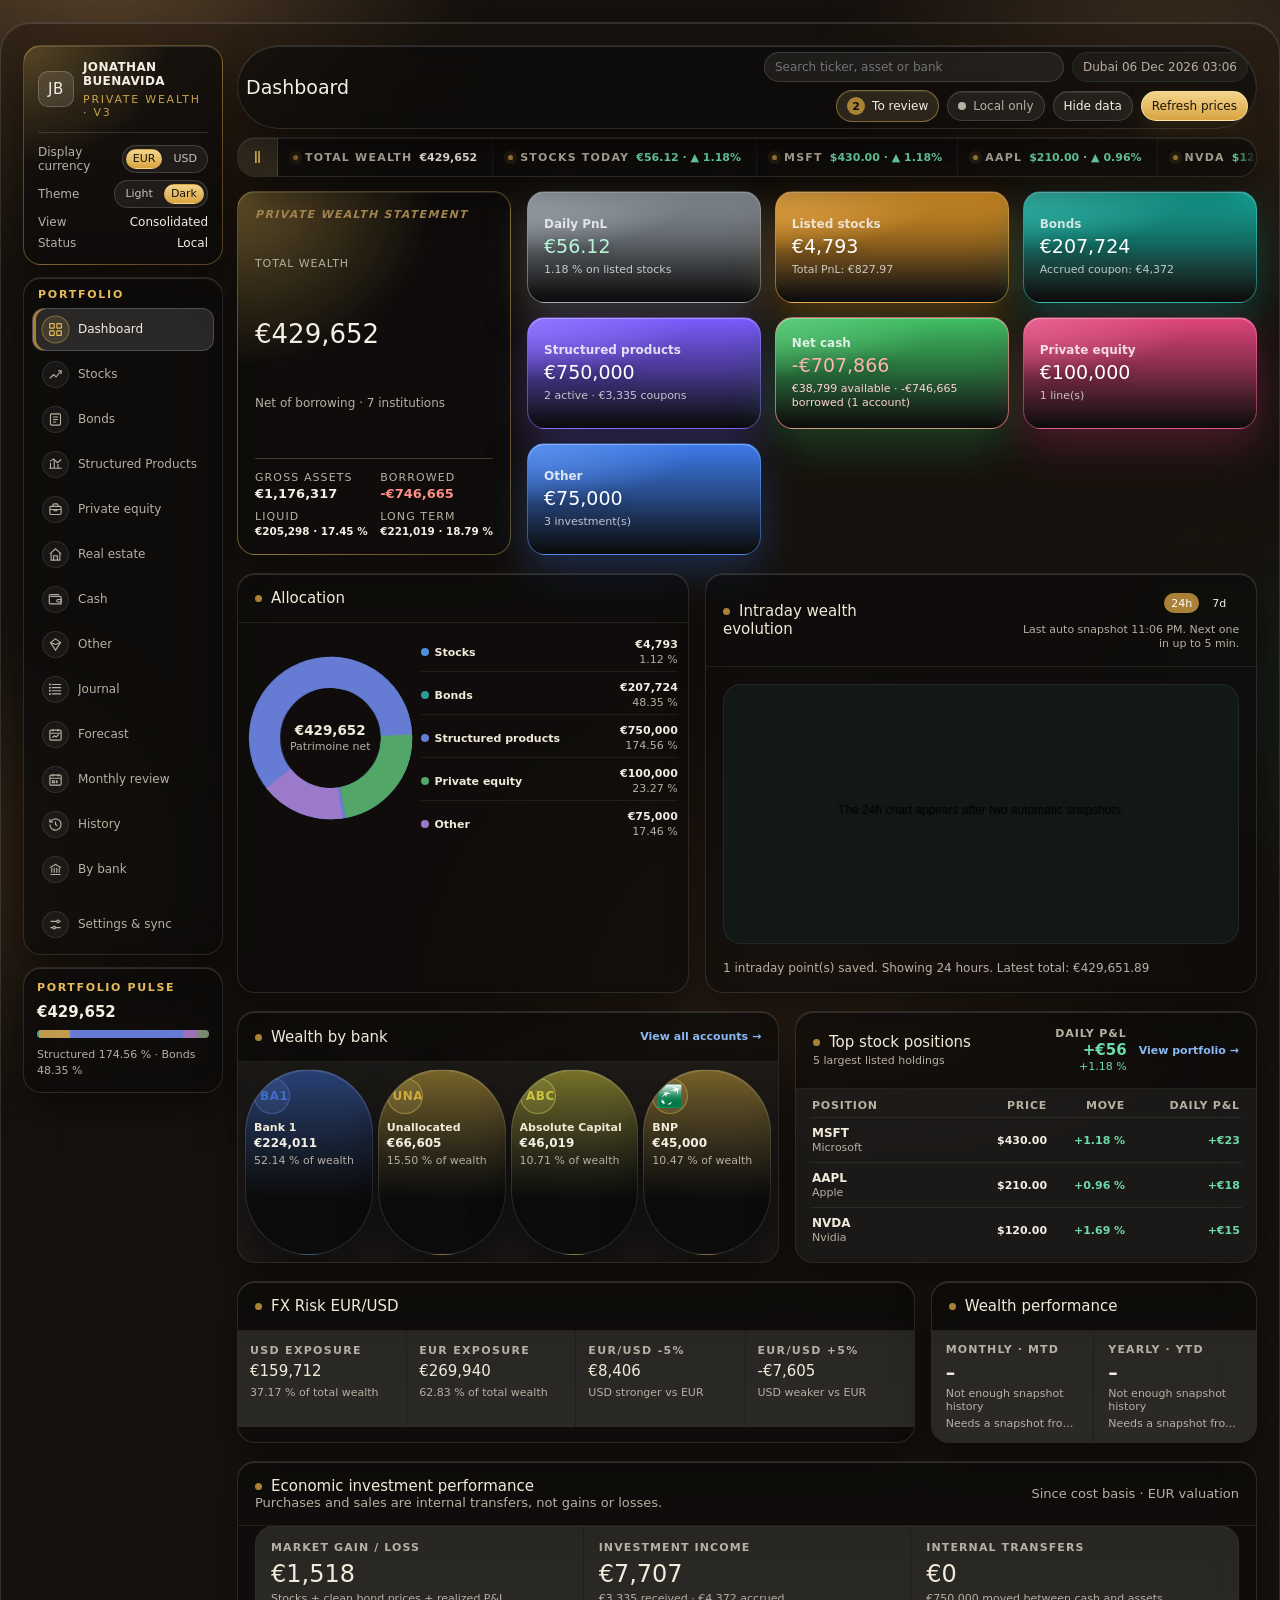
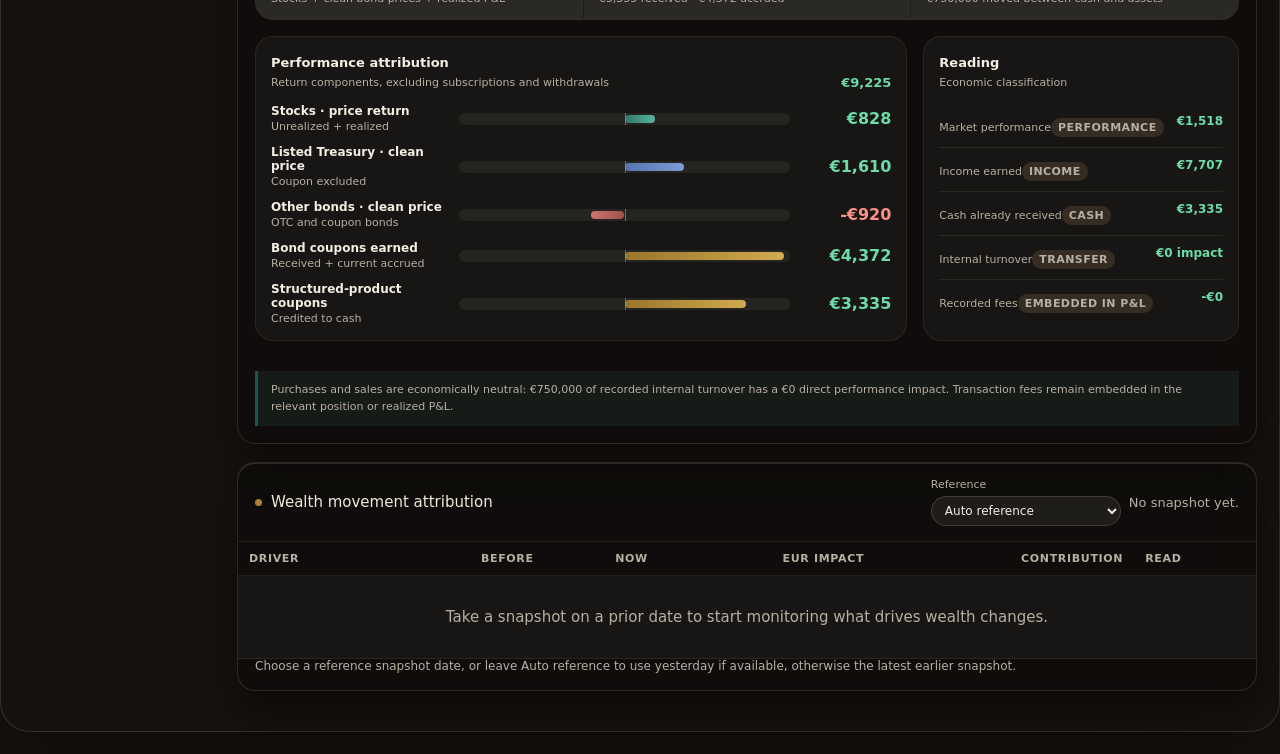
==== commit e58c17e6: "Glassy design: frosted window, vivid asset cards (v28)" ====
--- a/index.html
+++ b/index.html
@@ -13,6 +13,7 @@
   <link rel="manifest" href="manifest.json">
   <link rel="apple-touch-icon" href="icons/apple-touch-icon.png">
   <link rel="stylesheet" href="styles.css">
+  <link rel="stylesheet" href="glass.css">
 </head>
 <body>
   <main class="app">
--- a/glass.css
+++ b/glass.css
@@ -0,0 +1,304 @@
+/* Glass theme: a frosted app window over a warm, out-of-focus backdrop,
+   with vivid per-asset-class gradient cards fading to black.
+   Loaded after styles.css. Remove the <link> to glass.css in index.html to switch it off. */
+
+:root {
+  --radius: 18px;
+  --radius-sm: 10px;
+  --glass: light-dark(rgba(255, 250, 242, 0.42), rgba(22, 20, 18, 0.42));
+  --glass-strong: light-dark(rgba(255, 250, 242, 0.80), rgba(18, 16, 14, 0.80));
+  --glass-dark: light-dark(rgba(34, 30, 26, 0.78), rgba(10, 10, 10, 0.55));
+  --glass-soft: light-dark(rgba(255, 255, 255, 0.30), rgba(255, 255, 255, 0.06));
+  --glass-border: light-dark(rgba(255, 255, 255, 0.70), rgba(255, 255, 255, 0.12));
+  --glass-edge: inset 0 1px 0 light-dark(rgba(255, 255, 255, 0.9), rgba(255, 255, 255, 0.14));
+  --glass-shadow: 0 18px 40px light-dark(rgba(60, 40, 20, 0.16), rgba(0, 0, 0, 0.45));
+  --glass-blur: blur(22px) saturate(1.4);
+  --glass-blur-strong: blur(36px) saturate(1.5);
+
+  /* One colour per asset class */
+  --tint-stocks: #f0a12a;
+  --tint-bonds: #17b3a3;
+  --tint-structured: #7b5cff;
+  --tint-cash: #3fbf62;
+  --tint-private: #e0457b;
+  --tint-realestate: #e2543b;
+  --tint-other: #3d7bea;
+  --tint-pnl: #9aa3ad;
+}
+
+/* ---------- Warm, out-of-focus backdrop ---------- */
+body {
+  background: light-dark(#d9cbb6, #17120e);
+}
+
+body::before {
+  content: "";
+  position: fixed;
+  inset: -15vmax;
+  z-index: 0;
+  pointer-events: none;
+  mask-image: none;
+  background-size: auto;
+  background-image:
+    radial-gradient(40vmax 34vmax at 18% 12%, light-dark(rgba(255, 236, 205, 0.95), rgba(150, 112, 70, 0.55)), transparent 70%),
+    radial-gradient(36vmax 30vmax at 82% 20%, light-dark(rgba(196, 160, 118, 0.80), rgba(92, 70, 48, 0.60)), transparent 70%),
+    radial-gradient(44vmax 36vmax at 60% 92%, light-dark(rgba(150, 118, 84, 0.70), rgba(70, 52, 36, 0.65)), transparent 70%),
+    radial-gradient(30vmax 26vmax at 8% 82%, light-dark(rgba(228, 206, 172, 0.85), rgba(118, 88, 58, 0.45)), transparent 70%),
+    radial-gradient(26vmax 22vmax at 92% 70%, light-dark(rgba(120, 150, 140, 0.35), rgba(30, 80, 72, 0.35)), transparent 70%);
+  filter: blur(30px);
+}
+
+/* ---------- The frosted app window (tablet and desktop) ---------- */
+@media (min-width: 781px) {
+  .app {
+    margin: 22px auto;
+    padding: 22px;
+    max-width: 1580px;
+    border: 1px solid var(--glass-border);
+    border-radius: 30px;
+    background: var(--glass);
+    box-shadow: var(--glass-edge), 0 40px 120px rgba(0, 0, 0, 0.35);
+    -webkit-backdrop-filter: var(--glass-blur-strong);
+    backdrop-filter: var(--glass-blur-strong);
+  }
+}
+
+/* ---------- Dark glass surfaces ---------- */
+.stat,
+.panel,
+.bank-card,
+.structured-card,
+.dashboard-bank-card,
+.executive-cell,
+nav,
+.sidebar-pulse,
+.market-ticker {
+  border-color: var(--glass-border);
+  background: var(--glass-dark);
+  box-shadow: var(--glass-edge), var(--glass-shadow);
+  -webkit-backdrop-filter: var(--glass-blur);
+  backdrop-filter: var(--glass-blur);
+}
+
+/* Light theme keeps dark cards readable: text inside dark glass stays light */
+.stat, .panel, .bank-card, .structured-card, .dashboard-bank-card, .executive-cell,
+nav, .sidebar-pulse, .market-ticker {
+  color-scheme: dark;
+  --text: #f4efe4;
+  --ink: #f2ead9;
+  --muted: #b8b0a2;
+  --line: rgba(255, 255, 255, 0.12);
+  --line-soft: rgba(255, 255, 255, 0.07);
+  --panel: rgba(255, 255, 255, 0.04);
+  --panel-2: rgba(255, 255, 255, 0.06);
+  --bad-text: #ff8f88;
+  --good-text: #6ddba8;
+  --accent-text: #e7bb5a;
+  --link-text: #8ab8f2;
+  color: var(--text);
+}
+
+.stat, .panel, .bank-card, .structured-card, .dashboard-bank-card, .executive-cell {
+  transition: transform 220ms cubic-bezier(.2, .8, .2, 1), box-shadow 220ms ease, border-color 220ms ease;
+}
+@media (hover: hover) {
+  .stat:hover, .bank-card:hover, .dashboard-bank-card:hover, .structured-card:hover {
+    transform: translateY(-4px);
+    box-shadow: var(--glass-edge), 0 26px 50px rgba(0, 0, 0, 0.45);
+  }
+}
+.panel:hover { border-color: rgba(255, 255, 255, 0.2); }
+
+/* Inner layers clear so the glass shows through */
+.panel-head {
+  background: transparent;
+  border-bottom-color: rgba(255, 255, 255, 0.08);
+}
+.table-wrap, .status { background: transparent; }
+.status { border-top-color: rgba(255, 255, 255, 0.08); }
+th { background: transparent; }
+
+/* ---------- Vivid gradient cards, one colour per asset class ---------- */
+.hero .grid .kpi-card {
+  --tint: var(--tint-pnl);
+  min-height: 112px;
+  border-color: color-mix(in srgb, var(--tint) 45%, rgba(255, 255, 255, 0.15));
+  background:
+    radial-gradient(120% 90% at 0% 0%, color-mix(in srgb, var(--tint) 85%, #fff 15%) 0%, transparent 60%),
+    linear-gradient(180deg, var(--tint) 0%, color-mix(in srgb, var(--tint) 55%, #0b0b0b) 48%, #0b0b0b 100%);
+  box-shadow: inset 0 1px 0 rgba(255, 255, 255, 0.35), 0 16px 40px color-mix(in srgb, var(--tint) 30%, rgba(0, 0, 0, 0.4));
+}
+.hero .grid .kpi-card.asset-stocks { --tint: var(--tint-stocks); }
+.hero .grid .kpi-card.asset-bonds { --tint: var(--tint-bonds); }
+.hero .grid .kpi-card.asset-structured { --tint: var(--tint-structured); }
+.hero .grid .kpi-card.asset-cash { --tint: var(--tint-cash); }
+.hero .grid .kpi-card.asset-private { --tint: var(--tint-private); }
+.hero .grid .kpi-card.asset-realestate { --tint: var(--tint-realestate); }
+.hero .grid .kpi-card.asset-other { --tint: var(--tint-other); }
+.hero .grid .kpi-card.has-debt { border-color: rgba(255, 143, 136, 0.7); }
+
+.hero .grid .kpi-card .kpi-card-copy > span { color: rgba(255, 255, 255, 0.82); font-weight: 600; }
+.hero .grid .kpi-card .kpi-card-copy > strong { color: #fff; text-shadow: 0 1px 12px rgba(0, 0, 0, 0.25); }
+.hero .grid .kpi-card .kpi-card-copy > small { color: rgba(255, 255, 255, 0.72); }
+.hero .grid .kpi-card .kpi-card-copy > strong.negative { color: #ffb3ad; }
+.hero .grid .kpi-card .kpi-card-copy > strong.positive { color: #b8f5d6; }
+.hero .grid .kpi-card.has-debt small { color: #ffd2ce; }
+
+/* Profile card in the sidebar: dark glass with a gold wash */
+.brand {
+  color-scheme: dark;
+  --text: #f4efe4;
+  --muted: #b8b0a2;
+  color: #f4efe4;
+  border-color: rgba(231, 187, 90, 0.35);
+  background:
+    radial-gradient(120% 90% at 0% 0%, rgba(231, 187, 90, 0.30), transparent 60%),
+    var(--glass-dark);
+  box-shadow: var(--glass-edge), var(--glass-shadow);
+  -webkit-backdrop-filter: var(--glass-blur);
+  backdrop-filter: var(--glass-blur);
+}
+.brand .brand-card { border-top-color: rgba(255, 255, 255, 0.12); }
+.brand .brand-row, .brand .eyebrow, .brand .muted { color: rgba(244, 239, 228, 0.72); }
+.brand .brand-row strong { color: #f4efe4; }
+.brand .brand-role { color: rgba(231, 187, 90, 0.85); }
+.brand .currency-toggle { border-color: rgba(255, 255, 255, 0.16); background: rgba(255, 255, 255, 0.06); }
+.brand .currency-toggle button { color: rgba(244, 239, 228, 0.8); background: transparent; border-color: transparent; }
+.brand .currency-toggle button.active { color: #1b1408; background: linear-gradient(180deg, #f3d48c, #d9a441); }
+.brand .brand-monogram { background: rgba(255, 255, 255, 0.1); color: #f4efe4; border-color: rgba(255, 255, 255, 0.2); }
+
+/* Hero total: dark glass with a warm gold wash */
+.hero-stat {
+  background:
+    radial-gradient(120% 80% at 0% 0%, rgba(231, 187, 90, 0.38), transparent 60%),
+    var(--glass-dark);
+  border-color: rgba(231, 187, 90, 0.4);
+}
+
+/* Bank cards pick up their own bank colour */
+.dashboard-bank-card {
+  background:
+    linear-gradient(180deg, color-mix(in srgb, var(--bank-color, #888) 55%, transparent) 0%, rgba(11, 11, 11, 0.75) 70%),
+    var(--glass-dark);
+}
+
+/* ---------- Header, buttons, inputs ---------- */
+header {
+  color-scheme: dark;
+  --text: #f4efe4;
+  --muted: #b8b0a2;
+  --line: rgba(255, 255, 255, 0.12);
+  --panel: rgba(255, 255, 255, 0.05);
+  --panel-2: rgba(255, 255, 255, 0.07);
+  color: var(--text);
+  border-color: var(--glass-border);
+  border-radius: 999px;
+  background: var(--glass-dark);
+  box-shadow: var(--glass-edge), var(--glass-shadow);
+  -webkit-backdrop-filter: var(--glass-blur-strong);
+  backdrop-filter: var(--glass-blur-strong);
+}
+
+button {
+  border-radius: 999px;
+  border-color: rgba(255, 255, 255, 0.14);
+  background: rgba(255, 255, 255, 0.07);
+  box-shadow: inset 0 1px 0 rgba(255, 255, 255, 0.1);
+  color: var(--text);
+}
+button:hover {
+  border-color: rgba(255, 255, 255, 0.3);
+  background: rgba(255, 255, 255, 0.14);
+}
+button.primary {
+  color: #1b1408;
+  background: linear-gradient(180deg, #f3d48c, #d9a441);
+  border-color: rgba(255, 232, 180, 0.8);
+}
+button.nav { border-radius: 12px; background: transparent; box-shadow: none; }
+button.nav.active {
+  background: rgba(255, 255, 255, 0.12);
+  border-color: rgba(255, 255, 255, 0.18);
+}
+
+input:not([type="checkbox"]):not([type="radio"]),
+select,
+textarea {
+  border-radius: 999px;
+  background-color: rgba(255, 255, 255, 0.07);
+  border-color: rgba(255, 255, 255, 0.14);
+}
+textarea { border-radius: 14px; }
+
+/* ---------- Overlays ---------- */
+.kpi-dialog,
+.actions-panel,
+.structured-toast {
+  color-scheme: dark;
+  --text: #f4efe4;
+  --muted: #b8b0a2;
+  --line: rgba(255, 255, 255, 0.12);
+  --panel: rgba(255, 255, 255, 0.04);
+  --panel-2: rgba(255, 255, 255, 0.07);
+  color: var(--text);
+  background: rgba(16, 14, 12, 0.84);
+  border-color: var(--glass-border);
+  box-shadow: var(--glass-edge), 0 30px 90px rgba(0, 0, 0, 0.5);
+  -webkit-backdrop-filter: var(--glass-blur-strong);
+  backdrop-filter: var(--glass-blur-strong);
+}
+.kpi-modal {
+  -webkit-backdrop-filter: blur(8px);
+  backdrop-filter: blur(8px);
+}
+
+/* ---------- Phone ---------- */
+@media (max-width: 780px) {
+  body .app header {
+    border-radius: 22px;
+    -webkit-backdrop-filter: none;
+    backdrop-filter: none;
+    background: rgba(14, 12, 10, 0.72);
+  }
+  .mobile-tabbar {
+    color-scheme: dark;
+    --text: #f4efe4;
+    --muted: #b8b0a2;
+    left: 10px;
+    right: 10px;
+    bottom: calc(8px + env(safe-area-inset-bottom));
+    padding: 4px 6px;
+    border: 1px solid var(--glass-border);
+    border-radius: 24px;
+    background: rgba(14, 12, 10, 0.62);
+    -webkit-backdrop-filter: var(--glass-blur-strong);
+    backdrop-filter: var(--glass-blur-strong);
+  }
+  body { padding-bottom: calc(84px + env(safe-area-inset-bottom)); }
+  #appSidebar {
+    background: rgba(14, 12, 10, 0.72);
+    border-right-color: var(--glass-border);
+    -webkit-backdrop-filter: var(--glass-blur-strong);
+    backdrop-filter: var(--glass-blur-strong);
+  }
+  .hero .grid { grid-template-columns: repeat(2, minmax(0, 1fr)); gap: 8px; }
+  .hero .grid .kpi-card { min-height: 92px; padding: 12px; }
+  .hero .grid .kpi-card .kpi-card-copy > strong { font-size: var(--fs-lg); overflow-wrap: anywhere; }
+}
+
+/* Respect "Reduce transparency" (iOS / macOS) and browsers without backdrop-filter */
+@media (prefers-reduced-transparency: reduce) {
+  :root { --glass: #1d1a17; --glass-dark: #14120f; --glass-strong: #14120f; }
+  .app, .stat, .panel, .bank-card, .structured-card, .dashboard-bank-card, .executive-cell,
+  nav, .sidebar-pulse, .market-ticker, header, .kpi-dialog, .actions-panel, .structured-toast,
+  .mobile-tabbar, #appSidebar {
+    -webkit-backdrop-filter: none;
+    backdrop-filter: none;
+  }
+}
+@supports not ((backdrop-filter: blur(1px)) or (-webkit-backdrop-filter: blur(1px))) {
+  :root { --glass: #1d1a17; --glass-dark: #14120f; }
+}
+@media (prefers-reduced-motion: reduce) {
+  .stat:hover, .bank-card:hover, .dashboard-bank-card:hover, .structured-card:hover { transform: none; }
+}
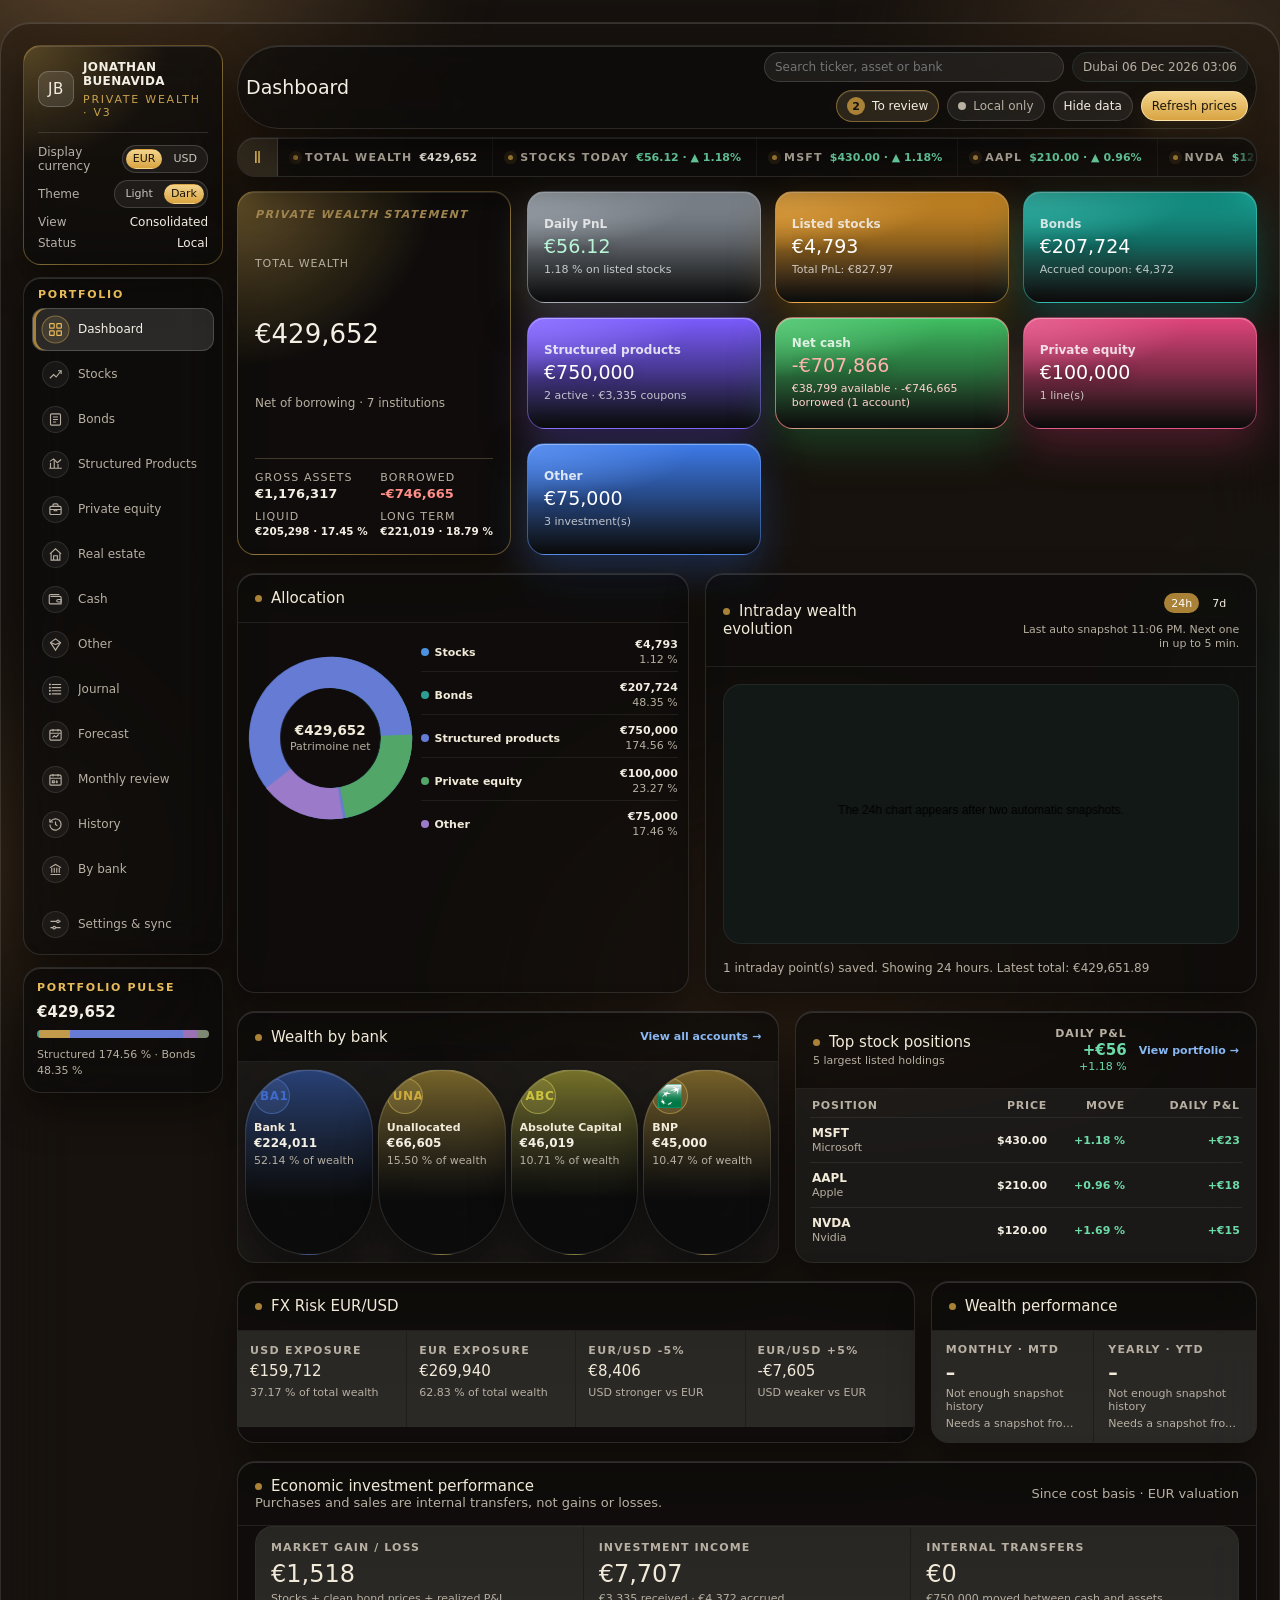
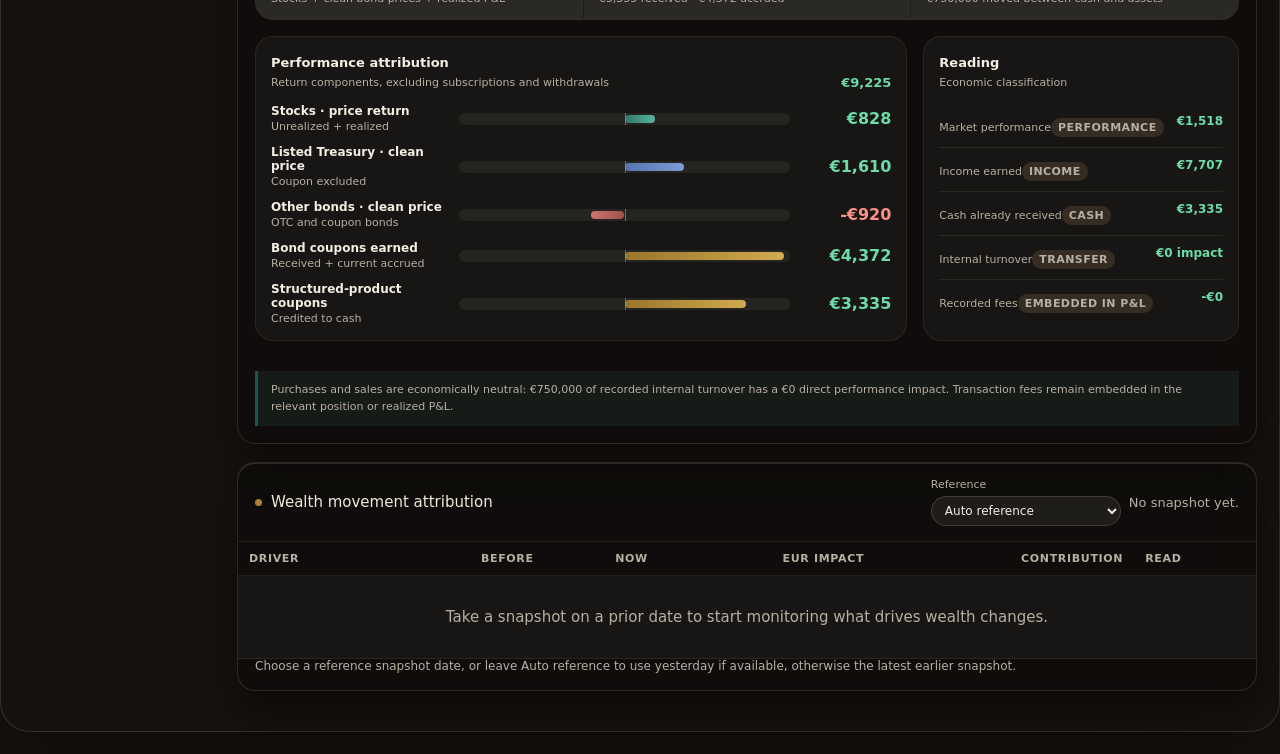
==== commit 114a6c9e: "Large row editor for table lines (v30)" ====
--- a/index.html
+++ b/index.html
@@ -923,6 +923,24 @@
     <p id="structuredToastText"></p>
     <div class="structured-toast-actions"><button id="structuredToastDismiss" type="button">Dismiss</button><button id="structuredToastOpen" class="primary" type="button">Open</button></div>
   </aside>
+
+  <div id="rowEditModal" class="kpi-modal row-edit-modal" role="dialog" aria-modal="true" aria-labelledby="rowEditTitle">
+    <div class="kpi-backdrop" data-close-row-edit></div>
+    <section class="kpi-dialog row-edit-dialog">
+      <div class="kpi-dialog-head">
+        <div class="kpi-dialog-title">
+          <p class="eyebrow" id="rowEditEyebrow">Edit line</p>
+          <h2 id="rowEditTitle">Line</h2>
+          <p class="subtitle">Changes are saved as soon as you leave a field.</p>
+        </div>
+        <button id="rowEditClose" class="mini" type="button">Done</button>
+      </div>
+      <div class="kpi-dialog-body">
+        <div id="rowEditFields" class="row-edit-fields"></div>
+        <div id="rowEditReadonly" class="row-edit-readonly"></div>
+      </div>
+    </section>
+  </div>
 
   <div id="kpiModal" class="kpi-modal" role="dialog" aria-modal="true" aria-labelledby="kpiModalTitle" aria-describedby="kpiModalSubtitle">
     <div class="kpi-backdrop" data-close-kpi></div>
--- a/styles.css
+++ b/styles.css
@@ -1548,6 +1548,7 @@
 .kpi-backdrop {
   position: absolute;
   inset: 0;
+  cursor: pointer; /* iOS only fires click on elements marked clickable */
   background: rgba(9, 12, 11, 0.56);
   backdrop-filter: blur(8px);
 }
@@ -3528,8 +3529,24 @@
 
 @media (max-width: 520px) {
   .app { padding: 12px; }
-  .kpi-modal { padding: 10px; }
-  .kpi-dialog { width: calc(100vw - 20px); max-height: calc(100vh - 20px); }
+  /* Phone: dialogs open as a bottom sheet, below the notch, with a tappable strip on top */
+  .kpi-modal {
+    align-items: flex-end;
+    padding: calc(env(safe-area-inset-top) + 56px) 8px calc(env(safe-area-inset-bottom) + 8px);
+  }
+  .kpi-dialog {
+    width: 100%;
+    max-height: calc(100vh - env(safe-area-inset-top) - env(safe-area-inset-bottom) - 64px);
+    max-height: calc(100dvh - env(safe-area-inset-top) - env(safe-area-inset-bottom) - 64px);
+    border-radius: 22px;
+  }
+  .kpi-dialog-head { padding: 14px 14px 12px 18px; }
+  .kpi-dialog-head > button,
+  .kpi-dialog-head button.mini {
+    min-width: 72px;
+    min-height: 44px;
+    font-size: var(--fs-md);
+  }
   nav { grid-template-columns: 1fr; }
   h1 { font-size: var(--fs-2xl); }
   .stat strong { font-size: var(--fs-xl); }
@@ -3549,3 +3566,56 @@
   .monthly-preview { grid-template-columns: 1fr; }
   .monthly-waterfall { grid-template-columns: repeat(2, minmax(110px, 1fr)); }
 }
+
+/* ---------- Large row editor ---------- */
+.row-edit-host { white-space: nowrap; }
+.row-edit-host > input, .row-edit-host > select { vertical-align: middle; }
+.row-edit-btn {
+  display: inline-grid;
+  place-items: center;
+  width: 30px;
+  height: 30px;
+  min-height: 30px;
+  margin-right: 6px;
+  padding: 0;
+  vertical-align: middle;
+  border-radius: 999px;
+  color: var(--accent-text);
+}
+.row-edit-btn svg { width: 15px; height: 15px; }
+tr.row-editing > td { background: color-mix(in srgb, var(--accent) 14%, transparent); }
+
+.row-edit-dialog { width: min(760px, calc(100vw - 32px)); }
+.row-edit-fields {
+  display: grid;
+  grid-template-columns: repeat(auto-fill, minmax(200px, 1fr));
+  gap: 14px 16px;
+}
+.row-edit-field { display: grid; gap: 6px; }
+.row-edit-field > span {
+  color: var(--muted);
+  font-size: var(--fs-sm);
+  font-weight: 600;
+  letter-spacing: 0.04em;
+  text-transform: uppercase;
+}
+.row-edit-field input,
+.row-edit-field select,
+.row-edit-field textarea {
+  width: 100%;
+  min-width: 0;
+  min-height: 46px;
+  padding: 10px 14px;
+  font-size: var(--fs-lg);
+}
+.row-edit-readonly {
+  display: grid;
+  grid-template-columns: repeat(auto-fill, minmax(160px, 1fr));
+  gap: 10px;
+  padding-top: 14px;
+  border-top: 1px solid var(--line);
+}
+.row-edit-readonly[hidden] { display: none; }
+@media (max-width: 520px) {
+  .row-edit-fields { grid-template-columns: 1fr; }
+}
